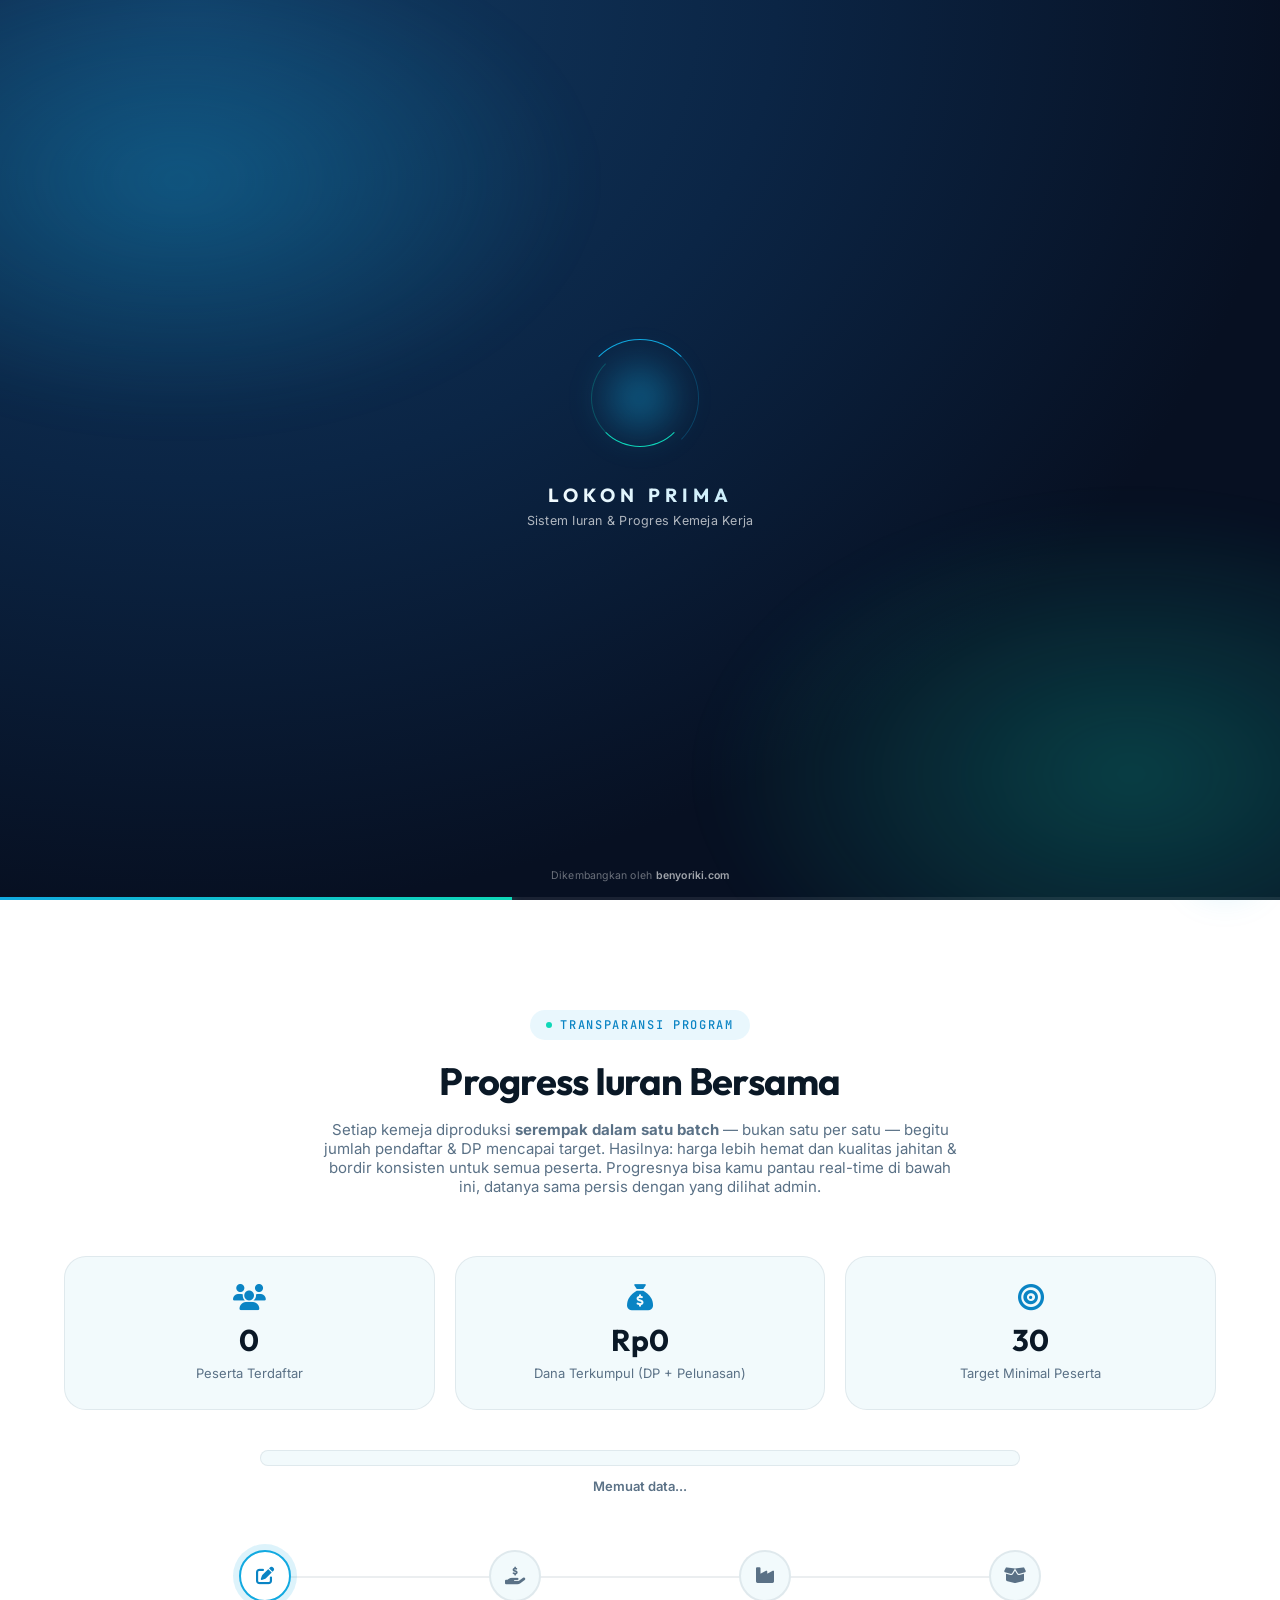
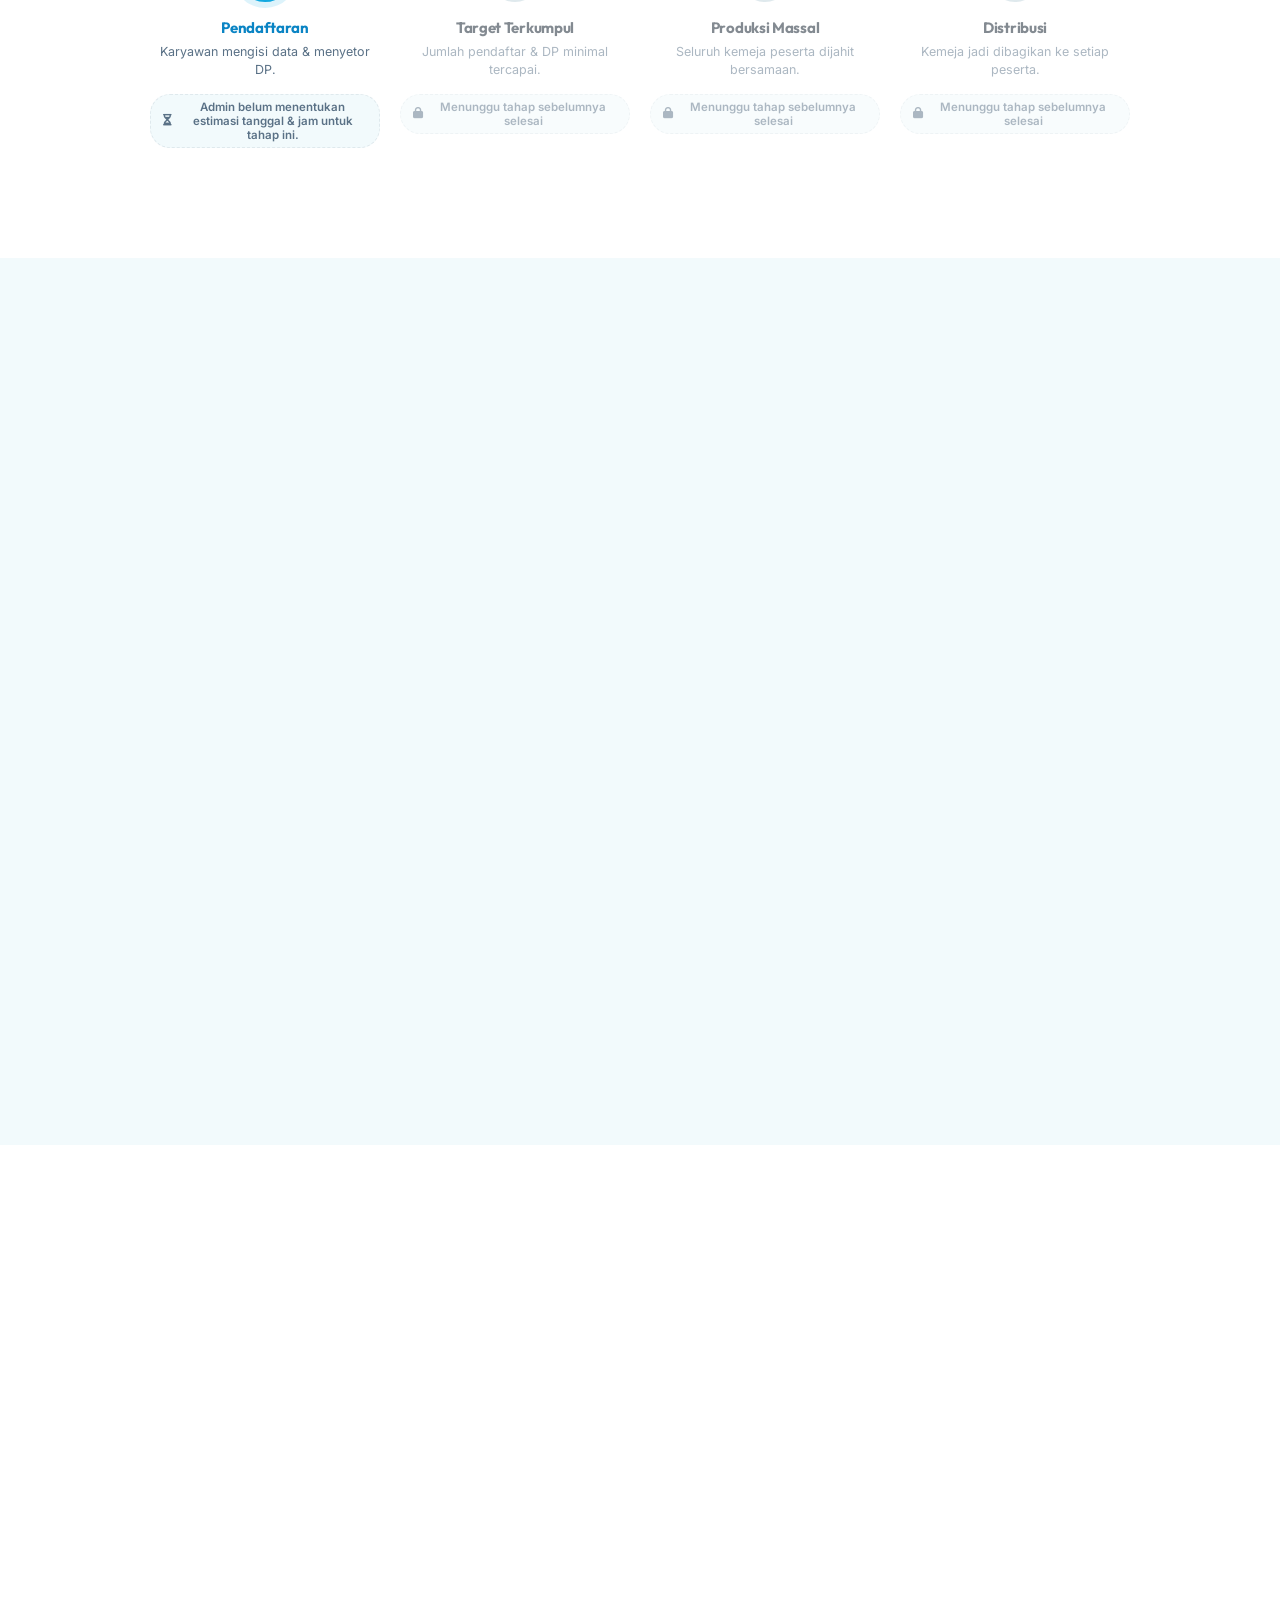
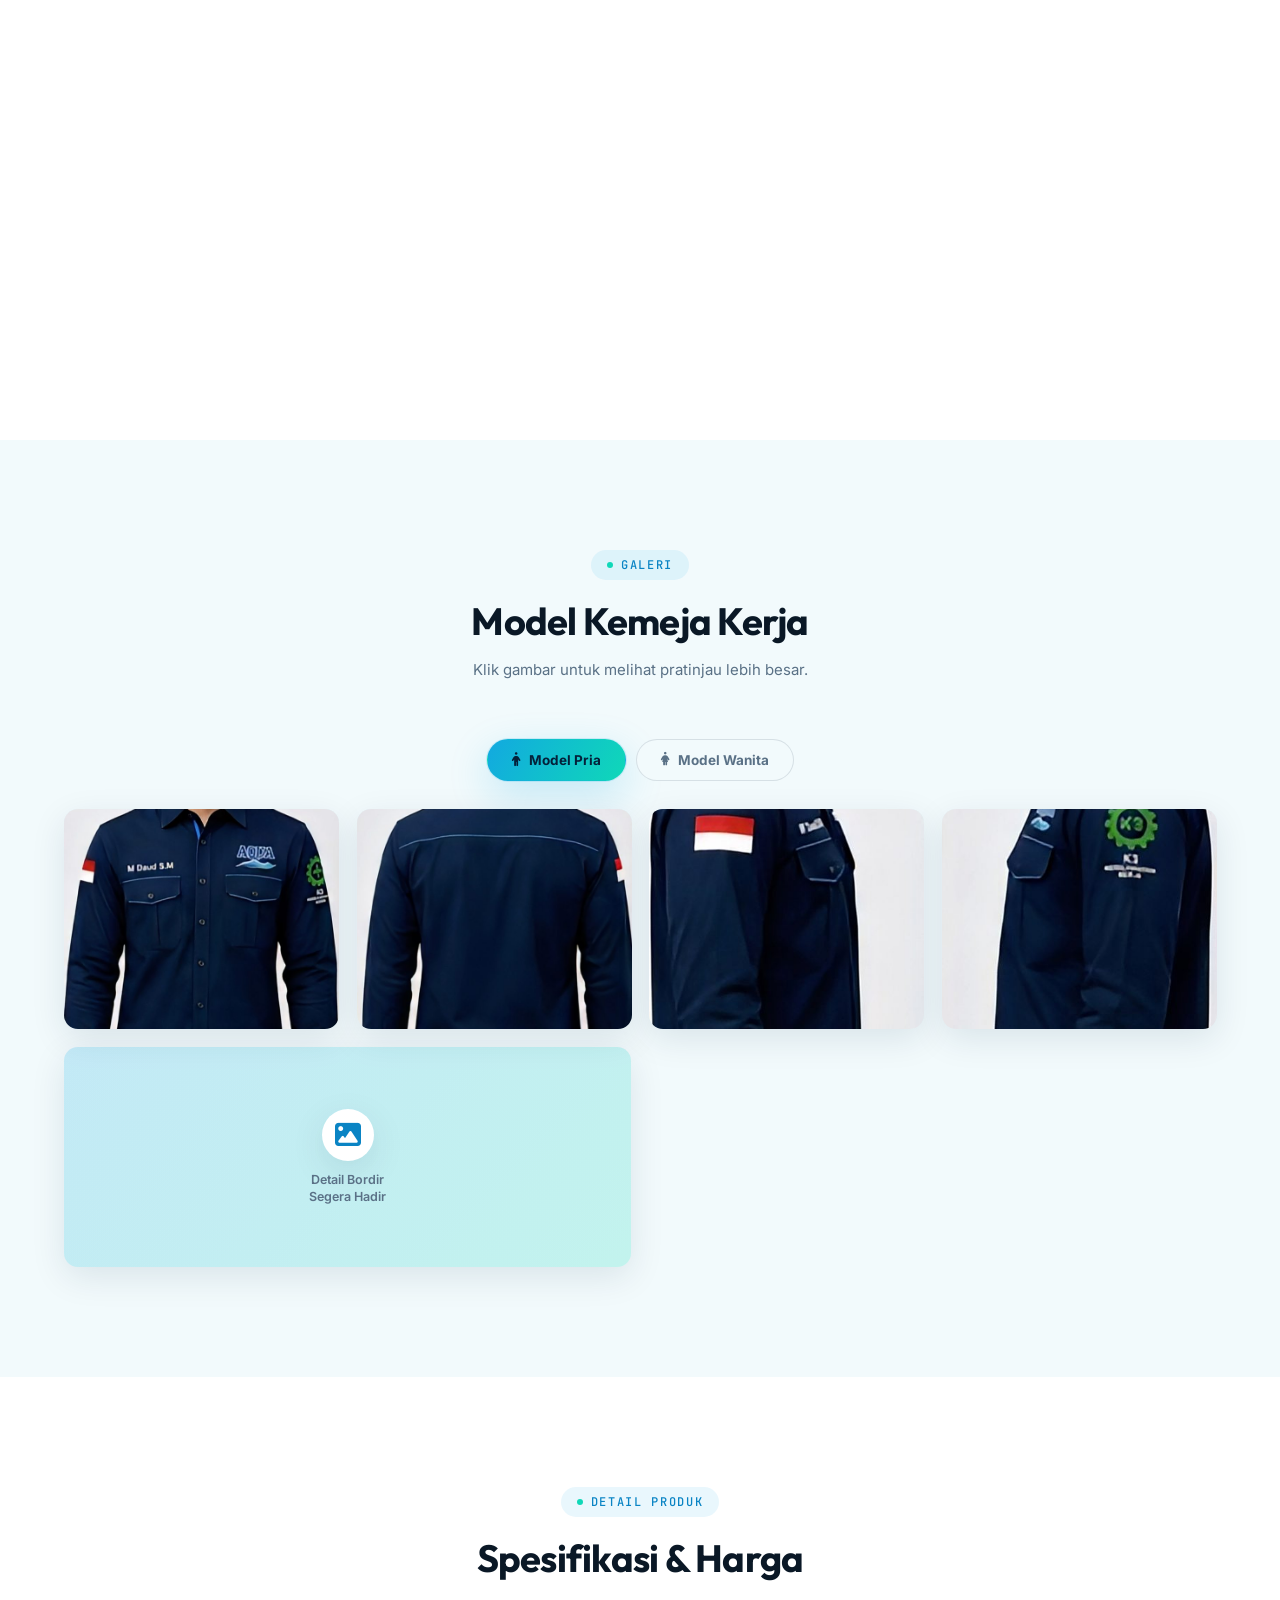
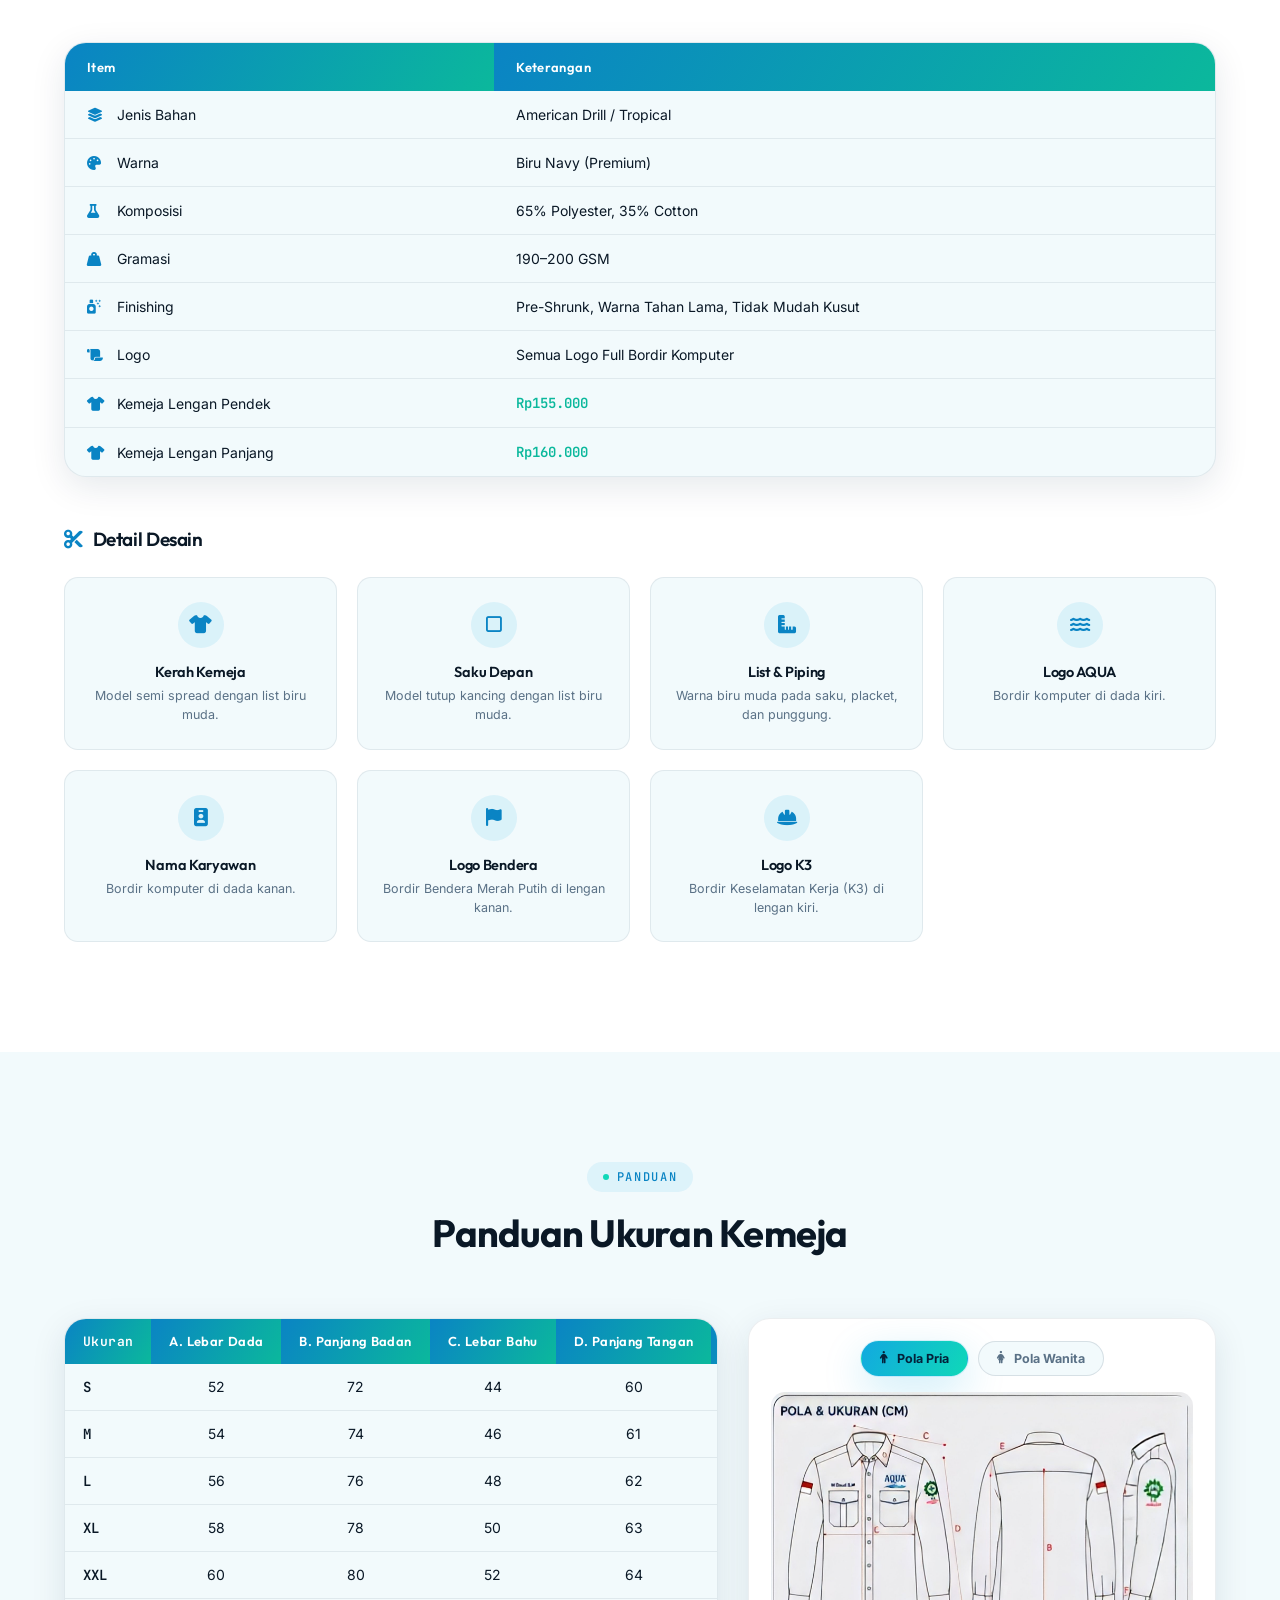
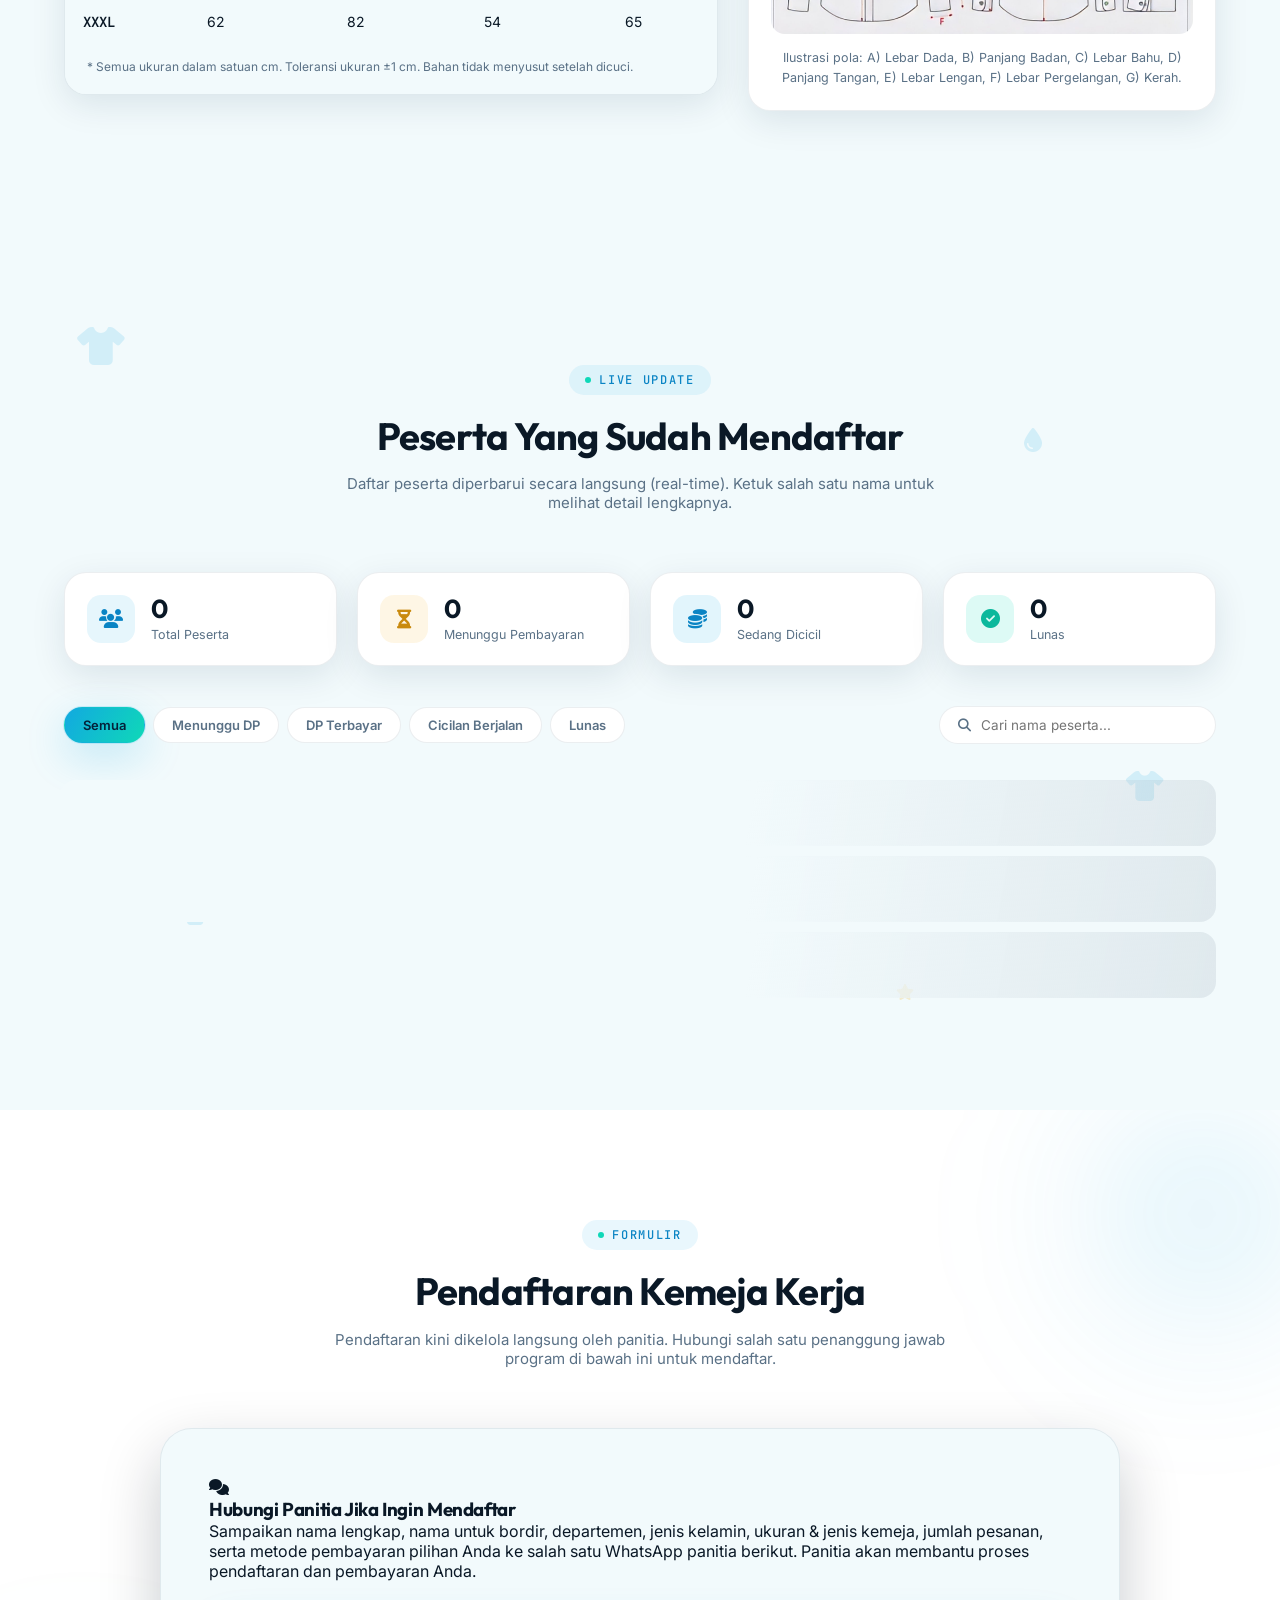
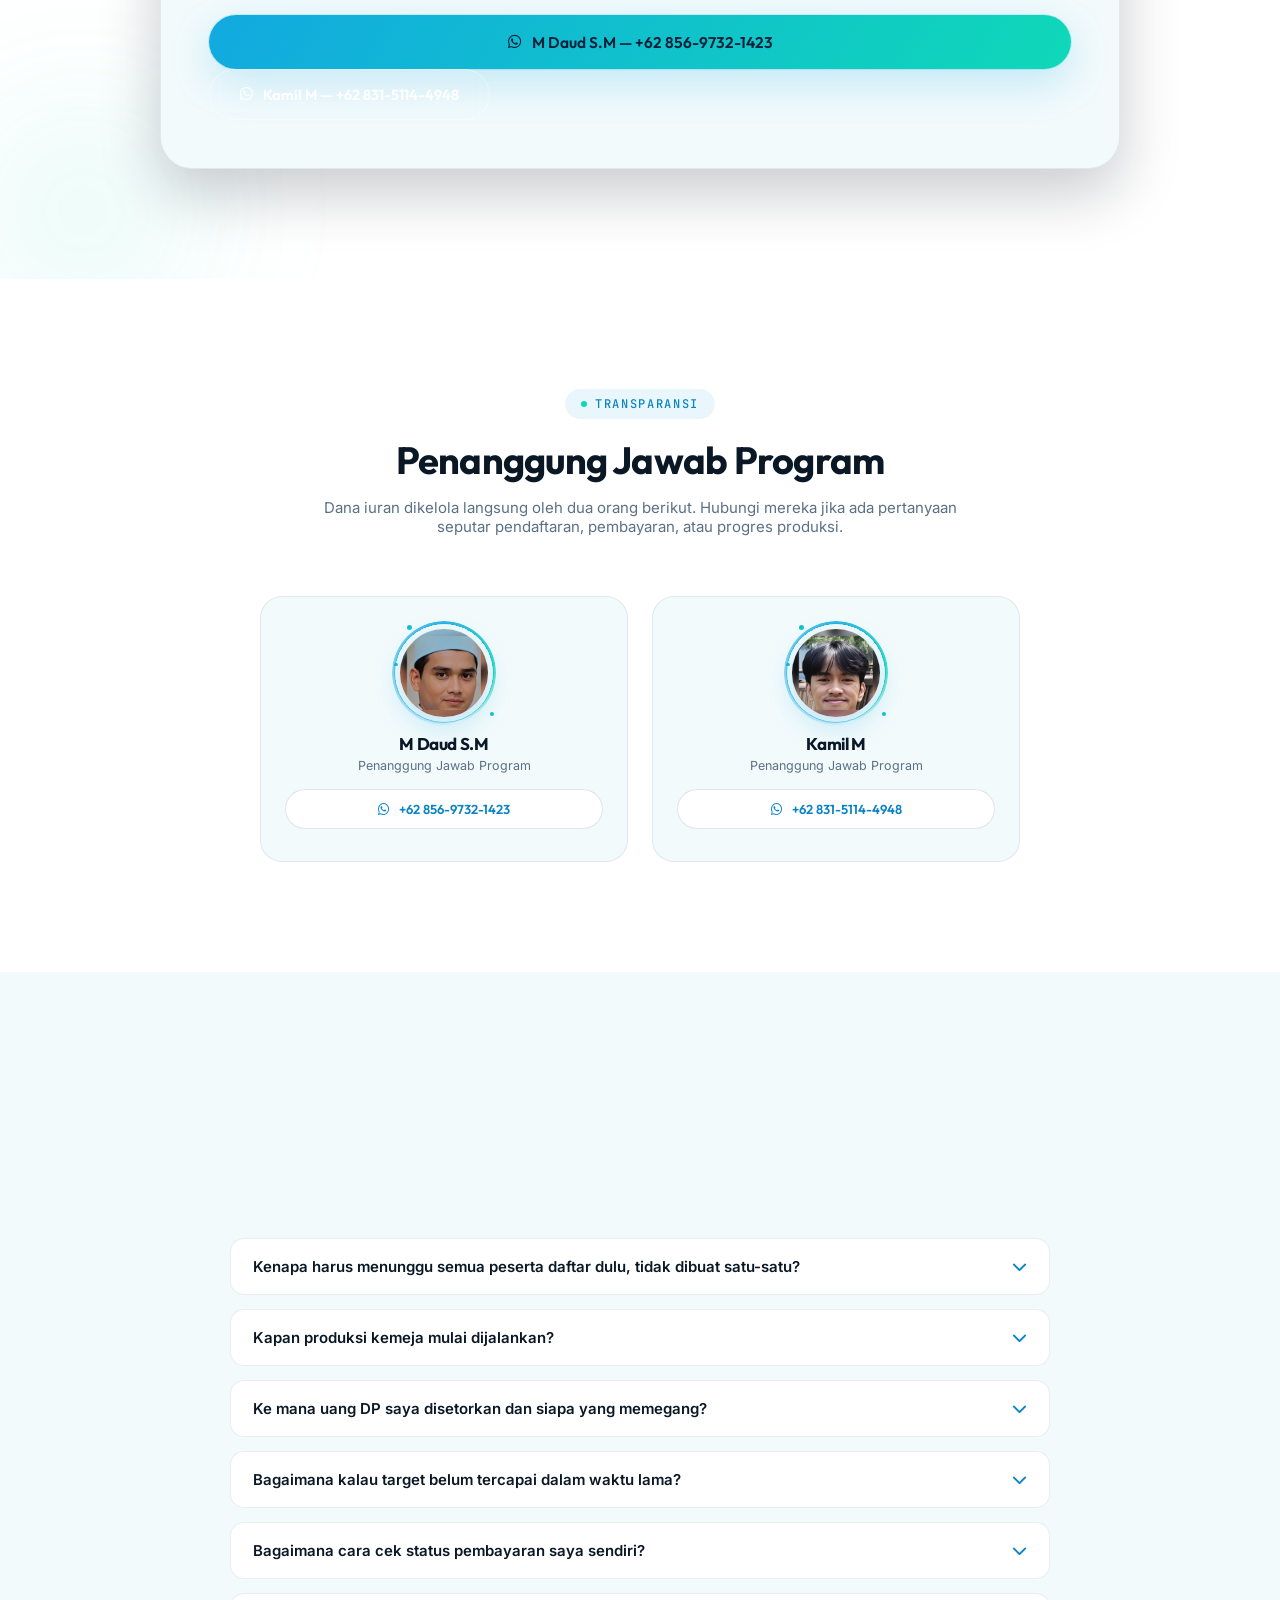
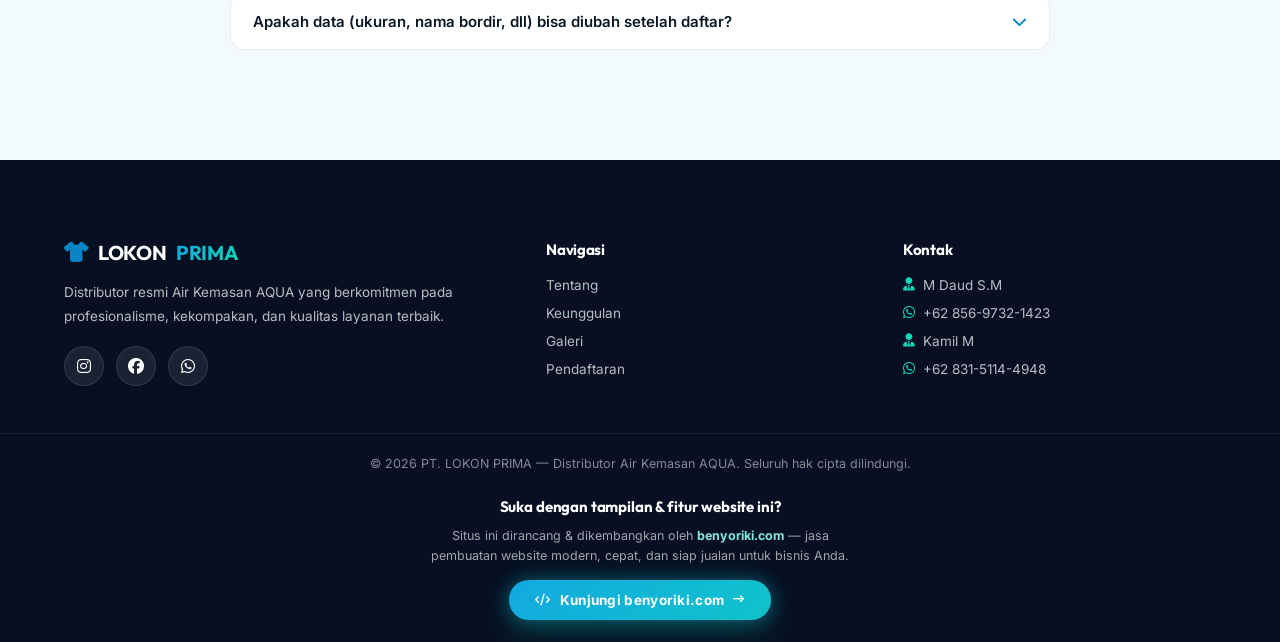
==== index.html @ e1e2b891 "Add files via upload" ====
<!DOCTYPE html>
<html lang="id">
<head>
<meta charset="UTF-8">
<meta name="viewport" content="width=device-width, initial-scale=1.0">

<!-- ===== SEO META ===== -->
<title>Pendaftaran Kemeja Kerja | PT. LOKON PRIMA - Distributor AQUA</title>
<meta name="description" content="Formulir pendaftaran pembuatan kemeja kerja resmi PT. LOKON PRIMA, Distributor Air Kemasan AQUA. Bahan Tropical premium, logo bordir, dan proses cepat.">
<meta name="keywords" content="kemeja kerja, seragam PT LOKON PRIMA, distributor AQUA, pendaftaran seragam">
<meta name="author" content="PT. LOKON PRIMA">

  
<!-- Primary Meta -->
<meta name="title" content="Pendaftaran Kemeja Kerja PT. LOKON PRIMA 2026 | Seragam Resmi Karyawan">
<meta name="description" content="Website resmi pendaftaran pembuatan kemeja kerja PT. LOKON PRIMA Distributor Air Minum AQUA. Lihat desain terbaru, pilihan ukuran, jenis bahan premium, panduan pemesanan, dan daftarkan diri Anda dengan mudah secara online.">

<!-- Open Graph / WhatsApp / Facebook -->
<meta property="og:type" content="website">
<meta property="og:url" content="https://benyoriki.github.io/Kemeja/">
<meta property="og:title" content="👔 Pendaftaran Kemeja Kerja PT. LOKON PRIMA 2026">
<meta property="og:description" content="Daftarkan pembuatan seragam kerja resmi dengan proses cepat, desain modern, bahan berkualitas, dan ukuran yang sesuai untuk seluruh karyawan.">
<meta property="og:image" content="https://benyoriki.github.io/Kemeja/preview.jpeg">
<meta property="og:image:width" content="1200">
<meta property="og:image:height" content="630">

<!-- Twitter / X -->
<meta name="twitter:card" content="summary_large_image">
<meta name="twitter:title" content="👔 Kemeja Kerja PT. LOKON PRIMA 2026">
<meta name="twitter:description" content="Website resmi pendaftaran seragam kerja PT. LOKON PRIMA. Pilih ukuran, lihat desain terbaru, dan lakukan pendaftaran secara online dengan mudah.">
<meta name="twitter:image" content="https://benyoriki.github.io/Kemeja/preview.jpeg">

<!-- SEO -->
<meta name="keywords" content="kemeja kerja, seragam kerja, PT Lokon Prima, distributor AQUA, pendaftaran kemeja, seragam karyawan, ukuran kemeja, bahan kemeja, seragam perusahaan, kemeja kerja 2026">
<meta name="author" content="PT. LOKON PRIMA">
<meta name="theme-color" content="#0F4C81">
<meta name="robots" content="index, follow">

<!-- Icons — favicon.png sekarang 64x64 (dulu 1024x1024, 1.8MB!) dan
     apple-touch-icon.png 180x180 sesuai standar Apple, jadi jauh lebih
     ringan. Baris "assets/favicon.png" lama dihapus karena foldernya
     tidak pernah ada (selalu gagal dimuat / 404 tiap kunjungan). -->
<link rel="icon" href="favicon.png?v=2" type="image/png">
<link rel="apple-touch-icon" href="apple-touch-icon.png?v=2">

<!-- Preconnect lebih awal ke domain lain yang pasti dipakai (Firebase
     realtime data & Font Awesome CDN) supaya koneksinya sudah "siap"
     sebelum benar-benar dibutuhkan skrip, mempercepat data pertama tampil. -->
<link rel="preconnect" href="https://cdnjs.cloudflare.com" crossorigin>
<link rel="preconnect" href="https://firestore.googleapis.com">
<link rel="dns-prefetch" href="https://firebasestorage.googleapis.com">

<!-- Google Fonts: Outfit (display) + Inter (body) + JetBrains Mono (data) -->
<link rel="preconnect" href="https://fonts.googleapis.com">
<link rel="preconnect" href="https://fonts.gstatic.com" crossorigin>
<link href="https://fonts.googleapis.com/css2?family=Outfit:wght@400;500;600;700;800&family=Inter:wght@400;500;600;700&family=JetBrains+Mono:wght@500;600;700&display=swap" rel="stylesheet">

<!-- Font Awesome (dimuat non-blocking supaya tidak menunda render pertama halaman) -->
<link rel="preload" href="https://cdnjs.cloudflare.com/ajax/libs/font-awesome/6.5.1/css/all.min.css" as="style" onload="this.onload=null;this.rel='stylesheet'">
<noscript><link rel="stylesheet" href="https://cdnjs.cloudflare.com/ajax/libs/font-awesome/6.5.1/css/all.min.css"></noscript>

<!-- Stylesheet: style.min.css = fungsi sistem/layout (minified), particles.min.css = efek visual/partikel (minified) -->
<link rel="stylesheet" href="style.min.css?v=24">
<link rel="stylesheet" href="particles.min.css?v=7">
</head>
<body>

<!-- ===================================================== -->
<!-- LOADING SCREEN -->
<!-- ===================================================== -->
<div id="loading-screen">
  <div class="loader-aurora" aria-hidden="true"></div>

  <div class="loader-particles" aria-hidden="true">
    <span class="drop" style="--x:10%; --s:.7;  --t:5.6s; --d:0s"></span>
    <span class="drop" style="--x:24%; --s:1.1; --t:6.8s; --d:.6s"></span>
    <span class="drop" style="--x:38%; --s:.6;  --t:5s;   --d:1.6s"></span>
    <span class="drop" style="--x:52%; --s:.9;  --t:6.2s; --d:.3s"></span>
    <span class="drop" style="--x:66%; --s:.65; --t:5.4s; --d:2.1s"></span>
    <span class="drop" style="--x:80%; --s:1;   --t:6.6s; --d:1s"></span>
    <span class="drop" style="--x:92%; --s:.6;  --t:5.2s; --d:1.9s"></span>
  </div>

  <div class="loader-content">
    <div class="loader-mark">
      <div class="loader-ring loader-ring-a"></div>
      <div class="loader-ring loader-ring-b"></div>
      <div class="loader-glow"></div>
      <svg class="loader-shirt" viewBox="0 0 120 120" fill="none" xmlns="http://www.w3.org/2000/svg" aria-hidden="true">
        <path class="shirt-path" d="M42 12 L60 24 L78 12 L98 32 L86 44 L86 106 L34 106 L34 44 L22 32 Z" stroke="url(#loaderGrad)" stroke-width="4.5" stroke-linejoin="round" stroke-linecap="round"/>
        <defs>
          <linearGradient id="loaderGrad" x1="0" y1="0" x2="120" y2="120" gradientUnits="userSpaceOnUse">
            <stop offset="0" stop-color="#12A9E0"/>
            <stop offset="1" stop-color="#0FD8B8"/>
          </linearGradient>
        </defs>
      </svg>
    </div>

    <p class="loader-word">LOKON PRIMA</p>
    <p class="loader-tagline">Sistem Iuran &amp; Progres Kemeja Kerja</p>

    <div class="loader-status" aria-hidden="true">
      <span style="--sd:0s">Menghubungkan ke server...</span>
      <span style="--sd:2s">Menyinkronkan data peserta real-time...</span>
      <span style="--sd:4s">Menyiapkan progress &amp; dashboard...</span>
      <span style="--sd:6s">Hampir siap, mohon tunggu...</span>
    </div>
  </div>

  <div class="loader-progress" aria-hidden="true"><span></span></div>
  <span class="loader-credit">Dikembangkan oleh <b>benyoriki.com</b></span>
</div>

<!-- Scroll Progress Bar -->
<div id="scroll-progress"></div>

<!-- Site-wide floating orb decoration (2026 refresh) -->
<div id="siteOrbLayer" aria-hidden="true">
  <span class="site-orb site-orb-1"></span>
  <span class="site-orb site-orb-2"></span>
  <span class="site-orb site-orb-3"></span>
</div>

<!-- Ambient cursor glow (desktop only) -->
<div id="cursorGlow" aria-hidden="true"></div>

<!-- ===================================================== -->
<!-- NAVBAR -->
<!-- ===================================================== -->
<header class="navbar" id="navbar">
  <div class="container nav-inner">
    <a href="#home" class="logo" id="brandLogo">
      <i class="fa-solid fa-shirt"></i> LOKON <span>PRIMA</span>
    </a>

    <nav class="nav-links" id="navLinks">
      <div class="nav-links-mobile-head">
        <div class="nav-links-mobile-brand-wrap">
          <span class="nav-links-mobile-brand"><i class="fa-solid fa-shirt"></i> LOKON <b>PRIMA</b></span>
          <a href="https://benyoriki.com/" target="_blank" rel="noopener" class="nav-dev-credit"><i class="fa-solid fa-code"></i> Website Developer benyoriki.com</a>
          <span class="nav-app-version">apk sistem update v.0.5</span>
        </div>
        <button class="nav-close-btn" id="navCloseBtn" aria-label="Tutup menu"><i class="fa-solid fa-xmark"></i></button>
      </div>
      <a href="#home" class="active"><i class="fa-solid fa-house nav-ico"></i>Beranda</a>
      <a href="#progress"><i class="fa-solid fa-chart-line nav-ico"></i>Progress</a>
      <a href="#tentang"><i class="fa-solid fa-circle-info nav-ico"></i>Tentang</a>
      <a href="#keunggulan"><i class="fa-solid fa-star nav-ico"></i>Keunggulan</a>
      <a href="#galeri"><i class="fa-solid fa-images nav-ico"></i>Galeri</a>
      <a href="#spesifikasi"><i class="fa-solid fa-ruler-combined nav-ico"></i>Spesifikasi</a>
      <a href="#ukuran"><i class="fa-solid fa-shirt nav-ico"></i>Ukuran</a>
      <a href="#peserta"><i class="fa-solid fa-users nav-ico"></i>Peserta</a>
      <a href="#faq"><i class="fa-solid fa-circle-question nav-ico"></i>FAQ</a>
      <a href="#daftar" class="nav-cta"><i class="fa-solid fa-pen-to-square"></i> Daftar</a>
    </nav>

    <div class="nav-actions">
      <button id="darkModeToggle" aria-label="Ganti mode gelap/terang">
        <i class="fa-solid fa-moon"></i>
      </button>

      <!-- ===== PROFILE WIDGET (Tamu / Peserta Terdaftar) ===== -->
      <div class="profile-widget" id="profileWidget">
        <button class="profile-btn" id="profileBtn" aria-haspopup="true" aria-expanded="false">
          <span class="profile-avatar" id="profileAvatar"><i class="fa-solid fa-user"></i></span>
          <span class="profile-meta">
            <span class="profile-name" id="profileName">Tamu</span>
            <span class="profile-sub" id="profileSub">Pengunjung</span>
          </span>
          <i class="fa-solid fa-chevron-down profile-caret"></i>
        </button>

        <div class="profile-dropdown" id="profileDropdown">
          <!-- Tampilan TAMU -->
          <div class="profile-guest-view" id="profileGuestView">
            <div class="profile-drop-head">
              <span class="profile-avatar lg"><i class="fa-solid fa-user"></i></span>
              <div>
                <strong>Tamu / Pengunjung</strong>
                <p>Anda belum memiliki akun peserta.</p>
              </div>
            </div>
            <a href="#daftar" class="btn btn-primary btn-sm profile-drop-cta"><i class="fa-solid fa-pen-to-square"></i> Daftar Sekarang</a>
            <button type="button" class="profile-login-link" id="openLoginBtn"><i class="fa-solid fa-right-to-bracket"></i> Sudah daftar? Cek Status Pakai Kode Unik</button>

            <div class="profile-login-form" id="profileLoginForm" style="display:none;">
              <input type="text" id="loginKodeUnik" placeholder="Contoh: LP-20260709-7162" autocomplete="off" style="text-transform:uppercase;">
              <button type="button" class="btn btn-primary btn-sm" id="loginSubmitBtn"><i class="fa-solid fa-magnifying-glass"></i> Cek Status</button>
              <small class="error-msg" id="loginError"></small>
            </div>
          </div>

          <!-- Tampilan PESERTA (sudah login) -->
          <div class="profile-member-view" id="profileMemberView" style="display:none;">
            <div class="profile-drop-head">
              <span class="profile-avatar lg" id="memberAvatarInitial">A</span>
              <div>
                <strong id="memberNameFull">-</strong>
                <p id="memberPhoneFull"><i class="fa-solid fa-key"></i> -</p>
              </div>
            </div>
            <span class="profile-badge"><i class="fa-solid fa-circle-check"></i> Akun Peserta Terverifikasi</span>
            <p class="profile-status-line" id="profileStatusLine"></p>
            <button type="button" class="profile-pay-btn ripple" id="openPayModalBtn" style="display:none;">
              <i class="fa-solid fa-wallet"></i> Bayar Sekarang via Transfer
            </button>
            <button type="button" class="profile-logout-btn" id="logoutBtn"><i class="fa-solid fa-right-from-bracket"></i> Keluar Akun</button>
          </div>
        </div>
      </div>

      <button id="hamburger" aria-label="Buka menu">
        <span></span><span></span><span></span>
      </button>
    </div>
  </div>
</header>

<!-- Backdrop gelap saat menu mobile terbuka -->
<div class="nav-overlay" id="navOverlay"></div>

<!-- ===================================================== -->
<!-- HERO SECTION -->
<!-- ===================================================== -->
<section id="home" class="hero">
  <div class="hero-bg" id="parallaxBg"></div>
  <div class="hero-orb hero-orb-1" aria-hidden="true"></div>
  <div class="hero-orb hero-orb-2" aria-hidden="true"></div>
  <canvas id="particleCanvas" aria-hidden="true"></canvas>
  <div class="hero-twinkle-layer" id="heroTwinkleLayer" aria-hidden="true"></div>
  <div class="hero-overlay"></div>

  <div class="container hero-content">
    <div class="hero-badge fade-up"><i class="fa-solid fa-droplet"></i> Distributor Resmi Air Kemasan AQUA</div>

    <h1 class="hero-title fade-up">Pendaftaran Pembuatan<br><span class="grad-text">Kemeja Kerja</span></h1>

    <p class="hero-sub fade-up">
      <strong>PT. LOKON PRIMA</strong><br>
      Distributor Air Kemasan AQUA
    </p>

    <p class="hero-desc fade-up">
      Satu seragam, satu identitas, satu kebanggaan. Lengkapi data Anda sekarang
      dan wujudkan kemeja kerja bordir premium untuk seluruh tim lapangan.
    </p>

    <div class="hero-actions fade-up">
      <a href="#daftar" class="btn btn-primary ripple magnetic">
        <i class="fa-solid fa-pen-to-square"></i> Daftar Sekarang
      </a>
      <a href="#galeri" class="btn btn-outline ripple magnetic">
        <i class="fa-solid fa-images"></i> Lihat Desain
      </a>
    </div>

    <!-- Counter Stats -->
    <div class="hero-stats fade-up">
      <div class="stat-item">
        <span class="stat-live" id="heroPesertaCount">0</span><span class="stat-plus">+</span>
        <p>Karyawan Terdaftar</p>
      </div>
      <div class="stat-item">
        <span class="counter" data-target="100">0</span><span class="stat-plus">%</span>
        <p>Logo Bordir Premium</p>
      </div>
      <div class="stat-item">
        <span class="counter" data-target="7">0</span>
        <p>Pilihan Ukuran</p>
      </div>
    </div>
  </div>

  <div class="scroll-down">
    <i class="fa-solid fa-chevron-down"></i>
  </div>

  <div class="wave-divider" aria-hidden="true">
    <svg class="wave-svg" viewBox="0 0 2880 90" preserveAspectRatio="none" xmlns="http://www.w3.org/2000/svg">
      <path class="wave-fill" d="M0,32 C240,80 480,0 720,24 C960,48 1200,88 1440,40 C1680,80 1920,0 2160,24 C2400,48 2640,88 2880,40 L2880,90 L0,90 Z"></path>
    </svg>
  </div>
</section>

<!-- ===================================================== -->
<!-- PROGRESS BATCH & TIMELINE -->
<!-- ===================================================== -->
<section id="progress" class="section progress-section">
  <div class="container">
    <div class="section-head fade-up">
      <span class="eyebrow">Transparansi Program</span>
      <h2>Progress Iuran Bersama</h2>
      <p class="section-desc">
        Setiap kemeja diproduksi <b>serempak dalam satu batch</b> — bukan satu per satu —
        begitu jumlah pendaftar & DP mencapai target. Hasilnya: harga lebih hemat dan
        kualitas jahitan & bordir konsisten untuk semua peserta. Progresnya bisa kamu
        pantau real-time di bawah ini, datanya sama persis dengan yang dilihat admin.
      </p>
    </div>

    <div class="progress-stats-grid fade-up">
      <div class="progress-stat-card">
        <i class="fa-solid fa-users"></i>
        <span class="progress-stat-num" id="progressPesertaCount">0</span>
        <p>Peserta Terdaftar</p>
      </div>
      <div class="progress-stat-card">
        <i class="fa-solid fa-sack-dollar"></i>
        <span class="progress-stat-num" id="progressDanaCount">Rp0</span>
        <p>Dana Terkumpul (DP + Pelunasan)</p>
      </div>
      <div class="progress-stat-card">
        <i class="fa-solid fa-bullseye"></i>
        <span class="progress-stat-num" id="progressTargetCount">0</span>
        <p>Target Minimal Peserta</p>
      </div>
    </div>

    <div class="progress-bar-wrap fade-up">
      <div class="progress-bar-track">
        <div class="progress-bar-fill" id="progressBarFill" style="width:0%"></div>
      </div>
      <div class="progress-bar-label" id="progressBarLabel">Memuat data...</div>
    </div>

    <!-- ===== RUNNING TEXT "SUDAH LUNAS" =====
         Teks berjalan (marquee) berisi nama peserta yang sudah Lunas,
         ditempatkan tepat di bawah progress bar supaya peserta yang
         belum bayar langsung melihat bukti sosial ("orang lain sudah
         lunas") persis di titik yang sama saat mereka mengecek progres
         iuran bersama. Animasi murni CSS (transform, GPU-accelerated),
         otomatis disembunyikan kalau belum ada satu pun peserta Lunas. -->
    <div class="lunas-marquee-wrap" id="lunasMarqueeWrap" style="display:none;">
      <span class="lunas-marquee-tag"><i class="fa-solid fa-crown"></i> Sudah Lunas</span>
      <div class="lunas-marquee-mask">
        <div class="lunas-marquee-track" id="lunasMarqueeTrack"></div>
      </div>
    </div>

    <div class="timeline-wrap fade-up" id="timelineWrap">
      <div class="timeline-progress-fill" id="timelineProgressFill" aria-hidden="true"></div>
      <div class="timeline-step" data-step="1">
        <div class="timeline-dot"><i class="fa-solid fa-pen-to-square"></i><i class="fa-solid fa-check timeline-dot-check"></i></div>
        <div class="timeline-content">
          <h4>Pendaftaran</h4>
          <p class="timeline-desc" data-default="Karyawan mengisi data &amp; menyetor DP.">Karyawan mengisi data & menyetor DP.</p>
          <div class="timeline-eta" data-eta-step="1"></div>
        </div>
      </div>
      <div class="timeline-step" data-step="2">
        <div class="timeline-dot"><i class="fa-solid fa-hand-holding-dollar"></i><i class="fa-solid fa-check timeline-dot-check"></i></div>
        <div class="timeline-content">
          <h4>Target Terkumpul</h4>
          <p class="timeline-desc" data-default="Jumlah pendaftar &amp; DP minimal tercapai.">Jumlah pendaftar & DP minimal tercapai.</p>
          <div class="timeline-eta" data-eta-step="2"></div>
        </div>
      </div>
      <div class="timeline-step" data-step="3">
        <div class="timeline-dot"><i class="fa-solid fa-industry"></i><i class="fa-solid fa-check timeline-dot-check"></i></div>
        <div class="timeline-content">
          <h4>Produksi Massal</h4>
          <p class="timeline-desc" data-default="Seluruh kemeja peserta dijahit bersamaan.">Seluruh kemeja peserta dijahit bersamaan.</p>
          <div class="timeline-eta" data-eta-step="3"></div>
        </div>
      </div>
      <div class="timeline-step" data-step="4">
        <div class="timeline-dot"><i class="fa-solid fa-box-open"></i><i class="fa-solid fa-check timeline-dot-check"></i></div>
        <div class="timeline-content">
          <h4>Distribusi</h4>
          <p class="timeline-desc" data-default="Kemeja jadi dibagikan ke setiap peserta.">Kemeja jadi dibagikan ke setiap peserta.</p>
          <div class="timeline-eta" data-eta-step="4"></div>
        </div>
      </div>
    </div>
  </div>
</section>

<!-- ===================================================== -->
<!-- KATA PENGANTAR -->
<!-- ===================================================== -->
<section id="tentang" class="section intro">
  <div class="container">
    <div class="section-head fade-up">
      <span class="eyebrow">Kata Pengantar</span>
      <h2>Satu Kemeja, Satu Kebanggaan Bersama</h2>
    </div>

    <div class="intro-grid">
      <div class="intro-text fade-up">
        <p>
          Kepada seluruh karyawan dan mitra kerja PT. LOKON PRIMA yang kami banggakan,
          seragam kerja bukan sekadar pakaian yang kita kenakan setiap hari. Ia adalah
          cerminan identitas, kekompakan, dan semangat profesionalisme kita sebagai
          satu keluarga besar Distributor Air Kemasan AQUA.
        </p>
        <p>
          Melalui program pendaftaran kemeja kerja ini, kami mengajak Bapak/Ibu dan
          rekan-rekan sekalian untuk turut serta melengkapi diri dengan seragam resmi
          perusahaan. Bukan hanya soal penampilan, seragam ini adalah wujud nyata
          kebersamaan kita dalam melayani pelanggan dengan sebaik-baiknya.
        </p>
        <p>Mari bergabung dan tunjukkan bahwa kita adalah satu tim, satu tujuan, satu LOKON PRIMA.</p>
      </div>

      <div class="intro-points fade-up">
        <div class="point"><i class="fa-solid fa-people-group"></i><span>Meningkatkan kekompakan tim</span></div>
        <div class="point"><i class="fa-solid fa-heart"></i><span>Menambah rasa bangga terhadap perusahaan</span></div>
        <div class="point"><i class="fa-solid fa-user-tie"></i><span>Menunjukkan profesionalisme kerja</span></div>
        <div class="point"><i class="fa-solid fa-shield-halved"></i><span>Menjadi identitas resmi perusahaan</span></div>
        <div class="point"><i class="fa-solid fa-face-smile"></i><span>Nyaman digunakan sepanjang hari kerja</span></div>
      </div>
    </div>
  </div>
</section>

<!-- ===================================================== -->
<!-- KEUNGGULAN -->
<!-- ===================================================== -->
<section id="keunggulan" class="section keunggulan">
  <div class="container">
    <div class="section-head fade-up">
      <span class="eyebrow">Kenapa Memilih Kami</span>
      <h2>Keunggulan Kemeja Kerja LOKON PRIMA</h2>
    </div>

    <div class="card-grid">
      <div class="feature-card tilt-card fade-up">
        <div class="feature-icon"><i class="fa-solid fa-layer-group"></i></div>
        <h3>Bahan American Drill / Tropical</h3>
        <p>Komposisi 65% Polyester, 35% Cotton dengan gramasi 190–200 GSM, adem dan tahan lama.</p>
      </div>
      <div class="feature-card tilt-card fade-up">
        <div class="feature-icon"><i class="fa-solid fa-scroll"></i></div>
        <h3>Logo Full Bordir</h3>
        <p>Logo AQUA, nama karyawan, bendera, dan K3 dibordir komputer rapi dan tidak mudah pudar.</p>
      </div>
      <div class="feature-card tilt-card fade-up">
        <div class="feature-icon"><i class="fa-solid fa-hand-holding-heart"></i></div>
        <h3>Jahitan Berkualitas</h3>
        <p>Dijahit dengan presisi tinggi untuk ketahanan pemakaian jangka panjang.</p>
      </div>
      <div class="feature-card tilt-card fade-up">
        <div class="feature-icon"><i class="fa-solid fa-wind"></i></div>
        <h3>Nyaman Dipakai</h3>
        <p>Sirkulasi udara baik, ringan, dan tidak mengganggu pergerakan kerja.</p>
      </div>
      <div class="feature-card tilt-card fade-up">
        <div class="feature-icon"><i class="fa-solid fa-star"></i></div>
        <h3>Desain Modern</h3>
        <p>Potongan kekinian yang tetap formal dan mencerminkan citra perusahaan.</p>
      </div>
      <div class="feature-card tilt-card fade-up">
        <div class="feature-icon"><i class="fa-solid fa-truck-fast"></i></div>
        <h3>Cocok Aktivitas Lapangan</h3>
        <p>Dirancang tahan banting untuk mobilitas tinggi tim distribusi.</p>
      </div>
    </div>
  </div>
</section>

<!-- ===================================================== -->
<!-- GALERI MODEL KEMEJA -->
<!-- ===================================================== -->
<section id="galeri" class="section galeri">
  <div class="container">
    <div class="section-head fade-up">
      <span class="eyebrow">Galeri</span>
      <h2>Model Kemeja Kerja</h2>
      <p class="section-desc">Klik gambar untuk melihat pratinjau lebih besar.</p>
    </div>

    <div class="galeri-bokeh" aria-hidden="true">
      <span style="--gx:8%;  --gsz:8px;  --gdur:12s; --gdel:0s"></span>
      <span style="--gx:20%; --gsz:5px;  --gdur:15s; --gdel:2s"></span>
      <span style="--gx:35%; --gsz:10px; --gdur:13s; --gdel:4s"></span>
      <span style="--gx:52%; --gsz:6px;  --gdur:16s; --gdel:1s"></span>
      <span style="--gx:68%; --gsz:9px;  --gdur:14s; --gdel:3s"></span>
      <span style="--gx:80%; --gsz:5px;  --gdur:17s; --gdel:5s"></span>
      <span style="--gx:92%; --gsz:8px;  --gdur:13s; --gdel:2.5s"></span>
    </div>

    <div class="galeri-tabs fade-up">
      <button type="button" class="galeri-tab active" data-target="galeriPria"><i class="fa-solid fa-person"></i> Model Pria</button>
      <button type="button" class="galeri-tab" data-target="galeriWanita"><i class="fa-solid fa-person-dress"></i> Model Wanita</button>
    </div>

    <div class="gallery-grid gallery-grid-set active" id="galeriPria">
      <div class="gallery-item tilt-card fade-up img-loading" data-caption="Tampak Depan - Kemeja Navy Lengan Panjang">
        <img src="depan.jpg?v=2" alt="Tampak Depan Kemeja Kerja AQUA - Model Pria" loading="lazy">
        <div class="gallery-placeholder"><i class="fa-solid fa-image"></i><span>Tampak Depan<br>Segera Hadir</span></div>
        <div class="gallery-overlay"><i class="fa-solid fa-magnifying-glass-plus"></i><span>Tampak Depan</span></div>
      </div>
      <div class="gallery-item tilt-card fade-up img-loading" data-caption="Tampak Belakang - List Piping Punggung">
        <img src="belakang.jpg?v=2" alt="Tampak Belakang Kemeja Kerja AQUA - Model Pria" loading="lazy">
        <div class="gallery-placeholder"><i class="fa-solid fa-image"></i><span>Tampak Belakang<br>Segera Hadir</span></div>
        <div class="gallery-overlay"><i class="fa-solid fa-magnifying-glass-plus"></i><span>Tampak Belakang</span></div>
      </div>
      <div class="gallery-item tilt-card fade-up img-loading" data-caption="Tampak Samping Kanan - Logo Bendera & Nama">
        <img src="kanan.jpg?v=2" alt="Tampak Samping Kanan - Model Pria" loading="lazy">
        <div class="gallery-placeholder"><i class="fa-solid fa-image"></i><span>Samping Kanan<br>Segera Hadir</span></div>
        <div class="gallery-overlay"><i class="fa-solid fa-magnifying-glass-plus"></i><span>Samping Kanan</span></div>
      </div>
      <div class="gallery-item tilt-card fade-up img-loading" data-caption="Tampak Samping Kiri - Logo K3">
        <img src="kiri.jpg?v=2" alt="Tampak Samping Kiri - Model Pria" loading="lazy">
        <div class="gallery-placeholder"><i class="fa-solid fa-image"></i><span>Samping Kiri<br>Segera Hadir</span></div>
        <div class="gallery-overlay"><i class="fa-solid fa-magnifying-glass-plus"></i><span>Samping Kiri</span></div>
      </div>
      <div class="gallery-item tilt-card fade-up img-loading" data-caption="Detail Bordir Logo AQUA, Nama, Bendera & K3">
        <img src="bordir.jpg?v=2" alt="Detail Logo Bordir" loading="lazy">
        <div class="gallery-placeholder"><i class="fa-solid fa-image"></i><span>Detail Bordir<br>Segera Hadir</span></div>
        <div class="gallery-overlay"><i class="fa-solid fa-magnifying-glass-plus"></i><span>Detail Bordir</span></div>
      </div>
    </div>

    <!-- PERBAIKAN: grid model wanita baru. File gambar (depan_wanita.png,
         dst) BELUM ada di repo — begitu diupload dengan nama persis di
         bawah, foto asli otomatis tampil menggantikan kartu "Segera
         Hadir" ini tanpa perlu ubah kode apa pun lagi. -->
    <div class="gallery-grid gallery-grid-set" id="galeriWanita">
      <div class="gallery-item tilt-card fade-up img-loading" data-caption="Tampak Depan - Kemeja Model Wanita">
        <img src="depan_wanita.jpg?v=2" alt="Tampak Depan Kemeja Kerja AQUA - Model Wanita" loading="lazy">
        <div class="gallery-placeholder"><i class="fa-solid fa-image"></i><span>Tampak Depan<br>Segera Hadir</span></div>
        <div class="gallery-overlay"><i class="fa-solid fa-magnifying-glass-plus"></i><span>Tampak Depan</span></div>
      </div>
      <div class="gallery-item tilt-card fade-up img-loading" data-caption="Tampak Belakang - Kemeja Model Wanita">
        <img src="belakang_wanita.jpg?v=2" alt="Tampak Belakang Kemeja Kerja AQUA - Model Wanita" loading="lazy">
        <div class="gallery-placeholder"><i class="fa-solid fa-image"></i><span>Tampak Belakang<br>Segera Hadir</span></div>
        <div class="gallery-overlay"><i class="fa-solid fa-magnifying-glass-plus"></i><span>Tampak Belakang</span></div>
      </div>
      <div class="gallery-item tilt-card fade-up img-loading" data-caption="Tampak Samping Kanan - Model Wanita">
        <img src="kanan_wanita.jpg?v=2" alt="Tampak Samping Kanan - Model Wanita" loading="lazy">
        <div class="gallery-placeholder"><i class="fa-solid fa-image"></i><span>Samping Kanan<br>Segera Hadir</span></div>
        <div class="gallery-overlay"><i class="fa-solid fa-magnifying-glass-plus"></i><span>Samping Kanan</span></div>
      </div>
      <div class="gallery-item tilt-card fade-up img-loading" data-caption="Tampak Samping Kiri - Model Wanita">
        <img src="kiri_wanita.jpg?v=2" alt="Tampak Samping Kiri - Model Wanita" loading="lazy">
        <div class="gallery-placeholder"><i class="fa-solid fa-image"></i><span>Samping Kiri<br>Segera Hadir</span></div>
        <div class="gallery-overlay"><i class="fa-solid fa-magnifying-glass-plus"></i><span>Samping Kiri</span></div>
      </div>
      <div class="gallery-item tilt-card fade-up img-loading" data-caption="Detail Bordir - Model Wanita">
        <img src="bordir_wanita.jpg?v=2" alt="Detail Logo Bordir - Model Wanita" loading="lazy">
        <div class="gallery-placeholder"><i class="fa-solid fa-image"></i><span>Detail Bordir<br>Segera Hadir</span></div>
        <div class="gallery-overlay"><i class="fa-solid fa-magnifying-glass-plus"></i><span>Detail Bordir</span></div>
      </div>
    </div>
  </div>
</section>

<!-- Lightbox -->
<div class="lightbox" id="lightbox">
  <button class="lightbox-close" id="lightboxClose" aria-label="Tutup"><i class="fa-solid fa-xmark"></i></button>
  <img src="" alt="" id="lightboxImg">
  <p id="lightboxCaption"></p>
</div>

<!-- ===================================================== -->
<!-- SPESIFIKASI -->
<!-- ===================================================== -->
<section id="spesifikasi" class="section spesifikasi">
  <div class="container">
    <div class="section-head fade-up">
      <span class="eyebrow">Detail Produk</span>
      <h2>Spesifikasi &amp; Harga</h2>
    </div>

    <div class="table-wrap fade-up">
      <table class="modern-table">
        <thead>
          <tr><th>Item</th><th>Keterangan</th></tr>
        </thead>
        <tbody>
          <tr><td><i class="fa-solid fa-layer-group"></i> Jenis Bahan</td><td>American Drill / Tropical</td></tr>
          <tr><td><i class="fa-solid fa-palette"></i> Warna</td><td>Biru Navy (Premium)</td></tr>
          <tr><td><i class="fa-solid fa-flask"></i> Komposisi</td><td>65% Polyester, 35% Cotton</td></tr>
          <tr><td><i class="fa-solid fa-weight-hanging"></i> Gramasi</td><td>190–200 GSM</td></tr>
          <tr><td><i class="fa-solid fa-spray-can-sparkles"></i> Finishing</td><td>Pre-Shrunk, Warna Tahan Lama, Tidak Mudah Kusut</td></tr>
          <tr><td><i class="fa-solid fa-scroll"></i> Logo</td><td>Semua Logo Full Bordir Komputer</td></tr>
          <tr><td><i class="fa-solid fa-shirt"></i> Kemeja Lengan Pendek</td><td class="price">Rp155.000</td></tr>
          <tr><td><i class="fa-solid fa-shirt"></i> Kemeja Lengan Panjang</td><td class="price">Rp160.000</td></tr>
        </tbody>
      </table>
    </div>

    <!-- Detail Desain & Penempatan Bordir -->
    <div class="detail-desain fade-up">
      <h3 class="detail-title"><i class="fa-solid fa-scissors"></i> Detail Desain</h3>
      <div class="detail-grid">
        <div class="detail-item">
          <div class="detail-icon"><i class="fa-solid fa-shirt"></i></div>
          <h4>Kerah Kemeja</h4>
          <p>Model semi spread dengan list biru muda.</p>
        </div>
        <div class="detail-item">
          <div class="detail-icon"><i class="fa-regular fa-square"></i></div>
          <h4>Saku Depan</h4>
          <p>Model tutup kancing dengan list biru muda.</p>
        </div>
        <div class="detail-item">
          <div class="detail-icon"><i class="fa-solid fa-ruler-combined"></i></div>
          <h4>List & Piping</h4>
          <p>Warna biru muda pada saku, placket, dan punggung.</p>
        </div>
        <div class="detail-item">
          <div class="detail-icon"><i class="fa-solid fa-water"></i></div>
          <h4>Logo AQUA</h4>
          <p>Bordir komputer di dada kiri.</p>
        </div>
        <div class="detail-item">
          <div class="detail-icon"><i class="fa-solid fa-id-badge"></i></div>
          <h4>Nama Karyawan</h4>
          <p>Bordir komputer di dada kanan.</p>
        </div>
        <div class="detail-item">
          <div class="detail-icon"><i class="fa-solid fa-flag"></i></div>
          <h4>Logo Bendera</h4>
          <p>Bordir Bendera Merah Putih di lengan kanan.</p>
        </div>
        <div class="detail-item">
          <div class="detail-icon"><i class="fa-solid fa-hard-hat"></i></div>
          <h4>Logo K3</h4>
          <p>Bordir Keselamatan Kerja (K3) di lengan kiri.</p>
        </div>
      </div>
    </div>
  </div>
</section>

<!-- ===================================================== -->
<!-- PANDUAN UKURAN -->
<!-- ===================================================== -->
<section id="ukuran" class="section panduan-ukuran">
  <div class="container">
    <div class="section-head fade-up">
      <span class="eyebrow">Panduan</span>
      <h2>Panduan Ukuran Kemeja</h2>
    </div>

    <div class="ukuran-grid">
      <div class="table-wrap fade-up ukuran-table-wrap">
        <table class="modern-table">
          <thead>
            <tr>
              <th>Ukuran</th>
              <th>A. Lebar Dada</th>
              <th>B. Panjang Badan</th>
              <th>C. Lebar Bahu</th>
              <th>D. Panjang Tangan</th>
              <th>E. Lebar Lengan</th>
              <th>F. Lebar Pergelangan</th>
              <th>G. Kerah</th>
            </tr>
          </thead>
          <tbody>
            <tr><td>S</td><td>52</td><td>72</td><td>44</td><td>60</td><td>20</td><td>11</td><td>40</td></tr>
            <tr><td>M</td><td>54</td><td>74</td><td>46</td><td>61</td><td>21</td><td>11.5</td><td>41</td></tr>
            <tr><td>L</td><td>56</td><td>76</td><td>48</td><td>62</td><td>22</td><td>12</td><td>42</td></tr>
            <tr><td>XL</td><td>58</td><td>78</td><td>50</td><td>63</td><td>23</td><td>12.5</td><td>43</td></tr>
            <tr><td>XXL</td><td>60</td><td>80</td><td>52</td><td>64</td><td>24</td><td>13</td><td>44</td></tr>
            <tr><td>XXXL</td><td>62</td><td>82</td><td>54</td><td>65</td><td>25</td><td>13.5</td><td>45</td></tr>
          </tbody>
        </table>
        <p class="table-note">* Semua ukuran dalam satuan cm. Toleransi ukuran ±1 cm. Bahan tidak menyusut setelah dicuci.</p>
      </div>

      <div class="ukuran-ilustrasi fade-up">
        <div class="galeri-tabs pola-tabs">
          <button type="button" class="galeri-tab active" data-target="polaPria"><i class="fa-solid fa-person"></i> Pola Pria</button>
          <button type="button" class="galeri-tab" data-target="polaWanita"><i class="fa-solid fa-person-dress"></i> Pola Wanita</button>
        </div>
        <div class="pola-set active" id="polaPria">
          <img src="pola.jpg?v=2" alt="Ilustrasi Pola dan Cara Mengukur Badan - Pria" loading="lazy">
        </div>
        <div class="pola-set" id="polaWanita">
          <!-- pola_wanita.png belum diupload — otomatis tampil begitu file
               dengan nama ini ditambahkan ke repo (lihat gallery-placeholder). -->
          <div class="gallery-item img-loading" style="height:280px;">
            <img src="pola_wanita.jpg?v=2" alt="Ilustrasi Pola dan Cara Mengukur Badan - Wanita" loading="lazy">
            <div class="gallery-placeholder"><i class="fa-solid fa-image"></i><span>Ilustrasi Pola Wanita<br>Segera Hadir</span></div>
          </div>
        </div>
        <p>Ilustrasi pola: A) Lebar Dada, B) Panjang Badan, C) Lebar Bahu, D) Panjang Tangan, E) Lebar Lengan, F) Lebar Pergelangan, G) Kerah.</p>
      </div>
    </div>
  </div>
</section>

<!-- ===================================================== -->
<!-- PESERTA TERDAFTAR (LIVE — FIREBASE) -->
<!-- ===================================================== -->
<section id="peserta" class="section peserta-section">
  <div class="peserta-bg" aria-hidden="true">
    <span class="pfloat pfloat-1"><i class="fa-solid fa-shirt"></i></span>
    <span class="pfloat pfloat-2"><i class="fa-solid fa-shirt"></i></span>
    <span class="pfloat pfloat-3"><i class="fa-solid fa-droplet"></i></span>
    <span class="pfloat pfloat-4"><i class="fa-solid fa-shirt"></i></span>
    <span class="pfloat pfloat-5"><i class="fa-solid fa-sparkles"></i></span>
    <span class="pfloat pfloat-6"><i class="fa-solid fa-star"></i></span>
  </div>
  <div class="container">
    <div class="section-head fade-up">
      <span class="eyebrow">Live Update</span>
      <h2>Peserta Yang Sudah Mendaftar</h2>
      <p class="section-desc">Daftar peserta diperbarui secara langsung (real-time). Ketuk salah satu nama untuk melihat detail lengkapnya.</p>
    </div>

    <!-- Ringkasan statistik peserta -->
    <div class="peserta-stats fade-up">
      <div class="pstat-card">
        <div class="pstat-icon"><i class="fa-solid fa-users"></i></div>
        <div><span class="pstat-num" id="statTotal">0</span><p>Total Peserta</p></div>
      </div>
      <div class="pstat-card">
        <div class="pstat-icon pstat-warn"><i class="fa-solid fa-hourglass-half"></i></div>
        <div><span class="pstat-num" id="statMenunggu">0</span><p>Menunggu Pembayaran</p></div>
      </div>
      <div class="pstat-card">
        <div class="pstat-icon pstat-info"><i class="fa-solid fa-coins"></i></div>
        <div><span class="pstat-num" id="statCicilan">0</span><p>Sedang Dicicil</p></div>
      </div>
      <div class="pstat-card">
        <div class="pstat-icon pstat-success"><i class="fa-solid fa-circle-check"></i></div>
        <div><span class="pstat-num" id="statLunas">0</span><p>Lunas</p></div>
      </div>
    </div>

    <!-- Filter & pencarian -->
    <div class="peserta-toolbar fade-up">
      <div class="peserta-filters" id="pesertaFilters">
        <button class="pfilter active" data-filter="semua">Semua</button>
        <button class="pfilter" data-filter="belum_dp">Menunggu DP</button>
        <button class="pfilter" data-filter="dp">DP Terbayar</button>
        <button class="pfilter" data-filter="cicilan">Cicilan Berjalan</button>
        <button class="pfilter" data-filter="lunas">Lunas</button>
      </div>
      <div class="peserta-search">
        <i class="fa-solid fa-magnifying-glass"></i>
        <input type="text" id="pesertaSearch" placeholder="Cari nama peserta...">
      </div>
    </div>

    <!-- =====================================================
         SHOWCASE KHUSUS "SUDAH LUNAS" — kotak & gaya TERPISAH total
         dari daftar peserta biasa di bawahnya (scroll horizontal
         sendiri, geser ke samping). Sengaja dipisah supaya SEBANYAK
         APAPUN peserta yang sudah Lunas, daftar "Peserta Lainnya" di
         bawah tetap penuh terlihat & tidak ikut tertutup/tenggelam.
         ===================================================== -->
    <div class="lunas-showcase" id="lunasShowcase" style="display:none;">
      <span class="lunas-showcase-blob b1" aria-hidden="true"></span>
      <span class="lunas-showcase-blob b2" aria-hidden="true"></span>
      <span class="lunas-showcase-float f1" aria-hidden="true"><i class="fa-solid fa-crown"></i></span>
      <span class="lunas-showcase-float f2" aria-hidden="true"><i class="fa-solid fa-star"></i></span>
      <span class="lunas-showcase-float f3" aria-hidden="true"><i class="fa-solid fa-coins"></i></span>
      <div class="lunas-showcase-head">
        <span class="lunas-showcase-badge"><i class="fa-solid fa-trophy"></i></span>
        <div class="lunas-showcase-head-text">
          <h4>Sudah Lunas <span class="lunas-showcase-emoji">🎉</span></h4>
          <p>Peserta yang telah menyelesaikan pembayaran penuh</p>
        </div>
      </div>
      <div class="lunas-showcase-track" id="lunasShowcaseTrack"></div>
      <p class="lunas-showcase-hint" id="lunasShowcaseHint" style="display:none;"><i class="fa-solid fa-arrow-left-long"></i> Geser untuk lihat semua</p>
    </div>

    <!-- List ringkas peserta LAINNYA (belum Lunas) — tetap rapi walau
         jumlah peserta banyak. Dibungkus kotak dengan tinggi terbatas
         (~8 baris terlihat) supaya halaman TIDAK ikut memanjang ke
         bawah walau peserta terus bertambah — sisanya tinggal digeser
         (scroll) di dalam kotak ini saja. Peserta yang sudah Lunas
         TIDAK lagi muncul di sini — semuanya ada di showcase khusus
         di atas, supaya kedua kelompok benar-benar terpisah rapi. -->
    <div class="peserta-list-wrap" id="pesertaListWrap">
      <div class="peserta-grid" id="pesertaGrid">
        <!-- Skeleton loaders tampil sebelum data Firestore masuk -->
        <div class="peserta-row skeleton"></div>
        <div class="peserta-row skeleton"></div>
        <div class="peserta-row skeleton"></div>
      </div>
    </div>
    <p class="peserta-scroll-hint" id="pesertaScrollHint" style="display:none;"><i class="fa-solid fa-chevron-down"></i> Geser untuk lihat peserta lainnya</p>

    <p class="peserta-empty" id="pesertaEmpty" style="display:none;">
      <i class="fa-solid fa-inbox"></i> Belum ada peserta pada kategori ini.
    </p>
    <div class="peserta-offline" id="pesertaOffline" style="display:none;">
      <p class="peserta-offline-msg"><i class="fa-solid fa-triangle-exclamation"></i> Belum tersambung ke database. Coba muat ulang halaman atau tekan tombol "Coba Sambungkan Ulang".</p>
      <button type="button" class="btn btn-outline-dark peserta-retry-btn" id="pesertaRetryBtn"><i class="fa-solid fa-rotate"></i> Coba Sambungkan Ulang</button>
    </div>
  </div>
</section>

<!-- Modal detail peserta — dibuka saat salah satu baris di list diklik -->
<div class="peserta-modal-overlay" id="pesertaModalOverlay">
  <div class="peserta-modal">
    <button type="button" class="peserta-modal-close" id="pesertaModalClose" aria-label="Tutup"><i class="fa-solid fa-xmark"></i></button>

    <div class="peserta-modal-top">
      <div class="peserta-modal-avatar" id="pmAvatar">-</div>
      <div>
        <h3 id="pmName">-</h3>
        <span id="pmDept">-</span>
      </div>
    </div>

    <div class="peserta-modal-meta">
      <span><i class="fa-solid fa-shirt"></i> <span id="pmJenis">-</span></span>
      <span><i class="fa-solid fa-cubes"></i> <span id="pmJumlah">-</span></span>
    </div>

    <div class="peserta-modal-total" id="pmTotal">Rp0</div>
    <div class="peserta-badge" id="pmBadge"></div>

    <div class="peserta-progress" id="pmProgressWrap" style="display:none;">
      <div class="peserta-progress-bar">
        <div class="peserta-progress-fill" id="pmProgressFill"></div>
      </div>
      <span id="pmProgressText"></span>
    </div>
  </div>
</div>

<!-- ===================================================== -->
<!-- MODAL: BAYAR SEKARANG VIA TRANSFER BANK (untuk Peserta yang sudah login) -->
<!-- ===================================================== -->
<div class="pay-modal-overlay" id="payModalOverlay">
  <div class="pay-modal">
    <button type="button" class="peserta-modal-close" id="payModalClose" aria-label="Tutup"><i class="fa-solid fa-xmark"></i></button>

    <span class="pm-particle pm-p1" aria-hidden="true"><i class="fa-solid fa-coins"></i></span>
    <span class="pm-particle pm-p2" aria-hidden="true"><i class="fa-solid fa-sack-dollar"></i></span>
    <span class="pm-particle pm-p3" aria-hidden="true"><i class="fa-solid fa-money-bill-wave"></i></span>

    <div class="pay-modal-head">
      <span class="pay-modal-icon"><i class="fa-solid fa-wallet"></i></span>
      <h3>Bayar Sekarang</h3>
      <p>Transfer ke rekening resmi panitia, lalu kirim bukti transfer agar segera diverifikasi.</p>
    </div>

    <div class="pay-modal-amount">
      <span id="pmAmountLabel">Jumlah Yang Harus Dibayar</span>
      <b id="pmAmountDue">Rp0</b>
      <small id="pmAmountNote"></small>
    </div>

    <div class="btc-account pm-account">
      <div class="btc-account-info">
        <span class="btc-bank-name"><i class="fa-solid fa-university"></i> BANK BCA</span>
        <span class="btc-account-number" id="pmAccountNumber">0830142452</span>
        <span class="btc-account-holder"><i class="fa-solid fa-user"></i> a.n. KAMIL MUHAMAD NUR</span>
      </div>
      <button type="button" class="btc-copy-btn ripple" id="pmCopyBtn" data-copy-value="0830142452">
        <i class="fa-solid fa-copy"></i> <span>Salin No. Rek</span>
      </button>
    </div>

    <ol class="btc-steps">
      <li>Transfer sesuai nominal di atas ke rekening BCA tersebut.</li>
      <li>Screenshot / foto bukti transfer yang sudah berhasil.</li>
      <li>Tekan tombol di bawah untuk membuka WhatsApp panitia, lalu lampirkan foto bukti transfer pada chat yang terbuka.</li>
    </ol>

    <input type="file" id="pmProofFile" accept="image/*" style="display:none;">

    <button type="button" class="btn btn-primary btn-submit ripple" id="pmSendProofBtn">
      <i class="fa-brands fa-whatsapp"></i> Kirim Bukti Transfer ke Panitia
    </button>
    <small class="hint-msg pm-hint" id="pmProofFileName"><i class="fa-solid fa-circle-info"></i> Anda bisa memilih foto bukti transfer terlebih dahulu (opsional) agar tinggal dilampirkan di WhatsApp yang terbuka.</small>
    <button type="button" class="btc-copy-btn ripple pm-attach-btn" id="pmAttachBtn"><i class="fa-solid fa-paperclip"></i> <span>Pilih Foto Bukti Transfer</span></button>
  </div>
</div>

<!-- ===================================================== -->
<!-- FORMULIR PENDAFTARAN -->
<!-- ===================================================== -->
<section id="daftar" class="section formulir">
  <div class="container">
    <div class="section-head fade-up">
      <span class="eyebrow">Formulir</span>

      <h2>Pendaftaran Kemeja Kerja</h2>
      <p class="section-desc">Pendaftaran kini dikelola langsung oleh panitia. Hubungi salah satu penanggung jawab program di bawah ini untuk mendaftar.</p>
    </div>

    <div class="reg-form fade-up daftar-hubungi-card">
      <div class="daftar-hubungi-icon"><i class="fa-solid fa-comments"></i></div>
      <h3>Hubungi Panitia Jika Ingin Mendaftar</h3>
      <p>Sampaikan nama lengkap, nama untuk bordir, departemen, jenis kelamin, ukuran &amp; jenis kemeja, jumlah pesanan, serta metode pembayaran pilihan Anda ke salah satu WhatsApp panitia berikut. Panitia akan membantu proses pendaftaran dan pembayaran Anda.</p>
      <div class="daftar-hubungi-actions">
        <a href="https://wa.me/6285697321423" target="_blank" rel="noopener" class="btn btn-primary btn-submit ripple">
          <i class="fa-brands fa-whatsapp"></i> M Daud S.M — +62 856-9732-1423
        </a>
        <a href="https://wa.me/6283151144948" target="_blank" rel="noopener" class="btn btn-outline ripple">
          <i class="fa-brands fa-whatsapp"></i> Kamil M — +62 831-5114-4948
        </a>
      </div>
    </div>

    <!-- Form asli disembunyikan (tidak dihapus) agar seluruh fungsi JavaScript
         terkait (hitung total harga, struk, sinkronisasi Firestore, dll di
         script.js) tetap berjalan tanpa error. Formulir ini sekarang hanya
         dipakai lewat dashboard admin > menu "Formulir Pendaftaran". -->
    <form id="regForm" class="reg-form fade-up" novalidate style="display:none;" aria-hidden="true">

      <div class="form-grid">

        <div class="form-group">
          <label for="nama">Nama Lengkap <span class="req">*</span></label>
          <input type="text" id="nama" name="nama" placeholder="Contoh: Muhammad Daud" required minlength="3">
          <small class="error-msg"></small>
        </div>

        <div class="form-group">
          <label for="namaBordir">Nama Yang Akan Dibordir <span class="req">*</span></label>
          <input type="text" id="namaBordir" name="namaBordir" placeholder="Contoh: M DAUD S.M" required minlength="3">
          <small class="error-msg"></small>
        </div>

        <div class="form-group">
          <label for="departemen">Departemen <span class="req">*</span></label>
          <select id="departemen" name="departemen" required>
            <option value="">Pilih Departemen</option>
            <option value="Distribusi">Distribusi</option>
            <option value="Gudang">Gudang</option>
            <option value="Sales & Marketing">Sales & Marketing</option>
            <option value="Driver / Ekspedisi">Driver / Ekspedisi</option>
            <option value="Administrasi">Administrasi</option>
            <option value="Keuangan">Keuangan</option>
            <option value="Lainnya">Lainnya</option>
          </select>
          <small class="error-msg"></small>
        </div>

        <div class="form-group">
          <label for="gender">Jenis Kelamin <span class="req">*</span></label>
          <select id="gender" name="gender" required>
            <option value="">Pilih Jenis Kelamin</option>
            <option value="Laki-laki">Laki-laki</option>
            <option value="Perempuan">Perempuan</option>
          </select>
          <small class="error-msg"></small>
        </div>

        <div class="form-group">
          <label for="ukuranKemeja">Ukuran Kemeja <span class="req">*</span></label>
          <select id="ukuranKemeja" name="ukuranKemeja" required>
            <option value="">Pilih Ukuran</option>
            <option value="S">S</option>
            <option value="M">M</option>
            <option value="L">L</option>
            <option value="XL">XL</option>
            <option value="XXL">XXL</option>
            <option value="XXXL">XXXL</option>
          </select>
          <small class="error-msg"></small>
        </div>

        <div class="form-group full">
          <label>Jenis Kemeja <span class="req">*</span></label>
          <div class="radio-group">
            <label class="radio-card">
              <input type="radio" name="jenisKemeja" value="pendek" data-harga="155000" required>
              <span><i class="fa-solid fa-shirt"></i> Lengan Pendek <b>Rp155.000</b></span>
            </label>
            <label class="radio-card">
              <input type="radio" name="jenisKemeja" value="panjang" data-harga="160000" required>
              <span><i class="fa-solid fa-shirt"></i> Lengan Panjang <b>Rp160.000</b></span>
            </label>
          </div>
          <small class="error-msg" id="jenisKemejaError"></small>
        </div>

        <div class="form-group">
          <label for="jumlah">Jumlah Pesanan <span class="req">*</span></label>
          <input type="number" id="jumlah" name="jumlah" min="1" value="1" required>
          <small class="error-msg"></small>
        </div>

        <div class="form-group">
          <label>Total Harga</label>
          <div id="totalHarga" class="total-harga">Rp0</div>
          <small class="total-fee-note" id="totalFeeNote"></small>
        </div>

        <div class="form-group full">
          <label>Metode Pembayaran <span class="req">*</span></label>
          <div class="radio-group payment-radio-group">
            <label class="radio-card payment-card">
              <input type="radio" name="metodeBayar" value="tunai" checked>
              <span><i class="fa-solid fa-money-bill-wave"></i> Tunai / Lunas Langsung</span>
              <div class="fee-tag fee-tag-free"><i class="fa-solid fa-circle-check"></i> Tanpa Biaya Admin</div>
            </label>
            <label class="radio-card payment-card">
              <input type="radio" name="metodeBayar" value="cicilan">
              <span><i class="fa-solid fa-coins"></i> Bayar 2x (Cicilan)</span>
              <div class="fee-tag fee-tag-paid"><i class="fa-solid fa-plus"></i> Rp5.000 Biaya Admin</div>
            </label>
          </div>
          <small class="hint-msg payment-explainer">
            <i class="fa-solid fa-circle-info"></i>
            <b>Tunai/Lunas</b>: bayar sekaligus, <b>tidak ada biaya tambahan apapun</b>. <b>2x Cicilan</b>: bayar bertahap, dikenakan <b>biaya admin Rp5.000</b> (satu kali saja, bukan per cicilan) untuk pencatatan &amp; pengelolaan tagihan cicilan Anda.
          </small>
        </div>

        <div class="form-group full" id="cicilanOptionWrap" style="display:none;">
          <small class="hint-msg cicilan-detail-hint"><i class="fa-solid fa-circle-info"></i> Rincian cicilan: Pembayaran ke-1 (uang muka) minimal <b>50% dari harga kemeja</b> ditambah <b>Rp5.000 biaya admin</b> dibayar di awal, lalu Pembayaran ke-2 (pelunasan sisa 50% harga kemeja, tanpa biaya tambahan) dibayar saat kemeja siap diambil/diantar.</small>
        </div>

        <div class="form-group full checkbox-group">
          <label class="checkbox-label">
            <input type="checkbox" id="konfirmasi" name="konfirmasi" required>
            <span>Saya menyatakan data yang saya isi sudah benar.</span>
          </label>
          <small class="error-msg" id="konfirmasiError"></small>
        </div>

        <div class="form-group full">
          <small class="hint-msg"><i class="fa-solid fa-circle-info"></i> Setelah menekan tombol kirim, struk JPG berisi <b>Kode Unik</b> akan otomatis terunduh dan WhatsApp akan terbuka ke admin. <b>Simpan struk/kode unik ini baik-baik</b> — dipakai untuk cek status pembayaran lewat ikon profil di pojok kanan atas setelah admin memverifikasi pendaftaran Anda.</small>
        </div>

      </div>

      <button type="submit" class="btn btn-primary btn-submit ripple" id="submitBtn" disabled>
        <i class="fa-solid fa-paper-plane"></i> Kirim Pendaftaran
      </button>

      <!-- ===================================================== -->
      <!-- KARTU TRANSFER BANK — channel pembayaran resmi          -->
      <!-- Baru tampil SETELAH checkbox "Saya menyatakan data..." -->
      <!-- dicentang, dan tampil di BAWAH tombol "Kirim           -->
      <!-- Pendaftaran" (bukan di atasnya).                       -->
      <!-- ===================================================== -->
      <div class="form-group full" id="bankTransferWrap" style="display:none;">
        <div class="bank-transfer-card" id="bankTransferCard">
          <span class="btc-particle btc-p1" aria-hidden="true"><i class="fa-solid fa-coins"></i></span>
          <span class="btc-particle btc-p2" aria-hidden="true"><i class="fa-solid fa-sack-dollar"></i></span>
          <span class="btc-particle btc-p3" aria-hidden="true"><i class="fa-solid fa-coins"></i></span>
          <span class="btc-particle btc-p4" aria-hidden="true"><i class="fa-solid fa-money-bill-wave"></i></span>
          <span class="btc-shimmer" aria-hidden="true"></span>

          <div class="btc-head">
            <span class="btc-bank-icon"><i class="fa-solid fa-building-columns"></i></span>
            <div>
              <b>Pembayaran via Transfer Bank</b>
              <p>Silakan transfer sesuai metode &amp; nominal yang dipilih di atas ke rekening resmi panitia berikut:</p>
            </div>
          </div>

          <div class="btc-account">
            <div class="btc-account-info">
              <span class="btc-bank-name"><i class="fa-solid fa-university"></i> BANK BCA</span>
              <span class="btc-account-number" id="btcAccountNumber">0830142452</span>
              <span class="btc-account-holder"><i class="fa-solid fa-user"></i> a.n. KAMIL MUHAMAD NUR</span>
            </div>
            <button type="button" class="btc-copy-btn ripple" id="btcCopyBtn" data-copy-value="0830142452">
              <i class="fa-solid fa-copy"></i> <span>Salin No. Rek</span>
            </button>
          </div>

          <ol class="btc-steps">
            <li>Transfer sesuai nominal <b>Total Harga</b> di atas ke rekening BCA di atas.</li>
            <li>Screenshot / foto bukti transfer yang sudah berhasil.</li>
            <li>Kirim bukti transfer ke panitia lewat WhatsApp setelah menekan tombol "Kirim Pendaftaran".</li>
          </ol>

          <small class="hint-msg btc-note"><i class="fa-solid fa-shield-halved"></i> Pastikan nama pengirim transfer sesuai data pendaftar agar mudah dicocokkan panitia. Simpan bukti transfer sampai status pembayaran Anda terverifikasi Lunas/DP di menu profil.</small>
        </div>
      </div>
    </form>
  </div>
</section>

<!-- Hidden canvas for receipt generation -->
<canvas id="strukCanvas" width="640" height="900" style="display:none;"></canvas>

<!-- ===================================================== -->
<!-- LOKASI PERUSAHAAN -->
<!-- ===================================================== -->
<!-- ===================================================== -->
<!-- PENANGGUNG JAWAB -->
<!-- ===================================================== -->
<section id="pic" class="section pic-section">
  <div class="container">
    <div class="section-head fade-up">
      <span class="eyebrow">Transparansi</span>
      <h2>Penanggung Jawab Program</h2>
      <p class="section-desc">
        Dana iuran dikelola langsung oleh dua orang berikut. Hubungi mereka jika ada
        pertanyaan seputar pendaftaran, pembayaran, atau progres produksi.
      </p>
    </div>

    <div class="pic-grid fade-up">
      <div class="pic-card">
        <div class="pic-avatar">
          <img src="pic-daud.jpg" alt="Foto M Daud S.M" loading="lazy" decoding="async">
          <span class="pic-spark s1"></span>
          <span class="pic-spark s2"></span>
          <span class="pic-spark s3"></span>
        </div>
        <h4>M Daud S.M</h4>
        <span class="pic-role">Penanggung Jawab Program</span>
        <a href="https://wa.me/6285697321423" target="_blank" rel="noopener" class="btn btn-outline btn-sm pic-wa">
          <i class="fa-brands fa-whatsapp"></i> +62 856-9732-1423
        </a>
      </div>
      <div class="pic-card">
        <div class="pic-avatar">
          <img src="pic-kamil.jpg" alt="Foto Kamil M" loading="lazy" decoding="async">
          <span class="pic-spark s1"></span>
          <span class="pic-spark s2"></span>
          <span class="pic-spark s3"></span>
        </div>
        <h4>Kamil M</h4>
        <span class="pic-role">Penanggung Jawab Program</span>
        <a href="https://wa.me/6283151144948" target="_blank" rel="noopener" class="btn btn-outline btn-sm pic-wa">
          <i class="fa-brands fa-whatsapp"></i> +62 831-5114-4948
        </a>
      </div>
    </div>
  </div>
</section>

<!-- ===================================================== -->
<!-- FAQ -->
<!-- ===================================================== -->
<section id="faq" class="section faq-section">
  <div class="container">
    <div class="section-head fade-up">
      <span class="eyebrow">Pertanyaan Umum</span>
      <h2>FAQ Seputar Program Iuran</h2>
    </div>

    <div class="faq-list fade-up" id="faqList">
      <div class="faq-item">
        <button type="button" class="faq-question">
          Kenapa harus menunggu semua peserta daftar dulu, tidak dibuat satu-satu?
          <i class="fa-solid fa-chevron-down"></i>
        </button>
        <div class="faq-answer">
          <p>Karena kemeja ini dibuat dari dana urunan bersama, produksi dijalankan secara
          <b>serempak</b> untuk seluruh peserta sekaligus dalam satu batch. Ini membuat
          harga per kemeja lebih hemat (harga borongan/grosir) dan kualitas jahitan serta
          bordir lebih konsisten karena dikerjakan oleh penjahit yang sama dalam satu waktu.</p>
        </div>
      </div>

      <div class="faq-item">
        <button type="button" class="faq-question">
          Kapan produksi kemeja mulai dijalankan?
          <i class="fa-solid fa-chevron-down"></i>
        </button>
        <div class="faq-answer">
          <p>Begitu jumlah pendaftar dan total DP yang terkumpul mencapai target minimal —
          bisa dipantau langsung secara real-time di bagian <a href="#progress">Progress Iuran
          Bersama</a> di atas — produksi massal akan langsung dijadwalkan dan diumumkan
          kepada seluruh peserta.</p>
        </div>
      </div>

      <div class="faq-item">
        <button type="button" class="faq-question">
          Ke mana uang DP saya disetorkan dan siapa yang memegang?
          <i class="fa-solid fa-chevron-down"></i>
        </button>
        <div class="faq-answer">
          <p>Dana dikelola langsung oleh dua penanggung jawab program (lihat bagian
          <a href="#pic">Penanggung Jawab</a> di atas), yang bertugas mencatat, mengumpulkan,
          dan mempertanggungjawabkan seluruh transaksi kepada peserta.</p>
        </div>
      </div>

      <div class="faq-item">
        <button type="button" class="faq-question">
          Bagaimana kalau target belum tercapai dalam waktu lama?
          <i class="fa-solid fa-chevron-down"></i>
        </button>
        <div class="faq-answer">
          <p>Dana yang sudah masuk tidak akan digunakan sebelum produksi resmi dimulai.
          Jika target ternyata tidak tercapai, keputusan lanjutan (menunggu lebih lama atau
          pengembalian dana) akan disepakati bersama peserta melalui penanggung jawab program.</p>
        </div>
      </div>

      <div class="faq-item">
        <button type="button" class="faq-question">
          Bagaimana cara cek status pembayaran saya sendiri?
          <i class="fa-solid fa-chevron-down"></i>
        </button>
        <div class="faq-answer">
          <p>Gunakan kode unik yang diberikan setelah mendaftar, lalu klik "Sudah daftar? Cek
          Status" pada menu profil di pojok kanan atas halaman ini.</p>
        </div>
      </div>

      <div class="faq-item">
        <button type="button" class="faq-question">
          Apakah data (ukuran, nama bordir, dll) bisa diubah setelah daftar?
          <i class="fa-solid fa-chevron-down"></i>
        </button>
        <div class="faq-answer">
          <p>Selama status masih "Pendaftaran" atau "Target Terkumpul" (belum masuk tahap
          produksi), silakan hubungi salah satu penanggung jawab untuk mengubah data. Begitu
          produksi massal dimulai, perubahan data tidak dapat dilakukan lagi.</p>
        </div>
      </div>
    </div>
  </div>
</section>

<!-- ===================================================== -->
<!-- FOOTER -->
<!-- ===================================================== -->
<footer class="footer">
  <div class="footer-wave" aria-hidden="true">
    <svg viewBox="0 0 1440 80" preserveAspectRatio="none" xmlns="http://www.w3.org/2000/svg">
      <path class="footer-wave-fill" d="M0,40 C240,0 480,72 720,36 C960,0 1200,64 1440,24 L1440,0 L0,0 Z"></path>
    </svg>
  </div>
  <div class="container footer-grid">
    <div class="footer-about">
      <a href="#home" class="logo"><i class="fa-solid fa-shirt"></i> LOKON <span>PRIMA</span></a>
      <p>Distributor resmi Air Kemasan AQUA yang berkomitmen pada profesionalisme, kekompakan, dan kualitas layanan terbaik.</p>
      <div class="footer-social">
        <a href="#" aria-label="Instagram"><i class="fa-brands fa-instagram"></i></a>
        <a href="#" aria-label="Facebook"><i class="fa-brands fa-facebook"></i></a>
        <a href="https://wa.me/6285697321423" aria-label="WhatsApp" target="_blank" rel="noopener"><i class="fa-brands fa-whatsapp"></i></a>
      </div>
    </div>

    <div class="footer-links">
      <h4>Navigasi</h4>
      <a href="#tentang">Tentang</a>
      <a href="#keunggulan">Keunggulan</a>
      <a href="#galeri">Galeri</a>
      <a href="#daftar">Pendaftaran</a>
    </div>

    <div class="footer-contact">
      <h4>Kontak</h4>
      <p><i class="fa-solid fa-user-tie"></i> M Daud S.M</p>
      <p><i class="fa-brands fa-whatsapp"></i> +62 856-9732-1423</p>
      <p><i class="fa-solid fa-user-tie"></i> Kamil M</p>
      <p><i class="fa-brands fa-whatsapp"></i> +62 831-5114-4948</p>
    </div>
  </div>

<div class="footer-bottom">
    <p>
        &copy; <span id="year"></span> PT. LOKON PRIMA — Distributor Air Kemasan AQUA.
        Seluruh hak cipta dilindungi.
    </p>

    <div class="developer-credit">
        <p class="dev-credit-tagline">Suka dengan tampilan &amp; fitur website ini?</p>
        <span class="dev-credit-desc">Situs ini dirancang &amp; dikembangkan oleh <b>benyoriki.com</b> — jasa pembuatan website modern, cepat, dan siap jualan untuk bisnis Anda.</span>
        <a href="https://benyoriki.com/"
           target="_blank"
           rel="noopener noreferrer"
           class="benyoriki-link">
            <span class="particle"></span>
            <span class="particle"></span>
            <span class="particle"></span>
            <span class="particle"></span>
            <span class="particle"></span>

            <i class="fa-solid fa-code benyoriki-link-ico"></i> Kunjungi benyoriki.com <i class="fa-solid fa-arrow-right-long benyoriki-link-arrow"></i>

            <span class="shine"></span>
        </a>
    </div>
</div>

<!-- ===================================================== -->
<!-- CATUR 3D: TOMBOL MENGAMBANG -->
<!-- ===================================================== -->
<div class="chess-fab-wrap">
  <a href="chess/index.html" id="chessFab" class="chess-fab" aria-label="Main catur 3D — Lokon Chess Arena" target="_blank" rel="noopener noreferrer">
    <span class="chess-fab-circle">
      <i class="fa-solid fa-chess-knight"></i>
      <span class="chess-fab-ping"></span>
      <span class="chess-fab-badge">3D</span>
    </span>
  </a>
  <div class="chess-fab-callout" id="chessFabCallout">Main Catur 3D dulu, yuk! <i class="fa-solid fa-chess-knight"></i></div>
</div>

<!-- ===================================================== -->
<!-- LIVE CHAT: TOMBOL MENGAMBANG -->
<!-- ===================================================== -->
<button id="chatFab" class="chat-fab" aria-label="Buka chat grup peserta">
  <i class="fa-solid fa-comments"></i>
  <span class="chat-fab-badge" id="chatFabBadge" style="display:none;">0</span>
  <span class="chat-fab-ping"></span>
</button>

<!-- ===================================================== -->
<!-- LIVE CHAT: PANEL GRUP (mirip WhatsApp) -->
<!-- ===================================================== -->
<div class="chat-overlay" id="chatOverlay"></div>
<div class="chat-panel" id="chatPanel" role="dialog" aria-label="Grup Chat Peserta">
  <div class="chat-header">
    <button class="chat-close" id="chatClose" aria-label="Tutup chat"><i class="fa-solid fa-arrow-left"></i></button>
    <span class="chat-group-avatar"><i class="fa-solid fa-people-group"></i></span>
    <div class="chat-header-info">
      <strong>Grup Peserta LOKON PRIMA</strong>
      <span id="chatMemberCount"><i class="fa-solid fa-circle-notch fa-spin"></i> memuat anggota...</span>
    </div>
    <button class="chat-sound-toggle" id="chatSoundToggle" type="button" aria-label="Aktifkan/nonaktifkan suara &amp; notifikasi chat" title="Suara &amp; notifikasi chat">
      <i class="fa-solid fa-bell"></i>
    </button>
    <span class="chat-header-live"><span class="dot"></span> LIVE</span>
  </div>

  <!-- Banner pesan yang disematkan admin (muncul otomatis kalau ada) -->
  <div class="chat-pinned-banner" id="chatPinnedBanner" style="display:none;">
    <i class="fa-solid fa-thumbtack"></i>
    <div class="chat-pinned-body">
      <span class="chat-pinned-label">Pesan Disematkan</span>
      <span class="chat-pinned-text" id="chatPinnedText"></span>
    </div>
    <span class="chat-pinned-goto" id="chatPinnedGoto"><i class="fa-solid fa-chevron-right"></i></span>
  </div>

  <div class="chat-body" id="chatBody">
    <div class="chat-body-deco" aria-hidden="true"><span></span><span></span><span></span><span></span><span></span><span></span></div>
    <button type="button" class="chat-load-older" id="chatLoadOlderBtn" style="display:none;">
      <i class="fa-solid fa-rotate-left"></i> Muat pesan lebih lama
    </button>
    <div class="chat-day-sep"><span>Hari ini</span></div>
    <p class="chat-empty" id="chatEmpty" style="display:none;">
      <i class="fa-solid fa-comment-dots"></i> Belum ada percakapan. Jadilah yang pertama menyapa!
    </p>
    <p class="chat-offline" id="chatOffline" style="display:none;">
      <i class="fa-solid fa-triangle-exclamation"></i> Firebase belum dikonfigurasi, chat live tidak tersedia.
    </p>
    <!-- pesan dirender via JS -->
  </div>

  <!-- Tombol melayang "ke pesan terbaru" (muncul saat scroll ke atas) -->
  <button type="button" class="chat-scroll-bottom" id="chatScrollBottomBtn" style="display:none;" aria-label="Ke pesan terbaru">
    <i class="fa-solid fa-arrow-down"></i>
    <span class="chat-scroll-bottom-badge" id="chatScrollBottomBadge" style="display:none;">0</span>
  </button>

  <!-- Indikator "sedang mengetik..." -->
  <div class="chat-typing-indicator" id="chatTypingIndicator" style="display:none;">
    <span class="chat-typing-dots"><i></i><i></i><i></i></span>
    <span id="chatTypingText"></span>
  </div>

  <div class="chat-footer">
    <!-- Bar konteks: sedang membalas pesan / sedang mengedit pesan sendiri -->
    <div class="chat-composer-context" id="chatComposerContext" style="display:none;">
      <span class="chat-context-bar"></span>
      <i class="chat-context-icon fa-solid fa-reply" id="chatContextIcon"></i>
      <div class="chat-context-body">
        <span class="chat-context-label" id="chatContextLabel"></span>
        <span class="chat-context-text" id="chatContextText"></span>
      </div>
      <button type="button" class="chat-context-close" id="chatContextClose" aria-label="Batalkan"><i class="fa-solid fa-xmark"></i></button>
    </div>

    <!-- Untuk PESERTA terverifikasi -->
    <form class="chat-input-row" id="chatForm" style="display:none;">
      <div class="chat-input-wrap">
        <input type="text" id="chatInput" placeholder="Tulis pesan..." maxlength="500" autocomplete="off">
        <div class="chat-mention-list" id="chatMentionList" style="display:none;"></div>
      </div>
      <button type="submit" class="chat-send-btn" id="chatSendBtn" aria-label="Kirim pesan"><i class="fa-solid fa-paper-plane"></i></button>
    </form>

    <!-- Untuk TAMU / pengunjung: hanya bisa lihat -->
    <div class="chat-locked" id="chatLocked">
      <i class="fa-solid fa-lock"></i>
      <span>Hanya <b>peserta terdaftar</b> yang bisa mengirim pesan. Anda sedang melihat sebagai <b>Tamu</b>.</span>
      <a href="#daftar" class="btn btn-primary btn-sm" id="chatDaftarBtn">Daftar untuk Ikut Chat</a>
    </div>
  </div>
</div>

<!-- Popover pilih emoji reaksi — SENGAJA di luar #chatPanel (bukan
     descendant-nya), karena #chatPanel punya CSS "transform" untuk animasi
     buka/tutup. Kalau elemen position:fixed ini dijadikan anak #chatPanel,
     transform pada induknya akan membuat posisi "fixed" jadi relatif ke
     #chatPanel (bukan ke viewport asli) — akibatnya posisi popover meleset
     dari perhitungan getBoundingClientRect() di JS yang berbasis viewport. -->
<div class="chat-reaction-picker" id="chatReactionPicker" style="display:none;"></div>

<!-- Back To Top -->
<button id="backToTop" aria-label="Kembali ke atas"><i class="fa-solid fa-arrow-up"></i></button>

<!-- Toast Notification Container -->
<div id="toastContainer"></div>

<!-- Success Modal -->
<div class="modal-overlay" id="successModal">
  <div class="modal-box">
    <div class="modal-icon"><i class="fa-solid fa-circle-check"></i></div>
    <h3>Pendaftaran Berhasil!</h3>
    <p id="successModalText">Struk pendaftaran sedang diunduh dan WhatsApp akan terbuka otomatis.</p>
    <a class="btn btn-outline-dark" id="waFallbackLink" href="#" target="_blank" rel="noopener" style="display:none; margin-bottom:10px;"><i class="fa-brands fa-whatsapp"></i> Buka WhatsApp ke Admin</a>
    <button class="btn btn-primary" id="closeModal">Tutup</button>
  </div>
</div>

<!-- Submit Loading Overlay -->
<div class="submit-loading" id="submitLoading">
  <div class="spinner"></div>
  <p>Memproses pendaftaran...</p>
</div>

<!-- Confetti burst canvas (muncul singkat saat pendaftaran berhasil) -->
<canvas id="confettiCanvas" class="confetti-canvas" aria-hidden="true"></canvas>

<!-- Firebase (modular v10 via CDN) -->
<script type="module">
(async () => {
  // PERBAIKAN BUG UTAMA (root cause "firebase-config.js gagal dimuat"):
  // Sebelumnya konfigurasi dimuat lewat import("./firebase-config.js")
  // ke FILE TERPISAH. Saat halaman dibuka lewat protokol file:// (mis.
  // preview di dalam aplikasi editor HP, atau index.html dibuka langsung
  // dari penyimpanan tanpa server), browser MEMBLOKIR import modul ke
  // file lain karena dianggap permintaan cross-origin (CORS) — walau
  // filenya ada persis di folder yang sama. Ini bukan bug konfigurasi,
  // tapi batasan browser terhadap file://.
  //
  // Solusi: konfigurasi ditulis LANGSUNG di sini (inline), tidak lagi
  // di-import dari file terpisah, supaya tidak butuh permintaan file
  // tambahan sama sekali. Ini membuatnya tetap berfungsi baik saat
  // dibuka lewat file:// (preview lokal) maupun saat sudah di-hosting
  // di domain sungguhan (https://).
  const firebaseConfig = {
    apiKey: "AIzaSyBg7JYwpE6mUja1j7NBC8Rfq9Snx_HX77w",
    authDomain: "lp-kemeja.firebaseapp.com",
    projectId: "lp-kemeja",
    storageBucket: "lp-kemeja.firebasestorage.app",
    messagingSenderId: "152507973931",
    appId: "1:152507973931:web:fd9fd3fabfe862a9cf856e"
  };
  const FIRESTORE_COLLECTION = "pendaftaran";
  const CHAT_COLLECTION = "chat_pesan";

  // CATATAN KEAMANAN (PERBAIKAN): login admin SEKARANG memakai Firebase
  // Authentication (email/password) yang sesungguhnya, bukan lagi
  // dicocokkan manual di kode (yang sebelumnya bisa dibaca siapa pun
  // lewat "View Source"). Akun admin dibuat & dikelola dari Firebase
  // Console > Authentication > Users — BUKAN dari file ini.
  // Firestore Rules juga bisa memakai `request.auth != null` untuk
  // membatasi siapa yang boleh mengubah/menghapus data (lihat
  // PANDUAN-FIREBASE.md untuk contoh rules terbaru).

  // SDK Firebase (dari CDN Google) dimuat secara terpisah dan dinamis,
  // supaya kalau koneksi lambat/gagal, hanya fitur online (live peserta,
  // chat grup, login admin) yang nonaktif — bukan seluruh website.
  //
  // PERBAIKAN: dibungkus jadi fungsi yang bisa dipanggil ULANG (baik
  // otomatis 3x percobaan, maupun manual lewat tombol "Coba Lagi" di
  // tampilan peserta live / dasbor admin) — supaya koneksi seluler yang
  // lambat/tidak stabil tidak membuat fitur online mati permanen untuk
  // seluruh sesi kunjungan.
  async function loadFirebaseSDK(){
    let db = null, auth = null, mods = null, authMods = null;
    const SDK_VER = "10.12.2";
    for (let attempt = 1; attempt <= 3; attempt++){
      try {
        const [{ initializeApp }, firestoreMod, authModImport] = await Promise.all([
          import(`https://www.gstatic.com/firebasejs/${SDK_VER}/firebase-app.js`),
          import(`https://www.gstatic.com/firebasejs/${SDK_VER}/firebase-firestore.js`),
          import(`https://www.gstatic.com/firebasejs/${SDK_VER}/firebase-auth.js`)
        ]);
        mods = firestoreMod;
        authMods = authModImport;
        const app = initializeApp(firebaseConfig);
        db = mods.getFirestore(app);
        auth = authMods.getAuth(app);
        break;
      } catch (err) {
        console.warn(`SDK Firebase gagal dimuat (percobaan ${attempt}/3):`, err);
        if (attempt < 3) await new Promise(r => setTimeout(r, 1500 * attempt));
      }
    }
    if (!db || !auth){
      console.warn("SDK Firebase tetap gagal setelah 3 percobaan — cek koneksi internet.");
      window.__lokonFirebase = null;
    } else {
      window.__lokonFirebase = {
        db, collection: mods.collection, addDoc: mods.addDoc, onSnapshot: mods.onSnapshot,
        doc: mods.doc, updateDoc: mods.updateDoc, deleteDoc: mods.deleteDoc, serverTimestamp: mods.serverTimestamp,
        query: mods.query, orderBy: mods.orderBy, limit: mods.limit,
        getDocs: mods.getDocs, writeBatch: mods.writeBatch,
        getDoc: mods.getDoc, setDoc: mods.setDoc,
        // --- Firebase Authentication (login admin) ---
        auth,
        signInWithEmailAndPassword: authMods.signInWithEmailAndPassword,
        signOut: authMods.signOut,
        onAuthStateChanged: authMods.onAuthStateChanged,
        FIRESTORE_COLLECTION, CHAT_COLLECTION
      };
    }
    window.dispatchEvent(new CustomEvent("lokon-firebase-ready"));
    return window.__lokonFirebase;
  }

  // Diekspos supaya tombol "Coba Sambungkan Ulang" di halaman (script.js)
  // bisa memicu percobaan baru tanpa perlu reload seluruh halaman.
  window.__lokonRetryFirebase = loadFirebaseSDK;

  await loadFirebaseSDK();
})();
</script>
     
<style>
.catur-flag-wave{
  position:absolute;
  top:-16px;
  left:50%;
  transform:translateX(-50%);
  width:22px;
  height:15px;
  border-radius:1px;
  overflow:hidden;
  box-shadow:0 1px 3px rgba(0,0,0,.25);
  z-index:5;
  pointer-events:none;
  animation:curFlagWave 1.6s ease-in-out infinite;
}
.catur-flag-wave::before,
.catur-flag-wave::after{
  content:"";
  position:absolute;
  left:0;right:0;
  height:50%;
}
.catur-flag-wave::before{ top:0; background:#FF0000; }
.catur-flag-wave::after{ bottom:0; background:#FFFFFF; }

@keyframes curFlagWave{
  0%,100%{ transform:translateX(-50%) skewX(0deg) rotate(0deg); }
  25%{ transform:translateX(-50%) skewX(-6deg) rotate(-2deg); }
  50%{ transform:translateX(-50%) skewX(0deg) rotate(0deg); }
  75%{ transform:translateX(-50%) skewX(6deg) rotate(2deg); }
}
</style>

<script>
document.addEventListener('DOMContentLoaded', function () {
  var chessBtn = document.querySelector('a[href*="chess/index.html"]');
  if (chessBtn) {
    var wrap = chessBtn.parentElement;
    if (getComputedStyle(wrap).position === 'static') {
      wrap.style.position = 'relative';
    }
    var flag = document.createElement('div');
    flag.className = 'catur-flag-wave';
    wrap.appendChild(flag);
  }
});
</script>

<!-- script.js = fungsi sistem inti, particles.js = efek visual/partikel (harus dimuat SETELAH script.js) -->
<script src="script.min.js?v=29" defer></script>
<script src="particles.min.js?v=6" defer></script>
</body>
</html>
---- style.min.css ----
@keyframes feeTagPop{0%{transform:scale(.85);opacity:.4}60%{transform:scale(1.08)}to{transform:scale(1);opacity:1}}@keyframes hintBounce{0%,to{transform:translateY(0);opacity:.55}50%{transform:translateY(4px);opacity:1}}@keyframes lunasMarqueeScroll{0%{transform:translateX(0)}to{transform:translateX(-50%)}}@keyframes lunasShowcaseGlow{0%,to{box-shadow:0 14px 34px rgba(201,138,12,.16),0 0 0 1px rgba(255,255,255,.4) inset}50%{box-shadow:0 16px 40px rgba(201,138,12,.26),0 0 0 1px rgba(255,255,255,.4) inset}}@keyframes lunasBlobFloat{0%,to{transform:translate(0,0) scale(1)}50%{transform:translate(-10px,10px) scale(1.12)}}@keyframes lunasFloatDrift{0%,to{transform:translateY(0) rotate(0)}50%{transform:translateY(-8px) rotate(8deg)}}@keyframes lunasBadgeBounce{0%,to{transform:translateY(0) rotate(0)}50%{transform:translateY(-3px) rotate(-6deg)}}@keyframes lunasEmojiWiggle{0%,to{transform:rotate(0) scale(1)}50%{transform:rotate(14deg) scale(1.15)}}@keyframes lunasHintNudge{0%,to{transform:translateX(0)}50%{transform:translateX(-4px)}}@keyframes lunasShineSweep{0%{transform:translateX(-200%) skewX(-20deg)}55%,to{transform:translateX(300%) skewX(-20deg)}}@keyframes lunasTwinkle{0%,to{opacity:0;transform:scale(.3) rotate(0)}50%{opacity:1;transform:scale(1) rotate(25deg)}}@keyframes lunasCrownBounce{0%,to{transform:translateY(0) rotate(0)}50%{transform:translateY(-2px) rotate(-10deg)}}@keyframes crownBounce{0%,to{transform:translateY(0) rotate(-6deg)}50%{transform:translateY(-2px) rotate(6deg)}}@keyframes lunasSweep{0%{background-position:0 50%}to{background-position:220% 50%}}@keyframes chessCalloutHold{0%,to{opacity:0;transform:translateY(6px) scale(.96)}12%,82%{opacity:1;transform:translateY(0) scale(1)}}@keyframes chessNudge{0%,90%,98%,to{transform:scale(1) rotate(0)}92%{transform:scale(1.18) rotate(-10deg)}94%{transform:scale(.94) rotate(8deg)}96%{transform:scale(1.1) rotate(-5deg)}}@keyframes chessBadgePulse{0%,to{transform:scale(1)}50%{transform:scale(1.16)}}@keyframes chatSpin{to{transform:rotate(360deg)}}@keyframes chatPickerIn{0%{opacity:0;transform:translateY(6px) scale(.9)}to{opacity:1;transform:translateY(0) scale(1)}}@keyframes chatTypingBounce{0%,60%,to{transform:translateY(0);opacity:.5}30%{transform:translateY(-4px);opacity:1}}@keyframes etaPulseDot{0%,to{box-shadow:0 0 0 6px rgba(18,169,224,.14)}50%{box-shadow:0 0 0 11px rgba(18,169,224,.24)}}@keyframes etaSpin{to{transform:rotate(360deg)}}@keyframes etaTick{0%{transform:translateY(-7px) scale(.92);opacity:.35}to{transform:translateY(0) scale(1);opacity:1}}:root{--navy-deep:#071022;--navy:#0B2545;--navy-mid:#0E3A66;--aqua:#12A9E0;--aqua-deep:#0A84C4;--teal:#0FD8B8;--teal-deep:#0BB89C;--foam:#F2FAFC;--white:#FFFFFF;--ink:#0A1826;--ink-soft:#5A7186;--border:rgba(11,37,69,0.12);--line:rgba(11,37,69,0.08);--radius:22px;--radius-sm:14px;--radius-lg:32px;--shadow-soft:0 10px 34px rgba(11,37,69,0.10);--shadow-strong:0 24px 60px rgba(7,16,34,0.22);--shadow-glow:0 0 0 1px rgba(18,169,224,0.15),0 14px 40px rgba(18,169,224,0.22);--gradient-hero:radial-gradient(120% 140% at 15% 0%, #123B63 0%, #0B2545 38%, #071022 72%),linear-gradient(135deg, #071022, #0B2545);--gradient-brand:linear-gradient(120deg, var(--aqua), var(--teal));--gradient-brand-deep:linear-gradient(120deg, var(--aqua-deep), var(--teal-deep));--font-display:'Outfit',sans-serif;--font-body:'Inter',sans-serif;--font-mono:'JetBrains Mono',monospace;--transition:all .35s cubic-bezier(.4,0,.2,1);--transition-spring:all .5s cubic-bezier(.2,.9,.3,1.2);--section-alt:#FFFFFF}[data-theme=dark]{--foam:#081521;--white:#0E2033;--ink:#EAF4FA;--ink-soft:#93AEC0;--border:rgba(255,255,255,0.10);--line:rgba(255,255,255,0.07);--shadow-soft:0 10px 34px rgba(0,0,0,0.35);--shadow-strong:0 24px 60px rgba(0,0,0,0.5);--section-alt:#0E2033}*{margin:0;padding:0;box-sizing:border-box}html{scroll-behavior:smooth}body,button{font-family:var(--font-body)}body,html{overflow-x:hidden}body{background:var(--foam);color:var(--ink);transition:background .4s,color .4s;-webkit-font-smoothing:antialiased}h1,h2,h3,h4{font-family:var(--font-display);letter-spacing:-.02em}img{max-width:100%;display:block}a{text-decoration:none;color:inherit}ul{list-style:none}button{cursor:pointer;border:0;background:0 0}::selection{background:var(--teal);color:#04241d}:focus-visible{outline:2.5px solid var(--aqua);outline-offset:3px;border-radius:6px}.container{width:100%;max-width:1200px;margin:0 auto;padding:0 24px}::-webkit-scrollbar{width:9px}::-webkit-scrollbar-track{background:var(--foam)}::-webkit-scrollbar-thumb{background:var(--gradient-brand);border-radius:10px}#loading-screen{position:fixed;inset:0;z-index:9999;background:var(--gradient-hero);overflow:hidden;transition:opacity .6s,visibility .6s}#loading-screen.hide{opacity:0;visibility:hidden;pointer-events:none}.loader-content{position:relative;text-align:center;color:#fff;z-index:2}#loading-screen,.loader-mark{display:flex;align-items:center;justify-content:center}.loader-mark{position:relative;width:118px;height:118px;margin:0 auto 26px}.loader-glow,.loader-ring{position:absolute;border-radius:50%}.loader-glow{inset:8px;background:radial-gradient(circle,rgba(18,169,224,.45),transparent 70%);filter:blur(14px);animation:2.2s ease-in-out infinite glowPulse}.loader-ring{inset:0;border:1.5px solid transparent}.loader-ring-a{border-top-color:var(--aqua);border-right-color:rgba(18,169,224,.25);animation:2.6s linear infinite spinCw}.loader-ring-b{inset:10px;border-bottom-color:var(--teal);border-left-color:rgba(15,216,184,.25);animation:3.4s linear infinite spinCcw}.loader-shirt{width:56px;height:56px;position:relative;z-index:1;filter:drop-shadow(0 0 10px rgba(18,169,224,.5))}.shirt-path{stroke-dasharray:340;stroke-dashoffset:340;animation:2.4s ease-in-out infinite stitchDraw}.loader-word{letter-spacing:5px;font-weight:700;font-size:19px;font-family:var(--font-display);background:linear-gradient(90deg,#fff,#bee9fa,#fff);-webkit-background-clip:text;background-clip:text;color:transparent;background-size:200%auto;animation:2s linear infinite shimmer;margin-bottom:6px}.loader-tagline{font-size:12.5px;color:rgba(255,255,255,.68);letter-spacing:.02em;margin-bottom:18px}.loader-status{position:relative;height:16px;width:min(86vw,300px);margin:0 auto;font-size:11.5px;color:rgba(255,255,255,.72);letter-spacing:.01em}.loader-status span{position:absolute;inset:0;opacity:0;animation:8s ease-in-out infinite statusCycle;animation-delay:var(--sd, 0s)}.loader-credit,.loader-progress{position:absolute;left:0;right:0;z-index:2}.loader-credit{bottom:18px;text-align:center;font-size:10.5px;color:rgba(255,255,255,.4);letter-spacing:.02em}.loader-credit b{color:rgba(255,255,255,.62);font-weight:600}.loader-progress{bottom:0;height:3px;background:rgba(255,255,255,.08);overflow:hidden}.loader-progress span{position:absolute;top:0;left:0;height:100%;width:40%;background:var(--gradient-brand);box-shadow:0 0 12px rgba(15,216,184,.7);animation:1.5s ease-in-out infinite progressSlide}@media (max-width:600px){.loader-mark{width:96px;height:96px}.loader-shirt{width:46px;height:46px}.loader-particles .drop:nth-child(n+5){display:none}.loader-status{font-size:11px}}@media (prefers-reduced-motion:reduce){.loader-aurora,.loader-glow,.loader-particles .drop,.loader-progress span,.loader-ring,.loader-status span,.loader-word,.shirt-path{animation:none!important}.shirt-path{stroke-dashoffset:0}.loader-status span{opacity:0}.loader-status span:first-child{opacity:1}}#scroll-progress,.logo span{background:var(--gradient-brand)}#scroll-progress{height:3px;width:0%;box-shadow:0 0 12px rgba(15,216,184,.6);transition:width .1s ease-out}.nav-links a,.navbar{transition:var(--transition)}#scroll-progress,.navbar{position:fixed;top:0;left:0;z-index:1200}.navbar{right:0;padding:20px 0}.navbar.scrolled{background:rgba(242,250,252,.72);backdrop-filter:blur(18px) saturate(160%);-webkit-backdrop-filter:blur(18px) saturate(160%);box-shadow:var(--shadow-soft);padding:12px 0;border-bottom:1px solid var(--border)}[data-theme=dark] .navbar.scrolled{background:rgba(8,21,33,.72)}.nav-inner{justify-content:space-between}.logo,.nav-inner,.nav-links{display:flex;align-items:center}.logo{font-family:var(--font-display);font-weight:700;font-size:20px;gap:9px;letter-spacing:-.01em}.hero-badge i,.logo i{color:var(--teal)}.footer .logo,.navbar.scrolled .logo{color:var(--navy)}.footer .logo i,.navbar.scrolled .logo i{color:var(--aqua-deep)}.logo span{-webkit-background-clip:text;background-clip:text;color:transparent}.logo,[data-theme=dark] .navbar.scrolled .logo{color:#fff}.nav-links{gap:32px}.nav-cta::after,.nav-ico,.nav-links-mobile-head,.nav-overlay{display:none}.nav-links a{font-size:14.5px;font-weight:500;color:#fff;position:relative;padding:4px 0}.navbar.scrolled .nav-links a{color:var(--ink)}#hamburger span,.nav-links a::after{height:2px;border-radius:2px;transition:var(--transition)}.nav-links a::after{content:"";position:absolute;left:0;bottom:-2px;width:0}.nav-links a.active::after,.nav-links a:hover::after{width:100%}#darkModeToggle:hover,.nav-cta,.nav-links a::after{background:var(--gradient-brand)}.nav-cta{color:#04213a!important;font-weight:700;padding:10px 24px!important;border-radius:30px;box-shadow:var(--shadow-glow)}.nav-cta:hover{transform:translateY(-2px)}#darkModeToggle,.nav-actions{display:flex;align-items:center}.nav-actions{gap:12px}#darkModeToggle{width:40px;height:40px;border-radius:50%;background:rgba(255,255,255,.12);color:#fff;justify-content:center;transition:var(--transition);border:1px solid rgba(255,255,255,.2)}.navbar.scrolled #darkModeToggle{background:var(--foam);color:var(--aqua-deep);border-color:var(--border)}#darkModeToggle:hover{color:#04213a;transform:rotate(20deg)}#hamburger{display:none;flex-direction:column;gap:5px;width:30px}#hamburger span{background:#fff}.navbar.scrolled #hamburger span{background:var(--ink)}#hamburger.active span:first-child{transform:translateY(7px) rotate(45deg)}#hamburger.active span:nth-child(2){opacity:0}#hamburger.active span:nth-child(3){transform:translateY(-7px) rotate(-45deg)}.hero{position:relative;min-height:100svh;display:flex;align-items:center;justify-content:center;overflow:hidden;color:#fff;text-align:center;padding:150px 0 90px;background:var(--gradient-hero)}.hero-bg{position:absolute;inset:-10%;z-index:0;will-change:transform}.hero-overlay{position:absolute;inset:0;z-index:1;background:linear-gradient(180deg,rgba(7,16,34,.05)0,rgba(7,16,34,.65) 100%)}.hero-content{position:relative;z-index:2;max-width:780px}.hero-badge{display:inline-flex;align-items:center;gap:9px;background:rgba(255,255,255,.1);backdrop-filter:blur(10px);border:1px solid rgba(255,255,255,.25);padding:9px 20px;border-radius:30px;font-size:13px;font-weight:600;margin-bottom:28px;letter-spacing:.02em}.hero-title{font-size:clamp(34px,6vw,62px);font-weight:700;line-height:1.12;margin-bottom:22px;text-shadow:0 4px 30px rgba(0,0,0,.25)}.hero-title::selection{background:var(--teal);color:#04241d}.hero-sub{font-size:19px;font-weight:400;margin-bottom:18px;line-height:1.6}.hero-sub strong{font-family:var(--font-display);font-weight:600}.hero-desc{font-size:16px;max-width:580px;margin:0 auto 38px;color:rgba(255,255,255,.88);line-height:1.75}.hero-actions,.hero-stats{display:flex;justify-content:center;flex-wrap:wrap}.hero-actions{gap:16px;margin-bottom:64px}.hero-stats{gap:56px}.stat-item{text-align:center}.stat-item .counter,.stat-item .stat-live,.stat-item .stat-plus{font-family:var(--font-display);font-size:34px;font-weight:700;color:#fff}.stat-item .stat-plus{background:var(--gradient-brand);-webkit-background-clip:text;background-clip:text;color:transparent}.stat-item p{font-size:13px;color:rgba(255,255,255,.8);margin-top:6px}.scroll-down{position:absolute;bottom:32px;left:50%;transform:translateX(-50%);animation:1.8s infinite bounceDown;z-index:2;font-size:18px;opacity:.85}.wave-divider{position:absolute;left:0;right:0;bottom:-1px;z-index:2;line-height:0;overflow:hidden;pointer-events:none}.wave-svg{width:200%;height:auto;display:block;animation:22s linear infinite waveDrift;will-change:transform}.wave-fill{fill:var(--foam)}.btn{display:inline-flex;align-items:center;gap:10px;font-family:var(--font-display);font-weight:600;font-size:14.5px;padding:15px 30px;border-radius:50px;position:relative;overflow:hidden;transition:var(--transition-spring);isolation:isolate}.btn-primary{background:var(--gradient-brand);color:#04213a;box-shadow:var(--shadow-glow)}.btn-primary:hover{transform:translateY(-3px) scale(1.02);box-shadow:0 20px 46px rgba(18,169,224,.34)}.btn-outline{background:rgba(255,255,255,.06);color:#fff;border:1.5px solid rgba(255,255,255,.4);backdrop-filter:blur(8px)}.btn-outline:hover{background:rgba(255,255,255,.16);transform:translateY(-3px)}.section{padding:110px 0;position:relative}.section-head{text-align:center;max-width:640px;margin:0 auto 60px}.eyebrow{display:inline-flex;align-items:center;gap:8px;font-family:var(--font-mono);font-size:12px;font-weight:500;letter-spacing:.14em;text-transform:uppercase;color:var(--aqua-deep);background:rgba(18,169,224,.09);padding:7px 16px;border-radius:30px;margin-bottom:18px}.eyebrow::before{content:"";width:6px;height:6px;border-radius:50%;background:var(--teal)}.section-head h2{font-size:clamp(26px,4vw,38px);font-weight:700;line-height:1.25}.section-desc{margin-top:14px;color:var(--ink-soft);font-size:15px}.fade-up{opacity:0;transform:translateY(34px);transition:opacity .75s cubic-bezier(.2,.7,.3,1),transform .75s cubic-bezier(.2,.7,.3,1)}.fade-up.show{opacity:1;transform:translateY(0)}.intro{background:var(--foam)}.intro-grid{display:grid;grid-template-columns:1.2fr 1fr;gap:60px;align-items:start}.intro-text p{color:var(--ink-soft);font-size:15.5px;line-height:1.85;margin-bottom:18px}.intro-points{display:flex;flex-direction:column;gap:16px}.point,.point i{display:flex;align-items:center}.point{gap:16px;border:1px solid var(--line);border-radius:var(--radius-sm);padding:18px 20px;box-shadow:var(--shadow-soft);transition:var(--transition-spring)}.point:hover{transform:translateX(6px);border-color:rgba(18,169,224,.3)}.point i{width:42px;height:42px;min-width:42px;border-radius:12px 12px 12px 4px;background:var(--gradient-brand);color:#fff;justify-content:center;font-size:16px}.point span{font-size:14.5px;font-weight:500}.keunggulan,.point{background:var(--white)}[data-theme=dark] .keunggulan{background:var(--foam)}.card-grid{display:grid;grid-template-columns:repeat(3,1fr);gap:26px}.feature-card{background:var(--foam);border:1px solid var(--line);border-radius:var(--radius);padding:34px 28px;transition:var(--transition-spring);position:relative;overflow:hidden}[data-theme=dark] .feature-card{background:var(--white)}.feature-card::before{content:"";position:absolute;inset:0;opacity:0;transition:opacity .4s;background:radial-gradient(120px 120px at var(--mx,50%) var(--my,0),rgba(18,169,224,.14),transparent 70%)}.feature-card:hover::before,.gallery-item img.img-loaded{opacity:1}.feature-card:hover{transform:translateY(-8px);box-shadow:var(--shadow-strong);border-color:rgba(18,169,224,.3)}.feature-icon{width:56px;height:56px;border-radius:16px 16px 16px 4px;background:var(--gradient-brand);color:#fff;font-size:22px;display:flex;align-items:center;justify-content:center;margin-bottom:20px;box-shadow:0 10px 24px rgba(18,169,224,.28)}.feature-card h3{font-size:17px;font-weight:600;margin-bottom:10px}.feature-card p{font-size:14px;color:var(--ink-soft);line-height:1.65}.galeri{background:var(--foam);position:relative;overflow:hidden}.galeri .container{position:relative;z-index:1}.gallery-grid{display:grid;grid-template-columns:repeat(4,1fr);grid-auto-rows:220px;gap:18px}.galeri-tabs{display:flex;justify-content:center;gap:10px;margin-bottom:28px;flex-wrap:wrap}.galeri-tab{display:inline-flex;align-items:center;gap:9px;font-size:13.5px;font-weight:700;padding:12px 24px;border-radius:30px;background:var(--foam);color:var(--ink-soft);border:1.5px solid var(--border);transition:var(--transition)}[data-theme=dark] .galeri-tab{background:var(--white)}.galeri-tab:hover{border-color:var(--aqua);color:var(--aqua-deep);transform:translateY(-2px)}.galeri-tab.active{background:var(--gradient-brand);color:#04213a;border-color:transparent;box-shadow:var(--shadow-glow)}.gallery-grid-set{display:none}.gallery-grid-set.active{display:grid}.gallery-item{position:relative;border-radius:var(--radius-sm);overflow:hidden;cursor:pointer;box-shadow:var(--shadow-soft);background:linear-gradient(135deg,rgba(18,169,224,.08),rgba(15,216,184,.08));transition:transform .5s cubic-bezier(.2,.7,.3,1),box-shadow .5s;transform-style:preserve-3d;will-change:transform}.gallery-item:nth-child(5){grid-column:span 2}.gallery-item img{width:100%;height:100%;object-fit:cover;transition:transform .6s cubic-bezier(.2,.7,.3,1),filter .6s;opacity:0}.gallery-item:hover img{transform:scale(1.09)}.gallery-item:hover{box-shadow:0 22px 45px rgba(18,169,224,.28)}.gallery-item::before{content:"";position:absolute;inset:0;z-index:2;pointer-events:none;background:linear-gradient(115deg,transparent 40%,rgba(255,255,255,.35) 50%,transparent 60%);background-size:250% 250%;background-position:200%0;opacity:0;transition:opacity .3s}.gallery-item:hover::before{opacity:1;animation:1.1s forwards galleryShine}.gallery-item.img-loading::after{content:"";position:absolute;inset:0;z-index:1;background:linear-gradient(90deg,rgba(255,255,255,.04) 25%,rgba(255,255,255,.12) 37%,rgba(255,255,255,.04) 63%);background-size:400% 100%;animation:1.4s ease-in-out infinite skeletonShimmer}.gallery-item.img-error img{display:none}.gallery-overlay,.gallery-placeholder{position:absolute;inset:0;flex-direction:column;align-items:center}.gallery-placeholder{display:none;z-index:1;justify-content:center;gap:10px;text-align:center;padding:18px;background:linear-gradient(135deg,rgba(18,169,224,.14),rgba(15,216,184,.14))}.gallery-item.img-error .gallery-placeholder{display:flex}.gallery-placeholder i{font-size:26px;color:var(--aqua-deep);width:52px;height:52px;border-radius:50%;background:var(--white);display:flex;align-items:center;justify-content:center;box-shadow:var(--shadow-soft)}.gallery-placeholder span{font-size:12.5px;font-weight:600;color:var(--ink-soft);line-height:1.4}.gallery-overlay{z-index:3;background:linear-gradient(0deg,rgba(7,16,34,.82),transparent 55%);display:flex;justify-content:flex-end;gap:6px;padding-bottom:20px;color:#fff;opacity:0;transition:var(--transition)}.gallery-item:hover .gallery-overlay{opacity:1}.gallery-overlay i{font-size:20px;color:var(--teal)}.gallery-overlay span,.modern-table th{font-size:13px;font-weight:600}@media (prefers-reduced-motion:reduce){.wave-svg{animation:none}.galeri-bokeh,.gallery-item.img-loading::after,.gallery-item::before{animation:none!important}*{animation-duration:0s!important;animation-iteration-count:1!important;transition-duration:0s!important;scroll-behavior:auto!important}}.lightbox,.lightbox-close{display:flex;align-items:center;justify-content:center;transition:var(--transition)}.lightbox{position:fixed;inset:0;z-index:4000;background:rgba(4,10,20,.92);flex-direction:column;gap:16px;opacity:0;visibility:hidden;padding:24px}.lightbox.active{opacity:1;visibility:visible}.lightbox img{max-width:min(88vw,640px);max-height:70vh;border-radius:var(--radius-sm);box-shadow:var(--shadow-strong);transform:scale(.9);transition:transform .38s cubic-bezier(.2,.8,.25,1)}.lightbox.active img,.modal-overlay.active .modal-box{transform:scale(1)}.lightbox p{color:#fff;font-size:14px}.lightbox-close{position:absolute;top:24px;right:24px;width:44px;height:44px;border-radius:50%;background:rgba(255,255,255,.1);color:#fff;font-size:18px}.lightbox-close:hover{background:var(--gradient-brand);color:#04213a;transform:rotate(90deg)}.spesifikasi{background:var(--white)}.table-wrap,[data-theme=dark] .spesifikasi{background:var(--foam)}.table-wrap{border:1px solid var(--line);border-radius:var(--radius);overflow:hidden;box-shadow:var(--shadow-soft);margin-bottom:50px}[data-theme=dark] .detail-item,[data-theme=dark] .table-wrap{background:var(--white)}.modern-table{width:100%;border-collapse:collapse}.modern-table th{background:var(--gradient-brand-deep);color:#fff;text-align:left;font-family:var(--font-display);letter-spacing:.03em;padding:16px 22px}.modern-table td{padding:15px 22px;border-bottom:1px solid var(--line);font-size:14px}.modern-table tbody tr:last-child td{border-bottom:none}.modern-table tbody tr{transition:var(--transition)}.modern-table tbody tr:hover{background:rgba(18,169,224,.06)}.modern-table td i{margin-right:10px;width:16px}.modern-table td.price{font-family:var(--font-mono);font-weight:600;color:var(--teal-deep)}.detail-desain{margin-top:10px}.detail-title{font-size:19px;font-weight:600;margin-bottom:26px;display:flex;align-items:center;gap:10px;font-family:var(--font-display)}.detail-title i,.modern-table td i{color:var(--aqua-deep)}.detail-grid{display:grid;grid-template-columns:repeat(4,1fr);gap:20px}.detail-item{background:var(--foam);border:1px solid var(--line);border-radius:var(--radius-sm);padding:24px 20px;transition:var(--transition-spring);text-align:center}.detail-item:hover{transform:translateY(-6px);border-color:rgba(18,169,224,.3);box-shadow:var(--shadow-soft)}.detail-icon{width:46px;height:46px;margin:0 auto 14px;border-radius:50%;background:rgba(18,169,224,.1);color:var(--aqua-deep);display:flex;align-items:center;justify-content:center;font-size:18px}.detail-item h4{font-size:14.5px;margin-bottom:6px;font-weight:600}.detail-item p{font-size:12.5px;color:var(--ink-soft);line-height:1.5}.panduan-ukuran{background:var(--foam)}.ukuran-table-wrap{overflow-x:auto;-webkit-overflow-scrolling:touch}.ukuran-table-wrap .modern-table{min-width:760px}.ukuran-table-wrap .modern-table td,.ukuran-table-wrap .modern-table th{text-align:center;white-space:nowrap;padding:14px 18px}.ukuran-table-wrap .modern-table td:first-child,.ukuran-table-wrap .modern-table th:first-child{text-align:left;font-weight:600;font-family:var(--font-mono)}.table-note{font-size:12px;color:var(--ink-soft);padding:14px 22px 20px}.ukuran-grid{display:grid;grid-template-columns:1.4fr 1fr;gap:30px;align-items:start}.ukuran-ilustrasi{background:var(--white);border-radius:var(--radius);padding:22px;box-shadow:var(--shadow-soft);border:1px solid var(--line);text-align:center}.ukuran-ilustrasi img{border-radius:var(--radius-sm);margin-bottom:14px}.ukuran-ilustrasi p{font-size:12.5px;color:var(--ink-soft);line-height:1.6}.pola-tabs{margin-bottom:16px}.pola-tabs .galeri-tab{padding:9px 18px;font-size:12.5px}.pola-set{display:none}.pola-set.active{display:block}.pola-set .gallery-item{border-radius:var(--radius-sm);margin-bottom:14px}.formulir{background:var(--white);position:relative;overflow:hidden}.reg-form,[data-theme=dark] .formulir{background:var(--foam)}.reg-form{border-radius:var(--radius-lg);padding:48px;box-shadow:var(--shadow-strong);border:1px solid var(--line);max-width:960px;margin:0 auto;position:relative}[data-theme=dark] .reg-form{background:var(--white)}.form-grid{display:grid;grid-template-columns:1fr 1fr;gap:22px}.form-group{display:flex;flex-direction:column;gap:8px}.form-group.full{grid-column:1/-1}.form-group label{font-size:13.5px;font-weight:600;color:var(--ink)}.req{color:#ef5a6f}.form-group input[type=number],.form-group input[type=tel],.form-group input[type=text],.form-group select,.form-group textarea{padding:14px 16px;border-radius:var(--radius-sm);border:1.5px solid var(--border);background:var(--white);color:var(--ink);font-family:var(--font-body);font-size:14px;transition:var(--transition)}[data-theme=dark] .form-group input,[data-theme=dark] .form-group select,[data-theme=dark] .form-group textarea{background:var(--foam)}.form-group textarea{resize:vertical;min-height:60px}.form-group input:focus,.form-group select:focus,.form-group textarea:focus{outline:0;border-color:var(--aqua);background:var(--white);box-shadow:0 0 0 4px rgba(18,169,224,.14)}.form-group input.invalid,.form-group select.invalid,.form-group textarea.invalid{border-color:#ef5a6f;animation:.4s shake}.error-msg{color:#ef5a6f;font-size:12px;min-height:14px;font-weight:500;opacity:0;transform:translateY(-4px);transition:var(--transition)}.error-msg.show{opacity:1;transform:translateY(0)}.radio-group{display:flex;gap:16px;flex-wrap:wrap}.radio-card{flex:1;min-width:200px;position:relative;border:1.5px solid var(--border);border-radius:var(--radius-sm);padding:17px 18px;cursor:pointer;transition:var(--transition);background:var(--white)}[data-theme=dark] .radio-card{background:var(--foam)}.radio-card input{position:absolute;opacity:0}.radio-card span{display:flex;align-items:center;justify-content:space-between;gap:10px;font-size:14px;font-weight:500}.radio-card b{font-family:var(--font-mono);color:var(--teal-deep)}.radio-card:has(input:checked){border-color:var(--aqua);background:rgba(18,169,224,.08);box-shadow:0 0 0 4px rgba(18,169,224,.12)}.total-harga{padding:14px 16px;border-radius:var(--radius-sm);background:var(--gradient-brand);color:#04213a;font-family:var(--font-mono);font-weight:700;font-size:17px;text-align:center}.checkbox-group{margin-top:6px}.checkbox-label{display:flex;align-items:center;gap:12px;cursor:pointer;font-size:14px}.checkbox-label input{width:20px;height:20px;min-width:20px;accent-color:var(--aqua)}.btn-submit{width:100%;justify-content:center;margin-top:34px;padding:17px;font-size:15.5px}.btn-submit:disabled{opacity:.45;cursor:not-allowed;box-shadow:none;transform:none!important}.modal-overlay,.submit-loading{position:fixed;inset:0;z-index:3000;background:rgba(4,10,20,.68);backdrop-filter:blur(4px);display:flex;align-items:center;justify-content:center;opacity:0;visibility:hidden;transition:var(--transition)}#backToTop.show,.modal-overlay.active,.submit-loading.active{opacity:1;visibility:visible}.modal-box{background:var(--white);padding:46px;border-radius:var(--radius);margin:20px;text-align:center;max-width:400px;box-shadow:var(--shadow-strong);transform:scale(.85);transition:var(--transition-spring)}.modal-icon{font-size:58px;background:var(--gradient-brand);-webkit-background-clip:text;background-clip:text;color:transparent;margin-bottom:16px}.modal-box h3{font-size:21px;margin-bottom:10px;font-weight:700}.modal-box p{color:var(--ink-soft);font-size:14px;margin-bottom:26px;line-height:1.6}.submit-loading .spinner{width:58px;height:58px;border-radius:50%;border:4px solid rgba(255,255,255,.25);border-top-color:var(--teal);animation:.8s linear infinite spin;margin:0 auto 16px}.submit-loading p{color:#fff;font-weight:500}#toastContainer{position:fixed;bottom:26px;left:50%;transform:translateX(-50%);z-index:3500;flex-direction:column;gap:10px;width:100%;padding:0 16px}#toastContainer,.footer-social a,.toast{display:flex;align-items:center}.toast{background:var(--navy);color:#fff;padding:15px 26px;border-radius:50px;font-size:13.5px;font-weight:500;box-shadow:var(--shadow-strong);gap:10px;max-width:92vw;animation:.35s toastIn,.35s 2.6s forwards toastOut}.toast.error{background:#c93838}.footer-social a:hover,.toast.success{background:var(--gradient-brand);color:#04213a}.footer{background:var(--navy-deep);color:#fff;padding-top:80px;position:relative;overflow:hidden}.footer-wave{position:absolute;top:0;left:0;width:100%;transform:translateY(-99%);line-height:0;pointer-events:none}.footer-wave svg{width:100%;height:70px;display:block}.footer-wave-fill{fill:var(--section-alt)}.footer-grid{display:grid;grid-template-columns:1.4fr 1fr 1fr;gap:44px;padding-bottom:44px;position:relative;z-index:1}.footer .logo{color:#fff;margin-bottom:16px}.footer-about p{font-size:13.5px;color:rgba(255,255,255,.72);line-height:1.75;margin-bottom:18px}.footer-social{display:flex;gap:12px}.footer-social a{width:40px;height:40px;border-radius:50%;background:rgba(255,255,255,.08);justify-content:center;transition:var(--transition-spring);border:1px solid rgba(255,255,255,.1)}.footer-social a:hover{transform:translateY(-4px)}.footer-contact h4,.footer-links h4{font-size:15px;margin-bottom:18px;font-family:var(--font-display)}.footer-links a{display:block;transition:var(--transition)}.footer-links a:hover{color:var(--teal);padding-left:5px}#backToTop,.footer-contact p{display:flex;align-items:center}.footer-contact p,.footer-links a{font-size:13.5px;color:rgba(255,255,255,.72);margin-bottom:12px}.footer-contact p{gap:8px}.footer-contact i{color:var(--teal)}.footer-bottom,.map-placeholder{text-align:center;font-size:12.5px}.map-placeholder{margin-top:14px;background:rgba(255,255,255,.06);border-radius:var(--radius-sm);padding:28px;color:rgba(255,255,255,.55);border:1px dashed rgba(255,255,255,.15)}.map-placeholder i{font-size:24px;display:block;margin-bottom:8px;color:var(--aqua)}.footer-bottom{border-top:1px solid rgba(255,255,255,.08);padding:22px 0;color:rgba(255,255,255,.5);position:relative;z-index:1}#backToTop{position:fixed;bottom:100px;right:26px;z-index:480;width:50px;height:50px;border-radius:50%;background:var(--gradient-brand);color:#04213a;font-size:17px;justify-content:center;box-shadow:var(--shadow-glow);opacity:0;visibility:hidden;transform:translateY(15px) scale(.8);transition:var(--transition-spring)}#backToTop.show{transform:translateY(0) scale(1)}#backToTop:hover{transform:translateY(-5px) scale(1.06)}@media (max-width:960px){.intro-grid,.ukuran-grid{grid-template-columns:1fr}.card-grid,.gallery-grid{grid-template-columns:repeat(2,1fr)}.gallery-grid{grid-auto-rows:200px}.gallery-item:nth-child(5){grid-column:span 2}.detail-grid{grid-template-columns:repeat(2,1fr)}.footer-grid{grid-template-columns:1fr 1fr}.footer-about{grid-column:1/-1}.section{padding:90px 0}}@media (max-width:760px){.nav-links,.nav-overlay{position:fixed;z-index:1150}.nav-links{top:0;right:-100%;height:100svh;width:82%;max-width:340px;background:var(--white);flex-direction:column;align-items:stretch;justify-content:flex-start;gap:2px;transition:var(--transition-spring);box-shadow:-10px 0 40px rgba(7,16,34,.25);overflow-y:auto;padding-bottom:28px}.nav-links.open{right:0}.nav-overlay{display:block;inset:0;background:rgba(7,16,34,.55);backdrop-filter:blur(2px);opacity:0;visibility:hidden;transition:var(--transition)}.nav-overlay.active{opacity:1;visibility:visible}.nav-links-mobile-head{display:flex;align-items:center;justify-content:space-between;padding:22px 22px 18px;border-bottom:1px solid var(--line);margin-bottom:12px;position:sticky;top:0;background:var(--white);z-index:2}.nav-links-mobile-brand-wrap{display:flex;flex-direction:column;gap:4px}.nav-links-mobile-brand{font-family:var(--font-display);font-weight:700;font-size:16.5px;color:var(--navy);display:flex;align-items:center;gap:8px;letter-spacing:-.01em}.nav-links-mobile-brand i{color:var(--aqua-deep);font-size:15px}.nav-dev-credit,.nav-links-mobile-brand b{font-weight:700;background:var(--gradient-brand)}.nav-links-mobile-brand b{-webkit-background-clip:text;background-clip:text;color:transparent}.nav-dev-credit{display:inline-flex;align-items:center;gap:6px;width:fit-content;font-size:11px;color:#fff!important;padding:5px 12px 5px 10px;border-radius:20px;text-decoration:none;box-shadow:0 4px 14px rgba(18,169,224,.28);transition:var(--transition)}.nav-dev-credit i{font-size:10px}.nav-dev-credit:hover{transform:translateY(-1px);box-shadow:0 6px 18px rgba(18,169,224,.4)}.nav-app-version{font-size:10px;font-weight:500;color:var(--ink-soft);letter-spacing:.02em}.nav-close-btn,.nav-ico{align-items:center;justify-content:center;flex-shrink:0}.nav-close-btn{width:36px;height:36px;border-radius:50%;color:var(--ink-soft);display:flex;font-size:14px;transition:var(--transition)}.nav-close-btn:hover{background:var(--line);color:var(--ink);transform:rotate(90deg)}.nav-links a{color:var(--ink)!important;font-size:15.5px;font-weight:600;padding:14px 24px;display:flex;align-items:center;gap:14px;position:relative;border-radius:0}.nav-links a::after{display:none}.nav-close-btn,.nav-links a:hover{background:var(--foam)}.nav-links a.active{color:var(--aqua-deep)!important;background:rgba(18,169,224,.08)}.nav-links a.active::before{content:"";position:absolute;left:0;top:8px;bottom:8px;width:4px;background:var(--gradient-brand);border-radius:0 4px 4px 0}.nav-ico{display:inline-flex;width:22px;font-size:15px}.nav-ico,.nav-links a.active .nav-ico{color:var(--aqua-deep)}.nav-links .nav-cta{margin:16px 22px 0;justify-content:center;padding:15px 20px!important;color:#04213a!important;box-shadow:var(--shadow-glow)}.nav-links .nav-cta:hover{transform:translateY(-2px)}body.nav-open-lock{overflow:hidden}#hamburger{display:flex}.card-grid,.form-grid{grid-template-columns:1fr}.gallery-grid{grid-template-columns:1fr 1fr;grid-auto-rows:160px}.gallery-item:nth-child(5){grid-column:span 2}.detail-grid{grid-template-columns:1fr 1fr}.hero-stats{gap:30px}.hero-actions{flex-direction:column;align-items:stretch}.hero-actions .btn{justify-content:center}.reg-form{padding:30px 20px}.footer-grid{grid-template-columns:1fr;text-align:center}.footer-contact p,.footer-social{justify-content:center}.point:hover{transform:none}}@media (max-width:480px){.gallery-grid{grid-template-columns:1fr;grid-auto-rows:220px}.gallery-item:nth-child(5){grid-column:span 1}.detail-grid{grid-template-columns:1fr}.section{padding:70px 0}.hero{padding:130px 0 60px}.stat-item .counter,.stat-item .stat-live,.stat-item .stat-plus{font-size:28px}}.developer-credit{margin-top:26px;display:flex;flex-direction:column;justify-content:center;align-items:center;gap:10px;text-align:center;font-size:14px;color:var(--ink-soft)}.dev-credit-tagline{font-family:var(--font-display);font-weight:700;font-size:15px;color:var(--white);letter-spacing:-.01em;margin:0}.dev-credit-desc{max-width:440px;font-size:12.5px;line-height:1.6;color:rgba(255,255,255,.62)}.dev-credit-desc b{color:var(--teal-light,#7fe8d8);font-weight:700}.benyoriki-link{position:relative;display:inline-flex;align-items:center;justify-content:center;gap:9px;margin-top:4px;padding:12px 26px;border-radius:40px;overflow:hidden;font-weight:700;font-size:13.5px;letter-spacing:.3px;color:#fff;background:linear-gradient(135deg,#12a9e0,#0fd8b8);background-size:180% 180%;box-shadow:0 0 18px rgba(18,169,224,.35),0 8px 30px rgba(15,216,184,.28);transition:.45s cubic-bezier(.2,.8,.2,1);animation:6s infinite gradFlow}.benyoriki-link-ico{font-size:12px;opacity:.9}.benyoriki-link-arrow{font-size:11px;transition:transform .35s cubic-bezier(.2,.8,.2,1)}.benyoriki-link:hover{transform:translateY(-4px) scale(1.05);box-shadow:0 0 25px rgba(18,169,224,.6),0 15px 40px rgba(15,216,184,.45)}.benyoriki-link:hover .benyoriki-link-arrow{transform:translateX(4px)}.benyoriki-link::before{content:"";position:absolute;inset:-2px;border-radius:40px;padding:2px;background:linear-gradient(90deg,#12a9e0,#0fd8b8,#fff,#12a9e0);background-size:300% 100%;animation:5s linear infinite borderFlow;-webkit-mask:linear-gradient(#fff 0 0) content-box,linear-gradient(#fff 0 0);-webkit-mask-composite:xor;mask-composite:exclude}.shine{position:absolute;top:0;left:-120%;width:50%;height:100%;transform:skewX(-25deg);background:rgba(255,255,255,.45)}.benyoriki-link:hover .shine{animation:.9s shineMove}.particle{position:absolute;width:6px;height:6px;border-radius:50%;background:#fff;opacity:0;box-shadow:0 0 10px #fff}.benyoriki-link:hover .particle{opacity:1}.particle:first-child{left:18%;animation:2s infinite floatParticle}.particle:nth-child(2){left:35%;animation:1.6s .2s infinite floatParticle}.particle:nth-child(3){left:55%;animation:2.3s .4s infinite floatParticle}.particle:nth-child(4){left:72%;animation:1.8s .6s infinite floatParticle}.particle:nth-child(5){left:88%;animation:2.1s .3s infinite floatParticle}.lokasi-section{background:var(--section-alt)}.lokasi-grid{display:grid;grid-template-columns:.9fr 1.1fr;gap:56px;align-items:center}.lokasi-info h2{font-size:clamp(26px,4vw,38px);font-weight:700;line-height:1.25;margin:16px 0 14px}.lokasi-desc{margin:0 0 30px;max-width:480px;line-height:1.75;color:var(--ink-soft)}.lokasi-detail-list{list-style:none;display:flex;flex-direction:column;gap:18px;margin-bottom:34px}.lokasi-detail-list li{display:flex;align-items:flex-start;gap:14px}.lokasi-detail-list strong{display:block;font-family:var(--font-display);font-size:15px;color:var(--ink);margin-bottom:2px}.lokasi-detail-list span{font-size:13.5px;color:var(--ink-soft)}.lokasi-detail-ico{flex:none;width:44px;height:44px;border-radius:14px;display:flex;align-items:center;justify-content:center;background:rgba(18,169,224,.1);color:var(--aqua-deep);font-size:16px}.lokasi-actions{display:flex;flex-wrap:wrap;gap:14px}.map-card-frame{position:relative;padding:3px;border-radius:calc(var(--radius-lg) + 4px);background:linear-gradient(120deg,var(--aqua),var(--teal),var(--aqua-deep));box-shadow:var(--shadow-strong);transition:box-shadow .5s}.map-card-frame:hover{box-shadow:0 30px 70px rgba(18,169,224,.25),0 0 35px rgba(15,216,184,.2)}.map-card iframe,.map-live-badge{position:absolute;pointer-events:none}.map-live-badge{top:14px;left:14px;z-index:4;display:inline-flex;align-items:center;gap:8px;padding:7px 14px;border-radius:999px;background:rgba(7,16,34,.55);backdrop-filter:blur(8px);-webkit-backdrop-filter:blur(8px);color:#fff;font-size:11.5px;font-weight:700;letter-spacing:.3px;border:1px solid rgba(255,255,255,.18)}.map-live-dot{width:7px;height:7px;border-radius:50%;background:#2ee6a6;flex-shrink:0;box-shadow:0 0 0 rgba(46,230,166,.7);animation:1.8s ease-in-out infinite mapLiveDotGlow}.map-card{position:relative;display:block;overflow:hidden;border-radius:var(--radius-lg);aspect-ratio:4/3.1;transition:.5s}.map-card:hover{box-shadow:inset 0 0 0 2px rgba(18,169,224,.25)}.map-card iframe{inset:0;width:100%;height:100%;border:0;filter:saturate(1.05);transition:1.2s}.map-card:hover iframe{transform:scale(1.04)}.map-overlay{position:absolute;inset:0;display:flex;align-items:flex-end;justify-content:center;padding:25px;background:linear-gradient(to top,rgba(7,16,34,.7),rgba(7,16,34,0) 55%)}.map-button{padding:14px 28px;border-radius:40px;background:var(--gradient-brand);color:#04213a;font-weight:700;letter-spacing:.4px;display:inline-flex;align-items:center;gap:10px;box-shadow:0 10px 25px rgba(18,169,224,.35);transition:.4s}.map-card:hover .map-button{transform:scale(1.08)}@media (max-width:900px){.lokasi-grid{grid-template-columns:1fr;gap:38px}.lokasi-info{text-align:center}.lokasi-desc{margin-left:auto;margin-right:auto}.lokasi-detail-list li{text-align:left}.lokasi-actions{justify-content:center}.map-card{aspect-ratio:4/3.4}}@media (max-width:520px){.map-card{aspect-ratio:1/1.05;border-radius:var(--radius)}.map-card-frame{border-radius:calc(var(--radius) + 4px)}.lokasi-actions{flex-direction:column}.lokasi-actions .btn{width:100%;justify-content:center}}.hint-msg{display:block;font-size:12px;color:var(--ink-soft);line-height:1.6;margin-top:4px}.payment-radio-group{align-items:stretch}.payment-card{display:flex;flex-direction:column;gap:10px}.fee-tag{display:inline-flex;align-items:center;gap:6px;width:fit-content;padding:5px 11px;border-radius:999px;font-size:11px;font-weight:700;font-family:var(--font-mono);letter-spacing:.2px}.fee-tag-free{background:rgba(15,216,184,.14);color:var(--teal-deep);border:1px solid rgba(15,216,184,.35)}.fee-tag-paid{background:rgba(242,201,76,.16);color:#9a6b00;border:1px solid rgba(242,201,76,.45)}[data-theme=dark] .fee-tag-paid{color:#f2c94c}.payment-card:has(input:checked) .fee-tag{animation:.35s feeTagPop}.cicilan-detail-hint,.payment-explainer{border-radius:var(--radius-sm);padding:12px 14px}.payment-explainer{background:rgba(18,169,224,.06);border:1px dashed rgba(18,169,224,.3);margin-top:12px}.cicilan-detail-hint{background:rgba(242,201,76,.08);border:1px dashed rgba(242,201,76,.4)}.total-fee-note{display:block;font-size:11.5px;color:var(--ink-soft);text-align:center;margin-top:8px;line-height:1.5}.total-fee-note b{color:var(--aqua-deep)}.peserta-section{background:var(--foam);position:relative;overflow:hidden}[data-theme=dark] .peserta-section{background:var(--white)}.peserta-bg{position:absolute;inset:0;z-index:0;pointer-events:none}.pfloat{position:absolute;color:rgba(18,169,224,.14);font-size:38px;animation:14s ease-in-out infinite pfloatDrift}[data-theme=dark] .pfloat{color:rgba(15,216,184,.1)}.pfloat-1{top:8%;left:6%;animation-duration:16s}.pfloat-2{top:60%;left:88%;font-size:30px;animation-duration:12s;animation-delay:-3s}.pfloat-3{top:20%;left:80%;font-size:24px;animation-duration:10s;animation-delay:-6s}.pfloat-4{top:75%;left:14%;font-size:26px;animation-duration:18s;animation-delay:-2s}.pfloat-5{top:36%;left:48%;font-size:18px;color:rgba(240,180,41,.28);animation-duration:9s;animation-delay:-4s}.pfloat-6{top:85%;left:70%;font-size:16px;color:rgba(240,180,41,.22);animation-duration:11s;animation-delay:-7s}@media (prefers-reduced-motion:reduce){.pfloat{animation:none}}.peserta-stats{display:grid;grid-template-columns:repeat(4,1fr);gap:20px;margin-bottom:40px;position:relative;z-index:1}.pstat-card,.pstat-icon{display:flex;align-items:center}.pstat-card{background:var(--white);border:1px solid var(--line);border-radius:var(--radius);padding:22px;gap:16px;box-shadow:var(--shadow-soft);transition:var(--transition-spring)}[data-theme=dark] .pstat-card{background:var(--foam)}.pstat-card:hover{transform:translateY(-5px);box-shadow:var(--shadow-strong)}.pstat-icon{width:48px;height:48px;min-width:48px;border-radius:14px;background:rgba(18,169,224,.1);color:var(--aqua-deep);justify-content:center;font-size:19px}.pstat-icon.pstat-warn{background:rgba(240,180,41,.12);color:#c98a0e}.pstat-icon.pstat-info{background:rgba(18,169,224,.12);color:var(--aqua-deep)}.pstat-icon.pstat-success{background:rgba(15,216,184,.14);color:var(--teal-deep)}.pstat-num{font-family:var(--font-display);font-size:26px;font-weight:700;display:block;line-height:1}.pstat-card p{font-size:12.5px;color:var(--ink-soft);margin-top:5px}.peserta-toolbar{display:flex;align-items:center;justify-content:space-between;gap:16px;flex-wrap:wrap;margin-bottom:34px;position:relative;z-index:1}.peserta-filters{display:flex;gap:8px;flex-wrap:wrap}.peserta-search,.pfilter{background:var(--white);border:1px solid var(--line);border-radius:30px}.pfilter{padding:9px 18px;font-size:13px;font-weight:600;color:var(--ink-soft);transition:var(--transition)}[data-theme=dark] .pfilter{background:var(--foam)}.pfilter:hover{border-color:rgba(18,169,224,.4);color:var(--ink)}.pfilter.active{background:var(--gradient-brand);color:#04213a;border-color:transparent;box-shadow:var(--shadow-glow)}.peserta-search{display:flex;align-items:center;gap:10px;padding:10px 18px;min-width:220px}[data-theme=dark] .peserta-row,[data-theme=dark] .peserta-search{background:var(--foam)}.peserta-search i{color:var(--ink-soft);font-size:13px}.peserta-search input{border:0;outline:0;background:0 0;font-family:var(--font-body);font-size:13.5px;color:var(--ink);width:100%}.admin-btn{display:none}.peserta-list-wrap{position:relative;max-height:600px;overflow-y:auto;overflow-x:hidden;padding:2px 6px 2px 2px;margin:0-6px;scroll-behavior:smooth;scrollbar-width:thin;scrollbar-color:var(--aqua-deep) transparent}.peserta-list-wrap::-webkit-scrollbar{width:6px}.peserta-list-wrap::-webkit-scrollbar-track{background:0 0}.peserta-list-wrap::-webkit-scrollbar-thumb{background:linear-gradient(180deg,#12a9e0,#0fd8b8);border-radius:10px}.peserta-scroll-hint{display:flex;align-items:center;justify-content:center;gap:7px;font-size:12.5px;color:var(--ink-soft);margin:12px 0 0;font-weight:600;animation:1.6s ease-in-out infinite hintBounce}.peserta-grid,.peserta-row{display:flex;position:relative}.peserta-grid{flex-direction:column;gap:10px;z-index:1}.peserta-row{width:100%;align-items:center;gap:14px;background:var(--white);border:1px solid var(--line);border-radius:16px;padding:12px 16px;text-align:left;cursor:pointer;font-family:var(--font-body);transition:var(--transition),box-shadow .35s ease,border-color .35s ease}.peserta-row:hover{transform:translateX(4px) scale(1.012);border-color:rgba(18,169,224,.4);box-shadow:0 10px 24px rgba(18,169,224,.14)}.peserta-row-enter{opacity:0;transform:translateY(20px) scale(.95)}.peserta-row-enter.show{opacity:1;transform:translateY(0) scale(1);transition:opacity .55s cubic-bezier(.2,.8,.3,1),transform .55s cubic-bezier(.2,.8,.3,1),box-shadow .35s,border-color .35s}@media (prefers-reduced-motion:reduce){.peserta-scroll-hint{animation:none}.peserta-row-enter{opacity:1;transform:none;transition:none}}.lunas-marquee-wrap{position:relative;display:flex;align-items:center;gap:12px;margin-bottom:18px;padding:9px 9px 9px 4px;border-radius:999px;background:linear-gradient(90deg,#fff7e3 0,#ffefc7 55%,#fff7e3 100%);border:1.5px solid rgba(240,180,41,.4);box-shadow:0 8px 22px rgba(201,138,12,.14)}[data-theme=dark] .lunas-marquee-wrap{background:linear-gradient(90deg,#2a2107 0,#3a2c08 55%,#2a2107 100%);border-color:rgba(240,180,41,.3);box-shadow:0 8px 22px rgba(0,0,0,.3)}.lunas-marquee-tag,.lunas-showcase-head-text h4{font-weight:800;display:flex;align-items:center;gap:6px}.lunas-marquee-tag{flex:0 0 auto;font-size:12.5px;color:#8a6410;white-space:nowrap;background:#fff;border:1px solid rgba(240,180,41,.55);border-radius:999px;padding:7px 13px;box-shadow:0 2px 8px rgba(201,138,12,.16);z-index:1}[data-theme=dark] .lunas-marquee-tag{color:#f0c24a;background:#241c06;border-color:rgba(240,180,41,.4)}.lunas-marquee-tag i,[data-theme=dark] .lunas-showcase-head-text h4{color:#f0c24a}.lunas-marquee-mask{flex:1 1 auto;min-width:0;overflow:hidden;-webkit-mask-image:linear-gradient(90deg,transparent 0,#000 24px,#000 calc(100% - 24px),transparent 100%);mask-image:linear-gradient(90deg,transparent 0,#000 24px,#000 calc(100% - 24px),transparent 100%)}.lunas-marquee-track{display:flex;align-items:center;gap:26px;width:max-content;animation:linear infinite lunasMarqueeScroll;animation-duration:var(--lunas-marquee-duration, 22s)}.lunas-marquee-wrap:hover .lunas-marquee-track{animation-play-state:paused}.lunas-marquee-item{flex:0 0 auto;display:flex;align-items:center;gap:8px;font-size:13px;font-weight:700;color:#7a5b10;white-space:nowrap}[data-theme=dark] .lunas-marquee-item{color:#e8c978}.lunas-marquee-item .lmi-avatar{flex:0 0 auto;width:22px;height:22px;border-radius:50%;display:flex;align-items:center;justify-content:center;font-size:9.5px;font-weight:800;color:#fff;background:linear-gradient(135deg,#f0c24a,#c98a0c)}.lunas-marquee-item .lmi-dept{font-weight:500;color:#9a7418;opacity:.85}[data-theme=dark] .lunas-marquee-item .lmi-dept,[data-theme=dark] .lunas-showcase-head-text p{color:#c9a050}.lunas-marquee-item i{color:#2fae66;font-size:12px}.lunas-marquee-dot{flex:0 0 auto;width:4px;height:4px;border-radius:50%;background:rgba(201,138,12,.4)}@media (max-width:640px){.lunas-marquee-wrap{padding:7px 7px 7px 4px;gap:8px}.lunas-marquee-tag{font-size:11px;padding:6px 10px}.lunas-marquee-item{font-size:12px;gap:6px}}@media (prefers-reduced-motion:reduce){.lunas-marquee-track{animation:none}.lunas-marquee-mask{overflow-x:auto;-webkit-overflow-scrolling:touch}}.lunas-showcase{position:relative;overflow:hidden;border-radius:24px;padding:20px 0 18px;margin-bottom:18px;background:linear-gradient(135deg,#fff7e3 0,#ffefc7 45%,#fff7e3 100%);border:1.5px solid rgba(240,180,41,.4);box-shadow:0 14px 34px rgba(201,138,12,.16),0 0 0 1px rgba(255,255,255,.4) inset;animation:4s ease-in-out infinite lunasShowcaseGlow}[data-theme=dark] .lunas-showcase{background:linear-gradient(135deg,#2a2107 0,#3a2c08 45%,#2a2107 100%);border-color:rgba(240,180,41,.3);box-shadow:0 14px 34px rgba(0,0,0,.35),0 0 0 1px rgba(255,255,255,.04) inset}.lunas-showcase-blob{position:absolute;border-radius:50%;pointer-events:none;z-index:0;background:radial-gradient(circle,rgba(255,214,90,.55),transparent 70%);filter:blur(2px)}.lunas-showcase-blob.b1{width:160px;height:160px;top:-60px;right:-40px;animation:7s ease-in-out infinite lunasBlobFloat}.lunas-showcase-blob.b2{width:120px;height:120px;bottom:-50px;left:-30px;animation:8s ease-in-out infinite reverse lunasBlobFloat}@media (prefers-reduced-motion:reduce){.lunas-showcase,.lunas-showcase-blob{animation:none}}.lunas-showcase-float{position:absolute;color:rgba(201,138,12,.28);pointer-events:none;z-index:0;animation:6s ease-in-out infinite lunasFloatDrift}[data-theme=dark] .lunas-showcase-float{color:rgba(240,180,41,.22)}.lunas-showcase-float.f1{font-size:22px;top:14px;right:18%;animation-delay:0s}.lunas-showcase-float.f2{font-size:14px;top:70%;right:8%;animation-delay:1.4s}.lunas-showcase-float.f3{font-size:16px;top:40%;left:6%;animation-delay:.7s}@media (prefers-reduced-motion:reduce){.lunas-showcase-float{animation:none}}.lunas-showcase-head{position:relative;z-index:1;display:flex;align-items:center;gap:12px;padding:0 20px 16px}.lunas-showcase-badge{flex-shrink:0;width:46px;height:46px;border-radius:50%;display:flex;align-items:center;justify-content:center;background:linear-gradient(135deg,#ffe9a8,#f0b429);color:#7a4e00;font-size:19px;box-shadow:0 6px 16px rgba(201,138,12,.35);animation:2.4s ease-in-out infinite lunasBadgeBounce}@media (prefers-reduced-motion:reduce){.lunas-showcase-badge{animation:none}}.lunas-showcase-head-text h4{font-family:var(--font-body);font-size:17px;color:#8a5a00;margin:0 0 2px}.lunas-showcase-emoji{display:inline-block;animation:1.8s ease-in-out infinite lunasEmojiWiggle}.lunas-showcase-head-text p{font-size:12.5px;color:#9a7418;margin:0}.lunas-showcase-track{position:relative;z-index:1;display:flex;gap:14px;overflow-x:auto;overflow-y:hidden;padding:2px 20px 8px;scroll-snap-type:x proximity;-webkit-overflow-scrolling:touch}.lunas-showcase-track::-webkit-scrollbar{height:5px}.lunas-showcase-track::-webkit-scrollbar-track{background:0 0}.lunas-showcase-track::-webkit-scrollbar-thumb{background:rgba(201,138,12,.4);border-radius:10px}.lunas-card,.lunas-showcase-hint{position:relative;display:flex;align-items:center;text-align:center}.lunas-showcase-hint{z-index:1;font-size:11.5px;font-weight:600;color:#9a7418;margin:6px 0 0;justify-content:center;gap:6px}[data-theme=dark] .lunas-showcase-hint{color:#c9a050}.lunas-showcase-hint i{animation:1.6s ease-in-out infinite lunasHintNudge}.lunas-card{flex:0 0 148px;scroll-snap-align:start;overflow:hidden;flex-direction:column;background:linear-gradient(160deg,#fffdf6,#fff3d2 85%);border:1.5px solid rgba(240,180,41,.55);border-radius:20px;padding:18px 12px 14px;cursor:pointer;font-family:var(--font-body);box-shadow:0 6px 18px rgba(201,138,12,.18);transition:transform .25s,box-shadow .25s}[data-theme=dark] .lunas-card{background:linear-gradient(160deg,#362a0b,#2a2107 85%);border-color:rgba(240,180,41,.4)}.lunas-card:hover{transform:translateY(-4px) scale(1.03);box-shadow:0 12px 26px rgba(201,138,12,.3)}.lunas-card:active{transform:translateY(-1px) scale(1.01)}.lunas-card-enter{opacity:0;transform:translateY(16px) scale(.85)}.lunas-card-enter.show{opacity:1;transform:translateY(0) scale(1);transition:opacity .6s cubic-bezier(.34,1.56,.64,1),transform .6s cubic-bezier(.34,1.56,.64,1)}.lunas-card-shine{position:absolute;inset:0;overflow:hidden;pointer-events:none;z-index:0;border-radius:20px}.lunas-card-shine::after{content:"";position:absolute;top:0;left:0;width:55%;height:100%;background:linear-gradient(120deg,transparent,rgba(255,255,255,.75),transparent);transform:translateX(-200%) skewX(-20deg);animation:3.6s ease-in-out infinite lunasShineSweep}@media (prefers-reduced-motion:reduce){.lunas-showcase-emoji,.lunas-showcase-hint i{animation:none}.lunas-card-enter{opacity:1;transform:none;transition:none}.lunas-card-shine::after{animation:none;display:none}}.lunas-card-sparkle{position:absolute;color:#f0b429;font-size:8px;pointer-events:none;z-index:1;animation:2.4s ease-in-out infinite lunasTwinkle;filter:drop-shadow(0 0 3px rgba(240,180,41,.85))}.lunas-card-sparkle.lcs1{top:8px;left:10px;animation-delay:0s}.lunas-card-sparkle.lcs2{top:14px;right:10px;font-size:6px;animation-delay:.8s}.lunas-card-sparkle.lcs3{bottom:34px;right:14px;animation-delay:1.5s}@media (prefers-reduced-motion:reduce){.lunas-card-sparkle{animation:none;display:none}}.lunas-card-flag{position:absolute;top:8px;left:8px;z-index:2;font-size:9px;font-weight:800;letter-spacing:.04em;text-transform:uppercase;padding:3px 7px;border-radius:999px;color:#fff}.lunas-card-flag-new{background:#ef5a6f}.lunas-card-flag-edit{background:#6c63ff}.lunas-card-avatar-wrap{position:relative;z-index:1;margin-bottom:10px}.lunas-card-avatar,.lunas-card-crown{border-radius:50%;display:flex;align-items:center;justify-content:center}.lunas-card-avatar{width:54px;height:54px;background:var(--gradient-brand);color:#04213a;font-weight:800;font-size:17px;font-family:var(--font-mono);box-shadow:0 4px 10px rgba(0,0,0,.12)}.lunas-card-crown{position:absolute;top:-9px;right:-7px;width:24px;height:24px;background:linear-gradient(135deg,#ffe9a8,#f0b429);color:#7a4e00;font-size:11px;box-shadow:0 3px 8px rgba(201,138,12,.4);animation:2s ease-in-out infinite lunasCrownBounce}@media (prefers-reduced-motion:reduce){.lunas-card-crown{animation:none}}.lunas-card-name{position:relative;z-index:1;font-weight:800;font-size:13.5px;color:var(--ink);line-height:1.25;display:-webkit-box;-webkit-line-clamp:2;-webkit-box-orient:vertical;overflow:hidden;margin-bottom:2px}.lunas-card-dept{position:relative;z-index:1;font-size:11px;color:#9a7418;margin-bottom:10px}[data-theme=dark] .lunas-card-dept{color:#c9a050}.lunas-card-tag{position:relative;z-index:1;display:inline-flex;align-items:center;gap:5px;font-size:10.5px;font-weight:800;color:#fff;background:linear-gradient(120deg,#f0b429,#e0961f);padding:5px 11px;border-radius:999px;box-shadow:0 3px 8px rgba(201,138,12,.3)}@media (max-width:400px){.lunas-showcase-head{padding:0 14px 12px;gap:10px}.lunas-showcase-track{padding:2px 14px 8px;gap:10px}.lunas-card{flex-basis:132px;padding:15px 10px 12px}.lunas-card-avatar{width:48px;height:48px;font-size:15px}}.peserta-row-avatar-wrap{position:relative;flex-shrink:0}.peserta-crown,.peserta-row-avatar{border-radius:50%;display:flex;align-items:center;justify-content:center}.peserta-row-avatar{width:42px;height:42px;min-width:42px;background:var(--gradient-brand);color:#04213a;font-weight:700;font-size:13.5px;font-family:var(--font-display)}.peserta-crown{position:absolute;top:-7px;right:-6px;width:19px;height:19px;background:linear-gradient(135deg,#ffd65a,#f0b429 55%,#c97a00);color:#5a3d00;font-size:10px;box-shadow:0 0 0 2px var(--white),0 2px 6px rgba(201,122,0,.5);animation:2.4s ease-in-out infinite crownBounce}[data-theme=dark] .peserta-crown{box-shadow:0 0 0 2px var(--foam),0 2px 6px rgba(201,122,0,.5)}@media (prefers-reduced-motion:reduce){.peserta-crown{animation:none}}.peserta-row-info{flex:1;min-width:0;display:flex;flex-direction:column;gap:2px}.peserta-row-dept,.peserta-row-name{white-space:nowrap;overflow:hidden;text-overflow:ellipsis}.peserta-row-name{font-size:14.5px;font-weight:600;color:var(--ink);display:flex;align-items:center;gap:8px}.peserta-row-dept{font-size:12px;color:var(--ink-soft)}.peserta-row-new{flex-shrink:0;font-size:9.5px;font-weight:700;letter-spacing:.03em;text-transform:uppercase;background:linear-gradient(120deg,#ff6b6b,#ff9472);color:#fff;padding:2px 8px;border-radius:20px;animation:1.8s ease-in-out infinite newPulse}.peserta-row-badge,.peserta-row-edited{flex-shrink:0;display:inline-flex;align-items:center}.peserta-row-edited{font-size:9.5px;font-weight:700;letter-spacing:.03em;text-transform:uppercase;background:linear-gradient(120deg,#8a5cf6,#3e7cff);color:#fff;padding:2px 8px;border-radius:20px;gap:4px;animation:1.8s ease-in-out infinite newPulse}.peserta-row-badge{gap:6px;padding:6px 12px;border-radius:30px;font-size:11.5px;font-weight:600;white-space:nowrap}.peserta-row-chevron{flex-shrink:0;color:var(--ink-soft);font-size:12px}.badge-warn{background:rgba(240,180,41,.14);color:#c98a0e}.badge-info{background:rgba(18,169,224,.14);color:var(--aqua-deep)}.badge-success{background:linear-gradient(120deg,#ffe9a8,#f0b429 45%,#ffd65a);background-size:220% 100%;color:#5a3d00;font-weight:800;animation:2.4s ease-in-out infinite lunasGlow,3s linear infinite lunasSweep}@media (prefers-reduced-motion:reduce){.badge-success{animation:none}}.peserta-badge{display:inline-flex;align-items:center;gap:7px;padding:7px 14px;border-radius:30px;font-size:12px;font-weight:600}.peserta-progress{margin-top:14px}.peserta-progress-bar{width:100%;height:7px;border-radius:10px;background:var(--line);overflow:hidden;margin-bottom:8px}.peserta-progress-fill{height:100%;border-radius:10px;background:var(--gradient-brand);transition:width .8s cubic-bezier(.2,.7,.3,1)}.peserta-progress span{font-size:11.5px;color:var(--ink-soft)}.peserta-row.skeleton{height:66px;background:linear-gradient(100deg,var(--foam) 30%,var(--line) 50%,var(--foam) 70%);background-size:200% 100%;animation:1.5s ease-in-out infinite skeletonShimmer;opacity:1;transform:none;border-color:transparent}@media (max-width:560px){.peserta-row-badge{padding:8px}.lunas-showcase-float.f2,.peserta-row-badge b,.peserta-row-dept{display:none}.peserta-list-wrap{max-height:520px}}.peserta-modal-overlay{position:fixed;inset:0;z-index:4500;background:rgba(4,10,20,.55);backdrop-filter:blur(4px);-webkit-backdrop-filter:blur(4px);display:flex;align-items:center;justify-content:center;padding:20px;opacity:0;visibility:hidden;transition:var(--transition)}.peserta-modal-overlay.active{opacity:1;visibility:visible}.peserta-modal{background:var(--white);border-radius:var(--radius-lg);padding:30px 26px;max-width:420px;width:100%;box-shadow:var(--shadow-strong);position:relative;transform:translateY(16px) scale(.97);transition:var(--transition-spring)}.peserta-modal-overlay.active .peserta-modal{transform:translateY(0) scale(1)}.peserta-modal-close{position:absolute;top:16px;right:16px;width:36px;height:36px;border-radius:50%;background:var(--foam);color:var(--ink-soft);border:1px solid var(--line);display:flex;align-items:center;justify-content:center;transition:var(--transition)}.peserta-modal-close:hover{background:var(--gradient-brand);color:#04213a;border-color:transparent;transform:rotate(90deg)}.peserta-modal-top{display:flex;align-items:center;gap:16px;margin-bottom:22px;padding-right:30px}.peserta-modal-avatar{width:58px;height:58px;min-width:58px;border-radius:50%;background:var(--gradient-brand);color:#04213a;font-weight:700;font-size:18px;font-family:var(--font-display);display:flex;align-items:center;justify-content:center;box-shadow:0 8px 20px rgba(18,169,224,.3)}.peserta-modal-top h3{font-size:17.5px;margin-bottom:2px}.peserta-modal-top span{font-size:13px;color:var(--ink-soft)}.peserta-modal-meta{display:flex;flex-direction:column;gap:9px;margin-bottom:16px}.peserta-modal-meta span{font-size:13.5px;color:var(--ink-soft);display:flex;align-items:center;gap:10px}.peserta-modal-meta i{color:var(--aqua-deep);width:16px}.peserta-modal-total{font-family:var(--font-mono);font-weight:700;font-size:21px;color:var(--teal-deep);margin-bottom:14px}body.peserta-modal-lock{overflow:hidden}@media (max-width:520px){.peserta-modal{padding:26px 20px}}.peserta-empty,.peserta-offline{text-align:center;color:var(--ink-soft);font-size:14px;padding:40px 0}.peserta-offline{color:#c98a0e}.peserta-offline code{background:rgba(18,169,224,.1);padding:2px 8px;border-radius:6px;font-family:var(--font-mono)}.peserta-retry-btn{margin-top:16px;display:inline-flex;align-items:center;gap:8px;font-size:13px;padding:11px 20px}.profile-status-line{font-size:12px;color:var(--ink-soft);margin:2px 0 12px;padding:8px 12px;background:var(--foam);border-radius:10px;text-align:center}@media (max-width:900px){.peserta-stats{grid-template-columns:repeat(2,1fr)}.peserta-toolbar{flex-direction:column;align-items:stretch}.peserta-search{width:100%}}.admin-overlay{position:fixed;inset:0;z-index:5000;background:rgba(4,10,20,.72);backdrop-filter:blur(6px);display:flex;align-items:center;justify-content:center;padding:20px;opacity:0;visibility:hidden;transition:var(--transition)}.admin-overlay.active{opacity:1;visibility:visible}.admin-box{background:var(--white);border-radius:var(--radius-lg);padding:38px;max-width:560px;width:100%;max-height:82vh;overflow-y:auto;box-shadow:var(--shadow-strong);position:relative;transform:scale(.92) translateY(10px);transition:var(--transition-spring)}.admin-overlay.active .admin-box{transform:scale(1) translateY(0)}[data-theme=dark] .admin-box{background:var(--foam)}.admin-box:not(.addpeserta-box){--foam:#0C1D33;--white:#132C49;--ink:#EAF3FB;--ink-soft:#8FA6C0;--line:rgba(255,255,255,.09);--border:rgba(255,255,255,.16);background:radial-gradient(120% 140%at 100%0,rgba(15,216,184,.16),transparent 55%),radial-gradient(110% 130%at 0 100%,rgba(18,169,224,.2),transparent 60%),linear-gradient(160deg,#102944 0,#071022 100%);color:var(--ink);border:1px solid rgba(255,255,255,.07)}.admin-box:not(.addpeserta-box)::before{content:"";position:absolute;inset:0;pointer-events:none;border-radius:inherit;background-image:linear-gradient(rgba(255,255,255,.045) 1px,transparent 1px),linear-gradient(90deg,rgba(255,255,255,.045) 1px,transparent 1px);background-size:28px 28px;-webkit-mask-image:radial-gradient(ellipse 80% 60%at 100%0,#000,transparent 72%);mask-image:radial-gradient(ellipse 80% 60%at 100%0,#000,transparent 72%)}.admin-box:not(.addpeserta-box)>*{position:relative;z-index:1}.admin-overlay.admin-dash-mode{padding:12px;align-items:flex-start}.admin-overlay.admin-dash-mode .admin-box{max-width:1160px;max-height:96vh;padding:26px 26px 34px;margin-top:2vh}@media (max-width:640px){.admin-overlay.admin-dash-mode .admin-box{padding:18px 14px 24px;border-radius:22px}}.admin-close,.admin-icon::after{position:absolute;border-radius:50%}.admin-close{top:18px;right:18px;width:38px;height:38px;background:rgba(255,255,255,.08);display:flex;align-items:center;justify-content:center;color:var(--ink-soft);transition:var(--transition);z-index:2;border:1px solid var(--border)}.admin-close:hover{background:var(--gradient-brand);color:#04213a;transform:rotate(90deg);border-color:transparent}.admin-login{text-align:center;padding:20px 0 6px}.admin-login-eyebrow{display:inline-flex;align-items:center;gap:7px;font-family:var(--font-mono);font-size:11px;font-weight:700;letter-spacing:1.5px;color:var(--teal);background:rgba(15,216,184,.1);border:1px solid rgba(15,216,184,.28);padding:6px 14px;border-radius:20px;margin-bottom:20px}.admin-login-eyebrow .dot{width:6px;height:6px;border-radius:50%;background:var(--teal);box-shadow:0 0 8px var(--teal);animation:1.6s ease-in-out infinite livePulse}.admin-icon{width:72px;height:72px;margin:0 auto 20px;border-radius:50%;background:var(--gradient-brand);color:#04213a;font-size:28px;display:flex;align-items:center;justify-content:center;box-shadow:0 0 0 1px rgba(18,169,224,.25),0 0 0 8px rgba(18,169,224,.08),0 16px 40px rgba(18,169,224,.35);position:relative}.admin-icon::after{content:"";inset:-10px;border:1.5px solid rgba(15,216,184,.35);animation:10s linear infinite spinCw}.admin-login h3{font-size:21px;margin-bottom:9px;color:var(--ink)}.admin-login p{font-size:13.5px;color:var(--ink-soft);margin-bottom:26px;line-height:1.55}.admin-field{text-align:left;margin-bottom:16px}.admin-field label{display:block;font-size:12px;font-weight:700;color:var(--ink-soft);margin-bottom:8px;letter-spacing:.3px;text-transform:uppercase}.admin-field label span{font-family:var(--font-mono);color:var(--aqua);font-weight:700}.admin-input-wrap{position:relative;display:flex;align-items:center;background:rgba(255,255,255,.05);border:1.5px solid var(--border);border-radius:16px;transition:var(--transition)}.admin-input-wrap:focus-within{border-color:var(--aqua);background:rgba(18,169,224,.08);box-shadow:0 0 0 4px rgba(18,169,224,.12)}.admin-input-wrap>i:first-child{padding-left:16px;color:var(--ink-soft);font-size:14px}.admin-input-wrap input{flex:1;width:100%;padding:13px 14px;border:0;background:0 0;outline:0;font-size:14px;font-family:var(--font-body);color:var(--ink)}.admin-input-wrap input::placeholder{color:rgba(143,166,192,.55)}.admin-pass-toggle{padding:0 14px;color:var(--ink-soft);transition:var(--transition)}.admin-pass-toggle:hover{color:var(--aqua)}.admin-login input{width:100%;padding:13px 16px;border-radius:16px;border:1.5px solid var(--border);background:rgba(255,255,255,.05);font-size:14px;font-family:var(--font-body);color:var(--ink)}.admin-login input:focus,.profile-login-form input:focus{outline:0;border-color:var(--aqua)}.admin-passcode-wrap{position:relative}.admin-captcha-equation,.admin-captcha-row{display:flex;gap:10px;align-items:center}.admin-captcha-equation{gap:6px;font-family:var(--font-mono);font-weight:700;font-size:15px;color:var(--ink);background:rgba(255,255,255,.05);border:1.5px solid var(--border);border-radius:16px;padding:0 16px;height:48px;white-space:nowrap}.adash-header-left p,.admin-captcha-equation .eq-sign{color:var(--ink-soft)}.admin-captcha-equation .eq-mark{color:var(--aqua)}.admin-captcha-row input{flex:1;min-width:0;text-align:center;font-family:var(--font-mono);letter-spacing:normal}.admin-captcha-refresh{width:48px;height:48px;min-width:48px;border-radius:14px;background:rgba(18,169,224,.12);color:var(--aqua);border:1px solid var(--border);display:flex;align-items:center;justify-content:center;transition:var(--transition)}.admin-captcha-refresh:hover{background:var(--gradient-brand);color:#04213a;transform:rotate(180deg);border-color:transparent}.admin-error{display:block;color:#ff8095;font-size:12.5px;margin:2px 0 14px;min-height:16px;text-align:left}.admin-login-actions{display:flex;gap:12px}.admin-login-actions .btn{flex:1;justify-content:center;padding:13px 20px}.admin-login-trust{display:flex;align-items:center;justify-content:center;gap:8px;margin-top:22px;font-size:11.5px;color:var(--ink-soft);padding-top:18px;border-top:1px dashed var(--line)}.admin-login-trust i{color:var(--teal)}.btn-outline-dark{background:0 0;color:var(--ink-soft);border:1.5px solid var(--border)}.btn-outline-dark:hover{background:var(--line);color:var(--ink);transform:translateY(-2px)}.admin-panel{display:none}.adash-header{display:flex;align-items:center;justify-content:space-between;gap:16px;flex-wrap:wrap;margin:-26px -26px 22px;padding:18px 26px;border-bottom:1px solid rgba(255,255,255,.08);background:linear-gradient(180deg,#0e2440 0,#0b1d35 100%);position:sticky;top:-26px;z-index:20;backdrop-filter:blur(16px);box-shadow:0 14px 26px -10px rgba(2,8,18,.55)}@media (max-width:640px){.adash-header{margin:-18px -14px 16px;padding:14px;top:-18px}}.adash-header-left{display:flex;align-items:center;gap:14px}.adash-logo-badge{width:50px;height:50px;min-width:50px;border-radius:16px;background:var(--gradient-brand);color:#04213a;font-size:20px;display:flex;align-items:center;justify-content:center;box-shadow:0 0 0 1px rgba(18,169,224,.2),0 0 0 6px rgba(18,169,224,.08),var(--shadow-glow)}.adash-header-left h3{font-size:18px;margin:0 0 4px;color:var(--ink)}.adash-live-pill{display:inline-flex;align-items:center;gap:6px;font-family:var(--font-mono);font-size:9.5px;font-weight:700;letter-spacing:1px;color:var(--teal);background:rgba(15,216,184,.12);border:1px solid rgba(15,216,184,.3);padding:3px 10px 3px 8px;border-radius:20px}.adash-live-pill .dot{width:5px;height:5px;border-radius:50%;background:var(--teal);box-shadow:0 0 6px var(--teal);animation:1.6s ease-in-out infinite livePulse}.adash-header-left p{font-size:12px;font-family:var(--font-mono);margin:0}.adash-header-left h3,.adash-header-right{display:flex;align-items:center;gap:10px;flex-wrap:wrap}.adash-header-right{justify-content:flex-end}.adash-btn-group{display:flex;align-items:center;gap:8px}.adash-btn-divider{width:1px;align-self:stretch;min-height:26px;background:rgba(255,255,255,.12);margin:0 2px}@media (max-width:560px){.adash-btn-divider{display:none}.adash-header-right{gap:8px}}.adash-danger-btn,.adash-icon-btn,.adash-logout-btn{align-items:center;height:42px;border-radius:14px;flex-shrink:0;transition:var(--transition)}.adash-icon-btn{width:42px;min-width:42px;background:var(--foam);border:1px solid var(--line);color:var(--ink-soft);display:flex;justify-content:center}[data-theme=dark] .adash-icon-btn{background:var(--white)}.adash-icon-btn:hover{background:var(--gradient-brand);color:#04213a;transform:translateY(-2px) rotate(8deg);border-color:transparent}.adash-danger-btn,.adash-logout-btn{display:inline-flex;gap:8px;font-size:13px;font-weight:700;padding:0 18px;white-space:nowrap}.adash-danger-btn{background:rgba(239,90,111,.16);color:#ff8fa0;border:1px solid rgba(239,90,111,.35)}.adash-danger-btn:hover{background:#ef5a6f;color:#fff;transform:translateY(-2px);box-shadow:0 10px 24px rgba(239,90,111,.32);border-color:transparent}.adash-danger-btn i{font-size:13px}.adash-logout-btn{background:rgba(255,255,255,.06);color:var(--ink-soft);border:1px solid var(--border)}.adash-logout-btn:hover{background:rgba(255,255,255,.12);color:var(--ink);transform:translateY(-2px);border-color:rgba(255,255,255,.24)}@media (max-width:400px){.adash-danger-btn,.adash-logout-btn{padding:0 14px;font-size:12.5px}}.confirm-overlay{position:fixed;inset:0;z-index:10050;background:rgba(7,16,34,.6);backdrop-filter:blur(6px);display:flex;align-items:center;justify-content:center;padding:20px;opacity:0;visibility:hidden;transition:opacity .3s,visibility .3s}.confirm-overlay.active{opacity:1;visibility:visible}.confirm-box{background:var(--white);border-radius:var(--radius);padding:32px 28px;max-width:400px;width:100%;text-align:center;box-shadow:var(--shadow-strong);transform:translateY(16px) scale(.97);transition:transform .35s cubic-bezier(.2,.8,.3,1)}.confirm-overlay.active .confirm-box{transform:translateY(0) scale(1)}[data-theme=dark] .confirm-box{background:var(--foam)}.confirm-actions,.confirm-icon{display:flex;justify-content:center}.confirm-icon{width:64px;height:64px;margin:0 auto 18px;border-radius:50%;background:rgba(239,90,111,.12);color:#ef5a6f;align-items:center;font-size:26px}.confirm-box h3{font-size:19px;margin-bottom:10px}.confirm-box p{font-size:14px;color:var(--ink-soft);line-height:1.6;margin-bottom:24px}.confirm-actions{gap:12px}.confirm-actions .btn{flex:1;justify-content:center}.btn-danger{background:#ef5a6f;color:#fff}.btn-danger:hover{background:#e13c53;transform:translateY(-2px);box-shadow:0 12px 26px rgba(239,90,111,.35)}.adash-add-btn{display:inline-flex;align-items:center;gap:8px;font-size:13px;font-weight:700;padding:11px 18px;border-radius:14px;background:var(--gradient-brand);color:#04213a;transition:var(--transition);box-shadow:var(--shadow-glow)}.adash-add-btn:hover{transform:translateY(-2px);filter:brightness(1.05)}.agc-message{font-size:14px;color:var(--ink-soft);line-height:1.7;margin-bottom:18px;text-align:left}.agc-message b,.pay-modal .btc-steps b{color:var(--ink)}.agc-message .agc-diff-row{display:flex;gap:6px;flex-wrap:wrap;padding:6px 0;border-bottom:1px dashed rgba(120,120,120,.25)}.agc-message .agc-diff-row:last-child{border-bottom:none}.agc-message .agc-diff-label{font-weight:700;min-width:110px;color:var(--ink)}.agc-message .agc-arrow{color:#ef5a6f;font-weight:700}.agc-status-select{width:100%;padding:11px 14px;border-radius:12px;border:1.5px solid rgba(120,120,120,.3);font-size:14px;font-weight:600;margin-top:10px;background:var(--white);color:var(--ink)}[data-theme=dark] .agc-status-select{background:var(--foam);color:var(--ink)}.agc-dp-input-wrap{margin-top:12px}.agc-dp-input-wrap label{display:block;font-size:12.5px;font-weight:700;color:var(--ink);margin-bottom:6px}.agc-dp-input{width:100%;padding:12px 14px;border-radius:12px;border:1.5px solid rgba(120,120,120,.3);font-size:16px;font-weight:700;background:var(--white);color:var(--ink);font-family:var(--font-body);transition:border-color .2s,box-shadow .2s}.agc-dp-input:focus{outline:0;border-color:var(--blue-1,#12a9e0);box-shadow:0 0 0 3px rgba(18,169,224,.15)}[data-theme=dark] .agc-dp-input{background:var(--foam);color:var(--ink)}.agc-dp-hint{display:block;margin-top:8px;font-size:12.5px;color:var(--ink-soft);line-height:1.6}.agc-dp-hint b{color:#c98a0e}.history-box{max-width:640px;width:100%;text-align:left;max-height:88vh;overflow-y:auto}.admin-history-list{display:flex;flex-direction:column;gap:10px}.admin-history-item{border:1px solid rgba(120,120,120,.2);border-radius:14px;padding:13px 15px;background:rgba(120,120,120,.04)}.admin-history-top{display:flex;align-items:center;justify-content:space-between;gap:10px;flex-wrap:wrap;margin-bottom:6px}.admin-history-admin{font-weight:700;font-size:13.5px;display:flex;align-items:center;gap:6px}.admin-history-admin i{color:#3e7cff}.admin-history-time{font-size:12px;color:var(--ink-soft);white-space:nowrap}.admin-history-aksi{display:inline-flex;align-items:center;gap:6px;font-size:11.5px;font-weight:800;padding:3px 10px;border-radius:20px;text-transform:uppercase;letter-spacing:.03em;margin-bottom:6px}.admin-history-aksi.aksi-hapus{background:rgba(239,90,111,.14);color:#ef5a6f}.admin-history-aksi.aksi-edit{background:rgba(62,124,255,.14);color:#3e7cff}.admin-history-aksi.aksi-status{background:rgba(46,190,140,.14);color:#1e9e6e}.admin-history-aksi.aksi-chat{background:rgba(255,170,40,.16);color:#c97a00}.admin-history-detail{font-size:13px;color:var(--ink-soft);line-height:1.6}.addpeserta-box{max-width:680px}.addpeserta-title{font-size:18px;margin-bottom:8px;display:flex;align-items:center;gap:9px}.addpeserta-title i,.chat-msg.other .chat-msg-text a{color:var(--aqua-deep)}.addpeserta-desc{font-size:13px;color:var(--ink-soft);margin-bottom:20px}.addpeserta-form .form-group{margin-bottom:16px}.adash-stats{display:grid;grid-template-columns:repeat(auto-fit,minmax(150px,1fr));gap:14px;margin-bottom:22px}.adash-stat,.adash-stat-icon{display:flex;align-items:center}.adash-stat{gap:12px;border:1px solid var(--line);border-radius:18px;padding:16px;transition:var(--transition);position:relative;overflow:hidden}.adash-stat::before{content:"";position:absolute;top:0;left:0;right:0;height:2px;background:var(--gradient-brand);opacity:.7}.adash-stat,[data-theme=dark] .adash-stat{background:rgba(255,255,255,.04)}.adash-stat:hover{transform:translateY(-4px);box-shadow:0 16px 34px rgba(0,0,0,.35);border-color:rgba(18,169,224,.3)}.adash-stat-icon{width:44px;height:44px;min-width:44px;border-radius:13px;justify-content:center;font-size:17px}.adash-stat-icon.ic-blue{background:rgba(18,169,224,.16);color:var(--aqua)}.adash-stat-icon.ic-green{background:rgba(15,216,184,.18);color:var(--teal)}.adash-stat-icon.ic-amber{background:rgba(240,180,41,.18);color:#f0b429}.adash-stat-icon.ic-purple{background:rgba(155,110,240,.2);color:#b79bff}.adash-stat-icon.ic-teal{background:rgba(15,216,184,.18);color:var(--teal)}.adash-stat-txt span{font-family:var(--font-mono);font-size:19px;font-weight:700;color:var(--ink);display:block;line-height:1.2}.adash-stat-txt p{font-size:11.5px;color:var(--ink-soft);margin-top:2px}.adash-toolbar{display:flex;flex-direction:column;gap:12px;margin-bottom:20px;position:sticky;top:78px;z-index:10;background:var(--foam);padding:10px 0;margin-top:-2px}@media (min-width:860px){.adash-toolbar{flex-direction:row;align-items:center;top:86px}.adash-search{flex:0 0 300px}.adash-filters{flex:1;justify-content:flex-end}}.adash-search{display:flex;align-items:center;gap:10px;background:rgba(255,255,255,.04);border:1.5px solid var(--border);border-radius:16px;padding:12px 16px;transition:var(--transition)}.adash-search:focus-within{border-color:var(--aqua);box-shadow:0 0 0 4px rgba(18,169,224,.12)}[data-theme=dark] .adash-chip,[data-theme=dark] .adash-search{background:rgba(255,255,255,.04)}.adash-search i,.pay-modal .btc-steps li{color:var(--ink-soft)}.adash-search input{border:0;background:0 0;outline:0;font-size:13.5px;width:100%;font-family:var(--font-body);color:var(--ink)}.adash-search input::placeholder{color:var(--ink-soft);opacity:.7}.adash-filters{display:flex;gap:8px;flex-wrap:wrap}.adash-chip{font-size:12px;font-weight:600;padding:9px 15px;border-radius:20px;background:rgba(255,255,255,.04);color:var(--ink-soft);border:1px solid var(--line);transition:var(--transition)}.adash-chip:hover{border-color:var(--aqua);color:var(--aqua)}.adash-chip.active{background:var(--gradient-brand);color:#04213a;border-color:transparent;box-shadow:0 8px 20px rgba(18,169,224,.35)}.adash-empty{text-align:center;padding:50px 20px;color:var(--ink-soft);font-size:13.5px}.adash-empty i{font-size:30px;display:block;margin-bottom:12px;color:var(--aqua)}.admin-list{display:grid;grid-template-columns:1fr;gap:12px;max-height:58vh;overflow-y:auto;padding-right:4px}@media (min-width:860px){.admin-list{grid-template-columns:repeat(2,1fr);align-items:start}}@media (min-width:1300px){.admin-overlay.admin-dash-mode .admin-box{max-width:1420px}.admin-list{grid-template-columns:repeat(3,1fr)}}.admin-row{border:1px solid var(--line);border-radius:18px;padding:16px 18px;transition:var(--transition);position:relative}.admin-row,[data-theme=dark] .admin-row{background:rgba(255,255,255,.035)}.admin-row:hover{border-color:rgba(18,169,224,.35);background:rgba(18,169,224,.045)}.admin-row-top{display:flex;align-items:flex-start;justify-content:space-between;gap:12px;flex-wrap:wrap}.admin-row-id{display:flex;align-items:center;gap:12px;min-width:0}.admin-row-avatar{width:42px;height:42px;min-width:42px;border-radius:12px;background:var(--gradient-brand);color:#04213a;font-weight:700;font-size:13.5px;display:flex;align-items:center;justify-content:center;box-shadow:0 0 0 3px rgba(18,169,224,.1)}.admin-row-head{min-width:0}.admin-row-head strong{font-size:14.5px;display:block;color:var(--ink);overflow:hidden;text-overflow:ellipsis;white-space:nowrap}.admin-row-head span{font-size:11.5px;color:var(--ink-soft)}.admin-row-badge{font-size:11px;font-weight:700;padding:5px 12px;border-radius:20px;display:inline-flex;align-items:center;gap:5px;white-space:nowrap}.admin-row-meta{display:flex;flex-wrap:wrap;align-items:center;gap:7px 10px;margin:13px 0;font-size:12px;color:var(--ink-soft)}.admin-row-meta span:not(.admin-code-chip){display:inline-flex;align-items:center;gap:6px}.admin-row-meta i{color:var(--aqua);width:14px;text-align:center}.admin-code-chip,.admin-row-total{font-family:var(--font-mono);font-weight:700}.admin-code-chip{display:inline-flex;align-items:center;gap:5px;font-size:11px;color:var(--aqua);background:rgba(18,169,224,.1);border:1px solid rgba(18,169,224,.25);padding:4px 10px;border-radius:8px;letter-spacing:.3px}.admin-row-total{color:var(--ink);font-size:13px;margin-left:auto}.admin-row-progress{margin:10px 0 12px}.admin-row-progress-bar{height:6px;border-radius:6px;background:var(--line);overflow:hidden}.admin-row-progress-fill{height:100%;background:var(--gradient-brand);border-radius:6px;transition:width .4s}.admin-row-progress span{font-size:11px;color:var(--ink-soft);display:block;margin-top:5px}.admin-row-sisa{display:inline-flex!important;align-items:center;gap:6px;background:rgba(240,180,41,.14);color:#b9790c;border:1px solid rgba(240,180,41,.4);border-radius:999px;padding:5px 12px;font-size:12px!important;font-weight:600;margin-top:8px!important}.admin-row-sisa i{font-size:11px}.admin-row-sisa b{font-family:var(--font-mono);font-weight:800}[data-theme=dark] .admin-row-sisa{background:rgba(240,180,41,.16);color:#f0c24a;border-color:rgba(240,180,41,.35)}.admin-row-actions{display:flex;align-items:center;justify-content:space-between;gap:10px;flex-wrap:wrap;margin-top:14px;padding-top:14px;border-top:1px dashed var(--line)}.admin-row-actions-primary{display:flex;gap:8px;flex-wrap:wrap}.admin-row-actions-icons{display:flex;gap:7px;margin-left:auto}.admin-action-btn{font-size:12px;font-weight:600;padding:9px 14px;border-radius:20px;background:rgba(18,169,224,.14);color:var(--aqua);display:inline-flex;align-items:center;gap:6px;transition:var(--transition);border:1px solid rgba(18,169,224,.2)}.admin-action-btn:hover{border-color:transparent;transform:translateY(-1px)}.admin-action-lunas{background:rgba(15,216,184,.16);color:var(--teal);border-color:rgba(15,216,184,.25)}.admin-action-btn:hover,.admin-action-lunas:hover{background:var(--gradient-brand);color:#04213a}.admin-action-ubahstatus{background:rgba(155,120,255,.14);color:#8a5cf6;border-color:rgba(155,120,255,.25)}.admin-action-ubahstatus:hover{background:#8a5cf6;color:#fff;border-color:transparent}.admin-done,.admin-icon-action{display:inline-flex;align-items:center}.admin-icon-action{width:36px;height:36px;min-width:36px;border-radius:11px;justify-content:center;font-size:13.5px;background:rgba(255,255,255,.05);color:var(--ink-soft);border:1px solid var(--border);transition:var(--transition)}.admin-icon-action:hover{transform:translateY(-2px)}.admin-icon-action.wa{color:#3ddc7a}.admin-icon-action.wa:hover{background:#25d366;color:#fff;border-color:transparent}.admin-icon-action.edit{color:#f0b429}.admin-icon-action.edit:hover{background:#ffb11b;color:#3a2900;border-color:transparent}.admin-icon-action.hapus{color:#ff6b6b}.admin-icon-action.hapus:hover{background:#ef4444;color:#fff;border-color:transparent}.admin-done{font-size:12px;color:var(--teal-deep);font-weight:600;gap:6px}.profile-widget{position:relative}.profile-avatar,.profile-btn{display:flex;align-items:center}.profile-btn{gap:9px;padding:6px 14px 6px 6px;border-radius:30px;background:rgba(255,255,255,.12);border:1px solid rgba(255,255,255,.22);transition:var(--transition);color:#fff;max-width:210px}.navbar.scrolled .profile-btn{background:var(--foam);border-color:var(--border);color:var(--ink)}.profile-btn:hover{background:rgba(255,255,255,.2)}.navbar.scrolled .profile-btn:hover{background:var(--line)}.profile-avatar{width:32px;height:32px;border-radius:50%;flex-shrink:0;justify-content:center;background:var(--gradient-brand);color:#04213a;font-size:14px;font-weight:700;font-family:var(--font-display)}.profile-avatar.lg{width:48px;height:48px;font-size:18px}.profile-meta{display:flex;flex-direction:column;text-align:left;line-height:1.25;overflow:hidden}.profile-name,.profile-sub{white-space:nowrap;overflow:hidden;text-overflow:ellipsis;max-width:130px}.profile-name{font-size:13px;font-weight:700}.profile-sub{font-size:10.5px;opacity:.75}.profile-caret{font-size:10px;opacity:.7;transition:var(--transition)}.faq-item.open .faq-question i,.profile-widget.open .profile-caret{transform:rotate(180deg)}.profile-dropdown{position:absolute;top:calc(100% + 14px);right:0;width:290px;background:var(--white);border-radius:var(--radius-sm);border:1px solid var(--border);box-shadow:var(--shadow-strong);padding:20px;z-index:250;opacity:0;visibility:hidden;transform:translateY(-10px) scale(.97);transition:var(--transition-spring)}.profile-widget.open .profile-dropdown{opacity:1;visibility:visible;transform:translateY(0) scale(1)}.profile-drop-head{display:flex;align-items:center;gap:12px;margin-bottom:14px}.profile-drop-head strong{font-size:14.5px;display:block;color:var(--ink)}.profile-drop-head p{font-size:12px;color:var(--ink-soft);margin-top:2px}.profile-drop-cta{width:100%;justify-content:center;padding:12px 18px!important;font-size:13.5px!important;margin-bottom:10px}.profile-login-link{width:100%;text-align:center;font-size:12.5px;color:var(--aqua-deep);font-weight:600;padding:8px;border-radius:10px;display:flex;align-items:center;justify-content:center;gap:6px}.profile-login-link:hover{background:var(--line)}.profile-login-form{margin-top:12px;display:flex;flex-direction:column;gap:8px}.profile-login-form input{width:100%;padding:11px 14px;border-radius:10px;border:1.5px solid var(--border);background:var(--foam);color:var(--ink);font-family:var(--font-body);font-size:13.5px}.profile-login-form .btn-sm{width:100%;justify-content:center}.btn-sm{padding:11px 18px;font-size:13px}.profile-badge,.profile-logout-btn{font-weight:600;align-items:center;gap:6px}.profile-badge{display:inline-flex;font-size:11.5px;color:var(--teal-deep);background:rgba(15,216,184,.12);padding:6px 12px;border-radius:20px;margin-bottom:14px}.profile-logout-btn{width:100%;text-align:center;font-size:12.5px;color:#e23e57;padding:10px;border-radius:10px;background:rgba(226,62,87,.08);display:flex;justify-content:center;transition:var(--transition)}.profile-logout-btn:hover{background:rgba(226,62,87,.16)}@media (max-width:520px){.profile-meta{display:none}.profile-btn{padding:6px}.profile-dropdown{width:260px;right:-40px}}.chess-fab-wrap{position:fixed;right:24px;bottom:100px;z-index:500;perspective:700px}.chess-fab,.chess-fab-circle{position:relative;align-items:center}.chess-fab{display:inline-flex;text-decoration:none}.chess-fab-circle{width:62px;height:62px;border-radius:50%;flex-shrink:0;background:linear-gradient(135deg,#9b5cff,#17e6e6,#f2c14e);background-size:220% 220%;color:#fff;font-size:25px;display:flex;justify-content:center;box-shadow:0 0 26px rgba(155,92,255,.5),0 0 0 6px rgba(155,92,255,.12),inset -4px -6px 10px rgba(0,0,0,.22),inset 4px 5px 8px rgba(255,255,255,.55);text-shadow:0 1px 3px rgba(0,0,0,.35);transition:var(--transition-spring);animation:3.6s ease-in-out .3s infinite fabFloat,8s infinite gradFlow,20s ease-in-out infinite chessNudge}.chess-fab-circle::before{content:"";position:absolute;top:7px;left:9px;width:20px;height:14px;border-radius:50%;background:radial-gradient(closest-side,rgba(255,255,255,.85),transparent);pointer-events:none}.chess-fab:hover .chess-fab-circle{animation:8s infinite gradFlow;transform:translateY(-6px) scale(1.1) rotateY(18deg);box-shadow:0 0 32px rgba(155,92,255,.65),0 0 0 9px rgba(155,92,255,.18),inset -4px -6px 10px rgba(0,0,0,.22),inset 4px 5px 8px rgba(255,255,255,.55)}.chess-fab-ping{position:absolute;inset:0;border-radius:50%;background:#9b5cff;opacity:.55;animation:2.4s ease-out .4s infinite chatPing;z-index:-1}.chess-fab-circle::after{inset:-10px;z-index:-1;border:1.5px solid rgba(155,92,255,.4);animation:2.4s ease-out 1.2s infinite chatPing}.chess-fab-badge{position:absolute;top:-6px;right:-6px;min-width:25px;height:22px;padding:0 6px;border-radius:20px;background:#f2c14e;color:#3a2900;font-family:var(--font-mono);font-size:10.5px;font-weight:800;letter-spacing:.02em;display:flex;align-items:center;justify-content:center;border:2.5px solid var(--foam);box-shadow:0 2px 8px rgba(0,0,0,.3),0 0 12px rgba(242,193,78,.75);animation:2.4s ease-in-out infinite chessBadgePulse;z-index:2}[data-theme=dark] .chess-fab-badge{border-color:var(--white)}.chess-fab-callout{position:absolute;right:0;bottom:calc(100% + 12px);width:max-content;max-width:180px;white-space:normal;text-align:left;line-height:1.4;background:var(--white);color:var(--ink);font-size:12.5px;font-weight:600;padding:9px 13px;border-radius:14px 14px 14px 4px;box-shadow:var(--shadow-strong);border:1px solid var(--border);opacity:0;visibility:hidden;transform:translateY(6px) scale(.96);pointer-events:none}.chess-fab-callout i{color:#9b5cff;margin-left:3px}.chess-fab-callout.show{visibility:visible;animation:5s cubic-bezier(.2,.8,.3,1) forwards chessCalloutHold}@media (max-width:640px){.chess-fab-wrap{right:16px;bottom:80px}.chess-fab-circle{width:54px;height:54px;font-size:21px}.chess-fab-badge{min-width:21px;height:19px;font-size:9px}.chess-fab-callout{font-size:12px;max-width:150px}}@media (prefers-reduced-motion:reduce){.chess-fab-badge,.chess-fab-circle{animation:none}.chess-fab-callout.show{animation:none;opacity:1;visibility:visible;transform:none}}.chat-fab{position:fixed;right:24px;bottom:24px;z-index:500;width:62px;height:62px;border-radius:50%;background:var(--gradient-brand);background-size:220% 220%;color:#04213a;font-size:24px;display:flex;align-items:center;justify-content:center;box-shadow:var(--shadow-glow),0 0 0 6px rgba(18,169,224,.1);transition:var(--transition-spring);animation:3.6s ease-in-out infinite fabFloat,8s infinite gradFlow}.chat-fab:hover{transform:translateY(-6px) scale(1.08);box-shadow:var(--shadow-glow),0 0 0 9px rgba(18,169,224,.16)}.chat-fab.hide{transform:scale(0);opacity:0;pointer-events:none}.chat-fab-badge,.chat-fab-ping{position:absolute;border-radius:50%}.chat-fab-badge{top:-4px;right:-4px;min-width:22px;height:22px;padding:0 5px;background:#e23e57;color:#fff;font-size:11px;font-weight:700;display:flex;align-items:center;justify-content:center;border:2px solid var(--foam);animation:.35s cubic-bezier(.3,1.4,.4,1) badgePop}.chat-fab-ping{inset:0;background:var(--teal);opacity:.55;animation:2.4s ease-out infinite chatPing;z-index:-1}.chat-fab::after,.chat-group-avatar::after,.chess-fab-circle::after{content:"";position:absolute;border-radius:50%}.chat-fab::after{inset:-10px;z-index:-1;border:1.5px solid rgba(18,169,224,.35);animation:2.4s ease-out .8s infinite chatPing}.chat-overlay,.chat-panel{position:fixed;opacity:0;visibility:hidden}.chat-overlay{inset:0;background:rgba(7,16,34,.55);backdrop-filter:blur(5px);z-index:5998;transition:var(--transition)}.chat-overlay.active{opacity:1;visibility:visible}.chat-panel{right:24px;bottom:24px;z-index:5999;width:400px;max-width:calc(100vw - 32px);height:min(660px,calc(100vh - 48px));background:rgba(242,250,252,.88);backdrop-filter:blur(26px) saturate(160%);border-radius:26px;overflow:hidden;box-shadow:var(--shadow-strong),0 0 0 1px rgba(255,255,255,.5) inset;display:flex;flex-direction:column;transform:translateY(30px) scale(.94);filter:blur(6px);transition:transform .5s cubic-bezier(.2,.85,.25,1),opacity .4s,visibility .4s,filter .4s}[data-theme=dark] .chat-panel{background:rgba(8,21,33,.86);box-shadow:var(--shadow-strong),0 0 0 1px rgba(255,255,255,.06) inset}.chat-panel.active{transform:translateY(0) scale(1);opacity:1;visibility:visible;filter:blur(0)}.chat-close,.chat-group-avatar,.chat-header{display:flex;align-items:center;flex-shrink:0}.chat-header{background:var(--gradient-brand-deep);background-size:200% 200%;color:#fff;padding:16px 18px;gap:10px;box-shadow:0 2px 10px rgba(0,0,0,.12);position:relative;z-index:2;animation:9s infinite gradFlow}.chat-close,.chat-group-avatar{border-radius:50%;justify-content:center}.chat-close{color:#fff;font-size:15px;width:32px;height:32px;background:rgba(255,255,255,.14);transition:var(--transition)}.chat-close:hover{background:rgba(255,255,255,.28);transform:translateX(-2px)}.chat-group-avatar{position:relative;width:42px;height:42px;background:rgba(255,255,255,.18);font-size:18px}.chat-group-avatar::after{inset:-4px;border:1.5px solid rgba(255,255,255,.5);animation:2.6s ease-out infinite chatPing}.chat-header-info{flex:1;min-width:0;display:flex;flex-direction:column;overflow:hidden}.chat-header-info span,.chat-header-info strong{white-space:nowrap;overflow:hidden;text-overflow:ellipsis}.chat-header-info strong{font-size:14.5px;font-family:var(--font-display)}.chat-header-info span{font-size:11.5px;opacity:.85;display:flex;align-items:center;gap:5px}.chat-header-live,.chat-sound-toggle{flex-shrink:0;background:rgba(255,255,255,.15);display:flex;align-items:center}.chat-header-live{font-size:10px;font-weight:700;gap:5px;padding:5px 9px;border-radius:20px;letter-spacing:.5px}.chat-sound-toggle{width:34px;height:34px;border-radius:50%;border:0;cursor:pointer;color:#fff;font-size:14px;justify-content:center;transition:background .2s,transform .15s}.chat-sound-toggle:hover{background:rgba(255,255,255,.26)}.chat-sound-toggle:active{transform:scale(.92)}.chat-sound-toggle.muted{color:rgba(255,255,255,.55)}.chat-header-live .dot{width:7px;height:7px;border-radius:50%;background:#3cf281;animation:1.6s ease-in-out infinite livePulse;flex-shrink:0}.chat-body{flex:1;overflow-y:auto;overflow-x:hidden;padding:18px;display:flex;flex-direction:column;gap:4px;position:relative;background-image:radial-gradient(circle at 15% 20%,rgba(18,169,224,.06)0,transparent 45%),radial-gradient(circle at 85% 80%,rgba(15,216,184,.07)0,transparent 45%)}[data-theme=dark] .chat-body{background-color:rgba(7,16,34,.35)}.chat-body::-webkit-scrollbar{width:6px}.chat-body::-webkit-scrollbar-track{background:0 0}.chat-body::-webkit-scrollbar-thumb{background:rgba(18,169,224,.3);border-radius:10px}.chat-body::-webkit-scrollbar-thumb:hover{background:rgba(18,169,224,.5)}.chat-empty,.chat-offline{text-align:center;color:var(--ink-soft);font-size:13px;margin:auto;padding:30px 10px;position:relative;z-index:1}.chat-empty i,.chat-offline i{display:block;font-size:26px;margin-bottom:10px;opacity:.6}.chat-msg{max-width:78%;padding:9px 13px 7px;border-radius:16px;margin-bottom:2px;font-size:13.5px;line-height:1.44;position:relative;z-index:1;word-wrap:break-word;box-shadow:0 1px 6px rgba(0,0,0,.06);animation:.32s cubic-bezier(.2,.85,.3,1) chatMsgIn}.chat-msg.mine{align-self:flex-end;background:var(--gradient-brand);color:#04213a;border-bottom-right-radius:4px;padding-right:34px}.chat-input-row input,.chat-msg.other{background:var(--white);color:var(--ink)}.chat-msg.other{align-self:flex-start;border-bottom-left-radius:4px}.chat-msg .chat-msg-name{font-size:11.5px;font-weight:700;margin-bottom:2px;display:block}.chat-msg.mine .chat-msg-name{display:none}.chat-msg-text{display:block;white-space:pre-wrap}.chat-msg .chat-msg-time{font-size:9.5px;opacity:.6;display:block;text-align:right;margin-top:3px;font-variant-numeric:tabular-nums}.chat-msg-del{position:absolute;top:8px;right:8px;width:20px;height:20px;border-radius:50%;display:flex;align-items:center;justify-content:center;font-size:10px;background:rgba(4,33,58,.12);color:#04213a;opacity:.55;transition:opacity .2s,background .2s}.chat-msg-del:hover{opacity:1;background:rgba(4,33,58,.22)}@media (hover:none){.chat-msg-del{opacity:.7}}.chat-footer{flex-shrink:0;border-top:1px solid var(--line);background:rgba(255,255,255,.6);backdrop-filter:blur(14px)}[data-theme=dark] .chat-footer{background:rgba(14,32,51,.6)}.chat-input-row{display:flex;align-items:center;gap:10px;padding:12px 14px}.chat-input-row input{flex:1;padding:12px 16px;border-radius:24px;border:1.5px solid var(--border);font-family:var(--font-body);font-size:13.5px;transition:var(--transition)}.chat-input-row input:focus{outline:0;border-color:var(--aqua);box-shadow:0 0 0 4px rgba(18,169,224,.14)}.chat-locked,.chat-send-btn{display:flex;align-items:center}.chat-send-btn{width:42px;height:42px;border-radius:50%;flex-shrink:0;background:var(--gradient-brand);color:#04213a;justify-content:center;font-size:15px;transition:var(--transition-spring)}.chat-send-btn:hover{transform:scale(1.1) rotate(-8deg);box-shadow:0 6px 18px rgba(18,169,224,.4)}.chat-send-btn:active{transform:scale(.92)}.chat-locked{padding:14px 16px;flex-direction:column;gap:8px;text-align:center;font-size:12px;color:var(--ink-soft)}.chat-locked i{font-size:18px;color:var(--aqua-deep)}.chat-locked .btn-sm{margin-top:2px}.chat-msg-text a{color:inherit;text-decoration:underline;text-underline-offset:2px;word-break:break-all}.chat-day-sep{text-align:center;margin:6px 0 14px;position:relative;z-index:1}.chat-day-sep span,.chat-load-older{background:var(--white);color:var(--ink-soft);font-size:11px;font-weight:600;padding:5px 14px;border-radius:20px;box-shadow:0 2px 8px rgba(0,0,0,.06)}.chat-load-older{align-self:center;margin:2px auto 14px;padding:8px 16px;color:var(--aqua-deep);font-size:11.5px;font-weight:700;box-shadow:0 2px 8px rgba(0,0,0,.07);display:flex;align-items:center;gap:6px;transition:var(--transition);position:relative;z-index:1}.chat-load-older:hover{background:var(--aqua);color:#fff}.chat-load-older.loading i{animation:.7s linear infinite chatSpin}.chat-pinned-banner{display:flex;align-items:center;gap:10px;padding:9px 16px;flex-shrink:0;background:linear-gradient(90deg,rgba(240,180,41,.16),rgba(240,180,41,.06));border-bottom:1px solid var(--line);cursor:pointer}.chat-pinned-banner>i.fa-thumbtack{color:#d89b0b;font-size:14px;transform:rotate(20deg);flex-shrink:0}.chat-pinned-body{flex:1;min-width:0;display:flex;flex-direction:column;gap:1px}.chat-pinned-label{font-size:9.5px;font-weight:800;color:#b4790a;text-transform:uppercase;letter-spacing:.04em}.chat-pinned-text{font-size:12px;color:var(--ink-soft);white-space:nowrap;overflow:hidden;text-overflow:ellipsis;display:block}.chat-pinned-goto{color:var(--ink-soft);font-size:11px;flex-shrink:0}.chat-msg.pinned-highlight{box-shadow:0 0 0 2px #f0b429,0 1px 6px rgba(0,0,0,.06)}.chat-msg-quote{display:flex;gap:6px;padding:6px 8px;border-radius:9px;margin-bottom:5px;cursor:pointer;background:rgba(4,33,58,.08);border-left:3px solid rgba(4,33,58,.35)}.chat-msg.other .chat-msg-quote{background:rgba(18,169,224,.08);border-left-color:var(--aqua)}.chat-msg-quote-body{min-width:0;flex:1;display:flex;flex-direction:column}.chat-msg-quote-name{font-size:10.5px;font-weight:800;opacity:.85}.chat-msg-quote-text{font-size:11px;opacity:.75;white-space:nowrap;overflow:hidden;text-overflow:ellipsis}.chat-mention-tag{font-weight:800;text-decoration:none}.chat-msg.other .chat-mention-tag,.timeline-step.is-active .timeline-content h4{color:var(--aqua-deep)}.chat-msg-text .chat-mention-tag.mention-me{background:rgba(240,180,41,.28);padding:0 4px;border-radius:5px}.chat-msg-edited{font-size:9px;opacity:.6;font-style:italic;margin-right:3px}.chat-msg .chat-msg-time{display:flex;align-items:center;justify-content:flex-end;gap:4px}.chat-msg-tick{font-size:10px;opacity:.65}.chat-msg-actions{position:absolute;top:-30px;right:4px;display:flex;gap:3px;padding:3px;background:var(--white);border-radius:14px;box-shadow:0 4px 14px rgba(0,0,0,.14);opacity:0;transform:translateY(4px) scale(.92);pointer-events:none;transition:opacity .15s,transform .15s;z-index:5}.chat-msg.other .chat-msg-actions{left:4px;right:auto}.chat-msg.actions-open .chat-msg-actions,.chat-msg:hover .chat-msg-actions{opacity:1;transform:translateY(0) scale(1);pointer-events:auto}.chat-msg-action-btn{width:26px;height:26px;border-radius:50%;display:flex;align-items:center;justify-content:center;font-size:11px;color:var(--ink);transition:background .15s,transform .15s}.chat-msg-action-btn:hover{background:var(--line);transform:scale(1.12)}@media (hover:none){.chat-msg-actions{opacity:1;transform:none;pointer-events:auto;position:static;box-shadow:none;background:0 0;margin-top:4px;justify-content:flex-end}}.chat-msg-reactions{display:flex;flex-wrap:wrap;gap:4px;margin-top:5px}.chat-reaction-chip{display:flex;align-items:center;gap:3px;padding:2px 7px;border-radius:12px;background:rgba(255,255,255,.75);color:var(--ink);font-size:11px;font-weight:700;box-shadow:0 1px 4px rgba(0,0,0,.08);transition:transform .12s,background .12s}.chat-msg.mine .chat-reaction-chip{background:rgba(4,33,58,.14)}.chat-reaction-chip:hover{transform:scale(1.08)}.chat-reaction-chip.mine-reacted{box-shadow:0 0 0 1.5px var(--aqua-deep)}.chat-reaction-picker{position:fixed;z-index:400;display:flex;gap:2px;padding:6px 8px;border-radius:24px;background:var(--white);box-shadow:0 8px 24px rgba(0,0,0,.2);animation:.16s chatPickerIn}.chat-reaction-picker button{font-size:19px;padding:3px 5px;border-radius:50%;transition:transform .12s;line-height:1}.chat-reaction-picker button:hover{transform:scale(1.35) translateY(-3px)}.chat-scroll-bottom,.chat-scroll-bottom-badge{position:absolute;display:flex;align-items:center;justify-content:center}.chat-scroll-bottom{right:16px;bottom:96px;width:38px;height:38px;border-radius:50%;background:var(--white);color:var(--aqua-deep);box-shadow:0 4px 14px rgba(0,0,0,.16);font-size:14px;z-index:6;transition:var(--transition-spring)}.chat-scroll-bottom:hover{transform:scale(1.1)}.chat-scroll-bottom-badge{top:-4px;right:-4px;min-width:16px;height:16px;padding:0 4px;border-radius:9px;background:#ff5a5f;color:#fff;font-size:9px;font-weight:800}.chat-typing-indicator{display:flex;align-items:center;gap:7px;padding:6px 16px 0;font-size:11px;color:var(--ink-soft)}.chat-typing-dots{display:inline-flex;gap:3px;padding:5px 9px;border-radius:12px;background:var(--line)}.chat-typing-dots i{width:5px;height:5px;border-radius:50%;background:var(--ink-soft);display:block;animation:1.1s ease-in-out infinite chatTypingBounce}.chat-typing-dots i:nth-child(2){animation-delay:.15s}.chat-typing-dots i:nth-child(3){animation-delay:.3s}.chat-composer-context{display:flex;align-items:center;gap:9px;padding:8px 14px;margin:8px 14px 0;background:var(--line);border-radius:12px;position:relative;overflow:hidden}.chat-context-bar{position:absolute;left:0;top:0;bottom:0;width:3px;background:var(--aqua)}.chat-context-icon{color:var(--aqua-deep);font-size:13px;flex-shrink:0;margin-left:4px}.chat-composer-context.editing .chat-context-bar{background:#f0b429}.chat-composer-context.editing .chat-context-icon{color:#b4790a}.chat-context-body{min-width:0;flex:1;display:flex;flex-direction:column}.chat-context-label{font-size:10.5px;font-weight:800;color:var(--ink)}.chat-context-text{font-size:11.5px;color:var(--ink-soft);white-space:nowrap;overflow:hidden;text-overflow:ellipsis}.chat-context-close{color:var(--ink-soft);font-size:12px;flex-shrink:0;padding:4px}.chat-input-wrap{position:relative;flex:1}.chat-input-wrap input{width:100%}.chat-mention-list{position:absolute;left:0;right:0;bottom:calc(100% + 8px);max-height:180px;overflow-y:auto;background:var(--white);border-radius:14px;box-shadow:0 8px 22px rgba(0,0,0,.16);padding:6px}.chat-mention-item{display:flex;align-items:center;gap:8px;padding:8px 10px;border-radius:9px;font-size:12.5px;font-weight:600}.chat-mention-item.active,.chat-mention-item:hover{background:var(--line)}.chat-mention-item .chat-mention-dot{width:8px;height:8px;border-radius:50%;flex-shrink:0}.chat-msg-action-btn.pin-active{color:#d89b0b}@media (max-width:520px){body.chat-open-lock{overflow:hidden;height:100svh}.chat-panel{top:0;right:0;bottom:0;left:0;width:100vw;height:100svh;max-width:100vw;border-radius:0}.chat-header{padding-top:max(16px,env(safe-area-inset-top))}.chat-footer{padding-bottom:max(0px,env(safe-area-inset-bottom))}.chat-close{display:flex;align-items:center;justify-content:center;width:32px;height:32px}.chat-fab{right:16px;bottom:16px;width:54px;height:54px;font-size:21px}#backToTop{right:16px;bottom:82px;width:44px;height:44px;font-size:15px}}.progress-section{background:var(--section-alt)}.progress-stats-grid{display:grid;grid-template-columns:repeat(3,1fr);gap:20px;margin-bottom:40px}.progress-stat-card{background:var(--foam);border:1px solid var(--line);border-radius:var(--radius);padding:28px 20px;text-align:center;transition:var(--transition)}.progress-stat-card:hover{transform:translateY(-4px);box-shadow:var(--shadow-soft)}.progress-stat-card i{font-size:26px;color:var(--aqua-deep);margin-bottom:10px;display:inline-block}.progress-stat-num{display:block;font-family:var(--font-display);font-size:30px;font-weight:700;color:var(--ink)}.progress-stat-card p{font-size:13px;color:var(--ink-soft);margin-top:6px}.progress-bar-wrap{max-width:760px;margin:0 auto 56px}.progress-bar-track{width:100%;height:16px;border-radius:20px;background:var(--foam);border:1px solid var(--line);overflow:hidden}.progress-bar-fill{height:100%;width:0%;border-radius:20px;background:var(--gradient-brand);transition:width 1s cubic-bezier(.4,0,.2,1)}.progress-bar-label{text-align:center;margin-top:12px;font-size:13px;color:var(--ink-soft);font-weight:600}.timeline-wrap{display:grid;grid-template-columns:repeat(4,1fr);gap:0;max-width:1000px;margin:0 auto;position:relative}.timeline-wrap::before{content:"";position:absolute;top:26px;left:12%;right:12%;height:2px;background:var(--line);z-index:0}.timeline-step{position:relative;z-index:1;text-align:center;padding:0 10px}.timeline-dot,.timeline-dot .timeline-dot-check{display:flex;align-items:center;justify-content:center;transition:var(--transition)}.timeline-dot{width:52px;height:52px;border-radius:50%;background:var(--foam);border:2px solid var(--line);margin:0 auto 16px;font-size:18px;color:var(--ink-soft)}.timeline-step.is-done .timeline-dot{background:var(--gradient-brand);border-color:transparent;color:#fff}.timeline-step.is-active .timeline-dot{background:var(--white);border-color:var(--aqua);color:var(--aqua-deep);box-shadow:0 0 0 6px rgba(18,169,224,.14);animation:2.2s ease-in-out infinite etaPulseDot}.timeline-content h4{font-size:15px;margin-bottom:6px;color:var(--ink)}.timeline-content p{font-size:12.5px;color:var(--ink-soft);line-height:1.5}.timeline-badge{display:inline-block;font-size:10.5px;font-weight:700;letter-spacing:.03em;text-transform:uppercase;padding:3px 10px;border-radius:20px;background:var(--gradient-brand);color:#fff;margin-bottom:8px}@media (max-width:820px){.progress-stats-grid,.timeline-wrap{grid-template-columns:1fr}.timeline-wrap{gap:28px;text-align:left}.timeline-progress-fill,.timeline-wrap::before{display:none}.timeline-step{display:flex;align-items:flex-start;gap:16px;text-align:left;padding:0}.timeline-dot{margin:0;flex-shrink:0}}.timeline-progress-fill{position:absolute;top:26px;left:12%;height:2px;width:0%;z-index:0;border-radius:2px;background:var(--gradient-brand);box-shadow:0 0 12px rgba(18,169,224,.55);transition:width 1.1s cubic-bezier(.4,0,.2,1)}.timeline-dot{position:relative}.timeline-dot .timeline-dot-check{position:absolute;inset:0;opacity:0;transform:scale(.4)}.timeline-dot>i:first-child{transition:var(--transition)}.timeline-step.is-done .timeline-dot>i:first-child{opacity:0;transform:scale(.4)}.timeline-step.is-done .timeline-dot .timeline-dot-check{opacity:1;transform:scale(1)}.timeline-step.is-locked .timeline-content{opacity:.5}.timeline-eta{margin-top:14px}.eta-badge-done{font-weight:700}.eta-badge-done,.eta-badge-locked{display:inline-flex;align-items:center;gap:6px;font-size:11.5px;padding:5px 12px;border-radius:20px}.eta-badge-done{color:#0bb89c;background:rgba(15,216,184,.14)}.eta-badge-locked{color:var(--ink-soft);background:var(--foam);border:1px dashed var(--line);font-weight:600}.eta-note,.eta-overdue{border-radius:10px;text-align:left}.eta-note{margin-top:8px;font-size:12px;color:var(--ink-soft);line-height:1.55;background:var(--foam);border:1px solid var(--line);padding:9px 11px}.eta-note i{color:var(--aqua-deep)}.eta-overdue{font-size:11.5px;color:#b9860a;background:rgba(255,193,7,.14);border:1px solid rgba(255,193,7,.35);padding:8px 10px;margin-top:10px;line-height:1.5}.eta-note i,.eta-overdue i{margin-right:4px}.eta-countdown{position:relative;margin-top:10px;padding:16px 10px 13px;border-radius:16px;background:var(--white);border:1px solid var(--line);overflow:hidden;text-align:center;box-shadow:var(--shadow-soft)}.eta-countdown::before{content:"";position:absolute;inset:-60%;z-index:0;background:conic-gradient(from 0deg,transparent 0 280deg,var(--aqua) 320deg,var(--teal) 345deg,transparent 360deg);animation:4.5s linear infinite etaSpin;opacity:.6}.eta-countdown::after{content:"";position:absolute;inset:2px;z-index:0;border-radius:14px}.eta-countdown-inner{position:relative;z-index:1}.eta-label{display:block;font-size:10px;font-weight:700;letter-spacing:.06em;text-transform:uppercase;color:var(--aqua-deep);margin-bottom:10px}.eta-digits{display:flex;justify-content:center;align-items:flex-start;gap:5px}.eta-unit{display:flex;flex-direction:column;align-items:center;min-width:38px}.eta-unit-value{font-family:var(--font-mono);font-size:18px;font-weight:700;color:var(--ink);background:var(--foam);border:1px solid var(--line);border-radius:8px;padding:5px 0;width:100%;transform:translateY(0);opacity:1}.eta-unit-value.tick{animation:.45s cubic-bezier(.4,0,.2,1) etaTick}.eta-unit-label{font-size:8.5px;color:var(--ink-soft);margin-top:4px;text-transform:uppercase;letter-spacing:.04em}.eta-sep{font-family:var(--font-mono);font-size:18px;font-weight:700;color:var(--ink-soft);margin-top:5px}@media (max-width:480px){.eta-unit{min-width:32px}.eta-unit-value{font-size:15px}}.eta-countdown::after,[data-theme=dark] .eta-countdown::after{background:var(--white)}.faq-section{background:var(--foam)}.faq-list{max-width:820px;margin:0 auto;display:flex;flex-direction:column;gap:14px}.faq-item{background:var(--white);border:1px solid var(--line);border-radius:var(--radius-sm);overflow:hidden;transition:var(--transition)}.faq-question{width:100%;text-align:left;padding:18px 22px;background:0 0;border:0;cursor:pointer;display:flex;align-items:center;justify-content:space-between;gap:12px;font-family:var(--font-body);font-size:15px;font-weight:600;color:var(--ink)}.faq-question i{color:var(--aqua-deep);transition:transform .3s;flex-shrink:0}.faq-answer{max-height:0;overflow:hidden;transition:max-height .35s}.faq-answer p{padding:0 22px 20px;font-size:13.5px;color:var(--ink-soft);line-height:1.7}.faq-item.open .faq-answer{max-height:400px}.pic-section{background:var(--section-alt)}.pic-grid{display:grid;grid-template-columns:repeat(2,1fr);gap:24px;max-width:760px;margin:0 auto}.pic-card{background:var(--foam);border:1px solid var(--line);border-radius:var(--radius);padding:32px 24px;text-align:center;transition:var(--transition)}.pic-card:hover{transform:translateY(-4px);box-shadow:var(--shadow-soft)}.pic-avatar,.pic-avatar img{border-radius:50%;position:relative}.pic-avatar{width:88px;height:88px;margin:0 auto 16px;box-shadow:0 10px 26px rgba(18,169,224,.22);animation:3.6s ease-in-out infinite picAvatarBreathe;cursor:zoom-in}.pic-avatar img{width:100%;height:100%;object-fit:cover;display:block;z-index:2}.pic-avatar::before{content:"";inset:-6px;border:1.5px solid var(--aqua);opacity:.5;pointer-events:none;z-index:1;animation:3.6s ease-out infinite picRingPulse}.pic-avatar::after,.pic-avatar::before,.pic-spark{position:absolute;border-radius:50%}.pic-avatar::after{content:"";inset:-8px;z-index:0;background:conic-gradient(from 0deg,var(--aqua),var(--teal),transparent 45%,var(--aqua));-webkit-mask:radial-gradient(farthest-side,transparent calc(100% - 3px),#000 calc(100% - 3px));mask:radial-gradient(farthest-side,transparent calc(100% - 3px),#000 calc(100% - 3px));animation:6s linear infinite picRingSpin;opacity:.85}.pic-spark{width:5px;height:5px;background:var(--gradient-brand);pointer-events:none;animation:3.4s ease-in-out infinite picSparkFloat}.pic-spark.s1{top:-4px;left:8%;animation-delay:0s}.pic-spark.s2{bottom:2%;right:-6px;width:4px;height:4px;animation-delay:1.1s}.pic-spark.s3{top:38%;left:-6px;width:3.5px;height:3.5px;animation-delay:2.2s}.pic-card h4{font-size:17px;margin-bottom:4px;color:var(--ink)}.pic-role{display:block;font-size:12.5px;color:var(--ink-soft);margin-bottom:16px}.pic-wa{width:100%;justify-content:center;background:var(--white);color:var(--aqua-deep);font-weight:600;border:1.5px solid var(--border)}.pic-wa:hover{background:var(--gradient-brand);color:#fff;border-color:transparent;transform:translateY(-2px)}@media (prefers-reduced-motion:reduce){.pic-avatar,.pic-avatar::after,.pic-avatar::before,.pic-spark{animation:none}}@media (max-width:600px){.pic-grid{grid-template-columns:1fr}}.bank-transfer-card{position:relative;overflow:hidden;border-radius:var(--radius);padding:24px 22px;background:linear-gradient(145deg,var(--navy-deep)0,var(--navy) 55%,var(--navy-mid) 100%);border:1px solid rgba(18,169,224,.25);box-shadow:var(--shadow-strong);isolation:isolate}.btc-head{position:relative;z-index:2;display:flex;align-items:flex-start;gap:14px;margin-bottom:18px}.btc-account,.btc-bank-icon{display:flex;align-items:center}.btc-bank-icon{flex:none;width:46px;height:46px;border-radius:14px;background:var(--gradient-brand);color:#04213a;font-size:19px;justify-content:center;box-shadow:0 8px 22px rgba(18,169,224,.35)}.btc-head b{color:#fff;font-family:var(--font-display);font-size:16px;display:block;margin-bottom:4px}.btc-head p,.btc-steps li,.pay-modal-head p{font-size:13px;line-height:1.55}.btc-head p{color:rgba(234,244,250,.72);margin:0}.btc-account{position:relative;z-index:2;justify-content:space-between;gap:14px;flex-wrap:wrap;background:rgba(255,255,255,.06);border:1px solid rgba(255,255,255,.14);border-radius:16px;padding:16px 18px;margin-bottom:18px;backdrop-filter:blur(6px)}.btc-account-info{display:flex;flex-direction:column;gap:6px}.btc-bank-name{font-family:var(--font-mono);font-size:11.5px;font-weight:700;letter-spacing:.06em;color:var(--teal);display:flex;align-items:center;gap:7px}.btc-account-number{font-family:var(--font-mono);font-weight:800;font-size:23px;letter-spacing:.03em;color:#fff}.btc-account-holder{font-size:12.5px;color:rgba(234,244,250,.78);display:flex;align-items:center;gap:7px}.btc-copy-btn{flex:none;display:inline-flex;align-items:center;gap:8px;padding:11px 18px;border-radius:12px;border:0;cursor:pointer;background:var(--gradient-brand);color:#04213a;font-weight:700;font-size:13px;font-family:var(--font-body);transition:var(--transition);box-shadow:0 8px 20px rgba(18,169,224,.3)}.btc-copy-btn:hover{transform:translateY(-2px);box-shadow:0 12px 26px rgba(18,169,224,.4)}.btc-copy-btn.copied{background:linear-gradient(120deg,#0fd8b8,#0bb89c)}.btc-note,.btc-steps{position:relative;z-index:2}.btc-steps{margin:0 0 14px 20px;padding:0;display:flex;flex-direction:column;gap:7px}.btc-steps li{color:rgba(234,244,250,.82)}.btc-steps b{color:#fff}.btc-note{color:rgba(234,244,250,.6)!important}.btc-note i{color:var(--teal)}[data-theme=dark] .bank-transfer-card{border-color:rgba(18,169,224,.35)}@media (max-width:560px){.btc-account{flex-direction:column;align-items:stretch}.btc-copy-btn{justify-content:center}.btc-account-number{font-size:20px}.btc-particle{display:none}}.pay-modal-overlay,.profile-pay-btn{display:flex;align-items:center;justify-content:center;transition:var(--transition)}.profile-pay-btn{width:100%;gap:9px;padding:12px 16px;margin:12px 0 10px;border:0;border-radius:12px;cursor:pointer;background:var(--gradient-brand);color:#04213a;font-weight:700;font-size:13.5px;font-family:var(--font-body);box-shadow:0 8px 22px rgba(18,169,224,.32)}.profile-pay-btn:hover{transform:translateY(-2px);box-shadow:0 12px 28px rgba(18,169,224,.42)}.pay-modal-overlay{position:fixed;inset:0;z-index:4600;background:rgba(4,10,20,.6);backdrop-filter:blur(4px);-webkit-backdrop-filter:blur(4px);padding:20px;opacity:0;visibility:hidden}.pay-modal-overlay.active{opacity:1;visibility:visible}.pay-modal{position:relative;overflow:hidden;isolation:isolate;background:var(--white);border-radius:var(--radius-lg);padding:32px 26px;max-width:440px;width:100%;box-shadow:var(--shadow-strong);transform:translateY(16px) scale(.97);transition:var(--transition-spring);max-height:90vh;overflow-y:auto}.pay-modal-overlay.active .pay-modal{transform:translateY(0) scale(1)}.pay-modal-head{position:relative;z-index:2;text-align:center;margin-bottom:20px}.pay-modal-icon{width:56px;height:56px;margin:0 auto 12px;border-radius:16px;background:var(--gradient-brand);color:#04213a;font-size:22px;display:flex;align-items:center;justify-content:center;box-shadow:0 10px 24px rgba(18,169,224,.32)}.pay-modal-head h3{font-size:19px;margin-bottom:6px}.pay-modal-head p{color:var(--ink-soft);max-width:320px;margin:0 auto}.pay-modal-amount{position:relative;z-index:2;text-align:center;margin-bottom:18px;background:var(--foam);border:1px solid var(--line);border-radius:16px;padding:16px}.pay-modal-amount small,.pay-modal-amount span{display:block;font-size:11.5px;color:var(--ink-soft)}.pay-modal-amount span{font-family:var(--font-mono);letter-spacing:.05em;margin-bottom:4px}.pay-modal-amount b{display:block;font-family:var(--font-display);font-size:28px;color:var(--teal-deep)}.pay-modal-amount small{margin-top:4px}.pay-modal .btc-account.pm-account{background:linear-gradient(145deg,var(--navy-deep),var(--navy));border:1px solid rgba(18,169,224,.25)}.pay-modal .btc-steps{margin-left:18px}.pm-hint{display:block;text-align:center;margin:10px 0}.pm-attach-btn{width:100%;justify-content:center;background:var(--foam);color:var(--aqua-deep);box-shadow:none;border:1.5px solid var(--border)}.pm-attach-btn:hover{background:var(--gradient-brand);color:#04213a;border-color:transparent}body.pay-modal-lock{overflow:hidden}@media (max-width:520px){.pay-modal{padding:26px 18px}.pay-modal-amount b{font-size:24px}.pm-particle{display:none}}
---- particles.min.css ----
@keyframes auroraDrift{0%{transform:translate3d(0,0,0) scale(1) rotate(0)}to{transform:translate3d(2%,-3%,0) scale(1.12) rotate(6deg)}}@keyframes dropRise{0%{transform:translateY(0) rotate(45deg) scale(1);opacity:0}12%{opacity:.85}85%{opacity:.4}to{transform:translateY(-115vh) rotate(45deg) scale(.7);opacity:0}}@keyframes glowPulse{0%,to{opacity:.55;transform:scale(.92)}50%{opacity:1;transform:scale(1.08)}}@keyframes spinCw{to{transform:rotate(360deg)}}@keyframes spinCcw{to{transform:rotate(-360deg)}}@keyframes stitchDraw{0%{stroke-dashoffset:340}55%,85%{stroke-dashoffset:0}to{stroke-dashoffset:-340}}@keyframes shimmer{to{background-position:-200%center}}@keyframes dotBlink{0%,80%,to{opacity:.25;transform:scale(.8)}40%{opacity:1;transform:scale(1.15)}}@keyframes progressSlide{0%{left:-40%}to{left:100%}}@keyframes statusCycle{0%,4%{opacity:0;transform:translateY(6px)}19%,9%{opacity:1;transform:translateY(0)}24%,to{opacity:0;transform:translateY(-6px)}}@keyframes waveDrift{0%{transform:translateX(0)}to{transform:translateX(-50%)}}@keyframes orbFloat1{0%,to{transform:translate(0,0) scale(1)}50%{transform:translate(40px,50px) scale(1.15)}}@keyframes orbFloat2{0%,to{transform:translate(0,0) scale(1)}50%{transform:translate(-50px,-30px) scale(1.1)}}@keyframes gradFlow{to{background-position:-200%center}}@keyframes bounceDown{0%,to{transform:translate(-50%,0)}50%{transform:translate(-50%,10px)}}@keyframes rippleAnim{to{transform:scale(2.6);opacity:0}}@keyframes bokehRise{0%{transform:translateY(0) scale(.7);opacity:0}10%{opacity:.65}85%{opacity:.35}to{transform:translateY(-620px) scale(1.15);opacity:0}}@keyframes galleryShine{0%{background-position:200%0}to{background-position:-50%0}}@keyframes shake{0%,to{transform:translateX(0)}25%{transform:translateX(-6px)}75%{transform:translateX(6px)}}@keyframes spin{to{transform:rotate(360deg)}}@keyframes toastIn{0%{opacity:0;transform:translateY(20px)}to{opacity:1;transform:translateY(0)}}@keyframes toastOut{to{opacity:0;transform:translateY(20px)}}@keyframes borderFlow{to{background-position:300%0}}@keyframes shineMove{to{left:170%}}@keyframes floatParticle{0%{transform:translateY(15px) scale(.4);opacity:0}20%{opacity:1}to{transform:translateY(-30px) scale(1.2);opacity:0}}@keyframes mapGlow{0%{transform:rotate(0)}to{transform:rotate(360deg)}}@keyframes mapFrameFlow{to{background-position:-300%center}}@keyframes mapRadarPing{0%{transform:translate(-50%,-50%) scale(.3);opacity:.55}to{transform:translate(-50%,-50%) scale(1);opacity:0}}@keyframes mapLiveDotGlow{0%,to{box-shadow:0 0 0 0 rgba(46,230,166,.55)}50%{box-shadow:0 0 0 6px transparent}}@keyframes mapCornerBreathe{0%,to{opacity:.55}50%{opacity:1}}@keyframes pfloatDrift{0%,to{transform:translateY(0) rotate(0)}50%{transform:translateY(-30px) rotate(12deg)}}@keyframes newPulse{0%,to{opacity:1}50%{opacity:.72}}@keyframes picAvatarBreathe{0%,to{transform:scale(1)}50%{transform:scale(1.04)}}@keyframes picRingPulse{0%{transform:scale(1);opacity:.5}to{transform:scale(1.18);opacity:0}}@keyframes picSparkFloat{0%,to{transform:translateY(0) scale(.8);opacity:0}50%{transform:translateY(-9px) scale(1.15);opacity:1}}@keyframes picRingSpin{to{transform:rotate(360deg)}}@keyframes lunasGlow{0%,to{box-shadow:0 0 0 transparent}50%{box-shadow:0 0 16px rgba(15,216,184,.35)}}@keyframes skeletonShimmer{to{background-position:-200%0}}@keyframes chatPing{0%{transform:scale(1);opacity:.5}to{transform:scale(1.6);opacity:0}}@keyframes livePulse{0%,to{opacity:1}50%{opacity:.35}}@keyframes flagShimmer{to{background-position:-200%center}}@keyframes rowFlashPop{0%{box-shadow:0 0 0 0 rgba(15,216,184,.45),var(--shadow-soft);background:rgba(15,216,184,.14)}60%{box-shadow:0 0 0 10px transparent,var(--shadow-soft)}to{box-shadow:0 0 0 0 transparent;background:var(--white)}}@keyframes scrollHintBounce{0%,to{transform:translateY(0);opacity:.85}50%{transform:translateY(4px);opacity:1}}@keyframes particleDrift{0%{transform:translate3d(0,0,0) scale(1);opacity:0}10%{opacity:.8}90%{opacity:.5}to{transform:translate3d(var(--pdx,20px),var(--pdy,-120px),0) scale(.6);opacity:0}}@keyframes fabFloat{0%,to{transform:translateY(0)}50%{transform:translateY(-6px)}}@keyframes badgePop{0%{transform:scale(0)}60%{transform:scale(1.25)}to{transform:scale(1)}}@keyframes chatMsgIn{0%{opacity:0;transform:translateY(10px) scale(.96)}to{opacity:1;transform:translateY(0) scale(1)}}@keyframes chatBubbleFloat{0%{transform:translateY(0) translateX(0);opacity:0}10%{opacity:.5}90%{opacity:.4}to{transform:translateY(-260px) translateX(14px);opacity:0}}@keyframes siteOrbDrift1{0%,to{transform:translate(0,0) scale(1)}50%{transform:translate(60px,80px) scale(1.15)}}@keyframes siteOrbDrift2{0%,to{transform:translate(0,0) scale(1)}50%{transform:translate(-70px,-50px) scale(1.1)}}@keyframes siteOrbDrift3{0%,to{transform:translate(0,0) scale(1)}50%{transform:translate(50px,-60px) scale(1.2)}}@keyframes twinkleBlink{0%,to{opacity:.15;transform:scale(.7)}50%{opacity:1;transform:scale(1)}}@keyframes btnShineSweep{0%{left:-60%}35%,to{left:130%}}@keyframes feeSparklePop{0%{transform:translate(0,0) scale(.4);opacity:1}to{transform:translate(var(--sx,20px),var(--sy,-20px)) scale(0);opacity:0}}@keyframes btcShimmerSweep{0%{background-position:140%0}55%,to{background-position:-60%0}}@keyframes btcFloat{0%,to{transform:translateY(0) rotate(0);opacity:.55}50%{transform:translateY(-14px) rotate(8deg);opacity:1}}@keyframes payBtnPulse{0%,to{box-shadow:0 8px 22px rgba(18,169,224,.32)}50%{box-shadow:0 8px 26px rgba(15,216,184,.5)}}.loader-aurora{position:absolute;inset:-10%;background:radial-gradient(38% 32%at 20% 25%,rgba(18,169,224,.3),transparent 70%),radial-gradient(40% 36%at 82% 80%,rgba(15,216,184,.24),transparent 70%);filter:blur(20px);animation:11s ease-in-out infinite alternate auroraDrift;will-change:transform}.loader-particles{position:absolute;inset:0;pointer-events:none}.hero-orb,.loader-particles .drop{position:absolute;will-change:transform,opacity}.loader-particles .drop{left:var(--x);bottom:-40px;width:calc(10px*var(--s));height:calc(10px*var(--s));background:linear-gradient(140deg,var(--aqua),var(--teal));border-radius:50% 50% 50%0;transform:rotate(45deg);opacity:0;animation:dropRise var(--t) ease-in var(--d) infinite}#particleCanvas{position:absolute;inset:0;width:100%;height:100%;z-index:1;opacity:.9}.hero-orb{z-index:0;border-radius:50%;filter:blur(60px);pointer-events:none}.hero-orb-1{width:420px;height:420px;top:-8%;left:-6%;background:radial-gradient(circle,rgba(15,216,184,.38),transparent 70%);animation:16s ease-in-out infinite orbFloat1}.hero-orb-2{width:480px;height:480px;bottom:-14%;right:-8%;background:radial-gradient(circle,rgba(18,169,224,.32),transparent 70%);animation:20s ease-in-out infinite orbFloat2}.grad-text{background:linear-gradient(100deg,#12a9e0 0,#0fd8b8 45%,#bee9fa 70%,#12a9e0 100%);background-size:200%auto;-webkit-background-clip:text;background-clip:text;color:transparent;animation:6s linear infinite gradFlow}#cursorGlow,.ripple-circle{border-radius:50%;pointer-events:none}#cursorGlow{position:fixed;top:0;left:0;width:460px;height:460px;background:radial-gradient(circle,rgba(18,169,224,.14),rgba(15,216,184,.05) 45%,transparent 70%);transform:translate(-50%,-50%);opacity:0;transition:opacity .4s;will-change:transform;z-index:5}#cursorGlow,[data-theme=dark] #cursorGlow{mix-blend-mode:screen}#cursorGlow.active{opacity:1}.ripple-circle{position:absolute;transform:scale(0);background:rgba(255,255,255,.5);animation:.65s ease-out rippleAnim;z-index:-1}.card-grid .feature-card.fade-up{transition-delay:calc(var(--stagger-i, 0)*90ms)}.card-grid .feature-card:first-child{--stagger-i:0}.card-grid .feature-card:nth-child(2){--stagger-i:1}.card-grid .feature-card:nth-child(3){--stagger-i:2}.card-grid .feature-card:nth-child(4){--stagger-i:3}.card-grid .feature-card:nth-child(5){--stagger-i:4}.card-grid .feature-card:nth-child(6){--stagger-i:5}.gallery-grid .fade-up:first-child,.pola-set .fade-up:first-child{transition-delay:0s}.gallery-grid .fade-up:nth-child(2),.pola-set .fade-up:nth-child(2){transition-delay:80ms}.gallery-grid .fade-up:nth-child(3){transition-delay:160ms}.gallery-grid .fade-up:nth-child(4){transition-delay:240ms}.gallery-grid .fade-up:nth-child(5){transition-delay:320ms}.gallery-grid .fade-up:nth-child(6){transition-delay:.4s}.galeri-bokeh{inset:0;z-index:0;overflow:hidden}.galeri-bokeh span{position:absolute;bottom:-40px;left:var(--gx,10%);width:var(--gsz,10px);height:var(--gsz,10px);border-radius:50%;background:radial-gradient(circle at 30% 30%,rgba(18,169,224,.55),rgba(15,216,184,.05) 70%);filter:blur(.5px);opacity:0;animation:bokehRise var(--gdur,14s) ease-in var(--gdel,0s) infinite}.formulir::after,.formulir::before{content:"";position:absolute;z-index:0;border-radius:50%;filter:blur(70px);pointer-events:none;will-change:transform,opacity}.formulir::before{width:360px;height:360px;top:-10%;right:-8%;background:radial-gradient(circle,rgba(18,169,224,.16),transparent 70%);animation:18s ease-in-out infinite orbFloat1}.formulir::after{width:320px;height:320px;bottom:-12%;left:-6%;background:radial-gradient(circle,rgba(15,216,184,.14),transparent 70%);animation:22s ease-in-out infinite orbFloat2}.formulir .container{position:relative;z-index:1}.galeri-bokeh,.map-corners,.map-glow{position:absolute;pointer-events:none}.map-glow{inset:-40px;background:radial-gradient(circle,rgba(18,169,224,.14),transparent 65%);z-index:0}.map-corners{inset:14px;z-index:2}.map-corner{position:absolute;width:22px;height:22px;border:2.5px solid rgba(255,255,255,.85);opacity:.85}.map-corner.tl{top:0;left:0;border-right:none;border-bottom:none;border-radius:6px 0 0}.map-corner.tr{top:0;right:0;border-left:none;border-bottom:none;border-radius:0 6px 0 0}.map-corner.bl{bottom:0;left:0;border-right:none;border-top:none;border-radius:0 0 0 6px}.map-corner.br{bottom:0;right:0;border-left:none;border-top:none;border-radius:0 0 6px}.map-radar{position:absolute;top:38%;left:50%;z-index:1;pointer-events:none;width:0;height:0}.radar-ring{position:absolute;top:0;left:0;width:70px;height:70px;border-radius:50%;background:radial-gradient(circle,rgba(18,169,224,.4),rgba(15,216,184,.12) 60%,transparent 72%);transform:translate(-50%,-50%) scale(.3);animation:2.6s cubic-bezier(.2,.7,.3,1) infinite mapRadarPing;will-change:transform,opacity}.radar-ring:nth-child(n+2){display:none}.chat-body-deco span,.radar-dot{position:absolute;border-radius:50%}.radar-dot{top:0;left:0;width:16px;height:16px;background:radial-gradient(circle at 35% 30%,#ff6a5c,#ff3b30);box-shadow:0 0 0 4px rgba(255,59,48,.18),0 3px 10px rgba(0,0,0,.35);transform:translate(-50%,-50%)}@media (prefers-reduced-motion:reduce){.map-live-dot,.radar-ring{animation:none}}.confetti-canvas{position:fixed;inset:0;z-index:10100;pointer-events:none;width:100%;height:100%}.chat-body-deco{position:absolute;inset:0;overflow:hidden;pointer-events:none;z-index:0}.chat-body-deco span{bottom:-40px;background:radial-gradient(circle at 30% 30%,rgba(18,169,224,.5),rgba(15,216,184,.12) 70%);animation:linear infinite chatBubbleFloat}[data-theme=dark] .chat-body-deco span{background:radial-gradient(circle at 30% 30%,rgba(18,169,224,.35),rgba(15,216,184,.08) 70%)}.chat-body-deco span:first-child{left:8%;width:16px;height:16px;animation-duration:13s;animation-delay:0s}.chat-body-deco span:nth-child(2){left:22%;width:10px;height:10px;animation-duration:9s;animation-delay:2s}.chat-body-deco span:nth-child(3){left:45%;width:20px;height:20px;animation-duration:16s;animation-delay:1s}.chat-body-deco span:nth-child(4){left:64%;width:12px;height:12px;animation-duration:11s;animation-delay:3.5s}.chat-body-deco span:nth-child(5){left:80%;width:15px;height:15px;animation-duration:14s;animation-delay:.5s}.chat-body-deco span:nth-child(6){left:92%;width:9px;height:9px;animation-duration:10s;animation-delay:4.5s}#siteOrbLayer{position:fixed;inset:0;z-index:-1;overflow:hidden;pointer-events:none}.site-orb{position:absolute;border-radius:50%;filter:blur(70px);opacity:.5;will-change:transform}.site-orb-1{width:360px;height:360px;top:8%;left:-8%;background:radial-gradient(circle,rgba(18,169,224,.22),transparent 70%);animation:26s ease-in-out infinite siteOrbDrift1}.site-orb-2{width:300px;height:300px;top:55%;right:-6%;background:radial-gradient(circle,rgba(15,216,184,.2),transparent 70%);animation:22s ease-in-out infinite siteOrbDrift2}.site-orb-3{width:260px;height:260px;bottom:2%;left:20%;background:radial-gradient(circle,rgba(242,201,76,.14),transparent 70%);animation:30s ease-in-out infinite siteOrbDrift3}[data-theme=dark] .site-orb{opacity:.32}@media (prefers-reduced-motion:reduce){.site-orb{animation:none}}@media (max-width:640px){#siteOrbLayer{display:none}}.hero-twinkle-layer{position:absolute;inset:0;z-index:1;overflow:hidden;pointer-events:none}.twinkle-star{position:absolute;border-radius:50%;background:#eafbff;box-shadow:0 0 6px 1px rgba(234,251,255,.9);animation:ease-in-out infinite twinkleBlink}.tilt-card{transform-style:preserve-3d;transition:transform .25s cubic-bezier(.2,.8,.2,1)}.btn-primary,.payment-card{position:relative;overflow:hidden}.btn-primary::after{content:"";position:absolute;top:0;left:-60%;width:40%;height:100%;background:linear-gradient(100deg,transparent,rgba(255,255,255,.35),transparent);transform:skewX(-20deg);animation:4.2s ease-in-out infinite btnShineSweep;pointer-events:none}.payment-card{overflow:visible}.fee-sparkle{top:-6px;right:-6px;width:8px;height:8px;border-radius:50%;background:var(--teal,#0fd8b8);animation:.55s ease-out forwards feeSparklePop}.btc-particle,.btc-shimmer,.fee-sparkle{position:absolute;pointer-events:none}.btc-shimmer{inset:0;z-index:0;background:linear-gradient(100deg,transparent 30%,rgba(18,169,224,.16) 48%,rgba(15,216,184,.2) 52%,transparent 70%);background-size:220% 100%;animation:5.5s ease-in-out infinite btcShimmerSweep}.btc-particle{z-index:1;color:rgba(15,216,184,.28);font-size:22px;animation:7s ease-in-out infinite btcFloat}.btc-p1{top:10%;left:6%;font-size:26px;animation-delay:0s}.btc-p2{top:60%;left:88%;font-size:20px;animation-delay:1.4s;color:rgba(18,169,224,.3)}.btc-p3{top:78%;left:14%;font-size:18px;animation-delay:2.6s}.btc-p4{top:14%;left:90%;font-size:24px;animation-delay:3.6s;color:rgba(18,169,224,.26)}.pm-particle{position:absolute;z-index:0;pointer-events:none;color:rgba(18,169,224,.12);font-size:34px;animation:7s ease-in-out infinite btcFloat}.pm-p1{top:6%;left:-2%;animation-delay:0s}.pm-p2{bottom:8%;right:-4%;font-size:28px;animation-delay:1.6s;color:rgba(15,216,184,.14)}.pm-p3{top:44%;right:4%;font-size:20px;animation-delay:3s}.profile-pay-btn{animation:2.6s ease-in-out infinite payBtnPulse}@media (prefers-reduced-motion:reduce){.btn-primary::after{animation:none;display:none}.btc-particle,.btc-shimmer,.pm-particle,.profile-pay-btn{animation:none}}@media (max-width:560px){.btc-particle{display:none}}@media (max-width:520px){.pm-particle{display:none}}
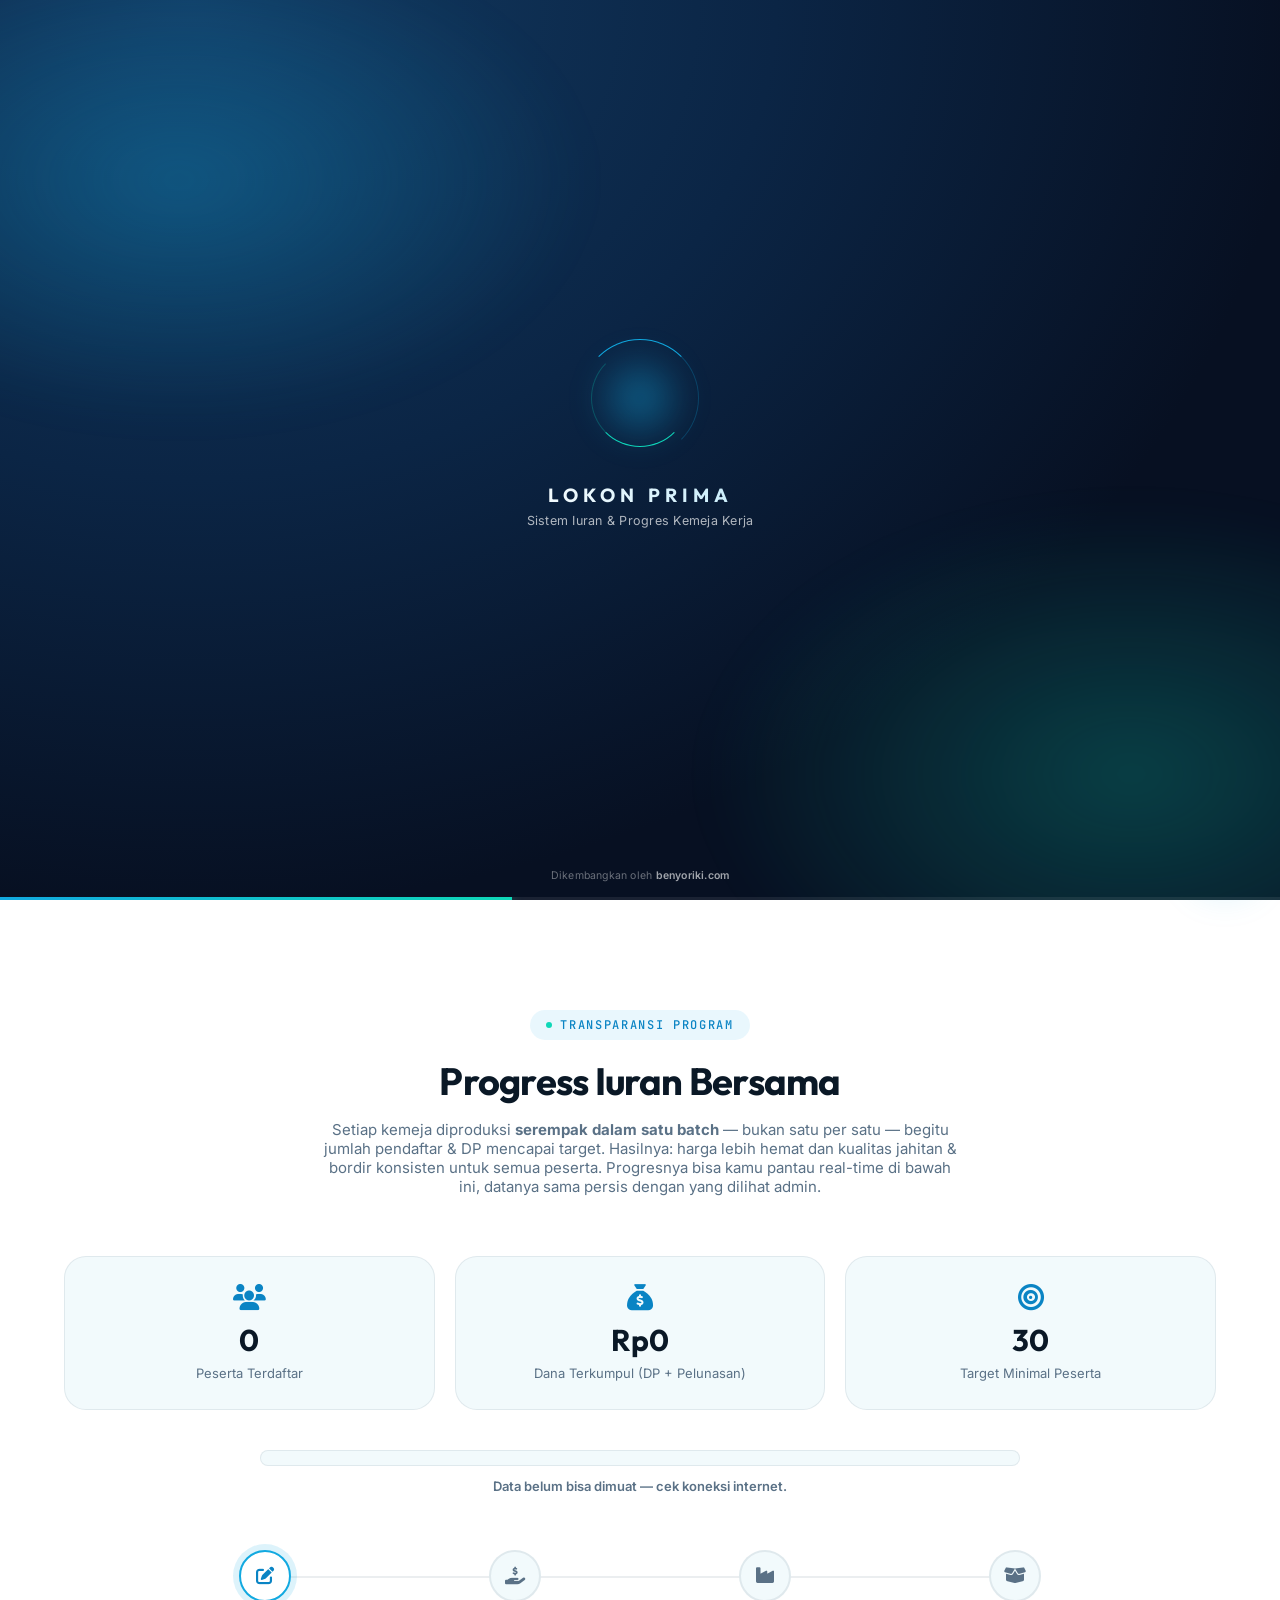
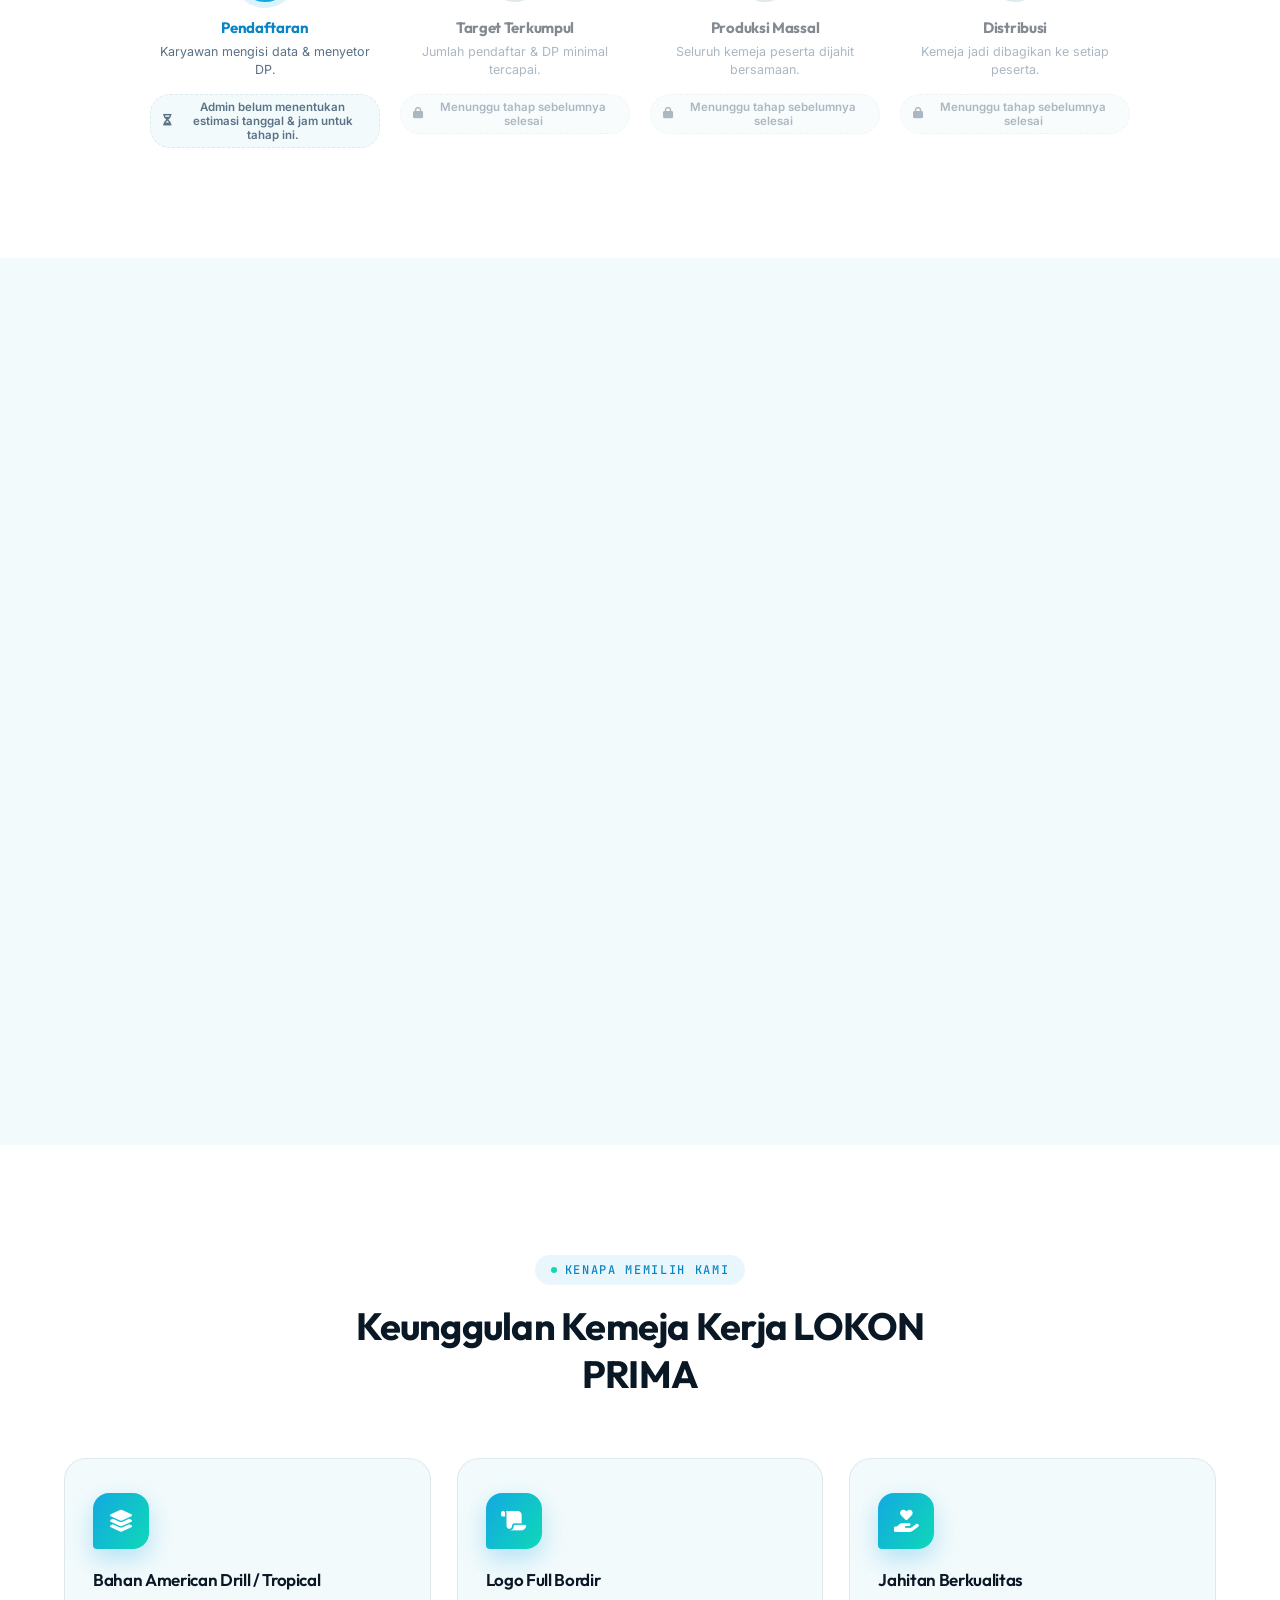
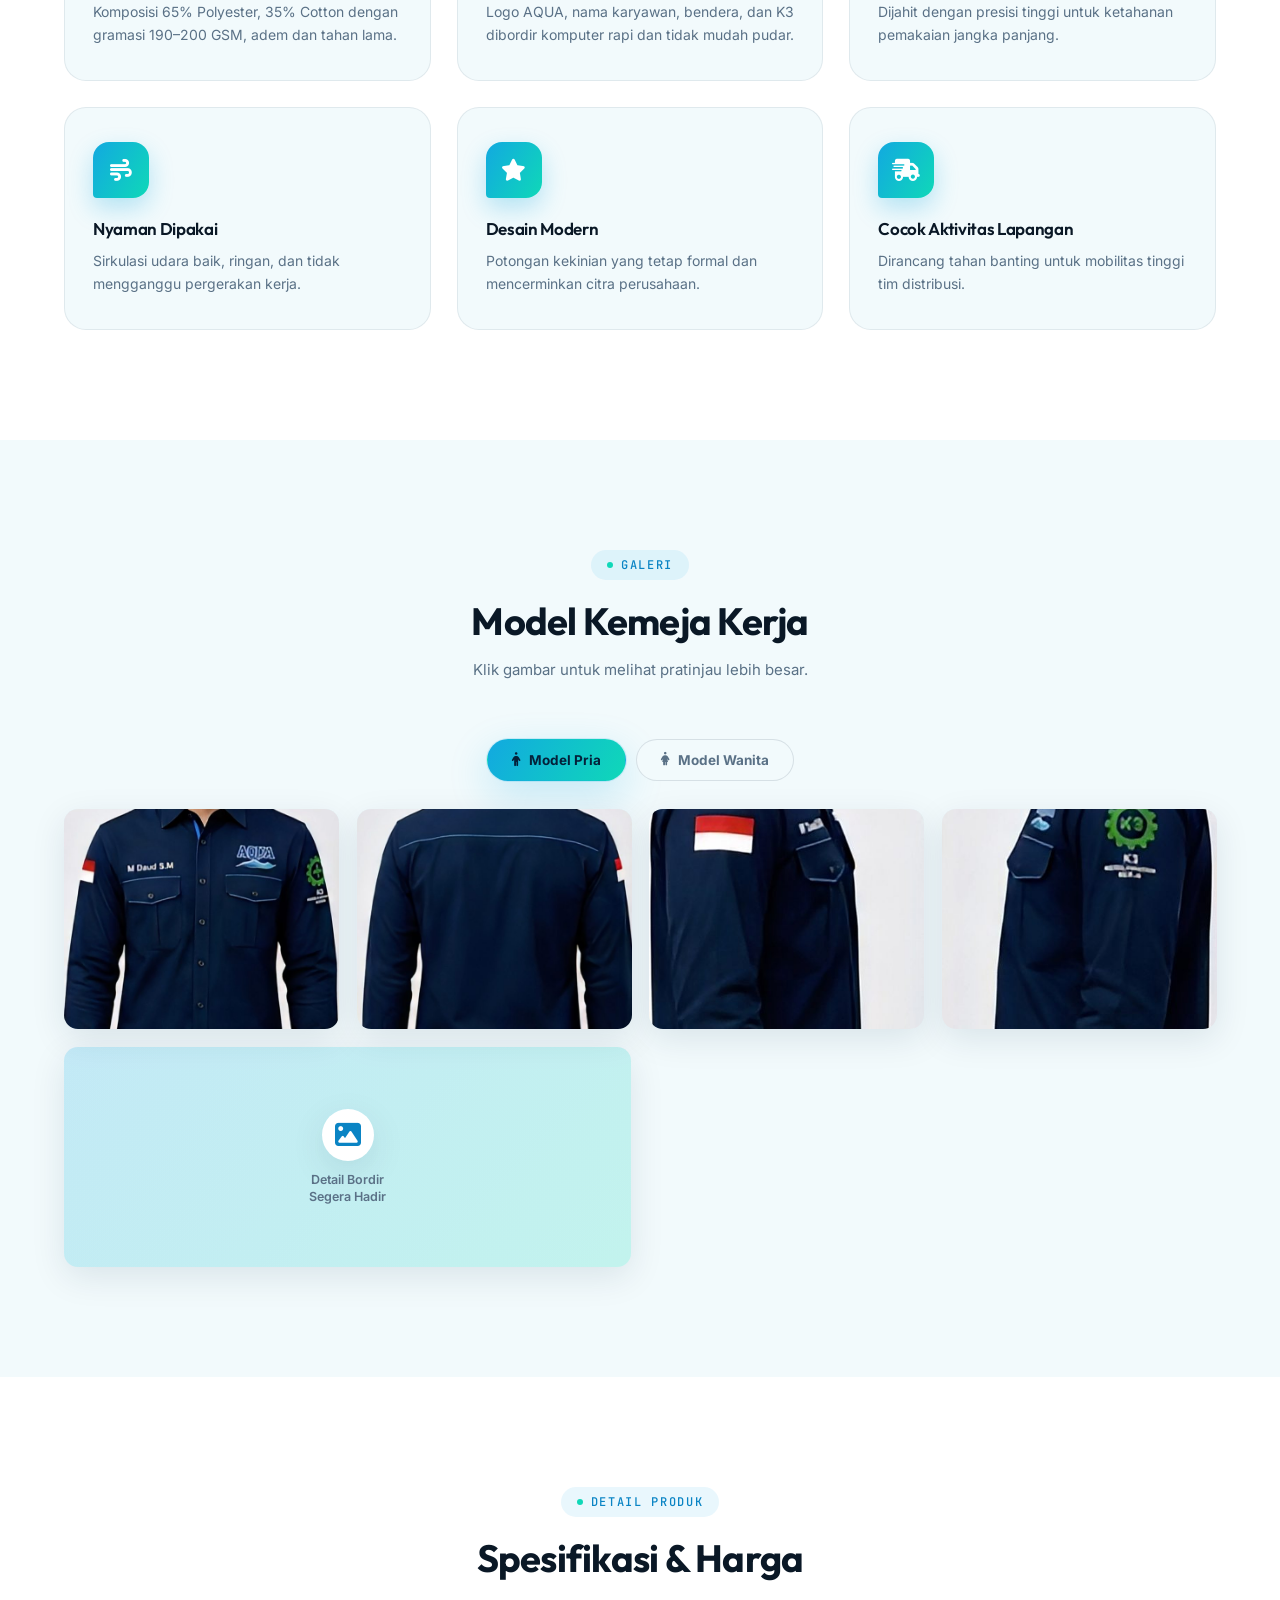
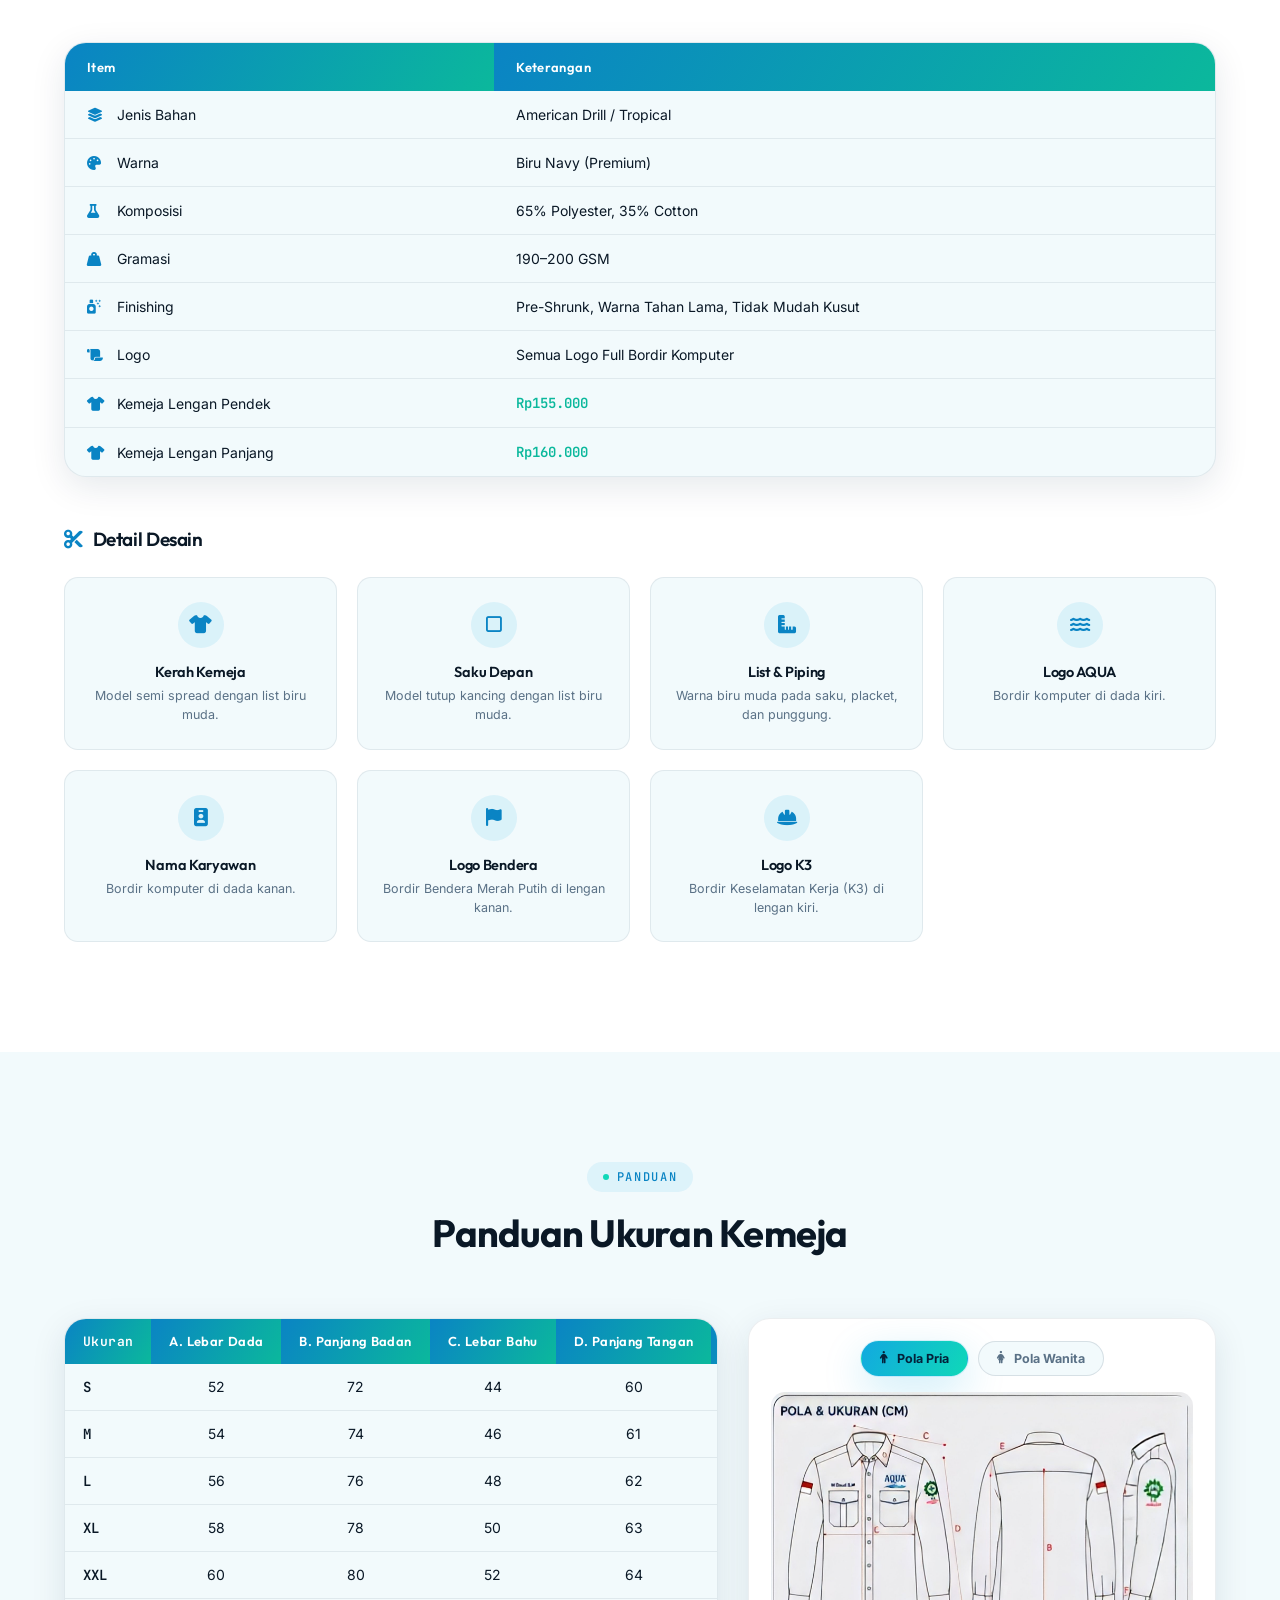
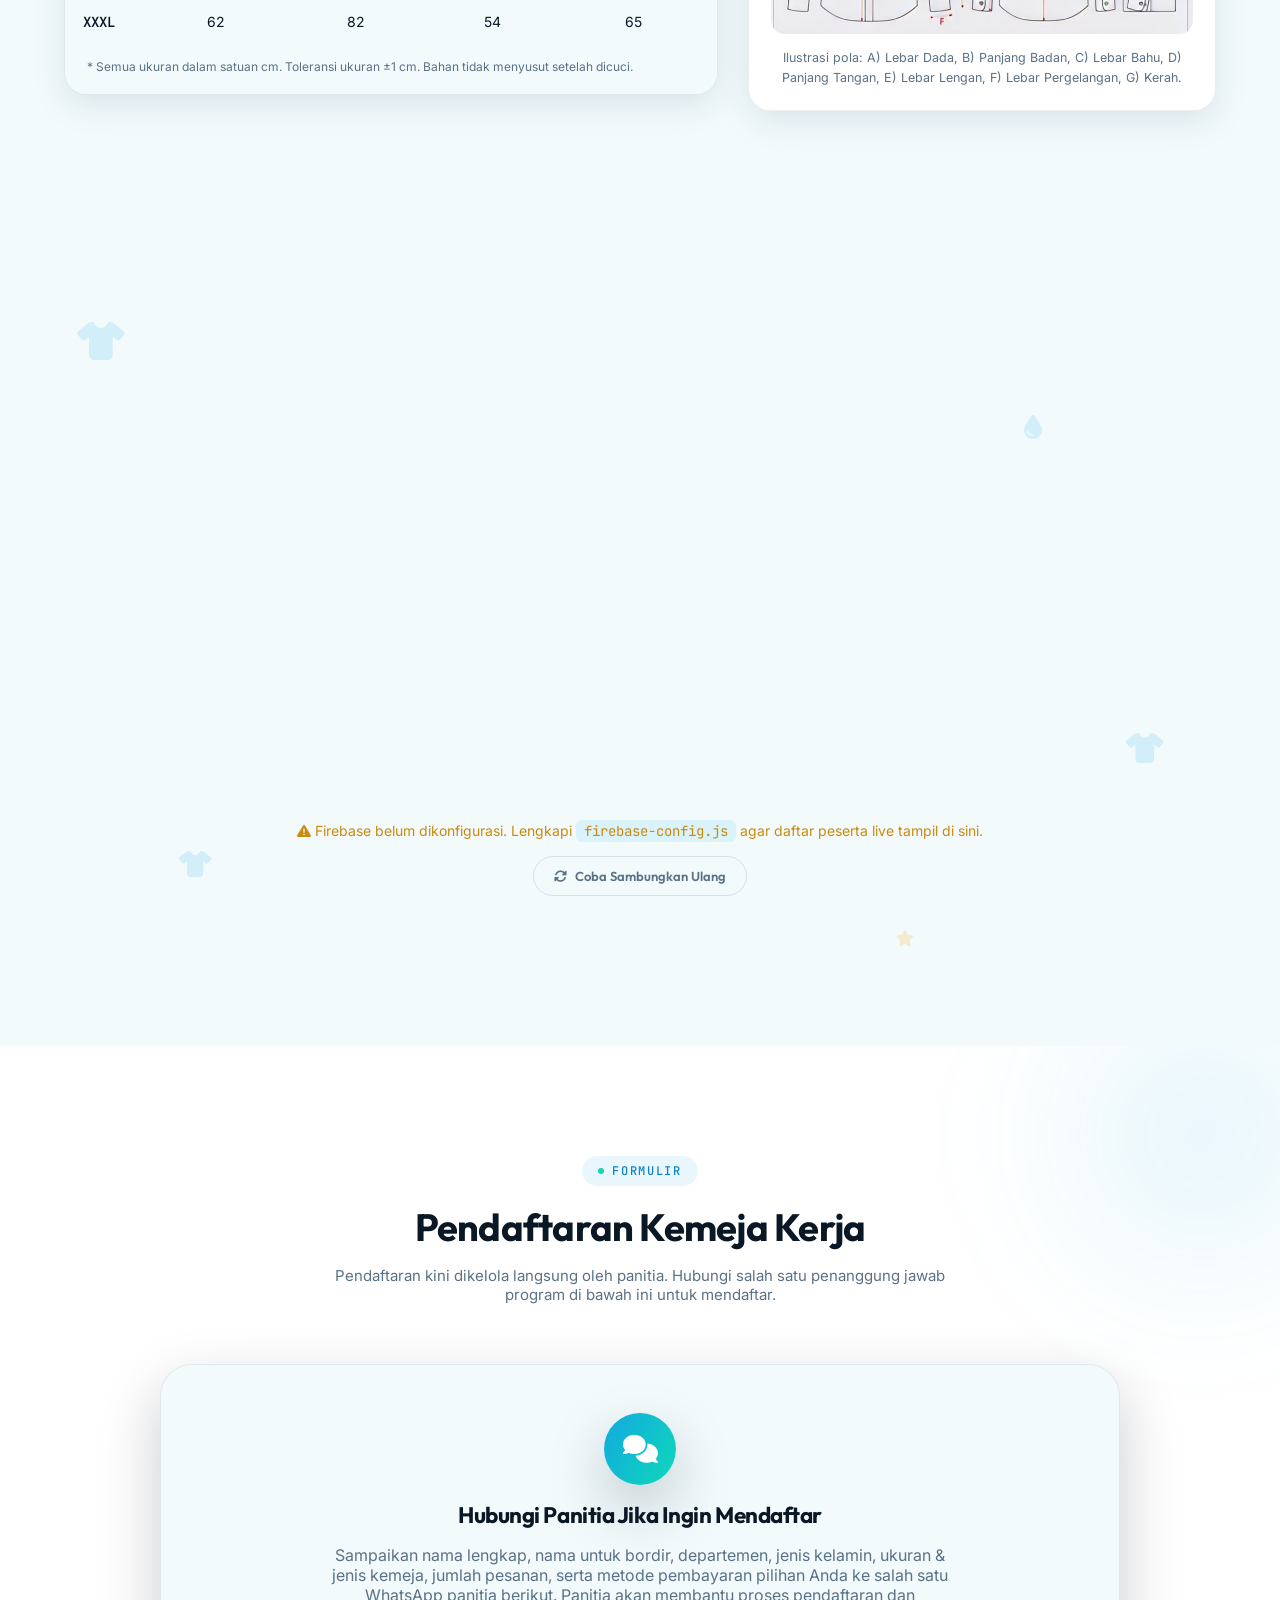
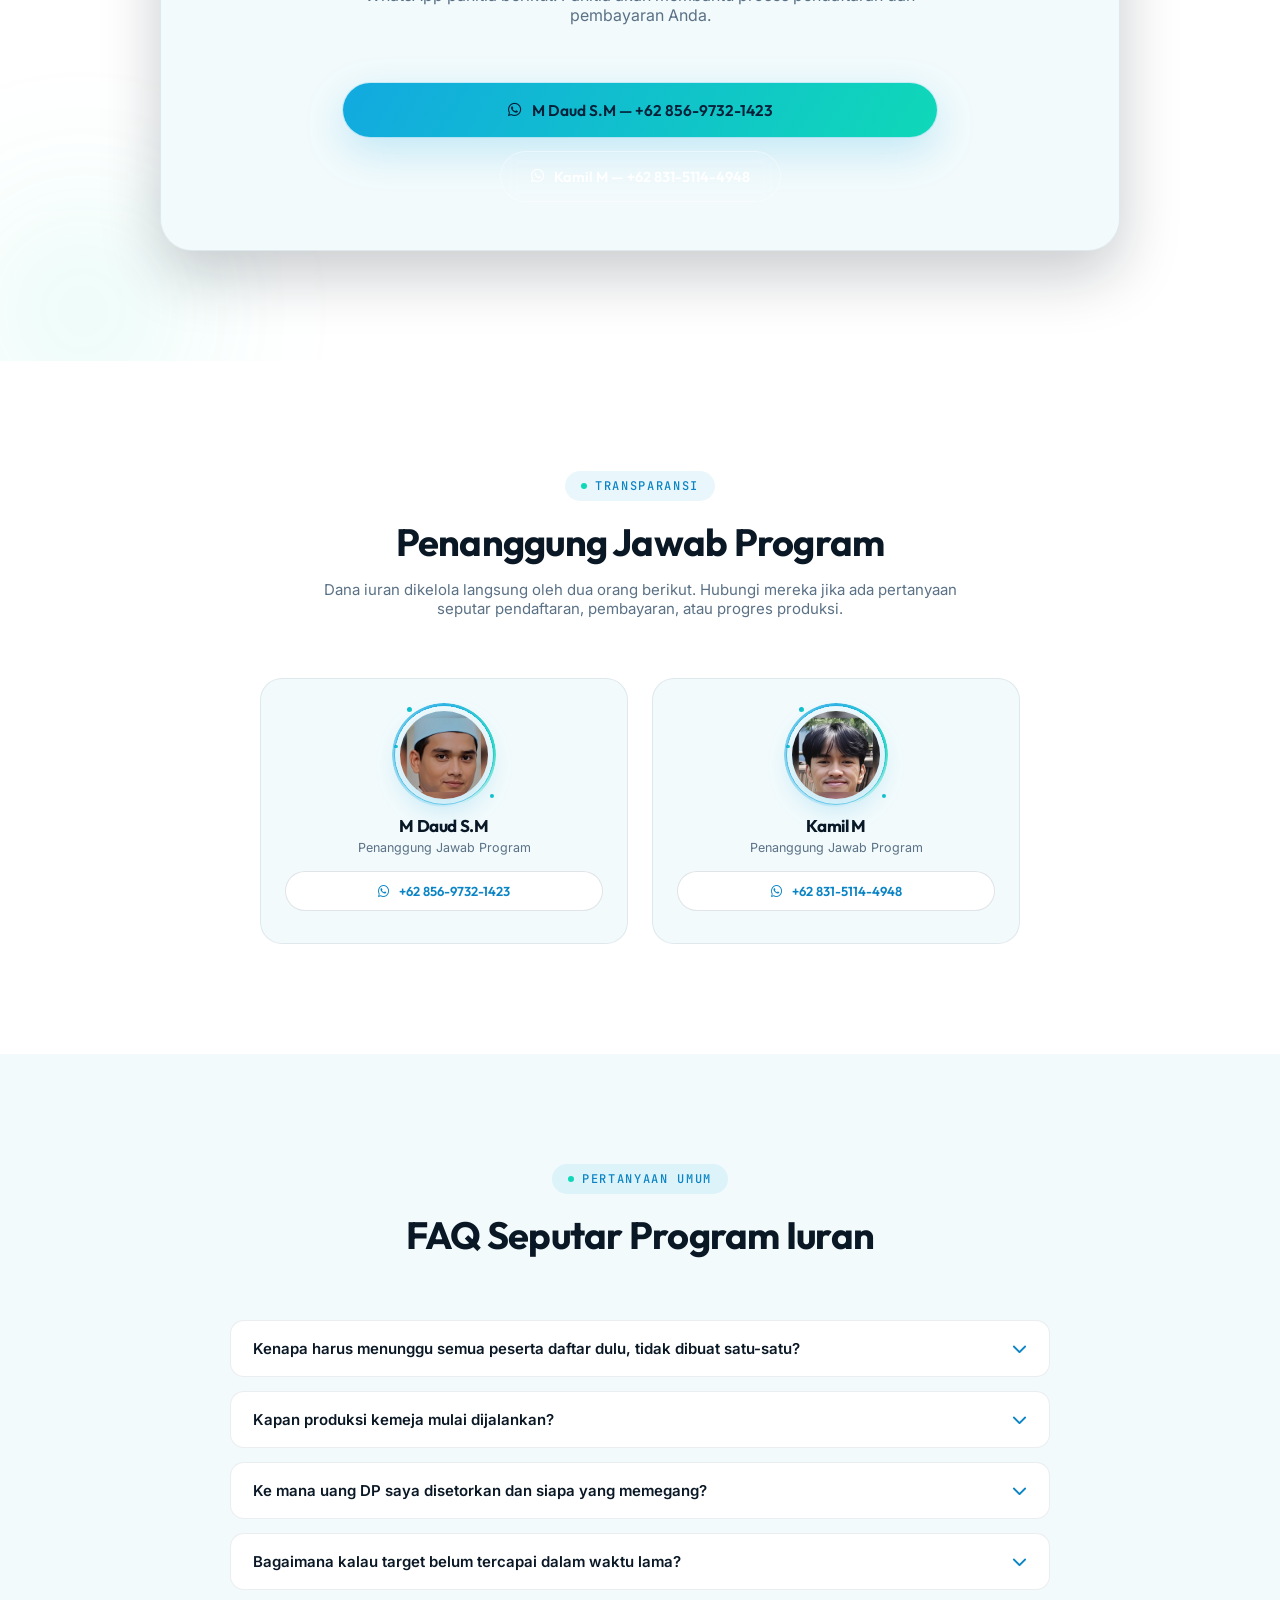
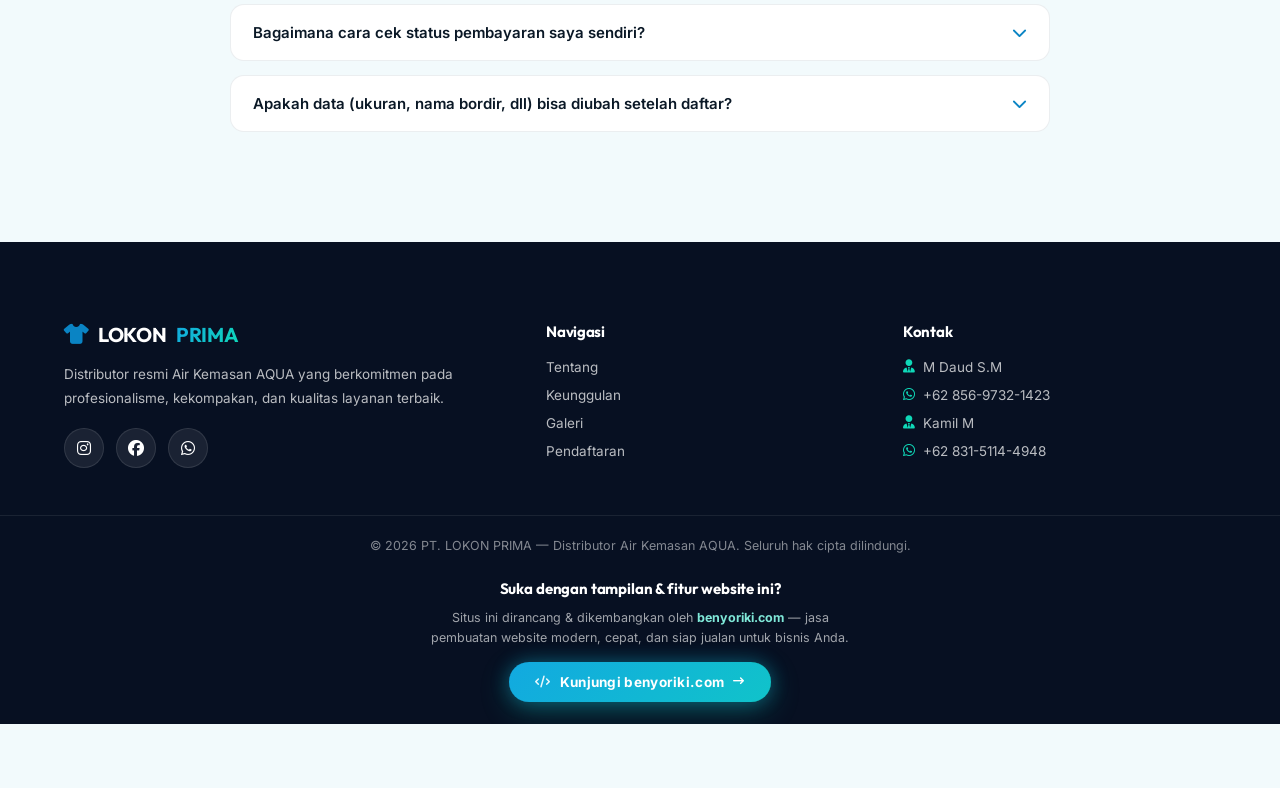
==== commit a2d9f702: "Add files via upload" ====
--- a/index.html
+++ b/index.html
@@ -60,7 +60,7 @@
 <noscript><link rel="stylesheet" href="https://cdnjs.cloudflare.com/ajax/libs/font-awesome/6.5.1/css/all.min.css"></noscript>
 
 <!-- Stylesheet: style.min.css = fungsi sistem/layout (minified), particles.min.css = efek visual/partikel (minified) -->
-<link rel="stylesheet" href="style.min.css?v=24">
+<link rel="stylesheet" href="style.min.css?v=25">
 <link rel="stylesheet" href="particles.min.css?v=7">
 </head>
 <body>
@@ -993,17 +993,17 @@
             <label class="radio-card payment-card">
               <input type="radio" name="metodeBayar" value="cicilan">
               <span><i class="fa-solid fa-coins"></i> Bayar 2x (Cicilan)</span>
-              <div class="fee-tag fee-tag-paid"><i class="fa-solid fa-plus"></i> Rp5.000 Biaya Admin</div>
+              <div class="fee-tag fee-tag-free"><i class="fa-solid fa-circle-check"></i> Tanpa Biaya Admin</div>
             </label>
           </div>
           <small class="hint-msg payment-explainer">
             <i class="fa-solid fa-circle-info"></i>
-            <b>Tunai/Lunas</b>: bayar sekaligus, <b>tidak ada biaya tambahan apapun</b>. <b>2x Cicilan</b>: bayar bertahap, dikenakan <b>biaya admin Rp5.000</b> (satu kali saja, bukan per cicilan) untuk pencatatan &amp; pengelolaan tagihan cicilan Anda.
+            <b>Tunai/Lunas</b>: bayar sekaligus. <b>2x Cicilan</b>: bayar bertahap. Kedua metode <b>sama-sama tidak dikenakan biaya tambahan apapun</b>.
           </small>
         </div>
 
         <div class="form-group full" id="cicilanOptionWrap" style="display:none;">
-          <small class="hint-msg cicilan-detail-hint"><i class="fa-solid fa-circle-info"></i> Rincian cicilan: Pembayaran ke-1 (uang muka) minimal <b>50% dari harga kemeja</b> ditambah <b>Rp5.000 biaya admin</b> dibayar di awal, lalu Pembayaran ke-2 (pelunasan sisa 50% harga kemeja, tanpa biaya tambahan) dibayar saat kemeja siap diambil/diantar.</small>
+          <small class="hint-msg cicilan-detail-hint"><i class="fa-solid fa-circle-info"></i> Rincian cicilan: Pembayaran ke-1 (uang muka) minimal <b>50% dari harga kemeja</b> dibayar di awal, lalu Pembayaran ke-2 (pelunasan sisa 50% harga kemeja) dibayar saat kemeja siap diambil/diantar. Tidak ada biaya tambahan apapun.</small>
         </div>
 
         <div class="form-group full checkbox-group">
@@ -1559,7 +1559,7 @@
 </script>
 
 <!-- script.js = fungsi sistem inti, particles.js = efek visual/partikel (harus dimuat SETELAH script.js) -->
-<script src="script.min.js?v=29" defer></script>
+<script src="script.min.js?v=30" defer></script>
 <script src="particles.min.js?v=6" defer></script>
 </body>
 </html>
--- a/style.min.css
+++ b/style.min.css
@@ -1 +1 @@
-@keyframes feeTagPop{0%{transform:scale(.85);opacity:.4}60%{transform:scale(1.08)}to{transform:scale(1);opacity:1}}@keyframes hintBounce{0%,to{transform:translateY(0);opacity:.55}50%{transform:translateY(4px);opacity:1}}@keyframes lunasMarqueeScroll{0%{transform:translateX(0)}to{transform:translateX(-50%)}}@keyframes lunasShowcaseGlow{0%,to{box-shadow:0 14px 34px rgba(201,138,12,.16),0 0 0 1px rgba(255,255,255,.4) inset}50%{box-shadow:0 16px 40px rgba(201,138,12,.26),0 0 0 1px rgba(255,255,255,.4) inset}}@keyframes lunasBlobFloat{0%,to{transform:translate(0,0) scale(1)}50%{transform:translate(-10px,10px) scale(1.12)}}@keyframes lunasFloatDrift{0%,to{transform:translateY(0) rotate(0)}50%{transform:translateY(-8px) rotate(8deg)}}@keyframes lunasBadgeBounce{0%,to{transform:translateY(0) rotate(0)}50%{transform:translateY(-3px) rotate(-6deg)}}@keyframes lunasEmojiWiggle{0%,to{transform:rotate(0) scale(1)}50%{transform:rotate(14deg) scale(1.15)}}@keyframes lunasHintNudge{0%,to{transform:translateX(0)}50%{transform:translateX(-4px)}}@keyframes lunasShineSweep{0%{transform:translateX(-200%) skewX(-20deg)}55%,to{transform:translateX(300%) skewX(-20deg)}}@keyframes lunasTwinkle{0%,to{opacity:0;transform:scale(.3) rotate(0)}50%{opacity:1;transform:scale(1) rotate(25deg)}}@keyframes lunasCrownBounce{0%,to{transform:translateY(0) rotate(0)}50%{transform:translateY(-2px) rotate(-10deg)}}@keyframes crownBounce{0%,to{transform:translateY(0) rotate(-6deg)}50%{transform:translateY(-2px) rotate(6deg)}}@keyframes lunasSweep{0%{background-position:0 50%}to{background-position:220% 50%}}@keyframes chessCalloutHold{0%,to{opacity:0;transform:translateY(6px) scale(.96)}12%,82%{opacity:1;transform:translateY(0) scale(1)}}@keyframes chessNudge{0%,90%,98%,to{transform:scale(1) rotate(0)}92%{transform:scale(1.18) rotate(-10deg)}94%{transform:scale(.94) rotate(8deg)}96%{transform:scale(1.1) rotate(-5deg)}}@keyframes chessBadgePulse{0%,to{transform:scale(1)}50%{transform:scale(1.16)}}@keyframes chatSpin{to{transform:rotate(360deg)}}@keyframes chatPickerIn{0%{opacity:0;transform:translateY(6px) scale(.9)}to{opacity:1;transform:translateY(0) scale(1)}}@keyframes chatTypingBounce{0%,60%,to{transform:translateY(0);opacity:.5}30%{transform:translateY(-4px);opacity:1}}@keyframes etaPulseDot{0%,to{box-shadow:0 0 0 6px rgba(18,169,224,.14)}50%{box-shadow:0 0 0 11px rgba(18,169,224,.24)}}@keyframes etaSpin{to{transform:rotate(360deg)}}@keyframes etaTick{0%{transform:translateY(-7px) scale(.92);opacity:.35}to{transform:translateY(0) scale(1);opacity:1}}:root{--navy-deep:#071022;--navy:#0B2545;--navy-mid:#0E3A66;--aqua:#12A9E0;--aqua-deep:#0A84C4;--teal:#0FD8B8;--teal-deep:#0BB89C;--foam:#F2FAFC;--white:#FFFFFF;--ink:#0A1826;--ink-soft:#5A7186;--border:rgba(11,37,69,0.12);--line:rgba(11,37,69,0.08);--radius:22px;--radius-sm:14px;--radius-lg:32px;--shadow-soft:0 10px 34px rgba(11,37,69,0.10);--shadow-strong:0 24px 60px rgba(7,16,34,0.22);--shadow-glow:0 0 0 1px rgba(18,169,224,0.15),0 14px 40px rgba(18,169,224,0.22);--gradient-hero:radial-gradient(120% 140% at 15% 0%, #123B63 0%, #0B2545 38%, #071022 72%),linear-gradient(135deg, #071022, #0B2545);--gradient-brand:linear-gradient(120deg, var(--aqua), var(--teal));--gradient-brand-deep:linear-gradient(120deg, var(--aqua-deep), var(--teal-deep));--font-display:'Outfit',sans-serif;--font-body:'Inter',sans-serif;--font-mono:'JetBrains Mono',monospace;--transition:all .35s cubic-bezier(.4,0,.2,1);--transition-spring:all .5s cubic-bezier(.2,.9,.3,1.2);--section-alt:#FFFFFF}[data-theme=dark]{--foam:#081521;--white:#0E2033;--ink:#EAF4FA;--ink-soft:#93AEC0;--border:rgba(255,255,255,0.10);--line:rgba(255,255,255,0.07);--shadow-soft:0 10px 34px rgba(0,0,0,0.35);--shadow-strong:0 24px 60px rgba(0,0,0,0.5);--section-alt:#0E2033}*{margin:0;padding:0;box-sizing:border-box}html{scroll-behavior:smooth}body,button{font-family:var(--font-body)}body,html{overflow-x:hidden}body{background:var(--foam);color:var(--ink);transition:background .4s,color .4s;-webkit-font-smoothing:antialiased}h1,h2,h3,h4{font-family:var(--font-display);letter-spacing:-.02em}img{max-width:100%;display:block}a{text-decoration:none;color:inherit}ul{list-style:none}button{cursor:pointer;border:0;background:0 0}::selection{background:var(--teal);color:#04241d}:focus-visible{outline:2.5px solid var(--aqua);outline-offset:3px;border-radius:6px}.container{width:100%;max-width:1200px;margin:0 auto;padding:0 24px}::-webkit-scrollbar{width:9px}::-webkit-scrollbar-track{background:var(--foam)}::-webkit-scrollbar-thumb{background:var(--gradient-brand);border-radius:10px}#loading-screen{position:fixed;inset:0;z-index:9999;background:var(--gradient-hero);overflow:hidden;transition:opacity .6s,visibility .6s}#loading-screen.hide{opacity:0;visibility:hidden;pointer-events:none}.loader-content{position:relative;text-align:center;color:#fff;z-index:2}#loading-screen,.loader-mark{display:flex;align-items:center;justify-content:center}.loader-mark{position:relative;width:118px;height:118px;margin:0 auto 26px}.loader-glow,.loader-ring{position:absolute;border-radius:50%}.loader-glow{inset:8px;background:radial-gradient(circle,rgba(18,169,224,.45),transparent 70%);filter:blur(14px);animation:2.2s ease-in-out infinite glowPulse}.loader-ring{inset:0;border:1.5px solid transparent}.loader-ring-a{border-top-color:var(--aqua);border-right-color:rgba(18,169,224,.25);animation:2.6s linear infinite spinCw}.loader-ring-b{inset:10px;border-bottom-color:var(--teal);border-left-color:rgba(15,216,184,.25);animation:3.4s linear infinite spinCcw}.loader-shirt{width:56px;height:56px;position:relative;z-index:1;filter:drop-shadow(0 0 10px rgba(18,169,224,.5))}.shirt-path{stroke-dasharray:340;stroke-dashoffset:340;animation:2.4s ease-in-out infinite stitchDraw}.loader-word{letter-spacing:5px;font-weight:700;font-size:19px;font-family:var(--font-display);background:linear-gradient(90deg,#fff,#bee9fa,#fff);-webkit-background-clip:text;background-clip:text;color:transparent;background-size:200%auto;animation:2s linear infinite shimmer;margin-bottom:6px}.loader-tagline{font-size:12.5px;color:rgba(255,255,255,.68);letter-spacing:.02em;margin-bottom:18px}.loader-status{position:relative;height:16px;width:min(86vw,300px);margin:0 auto;font-size:11.5px;color:rgba(255,255,255,.72);letter-spacing:.01em}.loader-status span{position:absolute;inset:0;opacity:0;animation:8s ease-in-out infinite statusCycle;animation-delay:var(--sd, 0s)}.loader-credit,.loader-progress{position:absolute;left:0;right:0;z-index:2}.loader-credit{bottom:18px;text-align:center;font-size:10.5px;color:rgba(255,255,255,.4);letter-spacing:.02em}.loader-credit b{color:rgba(255,255,255,.62);font-weight:600}.loader-progress{bottom:0;height:3px;background:rgba(255,255,255,.08);overflow:hidden}.loader-progress span{position:absolute;top:0;left:0;height:100%;width:40%;background:var(--gradient-brand);box-shadow:0 0 12px rgba(15,216,184,.7);animation:1.5s ease-in-out infinite progressSlide}@media (max-width:600px){.loader-mark{width:96px;height:96px}.loader-shirt{width:46px;height:46px}.loader-particles .drop:nth-child(n+5){display:none}.loader-status{font-size:11px}}@media (prefers-reduced-motion:reduce){.loader-aurora,.loader-glow,.loader-particles .drop,.loader-progress span,.loader-ring,.loader-status span,.loader-word,.shirt-path{animation:none!important}.shirt-path{stroke-dashoffset:0}.loader-status span{opacity:0}.loader-status span:first-child{opacity:1}}#scroll-progress,.logo span{background:var(--gradient-brand)}#scroll-progress{height:3px;width:0%;box-shadow:0 0 12px rgba(15,216,184,.6);transition:width .1s ease-out}.nav-links a,.navbar{transition:var(--transition)}#scroll-progress,.navbar{position:fixed;top:0;left:0;z-index:1200}.navbar{right:0;padding:20px 0}.navbar.scrolled{background:rgba(242,250,252,.72);backdrop-filter:blur(18px) saturate(160%);-webkit-backdrop-filter:blur(18px) saturate(160%);box-shadow:var(--shadow-soft);padding:12px 0;border-bottom:1px solid var(--border)}[data-theme=dark] .navbar.scrolled{background:rgba(8,21,33,.72)}.nav-inner{justify-content:space-between}.logo,.nav-inner,.nav-links{display:flex;align-items:center}.logo{font-family:var(--font-display);font-weight:700;font-size:20px;gap:9px;letter-spacing:-.01em}.hero-badge i,.logo i{color:var(--teal)}.footer .logo,.navbar.scrolled .logo{color:var(--navy)}.footer .logo i,.navbar.scrolled .logo i{color:var(--aqua-deep)}.logo span{-webkit-background-clip:text;background-clip:text;color:transparent}.logo,[data-theme=dark] .navbar.scrolled .logo{color:#fff}.nav-links{gap:32px}.nav-cta::after,.nav-ico,.nav-links-mobile-head,.nav-overlay{display:none}.nav-links a{font-size:14.5px;font-weight:500;color:#fff;position:relative;padding:4px 0}.navbar.scrolled .nav-links a{color:var(--ink)}#hamburger span,.nav-links a::after{height:2px;border-radius:2px;transition:var(--transition)}.nav-links a::after{content:"";position:absolute;left:0;bottom:-2px;width:0}.nav-links a.active::after,.nav-links a:hover::after{width:100%}#darkModeToggle:hover,.nav-cta,.nav-links a::after{background:var(--gradient-brand)}.nav-cta{color:#04213a!important;font-weight:700;padding:10px 24px!important;border-radius:30px;box-shadow:var(--shadow-glow)}.nav-cta:hover{transform:translateY(-2px)}#darkModeToggle,.nav-actions{display:flex;align-items:center}.nav-actions{gap:12px}#darkModeToggle{width:40px;height:40px;border-radius:50%;background:rgba(255,255,255,.12);color:#fff;justify-content:center;transition:var(--transition);border:1px solid rgba(255,255,255,.2)}.navbar.scrolled #darkModeToggle{background:var(--foam);color:var(--aqua-deep);border-color:var(--border)}#darkModeToggle:hover{color:#04213a;transform:rotate(20deg)}#hamburger{display:none;flex-direction:column;gap:5px;width:30px}#hamburger span{background:#fff}.navbar.scrolled #hamburger span{background:var(--ink)}#hamburger.active span:first-child{transform:translateY(7px) rotate(45deg)}#hamburger.active span:nth-child(2){opacity:0}#hamburger.active span:nth-child(3){transform:translateY(-7px) rotate(-45deg)}.hero{position:relative;min-height:100svh;display:flex;align-items:center;justify-content:center;overflow:hidden;color:#fff;text-align:center;padding:150px 0 90px;background:var(--gradient-hero)}.hero-bg{position:absolute;inset:-10%;z-index:0;will-change:transform}.hero-overlay{position:absolute;inset:0;z-index:1;background:linear-gradient(180deg,rgba(7,16,34,.05)0,rgba(7,16,34,.65) 100%)}.hero-content{position:relative;z-index:2;max-width:780px}.hero-badge{display:inline-flex;align-items:center;gap:9px;background:rgba(255,255,255,.1);backdrop-filter:blur(10px);border:1px solid rgba(255,255,255,.25);padding:9px 20px;border-radius:30px;font-size:13px;font-weight:600;margin-bottom:28px;letter-spacing:.02em}.hero-title{font-size:clamp(34px,6vw,62px);font-weight:700;line-height:1.12;margin-bottom:22px;text-shadow:0 4px 30px rgba(0,0,0,.25)}.hero-title::selection{background:var(--teal);color:#04241d}.hero-sub{font-size:19px;font-weight:400;margin-bottom:18px;line-height:1.6}.hero-sub strong{font-family:var(--font-display);font-weight:600}.hero-desc{font-size:16px;max-width:580px;margin:0 auto 38px;color:rgba(255,255,255,.88);line-height:1.75}.hero-actions,.hero-stats{display:flex;justify-content:center;flex-wrap:wrap}.hero-actions{gap:16px;margin-bottom:64px}.hero-stats{gap:56px}.stat-item{text-align:center}.stat-item .counter,.stat-item .stat-live,.stat-item .stat-plus{font-family:var(--font-display);font-size:34px;font-weight:700;color:#fff}.stat-item .stat-plus{background:var(--gradient-brand);-webkit-background-clip:text;background-clip:text;color:transparent}.stat-item p{font-size:13px;color:rgba(255,255,255,.8);margin-top:6px}.scroll-down{position:absolute;bottom:32px;left:50%;transform:translateX(-50%);animation:1.8s infinite bounceDown;z-index:2;font-size:18px;opacity:.85}.wave-divider{position:absolute;left:0;right:0;bottom:-1px;z-index:2;line-height:0;overflow:hidden;pointer-events:none}.wave-svg{width:200%;height:auto;display:block;animation:22s linear infinite waveDrift;will-change:transform}.wave-fill{fill:var(--foam)}.btn{display:inline-flex;align-items:center;gap:10px;font-family:var(--font-display);font-weight:600;font-size:14.5px;padding:15px 30px;border-radius:50px;position:relative;overflow:hidden;transition:var(--transition-spring);isolation:isolate}.btn-primary{background:var(--gradient-brand);color:#04213a;box-shadow:var(--shadow-glow)}.btn-primary:hover{transform:translateY(-3px) scale(1.02);box-shadow:0 20px 46px rgba(18,169,224,.34)}.btn-outline{background:rgba(255,255,255,.06);color:#fff;border:1.5px solid rgba(255,255,255,.4);backdrop-filter:blur(8px)}.btn-outline:hover{background:rgba(255,255,255,.16);transform:translateY(-3px)}.section{padding:110px 0;position:relative}.section-head{text-align:center;max-width:640px;margin:0 auto 60px}.eyebrow{display:inline-flex;align-items:center;gap:8px;font-family:var(--font-mono);font-size:12px;font-weight:500;letter-spacing:.14em;text-transform:uppercase;color:var(--aqua-deep);background:rgba(18,169,224,.09);padding:7px 16px;border-radius:30px;margin-bottom:18px}.eyebrow::before{content:"";width:6px;height:6px;border-radius:50%;background:var(--teal)}.section-head h2{font-size:clamp(26px,4vw,38px);font-weight:700;line-height:1.25}.section-desc{margin-top:14px;color:var(--ink-soft);font-size:15px}.fade-up{opacity:0;transform:translateY(34px);transition:opacity .75s cubic-bezier(.2,.7,.3,1),transform .75s cubic-bezier(.2,.7,.3,1)}.fade-up.show{opacity:1;transform:translateY(0)}.intro{background:var(--foam)}.intro-grid{display:grid;grid-template-columns:1.2fr 1fr;gap:60px;align-items:start}.intro-text p{color:var(--ink-soft);font-size:15.5px;line-height:1.85;margin-bottom:18px}.intro-points{display:flex;flex-direction:column;gap:16px}.point,.point i{display:flex;align-items:center}.point{gap:16px;border:1px solid var(--line);border-radius:var(--radius-sm);padding:18px 20px;box-shadow:var(--shadow-soft);transition:var(--transition-spring)}.point:hover{transform:translateX(6px);border-color:rgba(18,169,224,.3)}.point i{width:42px;height:42px;min-width:42px;border-radius:12px 12px 12px 4px;background:var(--gradient-brand);color:#fff;justify-content:center;font-size:16px}.point span{font-size:14.5px;font-weight:500}.keunggulan,.point{background:var(--white)}[data-theme=dark] .keunggulan{background:var(--foam)}.card-grid{display:grid;grid-template-columns:repeat(3,1fr);gap:26px}.feature-card{background:var(--foam);border:1px solid var(--line);border-radius:var(--radius);padding:34px 28px;transition:var(--transition-spring);position:relative;overflow:hidden}[data-theme=dark] .feature-card{background:var(--white)}.feature-card::before{content:"";position:absolute;inset:0;opacity:0;transition:opacity .4s;background:radial-gradient(120px 120px at var(--mx,50%) var(--my,0),rgba(18,169,224,.14),transparent 70%)}.feature-card:hover::before,.gallery-item img.img-loaded{opacity:1}.feature-card:hover{transform:translateY(-8px);box-shadow:var(--shadow-strong);border-color:rgba(18,169,224,.3)}.feature-icon{width:56px;height:56px;border-radius:16px 16px 16px 4px;background:var(--gradient-brand);color:#fff;font-size:22px;display:flex;align-items:center;justify-content:center;margin-bottom:20px;box-shadow:0 10px 24px rgba(18,169,224,.28)}.feature-card h3{font-size:17px;font-weight:600;margin-bottom:10px}.feature-card p{font-size:14px;color:var(--ink-soft);line-height:1.65}.galeri{background:var(--foam);position:relative;overflow:hidden}.galeri .container{position:relative;z-index:1}.gallery-grid{display:grid;grid-template-columns:repeat(4,1fr);grid-auto-rows:220px;gap:18px}.galeri-tabs{display:flex;justify-content:center;gap:10px;margin-bottom:28px;flex-wrap:wrap}.galeri-tab{display:inline-flex;align-items:center;gap:9px;font-size:13.5px;font-weight:700;padding:12px 24px;border-radius:30px;background:var(--foam);color:var(--ink-soft);border:1.5px solid var(--border);transition:var(--transition)}[data-theme=dark] .galeri-tab{background:var(--white)}.galeri-tab:hover{border-color:var(--aqua);color:var(--aqua-deep);transform:translateY(-2px)}.galeri-tab.active{background:var(--gradient-brand);color:#04213a;border-color:transparent;box-shadow:var(--shadow-glow)}.gallery-grid-set{display:none}.gallery-grid-set.active{display:grid}.gallery-item{position:relative;border-radius:var(--radius-sm);overflow:hidden;cursor:pointer;box-shadow:var(--shadow-soft);background:linear-gradient(135deg,rgba(18,169,224,.08),rgba(15,216,184,.08));transition:transform .5s cubic-bezier(.2,.7,.3,1),box-shadow .5s;transform-style:preserve-3d;will-change:transform}.gallery-item:nth-child(5){grid-column:span 2}.gallery-item img{width:100%;height:100%;object-fit:cover;transition:transform .6s cubic-bezier(.2,.7,.3,1),filter .6s;opacity:0}.gallery-item:hover img{transform:scale(1.09)}.gallery-item:hover{box-shadow:0 22px 45px rgba(18,169,224,.28)}.gallery-item::before{content:"";position:absolute;inset:0;z-index:2;pointer-events:none;background:linear-gradient(115deg,transparent 40%,rgba(255,255,255,.35) 50%,transparent 60%);background-size:250% 250%;background-position:200%0;opacity:0;transition:opacity .3s}.gallery-item:hover::before{opacity:1;animation:1.1s forwards galleryShine}.gallery-item.img-loading::after{content:"";position:absolute;inset:0;z-index:1;background:linear-gradient(90deg,rgba(255,255,255,.04) 25%,rgba(255,255,255,.12) 37%,rgba(255,255,255,.04) 63%);background-size:400% 100%;animation:1.4s ease-in-out infinite skeletonShimmer}.gallery-item.img-error img{display:none}.gallery-overlay,.gallery-placeholder{position:absolute;inset:0;flex-direction:column;align-items:center}.gallery-placeholder{display:none;z-index:1;justify-content:center;gap:10px;text-align:center;padding:18px;background:linear-gradient(135deg,rgba(18,169,224,.14),rgba(15,216,184,.14))}.gallery-item.img-error .gallery-placeholder{display:flex}.gallery-placeholder i{font-size:26px;color:var(--aqua-deep);width:52px;height:52px;border-radius:50%;background:var(--white);display:flex;align-items:center;justify-content:center;box-shadow:var(--shadow-soft)}.gallery-placeholder span{font-size:12.5px;font-weight:600;color:var(--ink-soft);line-height:1.4}.gallery-overlay{z-index:3;background:linear-gradient(0deg,rgba(7,16,34,.82),transparent 55%);display:flex;justify-content:flex-end;gap:6px;padding-bottom:20px;color:#fff;opacity:0;transition:var(--transition)}.gallery-item:hover .gallery-overlay{opacity:1}.gallery-overlay i{font-size:20px;color:var(--teal)}.gallery-overlay span,.modern-table th{font-size:13px;font-weight:600}@media (prefers-reduced-motion:reduce){.wave-svg{animation:none}.galeri-bokeh,.gallery-item.img-loading::after,.gallery-item::before{animation:none!important}*{animation-duration:0s!important;animation-iteration-count:1!important;transition-duration:0s!important;scroll-behavior:auto!important}}.lightbox,.lightbox-close{display:flex;align-items:center;justify-content:center;transition:var(--transition)}.lightbox{position:fixed;inset:0;z-index:4000;background:rgba(4,10,20,.92);flex-direction:column;gap:16px;opacity:0;visibility:hidden;padding:24px}.lightbox.active{opacity:1;visibility:visible}.lightbox img{max-width:min(88vw,640px);max-height:70vh;border-radius:var(--radius-sm);box-shadow:var(--shadow-strong);transform:scale(.9);transition:transform .38s cubic-bezier(.2,.8,.25,1)}.lightbox.active img,.modal-overlay.active .modal-box{transform:scale(1)}.lightbox p{color:#fff;font-size:14px}.lightbox-close{position:absolute;top:24px;right:24px;width:44px;height:44px;border-radius:50%;background:rgba(255,255,255,.1);color:#fff;font-size:18px}.lightbox-close:hover{background:var(--gradient-brand);color:#04213a;transform:rotate(90deg)}.spesifikasi{background:var(--white)}.table-wrap,[data-theme=dark] .spesifikasi{background:var(--foam)}.table-wrap{border:1px solid var(--line);border-radius:var(--radius);overflow:hidden;box-shadow:var(--shadow-soft);margin-bottom:50px}[data-theme=dark] .detail-item,[data-theme=dark] .table-wrap{background:var(--white)}.modern-table{width:100%;border-collapse:collapse}.modern-table th{background:var(--gradient-brand-deep);color:#fff;text-align:left;font-family:var(--font-display);letter-spacing:.03em;padding:16px 22px}.modern-table td{padding:15px 22px;border-bottom:1px solid var(--line);font-size:14px}.modern-table tbody tr:last-child td{border-bottom:none}.modern-table tbody tr{transition:var(--transition)}.modern-table tbody tr:hover{background:rgba(18,169,224,.06)}.modern-table td i{margin-right:10px;width:16px}.modern-table td.price{font-family:var(--font-mono);font-weight:600;color:var(--teal-deep)}.detail-desain{margin-top:10px}.detail-title{font-size:19px;font-weight:600;margin-bottom:26px;display:flex;align-items:center;gap:10px;font-family:var(--font-display)}.detail-title i,.modern-table td i{color:var(--aqua-deep)}.detail-grid{display:grid;grid-template-columns:repeat(4,1fr);gap:20px}.detail-item{background:var(--foam);border:1px solid var(--line);border-radius:var(--radius-sm);padding:24px 20px;transition:var(--transition-spring);text-align:center}.detail-item:hover{transform:translateY(-6px);border-color:rgba(18,169,224,.3);box-shadow:var(--shadow-soft)}.detail-icon{width:46px;height:46px;margin:0 auto 14px;border-radius:50%;background:rgba(18,169,224,.1);color:var(--aqua-deep);display:flex;align-items:center;justify-content:center;font-size:18px}.detail-item h4{font-size:14.5px;margin-bottom:6px;font-weight:600}.detail-item p{font-size:12.5px;color:var(--ink-soft);line-height:1.5}.panduan-ukuran{background:var(--foam)}.ukuran-table-wrap{overflow-x:auto;-webkit-overflow-scrolling:touch}.ukuran-table-wrap .modern-table{min-width:760px}.ukuran-table-wrap .modern-table td,.ukuran-table-wrap .modern-table th{text-align:center;white-space:nowrap;padding:14px 18px}.ukuran-table-wrap .modern-table td:first-child,.ukuran-table-wrap .modern-table th:first-child{text-align:left;font-weight:600;font-family:var(--font-mono)}.table-note{font-size:12px;color:var(--ink-soft);padding:14px 22px 20px}.ukuran-grid{display:grid;grid-template-columns:1.4fr 1fr;gap:30px;align-items:start}.ukuran-ilustrasi{background:var(--white);border-radius:var(--radius);padding:22px;box-shadow:var(--shadow-soft);border:1px solid var(--line);text-align:center}.ukuran-ilustrasi img{border-radius:var(--radius-sm);margin-bottom:14px}.ukuran-ilustrasi p{font-size:12.5px;color:var(--ink-soft);line-height:1.6}.pola-tabs{margin-bottom:16px}.pola-tabs .galeri-tab{padding:9px 18px;font-size:12.5px}.pola-set{display:none}.pola-set.active{display:block}.pola-set .gallery-item{border-radius:var(--radius-sm);margin-bottom:14px}.formulir{background:var(--white);position:relative;overflow:hidden}.reg-form,[data-theme=dark] .formulir{background:var(--foam)}.reg-form{border-radius:var(--radius-lg);padding:48px;box-shadow:var(--shadow-strong);border:1px solid var(--line);max-width:960px;margin:0 auto;position:relative}[data-theme=dark] .reg-form{background:var(--white)}.form-grid{display:grid;grid-template-columns:1fr 1fr;gap:22px}.form-group{display:flex;flex-direction:column;gap:8px}.form-group.full{grid-column:1/-1}.form-group label{font-size:13.5px;font-weight:600;color:var(--ink)}.req{color:#ef5a6f}.form-group input[type=number],.form-group input[type=tel],.form-group input[type=text],.form-group select,.form-group textarea{padding:14px 16px;border-radius:var(--radius-sm);border:1.5px solid var(--border);background:var(--white);color:var(--ink);font-family:var(--font-body);font-size:14px;transition:var(--transition)}[data-theme=dark] .form-group input,[data-theme=dark] .form-group select,[data-theme=dark] .form-group textarea{background:var(--foam)}.form-group textarea{resize:vertical;min-height:60px}.form-group input:focus,.form-group select:focus,.form-group textarea:focus{outline:0;border-color:var(--aqua);background:var(--white);box-shadow:0 0 0 4px rgba(18,169,224,.14)}.form-group input.invalid,.form-group select.invalid,.form-group textarea.invalid{border-color:#ef5a6f;animation:.4s shake}.error-msg{color:#ef5a6f;font-size:12px;min-height:14px;font-weight:500;opacity:0;transform:translateY(-4px);transition:var(--transition)}.error-msg.show{opacity:1;transform:translateY(0)}.radio-group{display:flex;gap:16px;flex-wrap:wrap}.radio-card{flex:1;min-width:200px;position:relative;border:1.5px solid var(--border);border-radius:var(--radius-sm);padding:17px 18px;cursor:pointer;transition:var(--transition);background:var(--white)}[data-theme=dark] .radio-card{background:var(--foam)}.radio-card input{position:absolute;opacity:0}.radio-card span{display:flex;align-items:center;justify-content:space-between;gap:10px;font-size:14px;font-weight:500}.radio-card b{font-family:var(--font-mono);color:var(--teal-deep)}.radio-card:has(input:checked){border-color:var(--aqua);background:rgba(18,169,224,.08);box-shadow:0 0 0 4px rgba(18,169,224,.12)}.total-harga{padding:14px 16px;border-radius:var(--radius-sm);background:var(--gradient-brand);color:#04213a;font-family:var(--font-mono);font-weight:700;font-size:17px;text-align:center}.checkbox-group{margin-top:6px}.checkbox-label{display:flex;align-items:center;gap:12px;cursor:pointer;font-size:14px}.checkbox-label input{width:20px;height:20px;min-width:20px;accent-color:var(--aqua)}.btn-submit{width:100%;justify-content:center;margin-top:34px;padding:17px;font-size:15.5px}.btn-submit:disabled{opacity:.45;cursor:not-allowed;box-shadow:none;transform:none!important}.modal-overlay,.submit-loading{position:fixed;inset:0;z-index:3000;background:rgba(4,10,20,.68);backdrop-filter:blur(4px);display:flex;align-items:center;justify-content:center;opacity:0;visibility:hidden;transition:var(--transition)}#backToTop.show,.modal-overlay.active,.submit-loading.active{opacity:1;visibility:visible}.modal-box{background:var(--white);padding:46px;border-radius:var(--radius);margin:20px;text-align:center;max-width:400px;box-shadow:var(--shadow-strong);transform:scale(.85);transition:var(--transition-spring)}.modal-icon{font-size:58px;background:var(--gradient-brand);-webkit-background-clip:text;background-clip:text;color:transparent;margin-bottom:16px}.modal-box h3{font-size:21px;margin-bottom:10px;font-weight:700}.modal-box p{color:var(--ink-soft);font-size:14px;margin-bottom:26px;line-height:1.6}.submit-loading .spinner{width:58px;height:58px;border-radius:50%;border:4px solid rgba(255,255,255,.25);border-top-color:var(--teal);animation:.8s linear infinite spin;margin:0 auto 16px}.submit-loading p{color:#fff;font-weight:500}#toastContainer{position:fixed;bottom:26px;left:50%;transform:translateX(-50%);z-index:3500;flex-direction:column;gap:10px;width:100%;padding:0 16px}#toastContainer,.footer-social a,.toast{display:flex;align-items:center}.toast{background:var(--navy);color:#fff;padding:15px 26px;border-radius:50px;font-size:13.5px;font-weight:500;box-shadow:var(--shadow-strong);gap:10px;max-width:92vw;animation:.35s toastIn,.35s 2.6s forwards toastOut}.toast.error{background:#c93838}.footer-social a:hover,.toast.success{background:var(--gradient-brand);color:#04213a}.footer{background:var(--navy-deep);color:#fff;padding-top:80px;position:relative;overflow:hidden}.footer-wave{position:absolute;top:0;left:0;width:100%;transform:translateY(-99%);line-height:0;pointer-events:none}.footer-wave svg{width:100%;height:70px;display:block}.footer-wave-fill{fill:var(--section-alt)}.footer-grid{display:grid;grid-template-columns:1.4fr 1fr 1fr;gap:44px;padding-bottom:44px;position:relative;z-index:1}.footer .logo{color:#fff;margin-bottom:16px}.footer-about p{font-size:13.5px;color:rgba(255,255,255,.72);line-height:1.75;margin-bottom:18px}.footer-social{display:flex;gap:12px}.footer-social a{width:40px;height:40px;border-radius:50%;background:rgba(255,255,255,.08);justify-content:center;transition:var(--transition-spring);border:1px solid rgba(255,255,255,.1)}.footer-social a:hover{transform:translateY(-4px)}.footer-contact h4,.footer-links h4{font-size:15px;margin-bottom:18px;font-family:var(--font-display)}.footer-links a{display:block;transition:var(--transition)}.footer-links a:hover{color:var(--teal);padding-left:5px}#backToTop,.footer-contact p{display:flex;align-items:center}.footer-contact p,.footer-links a{font-size:13.5px;color:rgba(255,255,255,.72);margin-bottom:12px}.footer-contact p{gap:8px}.footer-contact i{color:var(--teal)}.footer-bottom,.map-placeholder{text-align:center;font-size:12.5px}.map-placeholder{margin-top:14px;background:rgba(255,255,255,.06);border-radius:var(--radius-sm);padding:28px;color:rgba(255,255,255,.55);border:1px dashed rgba(255,255,255,.15)}.map-placeholder i{font-size:24px;display:block;margin-bottom:8px;color:var(--aqua)}.footer-bottom{border-top:1px solid rgba(255,255,255,.08);padding:22px 0;color:rgba(255,255,255,.5);position:relative;z-index:1}#backToTop{position:fixed;bottom:100px;right:26px;z-index:480;width:50px;height:50px;border-radius:50%;background:var(--gradient-brand);color:#04213a;font-size:17px;justify-content:center;box-shadow:var(--shadow-glow);opacity:0;visibility:hidden;transform:translateY(15px) scale(.8);transition:var(--transition-spring)}#backToTop.show{transform:translateY(0) scale(1)}#backToTop:hover{transform:translateY(-5px) scale(1.06)}@media (max-width:960px){.intro-grid,.ukuran-grid{grid-template-columns:1fr}.card-grid,.gallery-grid{grid-template-columns:repeat(2,1fr)}.gallery-grid{grid-auto-rows:200px}.gallery-item:nth-child(5){grid-column:span 2}.detail-grid{grid-template-columns:repeat(2,1fr)}.footer-grid{grid-template-columns:1fr 1fr}.footer-about{grid-column:1/-1}.section{padding:90px 0}}@media (max-width:760px){.nav-links,.nav-overlay{position:fixed;z-index:1150}.nav-links{top:0;right:-100%;height:100svh;width:82%;max-width:340px;background:var(--white);flex-direction:column;align-items:stretch;justify-content:flex-start;gap:2px;transition:var(--transition-spring);box-shadow:-10px 0 40px rgba(7,16,34,.25);overflow-y:auto;padding-bottom:28px}.nav-links.open{right:0}.nav-overlay{display:block;inset:0;background:rgba(7,16,34,.55);backdrop-filter:blur(2px);opacity:0;visibility:hidden;transition:var(--transition)}.nav-overlay.active{opacity:1;visibility:visible}.nav-links-mobile-head{display:flex;align-items:center;justify-content:space-between;padding:22px 22px 18px;border-bottom:1px solid var(--line);margin-bottom:12px;position:sticky;top:0;background:var(--white);z-index:2}.nav-links-mobile-brand-wrap{display:flex;flex-direction:column;gap:4px}.nav-links-mobile-brand{font-family:var(--font-display);font-weight:700;font-size:16.5px;color:var(--navy);display:flex;align-items:center;gap:8px;letter-spacing:-.01em}.nav-links-mobile-brand i{color:var(--aqua-deep);font-size:15px}.nav-dev-credit,.nav-links-mobile-brand b{font-weight:700;background:var(--gradient-brand)}.nav-links-mobile-brand b{-webkit-background-clip:text;background-clip:text;color:transparent}.nav-dev-credit{display:inline-flex;align-items:center;gap:6px;width:fit-content;font-size:11px;color:#fff!important;padding:5px 12px 5px 10px;border-radius:20px;text-decoration:none;box-shadow:0 4px 14px rgba(18,169,224,.28);transition:var(--transition)}.nav-dev-credit i{font-size:10px}.nav-dev-credit:hover{transform:translateY(-1px);box-shadow:0 6px 18px rgba(18,169,224,.4)}.nav-app-version{font-size:10px;font-weight:500;color:var(--ink-soft);letter-spacing:.02em}.nav-close-btn,.nav-ico{align-items:center;justify-content:center;flex-shrink:0}.nav-close-btn{width:36px;height:36px;border-radius:50%;color:var(--ink-soft);display:flex;font-size:14px;transition:var(--transition)}.nav-close-btn:hover{background:var(--line);color:var(--ink);transform:rotate(90deg)}.nav-links a{color:var(--ink)!important;font-size:15.5px;font-weight:600;padding:14px 24px;display:flex;align-items:center;gap:14px;position:relative;border-radius:0}.nav-links a::after{display:none}.nav-close-btn,.nav-links a:hover{background:var(--foam)}.nav-links a.active{color:var(--aqua-deep)!important;background:rgba(18,169,224,.08)}.nav-links a.active::before{content:"";position:absolute;left:0;top:8px;bottom:8px;width:4px;background:var(--gradient-brand);border-radius:0 4px 4px 0}.nav-ico{display:inline-flex;width:22px;font-size:15px}.nav-ico,.nav-links a.active .nav-ico{color:var(--aqua-deep)}.nav-links .nav-cta{margin:16px 22px 0;justify-content:center;padding:15px 20px!important;color:#04213a!important;box-shadow:var(--shadow-glow)}.nav-links .nav-cta:hover{transform:translateY(-2px)}body.nav-open-lock{overflow:hidden}#hamburger{display:flex}.card-grid,.form-grid{grid-template-columns:1fr}.gallery-grid{grid-template-columns:1fr 1fr;grid-auto-rows:160px}.gallery-item:nth-child(5){grid-column:span 2}.detail-grid{grid-template-columns:1fr 1fr}.hero-stats{gap:30px}.hero-actions{flex-direction:column;align-items:stretch}.hero-actions .btn{justify-content:center}.reg-form{padding:30px 20px}.footer-grid{grid-template-columns:1fr;text-align:center}.footer-contact p,.footer-social{justify-content:center}.point:hover{transform:none}}@media (max-width:480px){.gallery-grid{grid-template-columns:1fr;grid-auto-rows:220px}.gallery-item:nth-child(5){grid-column:span 1}.detail-grid{grid-template-columns:1fr}.section{padding:70px 0}.hero{padding:130px 0 60px}.stat-item .counter,.stat-item .stat-live,.stat-item .stat-plus{font-size:28px}}.developer-credit{margin-top:26px;display:flex;flex-direction:column;justify-content:center;align-items:center;gap:10px;text-align:center;font-size:14px;color:var(--ink-soft)}.dev-credit-tagline{font-family:var(--font-display);font-weight:700;font-size:15px;color:var(--white);letter-spacing:-.01em;margin:0}.dev-credit-desc{max-width:440px;font-size:12.5px;line-height:1.6;color:rgba(255,255,255,.62)}.dev-credit-desc b{color:var(--teal-light,#7fe8d8);font-weight:700}.benyoriki-link{position:relative;display:inline-flex;align-items:center;justify-content:center;gap:9px;margin-top:4px;padding:12px 26px;border-radius:40px;overflow:hidden;font-weight:700;font-size:13.5px;letter-spacing:.3px;color:#fff;background:linear-gradient(135deg,#12a9e0,#0fd8b8);background-size:180% 180%;box-shadow:0 0 18px rgba(18,169,224,.35),0 8px 30px rgba(15,216,184,.28);transition:.45s cubic-bezier(.2,.8,.2,1);animation:6s infinite gradFlow}.benyoriki-link-ico{font-size:12px;opacity:.9}.benyoriki-link-arrow{font-size:11px;transition:transform .35s cubic-bezier(.2,.8,.2,1)}.benyoriki-link:hover{transform:translateY(-4px) scale(1.05);box-shadow:0 0 25px rgba(18,169,224,.6),0 15px 40px rgba(15,216,184,.45)}.benyoriki-link:hover .benyoriki-link-arrow{transform:translateX(4px)}.benyoriki-link::before{content:"";position:absolute;inset:-2px;border-radius:40px;padding:2px;background:linear-gradient(90deg,#12a9e0,#0fd8b8,#fff,#12a9e0);background-size:300% 100%;animation:5s linear infinite borderFlow;-webkit-mask:linear-gradient(#fff 0 0) content-box,linear-gradient(#fff 0 0);-webkit-mask-composite:xor;mask-composite:exclude}.shine{position:absolute;top:0;left:-120%;width:50%;height:100%;transform:skewX(-25deg);background:rgba(255,255,255,.45)}.benyoriki-link:hover .shine{animation:.9s shineMove}.particle{position:absolute;width:6px;height:6px;border-radius:50%;background:#fff;opacity:0;box-shadow:0 0 10px #fff}.benyoriki-link:hover .particle{opacity:1}.particle:first-child{left:18%;animation:2s infinite floatParticle}.particle:nth-child(2){left:35%;animation:1.6s .2s infinite floatParticle}.particle:nth-child(3){left:55%;animation:2.3s .4s infinite floatParticle}.particle:nth-child(4){left:72%;animation:1.8s .6s infinite floatParticle}.particle:nth-child(5){left:88%;animation:2.1s .3s infinite floatParticle}.lokasi-section{background:var(--section-alt)}.lokasi-grid{display:grid;grid-template-columns:.9fr 1.1fr;gap:56px;align-items:center}.lokasi-info h2{font-size:clamp(26px,4vw,38px);font-weight:700;line-height:1.25;margin:16px 0 14px}.lokasi-desc{margin:0 0 30px;max-width:480px;line-height:1.75;color:var(--ink-soft)}.lokasi-detail-list{list-style:none;display:flex;flex-direction:column;gap:18px;margin-bottom:34px}.lokasi-detail-list li{display:flex;align-items:flex-start;gap:14px}.lokasi-detail-list strong{display:block;font-family:var(--font-display);font-size:15px;color:var(--ink);margin-bottom:2px}.lokasi-detail-list span{font-size:13.5px;color:var(--ink-soft)}.lokasi-detail-ico{flex:none;width:44px;height:44px;border-radius:14px;display:flex;align-items:center;justify-content:center;background:rgba(18,169,224,.1);color:var(--aqua-deep);font-size:16px}.lokasi-actions{display:flex;flex-wrap:wrap;gap:14px}.map-card-frame{position:relative;padding:3px;border-radius:calc(var(--radius-lg) + 4px);background:linear-gradient(120deg,var(--aqua),var(--teal),var(--aqua-deep));box-shadow:var(--shadow-strong);transition:box-shadow .5s}.map-card-frame:hover{box-shadow:0 30px 70px rgba(18,169,224,.25),0 0 35px rgba(15,216,184,.2)}.map-card iframe,.map-live-badge{position:absolute;pointer-events:none}.map-live-badge{top:14px;left:14px;z-index:4;display:inline-flex;align-items:center;gap:8px;padding:7px 14px;border-radius:999px;background:rgba(7,16,34,.55);backdrop-filter:blur(8px);-webkit-backdrop-filter:blur(8px);color:#fff;font-size:11.5px;font-weight:700;letter-spacing:.3px;border:1px solid rgba(255,255,255,.18)}.map-live-dot{width:7px;height:7px;border-radius:50%;background:#2ee6a6;flex-shrink:0;box-shadow:0 0 0 rgba(46,230,166,.7);animation:1.8s ease-in-out infinite mapLiveDotGlow}.map-card{position:relative;display:block;overflow:hidden;border-radius:var(--radius-lg);aspect-ratio:4/3.1;transition:.5s}.map-card:hover{box-shadow:inset 0 0 0 2px rgba(18,169,224,.25)}.map-card iframe{inset:0;width:100%;height:100%;border:0;filter:saturate(1.05);transition:1.2s}.map-card:hover iframe{transform:scale(1.04)}.map-overlay{position:absolute;inset:0;display:flex;align-items:flex-end;justify-content:center;padding:25px;background:linear-gradient(to top,rgba(7,16,34,.7),rgba(7,16,34,0) 55%)}.map-button{padding:14px 28px;border-radius:40px;background:var(--gradient-brand);color:#04213a;font-weight:700;letter-spacing:.4px;display:inline-flex;align-items:center;gap:10px;box-shadow:0 10px 25px rgba(18,169,224,.35);transition:.4s}.map-card:hover .map-button{transform:scale(1.08)}@media (max-width:900px){.lokasi-grid{grid-template-columns:1fr;gap:38px}.lokasi-info{text-align:center}.lokasi-desc{margin-left:auto;margin-right:auto}.lokasi-detail-list li{text-align:left}.lokasi-actions{justify-content:center}.map-card{aspect-ratio:4/3.4}}@media (max-width:520px){.map-card{aspect-ratio:1/1.05;border-radius:var(--radius)}.map-card-frame{border-radius:calc(var(--radius) + 4px)}.lokasi-actions{flex-direction:column}.lokasi-actions .btn{width:100%;justify-content:center}}.hint-msg{display:block;font-size:12px;color:var(--ink-soft);line-height:1.6;margin-top:4px}.payment-radio-group{align-items:stretch}.payment-card{display:flex;flex-direction:column;gap:10px}.fee-tag{display:inline-flex;align-items:center;gap:6px;width:fit-content;padding:5px 11px;border-radius:999px;font-size:11px;font-weight:700;font-family:var(--font-mono);letter-spacing:.2px}.fee-tag-free{background:rgba(15,216,184,.14);color:var(--teal-deep);border:1px solid rgba(15,216,184,.35)}.fee-tag-paid{background:rgba(242,201,76,.16);color:#9a6b00;border:1px solid rgba(242,201,76,.45)}[data-theme=dark] .fee-tag-paid{color:#f2c94c}.payment-card:has(input:checked) .fee-tag{animation:.35s feeTagPop}.cicilan-detail-hint,.payment-explainer{border-radius:var(--radius-sm);padding:12px 14px}.payment-explainer{background:rgba(18,169,224,.06);border:1px dashed rgba(18,169,224,.3);margin-top:12px}.cicilan-detail-hint{background:rgba(242,201,76,.08);border:1px dashed rgba(242,201,76,.4)}.total-fee-note{display:block;font-size:11.5px;color:var(--ink-soft);text-align:center;margin-top:8px;line-height:1.5}.total-fee-note b{color:var(--aqua-deep)}.peserta-section{background:var(--foam);position:relative;overflow:hidden}[data-theme=dark] .peserta-section{background:var(--white)}.peserta-bg{position:absolute;inset:0;z-index:0;pointer-events:none}.pfloat{position:absolute;color:rgba(18,169,224,.14);font-size:38px;animation:14s ease-in-out infinite pfloatDrift}[data-theme=dark] .pfloat{color:rgba(15,216,184,.1)}.pfloat-1{top:8%;left:6%;animation-duration:16s}.pfloat-2{top:60%;left:88%;font-size:30px;animation-duration:12s;animation-delay:-3s}.pfloat-3{top:20%;left:80%;font-size:24px;animation-duration:10s;animation-delay:-6s}.pfloat-4{top:75%;left:14%;font-size:26px;animation-duration:18s;animation-delay:-2s}.pfloat-5{top:36%;left:48%;font-size:18px;color:rgba(240,180,41,.28);animation-duration:9s;animation-delay:-4s}.pfloat-6{top:85%;left:70%;font-size:16px;color:rgba(240,180,41,.22);animation-duration:11s;animation-delay:-7s}@media (prefers-reduced-motion:reduce){.pfloat{animation:none}}.peserta-stats{display:grid;grid-template-columns:repeat(4,1fr);gap:20px;margin-bottom:40px;position:relative;z-index:1}.pstat-card,.pstat-icon{display:flex;align-items:center}.pstat-card{background:var(--white);border:1px solid var(--line);border-radius:var(--radius);padding:22px;gap:16px;box-shadow:var(--shadow-soft);transition:var(--transition-spring)}[data-theme=dark] .pstat-card{background:var(--foam)}.pstat-card:hover{transform:translateY(-5px);box-shadow:var(--shadow-strong)}.pstat-icon{width:48px;height:48px;min-width:48px;border-radius:14px;background:rgba(18,169,224,.1);color:var(--aqua-deep);justify-content:center;font-size:19px}.pstat-icon.pstat-warn{background:rgba(240,180,41,.12);color:#c98a0e}.pstat-icon.pstat-info{background:rgba(18,169,224,.12);color:var(--aqua-deep)}.pstat-icon.pstat-success{background:rgba(15,216,184,.14);color:var(--teal-deep)}.pstat-num{font-family:var(--font-display);font-size:26px;font-weight:700;display:block;line-height:1}.pstat-card p{font-size:12.5px;color:var(--ink-soft);margin-top:5px}.peserta-toolbar{display:flex;align-items:center;justify-content:space-between;gap:16px;flex-wrap:wrap;margin-bottom:34px;position:relative;z-index:1}.peserta-filters{display:flex;gap:8px;flex-wrap:wrap}.peserta-search,.pfilter{background:var(--white);border:1px solid var(--line);border-radius:30px}.pfilter{padding:9px 18px;font-size:13px;font-weight:600;color:var(--ink-soft);transition:var(--transition)}[data-theme=dark] .pfilter{background:var(--foam)}.pfilter:hover{border-color:rgba(18,169,224,.4);color:var(--ink)}.pfilter.active{background:var(--gradient-brand);color:#04213a;border-color:transparent;box-shadow:var(--shadow-glow)}.peserta-search{display:flex;align-items:center;gap:10px;padding:10px 18px;min-width:220px}[data-theme=dark] .peserta-row,[data-theme=dark] .peserta-search{background:var(--foam)}.peserta-search i{color:var(--ink-soft);font-size:13px}.peserta-search input{border:0;outline:0;background:0 0;font-family:var(--font-body);font-size:13.5px;color:var(--ink);width:100%}.admin-btn{display:none}.peserta-list-wrap{position:relative;max-height:600px;overflow-y:auto;overflow-x:hidden;padding:2px 6px 2px 2px;margin:0-6px;scroll-behavior:smooth;scrollbar-width:thin;scrollbar-color:var(--aqua-deep) transparent}.peserta-list-wrap::-webkit-scrollbar{width:6px}.peserta-list-wrap::-webkit-scrollbar-track{background:0 0}.peserta-list-wrap::-webkit-scrollbar-thumb{background:linear-gradient(180deg,#12a9e0,#0fd8b8);border-radius:10px}.peserta-scroll-hint{display:flex;align-items:center;justify-content:center;gap:7px;font-size:12.5px;color:var(--ink-soft);margin:12px 0 0;font-weight:600;animation:1.6s ease-in-out infinite hintBounce}.peserta-grid,.peserta-row{display:flex;position:relative}.peserta-grid{flex-direction:column;gap:10px;z-index:1}.peserta-row{width:100%;align-items:center;gap:14px;background:var(--white);border:1px solid var(--line);border-radius:16px;padding:12px 16px;text-align:left;cursor:pointer;font-family:var(--font-body);transition:var(--transition),box-shadow .35s ease,border-color .35s ease}.peserta-row:hover{transform:translateX(4px) scale(1.012);border-color:rgba(18,169,224,.4);box-shadow:0 10px 24px rgba(18,169,224,.14)}.peserta-row-enter{opacity:0;transform:translateY(20px) scale(.95)}.peserta-row-enter.show{opacity:1;transform:translateY(0) scale(1);transition:opacity .55s cubic-bezier(.2,.8,.3,1),transform .55s cubic-bezier(.2,.8,.3,1),box-shadow .35s,border-color .35s}@media (prefers-reduced-motion:reduce){.peserta-scroll-hint{animation:none}.peserta-row-enter{opacity:1;transform:none;transition:none}}.lunas-marquee-wrap{position:relative;display:flex;align-items:center;gap:12px;margin-bottom:18px;padding:9px 9px 9px 4px;border-radius:999px;background:linear-gradient(90deg,#fff7e3 0,#ffefc7 55%,#fff7e3 100%);border:1.5px solid rgba(240,180,41,.4);box-shadow:0 8px 22px rgba(201,138,12,.14)}[data-theme=dark] .lunas-marquee-wrap{background:linear-gradient(90deg,#2a2107 0,#3a2c08 55%,#2a2107 100%);border-color:rgba(240,180,41,.3);box-shadow:0 8px 22px rgba(0,0,0,.3)}.lunas-marquee-tag,.lunas-showcase-head-text h4{font-weight:800;display:flex;align-items:center;gap:6px}.lunas-marquee-tag{flex:0 0 auto;font-size:12.5px;color:#8a6410;white-space:nowrap;background:#fff;border:1px solid rgba(240,180,41,.55);border-radius:999px;padding:7px 13px;box-shadow:0 2px 8px rgba(201,138,12,.16);z-index:1}[data-theme=dark] .lunas-marquee-tag{color:#f0c24a;background:#241c06;border-color:rgba(240,180,41,.4)}.lunas-marquee-tag i,[data-theme=dark] .lunas-showcase-head-text h4{color:#f0c24a}.lunas-marquee-mask{flex:1 1 auto;min-width:0;overflow:hidden;-webkit-mask-image:linear-gradient(90deg,transparent 0,#000 24px,#000 calc(100% - 24px),transparent 100%);mask-image:linear-gradient(90deg,transparent 0,#000 24px,#000 calc(100% - 24px),transparent 100%)}.lunas-marquee-track{display:flex;align-items:center;gap:26px;width:max-content;animation:linear infinite lunasMarqueeScroll;animation-duration:var(--lunas-marquee-duration, 22s)}.lunas-marquee-wrap:hover .lunas-marquee-track{animation-play-state:paused}.lunas-marquee-item{flex:0 0 auto;display:flex;align-items:center;gap:8px;font-size:13px;font-weight:700;color:#7a5b10;white-space:nowrap}[data-theme=dark] .lunas-marquee-item{color:#e8c978}.lunas-marquee-item .lmi-avatar{flex:0 0 auto;width:22px;height:22px;border-radius:50%;display:flex;align-items:center;justify-content:center;font-size:9.5px;font-weight:800;color:#fff;background:linear-gradient(135deg,#f0c24a,#c98a0c)}.lunas-marquee-item .lmi-dept{font-weight:500;color:#9a7418;opacity:.85}[data-theme=dark] .lunas-marquee-item .lmi-dept,[data-theme=dark] .lunas-showcase-head-text p{color:#c9a050}.lunas-marquee-item i{color:#2fae66;font-size:12px}.lunas-marquee-dot{flex:0 0 auto;width:4px;height:4px;border-radius:50%;background:rgba(201,138,12,.4)}@media (max-width:640px){.lunas-marquee-wrap{padding:7px 7px 7px 4px;gap:8px}.lunas-marquee-tag{font-size:11px;padding:6px 10px}.lunas-marquee-item{font-size:12px;gap:6px}}@media (prefers-reduced-motion:reduce){.lunas-marquee-track{animation:none}.lunas-marquee-mask{overflow-x:auto;-webkit-overflow-scrolling:touch}}.lunas-showcase{position:relative;overflow:hidden;border-radius:24px;padding:20px 0 18px;margin-bottom:18px;background:linear-gradient(135deg,#fff7e3 0,#ffefc7 45%,#fff7e3 100%);border:1.5px solid rgba(240,180,41,.4);box-shadow:0 14px 34px rgba(201,138,12,.16),0 0 0 1px rgba(255,255,255,.4) inset;animation:4s ease-in-out infinite lunasShowcaseGlow}[data-theme=dark] .lunas-showcase{background:linear-gradient(135deg,#2a2107 0,#3a2c08 45%,#2a2107 100%);border-color:rgba(240,180,41,.3);box-shadow:0 14px 34px rgba(0,0,0,.35),0 0 0 1px rgba(255,255,255,.04) inset}.lunas-showcase-blob{position:absolute;border-radius:50%;pointer-events:none;z-index:0;background:radial-gradient(circle,rgba(255,214,90,.55),transparent 70%);filter:blur(2px)}.lunas-showcase-blob.b1{width:160px;height:160px;top:-60px;right:-40px;animation:7s ease-in-out infinite lunasBlobFloat}.lunas-showcase-blob.b2{width:120px;height:120px;bottom:-50px;left:-30px;animation:8s ease-in-out infinite reverse lunasBlobFloat}@media (prefers-reduced-motion:reduce){.lunas-showcase,.lunas-showcase-blob{animation:none}}.lunas-showcase-float{position:absolute;color:rgba(201,138,12,.28);pointer-events:none;z-index:0;animation:6s ease-in-out infinite lunasFloatDrift}[data-theme=dark] .lunas-showcase-float{color:rgba(240,180,41,.22)}.lunas-showcase-float.f1{font-size:22px;top:14px;right:18%;animation-delay:0s}.lunas-showcase-float.f2{font-size:14px;top:70%;right:8%;animation-delay:1.4s}.lunas-showcase-float.f3{font-size:16px;top:40%;left:6%;animation-delay:.7s}@media (prefers-reduced-motion:reduce){.lunas-showcase-float{animation:none}}.lunas-showcase-head{position:relative;z-index:1;display:flex;align-items:center;gap:12px;padding:0 20px 16px}.lunas-showcase-badge{flex-shrink:0;width:46px;height:46px;border-radius:50%;display:flex;align-items:center;justify-content:center;background:linear-gradient(135deg,#ffe9a8,#f0b429);color:#7a4e00;font-size:19px;box-shadow:0 6px 16px rgba(201,138,12,.35);animation:2.4s ease-in-out infinite lunasBadgeBounce}@media (prefers-reduced-motion:reduce){.lunas-showcase-badge{animation:none}}.lunas-showcase-head-text h4{font-family:var(--font-body);font-size:17px;color:#8a5a00;margin:0 0 2px}.lunas-showcase-emoji{display:inline-block;animation:1.8s ease-in-out infinite lunasEmojiWiggle}.lunas-showcase-head-text p{font-size:12.5px;color:#9a7418;margin:0}.lunas-showcase-track{position:relative;z-index:1;display:flex;gap:14px;overflow-x:auto;overflow-y:hidden;padding:2px 20px 8px;scroll-snap-type:x proximity;-webkit-overflow-scrolling:touch}.lunas-showcase-track::-webkit-scrollbar{height:5px}.lunas-showcase-track::-webkit-scrollbar-track{background:0 0}.lunas-showcase-track::-webkit-scrollbar-thumb{background:rgba(201,138,12,.4);border-radius:10px}.lunas-card,.lunas-showcase-hint{position:relative;display:flex;align-items:center;text-align:center}.lunas-showcase-hint{z-index:1;font-size:11.5px;font-weight:600;color:#9a7418;margin:6px 0 0;justify-content:center;gap:6px}[data-theme=dark] .lunas-showcase-hint{color:#c9a050}.lunas-showcase-hint i{animation:1.6s ease-in-out infinite lunasHintNudge}.lunas-card{flex:0 0 148px;scroll-snap-align:start;overflow:hidden;flex-direction:column;background:linear-gradient(160deg,#fffdf6,#fff3d2 85%);border:1.5px solid rgba(240,180,41,.55);border-radius:20px;padding:18px 12px 14px;cursor:pointer;font-family:var(--font-body);box-shadow:0 6px 18px rgba(201,138,12,.18);transition:transform .25s,box-shadow .25s}[data-theme=dark] .lunas-card{background:linear-gradient(160deg,#362a0b,#2a2107 85%);border-color:rgba(240,180,41,.4)}.lunas-card:hover{transform:translateY(-4px) scale(1.03);box-shadow:0 12px 26px rgba(201,138,12,.3)}.lunas-card:active{transform:translateY(-1px) scale(1.01)}.lunas-card-enter{opacity:0;transform:translateY(16px) scale(.85)}.lunas-card-enter.show{opacity:1;transform:translateY(0) scale(1);transition:opacity .6s cubic-bezier(.34,1.56,.64,1),transform .6s cubic-bezier(.34,1.56,.64,1)}.lunas-card-shine{position:absolute;inset:0;overflow:hidden;pointer-events:none;z-index:0;border-radius:20px}.lunas-card-shine::after{content:"";position:absolute;top:0;left:0;width:55%;height:100%;background:linear-gradient(120deg,transparent,rgba(255,255,255,.75),transparent);transform:translateX(-200%) skewX(-20deg);animation:3.6s ease-in-out infinite lunasShineSweep}@media (prefers-reduced-motion:reduce){.lunas-showcase-emoji,.lunas-showcase-hint i{animation:none}.lunas-card-enter{opacity:1;transform:none;transition:none}.lunas-card-shine::after{animation:none;display:none}}.lunas-card-sparkle{position:absolute;color:#f0b429;font-size:8px;pointer-events:none;z-index:1;animation:2.4s ease-in-out infinite lunasTwinkle;filter:drop-shadow(0 0 3px rgba(240,180,41,.85))}.lunas-card-sparkle.lcs1{top:8px;left:10px;animation-delay:0s}.lunas-card-sparkle.lcs2{top:14px;right:10px;font-size:6px;animation-delay:.8s}.lunas-card-sparkle.lcs3{bottom:34px;right:14px;animation-delay:1.5s}@media (prefers-reduced-motion:reduce){.lunas-card-sparkle{animation:none;display:none}}.lunas-card-flag{position:absolute;top:8px;left:8px;z-index:2;font-size:9px;font-weight:800;letter-spacing:.04em;text-transform:uppercase;padding:3px 7px;border-radius:999px;color:#fff}.lunas-card-flag-new{background:#ef5a6f}.lunas-card-flag-edit{background:#6c63ff}.lunas-card-avatar-wrap{position:relative;z-index:1;margin-bottom:10px}.lunas-card-avatar,.lunas-card-crown{border-radius:50%;display:flex;align-items:center;justify-content:center}.lunas-card-avatar{width:54px;height:54px;background:var(--gradient-brand);color:#04213a;font-weight:800;font-size:17px;font-family:var(--font-mono);box-shadow:0 4px 10px rgba(0,0,0,.12)}.lunas-card-crown{position:absolute;top:-9px;right:-7px;width:24px;height:24px;background:linear-gradient(135deg,#ffe9a8,#f0b429);color:#7a4e00;font-size:11px;box-shadow:0 3px 8px rgba(201,138,12,.4);animation:2s ease-in-out infinite lunasCrownBounce}@media (prefers-reduced-motion:reduce){.lunas-card-crown{animation:none}}.lunas-card-name{position:relative;z-index:1;font-weight:800;font-size:13.5px;color:var(--ink);line-height:1.25;display:-webkit-box;-webkit-line-clamp:2;-webkit-box-orient:vertical;overflow:hidden;margin-bottom:2px}.lunas-card-dept{position:relative;z-index:1;font-size:11px;color:#9a7418;margin-bottom:10px}[data-theme=dark] .lunas-card-dept{color:#c9a050}.lunas-card-tag{position:relative;z-index:1;display:inline-flex;align-items:center;gap:5px;font-size:10.5px;font-weight:800;color:#fff;background:linear-gradient(120deg,#f0b429,#e0961f);padding:5px 11px;border-radius:999px;box-shadow:0 3px 8px rgba(201,138,12,.3)}@media (max-width:400px){.lunas-showcase-head{padding:0 14px 12px;gap:10px}.lunas-showcase-track{padding:2px 14px 8px;gap:10px}.lunas-card{flex-basis:132px;padding:15px 10px 12px}.lunas-card-avatar{width:48px;height:48px;font-size:15px}}.peserta-row-avatar-wrap{position:relative;flex-shrink:0}.peserta-crown,.peserta-row-avatar{border-radius:50%;display:flex;align-items:center;justify-content:center}.peserta-row-avatar{width:42px;height:42px;min-width:42px;background:var(--gradient-brand);color:#04213a;font-weight:700;font-size:13.5px;font-family:var(--font-display)}.peserta-crown{position:absolute;top:-7px;right:-6px;width:19px;height:19px;background:linear-gradient(135deg,#ffd65a,#f0b429 55%,#c97a00);color:#5a3d00;font-size:10px;box-shadow:0 0 0 2px var(--white),0 2px 6px rgba(201,122,0,.5);animation:2.4s ease-in-out infinite crownBounce}[data-theme=dark] .peserta-crown{box-shadow:0 0 0 2px var(--foam),0 2px 6px rgba(201,122,0,.5)}@media (prefers-reduced-motion:reduce){.peserta-crown{animation:none}}.peserta-row-info{flex:1;min-width:0;display:flex;flex-direction:column;gap:2px}.peserta-row-dept,.peserta-row-name{white-space:nowrap;overflow:hidden;text-overflow:ellipsis}.peserta-row-name{font-size:14.5px;font-weight:600;color:var(--ink);display:flex;align-items:center;gap:8px}.peserta-row-dept{font-size:12px;color:var(--ink-soft)}.peserta-row-new{flex-shrink:0;font-size:9.5px;font-weight:700;letter-spacing:.03em;text-transform:uppercase;background:linear-gradient(120deg,#ff6b6b,#ff9472);color:#fff;padding:2px 8px;border-radius:20px;animation:1.8s ease-in-out infinite newPulse}.peserta-row-badge,.peserta-row-edited{flex-shrink:0;display:inline-flex;align-items:center}.peserta-row-edited{font-size:9.5px;font-weight:700;letter-spacing:.03em;text-transform:uppercase;background:linear-gradient(120deg,#8a5cf6,#3e7cff);color:#fff;padding:2px 8px;border-radius:20px;gap:4px;animation:1.8s ease-in-out infinite newPulse}.peserta-row-badge{gap:6px;padding:6px 12px;border-radius:30px;font-size:11.5px;font-weight:600;white-space:nowrap}.peserta-row-chevron{flex-shrink:0;color:var(--ink-soft);font-size:12px}.badge-warn{background:rgba(240,180,41,.14);color:#c98a0e}.badge-info{background:rgba(18,169,224,.14);color:var(--aqua-deep)}.badge-success{background:linear-gradient(120deg,#ffe9a8,#f0b429 45%,#ffd65a);background-size:220% 100%;color:#5a3d00;font-weight:800;animation:2.4s ease-in-out infinite lunasGlow,3s linear infinite lunasSweep}@media (prefers-reduced-motion:reduce){.badge-success{animation:none}}.peserta-badge{display:inline-flex;align-items:center;gap:7px;padding:7px 14px;border-radius:30px;font-size:12px;font-weight:600}.peserta-progress{margin-top:14px}.peserta-progress-bar{width:100%;height:7px;border-radius:10px;background:var(--line);overflow:hidden;margin-bottom:8px}.peserta-progress-fill{height:100%;border-radius:10px;background:var(--gradient-brand);transition:width .8s cubic-bezier(.2,.7,.3,1)}.peserta-progress span{font-size:11.5px;color:var(--ink-soft)}.peserta-row.skeleton{height:66px;background:linear-gradient(100deg,var(--foam) 30%,var(--line) 50%,var(--foam) 70%);background-size:200% 100%;animation:1.5s ease-in-out infinite skeletonShimmer;opacity:1;transform:none;border-color:transparent}@media (max-width:560px){.peserta-row-badge{padding:8px}.lunas-showcase-float.f2,.peserta-row-badge b,.peserta-row-dept{display:none}.peserta-list-wrap{max-height:520px}}.peserta-modal-overlay{position:fixed;inset:0;z-index:4500;background:rgba(4,10,20,.55);backdrop-filter:blur(4px);-webkit-backdrop-filter:blur(4px);display:flex;align-items:center;justify-content:center;padding:20px;opacity:0;visibility:hidden;transition:var(--transition)}.peserta-modal-overlay.active{opacity:1;visibility:visible}.peserta-modal{background:var(--white);border-radius:var(--radius-lg);padding:30px 26px;max-width:420px;width:100%;box-shadow:var(--shadow-strong);position:relative;transform:translateY(16px) scale(.97);transition:var(--transition-spring)}.peserta-modal-overlay.active .peserta-modal{transform:translateY(0) scale(1)}.peserta-modal-close{position:absolute;top:16px;right:16px;width:36px;height:36px;border-radius:50%;background:var(--foam);color:var(--ink-soft);border:1px solid var(--line);display:flex;align-items:center;justify-content:center;transition:var(--transition)}.peserta-modal-close:hover{background:var(--gradient-brand);color:#04213a;border-color:transparent;transform:rotate(90deg)}.peserta-modal-top{display:flex;align-items:center;gap:16px;margin-bottom:22px;padding-right:30px}.peserta-modal-avatar{width:58px;height:58px;min-width:58px;border-radius:50%;background:var(--gradient-brand);color:#04213a;font-weight:700;font-size:18px;font-family:var(--font-display);display:flex;align-items:center;justify-content:center;box-shadow:0 8px 20px rgba(18,169,224,.3)}.peserta-modal-top h3{font-size:17.5px;margin-bottom:2px}.peserta-modal-top span{font-size:13px;color:var(--ink-soft)}.peserta-modal-meta{display:flex;flex-direction:column;gap:9px;margin-bottom:16px}.peserta-modal-meta span{font-size:13.5px;color:var(--ink-soft);display:flex;align-items:center;gap:10px}.peserta-modal-meta i{color:var(--aqua-deep);width:16px}.peserta-modal-total{font-family:var(--font-mono);font-weight:700;font-size:21px;color:var(--teal-deep);margin-bottom:14px}body.peserta-modal-lock{overflow:hidden}@media (max-width:520px){.peserta-modal{padding:26px 20px}}.peserta-empty,.peserta-offline{text-align:center;color:var(--ink-soft);font-size:14px;padding:40px 0}.peserta-offline{color:#c98a0e}.peserta-offline code{background:rgba(18,169,224,.1);padding:2px 8px;border-radius:6px;font-family:var(--font-mono)}.peserta-retry-btn{margin-top:16px;display:inline-flex;align-items:center;gap:8px;font-size:13px;padding:11px 20px}.profile-status-line{font-size:12px;color:var(--ink-soft);margin:2px 0 12px;padding:8px 12px;background:var(--foam);border-radius:10px;text-align:center}@media (max-width:900px){.peserta-stats{grid-template-columns:repeat(2,1fr)}.peserta-toolbar{flex-direction:column;align-items:stretch}.peserta-search{width:100%}}.admin-overlay{position:fixed;inset:0;z-index:5000;background:rgba(4,10,20,.72);backdrop-filter:blur(6px);display:flex;align-items:center;justify-content:center;padding:20px;opacity:0;visibility:hidden;transition:var(--transition)}.admin-overlay.active{opacity:1;visibility:visible}.admin-box{background:var(--white);border-radius:var(--radius-lg);padding:38px;max-width:560px;width:100%;max-height:82vh;overflow-y:auto;box-shadow:var(--shadow-strong);position:relative;transform:scale(.92) translateY(10px);transition:var(--transition-spring)}.admin-overlay.active .admin-box{transform:scale(1) translateY(0)}[data-theme=dark] .admin-box{background:var(--foam)}.admin-box:not(.addpeserta-box){--foam:#0C1D33;--white:#132C49;--ink:#EAF3FB;--ink-soft:#8FA6C0;--line:rgba(255,255,255,.09);--border:rgba(255,255,255,.16);background:radial-gradient(120% 140%at 100%0,rgba(15,216,184,.16),transparent 55%),radial-gradient(110% 130%at 0 100%,rgba(18,169,224,.2),transparent 60%),linear-gradient(160deg,#102944 0,#071022 100%);color:var(--ink);border:1px solid rgba(255,255,255,.07)}.admin-box:not(.addpeserta-box)::before{content:"";position:absolute;inset:0;pointer-events:none;border-radius:inherit;background-image:linear-gradient(rgba(255,255,255,.045) 1px,transparent 1px),linear-gradient(90deg,rgba(255,255,255,.045) 1px,transparent 1px);background-size:28px 28px;-webkit-mask-image:radial-gradient(ellipse 80% 60%at 100%0,#000,transparent 72%);mask-image:radial-gradient(ellipse 80% 60%at 100%0,#000,transparent 72%)}.admin-box:not(.addpeserta-box)>*{position:relative;z-index:1}.admin-overlay.admin-dash-mode{padding:12px;align-items:flex-start}.admin-overlay.admin-dash-mode .admin-box{max-width:1160px;max-height:96vh;padding:26px 26px 34px;margin-top:2vh}@media (max-width:640px){.admin-overlay.admin-dash-mode .admin-box{padding:18px 14px 24px;border-radius:22px}}.admin-close,.admin-icon::after{position:absolute;border-radius:50%}.admin-close{top:18px;right:18px;width:38px;height:38px;background:rgba(255,255,255,.08);display:flex;align-items:center;justify-content:center;color:var(--ink-soft);transition:var(--transition);z-index:2;border:1px solid var(--border)}.admin-close:hover{background:var(--gradient-brand);color:#04213a;transform:rotate(90deg);border-color:transparent}.admin-login{text-align:center;padding:20px 0 6px}.admin-login-eyebrow{display:inline-flex;align-items:center;gap:7px;font-family:var(--font-mono);font-size:11px;font-weight:700;letter-spacing:1.5px;color:var(--teal);background:rgba(15,216,184,.1);border:1px solid rgba(15,216,184,.28);padding:6px 14px;border-radius:20px;margin-bottom:20px}.admin-login-eyebrow .dot{width:6px;height:6px;border-radius:50%;background:var(--teal);box-shadow:0 0 8px var(--teal);animation:1.6s ease-in-out infinite livePulse}.admin-icon{width:72px;height:72px;margin:0 auto 20px;border-radius:50%;background:var(--gradient-brand);color:#04213a;font-size:28px;display:flex;align-items:center;justify-content:center;box-shadow:0 0 0 1px rgba(18,169,224,.25),0 0 0 8px rgba(18,169,224,.08),0 16px 40px rgba(18,169,224,.35);position:relative}.admin-icon::after{content:"";inset:-10px;border:1.5px solid rgba(15,216,184,.35);animation:10s linear infinite spinCw}.admin-login h3{font-size:21px;margin-bottom:9px;color:var(--ink)}.admin-login p{font-size:13.5px;color:var(--ink-soft);margin-bottom:26px;line-height:1.55}.admin-field{text-align:left;margin-bottom:16px}.admin-field label{display:block;font-size:12px;font-weight:700;color:var(--ink-soft);margin-bottom:8px;letter-spacing:.3px;text-transform:uppercase}.admin-field label span{font-family:var(--font-mono);color:var(--aqua);font-weight:700}.admin-input-wrap{position:relative;display:flex;align-items:center;background:rgba(255,255,255,.05);border:1.5px solid var(--border);border-radius:16px;transition:var(--transition)}.admin-input-wrap:focus-within{border-color:var(--aqua);background:rgba(18,169,224,.08);box-shadow:0 0 0 4px rgba(18,169,224,.12)}.admin-input-wrap>i:first-child{padding-left:16px;color:var(--ink-soft);font-size:14px}.admin-input-wrap input{flex:1;width:100%;padding:13px 14px;border:0;background:0 0;outline:0;font-size:14px;font-family:var(--font-body);color:var(--ink)}.admin-input-wrap input::placeholder{color:rgba(143,166,192,.55)}.admin-pass-toggle{padding:0 14px;color:var(--ink-soft);transition:var(--transition)}.admin-pass-toggle:hover{color:var(--aqua)}.admin-login input{width:100%;padding:13px 16px;border-radius:16px;border:1.5px solid var(--border);background:rgba(255,255,255,.05);font-size:14px;font-family:var(--font-body);color:var(--ink)}.admin-login input:focus,.profile-login-form input:focus{outline:0;border-color:var(--aqua)}.admin-passcode-wrap{position:relative}.admin-captcha-equation,.admin-captcha-row{display:flex;gap:10px;align-items:center}.admin-captcha-equation{gap:6px;font-family:var(--font-mono);font-weight:700;font-size:15px;color:var(--ink);background:rgba(255,255,255,.05);border:1.5px solid var(--border);border-radius:16px;padding:0 16px;height:48px;white-space:nowrap}.adash-header-left p,.admin-captcha-equation .eq-sign{color:var(--ink-soft)}.admin-captcha-equation .eq-mark{color:var(--aqua)}.admin-captcha-row input{flex:1;min-width:0;text-align:center;font-family:var(--font-mono);letter-spacing:normal}.admin-captcha-refresh{width:48px;height:48px;min-width:48px;border-radius:14px;background:rgba(18,169,224,.12);color:var(--aqua);border:1px solid var(--border);display:flex;align-items:center;justify-content:center;transition:var(--transition)}.admin-captcha-refresh:hover{background:var(--gradient-brand);color:#04213a;transform:rotate(180deg);border-color:transparent}.admin-error{display:block;color:#ff8095;font-size:12.5px;margin:2px 0 14px;min-height:16px;text-align:left}.admin-login-actions{display:flex;gap:12px}.admin-login-actions .btn{flex:1;justify-content:center;padding:13px 20px}.admin-login-trust{display:flex;align-items:center;justify-content:center;gap:8px;margin-top:22px;font-size:11.5px;color:var(--ink-soft);padding-top:18px;border-top:1px dashed var(--line)}.admin-login-trust i{color:var(--teal)}.btn-outline-dark{background:0 0;color:var(--ink-soft);border:1.5px solid var(--border)}.btn-outline-dark:hover{background:var(--line);color:var(--ink);transform:translateY(-2px)}.admin-panel{display:none}.adash-header{display:flex;align-items:center;justify-content:space-between;gap:16px;flex-wrap:wrap;margin:-26px -26px 22px;padding:18px 26px;border-bottom:1px solid rgba(255,255,255,.08);background:linear-gradient(180deg,#0e2440 0,#0b1d35 100%);position:sticky;top:-26px;z-index:20;backdrop-filter:blur(16px);box-shadow:0 14px 26px -10px rgba(2,8,18,.55)}@media (max-width:640px){.adash-header{margin:-18px -14px 16px;padding:14px;top:-18px}}.adash-header-left{display:flex;align-items:center;gap:14px}.adash-logo-badge{width:50px;height:50px;min-width:50px;border-radius:16px;background:var(--gradient-brand);color:#04213a;font-size:20px;display:flex;align-items:center;justify-content:center;box-shadow:0 0 0 1px rgba(18,169,224,.2),0 0 0 6px rgba(18,169,224,.08),var(--shadow-glow)}.adash-header-left h3{font-size:18px;margin:0 0 4px;color:var(--ink)}.adash-live-pill{display:inline-flex;align-items:center;gap:6px;font-family:var(--font-mono);font-size:9.5px;font-weight:700;letter-spacing:1px;color:var(--teal);background:rgba(15,216,184,.12);border:1px solid rgba(15,216,184,.3);padding:3px 10px 3px 8px;border-radius:20px}.adash-live-pill .dot{width:5px;height:5px;border-radius:50%;background:var(--teal);box-shadow:0 0 6px var(--teal);animation:1.6s ease-in-out infinite livePulse}.adash-header-left p{font-size:12px;font-family:var(--font-mono);margin:0}.adash-header-left h3,.adash-header-right{display:flex;align-items:center;gap:10px;flex-wrap:wrap}.adash-header-right{justify-content:flex-end}.adash-btn-group{display:flex;align-items:center;gap:8px}.adash-btn-divider{width:1px;align-self:stretch;min-height:26px;background:rgba(255,255,255,.12);margin:0 2px}@media (max-width:560px){.adash-btn-divider{display:none}.adash-header-right{gap:8px}}.adash-danger-btn,.adash-icon-btn,.adash-logout-btn{align-items:center;height:42px;border-radius:14px;flex-shrink:0;transition:var(--transition)}.adash-icon-btn{width:42px;min-width:42px;background:var(--foam);border:1px solid var(--line);color:var(--ink-soft);display:flex;justify-content:center}[data-theme=dark] .adash-icon-btn{background:var(--white)}.adash-icon-btn:hover{background:var(--gradient-brand);color:#04213a;transform:translateY(-2px) rotate(8deg);border-color:transparent}.adash-danger-btn,.adash-logout-btn{display:inline-flex;gap:8px;font-size:13px;font-weight:700;padding:0 18px;white-space:nowrap}.adash-danger-btn{background:rgba(239,90,111,.16);color:#ff8fa0;border:1px solid rgba(239,90,111,.35)}.adash-danger-btn:hover{background:#ef5a6f;color:#fff;transform:translateY(-2px);box-shadow:0 10px 24px rgba(239,90,111,.32);border-color:transparent}.adash-danger-btn i{font-size:13px}.adash-logout-btn{background:rgba(255,255,255,.06);color:var(--ink-soft);border:1px solid var(--border)}.adash-logout-btn:hover{background:rgba(255,255,255,.12);color:var(--ink);transform:translateY(-2px);border-color:rgba(255,255,255,.24)}@media (max-width:400px){.adash-danger-btn,.adash-logout-btn{padding:0 14px;font-size:12.5px}}.confirm-overlay{position:fixed;inset:0;z-index:10050;background:rgba(7,16,34,.6);backdrop-filter:blur(6px);display:flex;align-items:center;justify-content:center;padding:20px;opacity:0;visibility:hidden;transition:opacity .3s,visibility .3s}.confirm-overlay.active{opacity:1;visibility:visible}.confirm-box{background:var(--white);border-radius:var(--radius);padding:32px 28px;max-width:400px;width:100%;text-align:center;box-shadow:var(--shadow-strong);transform:translateY(16px) scale(.97);transition:transform .35s cubic-bezier(.2,.8,.3,1)}.confirm-overlay.active .confirm-box{transform:translateY(0) scale(1)}[data-theme=dark] .confirm-box{background:var(--foam)}.confirm-actions,.confirm-icon{display:flex;justify-content:center}.confirm-icon{width:64px;height:64px;margin:0 auto 18px;border-radius:50%;background:rgba(239,90,111,.12);color:#ef5a6f;align-items:center;font-size:26px}.confirm-box h3{font-size:19px;margin-bottom:10px}.confirm-box p{font-size:14px;color:var(--ink-soft);line-height:1.6;margin-bottom:24px}.confirm-actions{gap:12px}.confirm-actions .btn{flex:1;justify-content:center}.btn-danger{background:#ef5a6f;color:#fff}.btn-danger:hover{background:#e13c53;transform:translateY(-2px);box-shadow:0 12px 26px rgba(239,90,111,.35)}.adash-add-btn{display:inline-flex;align-items:center;gap:8px;font-size:13px;font-weight:700;padding:11px 18px;border-radius:14px;background:var(--gradient-brand);color:#04213a;transition:var(--transition);box-shadow:var(--shadow-glow)}.adash-add-btn:hover{transform:translateY(-2px);filter:brightness(1.05)}.agc-message{font-size:14px;color:var(--ink-soft);line-height:1.7;margin-bottom:18px;text-align:left}.agc-message b,.pay-modal .btc-steps b{color:var(--ink)}.agc-message .agc-diff-row{display:flex;gap:6px;flex-wrap:wrap;padding:6px 0;border-bottom:1px dashed rgba(120,120,120,.25)}.agc-message .agc-diff-row:last-child{border-bottom:none}.agc-message .agc-diff-label{font-weight:700;min-width:110px;color:var(--ink)}.agc-message .agc-arrow{color:#ef5a6f;font-weight:700}.agc-status-select{width:100%;padding:11px 14px;border-radius:12px;border:1.5px solid rgba(120,120,120,.3);font-size:14px;font-weight:600;margin-top:10px;background:var(--white);color:var(--ink)}[data-theme=dark] .agc-status-select{background:var(--foam);color:var(--ink)}.agc-dp-input-wrap{margin-top:12px}.agc-dp-input-wrap label{display:block;font-size:12.5px;font-weight:700;color:var(--ink);margin-bottom:6px}.agc-dp-input{width:100%;padding:12px 14px;border-radius:12px;border:1.5px solid rgba(120,120,120,.3);font-size:16px;font-weight:700;background:var(--white);color:var(--ink);font-family:var(--font-body);transition:border-color .2s,box-shadow .2s}.agc-dp-input:focus{outline:0;border-color:var(--blue-1,#12a9e0);box-shadow:0 0 0 3px rgba(18,169,224,.15)}[data-theme=dark] .agc-dp-input{background:var(--foam);color:var(--ink)}.agc-dp-hint{display:block;margin-top:8px;font-size:12.5px;color:var(--ink-soft);line-height:1.6}.agc-dp-hint b{color:#c98a0e}.history-box{max-width:640px;width:100%;text-align:left;max-height:88vh;overflow-y:auto}.admin-history-list{display:flex;flex-direction:column;gap:10px}.admin-history-item{border:1px solid rgba(120,120,120,.2);border-radius:14px;padding:13px 15px;background:rgba(120,120,120,.04)}.admin-history-top{display:flex;align-items:center;justify-content:space-between;gap:10px;flex-wrap:wrap;margin-bottom:6px}.admin-history-admin{font-weight:700;font-size:13.5px;display:flex;align-items:center;gap:6px}.admin-history-admin i{color:#3e7cff}.admin-history-time{font-size:12px;color:var(--ink-soft);white-space:nowrap}.admin-history-aksi{display:inline-flex;align-items:center;gap:6px;font-size:11.5px;font-weight:800;padding:3px 10px;border-radius:20px;text-transform:uppercase;letter-spacing:.03em;margin-bottom:6px}.admin-history-aksi.aksi-hapus{background:rgba(239,90,111,.14);color:#ef5a6f}.admin-history-aksi.aksi-edit{background:rgba(62,124,255,.14);color:#3e7cff}.admin-history-aksi.aksi-status{background:rgba(46,190,140,.14);color:#1e9e6e}.admin-history-aksi.aksi-chat{background:rgba(255,170,40,.16);color:#c97a00}.admin-history-detail{font-size:13px;color:var(--ink-soft);line-height:1.6}.addpeserta-box{max-width:680px}.addpeserta-title{font-size:18px;margin-bottom:8px;display:flex;align-items:center;gap:9px}.addpeserta-title i,.chat-msg.other .chat-msg-text a{color:var(--aqua-deep)}.addpeserta-desc{font-size:13px;color:var(--ink-soft);margin-bottom:20px}.addpeserta-form .form-group{margin-bottom:16px}.adash-stats{display:grid;grid-template-columns:repeat(auto-fit,minmax(150px,1fr));gap:14px;margin-bottom:22px}.adash-stat,.adash-stat-icon{display:flex;align-items:center}.adash-stat{gap:12px;border:1px solid var(--line);border-radius:18px;padding:16px;transition:var(--transition);position:relative;overflow:hidden}.adash-stat::before{content:"";position:absolute;top:0;left:0;right:0;height:2px;background:var(--gradient-brand);opacity:.7}.adash-stat,[data-theme=dark] .adash-stat{background:rgba(255,255,255,.04)}.adash-stat:hover{transform:translateY(-4px);box-shadow:0 16px 34px rgba(0,0,0,.35);border-color:rgba(18,169,224,.3)}.adash-stat-icon{width:44px;height:44px;min-width:44px;border-radius:13px;justify-content:center;font-size:17px}.adash-stat-icon.ic-blue{background:rgba(18,169,224,.16);color:var(--aqua)}.adash-stat-icon.ic-green{background:rgba(15,216,184,.18);color:var(--teal)}.adash-stat-icon.ic-amber{background:rgba(240,180,41,.18);color:#f0b429}.adash-stat-icon.ic-purple{background:rgba(155,110,240,.2);color:#b79bff}.adash-stat-icon.ic-teal{background:rgba(15,216,184,.18);color:var(--teal)}.adash-stat-txt span{font-family:var(--font-mono);font-size:19px;font-weight:700;color:var(--ink);display:block;line-height:1.2}.adash-stat-txt p{font-size:11.5px;color:var(--ink-soft);margin-top:2px}.adash-toolbar{display:flex;flex-direction:column;gap:12px;margin-bottom:20px;position:sticky;top:78px;z-index:10;background:var(--foam);padding:10px 0;margin-top:-2px}@media (min-width:860px){.adash-toolbar{flex-direction:row;align-items:center;top:86px}.adash-search{flex:0 0 300px}.adash-filters{flex:1;justify-content:flex-end}}.adash-search{display:flex;align-items:center;gap:10px;background:rgba(255,255,255,.04);border:1.5px solid var(--border);border-radius:16px;padding:12px 16px;transition:var(--transition)}.adash-search:focus-within{border-color:var(--aqua);box-shadow:0 0 0 4px rgba(18,169,224,.12)}[data-theme=dark] .adash-chip,[data-theme=dark] .adash-search{background:rgba(255,255,255,.04)}.adash-search i,.pay-modal .btc-steps li{color:var(--ink-soft)}.adash-search input{border:0;background:0 0;outline:0;font-size:13.5px;width:100%;font-family:var(--font-body);color:var(--ink)}.adash-search input::placeholder{color:var(--ink-soft);opacity:.7}.adash-filters{display:flex;gap:8px;flex-wrap:wrap}.adash-chip{font-size:12px;font-weight:600;padding:9px 15px;border-radius:20px;background:rgba(255,255,255,.04);color:var(--ink-soft);border:1px solid var(--line);transition:var(--transition)}.adash-chip:hover{border-color:var(--aqua);color:var(--aqua)}.adash-chip.active{background:var(--gradient-brand);color:#04213a;border-color:transparent;box-shadow:0 8px 20px rgba(18,169,224,.35)}.adash-empty{text-align:center;padding:50px 20px;color:var(--ink-soft);font-size:13.5px}.adash-empty i{font-size:30px;display:block;margin-bottom:12px;color:var(--aqua)}.admin-list{display:grid;grid-template-columns:1fr;gap:12px;max-height:58vh;overflow-y:auto;padding-right:4px}@media (min-width:860px){.admin-list{grid-template-columns:repeat(2,1fr);align-items:start}}@media (min-width:1300px){.admin-overlay.admin-dash-mode .admin-box{max-width:1420px}.admin-list{grid-template-columns:repeat(3,1fr)}}.admin-row{border:1px solid var(--line);border-radius:18px;padding:16px 18px;transition:var(--transition);position:relative}.admin-row,[data-theme=dark] .admin-row{background:rgba(255,255,255,.035)}.admin-row:hover{border-color:rgba(18,169,224,.35);background:rgba(18,169,224,.045)}.admin-row-top{display:flex;align-items:flex-start;justify-content:space-between;gap:12px;flex-wrap:wrap}.admin-row-id{display:flex;align-items:center;gap:12px;min-width:0}.admin-row-avatar{width:42px;height:42px;min-width:42px;border-radius:12px;background:var(--gradient-brand);color:#04213a;font-weight:700;font-size:13.5px;display:flex;align-items:center;justify-content:center;box-shadow:0 0 0 3px rgba(18,169,224,.1)}.admin-row-head{min-width:0}.admin-row-head strong{font-size:14.5px;display:block;color:var(--ink);overflow:hidden;text-overflow:ellipsis;white-space:nowrap}.admin-row-head span{font-size:11.5px;color:var(--ink-soft)}.admin-row-badge{font-size:11px;font-weight:700;padding:5px 12px;border-radius:20px;display:inline-flex;align-items:center;gap:5px;white-space:nowrap}.admin-row-meta{display:flex;flex-wrap:wrap;align-items:center;gap:7px 10px;margin:13px 0;font-size:12px;color:var(--ink-soft)}.admin-row-meta span:not(.admin-code-chip){display:inline-flex;align-items:center;gap:6px}.admin-row-meta i{color:var(--aqua);width:14px;text-align:center}.admin-code-chip,.admin-row-total{font-family:var(--font-mono);font-weight:700}.admin-code-chip{display:inline-flex;align-items:center;gap:5px;font-size:11px;color:var(--aqua);background:rgba(18,169,224,.1);border:1px solid rgba(18,169,224,.25);padding:4px 10px;border-radius:8px;letter-spacing:.3px}.admin-row-total{color:var(--ink);font-size:13px;margin-left:auto}.admin-row-progress{margin:10px 0 12px}.admin-row-progress-bar{height:6px;border-radius:6px;background:var(--line);overflow:hidden}.admin-row-progress-fill{height:100%;background:var(--gradient-brand);border-radius:6px;transition:width .4s}.admin-row-progress span{font-size:11px;color:var(--ink-soft);display:block;margin-top:5px}.admin-row-sisa{display:inline-flex!important;align-items:center;gap:6px;background:rgba(240,180,41,.14);color:#b9790c;border:1px solid rgba(240,180,41,.4);border-radius:999px;padding:5px 12px;font-size:12px!important;font-weight:600;margin-top:8px!important}.admin-row-sisa i{font-size:11px}.admin-row-sisa b{font-family:var(--font-mono);font-weight:800}[data-theme=dark] .admin-row-sisa{background:rgba(240,180,41,.16);color:#f0c24a;border-color:rgba(240,180,41,.35)}.admin-row-actions{display:flex;align-items:center;justify-content:space-between;gap:10px;flex-wrap:wrap;margin-top:14px;padding-top:14px;border-top:1px dashed var(--line)}.admin-row-actions-primary{display:flex;gap:8px;flex-wrap:wrap}.admin-row-actions-icons{display:flex;gap:7px;margin-left:auto}.admin-action-btn{font-size:12px;font-weight:600;padding:9px 14px;border-radius:20px;background:rgba(18,169,224,.14);color:var(--aqua);display:inline-flex;align-items:center;gap:6px;transition:var(--transition);border:1px solid rgba(18,169,224,.2)}.admin-action-btn:hover{border-color:transparent;transform:translateY(-1px)}.admin-action-lunas{background:rgba(15,216,184,.16);color:var(--teal);border-color:rgba(15,216,184,.25)}.admin-action-btn:hover,.admin-action-lunas:hover{background:var(--gradient-brand);color:#04213a}.admin-action-ubahstatus{background:rgba(155,120,255,.14);color:#8a5cf6;border-color:rgba(155,120,255,.25)}.admin-action-ubahstatus:hover{background:#8a5cf6;color:#fff;border-color:transparent}.admin-done,.admin-icon-action{display:inline-flex;align-items:center}.admin-icon-action{width:36px;height:36px;min-width:36px;border-radius:11px;justify-content:center;font-size:13.5px;background:rgba(255,255,255,.05);color:var(--ink-soft);border:1px solid var(--border);transition:var(--transition)}.admin-icon-action:hover{transform:translateY(-2px)}.admin-icon-action.wa{color:#3ddc7a}.admin-icon-action.wa:hover{background:#25d366;color:#fff;border-color:transparent}.admin-icon-action.edit{color:#f0b429}.admin-icon-action.edit:hover{background:#ffb11b;color:#3a2900;border-color:transparent}.admin-icon-action.hapus{color:#ff6b6b}.admin-icon-action.hapus:hover{background:#ef4444;color:#fff;border-color:transparent}.admin-done{font-size:12px;color:var(--teal-deep);font-weight:600;gap:6px}.profile-widget{position:relative}.profile-avatar,.profile-btn{display:flex;align-items:center}.profile-btn{gap:9px;padding:6px 14px 6px 6px;border-radius:30px;background:rgba(255,255,255,.12);border:1px solid rgba(255,255,255,.22);transition:var(--transition);color:#fff;max-width:210px}.navbar.scrolled .profile-btn{background:var(--foam);border-color:var(--border);color:var(--ink)}.profile-btn:hover{background:rgba(255,255,255,.2)}.navbar.scrolled .profile-btn:hover{background:var(--line)}.profile-avatar{width:32px;height:32px;border-radius:50%;flex-shrink:0;justify-content:center;background:var(--gradient-brand);color:#04213a;font-size:14px;font-weight:700;font-family:var(--font-display)}.profile-avatar.lg{width:48px;height:48px;font-size:18px}.profile-meta{display:flex;flex-direction:column;text-align:left;line-height:1.25;overflow:hidden}.profile-name,.profile-sub{white-space:nowrap;overflow:hidden;text-overflow:ellipsis;max-width:130px}.profile-name{font-size:13px;font-weight:700}.profile-sub{font-size:10.5px;opacity:.75}.profile-caret{font-size:10px;opacity:.7;transition:var(--transition)}.faq-item.open .faq-question i,.profile-widget.open .profile-caret{transform:rotate(180deg)}.profile-dropdown{position:absolute;top:calc(100% + 14px);right:0;width:290px;background:var(--white);border-radius:var(--radius-sm);border:1px solid var(--border);box-shadow:var(--shadow-strong);padding:20px;z-index:250;opacity:0;visibility:hidden;transform:translateY(-10px) scale(.97);transition:var(--transition-spring)}.profile-widget.open .profile-dropdown{opacity:1;visibility:visible;transform:translateY(0) scale(1)}.profile-drop-head{display:flex;align-items:center;gap:12px;margin-bottom:14px}.profile-drop-head strong{font-size:14.5px;display:block;color:var(--ink)}.profile-drop-head p{font-size:12px;color:var(--ink-soft);margin-top:2px}.profile-drop-cta{width:100%;justify-content:center;padding:12px 18px!important;font-size:13.5px!important;margin-bottom:10px}.profile-login-link{width:100%;text-align:center;font-size:12.5px;color:var(--aqua-deep);font-weight:600;padding:8px;border-radius:10px;display:flex;align-items:center;justify-content:center;gap:6px}.profile-login-link:hover{background:var(--line)}.profile-login-form{margin-top:12px;display:flex;flex-direction:column;gap:8px}.profile-login-form input{width:100%;padding:11px 14px;border-radius:10px;border:1.5px solid var(--border);background:var(--foam);color:var(--ink);font-family:var(--font-body);font-size:13.5px}.profile-login-form .btn-sm{width:100%;justify-content:center}.btn-sm{padding:11px 18px;font-size:13px}.profile-badge,.profile-logout-btn{font-weight:600;align-items:center;gap:6px}.profile-badge{display:inline-flex;font-size:11.5px;color:var(--teal-deep);background:rgba(15,216,184,.12);padding:6px 12px;border-radius:20px;margin-bottom:14px}.profile-logout-btn{width:100%;text-align:center;font-size:12.5px;color:#e23e57;padding:10px;border-radius:10px;background:rgba(226,62,87,.08);display:flex;justify-content:center;transition:var(--transition)}.profile-logout-btn:hover{background:rgba(226,62,87,.16)}@media (max-width:520px){.profile-meta{display:none}.profile-btn{padding:6px}.profile-dropdown{width:260px;right:-40px}}.chess-fab-wrap{position:fixed;right:24px;bottom:100px;z-index:500;perspective:700px}.chess-fab,.chess-fab-circle{position:relative;align-items:center}.chess-fab{display:inline-flex;text-decoration:none}.chess-fab-circle{width:62px;height:62px;border-radius:50%;flex-shrink:0;background:linear-gradient(135deg,#9b5cff,#17e6e6,#f2c14e);background-size:220% 220%;color:#fff;font-size:25px;display:flex;justify-content:center;box-shadow:0 0 26px rgba(155,92,255,.5),0 0 0 6px rgba(155,92,255,.12),inset -4px -6px 10px rgba(0,0,0,.22),inset 4px 5px 8px rgba(255,255,255,.55);text-shadow:0 1px 3px rgba(0,0,0,.35);transition:var(--transition-spring);animation:3.6s ease-in-out .3s infinite fabFloat,8s infinite gradFlow,20s ease-in-out infinite chessNudge}.chess-fab-circle::before{content:"";position:absolute;top:7px;left:9px;width:20px;height:14px;border-radius:50%;background:radial-gradient(closest-side,rgba(255,255,255,.85),transparent);pointer-events:none}.chess-fab:hover .chess-fab-circle{animation:8s infinite gradFlow;transform:translateY(-6px) scale(1.1) rotateY(18deg);box-shadow:0 0 32px rgba(155,92,255,.65),0 0 0 9px rgba(155,92,255,.18),inset -4px -6px 10px rgba(0,0,0,.22),inset 4px 5px 8px rgba(255,255,255,.55)}.chess-fab-ping{position:absolute;inset:0;border-radius:50%;background:#9b5cff;opacity:.55;animation:2.4s ease-out .4s infinite chatPing;z-index:-1}.chess-fab-circle::after{inset:-10px;z-index:-1;border:1.5px solid rgba(155,92,255,.4);animation:2.4s ease-out 1.2s infinite chatPing}.chess-fab-badge{position:absolute;top:-6px;right:-6px;min-width:25px;height:22px;padding:0 6px;border-radius:20px;background:#f2c14e;color:#3a2900;font-family:var(--font-mono);font-size:10.5px;font-weight:800;letter-spacing:.02em;display:flex;align-items:center;justify-content:center;border:2.5px solid var(--foam);box-shadow:0 2px 8px rgba(0,0,0,.3),0 0 12px rgba(242,193,78,.75);animation:2.4s ease-in-out infinite chessBadgePulse;z-index:2}[data-theme=dark] .chess-fab-badge{border-color:var(--white)}.chess-fab-callout{position:absolute;right:0;bottom:calc(100% + 12px);width:max-content;max-width:180px;white-space:normal;text-align:left;line-height:1.4;background:var(--white);color:var(--ink);font-size:12.5px;font-weight:600;padding:9px 13px;border-radius:14px 14px 14px 4px;box-shadow:var(--shadow-strong);border:1px solid var(--border);opacity:0;visibility:hidden;transform:translateY(6px) scale(.96);pointer-events:none}.chess-fab-callout i{color:#9b5cff;margin-left:3px}.chess-fab-callout.show{visibility:visible;animation:5s cubic-bezier(.2,.8,.3,1) forwards chessCalloutHold}@media (max-width:640px){.chess-fab-wrap{right:16px;bottom:80px}.chess-fab-circle{width:54px;height:54px;font-size:21px}.chess-fab-badge{min-width:21px;height:19px;font-size:9px}.chess-fab-callout{font-size:12px;max-width:150px}}@media (prefers-reduced-motion:reduce){.chess-fab-badge,.chess-fab-circle{animation:none}.chess-fab-callout.show{animation:none;opacity:1;visibility:visible;transform:none}}.chat-fab{position:fixed;right:24px;bottom:24px;z-index:500;width:62px;height:62px;border-radius:50%;background:var(--gradient-brand);background-size:220% 220%;color:#04213a;font-size:24px;display:flex;align-items:center;justify-content:center;box-shadow:var(--shadow-glow),0 0 0 6px rgba(18,169,224,.1);transition:var(--transition-spring);animation:3.6s ease-in-out infinite fabFloat,8s infinite gradFlow}.chat-fab:hover{transform:translateY(-6px) scale(1.08);box-shadow:var(--shadow-glow),0 0 0 9px rgba(18,169,224,.16)}.chat-fab.hide{transform:scale(0);opacity:0;pointer-events:none}.chat-fab-badge,.chat-fab-ping{position:absolute;border-radius:50%}.chat-fab-badge{top:-4px;right:-4px;min-width:22px;height:22px;padding:0 5px;background:#e23e57;color:#fff;font-size:11px;font-weight:700;display:flex;align-items:center;justify-content:center;border:2px solid var(--foam);animation:.35s cubic-bezier(.3,1.4,.4,1) badgePop}.chat-fab-ping{inset:0;background:var(--teal);opacity:.55;animation:2.4s ease-out infinite chatPing;z-index:-1}.chat-fab::after,.chat-group-avatar::after,.chess-fab-circle::after{content:"";position:absolute;border-radius:50%}.chat-fab::after{inset:-10px;z-index:-1;border:1.5px solid rgba(18,169,224,.35);animation:2.4s ease-out .8s infinite chatPing}.chat-overlay,.chat-panel{position:fixed;opacity:0;visibility:hidden}.chat-overlay{inset:0;background:rgba(7,16,34,.55);backdrop-filter:blur(5px);z-index:5998;transition:var(--transition)}.chat-overlay.active{opacity:1;visibility:visible}.chat-panel{right:24px;bottom:24px;z-index:5999;width:400px;max-width:calc(100vw - 32px);height:min(660px,calc(100vh - 48px));background:rgba(242,250,252,.88);backdrop-filter:blur(26px) saturate(160%);border-radius:26px;overflow:hidden;box-shadow:var(--shadow-strong),0 0 0 1px rgba(255,255,255,.5) inset;display:flex;flex-direction:column;transform:translateY(30px) scale(.94);filter:blur(6px);transition:transform .5s cubic-bezier(.2,.85,.25,1),opacity .4s,visibility .4s,filter .4s}[data-theme=dark] .chat-panel{background:rgba(8,21,33,.86);box-shadow:var(--shadow-strong),0 0 0 1px rgba(255,255,255,.06) inset}.chat-panel.active{transform:translateY(0) scale(1);opacity:1;visibility:visible;filter:blur(0)}.chat-close,.chat-group-avatar,.chat-header{display:flex;align-items:center;flex-shrink:0}.chat-header{background:var(--gradient-brand-deep);background-size:200% 200%;color:#fff;padding:16px 18px;gap:10px;box-shadow:0 2px 10px rgba(0,0,0,.12);position:relative;z-index:2;animation:9s infinite gradFlow}.chat-close,.chat-group-avatar{border-radius:50%;justify-content:center}.chat-close{color:#fff;font-size:15px;width:32px;height:32px;background:rgba(255,255,255,.14);transition:var(--transition)}.chat-close:hover{background:rgba(255,255,255,.28);transform:translateX(-2px)}.chat-group-avatar{position:relative;width:42px;height:42px;background:rgba(255,255,255,.18);font-size:18px}.chat-group-avatar::after{inset:-4px;border:1.5px solid rgba(255,255,255,.5);animation:2.6s ease-out infinite chatPing}.chat-header-info{flex:1;min-width:0;display:flex;flex-direction:column;overflow:hidden}.chat-header-info span,.chat-header-info strong{white-space:nowrap;overflow:hidden;text-overflow:ellipsis}.chat-header-info strong{font-size:14.5px;font-family:var(--font-display)}.chat-header-info span{font-size:11.5px;opacity:.85;display:flex;align-items:center;gap:5px}.chat-header-live,.chat-sound-toggle{flex-shrink:0;background:rgba(255,255,255,.15);display:flex;align-items:center}.chat-header-live{font-size:10px;font-weight:700;gap:5px;padding:5px 9px;border-radius:20px;letter-spacing:.5px}.chat-sound-toggle{width:34px;height:34px;border-radius:50%;border:0;cursor:pointer;color:#fff;font-size:14px;justify-content:center;transition:background .2s,transform .15s}.chat-sound-toggle:hover{background:rgba(255,255,255,.26)}.chat-sound-toggle:active{transform:scale(.92)}.chat-sound-toggle.muted{color:rgba(255,255,255,.55)}.chat-header-live .dot{width:7px;height:7px;border-radius:50%;background:#3cf281;animation:1.6s ease-in-out infinite livePulse;flex-shrink:0}.chat-body{flex:1;overflow-y:auto;overflow-x:hidden;padding:18px;display:flex;flex-direction:column;gap:4px;position:relative;background-image:radial-gradient(circle at 15% 20%,rgba(18,169,224,.06)0,transparent 45%),radial-gradient(circle at 85% 80%,rgba(15,216,184,.07)0,transparent 45%)}[data-theme=dark] .chat-body{background-color:rgba(7,16,34,.35)}.chat-body::-webkit-scrollbar{width:6px}.chat-body::-webkit-scrollbar-track{background:0 0}.chat-body::-webkit-scrollbar-thumb{background:rgba(18,169,224,.3);border-radius:10px}.chat-body::-webkit-scrollbar-thumb:hover{background:rgba(18,169,224,.5)}.chat-empty,.chat-offline{text-align:center;color:var(--ink-soft);font-size:13px;margin:auto;padding:30px 10px;position:relative;z-index:1}.chat-empty i,.chat-offline i{display:block;font-size:26px;margin-bottom:10px;opacity:.6}.chat-msg{max-width:78%;padding:9px 13px 7px;border-radius:16px;margin-bottom:2px;font-size:13.5px;line-height:1.44;position:relative;z-index:1;word-wrap:break-word;box-shadow:0 1px 6px rgba(0,0,0,.06);animation:.32s cubic-bezier(.2,.85,.3,1) chatMsgIn}.chat-msg.mine{align-self:flex-end;background:var(--gradient-brand);color:#04213a;border-bottom-right-radius:4px;padding-right:34px}.chat-input-row input,.chat-msg.other{background:var(--white);color:var(--ink)}.chat-msg.other{align-self:flex-start;border-bottom-left-radius:4px}.chat-msg .chat-msg-name{font-size:11.5px;font-weight:700;margin-bottom:2px;display:block}.chat-msg.mine .chat-msg-name{display:none}.chat-msg-text{display:block;white-space:pre-wrap}.chat-msg .chat-msg-time{font-size:9.5px;opacity:.6;display:block;text-align:right;margin-top:3px;font-variant-numeric:tabular-nums}.chat-msg-del{position:absolute;top:8px;right:8px;width:20px;height:20px;border-radius:50%;display:flex;align-items:center;justify-content:center;font-size:10px;background:rgba(4,33,58,.12);color:#04213a;opacity:.55;transition:opacity .2s,background .2s}.chat-msg-del:hover{opacity:1;background:rgba(4,33,58,.22)}@media (hover:none){.chat-msg-del{opacity:.7}}.chat-footer{flex-shrink:0;border-top:1px solid var(--line);background:rgba(255,255,255,.6);backdrop-filter:blur(14px)}[data-theme=dark] .chat-footer{background:rgba(14,32,51,.6)}.chat-input-row{display:flex;align-items:center;gap:10px;padding:12px 14px}.chat-input-row input{flex:1;padding:12px 16px;border-radius:24px;border:1.5px solid var(--border);font-family:var(--font-body);font-size:13.5px;transition:var(--transition)}.chat-input-row input:focus{outline:0;border-color:var(--aqua);box-shadow:0 0 0 4px rgba(18,169,224,.14)}.chat-locked,.chat-send-btn{display:flex;align-items:center}.chat-send-btn{width:42px;height:42px;border-radius:50%;flex-shrink:0;background:var(--gradient-brand);color:#04213a;justify-content:center;font-size:15px;transition:var(--transition-spring)}.chat-send-btn:hover{transform:scale(1.1) rotate(-8deg);box-shadow:0 6px 18px rgba(18,169,224,.4)}.chat-send-btn:active{transform:scale(.92)}.chat-locked{padding:14px 16px;flex-direction:column;gap:8px;text-align:center;font-size:12px;color:var(--ink-soft)}.chat-locked i{font-size:18px;color:var(--aqua-deep)}.chat-locked .btn-sm{margin-top:2px}.chat-msg-text a{color:inherit;text-decoration:underline;text-underline-offset:2px;word-break:break-all}.chat-day-sep{text-align:center;margin:6px 0 14px;position:relative;z-index:1}.chat-day-sep span,.chat-load-older{background:var(--white);color:var(--ink-soft);font-size:11px;font-weight:600;padding:5px 14px;border-radius:20px;box-shadow:0 2px 8px rgba(0,0,0,.06)}.chat-load-older{align-self:center;margin:2px auto 14px;padding:8px 16px;color:var(--aqua-deep);font-size:11.5px;font-weight:700;box-shadow:0 2px 8px rgba(0,0,0,.07);display:flex;align-items:center;gap:6px;transition:var(--transition);position:relative;z-index:1}.chat-load-older:hover{background:var(--aqua);color:#fff}.chat-load-older.loading i{animation:.7s linear infinite chatSpin}.chat-pinned-banner{display:flex;align-items:center;gap:10px;padding:9px 16px;flex-shrink:0;background:linear-gradient(90deg,rgba(240,180,41,.16),rgba(240,180,41,.06));border-bottom:1px solid var(--line);cursor:pointer}.chat-pinned-banner>i.fa-thumbtack{color:#d89b0b;font-size:14px;transform:rotate(20deg);flex-shrink:0}.chat-pinned-body{flex:1;min-width:0;display:flex;flex-direction:column;gap:1px}.chat-pinned-label{font-size:9.5px;font-weight:800;color:#b4790a;text-transform:uppercase;letter-spacing:.04em}.chat-pinned-text{font-size:12px;color:var(--ink-soft);white-space:nowrap;overflow:hidden;text-overflow:ellipsis;display:block}.chat-pinned-goto{color:var(--ink-soft);font-size:11px;flex-shrink:0}.chat-msg.pinned-highlight{box-shadow:0 0 0 2px #f0b429,0 1px 6px rgba(0,0,0,.06)}.chat-msg-quote{display:flex;gap:6px;padding:6px 8px;border-radius:9px;margin-bottom:5px;cursor:pointer;background:rgba(4,33,58,.08);border-left:3px solid rgba(4,33,58,.35)}.chat-msg.other .chat-msg-quote{background:rgba(18,169,224,.08);border-left-color:var(--aqua)}.chat-msg-quote-body{min-width:0;flex:1;display:flex;flex-direction:column}.chat-msg-quote-name{font-size:10.5px;font-weight:800;opacity:.85}.chat-msg-quote-text{font-size:11px;opacity:.75;white-space:nowrap;overflow:hidden;text-overflow:ellipsis}.chat-mention-tag{font-weight:800;text-decoration:none}.chat-msg.other .chat-mention-tag,.timeline-step.is-active .timeline-content h4{color:var(--aqua-deep)}.chat-msg-text .chat-mention-tag.mention-me{background:rgba(240,180,41,.28);padding:0 4px;border-radius:5px}.chat-msg-edited{font-size:9px;opacity:.6;font-style:italic;margin-right:3px}.chat-msg .chat-msg-time{display:flex;align-items:center;justify-content:flex-end;gap:4px}.chat-msg-tick{font-size:10px;opacity:.65}.chat-msg-actions{position:absolute;top:-30px;right:4px;display:flex;gap:3px;padding:3px;background:var(--white);border-radius:14px;box-shadow:0 4px 14px rgba(0,0,0,.14);opacity:0;transform:translateY(4px) scale(.92);pointer-events:none;transition:opacity .15s,transform .15s;z-index:5}.chat-msg.other .chat-msg-actions{left:4px;right:auto}.chat-msg.actions-open .chat-msg-actions,.chat-msg:hover .chat-msg-actions{opacity:1;transform:translateY(0) scale(1);pointer-events:auto}.chat-msg-action-btn{width:26px;height:26px;border-radius:50%;display:flex;align-items:center;justify-content:center;font-size:11px;color:var(--ink);transition:background .15s,transform .15s}.chat-msg-action-btn:hover{background:var(--line);transform:scale(1.12)}@media (hover:none){.chat-msg-actions{opacity:1;transform:none;pointer-events:auto;position:static;box-shadow:none;background:0 0;margin-top:4px;justify-content:flex-end}}.chat-msg-reactions{display:flex;flex-wrap:wrap;gap:4px;margin-top:5px}.chat-reaction-chip{display:flex;align-items:center;gap:3px;padding:2px 7px;border-radius:12px;background:rgba(255,255,255,.75);color:var(--ink);font-size:11px;font-weight:700;box-shadow:0 1px 4px rgba(0,0,0,.08);transition:transform .12s,background .12s}.chat-msg.mine .chat-reaction-chip{background:rgba(4,33,58,.14)}.chat-reaction-chip:hover{transform:scale(1.08)}.chat-reaction-chip.mine-reacted{box-shadow:0 0 0 1.5px var(--aqua-deep)}.chat-reaction-picker{position:fixed;z-index:400;display:flex;gap:2px;padding:6px 8px;border-radius:24px;background:var(--white);box-shadow:0 8px 24px rgba(0,0,0,.2);animation:.16s chatPickerIn}.chat-reaction-picker button{font-size:19px;padding:3px 5px;border-radius:50%;transition:transform .12s;line-height:1}.chat-reaction-picker button:hover{transform:scale(1.35) translateY(-3px)}.chat-scroll-bottom,.chat-scroll-bottom-badge{position:absolute;display:flex;align-items:center;justify-content:center}.chat-scroll-bottom{right:16px;bottom:96px;width:38px;height:38px;border-radius:50%;background:var(--white);color:var(--aqua-deep);box-shadow:0 4px 14px rgba(0,0,0,.16);font-size:14px;z-index:6;transition:var(--transition-spring)}.chat-scroll-bottom:hover{transform:scale(1.1)}.chat-scroll-bottom-badge{top:-4px;right:-4px;min-width:16px;height:16px;padding:0 4px;border-radius:9px;background:#ff5a5f;color:#fff;font-size:9px;font-weight:800}.chat-typing-indicator{display:flex;align-items:center;gap:7px;padding:6px 16px 0;font-size:11px;color:var(--ink-soft)}.chat-typing-dots{display:inline-flex;gap:3px;padding:5px 9px;border-radius:12px;background:var(--line)}.chat-typing-dots i{width:5px;height:5px;border-radius:50%;background:var(--ink-soft);display:block;animation:1.1s ease-in-out infinite chatTypingBounce}.chat-typing-dots i:nth-child(2){animation-delay:.15s}.chat-typing-dots i:nth-child(3){animation-delay:.3s}.chat-composer-context{display:flex;align-items:center;gap:9px;padding:8px 14px;margin:8px 14px 0;background:var(--line);border-radius:12px;position:relative;overflow:hidden}.chat-context-bar{position:absolute;left:0;top:0;bottom:0;width:3px;background:var(--aqua)}.chat-context-icon{color:var(--aqua-deep);font-size:13px;flex-shrink:0;margin-left:4px}.chat-composer-context.editing .chat-context-bar{background:#f0b429}.chat-composer-context.editing .chat-context-icon{color:#b4790a}.chat-context-body{min-width:0;flex:1;display:flex;flex-direction:column}.chat-context-label{font-size:10.5px;font-weight:800;color:var(--ink)}.chat-context-text{font-size:11.5px;color:var(--ink-soft);white-space:nowrap;overflow:hidden;text-overflow:ellipsis}.chat-context-close{color:var(--ink-soft);font-size:12px;flex-shrink:0;padding:4px}.chat-input-wrap{position:relative;flex:1}.chat-input-wrap input{width:100%}.chat-mention-list{position:absolute;left:0;right:0;bottom:calc(100% + 8px);max-height:180px;overflow-y:auto;background:var(--white);border-radius:14px;box-shadow:0 8px 22px rgba(0,0,0,.16);padding:6px}.chat-mention-item{display:flex;align-items:center;gap:8px;padding:8px 10px;border-radius:9px;font-size:12.5px;font-weight:600}.chat-mention-item.active,.chat-mention-item:hover{background:var(--line)}.chat-mention-item .chat-mention-dot{width:8px;height:8px;border-radius:50%;flex-shrink:0}.chat-msg-action-btn.pin-active{color:#d89b0b}@media (max-width:520px){body.chat-open-lock{overflow:hidden;height:100svh}.chat-panel{top:0;right:0;bottom:0;left:0;width:100vw;height:100svh;max-width:100vw;border-radius:0}.chat-header{padding-top:max(16px,env(safe-area-inset-top))}.chat-footer{padding-bottom:max(0px,env(safe-area-inset-bottom))}.chat-close{display:flex;align-items:center;justify-content:center;width:32px;height:32px}.chat-fab{right:16px;bottom:16px;width:54px;height:54px;font-size:21px}#backToTop{right:16px;bottom:82px;width:44px;height:44px;font-size:15px}}.progress-section{background:var(--section-alt)}.progress-stats-grid{display:grid;grid-template-columns:repeat(3,1fr);gap:20px;margin-bottom:40px}.progress-stat-card{background:var(--foam);border:1px solid var(--line);border-radius:var(--radius);padding:28px 20px;text-align:center;transition:var(--transition)}.progress-stat-card:hover{transform:translateY(-4px);box-shadow:var(--shadow-soft)}.progress-stat-card i{font-size:26px;color:var(--aqua-deep);margin-bottom:10px;display:inline-block}.progress-stat-num{display:block;font-family:var(--font-display);font-size:30px;font-weight:700;color:var(--ink)}.progress-stat-card p{font-size:13px;color:var(--ink-soft);margin-top:6px}.progress-bar-wrap{max-width:760px;margin:0 auto 56px}.progress-bar-track{width:100%;height:16px;border-radius:20px;background:var(--foam);border:1px solid var(--line);overflow:hidden}.progress-bar-fill{height:100%;width:0%;border-radius:20px;background:var(--gradient-brand);transition:width 1s cubic-bezier(.4,0,.2,1)}.progress-bar-label{text-align:center;margin-top:12px;font-size:13px;color:var(--ink-soft);font-weight:600}.timeline-wrap{display:grid;grid-template-columns:repeat(4,1fr);gap:0;max-width:1000px;margin:0 auto;position:relative}.timeline-wrap::before{content:"";position:absolute;top:26px;left:12%;right:12%;height:2px;background:var(--line);z-index:0}.timeline-step{position:relative;z-index:1;text-align:center;padding:0 10px}.timeline-dot,.timeline-dot .timeline-dot-check{display:flex;align-items:center;justify-content:center;transition:var(--transition)}.timeline-dot{width:52px;height:52px;border-radius:50%;background:var(--foam);border:2px solid var(--line);margin:0 auto 16px;font-size:18px;color:var(--ink-soft)}.timeline-step.is-done .timeline-dot{background:var(--gradient-brand);border-color:transparent;color:#fff}.timeline-step.is-active .timeline-dot{background:var(--white);border-color:var(--aqua);color:var(--aqua-deep);box-shadow:0 0 0 6px rgba(18,169,224,.14);animation:2.2s ease-in-out infinite etaPulseDot}.timeline-content h4{font-size:15px;margin-bottom:6px;color:var(--ink)}.timeline-content p{font-size:12.5px;color:var(--ink-soft);line-height:1.5}.timeline-badge{display:inline-block;font-size:10.5px;font-weight:700;letter-spacing:.03em;text-transform:uppercase;padding:3px 10px;border-radius:20px;background:var(--gradient-brand);color:#fff;margin-bottom:8px}@media (max-width:820px){.progress-stats-grid,.timeline-wrap{grid-template-columns:1fr}.timeline-wrap{gap:28px;text-align:left}.timeline-progress-fill,.timeline-wrap::before{display:none}.timeline-step{display:flex;align-items:flex-start;gap:16px;text-align:left;padding:0}.timeline-dot{margin:0;flex-shrink:0}}.timeline-progress-fill{position:absolute;top:26px;left:12%;height:2px;width:0%;z-index:0;border-radius:2px;background:var(--gradient-brand);box-shadow:0 0 12px rgba(18,169,224,.55);transition:width 1.1s cubic-bezier(.4,0,.2,1)}.timeline-dot{position:relative}.timeline-dot .timeline-dot-check{position:absolute;inset:0;opacity:0;transform:scale(.4)}.timeline-dot>i:first-child{transition:var(--transition)}.timeline-step.is-done .timeline-dot>i:first-child{opacity:0;transform:scale(.4)}.timeline-step.is-done .timeline-dot .timeline-dot-check{opacity:1;transform:scale(1)}.timeline-step.is-locked .timeline-content{opacity:.5}.timeline-eta{margin-top:14px}.eta-badge-done{font-weight:700}.eta-badge-done,.eta-badge-locked{display:inline-flex;align-items:center;gap:6px;font-size:11.5px;padding:5px 12px;border-radius:20px}.eta-badge-done{color:#0bb89c;background:rgba(15,216,184,.14)}.eta-badge-locked{color:var(--ink-soft);background:var(--foam);border:1px dashed var(--line);font-weight:600}.eta-note,.eta-overdue{border-radius:10px;text-align:left}.eta-note{margin-top:8px;font-size:12px;color:var(--ink-soft);line-height:1.55;background:var(--foam);border:1px solid var(--line);padding:9px 11px}.eta-note i{color:var(--aqua-deep)}.eta-overdue{font-size:11.5px;color:#b9860a;background:rgba(255,193,7,.14);border:1px solid rgba(255,193,7,.35);padding:8px 10px;margin-top:10px;line-height:1.5}.eta-note i,.eta-overdue i{margin-right:4px}.eta-countdown{position:relative;margin-top:10px;padding:16px 10px 13px;border-radius:16px;background:var(--white);border:1px solid var(--line);overflow:hidden;text-align:center;box-shadow:var(--shadow-soft)}.eta-countdown::before{content:"";position:absolute;inset:-60%;z-index:0;background:conic-gradient(from 0deg,transparent 0 280deg,var(--aqua) 320deg,var(--teal) 345deg,transparent 360deg);animation:4.5s linear infinite etaSpin;opacity:.6}.eta-countdown::after{content:"";position:absolute;inset:2px;z-index:0;border-radius:14px}.eta-countdown-inner{position:relative;z-index:1}.eta-label{display:block;font-size:10px;font-weight:700;letter-spacing:.06em;text-transform:uppercase;color:var(--aqua-deep);margin-bottom:10px}.eta-digits{display:flex;justify-content:center;align-items:flex-start;gap:5px}.eta-unit{display:flex;flex-direction:column;align-items:center;min-width:38px}.eta-unit-value{font-family:var(--font-mono);font-size:18px;font-weight:700;color:var(--ink);background:var(--foam);border:1px solid var(--line);border-radius:8px;padding:5px 0;width:100%;transform:translateY(0);opacity:1}.eta-unit-value.tick{animation:.45s cubic-bezier(.4,0,.2,1) etaTick}.eta-unit-label{font-size:8.5px;color:var(--ink-soft);margin-top:4px;text-transform:uppercase;letter-spacing:.04em}.eta-sep{font-family:var(--font-mono);font-size:18px;font-weight:700;color:var(--ink-soft);margin-top:5px}@media (max-width:480px){.eta-unit{min-width:32px}.eta-unit-value{font-size:15px}}.eta-countdown::after,[data-theme=dark] .eta-countdown::after{background:var(--white)}.faq-section{background:var(--foam)}.faq-list{max-width:820px;margin:0 auto;display:flex;flex-direction:column;gap:14px}.faq-item{background:var(--white);border:1px solid var(--line);border-radius:var(--radius-sm);overflow:hidden;transition:var(--transition)}.faq-question{width:100%;text-align:left;padding:18px 22px;background:0 0;border:0;cursor:pointer;display:flex;align-items:center;justify-content:space-between;gap:12px;font-family:var(--font-body);font-size:15px;font-weight:600;color:var(--ink)}.faq-question i{color:var(--aqua-deep);transition:transform .3s;flex-shrink:0}.faq-answer{max-height:0;overflow:hidden;transition:max-height .35s}.faq-answer p{padding:0 22px 20px;font-size:13.5px;color:var(--ink-soft);line-height:1.7}.faq-item.open .faq-answer{max-height:400px}.pic-section{background:var(--section-alt)}.pic-grid{display:grid;grid-template-columns:repeat(2,1fr);gap:24px;max-width:760px;margin:0 auto}.pic-card{background:var(--foam);border:1px solid var(--line);border-radius:var(--radius);padding:32px 24px;text-align:center;transition:var(--transition)}.pic-card:hover{transform:translateY(-4px);box-shadow:var(--shadow-soft)}.pic-avatar,.pic-avatar img{border-radius:50%;position:relative}.pic-avatar{width:88px;height:88px;margin:0 auto 16px;box-shadow:0 10px 26px rgba(18,169,224,.22);animation:3.6s ease-in-out infinite picAvatarBreathe;cursor:zoom-in}.pic-avatar img{width:100%;height:100%;object-fit:cover;display:block;z-index:2}.pic-avatar::before{content:"";inset:-6px;border:1.5px solid var(--aqua);opacity:.5;pointer-events:none;z-index:1;animation:3.6s ease-out infinite picRingPulse}.pic-avatar::after,.pic-avatar::before,.pic-spark{position:absolute;border-radius:50%}.pic-avatar::after{content:"";inset:-8px;z-index:0;background:conic-gradient(from 0deg,var(--aqua),var(--teal),transparent 45%,var(--aqua));-webkit-mask:radial-gradient(farthest-side,transparent calc(100% - 3px),#000 calc(100% - 3px));mask:radial-gradient(farthest-side,transparent calc(100% - 3px),#000 calc(100% - 3px));animation:6s linear infinite picRingSpin;opacity:.85}.pic-spark{width:5px;height:5px;background:var(--gradient-brand);pointer-events:none;animation:3.4s ease-in-out infinite picSparkFloat}.pic-spark.s1{top:-4px;left:8%;animation-delay:0s}.pic-spark.s2{bottom:2%;right:-6px;width:4px;height:4px;animation-delay:1.1s}.pic-spark.s3{top:38%;left:-6px;width:3.5px;height:3.5px;animation-delay:2.2s}.pic-card h4{font-size:17px;margin-bottom:4px;color:var(--ink)}.pic-role{display:block;font-size:12.5px;color:var(--ink-soft);margin-bottom:16px}.pic-wa{width:100%;justify-content:center;background:var(--white);color:var(--aqua-deep);font-weight:600;border:1.5px solid var(--border)}.pic-wa:hover{background:var(--gradient-brand);color:#fff;border-color:transparent;transform:translateY(-2px)}@media (prefers-reduced-motion:reduce){.pic-avatar,.pic-avatar::after,.pic-avatar::before,.pic-spark{animation:none}}@media (max-width:600px){.pic-grid{grid-template-columns:1fr}}.bank-transfer-card{position:relative;overflow:hidden;border-radius:var(--radius);padding:24px 22px;background:linear-gradient(145deg,var(--navy-deep)0,var(--navy) 55%,var(--navy-mid) 100%);border:1px solid rgba(18,169,224,.25);box-shadow:var(--shadow-strong);isolation:isolate}.btc-head{position:relative;z-index:2;display:flex;align-items:flex-start;gap:14px;margin-bottom:18px}.btc-account,.btc-bank-icon{display:flex;align-items:center}.btc-bank-icon{flex:none;width:46px;height:46px;border-radius:14px;background:var(--gradient-brand);color:#04213a;font-size:19px;justify-content:center;box-shadow:0 8px 22px rgba(18,169,224,.35)}.btc-head b{color:#fff;font-family:var(--font-display);font-size:16px;display:block;margin-bottom:4px}.btc-head p,.btc-steps li,.pay-modal-head p{font-size:13px;line-height:1.55}.btc-head p{color:rgba(234,244,250,.72);margin:0}.btc-account{position:relative;z-index:2;justify-content:space-between;gap:14px;flex-wrap:wrap;background:rgba(255,255,255,.06);border:1px solid rgba(255,255,255,.14);border-radius:16px;padding:16px 18px;margin-bottom:18px;backdrop-filter:blur(6px)}.btc-account-info{display:flex;flex-direction:column;gap:6px}.btc-bank-name{font-family:var(--font-mono);font-size:11.5px;font-weight:700;letter-spacing:.06em;color:var(--teal);display:flex;align-items:center;gap:7px}.btc-account-number{font-family:var(--font-mono);font-weight:800;font-size:23px;letter-spacing:.03em;color:#fff}.btc-account-holder{font-size:12.5px;color:rgba(234,244,250,.78);display:flex;align-items:center;gap:7px}.btc-copy-btn{flex:none;display:inline-flex;align-items:center;gap:8px;padding:11px 18px;border-radius:12px;border:0;cursor:pointer;background:var(--gradient-brand);color:#04213a;font-weight:700;font-size:13px;font-family:var(--font-body);transition:var(--transition);box-shadow:0 8px 20px rgba(18,169,224,.3)}.btc-copy-btn:hover{transform:translateY(-2px);box-shadow:0 12px 26px rgba(18,169,224,.4)}.btc-copy-btn.copied{background:linear-gradient(120deg,#0fd8b8,#0bb89c)}.btc-note,.btc-steps{position:relative;z-index:2}.btc-steps{margin:0 0 14px 20px;padding:0;display:flex;flex-direction:column;gap:7px}.btc-steps li{color:rgba(234,244,250,.82)}.btc-steps b{color:#fff}.btc-note{color:rgba(234,244,250,.6)!important}.btc-note i{color:var(--teal)}[data-theme=dark] .bank-transfer-card{border-color:rgba(18,169,224,.35)}@media (max-width:560px){.btc-account{flex-direction:column;align-items:stretch}.btc-copy-btn{justify-content:center}.btc-account-number{font-size:20px}.btc-particle{display:none}}.pay-modal-overlay,.profile-pay-btn{display:flex;align-items:center;justify-content:center;transition:var(--transition)}.profile-pay-btn{width:100%;gap:9px;padding:12px 16px;margin:12px 0 10px;border:0;border-radius:12px;cursor:pointer;background:var(--gradient-brand);color:#04213a;font-weight:700;font-size:13.5px;font-family:var(--font-body);box-shadow:0 8px 22px rgba(18,169,224,.32)}.profile-pay-btn:hover{transform:translateY(-2px);box-shadow:0 12px 28px rgba(18,169,224,.42)}.pay-modal-overlay{position:fixed;inset:0;z-index:4600;background:rgba(4,10,20,.6);backdrop-filter:blur(4px);-webkit-backdrop-filter:blur(4px);padding:20px;opacity:0;visibility:hidden}.pay-modal-overlay.active{opacity:1;visibility:visible}.pay-modal{position:relative;overflow:hidden;isolation:isolate;background:var(--white);border-radius:var(--radius-lg);padding:32px 26px;max-width:440px;width:100%;box-shadow:var(--shadow-strong);transform:translateY(16px) scale(.97);transition:var(--transition-spring);max-height:90vh;overflow-y:auto}.pay-modal-overlay.active .pay-modal{transform:translateY(0) scale(1)}.pay-modal-head{position:relative;z-index:2;text-align:center;margin-bottom:20px}.pay-modal-icon{width:56px;height:56px;margin:0 auto 12px;border-radius:16px;background:var(--gradient-brand);color:#04213a;font-size:22px;display:flex;align-items:center;justify-content:center;box-shadow:0 10px 24px rgba(18,169,224,.32)}.pay-modal-head h3{font-size:19px;margin-bottom:6px}.pay-modal-head p{color:var(--ink-soft);max-width:320px;margin:0 auto}.pay-modal-amount{position:relative;z-index:2;text-align:center;margin-bottom:18px;background:var(--foam);border:1px solid var(--line);border-radius:16px;padding:16px}.pay-modal-amount small,.pay-modal-amount span{display:block;font-size:11.5px;color:var(--ink-soft)}.pay-modal-amount span{font-family:var(--font-mono);letter-spacing:.05em;margin-bottom:4px}.pay-modal-amount b{display:block;font-family:var(--font-display);font-size:28px;color:var(--teal-deep)}.pay-modal-amount small{margin-top:4px}.pay-modal .btc-account.pm-account{background:linear-gradient(145deg,var(--navy-deep),var(--navy));border:1px solid rgba(18,169,224,.25)}.pay-modal .btc-steps{margin-left:18px}.pm-hint{display:block;text-align:center;margin:10px 0}.pm-attach-btn{width:100%;justify-content:center;background:var(--foam);color:var(--aqua-deep);box-shadow:none;border:1.5px solid var(--border)}.pm-attach-btn:hover{background:var(--gradient-brand);color:#04213a;border-color:transparent}body.pay-modal-lock{overflow:hidden}@media (max-width:520px){.pay-modal{padding:26px 18px}.pay-modal-amount b{font-size:24px}.pm-particle{display:none}}+:root{--navy-deep:#071022;--navy:#0B2545;--navy-mid:#0E3A66;--aqua:#12A9E0;--aqua-deep:#0A84C4;--teal:#0FD8B8;--teal-deep:#0BB89C;--foam:#F2FAFC;--white:#FFFFFF;--ink:#0A1826;--ink-soft:#5A7186;--border:rgba(11,37,69,0.12);--line:rgba(11,37,69,0.08);--radius:22px;--radius-sm:14px;--radius-lg:32px;--shadow-soft:0 10px 34px rgba(11,37,69,0.10);--shadow-strong:0 24px 60px rgba(7,16,34,0.22);--shadow-glow:0 0 0 1px rgba(18,169,224,0.15),0 14px 40px rgba(18,169,224,0.22);--gradient-hero:radial-gradient(120% 140% at 15% 0%, #123B63 0%, #0B2545 38%, #071022 72%),linear-gradient(135deg, #071022, #0B2545);--gradient-brand:linear-gradient(120deg, var(--aqua), var(--teal));--gradient-brand-deep:linear-gradient(120deg, var(--aqua-deep), var(--teal-deep));--font-display:'Outfit',sans-serif;--font-body:'Inter',sans-serif;--font-mono:'JetBrains Mono',monospace;--transition:all .35s cubic-bezier(.4,0,.2,1);--transition-spring:all .5s cubic-bezier(.2,.9,.3,1.2);--section-alt:#FFFFFF}[data-theme=dark]{--foam:#081521;--white:#0E2033;--ink:#EAF4FA;--ink-soft:#93AEC0;--border:rgba(255,255,255,0.10);--line:rgba(255,255,255,0.07);--shadow-soft:0 10px 34px rgba(0,0,0,0.35);--shadow-strong:0 24px 60px rgba(0,0,0,0.5);--section-alt:#0E2033}*{margin:0;padding:0;box-sizing:border-box}html{scroll-behavior:smooth}body,html{overflow-x:hidden}body{font-family:var(--font-body);background:var(--foam);color:var(--ink);transition:background .4s ease,color .4s ease;-webkit-font-smoothing:antialiased}h1,h2,h3,h4{font-family:var(--font-display);letter-spacing:-.02em}img{max-width:100%;display:block}a{text-decoration:none;color:inherit}ul{list-style:none}button{font-family:var(--font-body);cursor:pointer;border:none;background:0 0}::selection{background:var(--teal);color:#04241d}:focus-visible{outline:2.5px solid var(--aqua);outline-offset:3px;border-radius:6px}.container{width:100%;max-width:1200px;margin:0 auto;padding:0 24px}::-webkit-scrollbar{width:9px}::-webkit-scrollbar-track{background:var(--foam)}::-webkit-scrollbar-thumb{background:var(--gradient-brand);border-radius:10px}#loading-screen{position:fixed;inset:0;z-index:9999;background:var(--gradient-hero);display:flex;align-items:center;justify-content:center;overflow:hidden;transition:opacity .6s ease,visibility .6s ease}#loading-screen.hide{opacity:0;visibility:hidden;pointer-events:none}.loader-content{position:relative;text-align:center;color:#fff;z-index:2}.loader-mark{position:relative;width:118px;height:118px;margin:0 auto 26px;display:flex;align-items:center;justify-content:center}.loader-glow{position:absolute;inset:8px;border-radius:50%;background:radial-gradient(circle,rgba(18,169,224,.45),transparent 70%);filter:blur(14px);animation:glowPulse 2.2s ease-in-out infinite}.loader-ring{position:absolute;inset:0;border-radius:50%;border:1.5px solid transparent}.loader-ring-a{border-top-color:var(--aqua);border-right-color:rgba(18,169,224,.25);animation:spinCw 2.6s linear infinite}.loader-ring-b{inset:10px;border-bottom-color:var(--teal);border-left-color:rgba(15,216,184,.25);animation:spinCcw 3.4s linear infinite}.loader-shirt{width:56px;height:56px;position:relative;z-index:1;filter:drop-shadow(0 0 10px rgba(18,169,224,.5))}.shirt-path{stroke-dasharray:340;stroke-dashoffset:340;animation:stitchDraw 2.4s ease-in-out infinite}.loader-word{letter-spacing:5px;font-weight:700;font-size:19px;font-family:var(--font-display);background:linear-gradient(90deg,#fff,#bee9fa,#fff);-webkit-background-clip:text;background-clip:text;color:transparent;background-size:200% auto;animation:shimmer 2s linear infinite;margin-bottom:6px}.loader-tagline{font-size:12.5px;color:rgba(255,255,255,.68);letter-spacing:.02em;margin-bottom:18px}.loader-status{position:relative;height:16px;width:min(86vw,300px);margin:0 auto;font-size:11.5px;color:rgba(255,255,255,.72);letter-spacing:.01em}.loader-status span{position:absolute;inset:0;opacity:0;animation:statusCycle 8s ease-in-out infinite;animation-delay:var(--sd, 0s)}.loader-credit{position:absolute;left:0;right:0;bottom:18px;text-align:center;font-size:10.5px;color:rgba(255,255,255,.4);letter-spacing:.02em;z-index:2}.loader-credit b{color:rgba(255,255,255,.62);font-weight:600}.loader-progress{position:absolute;left:0;right:0;bottom:0;height:3px;background:rgba(255,255,255,.08);overflow:hidden;z-index:2}.loader-progress span{position:absolute;top:0;left:0;height:100%;width:40%;background:var(--gradient-brand);box-shadow:0 0 12px rgba(15,216,184,.7);animation:progressSlide 1.5s ease-in-out infinite}@media (max-width:600px){.loader-mark{width:96px;height:96px}.loader-shirt{width:46px;height:46px}.loader-particles .drop:nth-child(n+5){display:none}.loader-status{font-size:11px}}@media (prefers-reduced-motion:reduce){.loader-aurora,.loader-glow,.loader-particles .drop,.loader-progress span,.loader-ring,.loader-status span,.loader-word,.shirt-path{animation:none!important}.shirt-path{stroke-dashoffset:0}.loader-status span{opacity:0}.loader-status span:first-child{opacity:1}}#scroll-progress{position:fixed;top:0;left:0;height:3px;width:0%;background:var(--gradient-brand);z-index:1200;box-shadow:0 0 12px rgba(15,216,184,.6);transition:width .1s ease-out}.navbar{position:fixed;top:0;left:0;right:0;z-index:1200;padding:20px 0;transition:var(--transition)}.navbar.scrolled{background:rgba(242,250,252,.72);backdrop-filter:blur(18px) saturate(160%);-webkit-backdrop-filter:blur(18px) saturate(160%);box-shadow:var(--shadow-soft);padding:12px 0;border-bottom:1px solid var(--border)}[data-theme=dark] .navbar.scrolled{background:rgba(8,21,33,.72)}.nav-inner{display:flex;align-items:center;justify-content:space-between}.logo{font-family:var(--font-display);font-weight:700;font-size:20px;color:#fff;display:flex;align-items:center;gap:9px;letter-spacing:-.01em}.logo i{color:var(--teal)}.footer .logo,.navbar.scrolled .logo{color:var(--navy)}.footer .logo i,.navbar.scrolled .logo i{color:var(--aqua-deep)}.logo span{background:var(--gradient-brand);-webkit-background-clip:text;background-clip:text;color:transparent}[data-theme=dark] .navbar.scrolled .logo{color:#fff}.nav-links{display:flex;align-items:center;gap:32px}.nav-links-mobile-head{display:none}.nav-ico{display:none}.nav-overlay{display:none}.nav-links a{font-size:14.5px;font-weight:500;color:#fff;position:relative;padding:4px 0;transition:var(--transition)}.navbar.scrolled .nav-links a{color:var(--ink)}.nav-links a::after{content:'';position:absolute;left:0;bottom:-2px;width:0;height:2px;background:var(--gradient-brand);border-radius:2px;transition:var(--transition)}.nav-links a.active::after,.nav-links a:hover::after{width:100%}.nav-cta{background:var(--gradient-brand);color:#04213a!important;font-weight:700;padding:10px 24px!important;border-radius:30px;box-shadow:var(--shadow-glow)}.nav-cta:hover{transform:translateY(-2px)}.nav-cta::after{display:none}.nav-actions{display:flex;align-items:center;gap:12px}#darkModeToggle{width:40px;height:40px;border-radius:50%;background:rgba(255,255,255,.12);color:#fff;display:flex;align-items:center;justify-content:center;transition:var(--transition);border:1px solid rgba(255,255,255,.2)}.navbar.scrolled #darkModeToggle{background:var(--foam);color:var(--aqua-deep);border-color:var(--border)}#darkModeToggle:hover{background:var(--gradient-brand);color:#04213a;transform:rotate(20deg)}#hamburger{display:none;flex-direction:column;gap:5px;width:30px}#hamburger span{height:2px;background:#fff;border-radius:2px;transition:var(--transition)}.navbar.scrolled #hamburger span{background:var(--ink)}#hamburger.active span:first-child{transform:translateY(7px) rotate(45deg)}#hamburger.active span:nth-child(2){opacity:0}#hamburger.active span:nth-child(3){transform:translateY(-7px) rotate(-45deg)}.hero{position:relative;min-height:100svh;display:flex;align-items:center;justify-content:center;overflow:hidden;color:#fff;text-align:center;padding:150px 0 90px;background:var(--gradient-hero)}.hero-bg{position:absolute;inset:-10%;z-index:0;will-change:transform}.hero-overlay{position:absolute;inset:0;z-index:1;background:linear-gradient(180deg,rgba(7,16,34,.05) 0,rgba(7,16,34,.65) 100%)}.hero-content{position:relative;z-index:2;max-width:780px}.hero-badge{display:inline-flex;align-items:center;gap:9px;background:rgba(255,255,255,.1);backdrop-filter:blur(10px);border:1px solid rgba(255,255,255,.25);padding:9px 20px;border-radius:30px;font-size:13px;font-weight:600;margin-bottom:28px;letter-spacing:.02em}.hero-badge i{color:var(--teal)}.hero-title{font-size:clamp(34px, 6vw, 62px);font-weight:700;line-height:1.12;margin-bottom:22px;text-shadow:0 4px 30px rgba(0,0,0,.25)}.hero-title::selection{background:var(--teal);color:#04241d}.hero-sub{font-size:19px;font-weight:400;margin-bottom:18px;line-height:1.6}.hero-sub strong{font-family:var(--font-display);font-weight:600}.hero-desc{font-size:16px;max-width:580px;margin:0 auto 38px;color:rgba(255,255,255,.88);line-height:1.75}.hero-actions{display:flex;gap:16px;justify-content:center;flex-wrap:wrap;margin-bottom:64px}.hero-stats{display:flex;justify-content:center;gap:56px;flex-wrap:wrap}.stat-item{text-align:center}.stat-item .counter,.stat-item .stat-live,.stat-item .stat-plus{font-family:var(--font-display);font-size:34px;font-weight:700;color:#fff}.stat-item .stat-plus{background:var(--gradient-brand);-webkit-background-clip:text;background-clip:text;color:transparent}.stat-item p{font-size:13px;color:rgba(255,255,255,.8);margin-top:6px}.scroll-down{position:absolute;bottom:32px;left:50%;transform:translateX(-50%);animation:bounceDown 1.8s infinite;z-index:2;font-size:18px;opacity:.85}.wave-divider{position:absolute;left:0;right:0;bottom:-1px;z-index:2;line-height:0;overflow:hidden;pointer-events:none}.wave-svg{width:200%;height:auto;display:block;animation:waveDrift 22s linear infinite;will-change:transform}.wave-fill{fill:var(--foam)}@media (prefers-reduced-motion:reduce){.wave-svg{animation:none}}.btn{display:inline-flex;align-items:center;gap:10px;font-family:var(--font-display);font-weight:600;font-size:14.5px;padding:15px 30px;border-radius:50px;position:relative;overflow:hidden;transition:var(--transition-spring);isolation:isolate}.btn-primary{background:var(--gradient-brand);color:#04213a;box-shadow:var(--shadow-glow)}.btn-primary:hover{transform:translateY(-3px) scale(1.02);box-shadow:0 20px 46px rgba(18,169,224,.34)}.btn-outline{background:rgba(255,255,255,.06);color:#fff;border:1.5px solid rgba(255,255,255,.4);backdrop-filter:blur(8px)}.btn-outline:hover{background:rgba(255,255,255,.16);transform:translateY(-3px)}.section{padding:110px 0;position:relative}.section-head{text-align:center;max-width:640px;margin:0 auto 60px}.eyebrow{display:inline-flex;align-items:center;gap:8px;font-family:var(--font-mono);font-size:12px;font-weight:500;letter-spacing:.14em;text-transform:uppercase;color:var(--aqua-deep);background:rgba(18,169,224,.09);padding:7px 16px;border-radius:30px;margin-bottom:18px}.eyebrow::before{content:'';width:6px;height:6px;border-radius:50%;background:var(--teal)}.section-head h2{font-size:clamp(26px,4vw,38px);font-weight:700;line-height:1.25}.section-desc{margin-top:14px;color:var(--ink-soft);font-size:15px}.fade-up{opacity:0;transform:translateY(34px);transition:opacity .75s cubic-bezier(.2,.7,.3,1),transform .75s cubic-bezier(.2,.7,.3,1)}.fade-up.show{opacity:1;transform:translateY(0)}.intro{background:var(--foam)}.intro-grid{display:grid;grid-template-columns:1.2fr 1fr;gap:60px;align-items:start}.intro-text p{color:var(--ink-soft);font-size:15.5px;line-height:1.85;margin-bottom:18px}.intro-points{display:flex;flex-direction:column;gap:16px}.point{display:flex;align-items:center;gap:16px;background:var(--white);border:1px solid var(--line);border-radius:var(--radius-sm);padding:18px 20px;box-shadow:var(--shadow-soft);transition:var(--transition-spring)}.point:hover{transform:translateX(6px);border-color:rgba(18,169,224,.3)}.point i{width:42px;height:42px;min-width:42px;border-radius:12px 12px 12px 4px;background:var(--gradient-brand);color:#fff;display:flex;align-items:center;justify-content:center;font-size:16px}.point span{font-size:14.5px;font-weight:500}.keunggulan{background:var(--white)}[data-theme=dark] .keunggulan{background:var(--foam)}.card-grid{display:grid;grid-template-columns:repeat(3,1fr);gap:26px}.feature-card{background:var(--foam);border:1px solid var(--line);border-radius:var(--radius);padding:34px 28px;transition:var(--transition-spring);position:relative;overflow:hidden}[data-theme=dark] .feature-card{background:var(--white)}.feature-card::before{content:'';position:absolute;inset:0;opacity:0;transition:opacity .4s ease;background:radial-gradient(120px 120px at var(--mx,50%) var(--my,0),rgba(18,169,224,.14),transparent 70%)}.feature-card:hover::before{opacity:1}.feature-card:hover{transform:translateY(-8px);box-shadow:var(--shadow-strong);border-color:rgba(18,169,224,.3)}.feature-icon{width:56px;height:56px;border-radius:16px 16px 16px 4px;background:var(--gradient-brand);color:#fff;font-size:22px;display:flex;align-items:center;justify-content:center;margin-bottom:20px;box-shadow:0 10px 24px rgba(18,169,224,.28)}.feature-card h3{font-size:17px;font-weight:600;margin-bottom:10px}.feature-card p{font-size:14px;color:var(--ink-soft);line-height:1.65}.galeri{background:var(--foam);position:relative;overflow:hidden}.galeri .container{position:relative;z-index:1}.gallery-grid{display:grid;grid-template-columns:repeat(4,1fr);grid-auto-rows:220px;gap:18px}.galeri-tabs{display:flex;justify-content:center;gap:10px;margin-bottom:28px;flex-wrap:wrap}.galeri-tab{display:inline-flex;align-items:center;gap:9px;font-size:13.5px;font-weight:700;padding:12px 24px;border-radius:30px;background:var(--foam);color:var(--ink-soft);border:1.5px solid var(--border);transition:var(--transition)}[data-theme=dark] .galeri-tab{background:var(--white)}.galeri-tab:hover{border-color:var(--aqua);color:var(--aqua-deep);transform:translateY(-2px)}.galeri-tab.active{background:var(--gradient-brand);color:#04213a;border-color:transparent;box-shadow:var(--shadow-glow)}.gallery-grid-set{display:none}.gallery-grid-set.active{display:grid}.gallery-item{position:relative;border-radius:var(--radius-sm);overflow:hidden;cursor:pointer;box-shadow:var(--shadow-soft);background:linear-gradient(135deg,rgba(18,169,224,.08),rgba(15,216,184,.08));transition:transform .5s cubic-bezier(.2,.7,.3,1),box-shadow .5s ease;transform-style:preserve-3d;will-change:transform}.gallery-item:nth-child(5){grid-column:span 2}.gallery-item img{width:100%;height:100%;object-fit:cover;transition:transform .6s cubic-bezier(.2,.7,.3,1),filter .6s ease;opacity:0}.gallery-item img.img-loaded{opacity:1}.gallery-item:hover img{transform:scale(1.09)}.gallery-item:hover{box-shadow:0 22px 45px rgba(18,169,224,.28)}.gallery-item::before{content:"";position:absolute;inset:0;z-index:2;pointer-events:none;background:linear-gradient(115deg,transparent 40%,rgba(255,255,255,.35) 50%,transparent 60%);background-size:250% 250%;background-position:200% 0;opacity:0;transition:opacity .3s ease}.gallery-item:hover::before{opacity:1;animation:galleryShine 1.1s ease forwards}.gallery-item.img-loading::after{content:"";position:absolute;inset:0;z-index:1;background:linear-gradient(90deg,rgba(255,255,255,.04) 25%,rgba(255,255,255,.12) 37%,rgba(255,255,255,.04) 63%);background-size:400% 100%;animation:skeletonShimmer 1.4s ease-in-out infinite}.gallery-item.img-error img{display:none}.gallery-placeholder{display:none;position:absolute;inset:0;z-index:1;flex-direction:column;align-items:center;justify-content:center;gap:10px;text-align:center;padding:18px;background:linear-gradient(135deg,rgba(18,169,224,.14),rgba(15,216,184,.14))}.gallery-item.img-error .gallery-placeholder{display:flex}.gallery-placeholder i{font-size:26px;color:var(--aqua-deep);width:52px;height:52px;border-radius:50%;background:var(--white);display:flex;align-items:center;justify-content:center;box-shadow:var(--shadow-soft)}.gallery-placeholder span{font-size:12.5px;font-weight:600;color:var(--ink-soft);line-height:1.4}.gallery-overlay{position:absolute;inset:0;z-index:3;background:linear-gradient(0deg,rgba(7,16,34,.82),transparent 55%);display:flex;flex-direction:column;align-items:center;justify-content:flex-end;gap:6px;padding-bottom:20px;color:#fff;opacity:0;transition:var(--transition)}.gallery-item:hover .gallery-overlay{opacity:1}.gallery-overlay i{font-size:20px;color:var(--teal)}.gallery-overlay span{font-size:13px;font-weight:600}@media (prefers-reduced-motion:reduce){.galeri-bokeh,.gallery-item.img-loading::after,.gallery-item::before{animation:none!important}}.lightbox{position:fixed;inset:0;z-index:4000;background:rgba(4,10,20,.92);display:flex;flex-direction:column;align-items:center;justify-content:center;gap:16px;opacity:0;visibility:hidden;transition:var(--transition);padding:24px}.lightbox.active{opacity:1;visibility:visible}.lightbox img{max-width:min(88vw,640px);max-height:70vh;border-radius:var(--radius-sm);box-shadow:var(--shadow-strong);transform:scale(.9);transition:transform .38s cubic-bezier(.2,.8,.25,1)}.lightbox.active img{transform:scale(1)}.lightbox p{color:#fff;font-size:14px}.lightbox-close{position:absolute;top:24px;right:24px;width:44px;height:44px;border-radius:50%;background:rgba(255,255,255,.1);color:#fff;font-size:18px;display:flex;align-items:center;justify-content:center;transition:var(--transition)}.lightbox-close:hover{background:var(--gradient-brand);color:#04213a;transform:rotate(90deg)}.spesifikasi{background:var(--white)}[data-theme=dark] .spesifikasi{background:var(--foam)}.table-wrap{background:var(--foam);border:1px solid var(--line);border-radius:var(--radius);overflow:hidden;box-shadow:var(--shadow-soft);margin-bottom:50px}[data-theme=dark] .table-wrap{background:var(--white)}.modern-table{width:100%;border-collapse:collapse}.modern-table th{background:var(--gradient-brand-deep);color:#fff;text-align:left;font-family:var(--font-display);font-size:13px;font-weight:600;letter-spacing:.03em;padding:16px 22px}.modern-table td{padding:15px 22px;border-bottom:1px solid var(--line);font-size:14px}.modern-table tbody tr:last-child td{border-bottom:none}.modern-table tbody tr{transition:var(--transition)}.modern-table tbody tr:hover{background:rgba(18,169,224,.06)}.modern-table td i{color:var(--aqua-deep);margin-right:10px;width:16px}.modern-table td.price{font-family:var(--font-mono);font-weight:600;color:var(--teal-deep)}.detail-desain{margin-top:10px}.detail-title{font-size:19px;font-weight:600;margin-bottom:26px;display:flex;align-items:center;gap:10px;font-family:var(--font-display)}.detail-title i{color:var(--aqua-deep)}.detail-grid{display:grid;grid-template-columns:repeat(4,1fr);gap:20px}.detail-item{background:var(--foam);border:1px solid var(--line);border-radius:var(--radius-sm);padding:24px 20px;transition:var(--transition-spring);text-align:center}[data-theme=dark] .detail-item{background:var(--white)}.detail-item:hover{transform:translateY(-6px);border-color:rgba(18,169,224,.3);box-shadow:var(--shadow-soft)}.detail-icon{width:46px;height:46px;margin:0 auto 14px;border-radius:50%;background:rgba(18,169,224,.1);color:var(--aqua-deep);display:flex;align-items:center;justify-content:center;font-size:18px}.detail-item h4{font-size:14.5px;margin-bottom:6px;font-weight:600}.detail-item p{font-size:12.5px;color:var(--ink-soft);line-height:1.5}.panduan-ukuran{background:var(--foam)}.ukuran-table-wrap{overflow-x:auto;-webkit-overflow-scrolling:touch}.ukuran-table-wrap .modern-table{min-width:760px}.ukuran-table-wrap .modern-table td,.ukuran-table-wrap .modern-table th{text-align:center;white-space:nowrap;padding:14px 18px}.ukuran-table-wrap .modern-table td:first-child,.ukuran-table-wrap .modern-table th:first-child{text-align:left;font-weight:600;font-family:var(--font-mono)}.table-note{font-size:12px;color:var(--ink-soft);padding:14px 22px 20px}.ukuran-grid{display:grid;grid-template-columns:1.4fr 1fr;gap:30px;align-items:start}.ukuran-ilustrasi{background:var(--white);border-radius:var(--radius);padding:22px;box-shadow:var(--shadow-soft);border:1px solid var(--line);text-align:center}.ukuran-ilustrasi img{border-radius:var(--radius-sm);margin-bottom:14px}.ukuran-ilustrasi p{font-size:12.5px;color:var(--ink-soft);line-height:1.6}.pola-tabs{margin-bottom:16px}.pola-tabs .galeri-tab{padding:9px 18px;font-size:12.5px}.pola-set{display:none}.pola-set.active{display:block}.pola-set .gallery-item{border-radius:var(--radius-sm);margin-bottom:14px}.formulir{background:var(--white);position:relative;overflow:hidden}[data-theme=dark] .formulir{background:var(--foam)}.reg-form{background:var(--foam);border-radius:var(--radius-lg);padding:48px;box-shadow:var(--shadow-strong);border:1px solid var(--line);max-width:960px;margin:0 auto;position:relative}[data-theme=dark] .reg-form{background:var(--white)}.daftar-hubungi-card{text-align:center;display:flex;flex-direction:column;align-items:center;gap:16px}.daftar-hubungi-icon{width:72px;height:72px;border-radius:50%;display:flex;align-items:center;justify-content:center;background:var(--gradient-brand);color:#fff;font-size:28px;box-shadow:var(--shadow-strong)}.daftar-hubungi-card h3{font-size:1.4rem;margin:0;font-family:var(--font-display);color:var(--ink)}.daftar-hubungi-card p{color:var(--ink-soft);max-width:640px;margin:0 auto}.daftar-hubungi-actions{display:flex;flex-wrap:wrap;gap:14px;justify-content:center;margin-top:8px}@media (max-width:576px){.daftar-hubungi-actions{flex-direction:column;width:100%}.daftar-hubungi-actions .btn{width:100%;justify-content:center}}.form-grid{display:grid;grid-template-columns:1fr 1fr;gap:22px}.form-group{display:flex;flex-direction:column;gap:8px}.form-group.full{grid-column:1/-1}.form-group label{font-size:13.5px;font-weight:600;color:var(--ink)}.req{color:#ef5a6f}.form-group input[type=number],.form-group input[type=tel],.form-group input[type=text],.form-group select,.form-group textarea{padding:14px 16px;border-radius:var(--radius-sm);border:1.5px solid var(--border);background:var(--white);color:var(--ink);font-family:var(--font-body);font-size:14px;transition:var(--transition)}[data-theme=dark] .form-group input,[data-theme=dark] .form-group select,[data-theme=dark] .form-group textarea{background:var(--foam)}.form-group textarea{resize:vertical;min-height:60px}.form-group input:focus,.form-group select:focus,.form-group textarea:focus{outline:0;border-color:var(--aqua);background:var(--white);box-shadow:0 0 0 4px rgba(18,169,224,.14)}.form-group input.invalid,.form-group select.invalid,.form-group textarea.invalid{border-color:#ef5a6f;animation:shake .4s ease}.error-msg{color:#ef5a6f;font-size:12px;min-height:14px;font-weight:500;opacity:0;transform:translateY(-4px);transition:var(--transition)}.error-msg.show{opacity:1;transform:translateY(0)}.radio-group{display:flex;gap:16px;flex-wrap:wrap}.radio-card{flex:1;min-width:200px;position:relative;border:1.5px solid var(--border);border-radius:var(--radius-sm);padding:17px 18px;cursor:pointer;transition:var(--transition);background:var(--white)}[data-theme=dark] .radio-card{background:var(--foam)}.radio-card input{position:absolute;opacity:0}.radio-card span{display:flex;align-items:center;justify-content:space-between;gap:10px;font-size:14px;font-weight:500}.radio-card b{font-family:var(--font-mono);color:var(--teal-deep)}.radio-card:has(input:checked){border-color:var(--aqua);background:rgba(18,169,224,.08);box-shadow:0 0 0 4px rgba(18,169,224,.12)}.total-harga{padding:14px 16px;border-radius:var(--radius-sm);background:var(--gradient-brand);color:#04213a;font-family:var(--font-mono);font-weight:700;font-size:17px;text-align:center}.checkbox-group{margin-top:6px}.checkbox-label{display:flex;align-items:center;gap:12px;cursor:pointer;font-size:14px}.checkbox-label input{width:20px;height:20px;min-width:20px;accent-color:var(--aqua)}.btn-submit{width:100%;justify-content:center;margin-top:34px;padding:17px;font-size:15.5px}.btn-submit:disabled{opacity:.45;cursor:not-allowed;box-shadow:none;transform:none!important}.modal-overlay,.submit-loading{position:fixed;inset:0;z-index:3000;background:rgba(4,10,20,.68);backdrop-filter:blur(4px);display:flex;align-items:center;justify-content:center;opacity:0;visibility:hidden;transition:var(--transition)}.modal-overlay.active,.submit-loading.active{opacity:1;visibility:visible}.modal-box{background:var(--white);padding:46px;border-radius:var(--radius);margin:20px;text-align:center;max-width:400px;box-shadow:var(--shadow-strong);transform:scale(.85);transition:var(--transition-spring)}.modal-overlay.active .modal-box{transform:scale(1)}.modal-icon{font-size:58px;background:var(--gradient-brand);-webkit-background-clip:text;background-clip:text;color:transparent;margin-bottom:16px}.modal-box h3{font-size:21px;margin-bottom:10px;font-weight:700}.modal-box p{color:var(--ink-soft);font-size:14px;margin-bottom:26px;line-height:1.6}.submit-loading .spinner{width:58px;height:58px;border-radius:50%;border:4px solid rgba(255,255,255,.25);border-top-color:var(--teal);animation:spin .8s linear infinite;margin:0 auto 16px}.submit-loading p{color:#fff;font-weight:500}#toastContainer{position:fixed;bottom:26px;left:50%;transform:translateX(-50%);z-index:3500;display:flex;flex-direction:column;gap:10px;align-items:center;width:100%;padding:0 16px}.toast{background:var(--navy);color:#fff;padding:15px 26px;border-radius:50px;font-size:13.5px;font-weight:500;box-shadow:var(--shadow-strong);display:flex;align-items:center;gap:10px;max-width:92vw;animation:toastIn .35s ease,toastOut .35s ease 2.6s forwards}.toast.error{background:#c93838}.toast.success{background:var(--gradient-brand);color:#04213a}.footer{background:var(--navy-deep);color:#fff;padding-top:80px;position:relative;overflow:hidden}.footer-wave{position:absolute;top:0;left:0;width:100%;transform:translateY(-99%);line-height:0;pointer-events:none}.footer-wave svg{width:100%;height:70px;display:block}.footer-wave-fill{fill:var(--section-alt)}.footer-grid{display:grid;grid-template-columns:1.4fr 1fr 1fr;gap:44px;padding-bottom:44px;position:relative;z-index:1}.footer .logo{color:#fff;margin-bottom:16px}.footer-about p{font-size:13.5px;color:rgba(255,255,255,.72);line-height:1.75;margin-bottom:18px}.footer-social{display:flex;gap:12px}.footer-social a{width:40px;height:40px;border-radius:50%;background:rgba(255,255,255,.08);display:flex;align-items:center;justify-content:center;transition:var(--transition-spring);border:1px solid rgba(255,255,255,.1)}.footer-social a:hover{background:var(--gradient-brand);color:#04213a;transform:translateY(-4px)}.footer-contact h4,.footer-links h4{font-size:15px;margin-bottom:18px;font-family:var(--font-display)}.footer-links a{display:block;font-size:13.5px;color:rgba(255,255,255,.72);margin-bottom:12px;transition:var(--transition)}.footer-links a:hover{color:var(--teal);padding-left:5px}.footer-contact p{font-size:13.5px;color:rgba(255,255,255,.72);margin-bottom:12px;display:flex;align-items:center;gap:8px}.footer-contact i{color:var(--teal)}.map-placeholder{margin-top:14px;background:rgba(255,255,255,.06);border-radius:var(--radius-sm);padding:28px;text-align:center;font-size:12.5px;color:rgba(255,255,255,.55);border:1px dashed rgba(255,255,255,.15)}.map-placeholder i{font-size:24px;display:block;margin-bottom:8px;color:var(--aqua)}.footer-bottom{border-top:1px solid rgba(255,255,255,.08);padding:22px 0;text-align:center;font-size:12.5px;color:rgba(255,255,255,.5);position:relative;z-index:1}#backToTop{position:fixed;bottom:100px;right:26px;z-index:480;width:50px;height:50px;border-radius:50%;background:var(--gradient-brand);color:#04213a;font-size:17px;display:flex;align-items:center;justify-content:center;box-shadow:var(--shadow-glow);opacity:0;visibility:hidden;transform:translateY(15px) scale(.8);transition:var(--transition-spring)}#backToTop.show{opacity:1;visibility:visible;transform:translateY(0) scale(1)}#backToTop:hover{transform:translateY(-5px) scale(1.06)}@media (max-width:960px){.intro-grid,.ukuran-grid{grid-template-columns:1fr}.card-grid{grid-template-columns:repeat(2,1fr)}.gallery-grid{grid-template-columns:repeat(2,1fr);grid-auto-rows:200px}.gallery-item:nth-child(5){grid-column:span 2}.detail-grid{grid-template-columns:repeat(2,1fr)}.footer-grid{grid-template-columns:1fr 1fr}.footer-about{grid-column:1/-1}.section{padding:90px 0}}@media (max-width:760px){.nav-links{position:fixed;top:0;right:-100%;height:100svh;width:82%;max-width:340px;background:var(--white);flex-direction:column;align-items:stretch;justify-content:flex-start;gap:2px;transition:var(--transition-spring);box-shadow:-10px 0 40px rgba(7,16,34,.25);z-index:1150;overflow-y:auto;padding-bottom:28px}.nav-links.open{right:0}.nav-overlay{display:block;position:fixed;inset:0;background:rgba(7,16,34,.55);backdrop-filter:blur(2px);z-index:1150;opacity:0;visibility:hidden;transition:var(--transition)}.nav-overlay.active{opacity:1;visibility:visible}.nav-links-mobile-head{display:flex;align-items:center;justify-content:space-between;padding:22px 22px 18px;border-bottom:1px solid var(--line);margin-bottom:12px;position:sticky;top:0;background:var(--white);z-index:2}.nav-links-mobile-brand-wrap{display:flex;flex-direction:column;gap:4px}.nav-links-mobile-brand{font-family:var(--font-display);font-weight:700;font-size:16.5px;color:var(--navy);display:flex;align-items:center;gap:8px;letter-spacing:-.01em}.nav-links-mobile-brand i{color:var(--aqua-deep);font-size:15px}.nav-links-mobile-brand b{font-weight:700;background:var(--gradient-brand);-webkit-background-clip:text;background-clip:text;color:transparent}.nav-dev-credit{display:inline-flex;align-items:center;gap:6px;width:fit-content;font-size:11px;font-weight:700;color:#fff!important;background:var(--gradient-brand);padding:5px 12px 5px 10px;border-radius:20px;text-decoration:none;box-shadow:0 4px 14px rgba(18,169,224,.28);transition:var(--transition)}.nav-dev-credit i{font-size:10px}.nav-dev-credit:hover{transform:translateY(-1px);box-shadow:0 6px 18px rgba(18,169,224,.4)}.nav-app-version{font-size:10px;font-weight:500;color:var(--ink-soft);letter-spacing:.02em}.nav-close-btn{width:36px;height:36px;border-radius:50%;background:var(--foam);color:var(--ink-soft);display:flex;align-items:center;justify-content:center;font-size:14px;transition:var(--transition);flex-shrink:0}.nav-close-btn:hover{background:var(--line);color:var(--ink);transform:rotate(90deg)}.nav-links a{color:var(--ink)!important;font-size:15.5px;font-weight:600;padding:14px 24px;display:flex;align-items:center;gap:14px;position:relative;border-radius:0}.nav-links a::after{display:none}.nav-links a:hover{background:var(--foam)}.nav-links a.active{color:var(--aqua-deep)!important;background:rgba(18,169,224,.08)}.nav-links a.active::before{content:'';position:absolute;left:0;top:8px;bottom:8px;width:4px;background:var(--gradient-brand);border-radius:0 4px 4px 0}.nav-ico{display:inline-flex;align-items:center;justify-content:center;width:22px;font-size:15px;color:var(--aqua-deep);flex-shrink:0}.nav-links a.active .nav-ico{color:var(--aqua-deep)}.nav-links .nav-cta{margin:16px 22px 0;justify-content:center;padding:15px 20px!important;color:#04213a!important;box-shadow:var(--shadow-glow)}.nav-links .nav-cta:hover{transform:translateY(-2px)}body.nav-open-lock{overflow:hidden}#hamburger{display:flex}.form-grid{grid-template-columns:1fr}.card-grid{grid-template-columns:1fr}.gallery-grid{grid-template-columns:1fr 1fr;grid-auto-rows:160px}.gallery-item:nth-child(5){grid-column:span 2}.detail-grid{grid-template-columns:1fr 1fr}.hero-stats{gap:30px}.hero-actions{flex-direction:column;align-items:stretch}.hero-actions .btn{justify-content:center}.reg-form{padding:30px 20px}.footer-grid{grid-template-columns:1fr;text-align:center}.footer-social{justify-content:center}.footer-contact p{justify-content:center}.point:hover{transform:none}}@media (max-width:480px){.gallery-grid{grid-template-columns:1fr;grid-auto-rows:220px}.gallery-item:nth-child(5){grid-column:span 1}.detail-grid{grid-template-columns:1fr}.section{padding:70px 0}.hero{padding:130px 0 60px}.stat-item .counter,.stat-item .stat-live,.stat-item .stat-plus{font-size:28px}}@media (prefers-reduced-motion:reduce){*{animation-duration:0s!important;animation-iteration-count:1!important;transition-duration:0s!important;scroll-behavior:auto!important}}.developer-credit{margin-top:26px;display:flex;flex-direction:column;justify-content:center;align-items:center;gap:10px;text-align:center;font-size:14px;color:var(--ink-soft)}.dev-credit-tagline{font-family:var(--font-display);font-weight:700;font-size:15px;color:var(--white);letter-spacing:-.01em;margin:0}.dev-credit-desc{max-width:440px;font-size:12.5px;line-height:1.6;color:rgba(255,255,255,.62)}.dev-credit-desc b{color:var(--teal-light,#7fe8d8);font-weight:700}.benyoriki-link{position:relative;display:inline-flex;align-items:center;justify-content:center;gap:9px;margin-top:4px;padding:12px 26px;border-radius:40px;overflow:hidden;font-weight:700;font-size:13.5px;letter-spacing:.3px;color:#fff;background:linear-gradient(135deg,#12a9e0,#0fd8b8);background-size:180% 180%;box-shadow:0 0 18px rgba(18,169,224,.35),0 8px 30px rgba(15,216,184,.28);transition:.45s cubic-bezier(.2,.8,.2,1);animation:gradFlow 6s ease infinite}.benyoriki-link-ico{font-size:12px;opacity:.9}.benyoriki-link-arrow{font-size:11px;transition:transform .35s cubic-bezier(.2,.8,.2,1)}.benyoriki-link:hover{transform:translateY(-4px) scale(1.05);box-shadow:0 0 25px rgba(18,169,224,.6),0 15px 40px rgba(15,216,184,.45)}.benyoriki-link:hover .benyoriki-link-arrow{transform:translateX(4px)}.benyoriki-link::before{content:"";position:absolute;inset:-2px;border-radius:40px;padding:2px;background:linear-gradient(90deg,#12a9e0,#0fd8b8,#fff,#12a9e0);background-size:300% 100%;animation:borderFlow 5s linear infinite;-webkit-mask:linear-gradient(#fff 0 0) content-box,linear-gradient(#fff 0 0);-webkit-mask-composite:xor;mask-composite:exclude}.shine{position:absolute;top:0;left:-120%;width:50%;height:100%;transform:skewX(-25deg);background:rgba(255,255,255,.45)}.benyoriki-link:hover .shine{animation:shineMove .9s ease}.particle{position:absolute;width:6px;height:6px;border-radius:50%;background:#fff;opacity:0;box-shadow:0 0 10px #fff}.benyoriki-link:hover .particle{opacity:1}.particle:first-child{left:18%;animation:floatParticle 2s infinite}.particle:nth-child(2){left:35%;animation:floatParticle 1.6s .2s infinite}.particle:nth-child(3){left:55%;animation:floatParticle 2.3s .4s infinite}.particle:nth-child(4){left:72%;animation:floatParticle 1.8s .6s infinite}.particle:nth-child(5){left:88%;animation:floatParticle 2.1s .3s infinite}.lokasi-section{background:var(--section-alt)}.lokasi-grid{display:grid;grid-template-columns:0.9fr 1.1fr;gap:56px;align-items:center}.lokasi-info h2{font-size:clamp(26px,4vw,38px);font-weight:700;line-height:1.25;margin:16px 0 14px}.lokasi-desc{margin:0 0 30px;max-width:480px;line-height:1.75;color:var(--ink-soft)}.lokasi-detail-list{list-style:none;display:flex;flex-direction:column;gap:18px;margin-bottom:34px}.lokasi-detail-list li{display:flex;align-items:flex-start;gap:14px}.lokasi-detail-list strong{display:block;font-family:var(--font-display);font-size:15px;color:var(--ink);margin-bottom:2px}.lokasi-detail-list span{font-size:13.5px;color:var(--ink-soft)}.lokasi-detail-ico{flex:none;width:44px;height:44px;border-radius:14px;display:flex;align-items:center;justify-content:center;background:rgba(18,169,224,.1);color:var(--aqua-deep);font-size:16px}.lokasi-actions{display:flex;flex-wrap:wrap;gap:14px}.map-card-frame{position:relative;padding:3px;border-radius:calc(var(--radius-lg) + 4px);background:linear-gradient(120deg,var(--aqua),var(--teal),var(--aqua-deep));box-shadow:var(--shadow-strong);transition:box-shadow .5s ease}.map-card-frame:hover{box-shadow:0 30px 70px rgba(18,169,224,.25),0 0 35px rgba(15,216,184,.2)}.map-live-badge{position:absolute;top:14px;left:14px;z-index:4;display:inline-flex;align-items:center;gap:8px;padding:7px 14px;border-radius:999px;background:rgba(7,16,34,.55);backdrop-filter:blur(8px);-webkit-backdrop-filter:blur(8px);color:#fff;font-size:11.5px;font-weight:700;letter-spacing:.3px;border:1px solid rgba(255,255,255,.18);pointer-events:none}.map-live-dot{width:7px;height:7px;border-radius:50%;background:#2ee6a6;flex-shrink:0;box-shadow:0 0 0 rgba(46,230,166,.7);animation:mapLiveDotGlow 1.8s ease-in-out infinite}.map-card{position:relative;display:block;overflow:hidden;border-radius:var(--radius-lg);aspect-ratio:4/3.1;transition:.5s ease}.map-card:hover{box-shadow:inset 0 0 0 2px rgba(18,169,224,.25)}.map-card iframe{position:absolute;inset:0;width:100%;height:100%;border:none;filter:saturate(1.05);transition:1.2s ease;pointer-events:none}.map-card:hover iframe{transform:scale(1.04)}.map-overlay{position:absolute;inset:0;display:flex;align-items:flex-end;justify-content:center;padding:25px;background:linear-gradient(to top,rgba(7,16,34,.7),rgba(7,16,34,0) 55%)}.map-button{padding:14px 28px;border-radius:40px;background:var(--gradient-brand);color:#04213a;font-weight:700;letter-spacing:.4px;display:inline-flex;align-items:center;gap:10px;box-shadow:0 10px 25px rgba(18,169,224,.35);transition:.4s}.map-card:hover .map-button{transform:scale(1.08)}@media (max-width:900px){.lokasi-grid{grid-template-columns:1fr;gap:38px}.lokasi-info{text-align:center}.lokasi-desc{margin-left:auto;margin-right:auto}.lokasi-detail-list li{text-align:left}.lokasi-actions{justify-content:center}.map-card{aspect-ratio:4/3.4}}@media (max-width:520px){.map-card{aspect-ratio:1/1.05;border-radius:var(--radius)}.map-card-frame{border-radius:calc(var(--radius) + 4px)}.lokasi-actions{flex-direction:column}.lokasi-actions .btn{width:100%;justify-content:center}}.hint-msg{display:block;font-size:12px;color:var(--ink-soft);line-height:1.6;margin-top:4px}.payment-radio-group{align-items:stretch}.payment-card{display:flex;flex-direction:column;gap:10px}.fee-tag{display:inline-flex;align-items:center;gap:6px;width:fit-content;padding:5px 11px;border-radius:999px;font-size:11px;font-weight:700;font-family:var(--font-mono);letter-spacing:.2px}.fee-tag-free{background:rgba(15,216,184,.14);color:var(--teal-deep);border:1px solid rgba(15,216,184,.35)}.fee-tag-paid{background:rgba(242,201,76,.16);color:#9a6b00;border:1px solid rgba(242,201,76,.45)}[data-theme=dark] .fee-tag-paid{color:#f2c94c}.payment-card:has(input:checked) .fee-tag{animation:feeTagPop .35s ease}@keyframes feeTagPop{0%{transform:scale(.85);opacity:.4}60%{transform:scale(1.08)}100%{transform:scale(1);opacity:1}}.payment-explainer{background:rgba(18,169,224,.06);border:1px dashed rgba(18,169,224,.3);border-radius:var(--radius-sm);padding:12px 14px;margin-top:12px}.cicilan-detail-hint{background:rgba(242,201,76,.08);border:1px dashed rgba(242,201,76,.4);border-radius:var(--radius-sm);padding:12px 14px}.total-fee-note{display:block;font-size:11.5px;color:var(--ink-soft);text-align:center;margin-top:8px;line-height:1.5}.total-fee-note b{color:var(--aqua-deep)}.peserta-section{background:var(--foam);position:relative;overflow:hidden}[data-theme=dark] .peserta-section{background:var(--white)}.peserta-bg{position:absolute;inset:0;z-index:0;pointer-events:none}.pfloat{position:absolute;color:rgba(18,169,224,.14);font-size:38px;animation:pfloatDrift 14s ease-in-out infinite}[data-theme=dark] .pfloat{color:rgba(15,216,184,.1)}.pfloat-1{top:8%;left:6%;animation-duration:16s}.pfloat-2{top:60%;left:88%;font-size:30px;animation-duration:12s;animation-delay:-3s}.pfloat-3{top:20%;left:80%;font-size:24px;animation-duration:10s;animation-delay:-6s}.pfloat-4{top:75%;left:14%;font-size:26px;animation-duration:18s;animation-delay:-2s}.pfloat-5{top:36%;left:48%;font-size:18px;color:rgba(240,180,41,.28);animation-duration:9s;animation-delay:-4s}.pfloat-6{top:85%;left:70%;font-size:16px;color:rgba(240,180,41,.22);animation-duration:11s;animation-delay:-7s}@media (prefers-reduced-motion:reduce){.pfloat{animation:none}}.peserta-stats{display:grid;grid-template-columns:repeat(4,1fr);gap:20px;margin-bottom:40px;position:relative;z-index:1}.pstat-card{background:var(--white);border:1px solid var(--line);border-radius:var(--radius);padding:22px;display:flex;align-items:center;gap:16px;box-shadow:var(--shadow-soft);transition:var(--transition-spring)}[data-theme=dark] .pstat-card{background:var(--foam)}.pstat-card:hover{transform:translateY(-5px);box-shadow:var(--shadow-strong)}.pstat-icon{width:48px;height:48px;min-width:48px;border-radius:14px;background:rgba(18,169,224,.1);color:var(--aqua-deep);display:flex;align-items:center;justify-content:center;font-size:19px}.pstat-icon.pstat-warn{background:rgba(240,180,41,.12);color:#c98a0e}.pstat-icon.pstat-info{background:rgba(18,169,224,.12);color:var(--aqua-deep)}.pstat-icon.pstat-success{background:rgba(15,216,184,.14);color:var(--teal-deep)}.pstat-num{font-family:var(--font-display);font-size:26px;font-weight:700;display:block;line-height:1}.pstat-card p{font-size:12.5px;color:var(--ink-soft);margin-top:5px}.peserta-toolbar{display:flex;align-items:center;justify-content:space-between;gap:16px;flex-wrap:wrap;margin-bottom:34px;position:relative;z-index:1}.peserta-filters{display:flex;gap:8px;flex-wrap:wrap}.pfilter{padding:9px 18px;border-radius:30px;font-size:13px;font-weight:600;background:var(--white);border:1px solid var(--line);color:var(--ink-soft);transition:var(--transition)}[data-theme=dark] .pfilter{background:var(--foam)}.pfilter:hover{border-color:rgba(18,169,224,.4);color:var(--ink)}.pfilter.active{background:var(--gradient-brand);color:#04213a;border-color:transparent;box-shadow:var(--shadow-glow)}.peserta-search{display:flex;align-items:center;gap:10px;background:var(--white);border:1px solid var(--line);border-radius:30px;padding:10px 18px;min-width:220px}[data-theme=dark] .peserta-search{background:var(--foam)}.peserta-search i{color:var(--ink-soft);font-size:13px}.peserta-search input{border:none;outline:0;background:0 0;font-family:var(--font-body);font-size:13.5px;color:var(--ink);width:100%}.admin-btn{display:none}.peserta-list-wrap{position:relative;max-height:600px;overflow-y:auto;overflow-x:hidden;padding:2px 6px 2px 2px;margin:0 -6px;scroll-behavior:smooth;scrollbar-width:thin;scrollbar-color:var(--aqua-deep) transparent}.peserta-list-wrap::-webkit-scrollbar{width:6px}.peserta-list-wrap::-webkit-scrollbar-track{background:0 0}.peserta-list-wrap::-webkit-scrollbar-thumb{background:linear-gradient(180deg,#12a9e0,#0fd8b8);border-radius:10px}.peserta-scroll-hint{display:flex;align-items:center;justify-content:center;gap:7px;font-size:12.5px;color:var(--ink-soft);margin:12px 0 0;font-weight:600;animation:hintBounce 1.6s ease-in-out infinite}@keyframes hintBounce{0%,100%{transform:translateY(0);opacity:.55}50%{transform:translateY(4px);opacity:1}}@media (prefers-reduced-motion:reduce){.peserta-scroll-hint{animation:none}}.peserta-grid{display:flex;flex-direction:column;gap:10px;position:relative;z-index:1}.peserta-row{width:100%;display:flex;align-items:center;gap:14px;position:relative;background:var(--white);border:1px solid var(--line);border-radius:16px;padding:12px 16px;text-align:left;cursor:pointer;font-family:var(--font-body);transition:var(--transition),box-shadow .35s ease,border-color .35s ease}[data-theme=dark] .peserta-row{background:var(--foam)}.peserta-row:hover{transform:translateX(4px) scale(1.012);border-color:rgba(18,169,224,.4);box-shadow:0 10px 24px rgba(18,169,224,.14)}.peserta-row-enter{opacity:0;transform:translateY(20px) scale(.95)}.peserta-row-enter.show{opacity:1;transform:translateY(0) scale(1);transition:opacity .55s cubic-bezier(.2,.8,.3,1),transform .55s cubic-bezier(.2,.8,.3,1),box-shadow .35s ease,border-color .35s ease}@media (prefers-reduced-motion:reduce){.peserta-row-enter{opacity:1;transform:none;transition:none}}.lunas-marquee-wrap{position:relative;display:flex;align-items:center;gap:12px;margin-bottom:18px;padding:9px 9px 9px 4px;border-radius:999px;background:linear-gradient(90deg,#fff7e3 0,#ffefc7 55%,#fff7e3 100%);border:1.5px solid rgba(240,180,41,.4);box-shadow:0 8px 22px rgba(201,138,12,.14)}[data-theme=dark] .lunas-marquee-wrap{background:linear-gradient(90deg,#2a2107 0,#3a2c08 55%,#2a2107 100%);border-color:rgba(240,180,41,.3);box-shadow:0 8px 22px rgba(0,0,0,.3)}.lunas-marquee-tag{flex:0 0 auto;display:flex;align-items:center;gap:6px;font-size:12.5px;font-weight:800;color:#8a6410;white-space:nowrap;background:#fff;border:1px solid rgba(240,180,41,.55);border-radius:999px;padding:7px 13px;box-shadow:0 2px 8px rgba(201,138,12,.16);z-index:1}[data-theme=dark] .lunas-marquee-tag{color:#f0c24a;background:#241c06;border-color:rgba(240,180,41,.4)}.lunas-marquee-tag i{color:#f0c24a}.lunas-marquee-mask{flex:1 1 auto;min-width:0;overflow:hidden;-webkit-mask-image:linear-gradient(90deg,transparent 0,#000 24px,#000 calc(100% - 24px),transparent 100%);mask-image:linear-gradient(90deg,transparent 0,#000 24px,#000 calc(100% - 24px),transparent 100%)}.lunas-marquee-track{display:flex;align-items:center;gap:26px;width:max-content;animation:lunasMarqueeScroll linear infinite;animation-duration:var(--lunas-marquee-duration, 22s)}.lunas-marquee-wrap:hover .lunas-marquee-track{animation-play-state:paused}@keyframes lunasMarqueeScroll{from{transform:translateX(0)}to{transform:translateX(-50%)}}.lunas-marquee-item{flex:0 0 auto;display:flex;align-items:center;gap:8px;font-size:13px;font-weight:700;color:#7a5b10;white-space:nowrap}[data-theme=dark] .lunas-marquee-item{color:#e8c978}.lunas-marquee-item .lmi-avatar{flex:0 0 auto;width:22px;height:22px;border-radius:50%;display:flex;align-items:center;justify-content:center;font-size:9.5px;font-weight:800;color:#fff;background:linear-gradient(135deg,#f0c24a,#c98a0c)}.lunas-marquee-item .lmi-dept{font-weight:500;color:#9a7418;opacity:.85}[data-theme=dark] .lunas-marquee-item .lmi-dept{color:#c9a050}.lunas-marquee-item i{color:#2fae66;font-size:12px}.lunas-marquee-dot{flex:0 0 auto;width:4px;height:4px;border-radius:50%;background:rgba(201,138,12,.4)}@media (max-width:640px){.lunas-marquee-wrap{padding:7px 7px 7px 4px;gap:8px}.lunas-marquee-tag{font-size:11px;padding:6px 10px}.lunas-marquee-item{font-size:12px;gap:6px}}@media (prefers-reduced-motion:reduce){.lunas-marquee-track{animation:none}.lunas-marquee-mask{overflow-x:auto;-webkit-overflow-scrolling:touch}}.lunas-showcase{position:relative;overflow:hidden;border-radius:24px;padding:20px 0 18px;margin-bottom:18px;background:linear-gradient(135deg,#fff7e3 0,#ffefc7 45%,#fff7e3 100%);border:1.5px solid rgba(240,180,41,.4);box-shadow:0 14px 34px rgba(201,138,12,.16),0 0 0 1px rgba(255,255,255,.4) inset;animation:lunasShowcaseGlow 4s ease-in-out infinite}[data-theme=dark] .lunas-showcase{background:linear-gradient(135deg,#2a2107 0,#3a2c08 45%,#2a2107 100%);border-color:rgba(240,180,41,.3);box-shadow:0 14px 34px rgba(0,0,0,.35),0 0 0 1px rgba(255,255,255,.04) inset}@keyframes lunasShowcaseGlow{0%,100%{box-shadow:0 14px 34px rgba(201,138,12,.16),0 0 0 1px rgba(255,255,255,.4) inset}50%{box-shadow:0 16px 40px rgba(201,138,12,.26),0 0 0 1px rgba(255,255,255,.4) inset}}@media (prefers-reduced-motion:reduce){.lunas-showcase{animation:none}}.lunas-showcase-blob{position:absolute;border-radius:50%;pointer-events:none;z-index:0;background:radial-gradient(circle,rgba(255,214,90,.55),transparent 70%);filter:blur(2px)}.lunas-showcase-blob.b1{width:160px;height:160px;top:-60px;right:-40px;animation:lunasBlobFloat 7s ease-in-out infinite}.lunas-showcase-blob.b2{width:120px;height:120px;bottom:-50px;left:-30px;animation:lunasBlobFloat 8s ease-in-out infinite reverse}@keyframes lunasBlobFloat{0%,100%{transform:translate(0,0) scale(1)}50%{transform:translate(-10px,10px) scale(1.12)}}@media (prefers-reduced-motion:reduce){.lunas-showcase-blob{animation:none}}.lunas-showcase-float{position:absolute;color:rgba(201,138,12,.28);pointer-events:none;z-index:0;animation:lunasFloatDrift 6s ease-in-out infinite}[data-theme=dark] .lunas-showcase-float{color:rgba(240,180,41,.22)}.lunas-showcase-float.f1{font-size:22px;top:14px;right:18%;animation-delay:0s}.lunas-showcase-float.f2{font-size:14px;top:70%;right:8%;animation-delay:1.4s}.lunas-showcase-float.f3{font-size:16px;top:40%;left:6%;animation-delay:.7s}@keyframes lunasFloatDrift{0%,100%{transform:translateY(0) rotate(0)}50%{transform:translateY(-8px) rotate(8deg)}}@media (max-width:560px){.lunas-showcase-float.f2{display:none}}@media (prefers-reduced-motion:reduce){.lunas-showcase-float{animation:none}}.lunas-showcase-head{position:relative;z-index:1;display:flex;align-items:center;gap:12px;padding:0 20px 16px}.lunas-showcase-badge{flex-shrink:0;width:46px;height:46px;border-radius:50%;display:flex;align-items:center;justify-content:center;background:linear-gradient(135deg,#ffe9a8,#f0b429);color:#7a4e00;font-size:19px;box-shadow:0 6px 16px rgba(201,138,12,.35);animation:lunasBadgeBounce 2.4s ease-in-out infinite}@keyframes lunasBadgeBounce{0%,100%{transform:translateY(0) rotate(0)}50%{transform:translateY(-3px) rotate(-6deg)}}@media (prefers-reduced-motion:reduce){.lunas-showcase-badge{animation:none}}.lunas-showcase-head-text h4{font-family:var(--font-body);font-size:17px;font-weight:800;color:#8a5a00;margin:0 0 2px;display:flex;align-items:center;gap:6px}[data-theme=dark] .lunas-showcase-head-text h4{color:#f0c24a}.lunas-showcase-emoji{display:inline-block;animation:lunasEmojiWiggle 1.8s ease-in-out infinite}@keyframes lunasEmojiWiggle{0%,100%{transform:rotate(0) scale(1)}50%{transform:rotate(14deg) scale(1.15)}}@media (prefers-reduced-motion:reduce){.lunas-showcase-emoji{animation:none}}.lunas-showcase-head-text p{font-size:12.5px;color:#9a7418;margin:0}[data-theme=dark] .lunas-showcase-head-text p{color:#c9a050}.lunas-showcase-track{position:relative;z-index:1;display:flex;gap:14px;overflow-x:auto;overflow-y:hidden;padding:2px 20px 8px;scroll-snap-type:x proximity;-webkit-overflow-scrolling:touch}.lunas-showcase-track::-webkit-scrollbar{height:5px}.lunas-showcase-track::-webkit-scrollbar-track{background:0 0}.lunas-showcase-track::-webkit-scrollbar-thumb{background:rgba(201,138,12,.4);border-radius:10px}.lunas-showcase-hint{position:relative;z-index:1;text-align:center;font-size:11.5px;font-weight:600;color:#9a7418;margin:6px 0 0;display:flex;align-items:center;justify-content:center;gap:6px}[data-theme=dark] .lunas-showcase-hint{color:#c9a050}.lunas-showcase-hint i{animation:lunasHintNudge 1.6s ease-in-out infinite}@keyframes lunasHintNudge{0%,100%{transform:translateX(0)}50%{transform:translateX(-4px)}}@media (prefers-reduced-motion:reduce){.lunas-showcase-hint i{animation:none}}.lunas-card{position:relative;flex:0 0 148px;scroll-snap-align:start;overflow:hidden;display:flex;flex-direction:column;align-items:center;text-align:center;background:linear-gradient(160deg,#fffdf6,#fff3d2 85%);border:1.5px solid rgba(240,180,41,.55);border-radius:20px;padding:18px 12px 14px;cursor:pointer;font-family:var(--font-body);box-shadow:0 6px 18px rgba(201,138,12,.18);transition:transform .25s ease,box-shadow .25s ease}[data-theme=dark] .lunas-card{background:linear-gradient(160deg,#362a0b,#2a2107 85%);border-color:rgba(240,180,41,.4)}.lunas-card:hover{transform:translateY(-4px) scale(1.03);box-shadow:0 12px 26px rgba(201,138,12,.3)}.lunas-card:active{transform:translateY(-1px) scale(1.01)}.lunas-card-enter{opacity:0;transform:translateY(16px) scale(.85)}.lunas-card-enter.show{opacity:1;transform:translateY(0) scale(1);transition:opacity .6s cubic-bezier(.34,1.56,.64,1),transform .6s cubic-bezier(.34,1.56,.64,1)}@media (prefers-reduced-motion:reduce){.lunas-card-enter{opacity:1;transform:none;transition:none}}.lunas-card-shine{position:absolute;inset:0;overflow:hidden;pointer-events:none;z-index:0;border-radius:20px}.lunas-card-shine::after{content:'';position:absolute;top:0;left:0;width:55%;height:100%;background:linear-gradient(120deg,transparent,rgba(255,255,255,.75),transparent);transform:translateX(-200%) skewX(-20deg);animation:lunasShineSweep 3.6s ease-in-out infinite}@keyframes lunasShineSweep{0%{transform:translateX(-200%) skewX(-20deg)}100%,55%{transform:translateX(300%) skewX(-20deg)}}@media (prefers-reduced-motion:reduce){.lunas-card-shine::after{animation:none;display:none}}.lunas-card-sparkle{position:absolute;color:#f0b429;font-size:8px;pointer-events:none;z-index:1;animation:lunasTwinkle 2.4s ease-in-out infinite;filter:drop-shadow(0 0 3px rgba(240,180,41,.85))}.lunas-card-sparkle.lcs1{top:8px;left:10px;animation-delay:0s}.lunas-card-sparkle.lcs2{top:14px;right:10px;font-size:6px;animation-delay:.8s}.lunas-card-sparkle.lcs3{bottom:34px;right:14px;animation-delay:1.5s}@keyframes lunasTwinkle{0%,100%{opacity:0;transform:scale(.3) rotate(0)}50%{opacity:1;transform:scale(1) rotate(25deg)}}@media (prefers-reduced-motion:reduce){.lunas-card-sparkle{animation:none;display:none}}.lunas-card-flag{position:absolute;top:8px;left:8px;z-index:2;font-size:9px;font-weight:800;letter-spacing:.04em;text-transform:uppercase;padding:3px 7px;border-radius:999px;color:#fff}.lunas-card-flag-new{background:#ef5a6f}.lunas-card-flag-edit{background:#6c63ff}.lunas-card-avatar-wrap{position:relative;z-index:1;margin-bottom:10px}.lunas-card-avatar{width:54px;height:54px;border-radius:50%;display:flex;align-items:center;justify-content:center;background:var(--gradient-brand);color:#04213a;font-weight:800;font-size:17px;font-family:var(--font-mono);box-shadow:0 4px 10px rgba(0,0,0,.12)}.lunas-card-crown{position:absolute;top:-9px;right:-7px;width:24px;height:24px;border-radius:50%;background:linear-gradient(135deg,#ffe9a8,#f0b429);color:#7a4e00;font-size:11px;display:flex;align-items:center;justify-content:center;box-shadow:0 3px 8px rgba(201,138,12,.4);animation:lunasCrownBounce 2s ease-in-out infinite}@keyframes lunasCrownBounce{0%,100%{transform:translateY(0) rotate(0)}50%{transform:translateY(-2px) rotate(-10deg)}}@media (prefers-reduced-motion:reduce){.lunas-card-crown{animation:none}}.lunas-card-name{position:relative;z-index:1;font-weight:800;font-size:13.5px;color:var(--ink);line-height:1.25;display:-webkit-box;-webkit-line-clamp:2;-webkit-box-orient:vertical;overflow:hidden;margin-bottom:2px}.lunas-card-dept{position:relative;z-index:1;font-size:11px;color:#9a7418;margin-bottom:10px}[data-theme=dark] .lunas-card-dept{color:#c9a050}.lunas-card-tag{position:relative;z-index:1;display:inline-flex;align-items:center;gap:5px;font-size:10.5px;font-weight:800;color:#fff;background:linear-gradient(120deg,#f0b429,#e0961f);padding:5px 11px;border-radius:999px;box-shadow:0 3px 8px rgba(201,138,12,.3)}@media (max-width:400px){.lunas-showcase-head{padding:0 14px 12px;gap:10px}.lunas-showcase-track{padding:2px 14px 8px;gap:10px}.lunas-card{flex-basis:132px;padding:15px 10px 12px}.lunas-card-avatar{width:48px;height:48px;font-size:15px}}.peserta-row-avatar-wrap{position:relative;flex-shrink:0}.peserta-row-avatar{width:42px;height:42px;min-width:42px;border-radius:50%;background:var(--gradient-brand);color:#04213a;font-weight:700;font-size:13.5px;display:flex;align-items:center;justify-content:center;font-family:var(--font-display)}.peserta-crown{position:absolute;top:-7px;right:-6px;width:19px;height:19px;border-radius:50%;background:linear-gradient(135deg,#ffd65a,#f0b429 55%,#c97a00);color:#5a3d00;display:flex;align-items:center;justify-content:center;font-size:10px;box-shadow:0 0 0 2px var(--white),0 2px 6px rgba(201,122,0,.5);animation:crownBounce 2.4s ease-in-out infinite}[data-theme=dark] .peserta-crown{box-shadow:0 0 0 2px var(--foam),0 2px 6px rgba(201,122,0,.5)}@keyframes crownBounce{0%,100%{transform:translateY(0) rotate(-6deg)}50%{transform:translateY(-2px) rotate(6deg)}}@media (prefers-reduced-motion:reduce){.peserta-crown{animation:none}}.peserta-row-info{flex:1;min-width:0;display:flex;flex-direction:column;gap:2px}.peserta-row-name{font-size:14.5px;font-weight:600;color:var(--ink);white-space:nowrap;overflow:hidden;text-overflow:ellipsis;display:flex;align-items:center;gap:8px}.peserta-row-dept{font-size:12px;color:var(--ink-soft);white-space:nowrap;overflow:hidden;text-overflow:ellipsis}.peserta-row-new{flex-shrink:0;font-size:9.5px;font-weight:700;letter-spacing:.03em;text-transform:uppercase;background:linear-gradient(120deg,#ff6b6b,#ff9472);color:#fff;padding:2px 8px;border-radius:20px;animation:newPulse 1.8s ease-in-out infinite}.peserta-row-edited{flex-shrink:0;font-size:9.5px;font-weight:700;letter-spacing:.03em;text-transform:uppercase;background:linear-gradient(120deg,#8a5cf6,#3e7cff);color:#fff;padding:2px 8px;border-radius:20px;display:inline-flex;align-items:center;gap:4px;animation:newPulse 1.8s ease-in-out infinite}.peserta-row-badge{flex-shrink:0;display:inline-flex;align-items:center;gap:6px;padding:6px 12px;border-radius:30px;font-size:11.5px;font-weight:600;white-space:nowrap}.peserta-row-chevron{flex-shrink:0;color:var(--ink-soft);font-size:12px}.badge-warn{background:rgba(240,180,41,.14);color:#c98a0e}.badge-info{background:rgba(18,169,224,.14);color:var(--aqua-deep)}.badge-success{background:linear-gradient(120deg,#ffe9a8,#f0b429 45%,#ffd65a);background-size:220% 100%;color:#5a3d00;font-weight:800;animation:lunasGlow 2.4s ease-in-out infinite,lunasSweep 3s linear infinite}@keyframes lunasSweep{0%{background-position:0 50%}100%{background-position:220% 50%}}@media (prefers-reduced-motion:reduce){.badge-success{animation:none}}.peserta-badge{display:inline-flex;align-items:center;gap:7px;padding:7px 14px;border-radius:30px;font-size:12px;font-weight:600}.peserta-progress{margin-top:14px}.peserta-progress-bar{width:100%;height:7px;border-radius:10px;background:var(--line);overflow:hidden;margin-bottom:8px}.peserta-progress-fill{height:100%;border-radius:10px;background:var(--gradient-brand);transition:width .8s cubic-bezier(.2,.7,.3,1)}.peserta-progress span{font-size:11.5px;color:var(--ink-soft)}.peserta-row.skeleton{height:66px;background:linear-gradient(100deg,var(--foam) 30%,var(--line) 50%,var(--foam) 70%);background-size:200% 100%;animation:skeletonShimmer 1.5s ease-in-out infinite;opacity:1;transform:none;border-color:transparent}@media (max-width:560px){.peserta-row-badge b{display:none}.peserta-row-badge{padding:8px}.peserta-row-dept{display:none}.peserta-list-wrap{max-height:520px}}.peserta-modal-overlay{position:fixed;inset:0;z-index:4500;background:rgba(4,10,20,.55);backdrop-filter:blur(4px);-webkit-backdrop-filter:blur(4px);display:flex;align-items:center;justify-content:center;padding:20px;opacity:0;visibility:hidden;transition:var(--transition)}.peserta-modal-overlay.active{opacity:1;visibility:visible}.peserta-modal{background:var(--white);border-radius:var(--radius-lg);padding:30px 26px;max-width:420px;width:100%;box-shadow:var(--shadow-strong);position:relative;transform:translateY(16px) scale(.97);transition:var(--transition-spring)}.peserta-modal-overlay.active .peserta-modal{transform:translateY(0) scale(1)}.peserta-modal-close{position:absolute;top:16px;right:16px;width:36px;height:36px;border-radius:50%;background:var(--foam);color:var(--ink-soft);border:1px solid var(--line);display:flex;align-items:center;justify-content:center;transition:var(--transition)}.peserta-modal-close:hover{background:var(--gradient-brand);color:#04213a;border-color:transparent;transform:rotate(90deg)}.peserta-modal-top{display:flex;align-items:center;gap:16px;margin-bottom:22px;padding-right:30px}.peserta-modal-avatar{width:58px;height:58px;min-width:58px;border-radius:50%;background:var(--gradient-brand);color:#04213a;font-weight:700;font-size:18px;font-family:var(--font-display);display:flex;align-items:center;justify-content:center;box-shadow:0 8px 20px rgba(18,169,224,.3)}.peserta-modal-top h3{font-size:17.5px;margin-bottom:2px}.peserta-modal-top span{font-size:13px;color:var(--ink-soft)}.peserta-modal-meta{display:flex;flex-direction:column;gap:9px;margin-bottom:16px}.peserta-modal-meta span{font-size:13.5px;color:var(--ink-soft);display:flex;align-items:center;gap:10px}.peserta-modal-meta i{color:var(--aqua-deep);width:16px}.peserta-modal-total{font-family:var(--font-mono);font-weight:700;font-size:21px;color:var(--teal-deep);margin-bottom:14px}body.peserta-modal-lock{overflow:hidden}@media (max-width:520px){.peserta-modal{padding:26px 20px}}.peserta-empty,.peserta-offline{text-align:center;color:var(--ink-soft);font-size:14px;padding:40px 0}.peserta-offline{color:#c98a0e}.peserta-offline code{background:rgba(18,169,224,.1);padding:2px 8px;border-radius:6px;font-family:var(--font-mono)}.peserta-retry-btn{margin-top:16px;display:inline-flex;align-items:center;gap:8px;font-size:13px;padding:11px 20px}.profile-status-line{font-size:12px;color:var(--ink-soft);margin:2px 0 12px;padding:8px 12px;background:var(--foam);border-radius:10px;text-align:center}@media (max-width:900px){.peserta-stats{grid-template-columns:repeat(2,1fr)}.peserta-toolbar{flex-direction:column;align-items:stretch}.peserta-search{width:100%}}.admin-overlay{position:fixed;inset:0;z-index:5000;background:rgba(4,10,20,.72);backdrop-filter:blur(6px);display:flex;align-items:center;justify-content:center;padding:20px;opacity:0;visibility:hidden;transition:var(--transition)}.admin-overlay.active{opacity:1;visibility:visible}.admin-box{background:var(--white);border-radius:var(--radius-lg);padding:38px;max-width:560px;width:100%;max-height:82vh;overflow-y:auto;box-shadow:var(--shadow-strong);position:relative;transform:scale(.92) translateY(10px);transition:var(--transition-spring)}.admin-overlay.active .admin-box{transform:scale(1) translateY(0)}[data-theme=dark] .admin-box{background:var(--foam)}.admin-box:not(.addpeserta-box){--foam:#0C1D33;--white:#132C49;--ink:#EAF3FB;--ink-soft:#8FA6C0;--line:rgba(255,255,255,.09);--border:rgba(255,255,255,.16);background:radial-gradient(120% 140% at 100% 0,rgba(15,216,184,.16),transparent 55%),radial-gradient(110% 130% at 0 100%,rgba(18,169,224,.2),transparent 60%),linear-gradient(160deg,#102944 0,#071022 100%);color:var(--ink);border:1px solid rgba(255,255,255,.07)}.admin-box:not(.addpeserta-box)::before{content:'';position:absolute;inset:0;pointer-events:none;border-radius:inherit;background-image:linear-gradient(rgba(255,255,255,.045) 1px,transparent 1px),linear-gradient(90deg,rgba(255,255,255,.045) 1px,transparent 1px);background-size:28px 28px;-webkit-mask-image:radial-gradient(ellipse 80% 60% at 100% 0%,black,transparent 72%);mask-image:radial-gradient(ellipse 80% 60% at 100% 0%,black,transparent 72%)}.admin-box:not(.addpeserta-box)>*{position:relative;z-index:1}.admin-overlay.admin-dash-mode{padding:12px;align-items:flex-start}.admin-overlay.admin-dash-mode .admin-box{max-width:1160px;max-height:96vh;padding:26px 26px 34px;margin-top:2vh}@media (min-width:1300px){.admin-overlay.admin-dash-mode .admin-box{max-width:1420px}}@media (max-width:640px){.admin-overlay.admin-dash-mode .admin-box{padding:18px 14px 24px;border-radius:22px}}.admin-close{position:absolute;top:18px;right:18px;width:38px;height:38px;border-radius:50%;background:rgba(255,255,255,.08);display:flex;align-items:center;justify-content:center;color:var(--ink-soft);transition:var(--transition);z-index:2;border:1px solid var(--border)}.admin-close:hover{background:var(--gradient-brand);color:#04213a;transform:rotate(90deg);border-color:transparent}.admin-login{text-align:center;padding:20px 0 6px}.admin-login-eyebrow{display:inline-flex;align-items:center;gap:7px;font-family:var(--font-mono);font-size:11px;font-weight:700;letter-spacing:1.5px;color:var(--teal);background:rgba(15,216,184,.1);border:1px solid rgba(15,216,184,.28);padding:6px 14px;border-radius:20px;margin-bottom:20px}.admin-login-eyebrow .dot{width:6px;height:6px;border-radius:50%;background:var(--teal);box-shadow:0 0 8px var(--teal);animation:livePulse 1.6s ease-in-out infinite}.admin-icon{width:72px;height:72px;margin:0 auto 20px;border-radius:50%;background:var(--gradient-brand);color:#04213a;font-size:28px;display:flex;align-items:center;justify-content:center;box-shadow:0 0 0 1px rgba(18,169,224,.25),0 0 0 8px rgba(18,169,224,.08),0 16px 40px rgba(18,169,224,.35);position:relative}.admin-icon::after{content:'';position:absolute;inset:-10px;border-radius:50%;border:1.5px solid rgba(15,216,184,.35);animation:spinCw 10s linear infinite}.admin-login h3{font-size:21px;margin-bottom:9px;color:var(--ink)}.admin-login p{font-size:13.5px;color:var(--ink-soft);margin-bottom:26px;line-height:1.55}.admin-field{text-align:left;margin-bottom:16px}.admin-field label{display:block;font-size:12px;font-weight:700;color:var(--ink-soft);margin-bottom:8px;letter-spacing:.3px;text-transform:uppercase}.admin-field label span{font-family:var(--font-mono);color:var(--aqua);font-weight:700}.admin-input-wrap{position:relative;display:flex;align-items:center;background:rgba(255,255,255,.05);border:1.5px solid var(--border);border-radius:16px;transition:var(--transition)}.admin-input-wrap:focus-within{border-color:var(--aqua);background:rgba(18,169,224,.08);box-shadow:0 0 0 4px rgba(18,169,224,.12)}.admin-input-wrap>i:first-child{padding-left:16px;color:var(--ink-soft);font-size:14px}.admin-input-wrap input{flex:1;width:100%;padding:13px 14px;border:none;background:0 0;outline:0;font-size:14px;font-family:var(--font-body);color:var(--ink)}.admin-input-wrap input::placeholder{color:rgba(143,166,192,.55)}.admin-pass-toggle{padding:0 14px;color:var(--ink-soft);transition:var(--transition)}.admin-pass-toggle:hover{color:var(--aqua)}.admin-login input{width:100%;padding:13px 16px;border-radius:16px;border:1.5px solid var(--border);background:rgba(255,255,255,.05);font-size:14px;font-family:var(--font-body);color:var(--ink)}.admin-login input:focus{outline:0;border-color:var(--aqua)}.admin-passcode-wrap{position:relative}.admin-captcha-row{display:flex;gap:10px;align-items:center}.admin-captcha-equation{display:flex;align-items:center;gap:6px;font-family:var(--font-mono);font-weight:700;font-size:15px;color:var(--ink);background:rgba(255,255,255,.05);border:1.5px solid var(--border);border-radius:16px;padding:0 16px;height:48px;white-space:nowrap}.admin-captcha-equation .eq-sign{color:var(--ink-soft)}.admin-captcha-equation .eq-mark{color:var(--aqua)}.admin-captcha-row input{flex:1;min-width:0;text-align:center;font-family:var(--font-mono);letter-spacing:normal}.admin-captcha-refresh{width:48px;height:48px;min-width:48px;border-radius:14px;background:rgba(18,169,224,.12);color:var(--aqua);border:1px solid var(--border);display:flex;align-items:center;justify-content:center;transition:var(--transition)}.admin-captcha-refresh:hover{background:var(--gradient-brand);color:#04213a;transform:rotate(180deg);border-color:transparent}.admin-error{display:block;color:#ff8095;font-size:12.5px;margin:2px 0 14px;min-height:16px;text-align:left}.admin-login-actions{display:flex;gap:12px}.admin-login-actions .btn{flex:1;justify-content:center;padding:13px 20px}.admin-login-trust{display:flex;align-items:center;justify-content:center;gap:8px;margin-top:22px;font-size:11.5px;color:var(--ink-soft);padding-top:18px;border-top:1px dashed var(--line)}.admin-login-trust i{color:var(--teal)}.btn-outline-dark{background:0 0;color:var(--ink-soft);border:1.5px solid var(--border)}.btn-outline-dark:hover{background:var(--line);color:var(--ink);transform:translateY(-2px)}.admin-panel{display:none}.adash-header{display:flex;align-items:center;justify-content:space-between;gap:16px;flex-wrap:wrap;margin:-26px -26px 22px;padding:18px 26px;border-bottom:1px solid rgba(255,255,255,.08);background:linear-gradient(180deg,#0e2440 0,#0b1d35 100%);position:sticky;top:-26px;z-index:20;backdrop-filter:blur(16px);box-shadow:0 14px 26px -10px rgba(2,8,18,.55)}@media (max-width:640px){.adash-header{margin:-18px -14px 16px;padding:14px 14px;top:-18px}}.adash-header-left{display:flex;align-items:center;gap:14px}.adash-logo-badge{width:50px;height:50px;min-width:50px;border-radius:16px;background:var(--gradient-brand);color:#04213a;font-size:20px;display:flex;align-items:center;justify-content:center;box-shadow:0 0 0 1px rgba(18,169,224,.2),0 0 0 6px rgba(18,169,224,.08),var(--shadow-glow)}.adash-header-left h3{font-size:18px;margin:0 0 4px;display:flex;align-items:center;gap:10px;flex-wrap:wrap;color:var(--ink)}.adash-live-pill{display:inline-flex;align-items:center;gap:6px;font-family:var(--font-mono);font-size:9.5px;font-weight:700;letter-spacing:1px;color:var(--teal);background:rgba(15,216,184,.12);border:1px solid rgba(15,216,184,.3);padding:3px 10px 3px 8px;border-radius:20px}.adash-live-pill .dot{width:5px;height:5px;border-radius:50%;background:var(--teal);box-shadow:0 0 6px var(--teal);animation:livePulse 1.6s ease-in-out infinite}.adash-header-left p{font-size:12px;color:var(--ink-soft);font-family:var(--font-mono);margin:0}.adash-header-right{display:flex;align-items:center;gap:10px;flex-wrap:wrap;justify-content:flex-end}.adash-btn-group{display:flex;align-items:center;gap:8px}.adash-btn-divider{width:1px;align-self:stretch;min-height:26px;background:rgba(255,255,255,.12);margin:0 2px}@media (max-width:560px){.adash-btn-divider{display:none}.adash-header-right{gap:8px}}.adash-icon-btn{width:42px;height:42px;min-width:42px;flex-shrink:0;border-radius:14px;background:var(--foam);border:1px solid var(--line);color:var(--ink-soft);display:flex;align-items:center;justify-content:center;transition:var(--transition)}[data-theme=dark] .adash-icon-btn{background:var(--white)}.adash-icon-btn:hover{background:var(--gradient-brand);color:#04213a;transform:translateY(-2px) rotate(8deg);border-color:transparent}.adash-danger-btn,.adash-logout-btn{display:inline-flex;align-items:center;gap:8px;font-size:13px;font-weight:700;padding:0 18px;height:42px;border-radius:14px;white-space:nowrap;flex-shrink:0;transition:var(--transition)}.adash-danger-btn{background:rgba(239,90,111,.16);color:#ff8fa0;border:1px solid rgba(239,90,111,.35)}.adash-danger-btn:hover{background:#ef5a6f;color:#fff;transform:translateY(-2px);box-shadow:0 10px 24px rgba(239,90,111,.32);border-color:transparent}.adash-danger-btn i{font-size:13px}.adash-logout-btn{background:rgba(255,255,255,.06);color:var(--ink-soft);border:1px solid var(--border)}.adash-logout-btn:hover{background:rgba(255,255,255,.12);color:var(--ink);transform:translateY(-2px);border-color:rgba(255,255,255,.24)}@media (max-width:400px){.adash-danger-btn,.adash-logout-btn{padding:0 14px;font-size:12.5px}}.confirm-overlay{position:fixed;inset:0;z-index:10050;background:rgba(7,16,34,.6);backdrop-filter:blur(6px);display:flex;align-items:center;justify-content:center;padding:20px;opacity:0;visibility:hidden;transition:opacity .3s ease,visibility .3s ease}.confirm-overlay.active{opacity:1;visibility:visible}.confirm-box{background:var(--white);border-radius:var(--radius);padding:32px 28px;max-width:400px;width:100%;text-align:center;box-shadow:var(--shadow-strong);transform:translateY(16px) scale(.97);transition:transform .35s cubic-bezier(.2,.8,.3,1)}.confirm-overlay.active .confirm-box{transform:translateY(0) scale(1)}[data-theme=dark] .confirm-box{background:var(--foam)}.confirm-icon{width:64px;height:64px;margin:0 auto 18px;border-radius:50%;background:rgba(239,90,111,.12);color:#ef5a6f;display:flex;align-items:center;justify-content:center;font-size:26px}.confirm-box h3{font-size:19px;margin-bottom:10px}.confirm-box p{font-size:14px;color:var(--ink-soft);line-height:1.6;margin-bottom:24px}.confirm-actions{display:flex;gap:12px;justify-content:center}.confirm-actions .btn{flex:1;justify-content:center}.btn-danger{background:#ef5a6f;color:#fff}.btn-danger:hover{background:#e13c53;transform:translateY(-2px);box-shadow:0 12px 26px rgba(239,90,111,.35)}.adash-add-btn{display:inline-flex;align-items:center;gap:8px;font-size:13px;font-weight:700;padding:11px 18px;border-radius:14px;background:var(--gradient-brand);color:#04213a;transition:var(--transition);box-shadow:var(--shadow-glow)}.adash-add-btn:hover{transform:translateY(-2px);filter:brightness(1.05)}.agc-message{font-size:14px;color:var(--ink-soft);line-height:1.7;margin-bottom:18px;text-align:left}.agc-message b{color:var(--ink)}.agc-message .agc-diff-row{display:flex;gap:6px;flex-wrap:wrap;padding:6px 0;border-bottom:1px dashed rgba(120,120,120,.25)}.agc-message .agc-diff-row:last-child{border-bottom:none}.agc-message .agc-diff-label{font-weight:700;min-width:110px;color:var(--ink)}.agc-message .agc-arrow{color:#ef5a6f;font-weight:700}.agc-status-select{width:100%;padding:11px 14px;border-radius:12px;border:1.5px solid rgba(120,120,120,.3);font-size:14px;font-weight:600;margin-top:10px;background:var(--white);color:var(--ink)}[data-theme=dark] .agc-status-select{background:var(--foam);color:var(--ink)}.agc-dp-input-wrap{margin-top:12px}.agc-dp-input-wrap label{display:block;font-size:12.5px;font-weight:700;color:var(--ink);margin-bottom:6px}.agc-dp-input{width:100%;padding:12px 14px;border-radius:12px;border:1.5px solid rgba(120,120,120,.3);font-size:16px;font-weight:700;background:var(--white);color:var(--ink);font-family:var(--font-body);transition:border-color .2s ease,box-shadow .2s ease}.agc-dp-input:focus{outline:0;border-color:var(--blue-1,#12a9e0);box-shadow:0 0 0 3px rgba(18,169,224,.15)}[data-theme=dark] .agc-dp-input{background:var(--foam);color:var(--ink)}.agc-dp-hint{display:block;margin-top:8px;font-size:12.5px;color:var(--ink-soft);line-height:1.6}.agc-dp-hint b{color:#c98a0e}.history-box{max-width:640px;width:100%;text-align:left;max-height:88vh;overflow-y:auto}.admin-history-list{display:flex;flex-direction:column;gap:10px}.admin-history-item{border:1px solid rgba(120,120,120,.2);border-radius:14px;padding:13px 15px;background:rgba(120,120,120,.04)}.admin-history-top{display:flex;align-items:center;justify-content:space-between;gap:10px;flex-wrap:wrap;margin-bottom:6px}.admin-history-admin{font-weight:700;font-size:13.5px;display:flex;align-items:center;gap:6px}.admin-history-admin i{color:#3e7cff}.admin-history-time{font-size:12px;color:var(--ink-soft);white-space:nowrap}.admin-history-aksi{display:inline-flex;align-items:center;gap:6px;font-size:11.5px;font-weight:800;padding:3px 10px;border-radius:20px;text-transform:uppercase;letter-spacing:.03em;margin-bottom:6px}.admin-history-aksi.aksi-hapus{background:rgba(239,90,111,.14);color:#ef5a6f}.admin-history-aksi.aksi-edit{background:rgba(62,124,255,.14);color:#3e7cff}.admin-history-aksi.aksi-status{background:rgba(46,190,140,.14);color:#1e9e6e}.admin-history-aksi.aksi-chat{background:rgba(255,170,40,.16);color:#c97a00}.admin-history-detail{font-size:13px;color:var(--ink-soft);line-height:1.6}.addpeserta-box{max-width:680px}.addpeserta-title{font-size:18px;margin-bottom:8px;display:flex;align-items:center;gap:9px}.addpeserta-title i{color:var(--aqua-deep)}.addpeserta-desc{font-size:13px;color:var(--ink-soft);margin-bottom:20px}.addpeserta-form .form-group{margin-bottom:16px}.adash-stats{display:grid;grid-template-columns:repeat(auto-fit,minmax(150px,1fr));gap:14px;margin-bottom:22px}.adash-stat{display:flex;align-items:center;gap:12px;background:rgba(255,255,255,.04);border:1px solid var(--line);border-radius:18px;padding:16px;transition:var(--transition);position:relative;overflow:hidden}.adash-stat::before{content:'';position:absolute;top:0;left:0;right:0;height:2px;background:var(--gradient-brand);opacity:.7}[data-theme=dark] .adash-stat{background:rgba(255,255,255,.04)}.adash-stat:hover{transform:translateY(-4px);box-shadow:0 16px 34px rgba(0,0,0,.35);border-color:rgba(18,169,224,.3)}.adash-stat-icon{width:44px;height:44px;min-width:44px;border-radius:13px;display:flex;align-items:center;justify-content:center;font-size:17px}.adash-stat-icon.ic-blue{background:rgba(18,169,224,.16);color:var(--aqua)}.adash-stat-icon.ic-green{background:rgba(15,216,184,.18);color:var(--teal)}.adash-stat-icon.ic-amber{background:rgba(240,180,41,.18);color:#f0b429}.adash-stat-icon.ic-purple{background:rgba(155,110,240,.2);color:#b79bff}.adash-stat-icon.ic-teal{background:rgba(15,216,184,.18);color:var(--teal)}.adash-stat-txt span{font-family:var(--font-mono);font-size:19px;font-weight:700;color:var(--ink);display:block;line-height:1.2}.adash-stat-txt p{font-size:11.5px;color:var(--ink-soft);margin-top:2px}.adash-toolbar{display:flex;flex-direction:column;gap:12px;margin-bottom:20px;position:sticky;top:78px;z-index:10;background:var(--foam);padding:10px 0;margin-top:-2px}@media (min-width:860px){.adash-toolbar{flex-direction:row;align-items:center;top:86px}.adash-search{flex:0 0 300px}.adash-filters{flex:1;justify-content:flex-end}}.adash-search{display:flex;align-items:center;gap:10px;background:rgba(255,255,255,.04);border:1.5px solid var(--border);border-radius:16px;padding:12px 16px;transition:var(--transition)}.adash-search:focus-within{border-color:var(--aqua);box-shadow:0 0 0 4px rgba(18,169,224,.12)}[data-theme=dark] .adash-search{background:rgba(255,255,255,.04)}.adash-search i{color:var(--ink-soft)}.adash-search input{border:none;background:0 0;outline:0;font-size:13.5px;width:100%;font-family:var(--font-body);color:var(--ink)}.adash-search input::placeholder{color:var(--ink-soft);opacity:.7}.adash-filters{display:flex;gap:8px;flex-wrap:wrap}.adash-chip{font-size:12px;font-weight:600;padding:9px 15px;border-radius:20px;background:rgba(255,255,255,.04);color:var(--ink-soft);border:1px solid var(--line);transition:var(--transition)}[data-theme=dark] .adash-chip{background:rgba(255,255,255,.04)}.adash-chip:hover{border-color:var(--aqua);color:var(--aqua)}.adash-chip.active{background:var(--gradient-brand);color:#04213a;border-color:transparent;box-shadow:0 8px 20px rgba(18,169,224,.35)}.adash-empty{text-align:center;padding:50px 20px;color:var(--ink-soft);font-size:13.5px}.adash-empty i{font-size:30px;display:block;margin-bottom:12px;color:var(--aqua)}.admin-list{display:grid;grid-template-columns:1fr;gap:12px;max-height:58vh;overflow-y:auto;padding-right:4px}@media (min-width:860px){.admin-list{grid-template-columns:repeat(2,1fr);align-items:start}}@media (min-width:1300px){.admin-list{grid-template-columns:repeat(3,1fr)}}.admin-row{background:rgba(255,255,255,.035);border:1px solid var(--line);border-radius:18px;padding:16px 18px;transition:var(--transition);position:relative}[data-theme=dark] .admin-row{background:rgba(255,255,255,.035)}.admin-row:hover{border-color:rgba(18,169,224,.35);background:rgba(18,169,224,.045)}.admin-row-top{display:flex;align-items:flex-start;justify-content:space-between;gap:12px;flex-wrap:wrap}.admin-row-id{display:flex;align-items:center;gap:12px;min-width:0}.admin-row-avatar{width:42px;height:42px;min-width:42px;border-radius:12px;background:var(--gradient-brand);color:#04213a;font-weight:700;font-size:13.5px;display:flex;align-items:center;justify-content:center;box-shadow:0 0 0 3px rgba(18,169,224,.1)}.admin-row-head{min-width:0}.admin-row-head strong{font-size:14.5px;display:block;color:var(--ink);overflow:hidden;text-overflow:ellipsis;white-space:nowrap}.admin-row-head span{font-size:11.5px;color:var(--ink-soft)}.admin-row-badge{font-size:11px;font-weight:700;padding:5px 12px;border-radius:20px;display:inline-flex;align-items:center;gap:5px;white-space:nowrap}.admin-row-meta{display:flex;flex-wrap:wrap;align-items:center;gap:7px 10px;margin:13px 0;font-size:12px;color:var(--ink-soft)}.admin-row-meta span:not(.admin-code-chip){display:inline-flex;align-items:center;gap:6px}.admin-row-meta i{color:var(--aqua);width:14px;text-align:center}.admin-code-chip{display:inline-flex;align-items:center;gap:5px;font-family:var(--font-mono);font-size:11px;font-weight:700;color:var(--aqua);background:rgba(18,169,224,.1);border:1px solid rgba(18,169,224,.25);padding:4px 10px;border-radius:8px;letter-spacing:.3px}.admin-row-total{font-family:var(--font-mono);font-weight:700;color:var(--ink);font-size:13px;margin-left:auto}.admin-row-progress{margin:10px 0 12px}.admin-row-progress-bar{height:6px;border-radius:6px;background:var(--line);overflow:hidden}.admin-row-progress-fill{height:100%;background:var(--gradient-brand);border-radius:6px;transition:width .4s ease}.admin-row-progress span{font-size:11px;color:var(--ink-soft);display:block;margin-top:5px}.admin-row-sisa{display:inline-flex!important;align-items:center;gap:6px;background:rgba(240,180,41,.14);color:#b9790c;border:1px solid rgba(240,180,41,.4);border-radius:999px;padding:5px 12px;font-size:12px!important;font-weight:600;margin-top:8px!important}.admin-row-sisa i{font-size:11px}.admin-row-sisa b{font-family:var(--font-mono);font-weight:800}[data-theme=dark] .admin-row-sisa{background:rgba(240,180,41,.16);color:#f0c24a;border-color:rgba(240,180,41,.35)}.admin-row-actions{display:flex;align-items:center;justify-content:space-between;gap:10px;flex-wrap:wrap;margin-top:14px;padding-top:14px;border-top:1px dashed var(--line)}.admin-row-actions-primary{display:flex;gap:8px;flex-wrap:wrap}.admin-row-actions-icons{display:flex;gap:7px;margin-left:auto}.admin-action-btn{font-size:12px;font-weight:600;padding:9px 14px;border-radius:20px;background:rgba(18,169,224,.14);color:var(--aqua);display:inline-flex;align-items:center;gap:6px;transition:var(--transition);border:1px solid rgba(18,169,224,.2)}.admin-action-btn:hover{background:var(--gradient-brand);color:#04213a;border-color:transparent;transform:translateY(-1px)}.admin-action-lunas{background:rgba(15,216,184,.16);color:var(--teal);border-color:rgba(15,216,184,.25)}.admin-action-lunas:hover{background:var(--gradient-brand);color:#04213a}.admin-action-ubahstatus{background:rgba(155,120,255,.14);color:#8a5cf6;border-color:rgba(155,120,255,.25)}.admin-action-ubahstatus:hover{background:#8a5cf6;color:#fff;border-color:transparent}.admin-icon-action{width:36px;height:36px;min-width:36px;border-radius:11px;display:inline-flex;align-items:center;justify-content:center;font-size:13.5px;background:rgba(255,255,255,.05);color:var(--ink-soft);border:1px solid var(--border);transition:var(--transition)}.admin-icon-action:hover{transform:translateY(-2px)}.admin-icon-action.wa{color:#3ddc7a}.admin-icon-action.wa:hover{background:#25d366;color:#fff;border-color:transparent}.admin-icon-action.edit{color:#f0b429}.admin-icon-action.edit:hover{background:#ffb11b;color:#3a2900;border-color:transparent}.admin-icon-action.hapus{color:#ff6b6b}.admin-icon-action.hapus:hover{background:#ef4444;color:#fff;border-color:transparent}.admin-done{font-size:12px;color:var(--teal-deep);font-weight:600;display:inline-flex;align-items:center;gap:6px}.profile-widget{position:relative}.profile-btn{display:flex;align-items:center;gap:9px;padding:6px 14px 6px 6px;border-radius:30px;background:rgba(255,255,255,.12);border:1px solid rgba(255,255,255,.22);transition:var(--transition);color:#fff;max-width:210px}.navbar.scrolled .profile-btn{background:var(--foam);border-color:var(--border);color:var(--ink)}.profile-btn:hover{background:rgba(255,255,255,.2)}.navbar.scrolled .profile-btn:hover{background:var(--line)}.profile-avatar{width:32px;height:32px;border-radius:50%;flex-shrink:0;display:flex;align-items:center;justify-content:center;background:var(--gradient-brand);color:#04213a;font-size:14px;font-weight:700;font-family:var(--font-display)}.profile-avatar.lg{width:48px;height:48px;font-size:18px}.profile-meta{display:flex;flex-direction:column;text-align:left;line-height:1.25;overflow:hidden}.profile-name{font-size:13px;font-weight:700;white-space:nowrap;overflow:hidden;text-overflow:ellipsis;max-width:130px}.profile-sub{font-size:10.5px;opacity:.75;white-space:nowrap;overflow:hidden;text-overflow:ellipsis;max-width:130px}.profile-caret{font-size:10px;opacity:.7;transition:var(--transition)}.profile-widget.open .profile-caret{transform:rotate(180deg)}.profile-dropdown{position:absolute;top:calc(100% + 14px);right:0;width:290px;background:var(--white);border-radius:var(--radius-sm);border:1px solid var(--border);box-shadow:var(--shadow-strong);padding:20px;z-index:250;opacity:0;visibility:hidden;transform:translateY(-10px) scale(.97);transition:var(--transition-spring)}.profile-widget.open .profile-dropdown{opacity:1;visibility:visible;transform:translateY(0) scale(1)}.profile-drop-head{display:flex;align-items:center;gap:12px;margin-bottom:14px}.profile-drop-head strong{font-size:14.5px;display:block;color:var(--ink)}.profile-drop-head p{font-size:12px;color:var(--ink-soft);margin-top:2px}.profile-drop-cta{width:100%;justify-content:center;padding:12px 18px!important;font-size:13.5px!important;margin-bottom:10px}.profile-login-link{width:100%;text-align:center;font-size:12.5px;color:var(--aqua-deep);font-weight:600;padding:8px;border-radius:10px;display:flex;align-items:center;justify-content:center;gap:6px}.profile-login-link:hover{background:var(--line)}.profile-login-form{margin-top:12px;display:flex;flex-direction:column;gap:8px}.profile-login-form input{width:100%;padding:11px 14px;border-radius:10px;border:1.5px solid var(--border);background:var(--foam);color:var(--ink);font-family:var(--font-body);font-size:13.5px}.profile-login-form input:focus{outline:0;border-color:var(--aqua)}.profile-login-form .btn-sm{width:100%;justify-content:center}.btn-sm{padding:11px 18px;font-size:13px}.profile-badge{display:inline-flex;align-items:center;gap:6px;font-size:11.5px;font-weight:600;color:var(--teal-deep);background:rgba(15,216,184,.12);padding:6px 12px;border-radius:20px;margin-bottom:14px}.profile-logout-btn{width:100%;text-align:center;font-size:12.5px;font-weight:600;color:#e23e57;padding:10px;border-radius:10px;background:rgba(226,62,87,.08);display:flex;align-items:center;justify-content:center;gap:6px;transition:var(--transition)}.profile-logout-btn:hover{background:rgba(226,62,87,.16)}@media (max-width:520px){.profile-meta{display:none}.profile-btn{padding:6px}.profile-dropdown{width:260px;right:-40px}}.chess-fab-wrap{position:fixed;right:24px;bottom:100px;z-index:500;perspective:700px}.chess-fab{position:relative;display:inline-flex;align-items:center;text-decoration:none}.chess-fab-circle{position:relative;width:62px;height:62px;border-radius:50%;flex-shrink:0;background:linear-gradient(135deg,#9b5cff,#17e6e6,#f2c14e);background-size:220% 220%;color:#fff;font-size:25px;display:flex;align-items:center;justify-content:center;box-shadow:0 0 26px rgba(155,92,255,.5),0 0 0 6px rgba(155,92,255,.12),inset -4px -6px 10px rgba(0,0,0,.22),inset 4px 5px 8px rgba(255,255,255,.55);text-shadow:0 1px 3px rgba(0,0,0,.35);transition:var(--transition-spring);animation:fabFloat 3.6s ease-in-out infinite .3s,gradFlow 8s ease infinite,chessNudge 20s ease-in-out infinite}.chess-fab-circle::before{content:'';position:absolute;top:7px;left:9px;width:20px;height:14px;border-radius:50%;background:radial-gradient(closest-side,rgba(255,255,255,.85),transparent);pointer-events:none}.chess-fab:hover .chess-fab-circle{animation:gradFlow 8s ease infinite;transform:translateY(-6px) scale(1.1) rotateY(18deg);box-shadow:0 0 32px rgba(155,92,255,.65),0 0 0 9px rgba(155,92,255,.18),inset -4px -6px 10px rgba(0,0,0,.22),inset 4px 5px 8px rgba(255,255,255,.55)}.chess-fab-ping{position:absolute;inset:0;border-radius:50%;background:#9b5cff;opacity:.55;animation:chatPing 2.4s ease-out .4s infinite;z-index:-1}.chess-fab-circle::after{content:'';position:absolute;inset:-10px;border-radius:50%;z-index:-1;border:1.5px solid rgba(155,92,255,.4);animation:chatPing 2.4s ease-out 1.2s infinite}.chess-fab-badge{position:absolute;top:-6px;right:-6px;min-width:25px;height:22px;padding:0 6px;border-radius:20px;background:#f2c14e;color:#3a2900;font-family:var(--font-mono);font-size:10.5px;font-weight:800;letter-spacing:.02em;display:flex;align-items:center;justify-content:center;border:2.5px solid var(--foam);box-shadow:0 2px 8px rgba(0,0,0,.3),0 0 12px rgba(242,193,78,.75);animation:chessBadgePulse 2.4s ease-in-out infinite;z-index:2}[data-theme=dark] .chess-fab-badge{border-color:var(--white)}.chess-fab-callout{position:absolute;right:0;bottom:calc(100% + 12px);width:max-content;max-width:180px;white-space:normal;text-align:left;line-height:1.4;background:var(--white);color:var(--ink);font-size:12.5px;font-weight:600;padding:9px 13px;border-radius:14px 14px 14px 4px;box-shadow:var(--shadow-strong);border:1px solid var(--border);opacity:0;visibility:hidden;transform:translateY(6px) scale(.96);pointer-events:none}.chess-fab-callout i{color:#9b5cff;margin-left:3px}.chess-fab-callout.show{visibility:visible;animation:chessCalloutHold 5s cubic-bezier(.2,.8,.3,1) forwards}@keyframes chessCalloutHold{0%{opacity:0;transform:translateY(6px) scale(.96)}12%,82%{opacity:1;transform:translateY(0) scale(1)}100%{opacity:0;transform:translateY(6px) scale(.96)}}@keyframes chessNudge{0%,100%,90%{transform:scale(1) rotate(0)}92%{transform:scale(1.18) rotate(-10deg)}94%{transform:scale(.94) rotate(8deg)}96%{transform:scale(1.1) rotate(-5deg)}98%{transform:scale(1) rotate(0)}}@keyframes chessBadgePulse{0%,100%{transform:scale(1)}50%{transform:scale(1.16)}}@media (max-width:640px){.chess-fab-wrap{right:16px;bottom:80px}.chess-fab-circle{width:54px;height:54px;font-size:21px}.chess-fab-badge{min-width:21px;height:19px;font-size:9px}.chess-fab-callout{font-size:12px;max-width:150px}}@media (prefers-reduced-motion:reduce){.chess-fab-circle{animation:none}.chess-fab-badge{animation:none}.chess-fab-callout.show{animation:none;opacity:1;visibility:visible;transform:none}}.chat-fab{position:fixed;right:24px;bottom:24px;z-index:500;width:62px;height:62px;border-radius:50%;background:var(--gradient-brand);background-size:220% 220%;color:#04213a;font-size:24px;display:flex;align-items:center;justify-content:center;box-shadow:var(--shadow-glow),0 0 0 6px rgba(18,169,224,.1);transition:var(--transition-spring);animation:fabFloat 3.6s ease-in-out infinite,gradFlow 8s ease infinite}.chat-fab:hover{transform:translateY(-6px) scale(1.08);box-shadow:var(--shadow-glow),0 0 0 9px rgba(18,169,224,.16)}.chat-fab.hide{transform:scale(0);opacity:0;pointer-events:none}.chat-fab-badge{position:absolute;top:-4px;right:-4px;min-width:22px;height:22px;padding:0 5px;border-radius:50%;background:#e23e57;color:#fff;font-size:11px;font-weight:700;display:flex;align-items:center;justify-content:center;border:2px solid var(--foam);animation:badgePop .35s cubic-bezier(.3,1.4,.4,1)}.chat-fab-ping{position:absolute;inset:0;border-radius:50%;background:var(--teal);opacity:.55;animation:chatPing 2.4s ease-out infinite;z-index:-1}.chat-fab::after{content:'';position:absolute;inset:-10px;border-radius:50%;z-index:-1;border:1.5px solid rgba(18,169,224,.35);animation:chatPing 2.4s ease-out .8s infinite}.chat-overlay{position:fixed;inset:0;background:rgba(7,16,34,.55);backdrop-filter:blur(5px);z-index:5998;opacity:0;visibility:hidden;transition:var(--transition)}.chat-overlay.active{opacity:1;visibility:visible}.chat-panel{position:fixed;right:24px;bottom:24px;z-index:5999;width:400px;max-width:calc(100vw - 32px);height:min(660px,calc(100vh - 48px));background:rgba(242,250,252,.88);backdrop-filter:blur(26px) saturate(160%);border-radius:26px;overflow:hidden;box-shadow:var(--shadow-strong),0 0 0 1px rgba(255,255,255,.5) inset;display:flex;flex-direction:column;transform:translateY(30px) scale(.94);opacity:0;visibility:hidden;filter:blur(6px);transition:transform .5s cubic-bezier(.2,.85,.25,1),opacity .4s ease,visibility .4s ease,filter .4s ease}[data-theme=dark] .chat-panel{background:rgba(8,21,33,.86);box-shadow:var(--shadow-strong),0 0 0 1px rgba(255,255,255,.06) inset}.chat-panel.active{transform:translateY(0) scale(1);opacity:1;visibility:visible;filter:blur(0)}.chat-header{background:var(--gradient-brand-deep);background-size:200% 200%;color:#fff;padding:16px 18px;display:flex;align-items:center;gap:10px;flex-shrink:0;box-shadow:0 2px 10px rgba(0,0,0,.12);position:relative;z-index:2;animation:gradFlow 9s ease infinite}.chat-close{color:#fff;font-size:15px;flex-shrink:0;width:32px;height:32px;border-radius:50%;display:flex;align-items:center;justify-content:center;background:rgba(255,255,255,.14);transition:var(--transition)}.chat-close:hover{background:rgba(255,255,255,.28);transform:translateX(-2px)}.chat-group-avatar{position:relative;width:42px;height:42px;border-radius:50%;background:rgba(255,255,255,.18);display:flex;align-items:center;justify-content:center;font-size:18px;flex-shrink:0}.chat-group-avatar::after{content:'';position:absolute;inset:-4px;border-radius:50%;border:1.5px solid rgba(255,255,255,.5);animation:chatPing 2.6s ease-out infinite}.chat-header-info{flex:1;min-width:0;display:flex;flex-direction:column;overflow:hidden}.chat-header-info strong{font-size:14.5px;font-family:var(--font-display);white-space:nowrap;overflow:hidden;text-overflow:ellipsis}.chat-header-info span{font-size:11.5px;opacity:.85;display:flex;align-items:center;gap:5px;white-space:nowrap;overflow:hidden;text-overflow:ellipsis}.chat-header-live{font-size:10px;font-weight:700;display:flex;align-items:center;gap:5px;background:rgba(255,255,255,.15);padding:5px 9px;border-radius:20px;letter-spacing:.5px;flex-shrink:0}.chat-sound-toggle{flex-shrink:0;width:34px;height:34px;border-radius:50%;border:none;cursor:pointer;background:rgba(255,255,255,.15);color:#fff;font-size:14px;display:flex;align-items:center;justify-content:center;transition:background .2s ease,transform .15s ease}.chat-sound-toggle:hover{background:rgba(255,255,255,.26)}.chat-sound-toggle:active{transform:scale(.92)}.chat-sound-toggle.muted{color:rgba(255,255,255,.55)}.chat-header-live .dot{width:7px;height:7px;border-radius:50%;background:#3cf281;animation:livePulse 1.6s ease-in-out infinite;flex-shrink:0}.chat-body{flex:1;overflow-y:auto;overflow-x:hidden;padding:18px;display:flex;flex-direction:column;gap:4px;position:relative;background-image:radial-gradient(circle at 15% 20%,rgba(18,169,224,.06) 0,transparent 45%),radial-gradient(circle at 85% 80%,rgba(15,216,184,.07) 0,transparent 45%)}[data-theme=dark] .chat-body{background-color:rgba(7,16,34,.35)}.chat-body::-webkit-scrollbar{width:6px}.chat-body::-webkit-scrollbar-track{background:0 0}.chat-body::-webkit-scrollbar-thumb{background:rgba(18,169,224,.3);border-radius:10px}.chat-body::-webkit-scrollbar-thumb:hover{background:rgba(18,169,224,.5)}.chat-day-sep{text-align:center;margin:6px 0 14px;position:relative;z-index:1}.chat-day-sep span{background:var(--white);color:var(--ink-soft);font-size:11px;font-weight:600;padding:5px 14px;border-radius:20px;box-shadow:0 2px 8px rgba(0,0,0,.06)}.chat-empty,.chat-offline{text-align:center;color:var(--ink-soft);font-size:13px;margin:auto;padding:30px 10px;position:relative;z-index:1}.chat-empty i,.chat-offline i{display:block;font-size:26px;margin-bottom:10px;opacity:.6}.chat-msg{max-width:78%;padding:9px 13px 7px;border-radius:16px;margin-bottom:2px;font-size:13.5px;line-height:1.44;position:relative;z-index:1;word-wrap:break-word;box-shadow:0 1px 6px rgba(0,0,0,.06);animation:chatMsgIn .32s cubic-bezier(.2,.85,.3,1)}.chat-msg.mine{align-self:flex-end;background:var(--gradient-brand);color:#04213a;border-bottom-right-radius:4px;padding-right:34px}.chat-msg.other{align-self:flex-start;background:var(--white);color:var(--ink);border-bottom-left-radius:4px}.chat-msg .chat-msg-name{font-size:11.5px;font-weight:700;margin-bottom:2px;display:block}.chat-msg.mine .chat-msg-name{display:none}.chat-msg-text{display:block;white-space:pre-wrap}.chat-msg .chat-msg-time{font-size:9.5px;opacity:.6;display:block;text-align:right;margin-top:3px;font-variant-numeric:tabular-nums}.chat-msg-del{position:absolute;top:8px;right:8px;width:20px;height:20px;border-radius:50%;display:flex;align-items:center;justify-content:center;font-size:10px;background:rgba(4,33,58,.12);color:#04213a;opacity:.55;transition:opacity .2s ease,background .2s ease}.chat-msg-del:hover{opacity:1;background:rgba(4,33,58,.22)}@media (hover:none){.chat-msg-del{opacity:.7}}.chat-footer{flex-shrink:0;border-top:1px solid var(--line);background:rgba(255,255,255,.6);backdrop-filter:blur(14px)}[data-theme=dark] .chat-footer{background:rgba(14,32,51,.6)}.chat-input-row{display:flex;align-items:center;gap:10px;padding:12px 14px}.chat-input-row input{flex:1;padding:12px 16px;border-radius:24px;border:1.5px solid var(--border);background:var(--white);color:var(--ink);font-family:var(--font-body);font-size:13.5px;transition:var(--transition)}.chat-input-row input:focus{outline:0;border-color:var(--aqua);box-shadow:0 0 0 4px rgba(18,169,224,.14)}.chat-send-btn{width:42px;height:42px;border-radius:50%;flex-shrink:0;background:var(--gradient-brand);color:#04213a;display:flex;align-items:center;justify-content:center;font-size:15px;transition:var(--transition-spring)}.chat-send-btn:hover{transform:scale(1.1) rotate(-8deg);box-shadow:0 6px 18px rgba(18,169,224,.4)}.chat-send-btn:active{transform:scale(.92)}.chat-locked{padding:14px 16px;display:flex;flex-direction:column;align-items:center;gap:8px;text-align:center;font-size:12px;color:var(--ink-soft)}.chat-locked i{font-size:18px;color:var(--aqua-deep)}.chat-locked .btn-sm{margin-top:2px}.chat-msg-text a{color:inherit;text-decoration:underline;text-underline-offset:2px;word-break:break-all}.chat-msg.other .chat-msg-text a{color:var(--aqua-deep)}.chat-day-sep{text-align:center;margin:6px 0 14px;position:relative;z-index:1}.chat-day-sep span{background:var(--white);color:var(--ink-soft);font-size:11px;font-weight:600;padding:5px 14px;border-radius:20px;box-shadow:0 2px 8px rgba(0,0,0,.06)}.chat-load-older{align-self:center;margin:2px auto 14px;padding:8px 16px;border-radius:20px;background:var(--white);color:var(--aqua-deep);font-size:11.5px;font-weight:700;box-shadow:0 2px 8px rgba(0,0,0,.07);display:flex;align-items:center;gap:6px;transition:var(--transition);position:relative;z-index:1}.chat-load-older:hover{background:var(--aqua);color:#fff}.chat-load-older.loading i{animation:chatSpin .7s linear infinite}@keyframes chatSpin{to{transform:rotate(360deg)}}.chat-pinned-banner{display:flex;align-items:center;gap:10px;padding:9px 16px;flex-shrink:0;background:linear-gradient(90deg,rgba(240,180,41,.16),rgba(240,180,41,.06));border-bottom:1px solid var(--line);cursor:pointer}.chat-pinned-banner>i.fa-thumbtack{color:#d89b0b;font-size:14px;transform:rotate(20deg);flex-shrink:0}.chat-pinned-body{flex:1;min-width:0;display:flex;flex-direction:column;gap:1px}.chat-pinned-label{font-size:9.5px;font-weight:800;color:#b4790a;text-transform:uppercase;letter-spacing:.04em}.chat-pinned-text{font-size:12px;color:var(--ink-soft);white-space:nowrap;overflow:hidden;text-overflow:ellipsis;display:block}.chat-pinned-goto{color:var(--ink-soft);font-size:11px;flex-shrink:0}.chat-msg.pinned-highlight{box-shadow:0 0 0 2px #f0b429,0 1px 6px rgba(0,0,0,.06)}.chat-msg-quote{display:flex;gap:6px;padding:6px 8px;border-radius:9px;margin-bottom:5px;cursor:pointer;background:rgba(4,33,58,.08);border-left:3px solid rgba(4,33,58,.35)}.chat-msg.other .chat-msg-quote{background:rgba(18,169,224,.08);border-left-color:var(--aqua)}.chat-msg-quote-body{min-width:0;flex:1;display:flex;flex-direction:column}.chat-msg-quote-name{font-size:10.5px;font-weight:800;opacity:.85}.chat-msg-quote-text{font-size:11px;opacity:.75;white-space:nowrap;overflow:hidden;text-overflow:ellipsis}.chat-mention-tag{font-weight:800;text-decoration:none}.chat-msg.other .chat-mention-tag{color:var(--aqua-deep)}.chat-msg-text .chat-mention-tag.mention-me{background:rgba(240,180,41,.28);padding:0 4px;border-radius:5px}.chat-msg-edited{font-size:9px;opacity:.6;font-style:italic;margin-right:3px}.chat-msg .chat-msg-time{display:flex;align-items:center;justify-content:flex-end;gap:4px}.chat-msg-tick{font-size:10px;opacity:.65}.chat-msg-actions{position:absolute;top:-30px;right:4px;display:flex;gap:3px;padding:3px;background:var(--white);border-radius:14px;box-shadow:0 4px 14px rgba(0,0,0,.14);opacity:0;transform:translateY(4px) scale(.92);pointer-events:none;transition:opacity .15s ease,transform .15s ease;z-index:5}.chat-msg.other .chat-msg-actions{left:4px;right:auto}.chat-msg.actions-open .chat-msg-actions,.chat-msg:hover .chat-msg-actions{opacity:1;transform:translateY(0) scale(1);pointer-events:auto}.chat-msg-action-btn{width:26px;height:26px;border-radius:50%;display:flex;align-items:center;justify-content:center;font-size:11px;color:var(--ink);transition:background .15s ease,transform .15s ease}.chat-msg-action-btn:hover{background:var(--line);transform:scale(1.12)}@media (hover:none){.chat-msg-actions{opacity:1;transform:none;pointer-events:auto;position:static;box-shadow:none;background:0 0;margin-top:4px;justify-content:flex-end}}.chat-msg-reactions{display:flex;flex-wrap:wrap;gap:4px;margin-top:5px}.chat-reaction-chip{display:flex;align-items:center;gap:3px;padding:2px 7px;border-radius:12px;background:rgba(255,255,255,.75);color:var(--ink);font-size:11px;font-weight:700;box-shadow:0 1px 4px rgba(0,0,0,.08);transition:transform .12s ease,background .12s ease}.chat-msg.mine .chat-reaction-chip{background:rgba(4,33,58,.14)}.chat-reaction-chip:hover{transform:scale(1.08)}.chat-reaction-chip.mine-reacted{box-shadow:0 0 0 1.5px var(--aqua-deep)}.chat-reaction-picker{position:fixed;z-index:400;display:flex;gap:2px;padding:6px 8px;border-radius:24px;background:var(--white);box-shadow:0 8px 24px rgba(0,0,0,.2);animation:chatPickerIn .16s ease}@keyframes chatPickerIn{from{opacity:0;transform:translateY(6px) scale(.9)}to{opacity:1;transform:translateY(0) scale(1)}}.chat-reaction-picker button{font-size:19px;padding:3px 5px;border-radius:50%;transition:transform .12s ease;line-height:1}.chat-reaction-picker button:hover{transform:scale(1.35) translateY(-3px)}.chat-scroll-bottom{position:absolute;right:16px;bottom:96px;width:38px;height:38px;border-radius:50%;background:var(--white);color:var(--aqua-deep);box-shadow:0 4px 14px rgba(0,0,0,.16);display:flex;align-items:center;justify-content:center;font-size:14px;z-index:6;transition:var(--transition-spring)}.chat-scroll-bottom:hover{transform:scale(1.1)}.chat-scroll-bottom-badge{position:absolute;top:-4px;right:-4px;min-width:16px;height:16px;padding:0 4px;border-radius:9px;background:#ff5a5f;color:#fff;font-size:9px;font-weight:800;display:flex;align-items:center;justify-content:center}.chat-typing-indicator{display:flex;align-items:center;gap:7px;padding:6px 16px 0;font-size:11px;color:var(--ink-soft)}.chat-typing-dots{display:inline-flex;gap:3px;padding:5px 9px;border-radius:12px;background:var(--line)}.chat-typing-dots i{width:5px;height:5px;border-radius:50%;background:var(--ink-soft);display:block;animation:chatTypingBounce 1.1s ease-in-out infinite}.chat-typing-dots i:nth-child(2){animation-delay:.15s}.chat-typing-dots i:nth-child(3){animation-delay:.3s}@keyframes chatTypingBounce{0%,100%,60%{transform:translateY(0);opacity:.5}30%{transform:translateY(-4px);opacity:1}}.chat-composer-context{display:flex;align-items:center;gap:9px;padding:8px 14px;margin:8px 14px 0;background:var(--line);border-radius:12px;position:relative;overflow:hidden}.chat-context-bar{position:absolute;left:0;top:0;bottom:0;width:3px;background:var(--aqua)}.chat-context-icon{color:var(--aqua-deep);font-size:13px;flex-shrink:0;margin-left:4px}.chat-composer-context.editing .chat-context-bar{background:#f0b429}.chat-composer-context.editing .chat-context-icon{color:#b4790a}.chat-context-body{min-width:0;flex:1;display:flex;flex-direction:column}.chat-context-label{font-size:10.5px;font-weight:800;color:var(--ink)}.chat-context-text{font-size:11.5px;color:var(--ink-soft);white-space:nowrap;overflow:hidden;text-overflow:ellipsis}.chat-context-close{color:var(--ink-soft);font-size:12px;flex-shrink:0;padding:4px}.chat-input-wrap{position:relative;flex:1}.chat-input-wrap input{width:100%}.chat-mention-list{position:absolute;left:0;right:0;bottom:calc(100% + 8px);max-height:180px;overflow-y:auto;background:var(--white);border-radius:14px;box-shadow:0 8px 22px rgba(0,0,0,.16);padding:6px}.chat-mention-item{display:flex;align-items:center;gap:8px;padding:8px 10px;border-radius:9px;font-size:12.5px;font-weight:600}.chat-mention-item.active,.chat-mention-item:hover{background:var(--line)}.chat-mention-item .chat-mention-dot{width:8px;height:8px;border-radius:50%;flex-shrink:0}.chat-msg-action-btn.pin-active{color:#d89b0b}@media (max-width:520px){body.chat-open-lock{overflow:hidden;height:100svh}.chat-panel{top:0;right:0;bottom:0;left:0;width:100vw;height:100svh;max-width:100vw;border-radius:0}.chat-header{padding-top:max(16px,env(safe-area-inset-top))}.chat-footer{padding-bottom:max(0px,env(safe-area-inset-bottom))}.chat-close{display:flex;align-items:center;justify-content:center;width:32px;height:32px}.chat-fab{right:16px;bottom:16px;width:54px;height:54px;font-size:21px}#backToTop{right:16px;bottom:82px;width:44px;height:44px;font-size:15px}}.progress-section{background:var(--section-alt)}.progress-stats-grid{display:grid;grid-template-columns:repeat(3,1fr);gap:20px;margin-bottom:40px}.progress-stat-card{background:var(--foam);border:1px solid var(--line);border-radius:var(--radius);padding:28px 20px;text-align:center;transition:var(--transition)}.progress-stat-card:hover{transform:translateY(-4px);box-shadow:var(--shadow-soft)}.progress-stat-card i{font-size:26px;color:var(--aqua-deep);margin-bottom:10px;display:inline-block}.progress-stat-num{display:block;font-family:var(--font-display);font-size:30px;font-weight:700;color:var(--ink)}.progress-stat-card p{font-size:13px;color:var(--ink-soft);margin-top:6px}.progress-bar-wrap{max-width:760px;margin:0 auto 56px}.progress-bar-track{width:100%;height:16px;border-radius:20px;background:var(--foam);border:1px solid var(--line);overflow:hidden}.progress-bar-fill{height:100%;width:0%;border-radius:20px;background:var(--gradient-brand);transition:width 1s cubic-bezier(.4,0,.2,1)}.progress-bar-label{text-align:center;margin-top:12px;font-size:13px;color:var(--ink-soft);font-weight:600}.timeline-wrap{display:grid;grid-template-columns:repeat(4,1fr);gap:0;max-width:1000px;margin:0 auto;position:relative}.timeline-wrap::before{content:'';position:absolute;top:26px;left:12%;right:12%;height:2px;background:var(--line);z-index:0}.timeline-step{position:relative;z-index:1;text-align:center;padding:0 10px}.timeline-dot{width:52px;height:52px;border-radius:50%;background:var(--foam);border:2px solid var(--line);display:flex;align-items:center;justify-content:center;margin:0 auto 16px;font-size:18px;color:var(--ink-soft);transition:var(--transition)}.timeline-step.is-done .timeline-dot{background:var(--gradient-brand);border-color:transparent;color:#fff}.timeline-step.is-active .timeline-dot{background:var(--white);border-color:var(--aqua);color:var(--aqua-deep);box-shadow:0 0 0 6px rgba(18,169,224,.14)}.timeline-content h4{font-size:15px;margin-bottom:6px;color:var(--ink)}.timeline-content p{font-size:12.5px;color:var(--ink-soft);line-height:1.5}.timeline-step.is-active .timeline-content h4{color:var(--aqua-deep)}.timeline-badge{display:inline-block;font-size:10.5px;font-weight:700;letter-spacing:.03em;text-transform:uppercase;padding:3px 10px;border-radius:20px;background:var(--gradient-brand);color:#fff;margin-bottom:8px}@media (max-width:820px){.progress-stats-grid{grid-template-columns:1fr}.timeline-wrap{grid-template-columns:1fr;gap:28px;text-align:left}.timeline-wrap::before{display:none}.timeline-progress-fill{display:none}.timeline-step{display:flex;align-items:flex-start;gap:16px;text-align:left;padding:0}.timeline-dot{margin:0;flex-shrink:0}}.timeline-progress-fill{position:absolute;top:26px;left:12%;height:2px;width:0%;z-index:0;border-radius:2px;background:var(--gradient-brand);box-shadow:0 0 12px rgba(18,169,224,.55);transition:width 1.1s cubic-bezier(.4,0,.2,1)}.timeline-dot{position:relative}.timeline-dot .timeline-dot-check{position:absolute;inset:0;display:flex;align-items:center;justify-content:center;opacity:0;transform:scale(.4);transition:var(--transition)}.timeline-dot>i:first-child{transition:var(--transition)}.timeline-step.is-done .timeline-dot>i:first-child{opacity:0;transform:scale(.4)}.timeline-step.is-done .timeline-dot .timeline-dot-check{opacity:1;transform:scale(1)}.timeline-step.is-active .timeline-dot{animation:etaPulseDot 2.2s ease-in-out infinite}@keyframes etaPulseDot{0%,100%{box-shadow:0 0 0 6px rgba(18,169,224,.14)}50%{box-shadow:0 0 0 11px rgba(18,169,224,.24)}}.timeline-step.is-locked .timeline-content{opacity:.5}.timeline-eta{margin-top:14px}.eta-badge-done,.eta-badge-locked{display:inline-flex;align-items:center;gap:6px;font-size:11.5px;font-weight:700;padding:5px 12px;border-radius:20px}.eta-badge-done{color:#0bb89c;background:rgba(15,216,184,.14)}.eta-badge-locked{color:var(--ink-soft);background:var(--foam);border:1px dashed var(--line);font-weight:600}.eta-note{margin-top:8px;font-size:12px;color:var(--ink-soft);line-height:1.55;text-align:left;background:var(--foam);border:1px solid var(--line);border-radius:10px;padding:9px 11px}.eta-note i{color:var(--aqua-deep);margin-right:4px}.eta-overdue{font-size:11.5px;color:#b9860a;background:rgba(255,193,7,.14);border:1px solid rgba(255,193,7,.35);border-radius:10px;padding:8px 10px;margin-top:10px;text-align:left;line-height:1.5}.eta-overdue i{margin-right:4px}.eta-countdown{position:relative;margin-top:10px;padding:16px 10px 13px;border-radius:16px;background:var(--white);border:1px solid var(--line);overflow:hidden;text-align:center;box-shadow:var(--shadow-soft)}.eta-countdown::before{content:'';position:absolute;inset:-60%;z-index:0;background:conic-gradient(from 0deg,transparent 0 280deg,var(--aqua) 320deg,var(--teal) 345deg,transparent 360deg);animation:etaSpin 4.5s linear infinite;opacity:.6}.eta-countdown::after{content:'';position:absolute;inset:2px;z-index:0;border-radius:14px;background:var(--white)}@keyframes etaSpin{to{transform:rotate(360deg)}}.eta-countdown-inner{position:relative;z-index:1}.eta-label{display:block;font-size:10px;font-weight:700;letter-spacing:.06em;text-transform:uppercase;color:var(--aqua-deep);margin-bottom:10px}.eta-digits{display:flex;justify-content:center;align-items:flex-start;gap:5px}.eta-unit{display:flex;flex-direction:column;align-items:center;min-width:38px}.eta-unit-value{font-family:var(--font-mono);font-size:18px;font-weight:700;color:var(--ink);background:var(--foam);border:1px solid var(--line);border-radius:8px;padding:5px 0;width:100%;transform:translateY(0);opacity:1}.eta-unit-value.tick{animation:etaTick .45s cubic-bezier(.4,0,.2,1)}@keyframes etaTick{0%{transform:translateY(-7px) scale(.92);opacity:.35}100%{transform:translateY(0) scale(1);opacity:1}}.eta-unit-label{font-size:8.5px;color:var(--ink-soft);margin-top:4px;text-transform:uppercase;letter-spacing:.04em}.eta-sep{font-family:var(--font-mono);font-size:18px;font-weight:700;color:var(--ink-soft);margin-top:5px}@media (max-width:480px){.eta-unit{min-width:32px}.eta-unit-value{font-size:15px}}[data-theme=dark] .eta-countdown::after{background:var(--white)}.faq-section{background:var(--foam)}.faq-list{max-width:820px;margin:0 auto;display:flex;flex-direction:column;gap:14px}.faq-item{background:var(--white);border:1px solid var(--line);border-radius:var(--radius-sm);overflow:hidden;transition:var(--transition)}.faq-question{width:100%;text-align:left;padding:18px 22px;background:0 0;border:none;cursor:pointer;display:flex;align-items:center;justify-content:space-between;gap:12px;font-family:var(--font-body);font-size:15px;font-weight:600;color:var(--ink)}.faq-question i{color:var(--aqua-deep);transition:transform .3s ease;flex-shrink:0}.faq-item.open .faq-question i{transform:rotate(180deg)}.faq-answer{max-height:0;overflow:hidden;transition:max-height .35s ease}.faq-answer p{padding:0 22px 20px;font-size:13.5px;color:var(--ink-soft);line-height:1.7}.faq-item.open .faq-answer{max-height:400px}.pic-section{background:var(--section-alt)}.pic-grid{display:grid;grid-template-columns:repeat(2,1fr);gap:24px;max-width:760px;margin:0 auto}.pic-card{background:var(--foam);border:1px solid var(--line);border-radius:var(--radius);padding:32px 24px;text-align:center;transition:var(--transition)}.pic-card:hover{transform:translateY(-4px);box-shadow:var(--shadow-soft)}.pic-avatar{position:relative;width:88px;height:88px;border-radius:50%;margin:0 auto 16px;box-shadow:0 10px 26px rgba(18,169,224,.22);animation:picAvatarBreathe 3.6s ease-in-out infinite;cursor:zoom-in}.pic-avatar img{width:100%;height:100%;object-fit:cover;display:block;border-radius:50%;position:relative;z-index:2}.pic-avatar::before{content:'';position:absolute;inset:-6px;border-radius:50%;border:1.5px solid var(--aqua);opacity:.5;pointer-events:none;z-index:1;animation:picRingPulse 3.6s ease-out infinite}.pic-avatar::after{content:'';position:absolute;inset:-8px;border-radius:50%;z-index:0;background:conic-gradient(from 0deg,var(--aqua),var(--teal),transparent 45%,var(--aqua));-webkit-mask:radial-gradient(farthest-side,transparent calc(100% - 3px),#000 calc(100% - 3px));mask:radial-gradient(farthest-side,transparent calc(100% - 3px),#000 calc(100% - 3px));animation:picRingSpin 6s linear infinite;opacity:.85}.pic-spark{position:absolute;width:5px;height:5px;border-radius:50%;background:var(--gradient-brand);pointer-events:none;animation:picSparkFloat 3.4s ease-in-out infinite}.pic-spark.s1{top:-4px;left:8%;animation-delay:0s}.pic-spark.s2{bottom:2%;right:-6px;width:4px;height:4px;animation-delay:1.1s}.pic-spark.s3{top:38%;left:-6px;width:3.5px;height:3.5px;animation-delay:2.2s}.pic-card h4{font-size:17px;margin-bottom:4px;color:var(--ink)}.pic-role{display:block;font-size:12.5px;color:var(--ink-soft);margin-bottom:16px}.pic-wa{width:100%;justify-content:center;background:var(--white);color:var(--aqua-deep);font-weight:600;border:1.5px solid var(--border)}.pic-wa:hover{background:var(--gradient-brand);color:#fff;border-color:transparent;transform:translateY(-2px)}@media (prefers-reduced-motion:reduce){.pic-avatar,.pic-avatar::after,.pic-avatar::before,.pic-spark{animation:none}}@media (max-width:600px){.pic-grid{grid-template-columns:1fr}}.bank-transfer-card{position:relative;overflow:hidden;border-radius:var(--radius);padding:24px 22px;background:linear-gradient(145deg,var(--navy-deep) 0,var(--navy) 55%,var(--navy-mid) 100%);border:1px solid rgba(18,169,224,.25);box-shadow:var(--shadow-strong);isolation:isolate}.btc-head{position:relative;z-index:2;display:flex;align-items:flex-start;gap:14px;margin-bottom:18px}.btc-bank-icon{flex:none;width:46px;height:46px;border-radius:14px;background:var(--gradient-brand);color:#04213a;font-size:19px;display:flex;align-items:center;justify-content:center;box-shadow:0 8px 22px rgba(18,169,224,.35)}.btc-head b{color:#fff;font-family:var(--font-display);font-size:16px;display:block;margin-bottom:4px}.btc-head p{color:rgba(234,244,250,.72);font-size:13px;line-height:1.55;margin:0}.btc-account{position:relative;z-index:2;display:flex;align-items:center;justify-content:space-between;gap:14px;flex-wrap:wrap;background:rgba(255,255,255,.06);border:1px solid rgba(255,255,255,.14);border-radius:16px;padding:16px 18px;margin-bottom:18px;backdrop-filter:blur(6px)}.btc-account-info{display:flex;flex-direction:column;gap:6px}.btc-bank-name{font-family:var(--font-mono);font-size:11.5px;font-weight:700;letter-spacing:.06em;color:var(--teal);display:flex;align-items:center;gap:7px}.btc-account-number{font-family:var(--font-mono);font-weight:800;font-size:23px;letter-spacing:.03em;color:#fff}.btc-account-holder{font-size:12.5px;color:rgba(234,244,250,.78);display:flex;align-items:center;gap:7px}.btc-copy-btn{flex:none;display:inline-flex;align-items:center;gap:8px;padding:11px 18px;border-radius:12px;border:none;cursor:pointer;background:var(--gradient-brand);color:#04213a;font-weight:700;font-size:13px;font-family:var(--font-body);transition:var(--transition);box-shadow:0 8px 20px rgba(18,169,224,.3)}.btc-copy-btn:hover{transform:translateY(-2px);box-shadow:0 12px 26px rgba(18,169,224,.4)}.btc-copy-btn.copied{background:linear-gradient(120deg,#0fd8b8,#0bb89c)}.btc-steps{position:relative;z-index:2;margin:0 0 14px 20px;padding:0;display:flex;flex-direction:column;gap:7px}.btc-steps li{color:rgba(234,244,250,.82);font-size:13px;line-height:1.55}.btc-steps b{color:#fff}.btc-note{position:relative;z-index:2;color:rgba(234,244,250,.6)!important}.btc-note i{color:var(--teal)}[data-theme=dark] .bank-transfer-card{border-color:rgba(18,169,224,.35)}@media (max-width:560px){.btc-account{flex-direction:column;align-items:stretch}.btc-copy-btn{justify-content:center}.btc-account-number{font-size:20px}.btc-particle{display:none}}.profile-pay-btn{width:100%;display:flex;align-items:center;justify-content:center;gap:9px;padding:12px 16px;margin:12px 0 10px;border:none;border-radius:12px;cursor:pointer;background:var(--gradient-brand);color:#04213a;font-weight:700;font-size:13.5px;font-family:var(--font-body);transition:var(--transition);box-shadow:0 8px 22px rgba(18,169,224,.32)}.profile-pay-btn:hover{transform:translateY(-2px);box-shadow:0 12px 28px rgba(18,169,224,.42)}.pay-modal-overlay{position:fixed;inset:0;z-index:4600;background:rgba(4,10,20,.6);backdrop-filter:blur(4px);-webkit-backdrop-filter:blur(4px);display:flex;align-items:center;justify-content:center;padding:20px;opacity:0;visibility:hidden;transition:var(--transition)}.pay-modal-overlay.active{opacity:1;visibility:visible}.pay-modal{position:relative;overflow:hidden;isolation:isolate;background:var(--white);border-radius:var(--radius-lg);padding:32px 26px;max-width:440px;width:100%;box-shadow:var(--shadow-strong);transform:translateY(16px) scale(.97);transition:var(--transition-spring);max-height:90vh;overflow-y:auto}.pay-modal-overlay.active .pay-modal{transform:translateY(0) scale(1)}.pay-modal-head{position:relative;z-index:2;text-align:center;margin-bottom:20px}.pay-modal-icon{width:56px;height:56px;margin:0 auto 12px;border-radius:16px;background:var(--gradient-brand);color:#04213a;font-size:22px;display:flex;align-items:center;justify-content:center;box-shadow:0 10px 24px rgba(18,169,224,.32)}.pay-modal-head h3{font-size:19px;margin-bottom:6px}.pay-modal-head p{font-size:13px;color:var(--ink-soft);line-height:1.55;max-width:320px;margin:0 auto}.pay-modal-amount{position:relative;z-index:2;text-align:center;margin-bottom:18px;background:var(--foam);border:1px solid var(--line);border-radius:16px;padding:16px}.pay-modal-amount span{display:block;font-size:11.5px;font-family:var(--font-mono);color:var(--ink-soft);letter-spacing:.05em;margin-bottom:4px}.pay-modal-amount b{display:block;font-family:var(--font-display);font-size:28px;color:var(--teal-deep)}.pay-modal-amount small{display:block;font-size:11.5px;color:var(--ink-soft);margin-top:4px}.pay-modal .btc-account.pm-account{background:linear-gradient(145deg,var(--navy-deep),var(--navy));border:1px solid rgba(18,169,224,.25)}.pay-modal .btc-steps{margin-left:18px}.pay-modal .btc-steps li{color:var(--ink-soft)}.pay-modal .btc-steps b{color:var(--ink)}.pm-hint{display:block;text-align:center;margin:10px 0}.pm-attach-btn{width:100%;justify-content:center;background:var(--foam);color:var(--aqua-deep);box-shadow:none;border:1.5px solid var(--border)}.pm-attach-btn:hover{background:var(--gradient-brand);color:#04213a;border-color:transparent}body.pay-modal-lock{overflow:hidden}@media (max-width:520px){.pay-modal{padding:26px 18px}.pay-modal-amount b{font-size:24px}.pm-particle{display:none}}
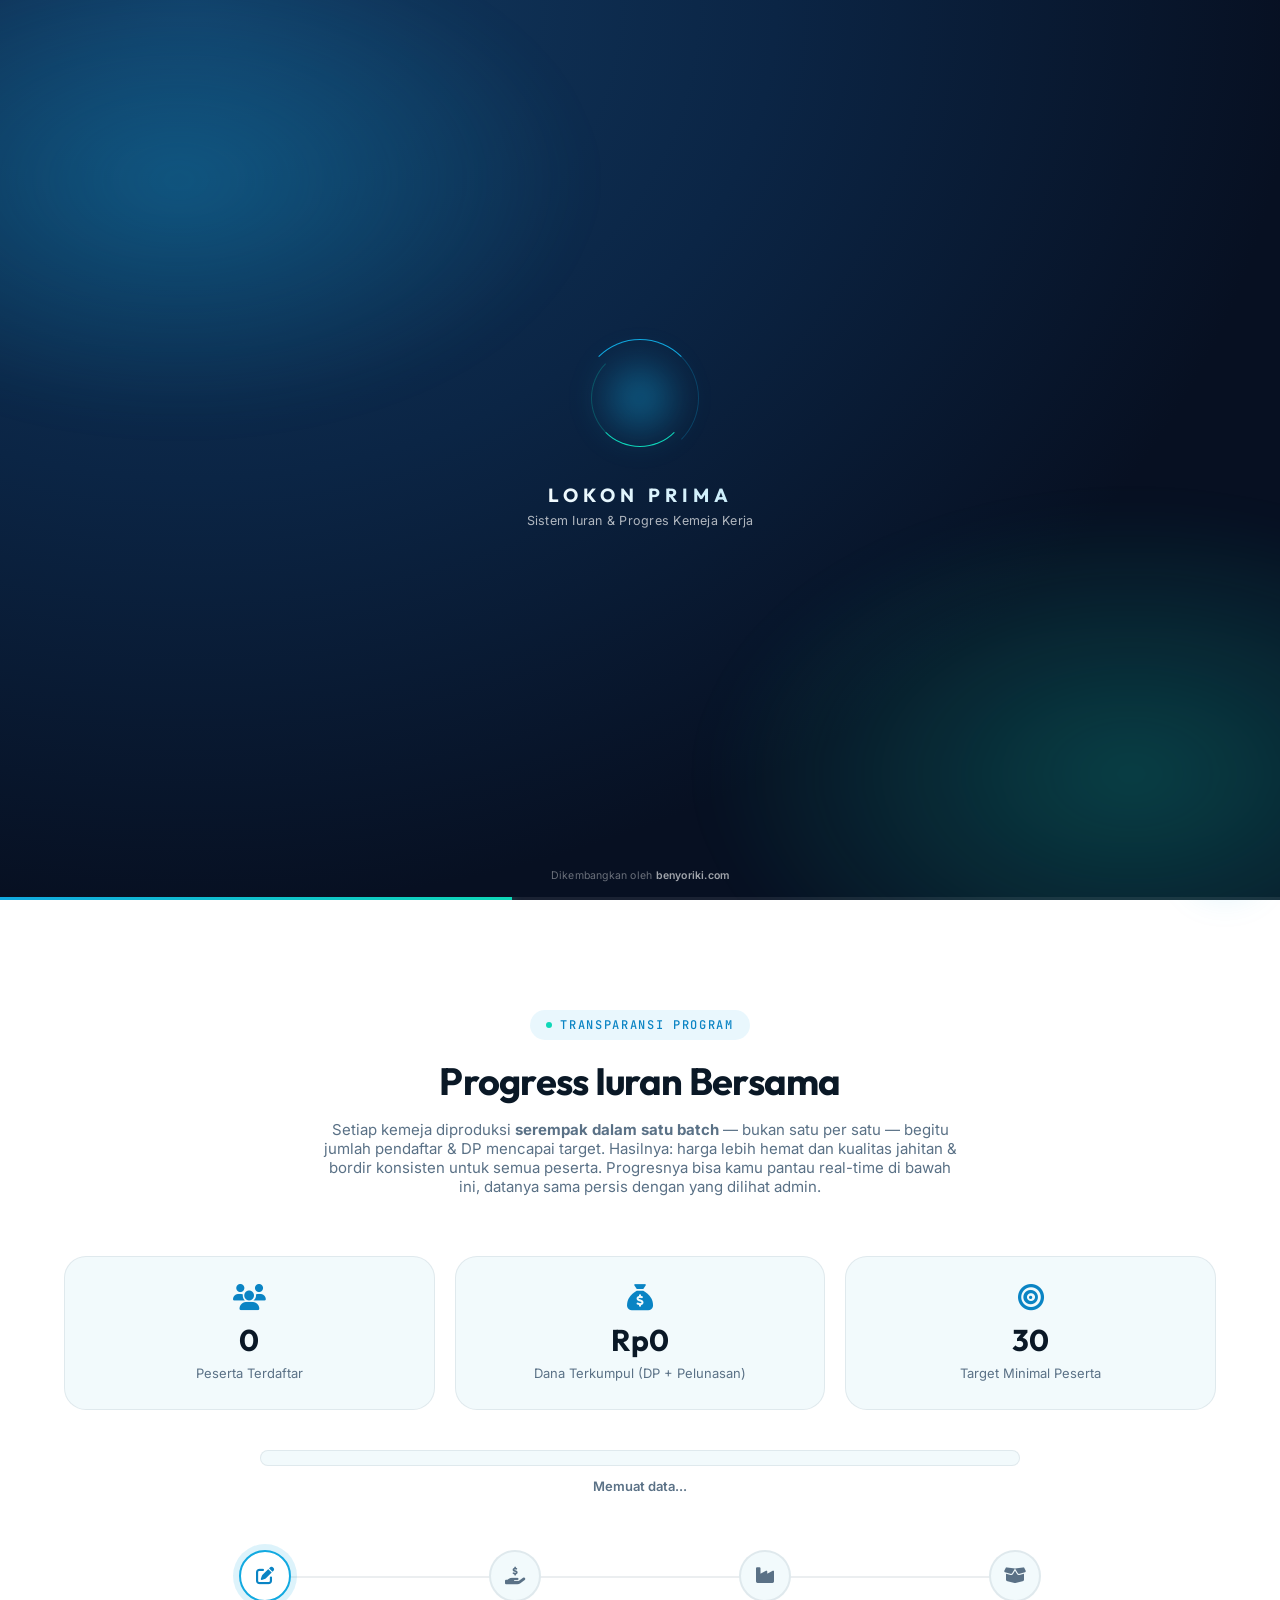
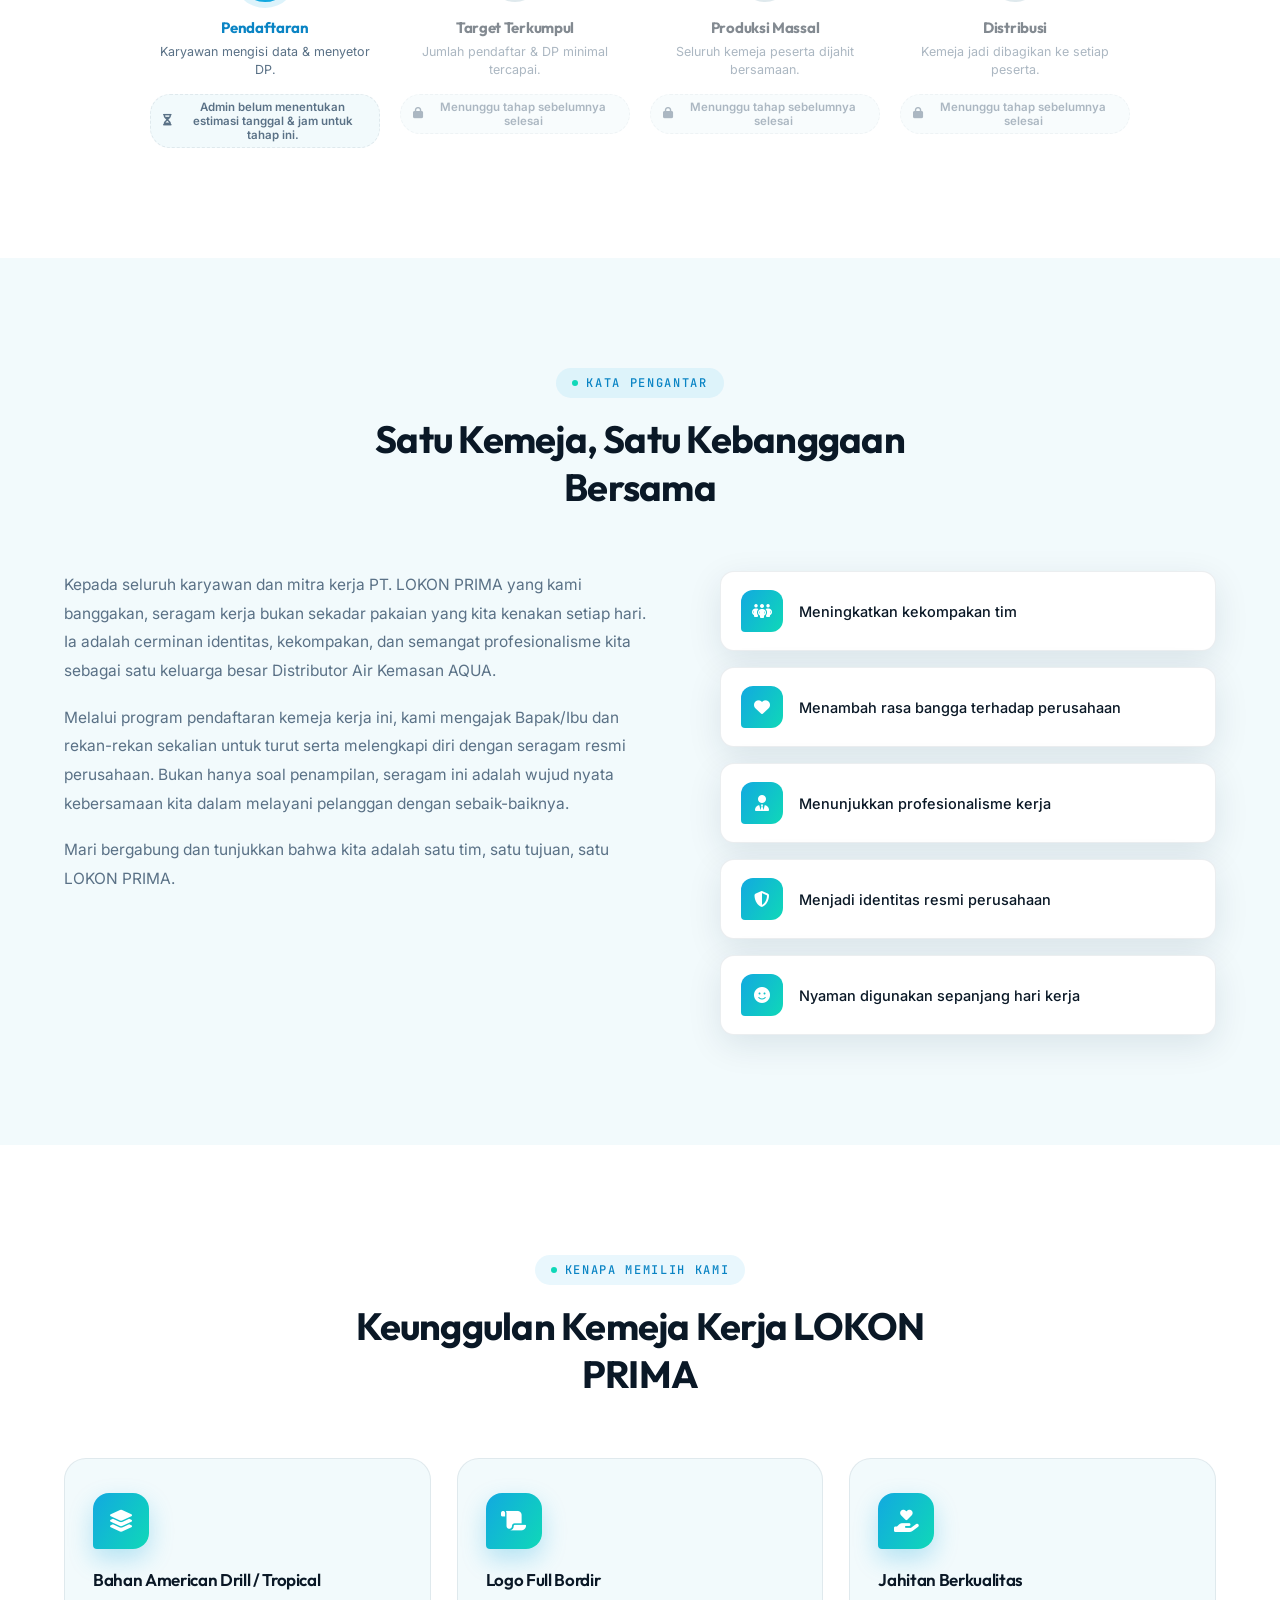
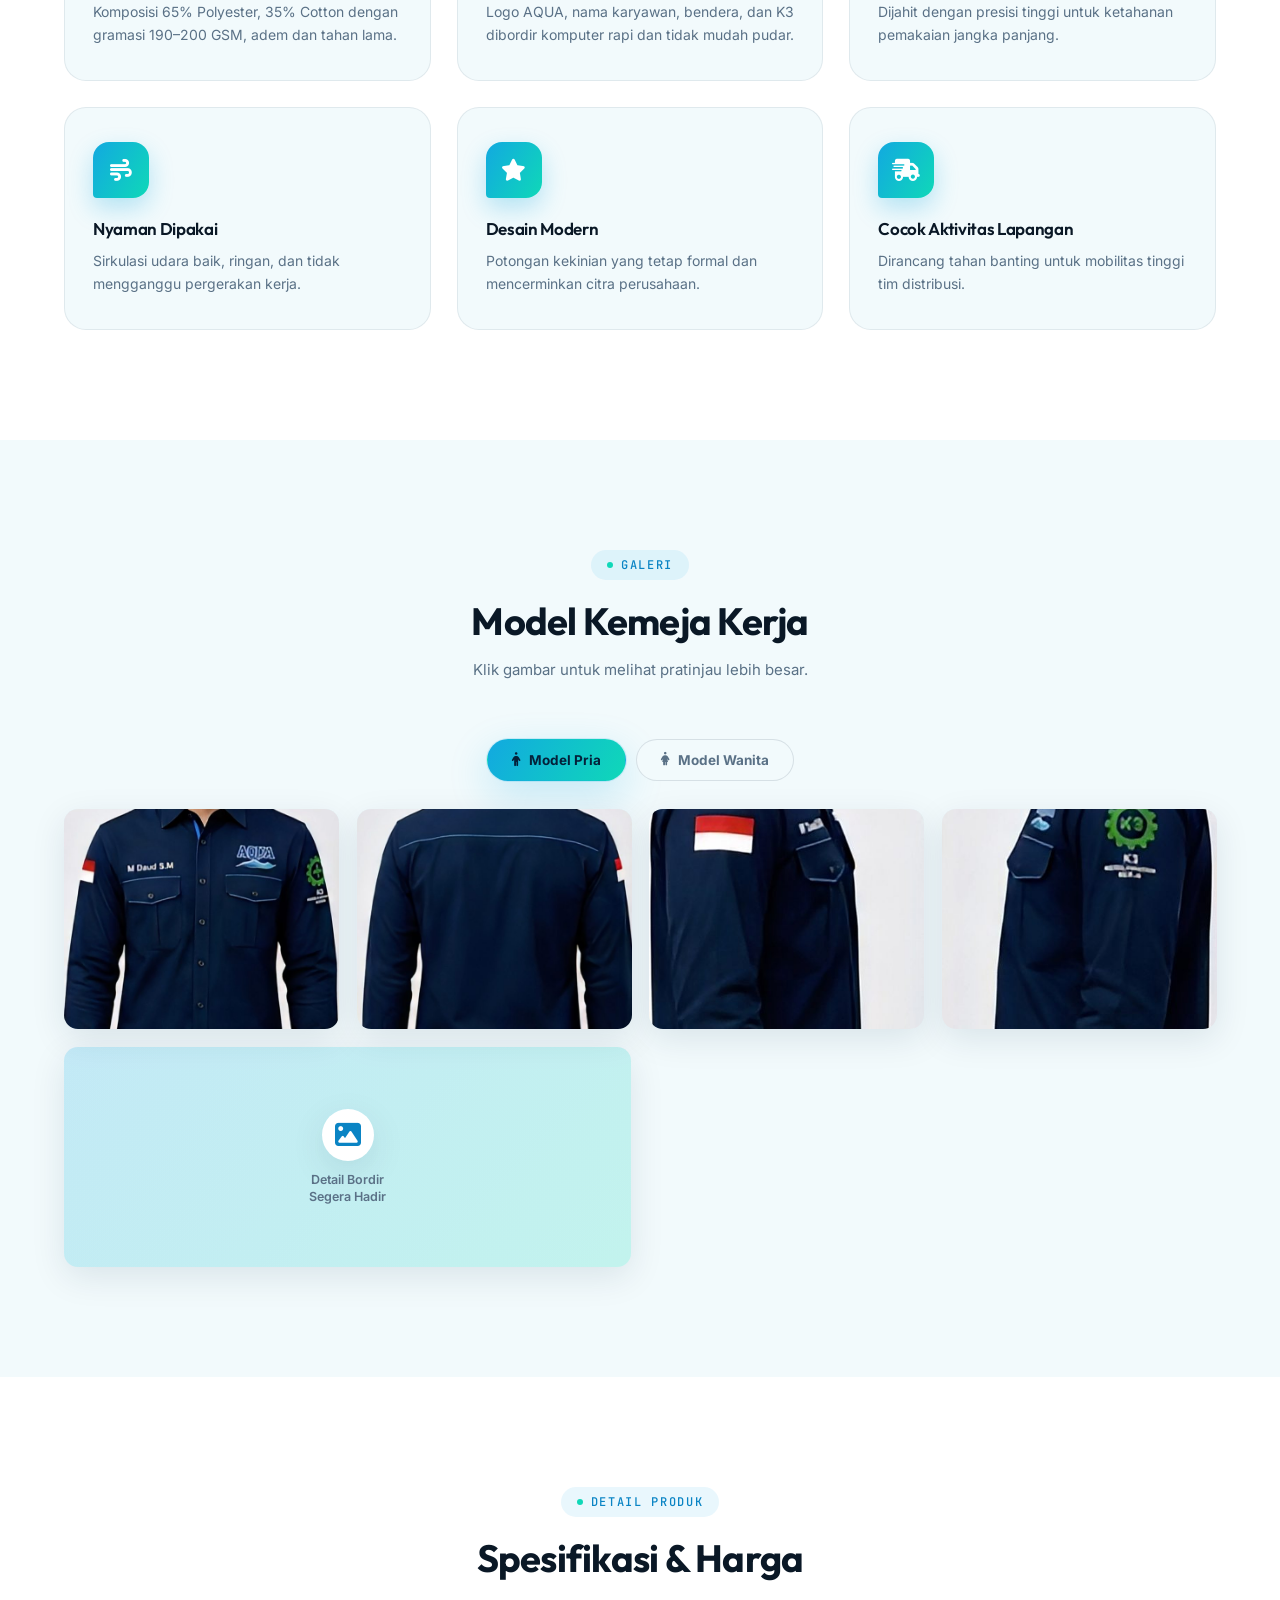
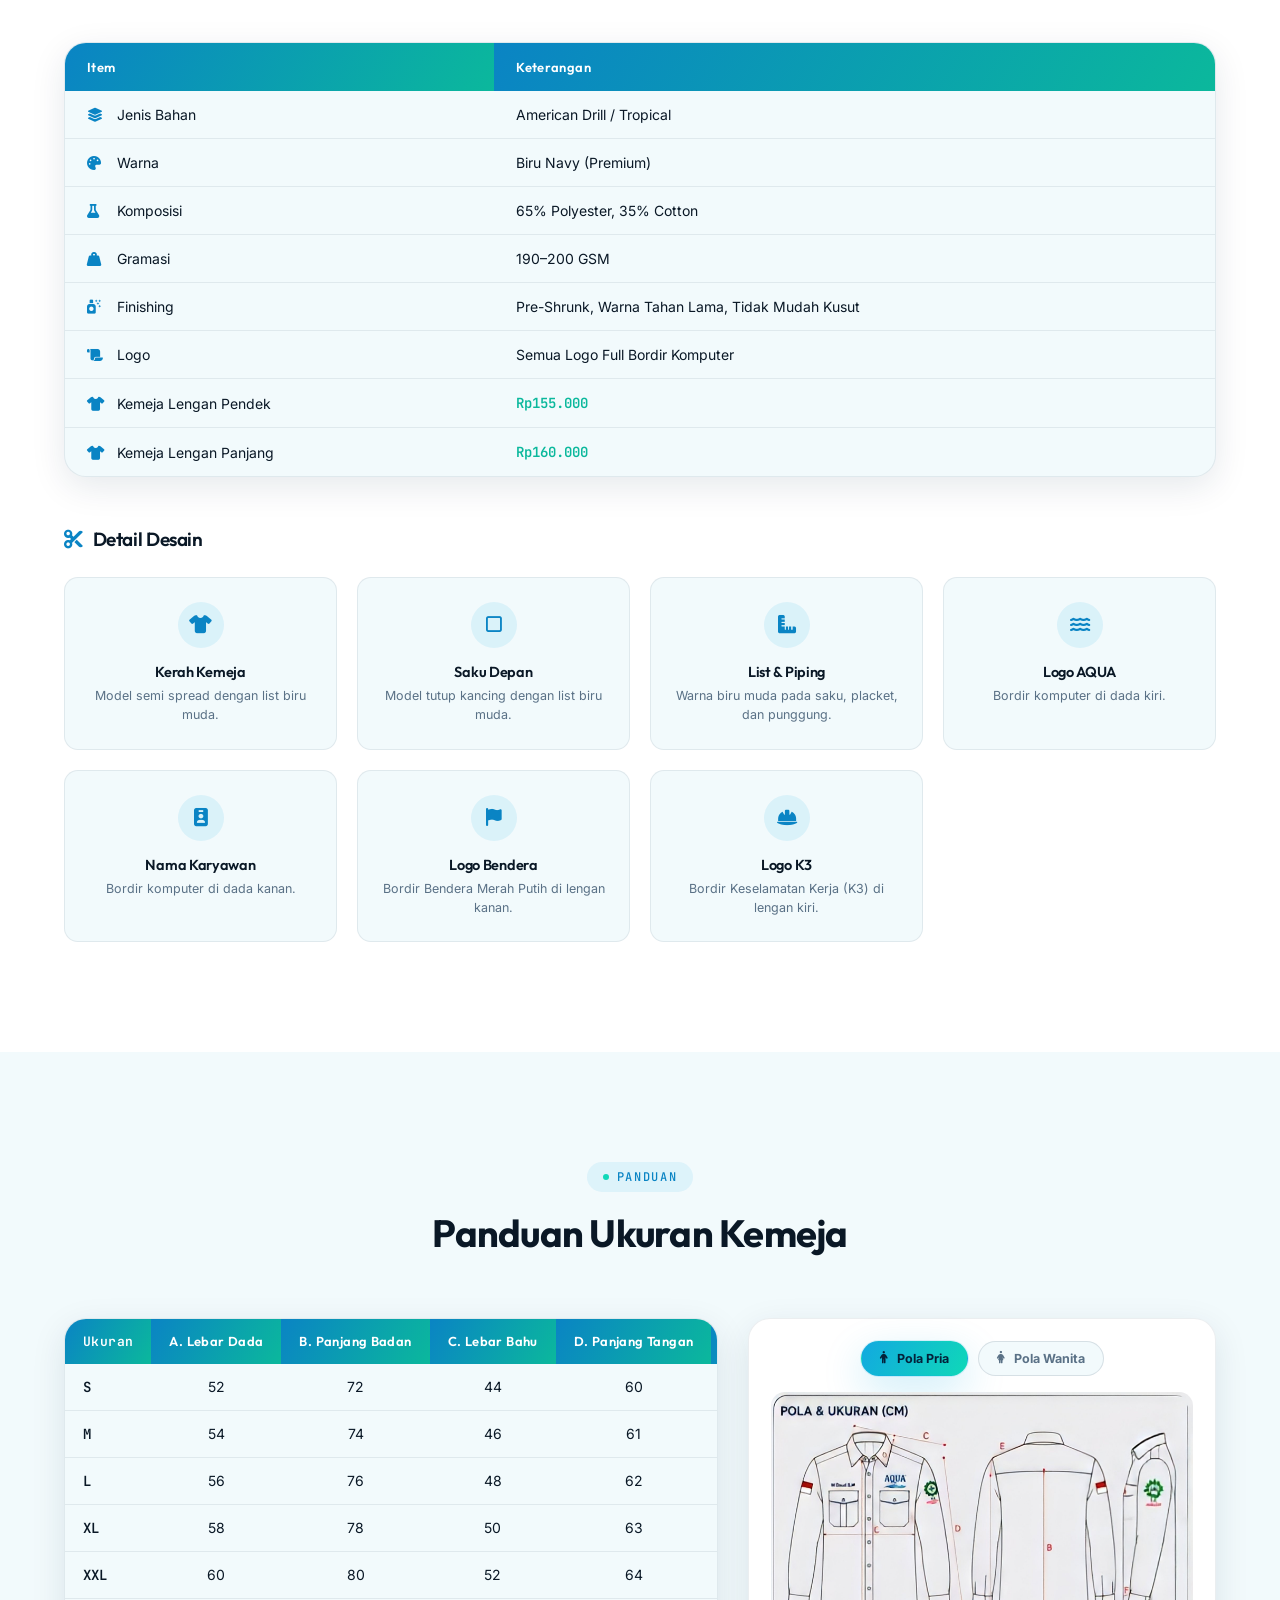
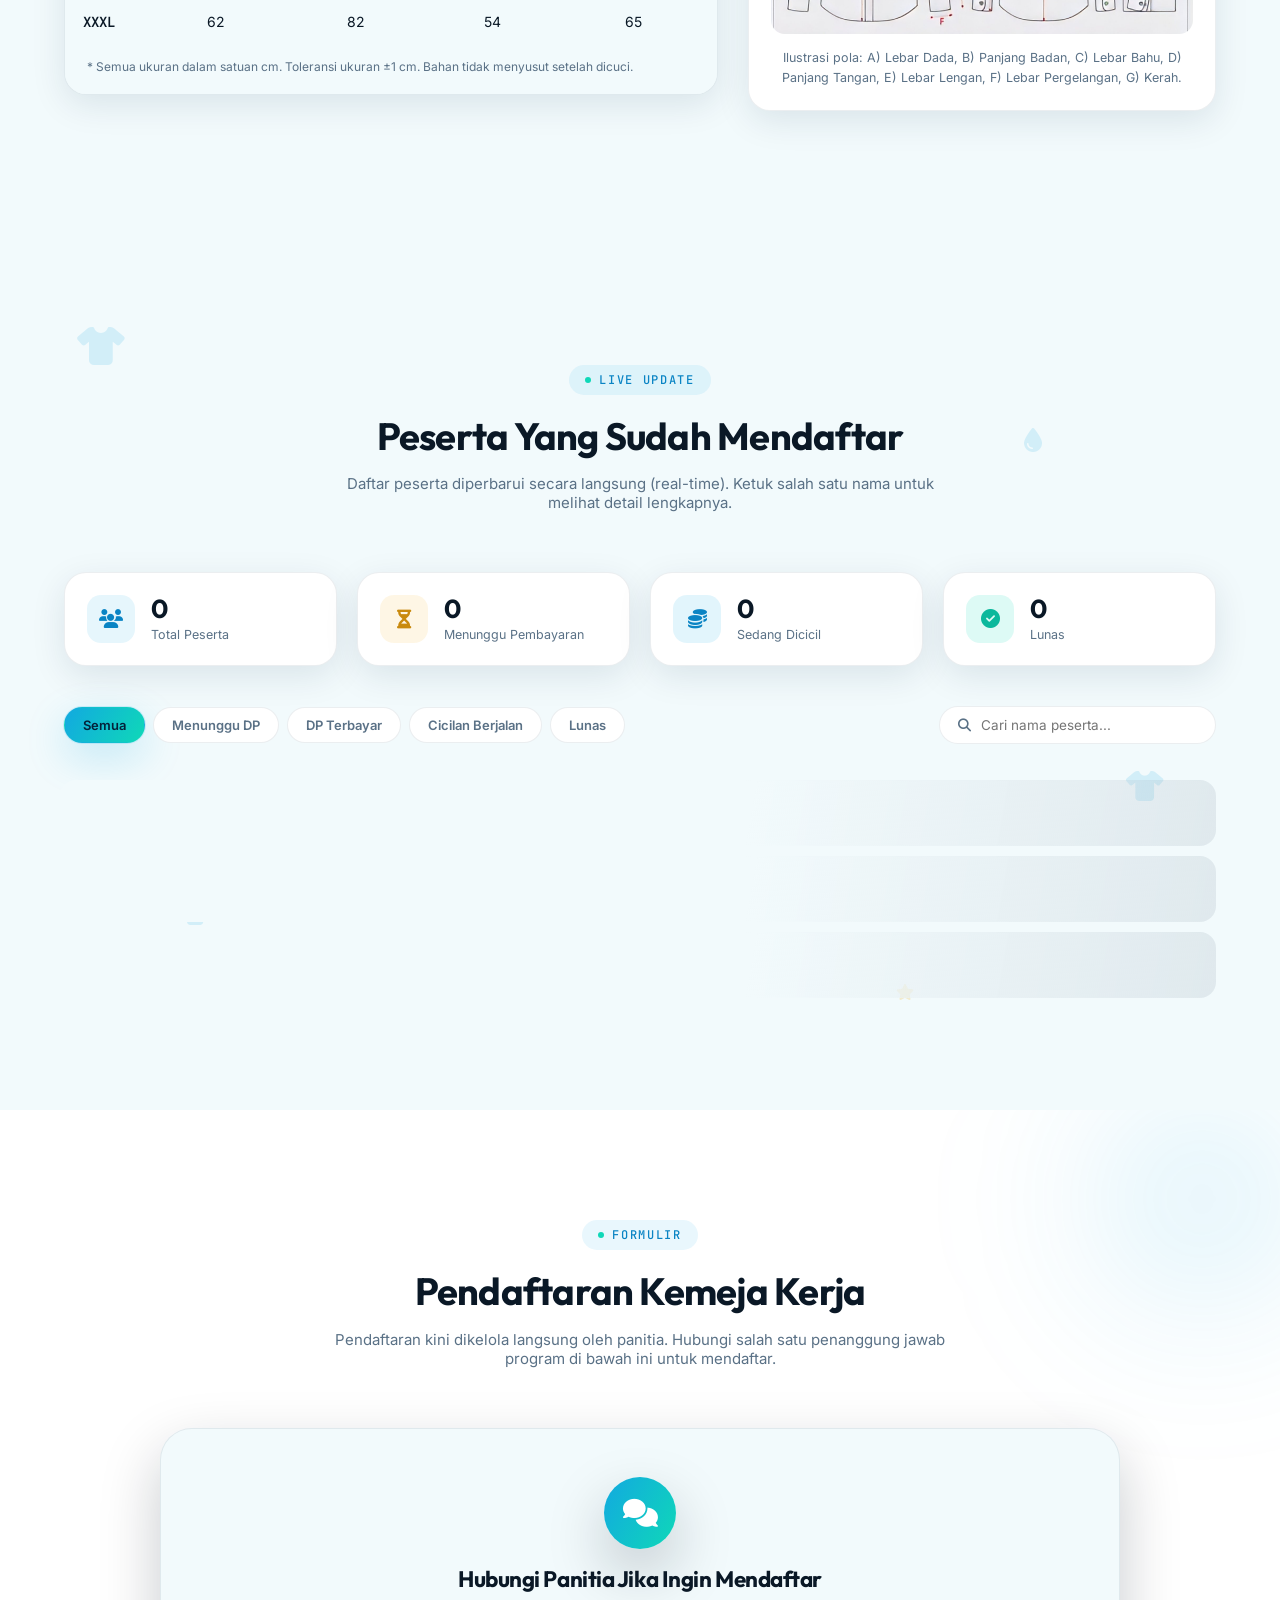
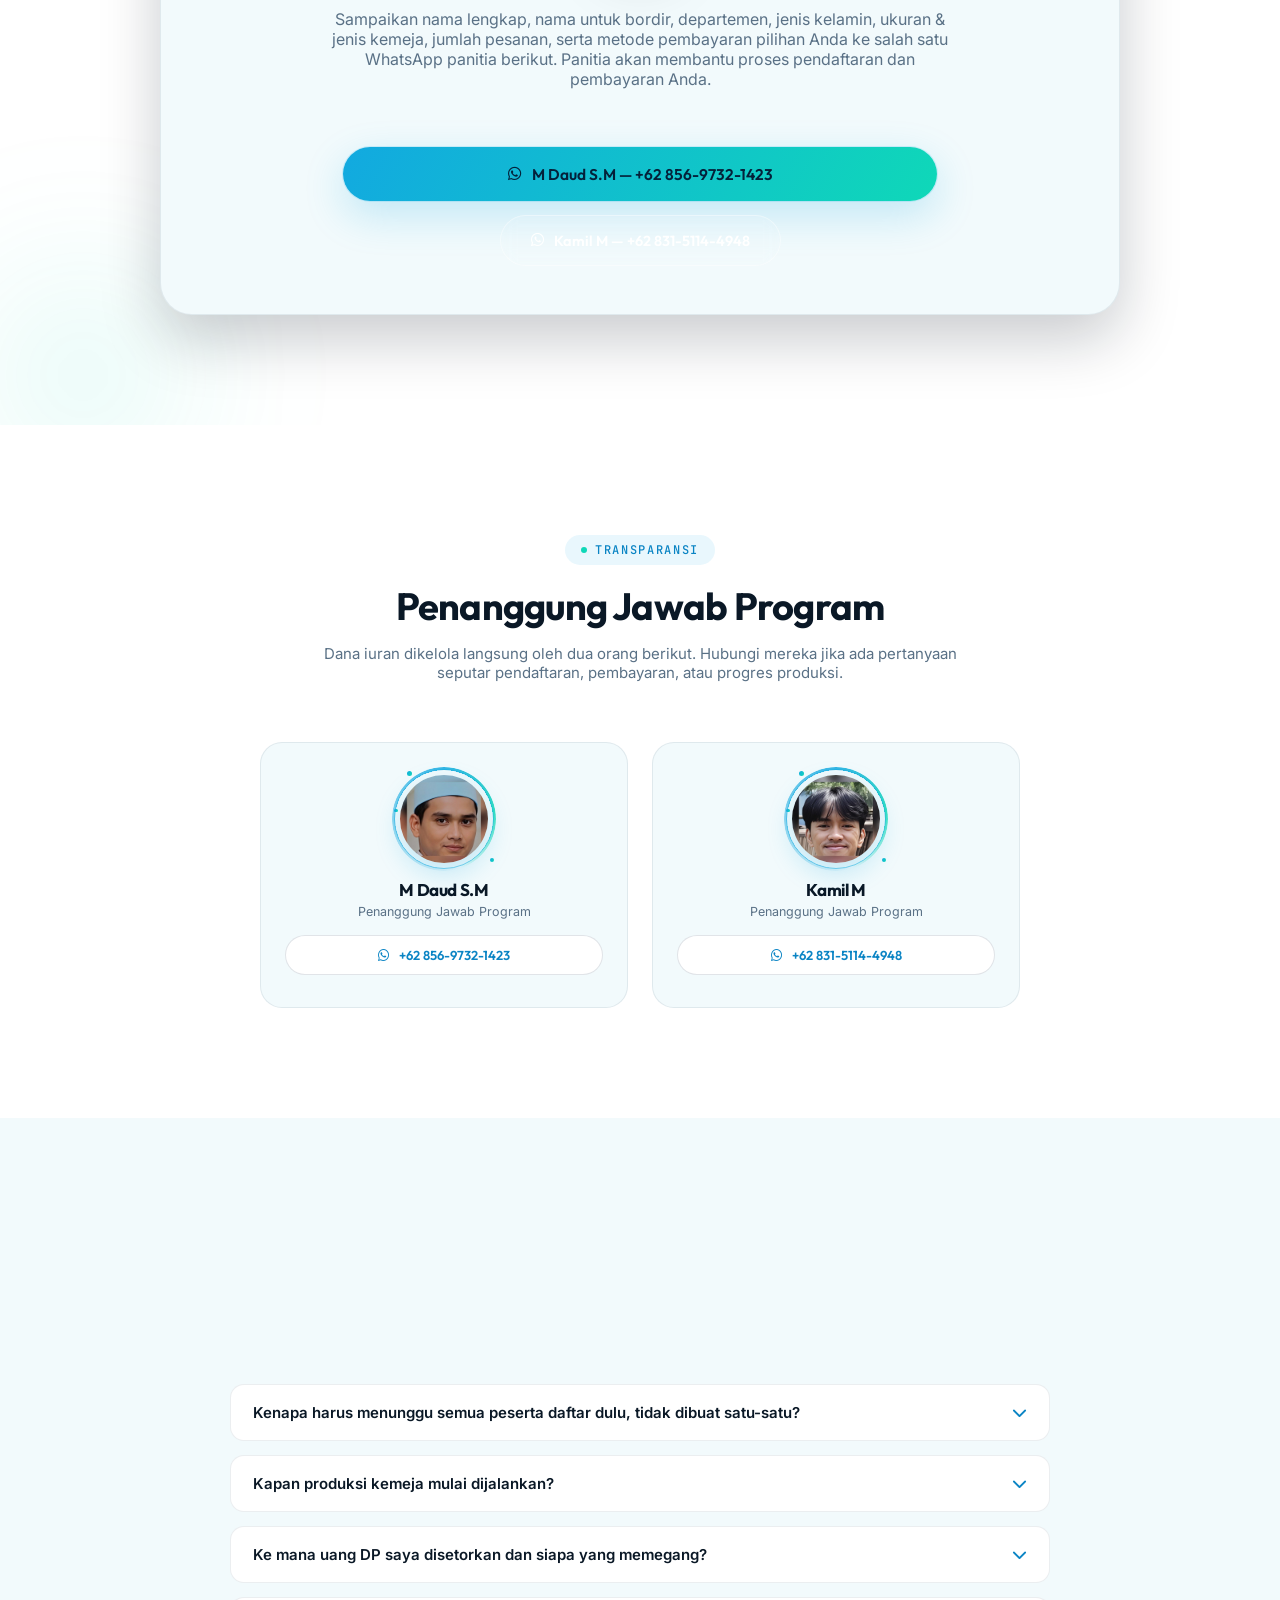
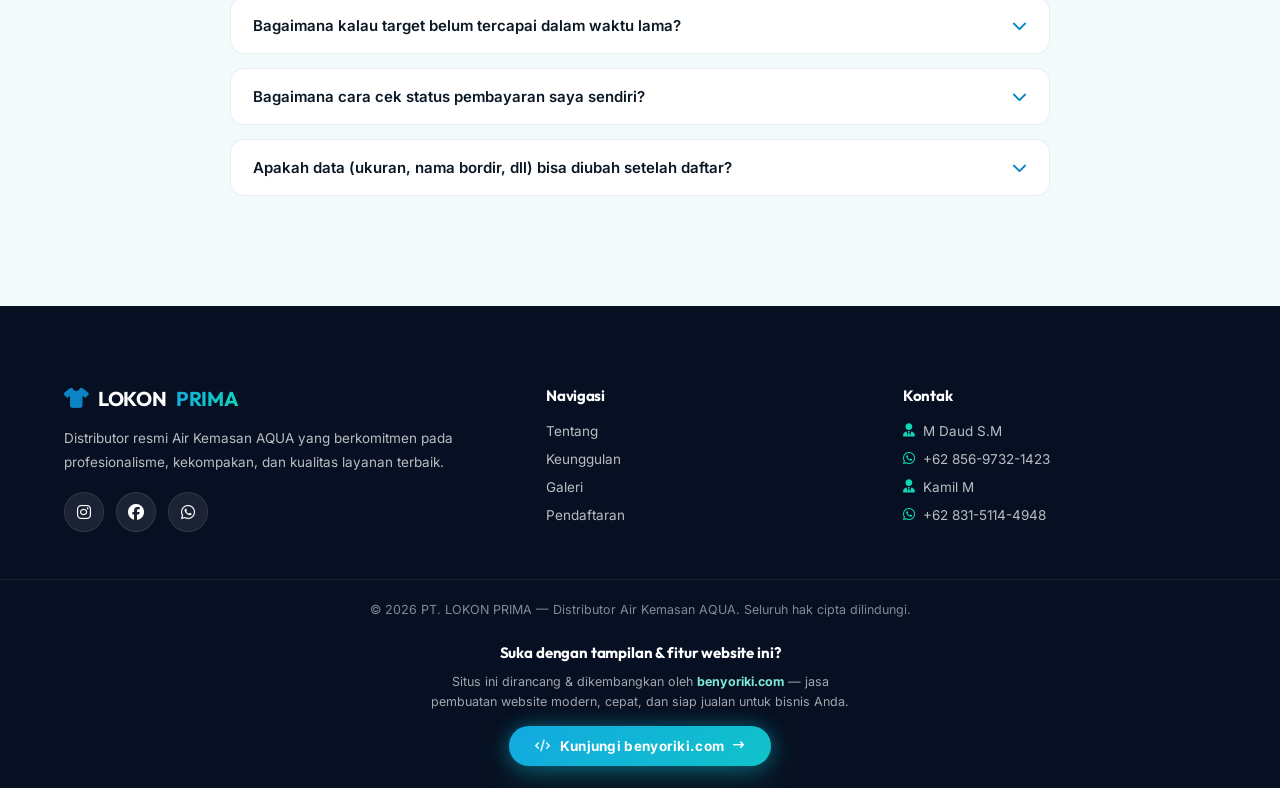
==== commit 6ba8a423: "Add files via upload" ====
--- a/index.html
+++ b/index.html
@@ -20,7 +20,7 @@
 <meta property="og:url" content="https://benyoriki.github.io/Kemeja/">
 <meta property="og:title" content="👔 Pendaftaran Kemeja Kerja PT. LOKON PRIMA 2026">
 <meta property="og:description" content="Daftarkan pembuatan seragam kerja resmi dengan proses cepat, desain modern, bahan berkualitas, dan ukuran yang sesuai untuk seluruh karyawan.">
-<meta property="og:image" content="https://benyoriki.github.io/Kemeja/preview.jpeg">
+<meta property="og:image" content="https://benyoriki.github.io/Kemeja/preview-v2.jpeg">
 <meta property="og:image:width" content="1200">
 <meta property="og:image:height" content="630">
 
@@ -28,7 +28,7 @@
 <meta name="twitter:card" content="summary_large_image">
 <meta name="twitter:title" content="👔 Kemeja Kerja PT. LOKON PRIMA 2026">
 <meta name="twitter:description" content="Website resmi pendaftaran seragam kerja PT. LOKON PRIMA. Pilih ukuran, lihat desain terbaru, dan lakukan pendaftaran secara online dengan mudah.">
-<meta name="twitter:image" content="https://benyoriki.github.io/Kemeja/preview.jpeg">
+<meta name="twitter:image" content="https://benyoriki.github.io/Kemeja/preview-v2.jpeg">
 
 <!-- SEO -->
 <meta name="keywords" content="kemeja kerja, seragam kerja, PT Lokon Prima, distributor AQUA, pendaftaran kemeja, seragam karyawan, ukuran kemeja, bahan kemeja, seragam perusahaan, kemeja kerja 2026">
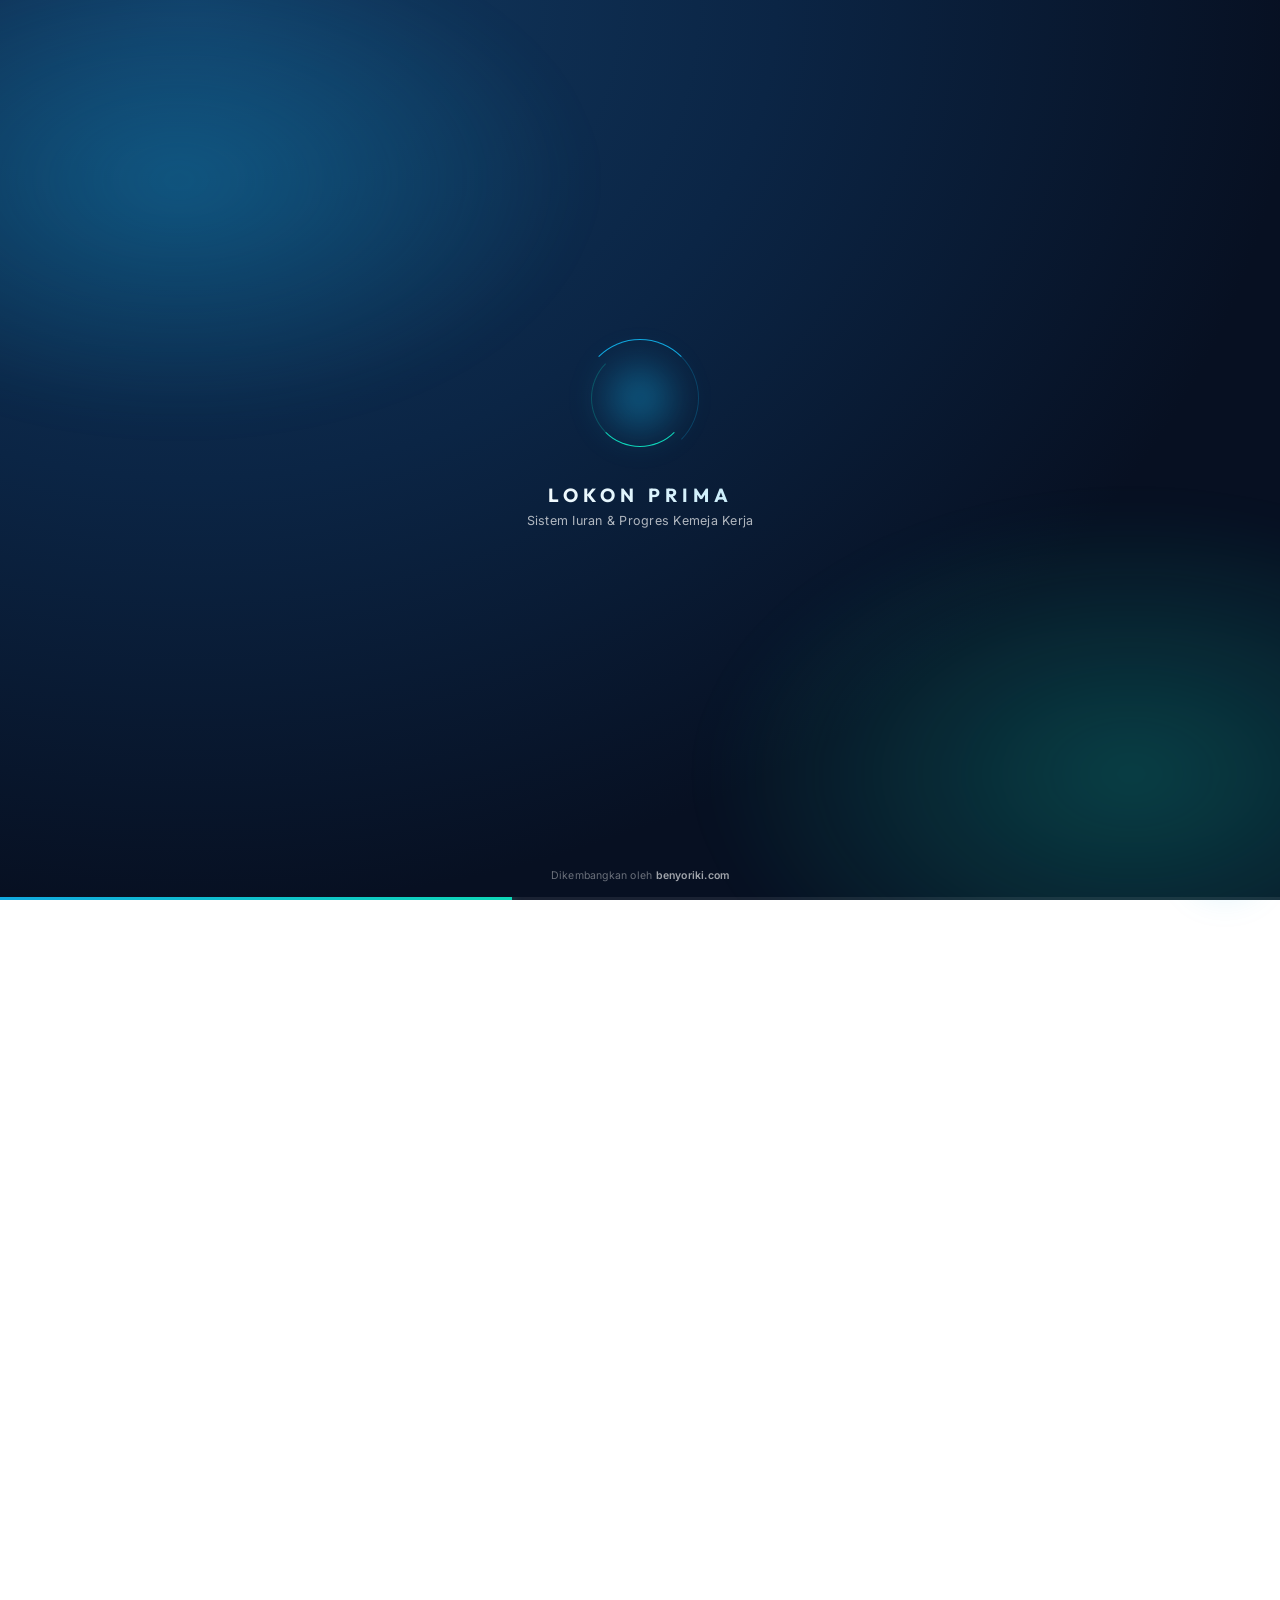
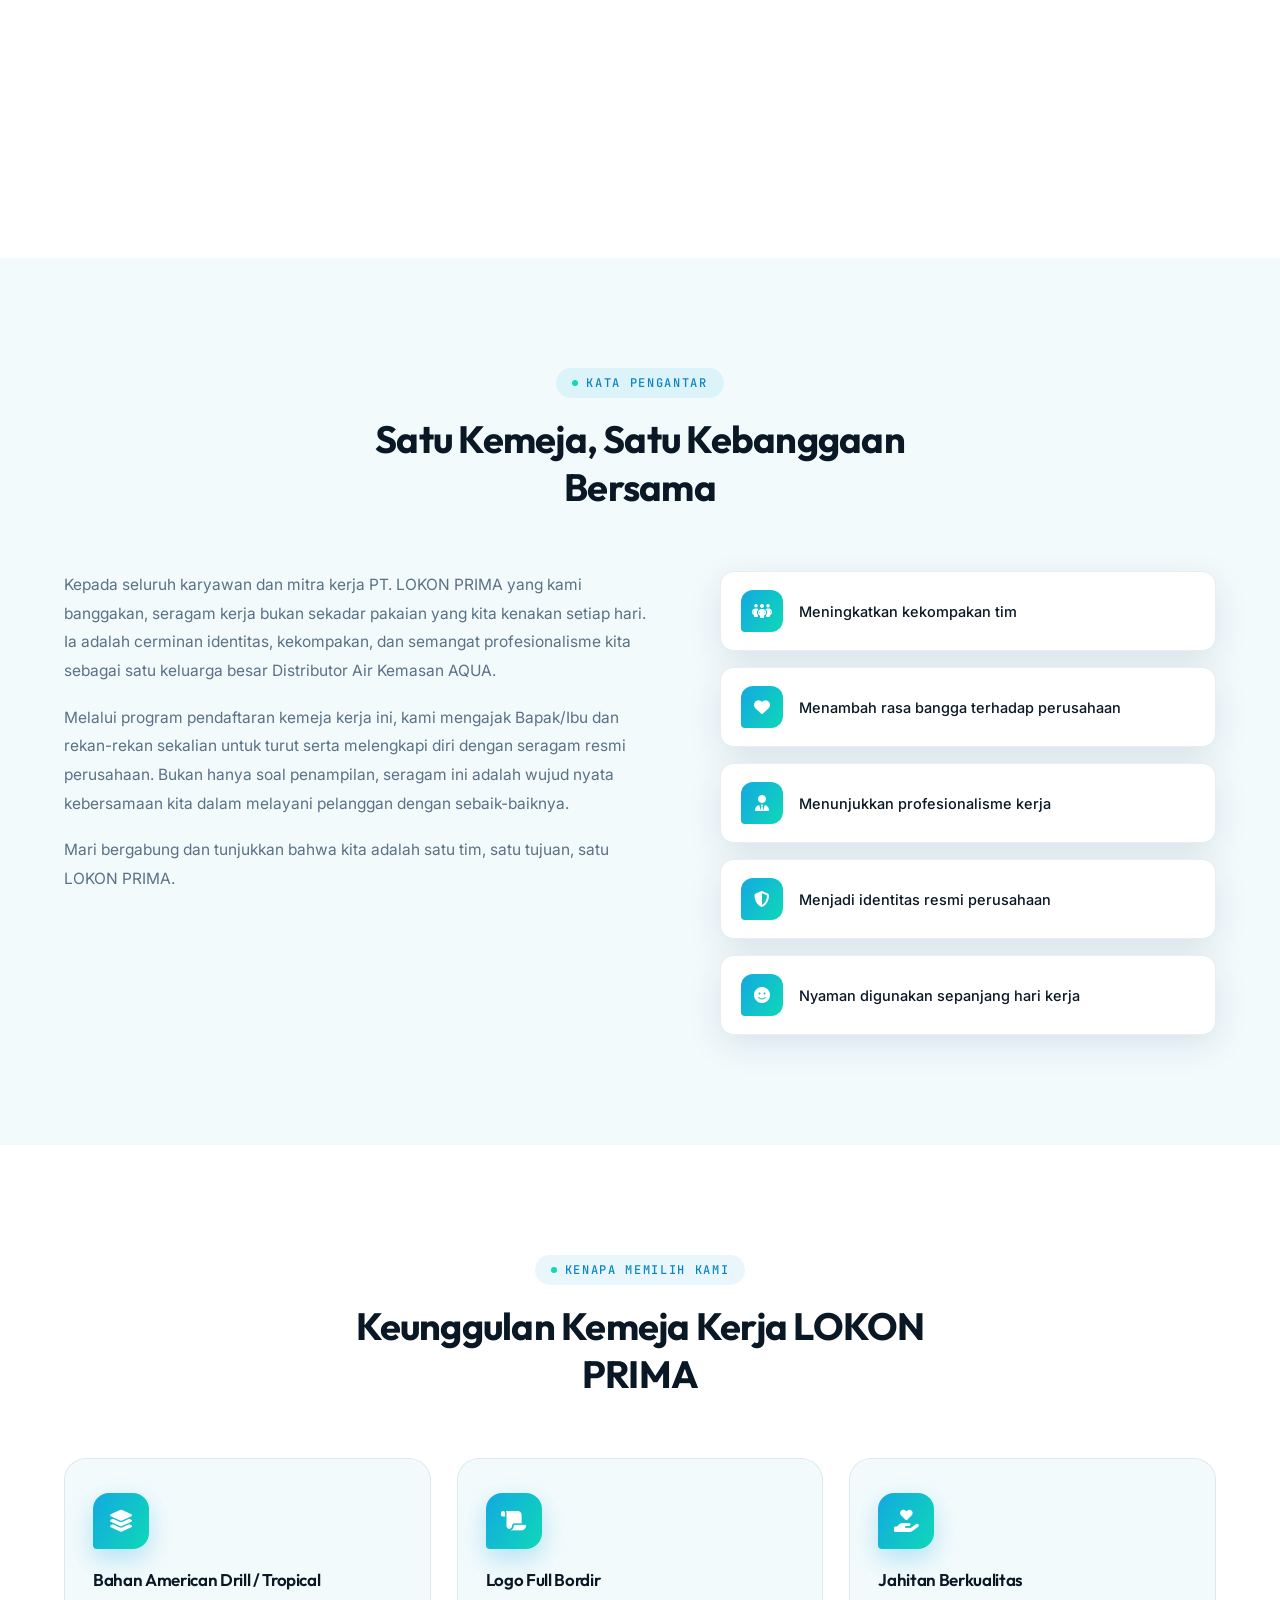
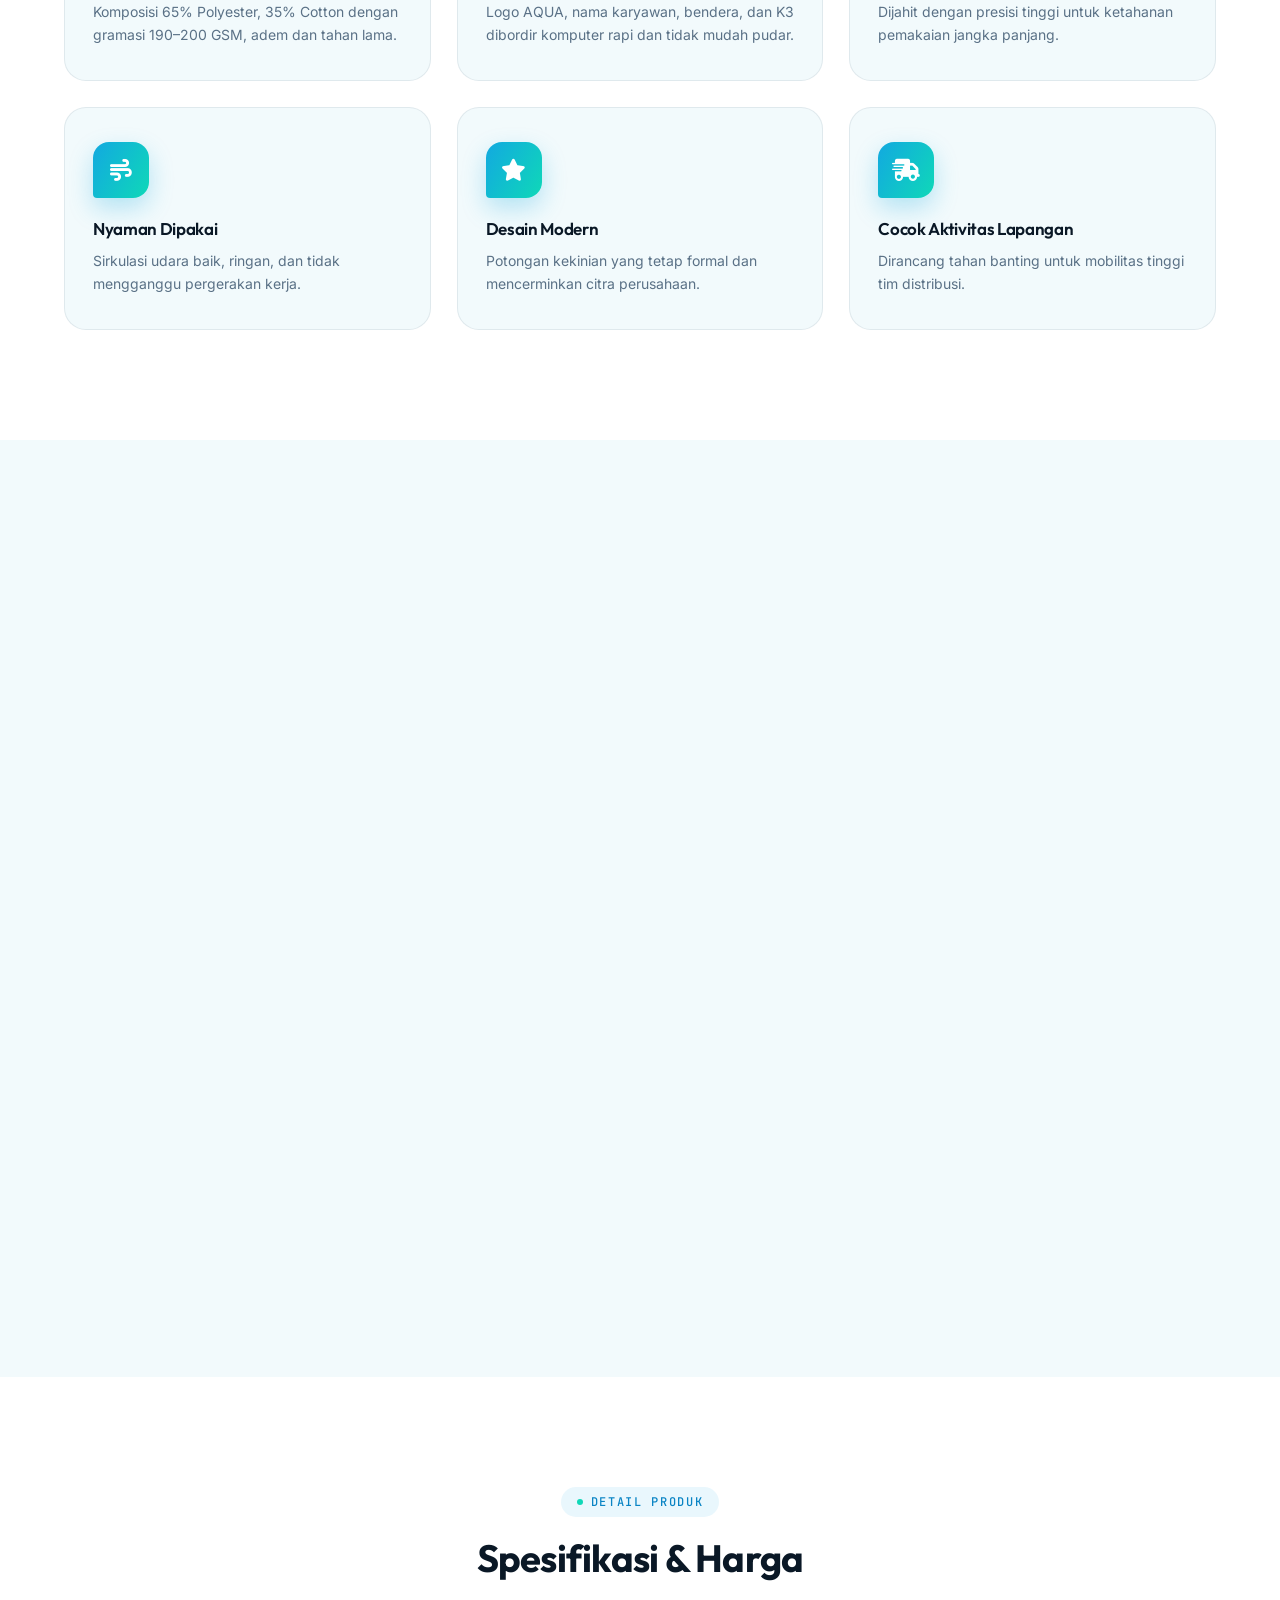
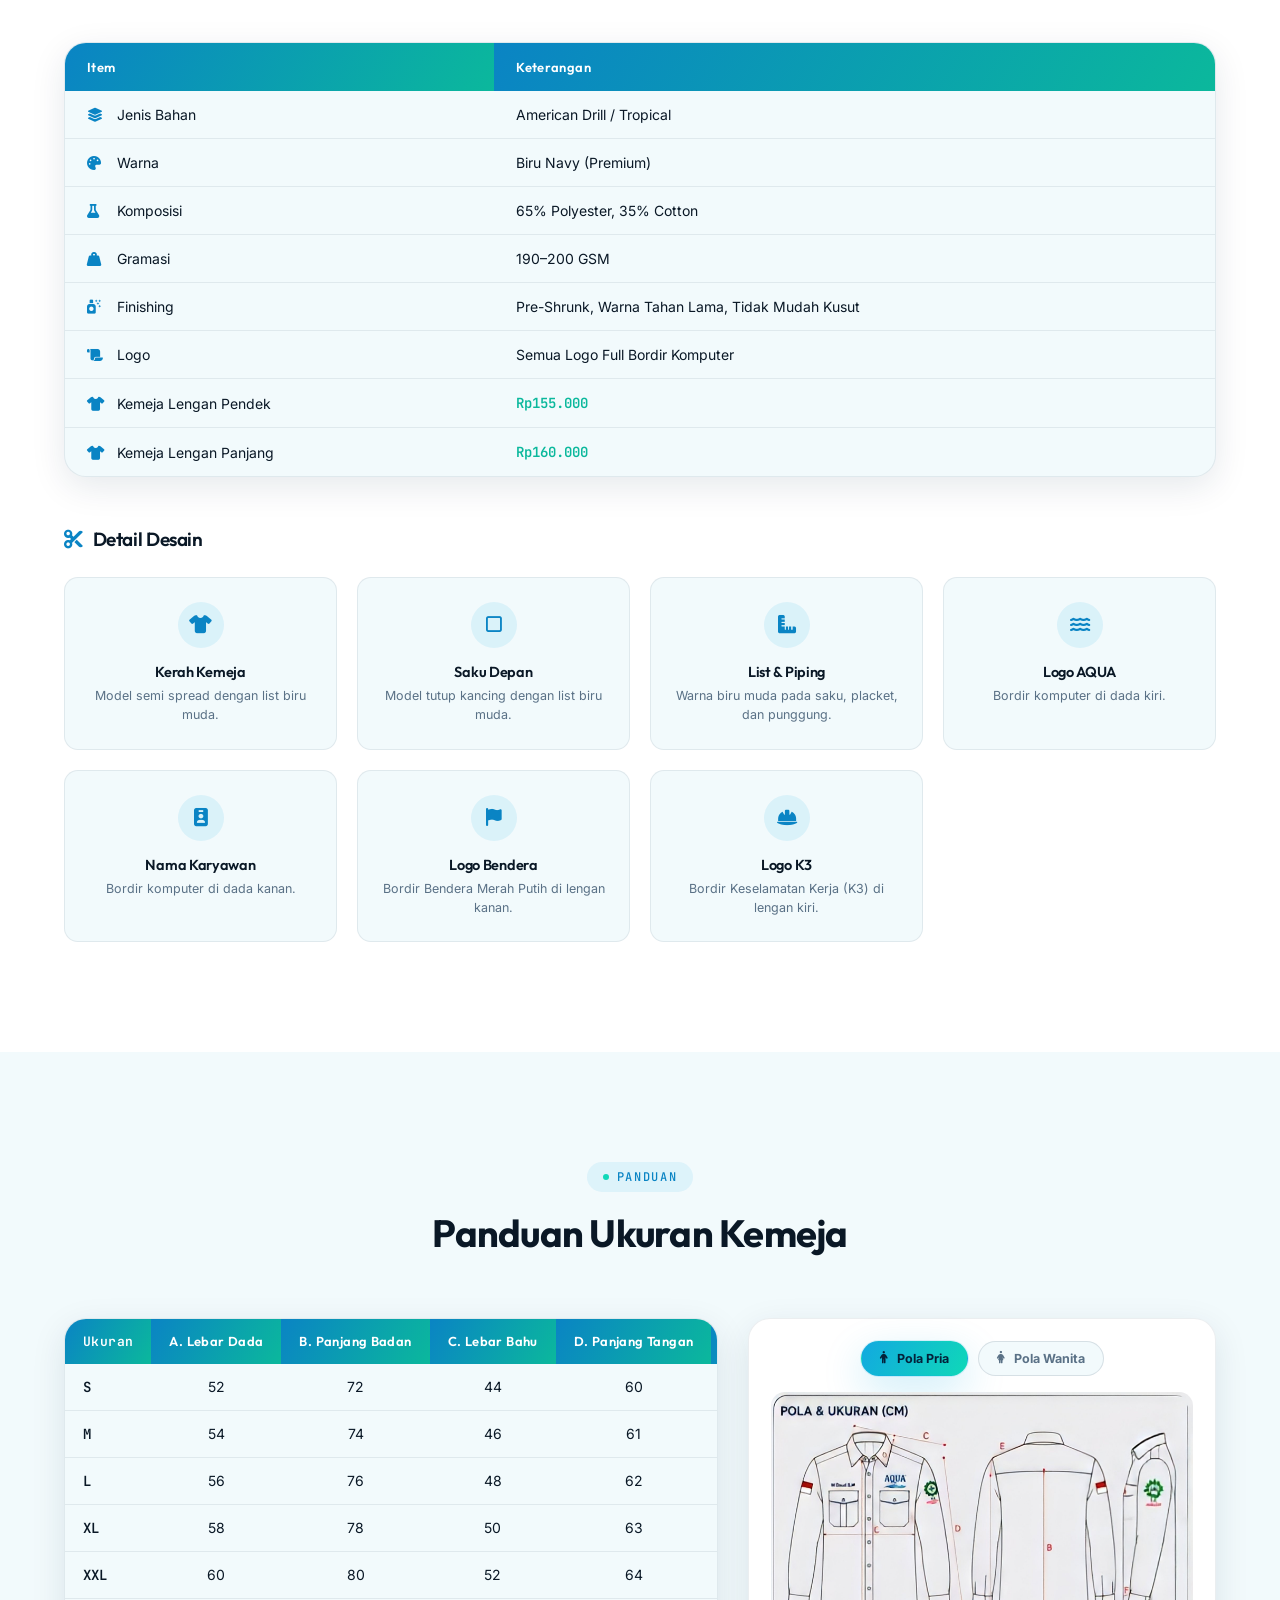
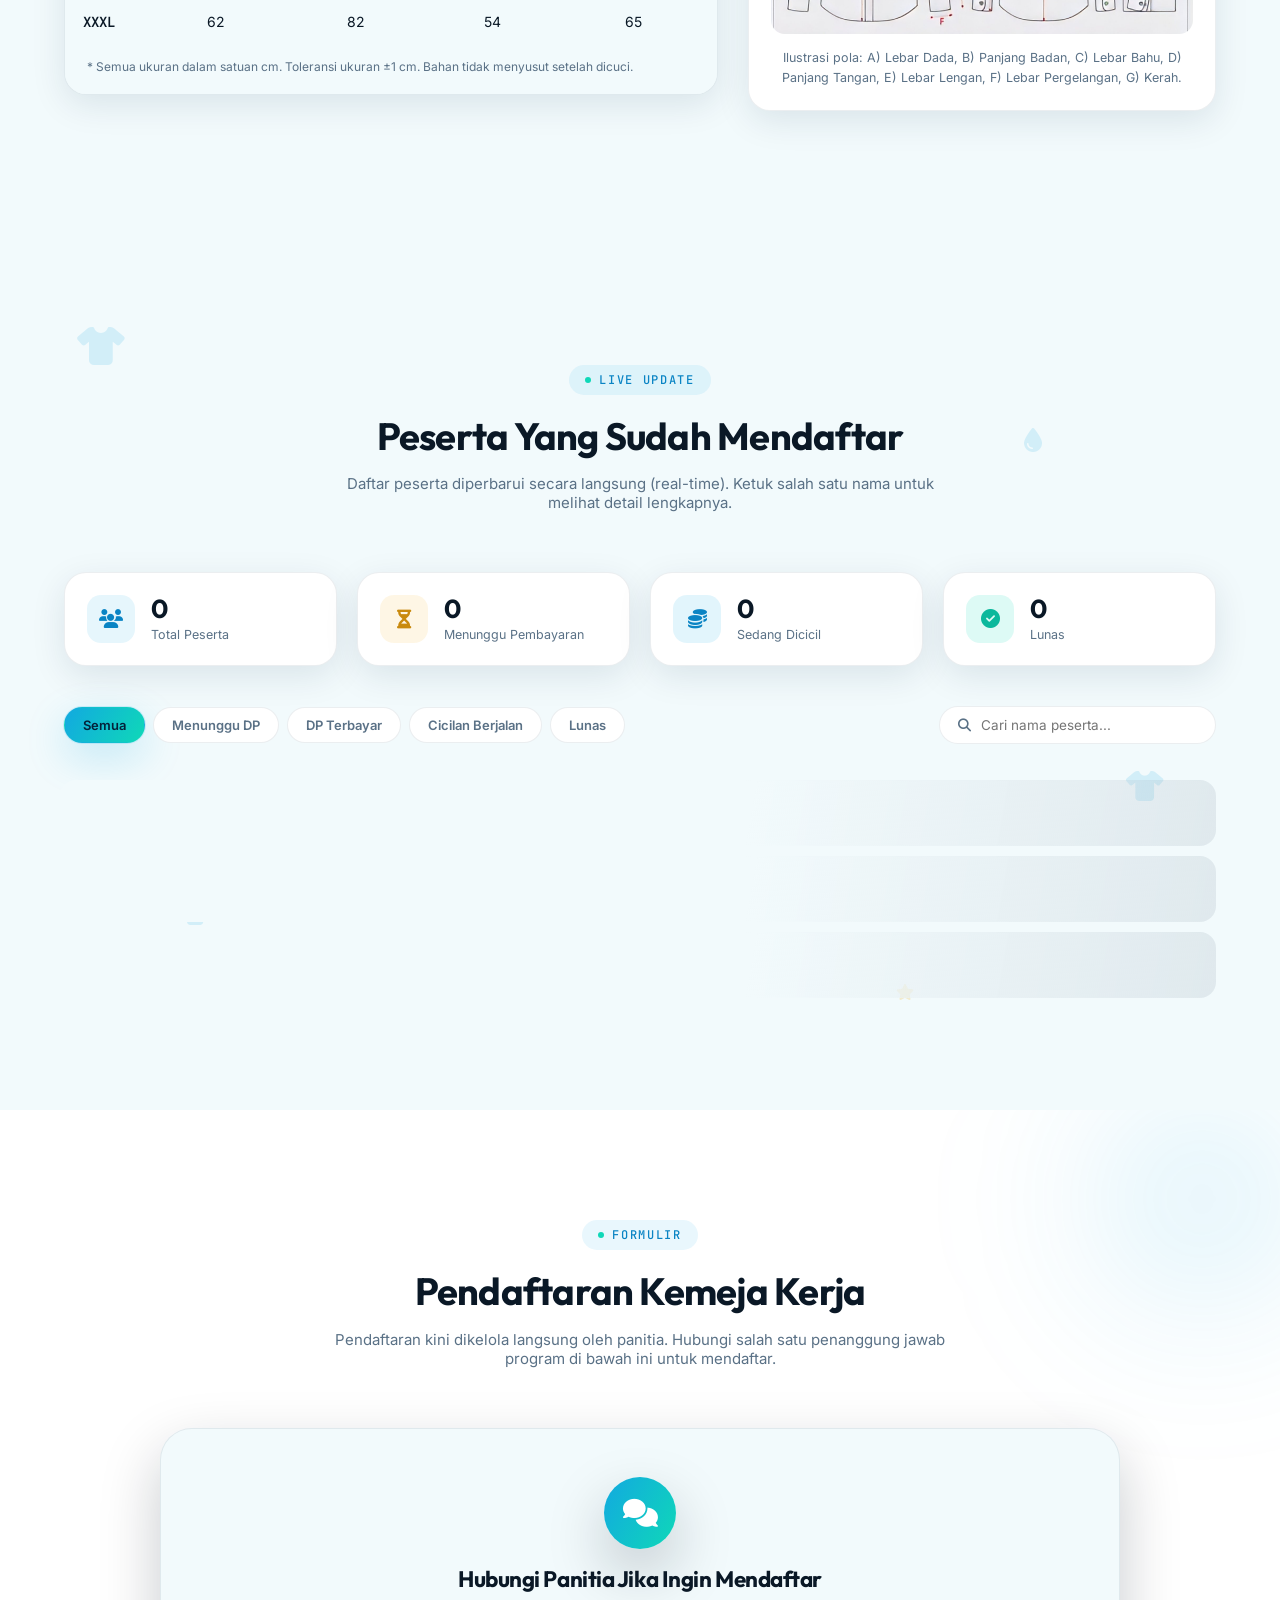
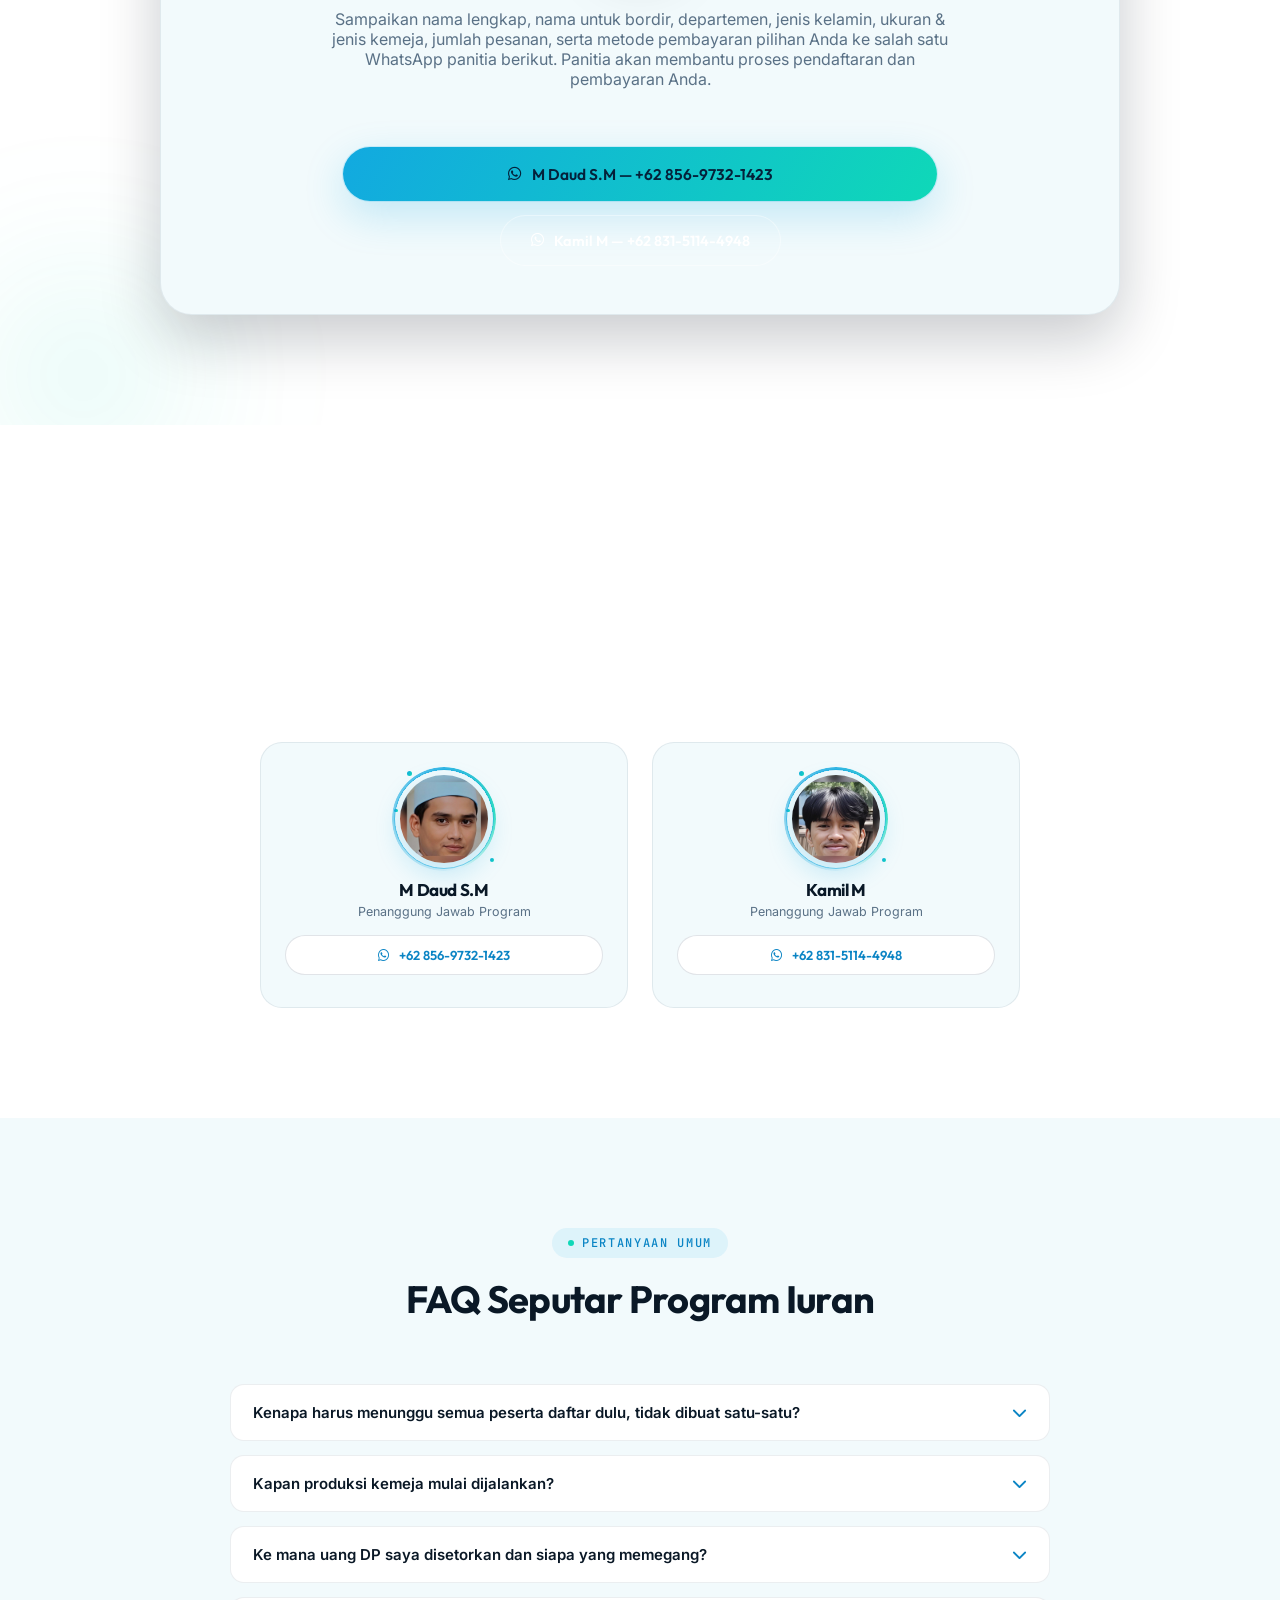
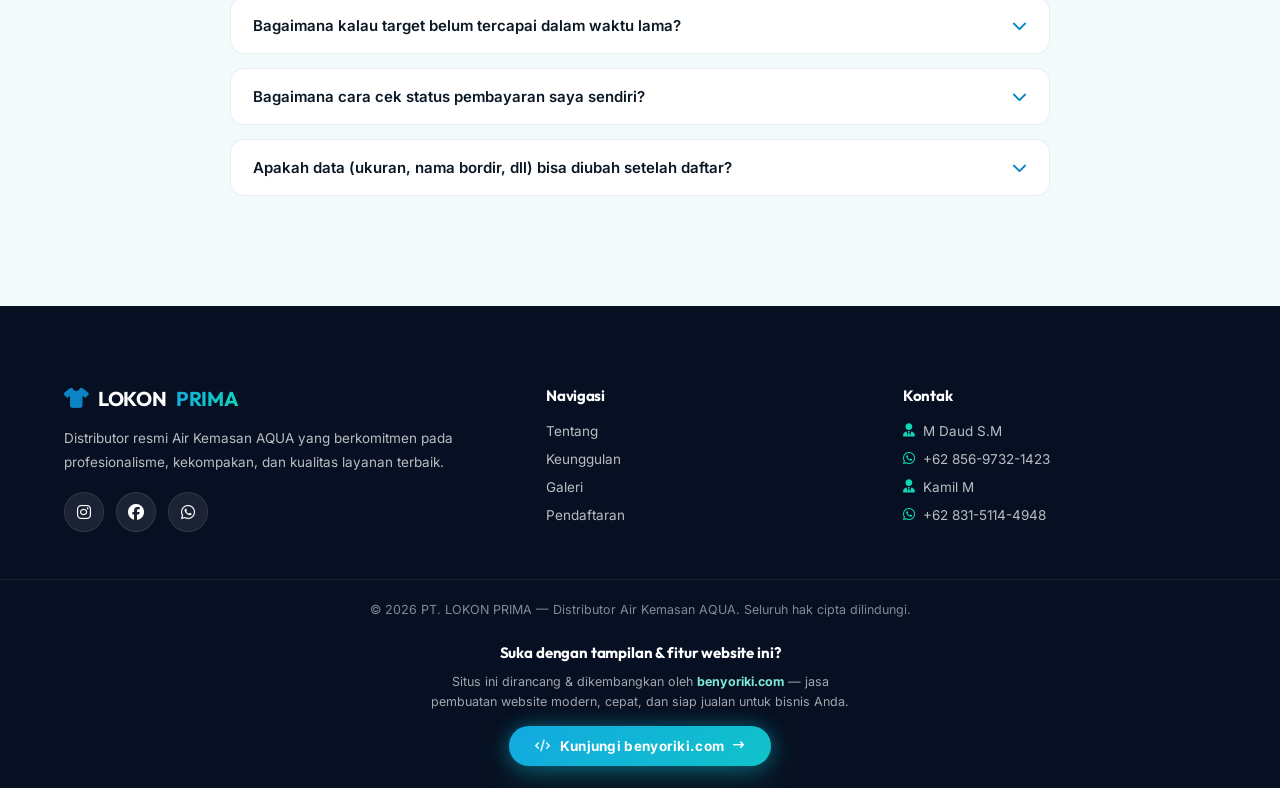
==== commit 2d5661cd: "Add files via upload" ====
--- a/index.html
+++ b/index.html
@@ -5,34 +5,35 @@
 <meta name="viewport" content="width=device-width, initial-scale=1.0">
 
 <!-- ===== SEO META ===== -->
-<title>Pendaftaran Kemeja Kerja | PT. LOKON PRIMA - Distributor AQUA</title>
-<meta name="description" content="Formulir pendaftaran pembuatan kemeja kerja resmi PT. LOKON PRIMA, Distributor Air Kemasan AQUA. Bahan Tropical premium, logo bordir, dan proses cepat.">
-<meta name="keywords" content="kemeja kerja, seragam PT LOKON PRIMA, distributor AQUA, pendaftaran seragam">
+<title>Part02 Selesai | Kemeja Kerja PT. LOKON PRIMA - Distributor AQUA</title>
+<meta name="title" content="✅ Part02 Selesai – Kemeja Kerja PT. LOKON PRIMA 2026">
+<meta name="description" content="Terima kasih! Pendaftaran & produksi Part02 sudah selesai. Part03 segera hadir – pantau terus website resmi kami.">
+<meta name="keywords" content="kemeja kerja, seragam PT LOKON PRIMA, distributor AQUA, pendaftaran kemeja kerja Part02, Part03 coming soon, seragam karyawan 2026">
 <meta name="author" content="PT. LOKON PRIMA">
-
-  
-<!-- Primary Meta -->
-<meta name="title" content="Pendaftaran Kemeja Kerja PT. LOKON PRIMA 2026 | Seragam Resmi Karyawan">
-<meta name="description" content="Website resmi pendaftaran pembuatan kemeja kerja PT. LOKON PRIMA Distributor Air Minum AQUA. Lihat desain terbaru, pilihan ukuran, jenis bahan premium, panduan pemesanan, dan daftarkan diri Anda dengan mudah secara online.">
-
-<!-- Open Graph / WhatsApp / Facebook -->
+<link rel="canonical" href="https://benyoriki.github.io/Kemeja/">
+
+<!-- Open Graph / WhatsApp / Facebook (gambar 1200x628, absolut, < 300 KB) -->
 <meta property="og:type" content="website">
+<meta property="og:site_name" content="PT. LOKON PRIMA">
+<meta property="og:locale" content="id_ID">
 <meta property="og:url" content="https://benyoriki.github.io/Kemeja/">
-<meta property="og:title" content="👔 Pendaftaran Kemeja Kerja PT. LOKON PRIMA 2026">
-<meta property="og:description" content="Daftarkan pembuatan seragam kerja resmi dengan proses cepat, desain modern, bahan berkualitas, dan ukuran yang sesuai untuk seluruh karyawan.">
-<meta property="og:image" content="https://benyoriki.github.io/Kemeja/preview-v2.jpeg">
+<meta property="og:title" content="✅ Part02 Selesai – Kemeja Kerja PT. LOKON PRIMA 2026">
+<meta property="og:description" content="Terima kasih! Pendaftaran & produksi Part02 sudah selesai. Part03 segera hadir – pantau terus website resmi kami.">
+<meta property="og:image" content="https://benyoriki.github.io/Kemeja/preview-part03.jpg">
+<meta property="og:image:secure_url" content="https://benyoriki.github.io/Kemeja/preview-part03.jpg">
+<meta property="og:image:type" content="image/jpeg">
 <meta property="og:image:width" content="1200">
-<meta property="og:image:height" content="630">
+<meta property="og:image:height" content="628">
+<meta property="og:image:alt" content="Part02 Selesai - Pendaftaran Kemeja Kerja 2026 PT. LOKON PRIMA. Part03 Coming Soon.">
 
 <!-- Twitter / X -->
 <meta name="twitter:card" content="summary_large_image">
-<meta name="twitter:title" content="👔 Kemeja Kerja PT. LOKON PRIMA 2026">
-<meta name="twitter:description" content="Website resmi pendaftaran seragam kerja PT. LOKON PRIMA. Pilih ukuran, lihat desain terbaru, dan lakukan pendaftaran secara online dengan mudah.">
-<meta name="twitter:image" content="https://benyoriki.github.io/Kemeja/preview-v2.jpeg">
+<meta name="twitter:title" content="✅ Part02 Selesai – Kemeja Kerja PT. LOKON PRIMA 2026">
+<meta name="twitter:description" content="Terima kasih! Pendaftaran & produksi Part02 sudah selesai. Part03 segera hadir – pantau terus website resmi kami.">
+<meta name="twitter:image" content="https://benyoriki.github.io/Kemeja/preview-part03.jpg">
 
 <!-- SEO -->
-<meta name="keywords" content="kemeja kerja, seragam kerja, PT Lokon Prima, distributor AQUA, pendaftaran kemeja, seragam karyawan, ukuran kemeja, bahan kemeja, seragam perusahaan, kemeja kerja 2026">
-<meta name="author" content="PT. LOKON PRIMA">
+<meta name="robots" content="index, follow">
 <meta name="theme-color" content="#0F4C81">
 <meta name="robots" content="index, follow">
 
@@ -62,6 +63,7 @@
 <!-- Stylesheet: style.min.css = fungsi sistem/layout (minified), particles.min.css = efek visual/partikel (minified) -->
 <link rel="stylesheet" href="style.min.css?v=25">
 <link rel="stylesheet" href="particles.min.css?v=7">
+<link rel="stylesheet" href="p3-glass.css?v=6">
 </head>
 <body>
 
@@ -1558,6 +1560,35 @@
 });
 </script>
 
+<!-- ===== PART 03 : COMING SOON (panel kaca, setengah layar) ===== -->
+<aside id="p3Glass" role="dialog" aria-label="Part 03 segera hadir" aria-hidden="true">
+  <img class="p3-bg" src="p3-teaser.jpg" alt="" width="480" height="720">
+  <div class="p3-shade"></div>
+  <div class="p3-sheen"></div>
+  <button type="button" class="p3-close" aria-label="Tutup">&times;</button>
+  <div class="p3-body">
+    <span class="p3-badge"><i></i>PART 03 &bull; COMING SOON</span>
+    <p class="p3-done">Pendaftaran selesai &bull; Produksi selesai</p>
+    <h2 class="p3-title">Satu kejutan lagi,<br><span>sedang kami siapkan.</span></h2>
+    <p class="p3-sub">Terima kasih atas kepercayaan Anda. Kemeja kerja kebanggaan LOKON PRIMA sudah rampung. <span class="p3-long">Kini kami menyiapkan sesuatu yang lebih tangguh untuk menemani langkah Anda. </span>Tebak apa yang tersembunyi di balik kaca ini?</p>
+    <ul class="p3-steps">
+      <li class="p3-merge"><span class="p3-ic">&#10003;</span><b>Part 01 &amp; 02</b> Daftar &amp; Produksi<em>SELESAI</em></li>
+      <li class="p3-full"><span class="p3-ic">&#10003;</span><b>Part 01</b> Pendaftaran<em>SELESAI</em></li>
+      <li class="p3-full"><span class="p3-ic">&#10003;</span><b>Part 02</b> Produksi Kemeja<em>SELESAI</em></li>
+      <li class="p3-next"><span class="p3-ic">?</span><b>Part 03</b> Segera dibuka<em>COMING SOON</em></li>
+    </ul>
+    <div class="p3-count" id="p3Count">
+      <div><strong>00</strong><small>Hari</small></div><div><strong>00</strong><small>Jam</small></div><div><strong>00</strong><small>Menit</small></div><div><strong>00</strong><small>Detik</small></div>
+    </div>
+    <div class="p3-actions">
+      <button type="button" class="p3-btn p3-ok">Lihat Website</button>
+      <p class="p3-note">Pantau terus website ini untuk pengumuman berikutnya.</p>
+    </div>
+  </div>
+</aside>
+<button type="button" id="p3Pill" aria-label="Buka info Part 03"><i></i>Part 03 &bull; Segera Hadir</button>
+<script src="p3-glass.js?v=1" defer></script>
+
 <!-- script.js = fungsi sistem inti, particles.js = efek visual/partikel (harus dimuat SETELAH script.js) -->
 <script src="script.min.js?v=30" defer></script>
 <script src="particles.min.js?v=6" defer></script>
--- a/style.min.css
+++ b/style.min.css
@@ -1 +1,2 @@
-:root{--navy-deep:#071022;--navy:#0B2545;--navy-mid:#0E3A66;--aqua:#12A9E0;--aqua-deep:#0A84C4;--teal:#0FD8B8;--teal-deep:#0BB89C;--foam:#F2FAFC;--white:#FFFFFF;--ink:#0A1826;--ink-soft:#5A7186;--border:rgba(11,37,69,0.12);--line:rgba(11,37,69,0.08);--radius:22px;--radius-sm:14px;--radius-lg:32px;--shadow-soft:0 10px 34px rgba(11,37,69,0.10);--shadow-strong:0 24px 60px rgba(7,16,34,0.22);--shadow-glow:0 0 0 1px rgba(18,169,224,0.15),0 14px 40px rgba(18,169,224,0.22);--gradient-hero:radial-gradient(120% 140% at 15% 0%, #123B63 0%, #0B2545 38%, #071022 72%),linear-gradient(135deg, #071022, #0B2545);--gradient-brand:linear-gradient(120deg, var(--aqua), var(--teal));--gradient-brand-deep:linear-gradient(120deg, var(--aqua-deep), var(--teal-deep));--font-display:'Outfit',sans-serif;--font-body:'Inter',sans-serif;--font-mono:'JetBrains Mono',monospace;--transition:all .35s cubic-bezier(.4,0,.2,1);--transition-spring:all .5s cubic-bezier(.2,.9,.3,1.2);--section-alt:#FFFFFF}[data-theme=dark]{--foam:#081521;--white:#0E2033;--ink:#EAF4FA;--ink-soft:#93AEC0;--border:rgba(255,255,255,0.10);--line:rgba(255,255,255,0.07);--shadow-soft:0 10px 34px rgba(0,0,0,0.35);--shadow-strong:0 24px 60px rgba(0,0,0,0.5);--section-alt:#0E2033}*{margin:0;padding:0;box-sizing:border-box}html{scroll-behavior:smooth}body,html{overflow-x:hidden}body{font-family:var(--font-body);background:var(--foam);color:var(--ink);transition:background .4s ease,color .4s ease;-webkit-font-smoothing:antialiased}h1,h2,h3,h4{font-family:var(--font-display);letter-spacing:-.02em}img{max-width:100%;display:block}a{text-decoration:none;color:inherit}ul{list-style:none}button{font-family:var(--font-body);cursor:pointer;border:none;background:0 0}::selection{background:var(--teal);color:#04241d}:focus-visible{outline:2.5px solid var(--aqua);outline-offset:3px;border-radius:6px}.container{width:100%;max-width:1200px;margin:0 auto;padding:0 24px}::-webkit-scrollbar{width:9px}::-webkit-scrollbar-track{background:var(--foam)}::-webkit-scrollbar-thumb{background:var(--gradient-brand);border-radius:10px}#loading-screen{position:fixed;inset:0;z-index:9999;background:var(--gradient-hero);display:flex;align-items:center;justify-content:center;overflow:hidden;transition:opacity .6s ease,visibility .6s ease}#loading-screen.hide{opacity:0;visibility:hidden;pointer-events:none}.loader-content{position:relative;text-align:center;color:#fff;z-index:2}.loader-mark{position:relative;width:118px;height:118px;margin:0 auto 26px;display:flex;align-items:center;justify-content:center}.loader-glow{position:absolute;inset:8px;border-radius:50%;background:radial-gradient(circle,rgba(18,169,224,.45),transparent 70%);filter:blur(14px);animation:glowPulse 2.2s ease-in-out infinite}.loader-ring{position:absolute;inset:0;border-radius:50%;border:1.5px solid transparent}.loader-ring-a{border-top-color:var(--aqua);border-right-color:rgba(18,169,224,.25);animation:spinCw 2.6s linear infinite}.loader-ring-b{inset:10px;border-bottom-color:var(--teal);border-left-color:rgba(15,216,184,.25);animation:spinCcw 3.4s linear infinite}.loader-shirt{width:56px;height:56px;position:relative;z-index:1;filter:drop-shadow(0 0 10px rgba(18,169,224,.5))}.shirt-path{stroke-dasharray:340;stroke-dashoffset:340;animation:stitchDraw 2.4s ease-in-out infinite}.loader-word{letter-spacing:5px;font-weight:700;font-size:19px;font-family:var(--font-display);background:linear-gradient(90deg,#fff,#bee9fa,#fff);-webkit-background-clip:text;background-clip:text;color:transparent;background-size:200% auto;animation:shimmer 2s linear infinite;margin-bottom:6px}.loader-tagline{font-size:12.5px;color:rgba(255,255,255,.68);letter-spacing:.02em;margin-bottom:18px}.loader-status{position:relative;height:16px;width:min(86vw,300px);margin:0 auto;font-size:11.5px;color:rgba(255,255,255,.72);letter-spacing:.01em}.loader-status span{position:absolute;inset:0;opacity:0;animation:statusCycle 8s ease-in-out infinite;animation-delay:var(--sd, 0s)}.loader-credit{position:absolute;left:0;right:0;bottom:18px;text-align:center;font-size:10.5px;color:rgba(255,255,255,.4);letter-spacing:.02em;z-index:2}.loader-credit b{color:rgba(255,255,255,.62);font-weight:600}.loader-progress{position:absolute;left:0;right:0;bottom:0;height:3px;background:rgba(255,255,255,.08);overflow:hidden;z-index:2}.loader-progress span{position:absolute;top:0;left:0;height:100%;width:40%;background:var(--gradient-brand);box-shadow:0 0 12px rgba(15,216,184,.7);animation:progressSlide 1.5s ease-in-out infinite}@media (max-width:600px){.loader-mark{width:96px;height:96px}.loader-shirt{width:46px;height:46px}.loader-particles .drop:nth-child(n+5){display:none}.loader-status{font-size:11px}}@media (prefers-reduced-motion:reduce){.loader-aurora,.loader-glow,.loader-particles .drop,.loader-progress span,.loader-ring,.loader-status span,.loader-word,.shirt-path{animation:none!important}.shirt-path{stroke-dashoffset:0}.loader-status span{opacity:0}.loader-status span:first-child{opacity:1}}#scroll-progress{position:fixed;top:0;left:0;height:3px;width:0%;background:var(--gradient-brand);z-index:1200;box-shadow:0 0 12px rgba(15,216,184,.6);transition:width .1s ease-out}.navbar{position:fixed;top:0;left:0;right:0;z-index:1200;padding:20px 0;transition:var(--transition)}.navbar.scrolled{background:rgba(242,250,252,.72);backdrop-filter:blur(18px) saturate(160%);-webkit-backdrop-filter:blur(18px) saturate(160%);box-shadow:var(--shadow-soft);padding:12px 0;border-bottom:1px solid var(--border)}[data-theme=dark] .navbar.scrolled{background:rgba(8,21,33,.72)}.nav-inner{display:flex;align-items:center;justify-content:space-between}.logo{font-family:var(--font-display);font-weight:700;font-size:20px;color:#fff;display:flex;align-items:center;gap:9px;letter-spacing:-.01em}.logo i{color:var(--teal)}.footer .logo,.navbar.scrolled .logo{color:var(--navy)}.footer .logo i,.navbar.scrolled .logo i{color:var(--aqua-deep)}.logo span{background:var(--gradient-brand);-webkit-background-clip:text;background-clip:text;color:transparent}[data-theme=dark] .navbar.scrolled .logo{color:#fff}.nav-links{display:flex;align-items:center;gap:32px}.nav-links-mobile-head{display:none}.nav-ico{display:none}.nav-overlay{display:none}.nav-links a{font-size:14.5px;font-weight:500;color:#fff;position:relative;padding:4px 0;transition:var(--transition)}.navbar.scrolled .nav-links a{color:var(--ink)}.nav-links a::after{content:'';position:absolute;left:0;bottom:-2px;width:0;height:2px;background:var(--gradient-brand);border-radius:2px;transition:var(--transition)}.nav-links a.active::after,.nav-links a:hover::after{width:100%}.nav-cta{background:var(--gradient-brand);color:#04213a!important;font-weight:700;padding:10px 24px!important;border-radius:30px;box-shadow:var(--shadow-glow)}.nav-cta:hover{transform:translateY(-2px)}.nav-cta::after{display:none}.nav-actions{display:flex;align-items:center;gap:12px}#darkModeToggle{width:40px;height:40px;border-radius:50%;background:rgba(255,255,255,.12);color:#fff;display:flex;align-items:center;justify-content:center;transition:var(--transition);border:1px solid rgba(255,255,255,.2)}.navbar.scrolled #darkModeToggle{background:var(--foam);color:var(--aqua-deep);border-color:var(--border)}#darkModeToggle:hover{background:var(--gradient-brand);color:#04213a;transform:rotate(20deg)}#hamburger{display:none;flex-direction:column;gap:5px;width:30px}#hamburger span{height:2px;background:#fff;border-radius:2px;transition:var(--transition)}.navbar.scrolled #hamburger span{background:var(--ink)}#hamburger.active span:first-child{transform:translateY(7px) rotate(45deg)}#hamburger.active span:nth-child(2){opacity:0}#hamburger.active span:nth-child(3){transform:translateY(-7px) rotate(-45deg)}.hero{position:relative;min-height:100svh;display:flex;align-items:center;justify-content:center;overflow:hidden;color:#fff;text-align:center;padding:150px 0 90px;background:var(--gradient-hero)}.hero-bg{position:absolute;inset:-10%;z-index:0;will-change:transform}.hero-overlay{position:absolute;inset:0;z-index:1;background:linear-gradient(180deg,rgba(7,16,34,.05) 0,rgba(7,16,34,.65) 100%)}.hero-content{position:relative;z-index:2;max-width:780px}.hero-badge{display:inline-flex;align-items:center;gap:9px;background:rgba(255,255,255,.1);backdrop-filter:blur(10px);border:1px solid rgba(255,255,255,.25);padding:9px 20px;border-radius:30px;font-size:13px;font-weight:600;margin-bottom:28px;letter-spacing:.02em}.hero-badge i{color:var(--teal)}.hero-title{font-size:clamp(34px, 6vw, 62px);font-weight:700;line-height:1.12;margin-bottom:22px;text-shadow:0 4px 30px rgba(0,0,0,.25)}.hero-title::selection{background:var(--teal);color:#04241d}.hero-sub{font-size:19px;font-weight:400;margin-bottom:18px;line-height:1.6}.hero-sub strong{font-family:var(--font-display);font-weight:600}.hero-desc{font-size:16px;max-width:580px;margin:0 auto 38px;color:rgba(255,255,255,.88);line-height:1.75}.hero-actions{display:flex;gap:16px;justify-content:center;flex-wrap:wrap;margin-bottom:64px}.hero-stats{display:flex;justify-content:center;gap:56px;flex-wrap:wrap}.stat-item{text-align:center}.stat-item .counter,.stat-item .stat-live,.stat-item .stat-plus{font-family:var(--font-display);font-size:34px;font-weight:700;color:#fff}.stat-item .stat-plus{background:var(--gradient-brand);-webkit-background-clip:text;background-clip:text;color:transparent}.stat-item p{font-size:13px;color:rgba(255,255,255,.8);margin-top:6px}.scroll-down{position:absolute;bottom:32px;left:50%;transform:translateX(-50%);animation:bounceDown 1.8s infinite;z-index:2;font-size:18px;opacity:.85}.wave-divider{position:absolute;left:0;right:0;bottom:-1px;z-index:2;line-height:0;overflow:hidden;pointer-events:none}.wave-svg{width:200%;height:auto;display:block;animation:waveDrift 22s linear infinite;will-change:transform}.wave-fill{fill:var(--foam)}@media (prefers-reduced-motion:reduce){.wave-svg{animation:none}}.btn{display:inline-flex;align-items:center;gap:10px;font-family:var(--font-display);font-weight:600;font-size:14.5px;padding:15px 30px;border-radius:50px;position:relative;overflow:hidden;transition:var(--transition-spring);isolation:isolate}.btn-primary{background:var(--gradient-brand);color:#04213a;box-shadow:var(--shadow-glow)}.btn-primary:hover{transform:translateY(-3px) scale(1.02);box-shadow:0 20px 46px rgba(18,169,224,.34)}.btn-outline{background:rgba(255,255,255,.06);color:#fff;border:1.5px solid rgba(255,255,255,.4);backdrop-filter:blur(8px)}.btn-outline:hover{background:rgba(255,255,255,.16);transform:translateY(-3px)}.section{padding:110px 0;position:relative}.section-head{text-align:center;max-width:640px;margin:0 auto 60px}.eyebrow{display:inline-flex;align-items:center;gap:8px;font-family:var(--font-mono);font-size:12px;font-weight:500;letter-spacing:.14em;text-transform:uppercase;color:var(--aqua-deep);background:rgba(18,169,224,.09);padding:7px 16px;border-radius:30px;margin-bottom:18px}.eyebrow::before{content:'';width:6px;height:6px;border-radius:50%;background:var(--teal)}.section-head h2{font-size:clamp(26px,4vw,38px);font-weight:700;line-height:1.25}.section-desc{margin-top:14px;color:var(--ink-soft);font-size:15px}.fade-up{opacity:0;transform:translateY(34px);transition:opacity .75s cubic-bezier(.2,.7,.3,1),transform .75s cubic-bezier(.2,.7,.3,1)}.fade-up.show{opacity:1;transform:translateY(0)}.intro{background:var(--foam)}.intro-grid{display:grid;grid-template-columns:1.2fr 1fr;gap:60px;align-items:start}.intro-text p{color:var(--ink-soft);font-size:15.5px;line-height:1.85;margin-bottom:18px}.intro-points{display:flex;flex-direction:column;gap:16px}.point{display:flex;align-items:center;gap:16px;background:var(--white);border:1px solid var(--line);border-radius:var(--radius-sm);padding:18px 20px;box-shadow:var(--shadow-soft);transition:var(--transition-spring)}.point:hover{transform:translateX(6px);border-color:rgba(18,169,224,.3)}.point i{width:42px;height:42px;min-width:42px;border-radius:12px 12px 12px 4px;background:var(--gradient-brand);color:#fff;display:flex;align-items:center;justify-content:center;font-size:16px}.point span{font-size:14.5px;font-weight:500}.keunggulan{background:var(--white)}[data-theme=dark] .keunggulan{background:var(--foam)}.card-grid{display:grid;grid-template-columns:repeat(3,1fr);gap:26px}.feature-card{background:var(--foam);border:1px solid var(--line);border-radius:var(--radius);padding:34px 28px;transition:var(--transition-spring);position:relative;overflow:hidden}[data-theme=dark] .feature-card{background:var(--white)}.feature-card::before{content:'';position:absolute;inset:0;opacity:0;transition:opacity .4s ease;background:radial-gradient(120px 120px at var(--mx,50%) var(--my,0),rgba(18,169,224,.14),transparent 70%)}.feature-card:hover::before{opacity:1}.feature-card:hover{transform:translateY(-8px);box-shadow:var(--shadow-strong);border-color:rgba(18,169,224,.3)}.feature-icon{width:56px;height:56px;border-radius:16px 16px 16px 4px;background:var(--gradient-brand);color:#fff;font-size:22px;display:flex;align-items:center;justify-content:center;margin-bottom:20px;box-shadow:0 10px 24px rgba(18,169,224,.28)}.feature-card h3{font-size:17px;font-weight:600;margin-bottom:10px}.feature-card p{font-size:14px;color:var(--ink-soft);line-height:1.65}.galeri{background:var(--foam);position:relative;overflow:hidden}.galeri .container{position:relative;z-index:1}.gallery-grid{display:grid;grid-template-columns:repeat(4,1fr);grid-auto-rows:220px;gap:18px}.galeri-tabs{display:flex;justify-content:center;gap:10px;margin-bottom:28px;flex-wrap:wrap}.galeri-tab{display:inline-flex;align-items:center;gap:9px;font-size:13.5px;font-weight:700;padding:12px 24px;border-radius:30px;background:var(--foam);color:var(--ink-soft);border:1.5px solid var(--border);transition:var(--transition)}[data-theme=dark] .galeri-tab{background:var(--white)}.galeri-tab:hover{border-color:var(--aqua);color:var(--aqua-deep);transform:translateY(-2px)}.galeri-tab.active{background:var(--gradient-brand);color:#04213a;border-color:transparent;box-shadow:var(--shadow-glow)}.gallery-grid-set{display:none}.gallery-grid-set.active{display:grid}.gallery-item{position:relative;border-radius:var(--radius-sm);overflow:hidden;cursor:pointer;box-shadow:var(--shadow-soft);background:linear-gradient(135deg,rgba(18,169,224,.08),rgba(15,216,184,.08));transition:transform .5s cubic-bezier(.2,.7,.3,1),box-shadow .5s ease;transform-style:preserve-3d;will-change:transform}.gallery-item:nth-child(5){grid-column:span 2}.gallery-item img{width:100%;height:100%;object-fit:cover;transition:transform .6s cubic-bezier(.2,.7,.3,1),filter .6s ease;opacity:0}.gallery-item img.img-loaded{opacity:1}.gallery-item:hover img{transform:scale(1.09)}.gallery-item:hover{box-shadow:0 22px 45px rgba(18,169,224,.28)}.gallery-item::before{content:"";position:absolute;inset:0;z-index:2;pointer-events:none;background:linear-gradient(115deg,transparent 40%,rgba(255,255,255,.35) 50%,transparent 60%);background-size:250% 250%;background-position:200% 0;opacity:0;transition:opacity .3s ease}.gallery-item:hover::before{opacity:1;animation:galleryShine 1.1s ease forwards}.gallery-item.img-loading::after{content:"";position:absolute;inset:0;z-index:1;background:linear-gradient(90deg,rgba(255,255,255,.04) 25%,rgba(255,255,255,.12) 37%,rgba(255,255,255,.04) 63%);background-size:400% 100%;animation:skeletonShimmer 1.4s ease-in-out infinite}.gallery-item.img-error img{display:none}.gallery-placeholder{display:none;position:absolute;inset:0;z-index:1;flex-direction:column;align-items:center;justify-content:center;gap:10px;text-align:center;padding:18px;background:linear-gradient(135deg,rgba(18,169,224,.14),rgba(15,216,184,.14))}.gallery-item.img-error .gallery-placeholder{display:flex}.gallery-placeholder i{font-size:26px;color:var(--aqua-deep);width:52px;height:52px;border-radius:50%;background:var(--white);display:flex;align-items:center;justify-content:center;box-shadow:var(--shadow-soft)}.gallery-placeholder span{font-size:12.5px;font-weight:600;color:var(--ink-soft);line-height:1.4}.gallery-overlay{position:absolute;inset:0;z-index:3;background:linear-gradient(0deg,rgba(7,16,34,.82),transparent 55%);display:flex;flex-direction:column;align-items:center;justify-content:flex-end;gap:6px;padding-bottom:20px;color:#fff;opacity:0;transition:var(--transition)}.gallery-item:hover .gallery-overlay{opacity:1}.gallery-overlay i{font-size:20px;color:var(--teal)}.gallery-overlay span{font-size:13px;font-weight:600}@media (prefers-reduced-motion:reduce){.galeri-bokeh,.gallery-item.img-loading::after,.gallery-item::before{animation:none!important}}.lightbox{position:fixed;inset:0;z-index:4000;background:rgba(4,10,20,.92);display:flex;flex-direction:column;align-items:center;justify-content:center;gap:16px;opacity:0;visibility:hidden;transition:var(--transition);padding:24px}.lightbox.active{opacity:1;visibility:visible}.lightbox img{max-width:min(88vw,640px);max-height:70vh;border-radius:var(--radius-sm);box-shadow:var(--shadow-strong);transform:scale(.9);transition:transform .38s cubic-bezier(.2,.8,.25,1)}.lightbox.active img{transform:scale(1)}.lightbox p{color:#fff;font-size:14px}.lightbox-close{position:absolute;top:24px;right:24px;width:44px;height:44px;border-radius:50%;background:rgba(255,255,255,.1);color:#fff;font-size:18px;display:flex;align-items:center;justify-content:center;transition:var(--transition)}.lightbox-close:hover{background:var(--gradient-brand);color:#04213a;transform:rotate(90deg)}.spesifikasi{background:var(--white)}[data-theme=dark] .spesifikasi{background:var(--foam)}.table-wrap{background:var(--foam);border:1px solid var(--line);border-radius:var(--radius);overflow:hidden;box-shadow:var(--shadow-soft);margin-bottom:50px}[data-theme=dark] .table-wrap{background:var(--white)}.modern-table{width:100%;border-collapse:collapse}.modern-table th{background:var(--gradient-brand-deep);color:#fff;text-align:left;font-family:var(--font-display);font-size:13px;font-weight:600;letter-spacing:.03em;padding:16px 22px}.modern-table td{padding:15px 22px;border-bottom:1px solid var(--line);font-size:14px}.modern-table tbody tr:last-child td{border-bottom:none}.modern-table tbody tr{transition:var(--transition)}.modern-table tbody tr:hover{background:rgba(18,169,224,.06)}.modern-table td i{color:var(--aqua-deep);margin-right:10px;width:16px}.modern-table td.price{font-family:var(--font-mono);font-weight:600;color:var(--teal-deep)}.detail-desain{margin-top:10px}.detail-title{font-size:19px;font-weight:600;margin-bottom:26px;display:flex;align-items:center;gap:10px;font-family:var(--font-display)}.detail-title i{color:var(--aqua-deep)}.detail-grid{display:grid;grid-template-columns:repeat(4,1fr);gap:20px}.detail-item{background:var(--foam);border:1px solid var(--line);border-radius:var(--radius-sm);padding:24px 20px;transition:var(--transition-spring);text-align:center}[data-theme=dark] .detail-item{background:var(--white)}.detail-item:hover{transform:translateY(-6px);border-color:rgba(18,169,224,.3);box-shadow:var(--shadow-soft)}.detail-icon{width:46px;height:46px;margin:0 auto 14px;border-radius:50%;background:rgba(18,169,224,.1);color:var(--aqua-deep);display:flex;align-items:center;justify-content:center;font-size:18px}.detail-item h4{font-size:14.5px;margin-bottom:6px;font-weight:600}.detail-item p{font-size:12.5px;color:var(--ink-soft);line-height:1.5}.panduan-ukuran{background:var(--foam)}.ukuran-table-wrap{overflow-x:auto;-webkit-overflow-scrolling:touch}.ukuran-table-wrap .modern-table{min-width:760px}.ukuran-table-wrap .modern-table td,.ukuran-table-wrap .modern-table th{text-align:center;white-space:nowrap;padding:14px 18px}.ukuran-table-wrap .modern-table td:first-child,.ukuran-table-wrap .modern-table th:first-child{text-align:left;font-weight:600;font-family:var(--font-mono)}.table-note{font-size:12px;color:var(--ink-soft);padding:14px 22px 20px}.ukuran-grid{display:grid;grid-template-columns:1.4fr 1fr;gap:30px;align-items:start}.ukuran-ilustrasi{background:var(--white);border-radius:var(--radius);padding:22px;box-shadow:var(--shadow-soft);border:1px solid var(--line);text-align:center}.ukuran-ilustrasi img{border-radius:var(--radius-sm);margin-bottom:14px}.ukuran-ilustrasi p{font-size:12.5px;color:var(--ink-soft);line-height:1.6}.pola-tabs{margin-bottom:16px}.pola-tabs .galeri-tab{padding:9px 18px;font-size:12.5px}.pola-set{display:none}.pola-set.active{display:block}.pola-set .gallery-item{border-radius:var(--radius-sm);margin-bottom:14px}.formulir{background:var(--white);position:relative;overflow:hidden}[data-theme=dark] .formulir{background:var(--foam)}.reg-form{background:var(--foam);border-radius:var(--radius-lg);padding:48px;box-shadow:var(--shadow-strong);border:1px solid var(--line);max-width:960px;margin:0 auto;position:relative}[data-theme=dark] .reg-form{background:var(--white)}.daftar-hubungi-card{text-align:center;display:flex;flex-direction:column;align-items:center;gap:16px}.daftar-hubungi-icon{width:72px;height:72px;border-radius:50%;display:flex;align-items:center;justify-content:center;background:var(--gradient-brand);color:#fff;font-size:28px;box-shadow:var(--shadow-strong)}.daftar-hubungi-card h3{font-size:1.4rem;margin:0;font-family:var(--font-display);color:var(--ink)}.daftar-hubungi-card p{color:var(--ink-soft);max-width:640px;margin:0 auto}.daftar-hubungi-actions{display:flex;flex-wrap:wrap;gap:14px;justify-content:center;margin-top:8px}@media (max-width:576px){.daftar-hubungi-actions{flex-direction:column;width:100%}.daftar-hubungi-actions .btn{width:100%;justify-content:center}}.form-grid{display:grid;grid-template-columns:1fr 1fr;gap:22px}.form-group{display:flex;flex-direction:column;gap:8px}.form-group.full{grid-column:1/-1}.form-group label{font-size:13.5px;font-weight:600;color:var(--ink)}.req{color:#ef5a6f}.form-group input[type=number],.form-group input[type=tel],.form-group input[type=text],.form-group select,.form-group textarea{padding:14px 16px;border-radius:var(--radius-sm);border:1.5px solid var(--border);background:var(--white);color:var(--ink);font-family:var(--font-body);font-size:14px;transition:var(--transition)}[data-theme=dark] .form-group input,[data-theme=dark] .form-group select,[data-theme=dark] .form-group textarea{background:var(--foam)}.form-group textarea{resize:vertical;min-height:60px}.form-group input:focus,.form-group select:focus,.form-group textarea:focus{outline:0;border-color:var(--aqua);background:var(--white);box-shadow:0 0 0 4px rgba(18,169,224,.14)}.form-group input.invalid,.form-group select.invalid,.form-group textarea.invalid{border-color:#ef5a6f;animation:shake .4s ease}.error-msg{color:#ef5a6f;font-size:12px;min-height:14px;font-weight:500;opacity:0;transform:translateY(-4px);transition:var(--transition)}.error-msg.show{opacity:1;transform:translateY(0)}.radio-group{display:flex;gap:16px;flex-wrap:wrap}.radio-card{flex:1;min-width:200px;position:relative;border:1.5px solid var(--border);border-radius:var(--radius-sm);padding:17px 18px;cursor:pointer;transition:var(--transition);background:var(--white)}[data-theme=dark] .radio-card{background:var(--foam)}.radio-card input{position:absolute;opacity:0}.radio-card span{display:flex;align-items:center;justify-content:space-between;gap:10px;font-size:14px;font-weight:500}.radio-card b{font-family:var(--font-mono);color:var(--teal-deep)}.radio-card:has(input:checked){border-color:var(--aqua);background:rgba(18,169,224,.08);box-shadow:0 0 0 4px rgba(18,169,224,.12)}.total-harga{padding:14px 16px;border-radius:var(--radius-sm);background:var(--gradient-brand);color:#04213a;font-family:var(--font-mono);font-weight:700;font-size:17px;text-align:center}.checkbox-group{margin-top:6px}.checkbox-label{display:flex;align-items:center;gap:12px;cursor:pointer;font-size:14px}.checkbox-label input{width:20px;height:20px;min-width:20px;accent-color:var(--aqua)}.btn-submit{width:100%;justify-content:center;margin-top:34px;padding:17px;font-size:15.5px}.btn-submit:disabled{opacity:.45;cursor:not-allowed;box-shadow:none;transform:none!important}.modal-overlay,.submit-loading{position:fixed;inset:0;z-index:3000;background:rgba(4,10,20,.68);backdrop-filter:blur(4px);display:flex;align-items:center;justify-content:center;opacity:0;visibility:hidden;transition:var(--transition)}.modal-overlay.active,.submit-loading.active{opacity:1;visibility:visible}.modal-box{background:var(--white);padding:46px;border-radius:var(--radius);margin:20px;text-align:center;max-width:400px;box-shadow:var(--shadow-strong);transform:scale(.85);transition:var(--transition-spring)}.modal-overlay.active .modal-box{transform:scale(1)}.modal-icon{font-size:58px;background:var(--gradient-brand);-webkit-background-clip:text;background-clip:text;color:transparent;margin-bottom:16px}.modal-box h3{font-size:21px;margin-bottom:10px;font-weight:700}.modal-box p{color:var(--ink-soft);font-size:14px;margin-bottom:26px;line-height:1.6}.submit-loading .spinner{width:58px;height:58px;border-radius:50%;border:4px solid rgba(255,255,255,.25);border-top-color:var(--teal);animation:spin .8s linear infinite;margin:0 auto 16px}.submit-loading p{color:#fff;font-weight:500}#toastContainer{position:fixed;bottom:26px;left:50%;transform:translateX(-50%);z-index:3500;display:flex;flex-direction:column;gap:10px;align-items:center;width:100%;padding:0 16px}.toast{background:var(--navy);color:#fff;padding:15px 26px;border-radius:50px;font-size:13.5px;font-weight:500;box-shadow:var(--shadow-strong);display:flex;align-items:center;gap:10px;max-width:92vw;animation:toastIn .35s ease,toastOut .35s ease 2.6s forwards}.toast.error{background:#c93838}.toast.success{background:var(--gradient-brand);color:#04213a}.footer{background:var(--navy-deep);color:#fff;padding-top:80px;position:relative;overflow:hidden}.footer-wave{position:absolute;top:0;left:0;width:100%;transform:translateY(-99%);line-height:0;pointer-events:none}.footer-wave svg{width:100%;height:70px;display:block}.footer-wave-fill{fill:var(--section-alt)}.footer-grid{display:grid;grid-template-columns:1.4fr 1fr 1fr;gap:44px;padding-bottom:44px;position:relative;z-index:1}.footer .logo{color:#fff;margin-bottom:16px}.footer-about p{font-size:13.5px;color:rgba(255,255,255,.72);line-height:1.75;margin-bottom:18px}.footer-social{display:flex;gap:12px}.footer-social a{width:40px;height:40px;border-radius:50%;background:rgba(255,255,255,.08);display:flex;align-items:center;justify-content:center;transition:var(--transition-spring);border:1px solid rgba(255,255,255,.1)}.footer-social a:hover{background:var(--gradient-brand);color:#04213a;transform:translateY(-4px)}.footer-contact h4,.footer-links h4{font-size:15px;margin-bottom:18px;font-family:var(--font-display)}.footer-links a{display:block;font-size:13.5px;color:rgba(255,255,255,.72);margin-bottom:12px;transition:var(--transition)}.footer-links a:hover{color:var(--teal);padding-left:5px}.footer-contact p{font-size:13.5px;color:rgba(255,255,255,.72);margin-bottom:12px;display:flex;align-items:center;gap:8px}.footer-contact i{color:var(--teal)}.map-placeholder{margin-top:14px;background:rgba(255,255,255,.06);border-radius:var(--radius-sm);padding:28px;text-align:center;font-size:12.5px;color:rgba(255,255,255,.55);border:1px dashed rgba(255,255,255,.15)}.map-placeholder i{font-size:24px;display:block;margin-bottom:8px;color:var(--aqua)}.footer-bottom{border-top:1px solid rgba(255,255,255,.08);padding:22px 0;text-align:center;font-size:12.5px;color:rgba(255,255,255,.5);position:relative;z-index:1}#backToTop{position:fixed;bottom:100px;right:26px;z-index:480;width:50px;height:50px;border-radius:50%;background:var(--gradient-brand);color:#04213a;font-size:17px;display:flex;align-items:center;justify-content:center;box-shadow:var(--shadow-glow);opacity:0;visibility:hidden;transform:translateY(15px) scale(.8);transition:var(--transition-spring)}#backToTop.show{opacity:1;visibility:visible;transform:translateY(0) scale(1)}#backToTop:hover{transform:translateY(-5px) scale(1.06)}@media (max-width:960px){.intro-grid,.ukuran-grid{grid-template-columns:1fr}.card-grid{grid-template-columns:repeat(2,1fr)}.gallery-grid{grid-template-columns:repeat(2,1fr);grid-auto-rows:200px}.gallery-item:nth-child(5){grid-column:span 2}.detail-grid{grid-template-columns:repeat(2,1fr)}.footer-grid{grid-template-columns:1fr 1fr}.footer-about{grid-column:1/-1}.section{padding:90px 0}}@media (max-width:760px){.nav-links{position:fixed;top:0;right:-100%;height:100svh;width:82%;max-width:340px;background:var(--white);flex-direction:column;align-items:stretch;justify-content:flex-start;gap:2px;transition:var(--transition-spring);box-shadow:-10px 0 40px rgba(7,16,34,.25);z-index:1150;overflow-y:auto;padding-bottom:28px}.nav-links.open{right:0}.nav-overlay{display:block;position:fixed;inset:0;background:rgba(7,16,34,.55);backdrop-filter:blur(2px);z-index:1150;opacity:0;visibility:hidden;transition:var(--transition)}.nav-overlay.active{opacity:1;visibility:visible}.nav-links-mobile-head{display:flex;align-items:center;justify-content:space-between;padding:22px 22px 18px;border-bottom:1px solid var(--line);margin-bottom:12px;position:sticky;top:0;background:var(--white);z-index:2}.nav-links-mobile-brand-wrap{display:flex;flex-direction:column;gap:4px}.nav-links-mobile-brand{font-family:var(--font-display);font-weight:700;font-size:16.5px;color:var(--navy);display:flex;align-items:center;gap:8px;letter-spacing:-.01em}.nav-links-mobile-brand i{color:var(--aqua-deep);font-size:15px}.nav-links-mobile-brand b{font-weight:700;background:var(--gradient-brand);-webkit-background-clip:text;background-clip:text;color:transparent}.nav-dev-credit{display:inline-flex;align-items:center;gap:6px;width:fit-content;font-size:11px;font-weight:700;color:#fff!important;background:var(--gradient-brand);padding:5px 12px 5px 10px;border-radius:20px;text-decoration:none;box-shadow:0 4px 14px rgba(18,169,224,.28);transition:var(--transition)}.nav-dev-credit i{font-size:10px}.nav-dev-credit:hover{transform:translateY(-1px);box-shadow:0 6px 18px rgba(18,169,224,.4)}.nav-app-version{font-size:10px;font-weight:500;color:var(--ink-soft);letter-spacing:.02em}.nav-close-btn{width:36px;height:36px;border-radius:50%;background:var(--foam);color:var(--ink-soft);display:flex;align-items:center;justify-content:center;font-size:14px;transition:var(--transition);flex-shrink:0}.nav-close-btn:hover{background:var(--line);color:var(--ink);transform:rotate(90deg)}.nav-links a{color:var(--ink)!important;font-size:15.5px;font-weight:600;padding:14px 24px;display:flex;align-items:center;gap:14px;position:relative;border-radius:0}.nav-links a::after{display:none}.nav-links a:hover{background:var(--foam)}.nav-links a.active{color:var(--aqua-deep)!important;background:rgba(18,169,224,.08)}.nav-links a.active::before{content:'';position:absolute;left:0;top:8px;bottom:8px;width:4px;background:var(--gradient-brand);border-radius:0 4px 4px 0}.nav-ico{display:inline-flex;align-items:center;justify-content:center;width:22px;font-size:15px;color:var(--aqua-deep);flex-shrink:0}.nav-links a.active .nav-ico{color:var(--aqua-deep)}.nav-links .nav-cta{margin:16px 22px 0;justify-content:center;padding:15px 20px!important;color:#04213a!important;box-shadow:var(--shadow-glow)}.nav-links .nav-cta:hover{transform:translateY(-2px)}body.nav-open-lock{overflow:hidden}#hamburger{display:flex}.form-grid{grid-template-columns:1fr}.card-grid{grid-template-columns:1fr}.gallery-grid{grid-template-columns:1fr 1fr;grid-auto-rows:160px}.gallery-item:nth-child(5){grid-column:span 2}.detail-grid{grid-template-columns:1fr 1fr}.hero-stats{gap:30px}.hero-actions{flex-direction:column;align-items:stretch}.hero-actions .btn{justify-content:center}.reg-form{padding:30px 20px}.footer-grid{grid-template-columns:1fr;text-align:center}.footer-social{justify-content:center}.footer-contact p{justify-content:center}.point:hover{transform:none}}@media (max-width:480px){.gallery-grid{grid-template-columns:1fr;grid-auto-rows:220px}.gallery-item:nth-child(5){grid-column:span 1}.detail-grid{grid-template-columns:1fr}.section{padding:70px 0}.hero{padding:130px 0 60px}.stat-item .counter,.stat-item .stat-live,.stat-item .stat-plus{font-size:28px}}@media (prefers-reduced-motion:reduce){*{animation-duration:0s!important;animation-iteration-count:1!important;transition-duration:0s!important;scroll-behavior:auto!important}}.developer-credit{margin-top:26px;display:flex;flex-direction:column;justify-content:center;align-items:center;gap:10px;text-align:center;font-size:14px;color:var(--ink-soft)}.dev-credit-tagline{font-family:var(--font-display);font-weight:700;font-size:15px;color:var(--white);letter-spacing:-.01em;margin:0}.dev-credit-desc{max-width:440px;font-size:12.5px;line-height:1.6;color:rgba(255,255,255,.62)}.dev-credit-desc b{color:var(--teal-light,#7fe8d8);font-weight:700}.benyoriki-link{position:relative;display:inline-flex;align-items:center;justify-content:center;gap:9px;margin-top:4px;padding:12px 26px;border-radius:40px;overflow:hidden;font-weight:700;font-size:13.5px;letter-spacing:.3px;color:#fff;background:linear-gradient(135deg,#12a9e0,#0fd8b8);background-size:180% 180%;box-shadow:0 0 18px rgba(18,169,224,.35),0 8px 30px rgba(15,216,184,.28);transition:.45s cubic-bezier(.2,.8,.2,1);animation:gradFlow 6s ease infinite}.benyoriki-link-ico{font-size:12px;opacity:.9}.benyoriki-link-arrow{font-size:11px;transition:transform .35s cubic-bezier(.2,.8,.2,1)}.benyoriki-link:hover{transform:translateY(-4px) scale(1.05);box-shadow:0 0 25px rgba(18,169,224,.6),0 15px 40px rgba(15,216,184,.45)}.benyoriki-link:hover .benyoriki-link-arrow{transform:translateX(4px)}.benyoriki-link::before{content:"";position:absolute;inset:-2px;border-radius:40px;padding:2px;background:linear-gradient(90deg,#12a9e0,#0fd8b8,#fff,#12a9e0);background-size:300% 100%;animation:borderFlow 5s linear infinite;-webkit-mask:linear-gradient(#fff 0 0) content-box,linear-gradient(#fff 0 0);-webkit-mask-composite:xor;mask-composite:exclude}.shine{position:absolute;top:0;left:-120%;width:50%;height:100%;transform:skewX(-25deg);background:rgba(255,255,255,.45)}.benyoriki-link:hover .shine{animation:shineMove .9s ease}.particle{position:absolute;width:6px;height:6px;border-radius:50%;background:#fff;opacity:0;box-shadow:0 0 10px #fff}.benyoriki-link:hover .particle{opacity:1}.particle:first-child{left:18%;animation:floatParticle 2s infinite}.particle:nth-child(2){left:35%;animation:floatParticle 1.6s .2s infinite}.particle:nth-child(3){left:55%;animation:floatParticle 2.3s .4s infinite}.particle:nth-child(4){left:72%;animation:floatParticle 1.8s .6s infinite}.particle:nth-child(5){left:88%;animation:floatParticle 2.1s .3s infinite}.lokasi-section{background:var(--section-alt)}.lokasi-grid{display:grid;grid-template-columns:0.9fr 1.1fr;gap:56px;align-items:center}.lokasi-info h2{font-size:clamp(26px,4vw,38px);font-weight:700;line-height:1.25;margin:16px 0 14px}.lokasi-desc{margin:0 0 30px;max-width:480px;line-height:1.75;color:var(--ink-soft)}.lokasi-detail-list{list-style:none;display:flex;flex-direction:column;gap:18px;margin-bottom:34px}.lokasi-detail-list li{display:flex;align-items:flex-start;gap:14px}.lokasi-detail-list strong{display:block;font-family:var(--font-display);font-size:15px;color:var(--ink);margin-bottom:2px}.lokasi-detail-list span{font-size:13.5px;color:var(--ink-soft)}.lokasi-detail-ico{flex:none;width:44px;height:44px;border-radius:14px;display:flex;align-items:center;justify-content:center;background:rgba(18,169,224,.1);color:var(--aqua-deep);font-size:16px}.lokasi-actions{display:flex;flex-wrap:wrap;gap:14px}.map-card-frame{position:relative;padding:3px;border-radius:calc(var(--radius-lg) + 4px);background:linear-gradient(120deg,var(--aqua),var(--teal),var(--aqua-deep));box-shadow:var(--shadow-strong);transition:box-shadow .5s ease}.map-card-frame:hover{box-shadow:0 30px 70px rgba(18,169,224,.25),0 0 35px rgba(15,216,184,.2)}.map-live-badge{position:absolute;top:14px;left:14px;z-index:4;display:inline-flex;align-items:center;gap:8px;padding:7px 14px;border-radius:999px;background:rgba(7,16,34,.55);backdrop-filter:blur(8px);-webkit-backdrop-filter:blur(8px);color:#fff;font-size:11.5px;font-weight:700;letter-spacing:.3px;border:1px solid rgba(255,255,255,.18);pointer-events:none}.map-live-dot{width:7px;height:7px;border-radius:50%;background:#2ee6a6;flex-shrink:0;box-shadow:0 0 0 rgba(46,230,166,.7);animation:mapLiveDotGlow 1.8s ease-in-out infinite}.map-card{position:relative;display:block;overflow:hidden;border-radius:var(--radius-lg);aspect-ratio:4/3.1;transition:.5s ease}.map-card:hover{box-shadow:inset 0 0 0 2px rgba(18,169,224,.25)}.map-card iframe{position:absolute;inset:0;width:100%;height:100%;border:none;filter:saturate(1.05);transition:1.2s ease;pointer-events:none}.map-card:hover iframe{transform:scale(1.04)}.map-overlay{position:absolute;inset:0;display:flex;align-items:flex-end;justify-content:center;padding:25px;background:linear-gradient(to top,rgba(7,16,34,.7),rgba(7,16,34,0) 55%)}.map-button{padding:14px 28px;border-radius:40px;background:var(--gradient-brand);color:#04213a;font-weight:700;letter-spacing:.4px;display:inline-flex;align-items:center;gap:10px;box-shadow:0 10px 25px rgba(18,169,224,.35);transition:.4s}.map-card:hover .map-button{transform:scale(1.08)}@media (max-width:900px){.lokasi-grid{grid-template-columns:1fr;gap:38px}.lokasi-info{text-align:center}.lokasi-desc{margin-left:auto;margin-right:auto}.lokasi-detail-list li{text-align:left}.lokasi-actions{justify-content:center}.map-card{aspect-ratio:4/3.4}}@media (max-width:520px){.map-card{aspect-ratio:1/1.05;border-radius:var(--radius)}.map-card-frame{border-radius:calc(var(--radius) + 4px)}.lokasi-actions{flex-direction:column}.lokasi-actions .btn{width:100%;justify-content:center}}.hint-msg{display:block;font-size:12px;color:var(--ink-soft);line-height:1.6;margin-top:4px}.payment-radio-group{align-items:stretch}.payment-card{display:flex;flex-direction:column;gap:10px}.fee-tag{display:inline-flex;align-items:center;gap:6px;width:fit-content;padding:5px 11px;border-radius:999px;font-size:11px;font-weight:700;font-family:var(--font-mono);letter-spacing:.2px}.fee-tag-free{background:rgba(15,216,184,.14);color:var(--teal-deep);border:1px solid rgba(15,216,184,.35)}.fee-tag-paid{background:rgba(242,201,76,.16);color:#9a6b00;border:1px solid rgba(242,201,76,.45)}[data-theme=dark] .fee-tag-paid{color:#f2c94c}.payment-card:has(input:checked) .fee-tag{animation:feeTagPop .35s ease}@keyframes feeTagPop{0%{transform:scale(.85);opacity:.4}60%{transform:scale(1.08)}100%{transform:scale(1);opacity:1}}.payment-explainer{background:rgba(18,169,224,.06);border:1px dashed rgba(18,169,224,.3);border-radius:var(--radius-sm);padding:12px 14px;margin-top:12px}.cicilan-detail-hint{background:rgba(242,201,76,.08);border:1px dashed rgba(242,201,76,.4);border-radius:var(--radius-sm);padding:12px 14px}.total-fee-note{display:block;font-size:11.5px;color:var(--ink-soft);text-align:center;margin-top:8px;line-height:1.5}.total-fee-note b{color:var(--aqua-deep)}.peserta-section{background:var(--foam);position:relative;overflow:hidden}[data-theme=dark] .peserta-section{background:var(--white)}.peserta-bg{position:absolute;inset:0;z-index:0;pointer-events:none}.pfloat{position:absolute;color:rgba(18,169,224,.14);font-size:38px;animation:pfloatDrift 14s ease-in-out infinite}[data-theme=dark] .pfloat{color:rgba(15,216,184,.1)}.pfloat-1{top:8%;left:6%;animation-duration:16s}.pfloat-2{top:60%;left:88%;font-size:30px;animation-duration:12s;animation-delay:-3s}.pfloat-3{top:20%;left:80%;font-size:24px;animation-duration:10s;animation-delay:-6s}.pfloat-4{top:75%;left:14%;font-size:26px;animation-duration:18s;animation-delay:-2s}.pfloat-5{top:36%;left:48%;font-size:18px;color:rgba(240,180,41,.28);animation-duration:9s;animation-delay:-4s}.pfloat-6{top:85%;left:70%;font-size:16px;color:rgba(240,180,41,.22);animation-duration:11s;animation-delay:-7s}@media (prefers-reduced-motion:reduce){.pfloat{animation:none}}.peserta-stats{display:grid;grid-template-columns:repeat(4,1fr);gap:20px;margin-bottom:40px;position:relative;z-index:1}.pstat-card{background:var(--white);border:1px solid var(--line);border-radius:var(--radius);padding:22px;display:flex;align-items:center;gap:16px;box-shadow:var(--shadow-soft);transition:var(--transition-spring)}[data-theme=dark] .pstat-card{background:var(--foam)}.pstat-card:hover{transform:translateY(-5px);box-shadow:var(--shadow-strong)}.pstat-icon{width:48px;height:48px;min-width:48px;border-radius:14px;background:rgba(18,169,224,.1);color:var(--aqua-deep);display:flex;align-items:center;justify-content:center;font-size:19px}.pstat-icon.pstat-warn{background:rgba(240,180,41,.12);color:#c98a0e}.pstat-icon.pstat-info{background:rgba(18,169,224,.12);color:var(--aqua-deep)}.pstat-icon.pstat-success{background:rgba(15,216,184,.14);color:var(--teal-deep)}.pstat-num{font-family:var(--font-display);font-size:26px;font-weight:700;display:block;line-height:1}.pstat-card p{font-size:12.5px;color:var(--ink-soft);margin-top:5px}.peserta-toolbar{display:flex;align-items:center;justify-content:space-between;gap:16px;flex-wrap:wrap;margin-bottom:34px;position:relative;z-index:1}.peserta-filters{display:flex;gap:8px;flex-wrap:wrap}.pfilter{padding:9px 18px;border-radius:30px;font-size:13px;font-weight:600;background:var(--white);border:1px solid var(--line);color:var(--ink-soft);transition:var(--transition)}[data-theme=dark] .pfilter{background:var(--foam)}.pfilter:hover{border-color:rgba(18,169,224,.4);color:var(--ink)}.pfilter.active{background:var(--gradient-brand);color:#04213a;border-color:transparent;box-shadow:var(--shadow-glow)}.peserta-search{display:flex;align-items:center;gap:10px;background:var(--white);border:1px solid var(--line);border-radius:30px;padding:10px 18px;min-width:220px}[data-theme=dark] .peserta-search{background:var(--foam)}.peserta-search i{color:var(--ink-soft);font-size:13px}.peserta-search input{border:none;outline:0;background:0 0;font-family:var(--font-body);font-size:13.5px;color:var(--ink);width:100%}.admin-btn{display:none}.peserta-list-wrap{position:relative;max-height:600px;overflow-y:auto;overflow-x:hidden;padding:2px 6px 2px 2px;margin:0 -6px;scroll-behavior:smooth;scrollbar-width:thin;scrollbar-color:var(--aqua-deep) transparent}.peserta-list-wrap::-webkit-scrollbar{width:6px}.peserta-list-wrap::-webkit-scrollbar-track{background:0 0}.peserta-list-wrap::-webkit-scrollbar-thumb{background:linear-gradient(180deg,#12a9e0,#0fd8b8);border-radius:10px}.peserta-scroll-hint{display:flex;align-items:center;justify-content:center;gap:7px;font-size:12.5px;color:var(--ink-soft);margin:12px 0 0;font-weight:600;animation:hintBounce 1.6s ease-in-out infinite}@keyframes hintBounce{0%,100%{transform:translateY(0);opacity:.55}50%{transform:translateY(4px);opacity:1}}@media (prefers-reduced-motion:reduce){.peserta-scroll-hint{animation:none}}.peserta-grid{display:flex;flex-direction:column;gap:10px;position:relative;z-index:1}.peserta-row{width:100%;display:flex;align-items:center;gap:14px;position:relative;background:var(--white);border:1px solid var(--line);border-radius:16px;padding:12px 16px;text-align:left;cursor:pointer;font-family:var(--font-body);transition:var(--transition),box-shadow .35s ease,border-color .35s ease}[data-theme=dark] .peserta-row{background:var(--foam)}.peserta-row:hover{transform:translateX(4px) scale(1.012);border-color:rgba(18,169,224,.4);box-shadow:0 10px 24px rgba(18,169,224,.14)}.peserta-row-enter{opacity:0;transform:translateY(20px) scale(.95)}.peserta-row-enter.show{opacity:1;transform:translateY(0) scale(1);transition:opacity .55s cubic-bezier(.2,.8,.3,1),transform .55s cubic-bezier(.2,.8,.3,1),box-shadow .35s ease,border-color .35s ease}@media (prefers-reduced-motion:reduce){.peserta-row-enter{opacity:1;transform:none;transition:none}}.lunas-marquee-wrap{position:relative;display:flex;align-items:center;gap:12px;margin-bottom:18px;padding:9px 9px 9px 4px;border-radius:999px;background:linear-gradient(90deg,#fff7e3 0,#ffefc7 55%,#fff7e3 100%);border:1.5px solid rgba(240,180,41,.4);box-shadow:0 8px 22px rgba(201,138,12,.14)}[data-theme=dark] .lunas-marquee-wrap{background:linear-gradient(90deg,#2a2107 0,#3a2c08 55%,#2a2107 100%);border-color:rgba(240,180,41,.3);box-shadow:0 8px 22px rgba(0,0,0,.3)}.lunas-marquee-tag{flex:0 0 auto;display:flex;align-items:center;gap:6px;font-size:12.5px;font-weight:800;color:#8a6410;white-space:nowrap;background:#fff;border:1px solid rgba(240,180,41,.55);border-radius:999px;padding:7px 13px;box-shadow:0 2px 8px rgba(201,138,12,.16);z-index:1}[data-theme=dark] .lunas-marquee-tag{color:#f0c24a;background:#241c06;border-color:rgba(240,180,41,.4)}.lunas-marquee-tag i{color:#f0c24a}.lunas-marquee-mask{flex:1 1 auto;min-width:0;overflow:hidden;-webkit-mask-image:linear-gradient(90deg,transparent 0,#000 24px,#000 calc(100% - 24px),transparent 100%);mask-image:linear-gradient(90deg,transparent 0,#000 24px,#000 calc(100% - 24px),transparent 100%)}.lunas-marquee-track{display:flex;align-items:center;gap:26px;width:max-content;animation:lunasMarqueeScroll linear infinite;animation-duration:var(--lunas-marquee-duration, 22s)}.lunas-marquee-wrap:hover .lunas-marquee-track{animation-play-state:paused}@keyframes lunasMarqueeScroll{from{transform:translateX(0)}to{transform:translateX(-50%)}}.lunas-marquee-item{flex:0 0 auto;display:flex;align-items:center;gap:8px;font-size:13px;font-weight:700;color:#7a5b10;white-space:nowrap}[data-theme=dark] .lunas-marquee-item{color:#e8c978}.lunas-marquee-item .lmi-avatar{flex:0 0 auto;width:22px;height:22px;border-radius:50%;display:flex;align-items:center;justify-content:center;font-size:9.5px;font-weight:800;color:#fff;background:linear-gradient(135deg,#f0c24a,#c98a0c)}.lunas-marquee-item .lmi-dept{font-weight:500;color:#9a7418;opacity:.85}[data-theme=dark] .lunas-marquee-item .lmi-dept{color:#c9a050}.lunas-marquee-item i{color:#2fae66;font-size:12px}.lunas-marquee-dot{flex:0 0 auto;width:4px;height:4px;border-radius:50%;background:rgba(201,138,12,.4)}@media (max-width:640px){.lunas-marquee-wrap{padding:7px 7px 7px 4px;gap:8px}.lunas-marquee-tag{font-size:11px;padding:6px 10px}.lunas-marquee-item{font-size:12px;gap:6px}}@media (prefers-reduced-motion:reduce){.lunas-marquee-track{animation:none}.lunas-marquee-mask{overflow-x:auto;-webkit-overflow-scrolling:touch}}.lunas-showcase{position:relative;overflow:hidden;border-radius:24px;padding:20px 0 18px;margin-bottom:18px;background:linear-gradient(135deg,#fff7e3 0,#ffefc7 45%,#fff7e3 100%);border:1.5px solid rgba(240,180,41,.4);box-shadow:0 14px 34px rgba(201,138,12,.16),0 0 0 1px rgba(255,255,255,.4) inset;animation:lunasShowcaseGlow 4s ease-in-out infinite}[data-theme=dark] .lunas-showcase{background:linear-gradient(135deg,#2a2107 0,#3a2c08 45%,#2a2107 100%);border-color:rgba(240,180,41,.3);box-shadow:0 14px 34px rgba(0,0,0,.35),0 0 0 1px rgba(255,255,255,.04) inset}@keyframes lunasShowcaseGlow{0%,100%{box-shadow:0 14px 34px rgba(201,138,12,.16),0 0 0 1px rgba(255,255,255,.4) inset}50%{box-shadow:0 16px 40px rgba(201,138,12,.26),0 0 0 1px rgba(255,255,255,.4) inset}}@media (prefers-reduced-motion:reduce){.lunas-showcase{animation:none}}.lunas-showcase-blob{position:absolute;border-radius:50%;pointer-events:none;z-index:0;background:radial-gradient(circle,rgba(255,214,90,.55),transparent 70%);filter:blur(2px)}.lunas-showcase-blob.b1{width:160px;height:160px;top:-60px;right:-40px;animation:lunasBlobFloat 7s ease-in-out infinite}.lunas-showcase-blob.b2{width:120px;height:120px;bottom:-50px;left:-30px;animation:lunasBlobFloat 8s ease-in-out infinite reverse}@keyframes lunasBlobFloat{0%,100%{transform:translate(0,0) scale(1)}50%{transform:translate(-10px,10px) scale(1.12)}}@media (prefers-reduced-motion:reduce){.lunas-showcase-blob{animation:none}}.lunas-showcase-float{position:absolute;color:rgba(201,138,12,.28);pointer-events:none;z-index:0;animation:lunasFloatDrift 6s ease-in-out infinite}[data-theme=dark] .lunas-showcase-float{color:rgba(240,180,41,.22)}.lunas-showcase-float.f1{font-size:22px;top:14px;right:18%;animation-delay:0s}.lunas-showcase-float.f2{font-size:14px;top:70%;right:8%;animation-delay:1.4s}.lunas-showcase-float.f3{font-size:16px;top:40%;left:6%;animation-delay:.7s}@keyframes lunasFloatDrift{0%,100%{transform:translateY(0) rotate(0)}50%{transform:translateY(-8px) rotate(8deg)}}@media (max-width:560px){.lunas-showcase-float.f2{display:none}}@media (prefers-reduced-motion:reduce){.lunas-showcase-float{animation:none}}.lunas-showcase-head{position:relative;z-index:1;display:flex;align-items:center;gap:12px;padding:0 20px 16px}.lunas-showcase-badge{flex-shrink:0;width:46px;height:46px;border-radius:50%;display:flex;align-items:center;justify-content:center;background:linear-gradient(135deg,#ffe9a8,#f0b429);color:#7a4e00;font-size:19px;box-shadow:0 6px 16px rgba(201,138,12,.35);animation:lunasBadgeBounce 2.4s ease-in-out infinite}@keyframes lunasBadgeBounce{0%,100%{transform:translateY(0) rotate(0)}50%{transform:translateY(-3px) rotate(-6deg)}}@media (prefers-reduced-motion:reduce){.lunas-showcase-badge{animation:none}}.lunas-showcase-head-text h4{font-family:var(--font-body);font-size:17px;font-weight:800;color:#8a5a00;margin:0 0 2px;display:flex;align-items:center;gap:6px}[data-theme=dark] .lunas-showcase-head-text h4{color:#f0c24a}.lunas-showcase-emoji{display:inline-block;animation:lunasEmojiWiggle 1.8s ease-in-out infinite}@keyframes lunasEmojiWiggle{0%,100%{transform:rotate(0) scale(1)}50%{transform:rotate(14deg) scale(1.15)}}@media (prefers-reduced-motion:reduce){.lunas-showcase-emoji{animation:none}}.lunas-showcase-head-text p{font-size:12.5px;color:#9a7418;margin:0}[data-theme=dark] .lunas-showcase-head-text p{color:#c9a050}.lunas-showcase-track{position:relative;z-index:1;display:flex;gap:14px;overflow-x:auto;overflow-y:hidden;padding:2px 20px 8px;scroll-snap-type:x proximity;-webkit-overflow-scrolling:touch}.lunas-showcase-track::-webkit-scrollbar{height:5px}.lunas-showcase-track::-webkit-scrollbar-track{background:0 0}.lunas-showcase-track::-webkit-scrollbar-thumb{background:rgba(201,138,12,.4);border-radius:10px}.lunas-showcase-hint{position:relative;z-index:1;text-align:center;font-size:11.5px;font-weight:600;color:#9a7418;margin:6px 0 0;display:flex;align-items:center;justify-content:center;gap:6px}[data-theme=dark] .lunas-showcase-hint{color:#c9a050}.lunas-showcase-hint i{animation:lunasHintNudge 1.6s ease-in-out infinite}@keyframes lunasHintNudge{0%,100%{transform:translateX(0)}50%{transform:translateX(-4px)}}@media (prefers-reduced-motion:reduce){.lunas-showcase-hint i{animation:none}}.lunas-card{position:relative;flex:0 0 148px;scroll-snap-align:start;overflow:hidden;display:flex;flex-direction:column;align-items:center;text-align:center;background:linear-gradient(160deg,#fffdf6,#fff3d2 85%);border:1.5px solid rgba(240,180,41,.55);border-radius:20px;padding:18px 12px 14px;cursor:pointer;font-family:var(--font-body);box-shadow:0 6px 18px rgba(201,138,12,.18);transition:transform .25s ease,box-shadow .25s ease}[data-theme=dark] .lunas-card{background:linear-gradient(160deg,#362a0b,#2a2107 85%);border-color:rgba(240,180,41,.4)}.lunas-card:hover{transform:translateY(-4px) scale(1.03);box-shadow:0 12px 26px rgba(201,138,12,.3)}.lunas-card:active{transform:translateY(-1px) scale(1.01)}.lunas-card-enter{opacity:0;transform:translateY(16px) scale(.85)}.lunas-card-enter.show{opacity:1;transform:translateY(0) scale(1);transition:opacity .6s cubic-bezier(.34,1.56,.64,1),transform .6s cubic-bezier(.34,1.56,.64,1)}@media (prefers-reduced-motion:reduce){.lunas-card-enter{opacity:1;transform:none;transition:none}}.lunas-card-shine{position:absolute;inset:0;overflow:hidden;pointer-events:none;z-index:0;border-radius:20px}.lunas-card-shine::after{content:'';position:absolute;top:0;left:0;width:55%;height:100%;background:linear-gradient(120deg,transparent,rgba(255,255,255,.75),transparent);transform:translateX(-200%) skewX(-20deg);animation:lunasShineSweep 3.6s ease-in-out infinite}@keyframes lunasShineSweep{0%{transform:translateX(-200%) skewX(-20deg)}100%,55%{transform:translateX(300%) skewX(-20deg)}}@media (prefers-reduced-motion:reduce){.lunas-card-shine::after{animation:none;display:none}}.lunas-card-sparkle{position:absolute;color:#f0b429;font-size:8px;pointer-events:none;z-index:1;animation:lunasTwinkle 2.4s ease-in-out infinite;filter:drop-shadow(0 0 3px rgba(240,180,41,.85))}.lunas-card-sparkle.lcs1{top:8px;left:10px;animation-delay:0s}.lunas-card-sparkle.lcs2{top:14px;right:10px;font-size:6px;animation-delay:.8s}.lunas-card-sparkle.lcs3{bottom:34px;right:14px;animation-delay:1.5s}@keyframes lunasTwinkle{0%,100%{opacity:0;transform:scale(.3) rotate(0)}50%{opacity:1;transform:scale(1) rotate(25deg)}}@media (prefers-reduced-motion:reduce){.lunas-card-sparkle{animation:none;display:none}}.lunas-card-flag{position:absolute;top:8px;left:8px;z-index:2;font-size:9px;font-weight:800;letter-spacing:.04em;text-transform:uppercase;padding:3px 7px;border-radius:999px;color:#fff}.lunas-card-flag-new{background:#ef5a6f}.lunas-card-flag-edit{background:#6c63ff}.lunas-card-avatar-wrap{position:relative;z-index:1;margin-bottom:10px}.lunas-card-avatar{width:54px;height:54px;border-radius:50%;display:flex;align-items:center;justify-content:center;background:var(--gradient-brand);color:#04213a;font-weight:800;font-size:17px;font-family:var(--font-mono);box-shadow:0 4px 10px rgba(0,0,0,.12)}.lunas-card-crown{position:absolute;top:-9px;right:-7px;width:24px;height:24px;border-radius:50%;background:linear-gradient(135deg,#ffe9a8,#f0b429);color:#7a4e00;font-size:11px;display:flex;align-items:center;justify-content:center;box-shadow:0 3px 8px rgba(201,138,12,.4);animation:lunasCrownBounce 2s ease-in-out infinite}@keyframes lunasCrownBounce{0%,100%{transform:translateY(0) rotate(0)}50%{transform:translateY(-2px) rotate(-10deg)}}@media (prefers-reduced-motion:reduce){.lunas-card-crown{animation:none}}.lunas-card-name{position:relative;z-index:1;font-weight:800;font-size:13.5px;color:var(--ink);line-height:1.25;display:-webkit-box;-webkit-line-clamp:2;-webkit-box-orient:vertical;overflow:hidden;margin-bottom:2px}.lunas-card-dept{position:relative;z-index:1;font-size:11px;color:#9a7418;margin-bottom:10px}[data-theme=dark] .lunas-card-dept{color:#c9a050}.lunas-card-tag{position:relative;z-index:1;display:inline-flex;align-items:center;gap:5px;font-size:10.5px;font-weight:800;color:#fff;background:linear-gradient(120deg,#f0b429,#e0961f);padding:5px 11px;border-radius:999px;box-shadow:0 3px 8px rgba(201,138,12,.3)}@media (max-width:400px){.lunas-showcase-head{padding:0 14px 12px;gap:10px}.lunas-showcase-track{padding:2px 14px 8px;gap:10px}.lunas-card{flex-basis:132px;padding:15px 10px 12px}.lunas-card-avatar{width:48px;height:48px;font-size:15px}}.peserta-row-avatar-wrap{position:relative;flex-shrink:0}.peserta-row-avatar{width:42px;height:42px;min-width:42px;border-radius:50%;background:var(--gradient-brand);color:#04213a;font-weight:700;font-size:13.5px;display:flex;align-items:center;justify-content:center;font-family:var(--font-display)}.peserta-crown{position:absolute;top:-7px;right:-6px;width:19px;height:19px;border-radius:50%;background:linear-gradient(135deg,#ffd65a,#f0b429 55%,#c97a00);color:#5a3d00;display:flex;align-items:center;justify-content:center;font-size:10px;box-shadow:0 0 0 2px var(--white),0 2px 6px rgba(201,122,0,.5);animation:crownBounce 2.4s ease-in-out infinite}[data-theme=dark] .peserta-crown{box-shadow:0 0 0 2px var(--foam),0 2px 6px rgba(201,122,0,.5)}@keyframes crownBounce{0%,100%{transform:translateY(0) rotate(-6deg)}50%{transform:translateY(-2px) rotate(6deg)}}@media (prefers-reduced-motion:reduce){.peserta-crown{animation:none}}.peserta-row-info{flex:1;min-width:0;display:flex;flex-direction:column;gap:2px}.peserta-row-name{font-size:14.5px;font-weight:600;color:var(--ink);white-space:nowrap;overflow:hidden;text-overflow:ellipsis;display:flex;align-items:center;gap:8px}.peserta-row-dept{font-size:12px;color:var(--ink-soft);white-space:nowrap;overflow:hidden;text-overflow:ellipsis}.peserta-row-new{flex-shrink:0;font-size:9.5px;font-weight:700;letter-spacing:.03em;text-transform:uppercase;background:linear-gradient(120deg,#ff6b6b,#ff9472);color:#fff;padding:2px 8px;border-radius:20px;animation:newPulse 1.8s ease-in-out infinite}.peserta-row-edited{flex-shrink:0;font-size:9.5px;font-weight:700;letter-spacing:.03em;text-transform:uppercase;background:linear-gradient(120deg,#8a5cf6,#3e7cff);color:#fff;padding:2px 8px;border-radius:20px;display:inline-flex;align-items:center;gap:4px;animation:newPulse 1.8s ease-in-out infinite}.peserta-row-badge{flex-shrink:0;display:inline-flex;align-items:center;gap:6px;padding:6px 12px;border-radius:30px;font-size:11.5px;font-weight:600;white-space:nowrap}.peserta-row-chevron{flex-shrink:0;color:var(--ink-soft);font-size:12px}.badge-warn{background:rgba(240,180,41,.14);color:#c98a0e}.badge-info{background:rgba(18,169,224,.14);color:var(--aqua-deep)}.badge-success{background:linear-gradient(120deg,#ffe9a8,#f0b429 45%,#ffd65a);background-size:220% 100%;color:#5a3d00;font-weight:800;animation:lunasGlow 2.4s ease-in-out infinite,lunasSweep 3s linear infinite}@keyframes lunasSweep{0%{background-position:0 50%}100%{background-position:220% 50%}}@media (prefers-reduced-motion:reduce){.badge-success{animation:none}}.peserta-badge{display:inline-flex;align-items:center;gap:7px;padding:7px 14px;border-radius:30px;font-size:12px;font-weight:600}.peserta-progress{margin-top:14px}.peserta-progress-bar{width:100%;height:7px;border-radius:10px;background:var(--line);overflow:hidden;margin-bottom:8px}.peserta-progress-fill{height:100%;border-radius:10px;background:var(--gradient-brand);transition:width .8s cubic-bezier(.2,.7,.3,1)}.peserta-progress span{font-size:11.5px;color:var(--ink-soft)}.peserta-row.skeleton{height:66px;background:linear-gradient(100deg,var(--foam) 30%,var(--line) 50%,var(--foam) 70%);background-size:200% 100%;animation:skeletonShimmer 1.5s ease-in-out infinite;opacity:1;transform:none;border-color:transparent}@media (max-width:560px){.peserta-row-badge b{display:none}.peserta-row-badge{padding:8px}.peserta-row-dept{display:none}.peserta-list-wrap{max-height:520px}}.peserta-modal-overlay{position:fixed;inset:0;z-index:4500;background:rgba(4,10,20,.55);backdrop-filter:blur(4px);-webkit-backdrop-filter:blur(4px);display:flex;align-items:center;justify-content:center;padding:20px;opacity:0;visibility:hidden;transition:var(--transition)}.peserta-modal-overlay.active{opacity:1;visibility:visible}.peserta-modal{background:var(--white);border-radius:var(--radius-lg);padding:30px 26px;max-width:420px;width:100%;box-shadow:var(--shadow-strong);position:relative;transform:translateY(16px) scale(.97);transition:var(--transition-spring)}.peserta-modal-overlay.active .peserta-modal{transform:translateY(0) scale(1)}.peserta-modal-close{position:absolute;top:16px;right:16px;width:36px;height:36px;border-radius:50%;background:var(--foam);color:var(--ink-soft);border:1px solid var(--line);display:flex;align-items:center;justify-content:center;transition:var(--transition)}.peserta-modal-close:hover{background:var(--gradient-brand);color:#04213a;border-color:transparent;transform:rotate(90deg)}.peserta-modal-top{display:flex;align-items:center;gap:16px;margin-bottom:22px;padding-right:30px}.peserta-modal-avatar{width:58px;height:58px;min-width:58px;border-radius:50%;background:var(--gradient-brand);color:#04213a;font-weight:700;font-size:18px;font-family:var(--font-display);display:flex;align-items:center;justify-content:center;box-shadow:0 8px 20px rgba(18,169,224,.3)}.peserta-modal-top h3{font-size:17.5px;margin-bottom:2px}.peserta-modal-top span{font-size:13px;color:var(--ink-soft)}.peserta-modal-meta{display:flex;flex-direction:column;gap:9px;margin-bottom:16px}.peserta-modal-meta span{font-size:13.5px;color:var(--ink-soft);display:flex;align-items:center;gap:10px}.peserta-modal-meta i{color:var(--aqua-deep);width:16px}.peserta-modal-total{font-family:var(--font-mono);font-weight:700;font-size:21px;color:var(--teal-deep);margin-bottom:14px}body.peserta-modal-lock{overflow:hidden}@media (max-width:520px){.peserta-modal{padding:26px 20px}}.peserta-empty,.peserta-offline{text-align:center;color:var(--ink-soft);font-size:14px;padding:40px 0}.peserta-offline{color:#c98a0e}.peserta-offline code{background:rgba(18,169,224,.1);padding:2px 8px;border-radius:6px;font-family:var(--font-mono)}.peserta-retry-btn{margin-top:16px;display:inline-flex;align-items:center;gap:8px;font-size:13px;padding:11px 20px}.profile-status-line{font-size:12px;color:var(--ink-soft);margin:2px 0 12px;padding:8px 12px;background:var(--foam);border-radius:10px;text-align:center}@media (max-width:900px){.peserta-stats{grid-template-columns:repeat(2,1fr)}.peserta-toolbar{flex-direction:column;align-items:stretch}.peserta-search{width:100%}}.admin-overlay{position:fixed;inset:0;z-index:5000;background:rgba(4,10,20,.72);backdrop-filter:blur(6px);display:flex;align-items:center;justify-content:center;padding:20px;opacity:0;visibility:hidden;transition:var(--transition)}.admin-overlay.active{opacity:1;visibility:visible}.admin-box{background:var(--white);border-radius:var(--radius-lg);padding:38px;max-width:560px;width:100%;max-height:82vh;overflow-y:auto;box-shadow:var(--shadow-strong);position:relative;transform:scale(.92) translateY(10px);transition:var(--transition-spring)}.admin-overlay.active .admin-box{transform:scale(1) translateY(0)}[data-theme=dark] .admin-box{background:var(--foam)}.admin-box:not(.addpeserta-box){--foam:#0C1D33;--white:#132C49;--ink:#EAF3FB;--ink-soft:#8FA6C0;--line:rgba(255,255,255,.09);--border:rgba(255,255,255,.16);background:radial-gradient(120% 140% at 100% 0,rgba(15,216,184,.16),transparent 55%),radial-gradient(110% 130% at 0 100%,rgba(18,169,224,.2),transparent 60%),linear-gradient(160deg,#102944 0,#071022 100%);color:var(--ink);border:1px solid rgba(255,255,255,.07)}.admin-box:not(.addpeserta-box)::before{content:'';position:absolute;inset:0;pointer-events:none;border-radius:inherit;background-image:linear-gradient(rgba(255,255,255,.045) 1px,transparent 1px),linear-gradient(90deg,rgba(255,255,255,.045) 1px,transparent 1px);background-size:28px 28px;-webkit-mask-image:radial-gradient(ellipse 80% 60% at 100% 0%,black,transparent 72%);mask-image:radial-gradient(ellipse 80% 60% at 100% 0%,black,transparent 72%)}.admin-box:not(.addpeserta-box)>*{position:relative;z-index:1}.admin-overlay.admin-dash-mode{padding:12px;align-items:flex-start}.admin-overlay.admin-dash-mode .admin-box{max-width:1160px;max-height:96vh;padding:26px 26px 34px;margin-top:2vh}@media (min-width:1300px){.admin-overlay.admin-dash-mode .admin-box{max-width:1420px}}@media (max-width:640px){.admin-overlay.admin-dash-mode .admin-box{padding:18px 14px 24px;border-radius:22px}}.admin-close{position:absolute;top:18px;right:18px;width:38px;height:38px;border-radius:50%;background:rgba(255,255,255,.08);display:flex;align-items:center;justify-content:center;color:var(--ink-soft);transition:var(--transition);z-index:2;border:1px solid var(--border)}.admin-close:hover{background:var(--gradient-brand);color:#04213a;transform:rotate(90deg);border-color:transparent}.admin-login{text-align:center;padding:20px 0 6px}.admin-login-eyebrow{display:inline-flex;align-items:center;gap:7px;font-family:var(--font-mono);font-size:11px;font-weight:700;letter-spacing:1.5px;color:var(--teal);background:rgba(15,216,184,.1);border:1px solid rgba(15,216,184,.28);padding:6px 14px;border-radius:20px;margin-bottom:20px}.admin-login-eyebrow .dot{width:6px;height:6px;border-radius:50%;background:var(--teal);box-shadow:0 0 8px var(--teal);animation:livePulse 1.6s ease-in-out infinite}.admin-icon{width:72px;height:72px;margin:0 auto 20px;border-radius:50%;background:var(--gradient-brand);color:#04213a;font-size:28px;display:flex;align-items:center;justify-content:center;box-shadow:0 0 0 1px rgba(18,169,224,.25),0 0 0 8px rgba(18,169,224,.08),0 16px 40px rgba(18,169,224,.35);position:relative}.admin-icon::after{content:'';position:absolute;inset:-10px;border-radius:50%;border:1.5px solid rgba(15,216,184,.35);animation:spinCw 10s linear infinite}.admin-login h3{font-size:21px;margin-bottom:9px;color:var(--ink)}.admin-login p{font-size:13.5px;color:var(--ink-soft);margin-bottom:26px;line-height:1.55}.admin-field{text-align:left;margin-bottom:16px}.admin-field label{display:block;font-size:12px;font-weight:700;color:var(--ink-soft);margin-bottom:8px;letter-spacing:.3px;text-transform:uppercase}.admin-field label span{font-family:var(--font-mono);color:var(--aqua);font-weight:700}.admin-input-wrap{position:relative;display:flex;align-items:center;background:rgba(255,255,255,.05);border:1.5px solid var(--border);border-radius:16px;transition:var(--transition)}.admin-input-wrap:focus-within{border-color:var(--aqua);background:rgba(18,169,224,.08);box-shadow:0 0 0 4px rgba(18,169,224,.12)}.admin-input-wrap>i:first-child{padding-left:16px;color:var(--ink-soft);font-size:14px}.admin-input-wrap input{flex:1;width:100%;padding:13px 14px;border:none;background:0 0;outline:0;font-size:14px;font-family:var(--font-body);color:var(--ink)}.admin-input-wrap input::placeholder{color:rgba(143,166,192,.55)}.admin-pass-toggle{padding:0 14px;color:var(--ink-soft);transition:var(--transition)}.admin-pass-toggle:hover{color:var(--aqua)}.admin-login input{width:100%;padding:13px 16px;border-radius:16px;border:1.5px solid var(--border);background:rgba(255,255,255,.05);font-size:14px;font-family:var(--font-body);color:var(--ink)}.admin-login input:focus{outline:0;border-color:var(--aqua)}.admin-passcode-wrap{position:relative}.admin-captcha-row{display:flex;gap:10px;align-items:center}.admin-captcha-equation{display:flex;align-items:center;gap:6px;font-family:var(--font-mono);font-weight:700;font-size:15px;color:var(--ink);background:rgba(255,255,255,.05);border:1.5px solid var(--border);border-radius:16px;padding:0 16px;height:48px;white-space:nowrap}.admin-captcha-equation .eq-sign{color:var(--ink-soft)}.admin-captcha-equation .eq-mark{color:var(--aqua)}.admin-captcha-row input{flex:1;min-width:0;text-align:center;font-family:var(--font-mono);letter-spacing:normal}.admin-captcha-refresh{width:48px;height:48px;min-width:48px;border-radius:14px;background:rgba(18,169,224,.12);color:var(--aqua);border:1px solid var(--border);display:flex;align-items:center;justify-content:center;transition:var(--transition)}.admin-captcha-refresh:hover{background:var(--gradient-brand);color:#04213a;transform:rotate(180deg);border-color:transparent}.admin-error{display:block;color:#ff8095;font-size:12.5px;margin:2px 0 14px;min-height:16px;text-align:left}.admin-login-actions{display:flex;gap:12px}.admin-login-actions .btn{flex:1;justify-content:center;padding:13px 20px}.admin-login-trust{display:flex;align-items:center;justify-content:center;gap:8px;margin-top:22px;font-size:11.5px;color:var(--ink-soft);padding-top:18px;border-top:1px dashed var(--line)}.admin-login-trust i{color:var(--teal)}.btn-outline-dark{background:0 0;color:var(--ink-soft);border:1.5px solid var(--border)}.btn-outline-dark:hover{background:var(--line);color:var(--ink);transform:translateY(-2px)}.admin-panel{display:none}.adash-header{display:flex;align-items:center;justify-content:space-between;gap:16px;flex-wrap:wrap;margin:-26px -26px 22px;padding:18px 26px;border-bottom:1px solid rgba(255,255,255,.08);background:linear-gradient(180deg,#0e2440 0,#0b1d35 100%);position:sticky;top:-26px;z-index:20;backdrop-filter:blur(16px);box-shadow:0 14px 26px -10px rgba(2,8,18,.55)}@media (max-width:640px){.adash-header{margin:-18px -14px 16px;padding:14px 14px;top:-18px}}.adash-header-left{display:flex;align-items:center;gap:14px}.adash-logo-badge{width:50px;height:50px;min-width:50px;border-radius:16px;background:var(--gradient-brand);color:#04213a;font-size:20px;display:flex;align-items:center;justify-content:center;box-shadow:0 0 0 1px rgba(18,169,224,.2),0 0 0 6px rgba(18,169,224,.08),var(--shadow-glow)}.adash-header-left h3{font-size:18px;margin:0 0 4px;display:flex;align-items:center;gap:10px;flex-wrap:wrap;color:var(--ink)}.adash-live-pill{display:inline-flex;align-items:center;gap:6px;font-family:var(--font-mono);font-size:9.5px;font-weight:700;letter-spacing:1px;color:var(--teal);background:rgba(15,216,184,.12);border:1px solid rgba(15,216,184,.3);padding:3px 10px 3px 8px;border-radius:20px}.adash-live-pill .dot{width:5px;height:5px;border-radius:50%;background:var(--teal);box-shadow:0 0 6px var(--teal);animation:livePulse 1.6s ease-in-out infinite}.adash-header-left p{font-size:12px;color:var(--ink-soft);font-family:var(--font-mono);margin:0}.adash-header-right{display:flex;align-items:center;gap:10px;flex-wrap:wrap;justify-content:flex-end}.adash-btn-group{display:flex;align-items:center;gap:8px}.adash-btn-divider{width:1px;align-self:stretch;min-height:26px;background:rgba(255,255,255,.12);margin:0 2px}@media (max-width:560px){.adash-btn-divider{display:none}.adash-header-right{gap:8px}}.adash-icon-btn{width:42px;height:42px;min-width:42px;flex-shrink:0;border-radius:14px;background:var(--foam);border:1px solid var(--line);color:var(--ink-soft);display:flex;align-items:center;justify-content:center;transition:var(--transition)}[data-theme=dark] .adash-icon-btn{background:var(--white)}.adash-icon-btn:hover{background:var(--gradient-brand);color:#04213a;transform:translateY(-2px) rotate(8deg);border-color:transparent}.adash-danger-btn,.adash-logout-btn{display:inline-flex;align-items:center;gap:8px;font-size:13px;font-weight:700;padding:0 18px;height:42px;border-radius:14px;white-space:nowrap;flex-shrink:0;transition:var(--transition)}.adash-danger-btn{background:rgba(239,90,111,.16);color:#ff8fa0;border:1px solid rgba(239,90,111,.35)}.adash-danger-btn:hover{background:#ef5a6f;color:#fff;transform:translateY(-2px);box-shadow:0 10px 24px rgba(239,90,111,.32);border-color:transparent}.adash-danger-btn i{font-size:13px}.adash-logout-btn{background:rgba(255,255,255,.06);color:var(--ink-soft);border:1px solid var(--border)}.adash-logout-btn:hover{background:rgba(255,255,255,.12);color:var(--ink);transform:translateY(-2px);border-color:rgba(255,255,255,.24)}@media (max-width:400px){.adash-danger-btn,.adash-logout-btn{padding:0 14px;font-size:12.5px}}.confirm-overlay{position:fixed;inset:0;z-index:10050;background:rgba(7,16,34,.6);backdrop-filter:blur(6px);display:flex;align-items:center;justify-content:center;padding:20px;opacity:0;visibility:hidden;transition:opacity .3s ease,visibility .3s ease}.confirm-overlay.active{opacity:1;visibility:visible}.confirm-box{background:var(--white);border-radius:var(--radius);padding:32px 28px;max-width:400px;width:100%;text-align:center;box-shadow:var(--shadow-strong);transform:translateY(16px) scale(.97);transition:transform .35s cubic-bezier(.2,.8,.3,1)}.confirm-overlay.active .confirm-box{transform:translateY(0) scale(1)}[data-theme=dark] .confirm-box{background:var(--foam)}.confirm-icon{width:64px;height:64px;margin:0 auto 18px;border-radius:50%;background:rgba(239,90,111,.12);color:#ef5a6f;display:flex;align-items:center;justify-content:center;font-size:26px}.confirm-box h3{font-size:19px;margin-bottom:10px}.confirm-box p{font-size:14px;color:var(--ink-soft);line-height:1.6;margin-bottom:24px}.confirm-actions{display:flex;gap:12px;justify-content:center}.confirm-actions .btn{flex:1;justify-content:center}.btn-danger{background:#ef5a6f;color:#fff}.btn-danger:hover{background:#e13c53;transform:translateY(-2px);box-shadow:0 12px 26px rgba(239,90,111,.35)}.adash-add-btn{display:inline-flex;align-items:center;gap:8px;font-size:13px;font-weight:700;padding:11px 18px;border-radius:14px;background:var(--gradient-brand);color:#04213a;transition:var(--transition);box-shadow:var(--shadow-glow)}.adash-add-btn:hover{transform:translateY(-2px);filter:brightness(1.05)}.agc-message{font-size:14px;color:var(--ink-soft);line-height:1.7;margin-bottom:18px;text-align:left}.agc-message b{color:var(--ink)}.agc-message .agc-diff-row{display:flex;gap:6px;flex-wrap:wrap;padding:6px 0;border-bottom:1px dashed rgba(120,120,120,.25)}.agc-message .agc-diff-row:last-child{border-bottom:none}.agc-message .agc-diff-label{font-weight:700;min-width:110px;color:var(--ink)}.agc-message .agc-arrow{color:#ef5a6f;font-weight:700}.agc-status-select{width:100%;padding:11px 14px;border-radius:12px;border:1.5px solid rgba(120,120,120,.3);font-size:14px;font-weight:600;margin-top:10px;background:var(--white);color:var(--ink)}[data-theme=dark] .agc-status-select{background:var(--foam);color:var(--ink)}.agc-dp-input-wrap{margin-top:12px}.agc-dp-input-wrap label{display:block;font-size:12.5px;font-weight:700;color:var(--ink);margin-bottom:6px}.agc-dp-input{width:100%;padding:12px 14px;border-radius:12px;border:1.5px solid rgba(120,120,120,.3);font-size:16px;font-weight:700;background:var(--white);color:var(--ink);font-family:var(--font-body);transition:border-color .2s ease,box-shadow .2s ease}.agc-dp-input:focus{outline:0;border-color:var(--blue-1,#12a9e0);box-shadow:0 0 0 3px rgba(18,169,224,.15)}[data-theme=dark] .agc-dp-input{background:var(--foam);color:var(--ink)}.agc-dp-hint{display:block;margin-top:8px;font-size:12.5px;color:var(--ink-soft);line-height:1.6}.agc-dp-hint b{color:#c98a0e}.history-box{max-width:640px;width:100%;text-align:left;max-height:88vh;overflow-y:auto}.admin-history-list{display:flex;flex-direction:column;gap:10px}.admin-history-item{border:1px solid rgba(120,120,120,.2);border-radius:14px;padding:13px 15px;background:rgba(120,120,120,.04)}.admin-history-top{display:flex;align-items:center;justify-content:space-between;gap:10px;flex-wrap:wrap;margin-bottom:6px}.admin-history-admin{font-weight:700;font-size:13.5px;display:flex;align-items:center;gap:6px}.admin-history-admin i{color:#3e7cff}.admin-history-time{font-size:12px;color:var(--ink-soft);white-space:nowrap}.admin-history-aksi{display:inline-flex;align-items:center;gap:6px;font-size:11.5px;font-weight:800;padding:3px 10px;border-radius:20px;text-transform:uppercase;letter-spacing:.03em;margin-bottom:6px}.admin-history-aksi.aksi-hapus{background:rgba(239,90,111,.14);color:#ef5a6f}.admin-history-aksi.aksi-edit{background:rgba(62,124,255,.14);color:#3e7cff}.admin-history-aksi.aksi-status{background:rgba(46,190,140,.14);color:#1e9e6e}.admin-history-aksi.aksi-chat{background:rgba(255,170,40,.16);color:#c97a00}.admin-history-detail{font-size:13px;color:var(--ink-soft);line-height:1.6}.addpeserta-box{max-width:680px}.addpeserta-title{font-size:18px;margin-bottom:8px;display:flex;align-items:center;gap:9px}.addpeserta-title i{color:var(--aqua-deep)}.addpeserta-desc{font-size:13px;color:var(--ink-soft);margin-bottom:20px}.addpeserta-form .form-group{margin-bottom:16px}.adash-stats{display:grid;grid-template-columns:repeat(auto-fit,minmax(150px,1fr));gap:14px;margin-bottom:22px}.adash-stat{display:flex;align-items:center;gap:12px;background:rgba(255,255,255,.04);border:1px solid var(--line);border-radius:18px;padding:16px;transition:var(--transition);position:relative;overflow:hidden}.adash-stat::before{content:'';position:absolute;top:0;left:0;right:0;height:2px;background:var(--gradient-brand);opacity:.7}[data-theme=dark] .adash-stat{background:rgba(255,255,255,.04)}.adash-stat:hover{transform:translateY(-4px);box-shadow:0 16px 34px rgba(0,0,0,.35);border-color:rgba(18,169,224,.3)}.adash-stat-icon{width:44px;height:44px;min-width:44px;border-radius:13px;display:flex;align-items:center;justify-content:center;font-size:17px}.adash-stat-icon.ic-blue{background:rgba(18,169,224,.16);color:var(--aqua)}.adash-stat-icon.ic-green{background:rgba(15,216,184,.18);color:var(--teal)}.adash-stat-icon.ic-amber{background:rgba(240,180,41,.18);color:#f0b429}.adash-stat-icon.ic-purple{background:rgba(155,110,240,.2);color:#b79bff}.adash-stat-icon.ic-teal{background:rgba(15,216,184,.18);color:var(--teal)}.adash-stat-txt span{font-family:var(--font-mono);font-size:19px;font-weight:700;color:var(--ink);display:block;line-height:1.2}.adash-stat-txt p{font-size:11.5px;color:var(--ink-soft);margin-top:2px}.adash-toolbar{display:flex;flex-direction:column;gap:12px;margin-bottom:20px;position:sticky;top:78px;z-index:10;background:var(--foam);padding:10px 0;margin-top:-2px}@media (min-width:860px){.adash-toolbar{flex-direction:row;align-items:center;top:86px}.adash-search{flex:0 0 300px}.adash-filters{flex:1;justify-content:flex-end}}.adash-search{display:flex;align-items:center;gap:10px;background:rgba(255,255,255,.04);border:1.5px solid var(--border);border-radius:16px;padding:12px 16px;transition:var(--transition)}.adash-search:focus-within{border-color:var(--aqua);box-shadow:0 0 0 4px rgba(18,169,224,.12)}[data-theme=dark] .adash-search{background:rgba(255,255,255,.04)}.adash-search i{color:var(--ink-soft)}.adash-search input{border:none;background:0 0;outline:0;font-size:13.5px;width:100%;font-family:var(--font-body);color:var(--ink)}.adash-search input::placeholder{color:var(--ink-soft);opacity:.7}.adash-filters{display:flex;gap:8px;flex-wrap:wrap}.adash-chip{font-size:12px;font-weight:600;padding:9px 15px;border-radius:20px;background:rgba(255,255,255,.04);color:var(--ink-soft);border:1px solid var(--line);transition:var(--transition)}[data-theme=dark] .adash-chip{background:rgba(255,255,255,.04)}.adash-chip:hover{border-color:var(--aqua);color:var(--aqua)}.adash-chip.active{background:var(--gradient-brand);color:#04213a;border-color:transparent;box-shadow:0 8px 20px rgba(18,169,224,.35)}.adash-empty{text-align:center;padding:50px 20px;color:var(--ink-soft);font-size:13.5px}.adash-empty i{font-size:30px;display:block;margin-bottom:12px;color:var(--aqua)}.admin-list{display:grid;grid-template-columns:1fr;gap:12px;max-height:58vh;overflow-y:auto;padding-right:4px}@media (min-width:860px){.admin-list{grid-template-columns:repeat(2,1fr);align-items:start}}@media (min-width:1300px){.admin-list{grid-template-columns:repeat(3,1fr)}}.admin-row{background:rgba(255,255,255,.035);border:1px solid var(--line);border-radius:18px;padding:16px 18px;transition:var(--transition);position:relative}[data-theme=dark] .admin-row{background:rgba(255,255,255,.035)}.admin-row:hover{border-color:rgba(18,169,224,.35);background:rgba(18,169,224,.045)}.admin-row-top{display:flex;align-items:flex-start;justify-content:space-between;gap:12px;flex-wrap:wrap}.admin-row-id{display:flex;align-items:center;gap:12px;min-width:0}.admin-row-avatar{width:42px;height:42px;min-width:42px;border-radius:12px;background:var(--gradient-brand);color:#04213a;font-weight:700;font-size:13.5px;display:flex;align-items:center;justify-content:center;box-shadow:0 0 0 3px rgba(18,169,224,.1)}.admin-row-head{min-width:0}.admin-row-head strong{font-size:14.5px;display:block;color:var(--ink);overflow:hidden;text-overflow:ellipsis;white-space:nowrap}.admin-row-head span{font-size:11.5px;color:var(--ink-soft)}.admin-row-badge{font-size:11px;font-weight:700;padding:5px 12px;border-radius:20px;display:inline-flex;align-items:center;gap:5px;white-space:nowrap}.admin-row-meta{display:flex;flex-wrap:wrap;align-items:center;gap:7px 10px;margin:13px 0;font-size:12px;color:var(--ink-soft)}.admin-row-meta span:not(.admin-code-chip){display:inline-flex;align-items:center;gap:6px}.admin-row-meta i{color:var(--aqua);width:14px;text-align:center}.admin-code-chip{display:inline-flex;align-items:center;gap:5px;font-family:var(--font-mono);font-size:11px;font-weight:700;color:var(--aqua);background:rgba(18,169,224,.1);border:1px solid rgba(18,169,224,.25);padding:4px 10px;border-radius:8px;letter-spacing:.3px}.admin-row-total{font-family:var(--font-mono);font-weight:700;color:var(--ink);font-size:13px;margin-left:auto}.admin-row-progress{margin:10px 0 12px}.admin-row-progress-bar{height:6px;border-radius:6px;background:var(--line);overflow:hidden}.admin-row-progress-fill{height:100%;background:var(--gradient-brand);border-radius:6px;transition:width .4s ease}.admin-row-progress span{font-size:11px;color:var(--ink-soft);display:block;margin-top:5px}.admin-row-sisa{display:inline-flex!important;align-items:center;gap:6px;background:rgba(240,180,41,.14);color:#b9790c;border:1px solid rgba(240,180,41,.4);border-radius:999px;padding:5px 12px;font-size:12px!important;font-weight:600;margin-top:8px!important}.admin-row-sisa i{font-size:11px}.admin-row-sisa b{font-family:var(--font-mono);font-weight:800}[data-theme=dark] .admin-row-sisa{background:rgba(240,180,41,.16);color:#f0c24a;border-color:rgba(240,180,41,.35)}.admin-row-actions{display:flex;align-items:center;justify-content:space-between;gap:10px;flex-wrap:wrap;margin-top:14px;padding-top:14px;border-top:1px dashed var(--line)}.admin-row-actions-primary{display:flex;gap:8px;flex-wrap:wrap}.admin-row-actions-icons{display:flex;gap:7px;margin-left:auto}.admin-action-btn{font-size:12px;font-weight:600;padding:9px 14px;border-radius:20px;background:rgba(18,169,224,.14);color:var(--aqua);display:inline-flex;align-items:center;gap:6px;transition:var(--transition);border:1px solid rgba(18,169,224,.2)}.admin-action-btn:hover{background:var(--gradient-brand);color:#04213a;border-color:transparent;transform:translateY(-1px)}.admin-action-lunas{background:rgba(15,216,184,.16);color:var(--teal);border-color:rgba(15,216,184,.25)}.admin-action-lunas:hover{background:var(--gradient-brand);color:#04213a}.admin-action-ubahstatus{background:rgba(155,120,255,.14);color:#8a5cf6;border-color:rgba(155,120,255,.25)}.admin-action-ubahstatus:hover{background:#8a5cf6;color:#fff;border-color:transparent}.admin-icon-action{width:36px;height:36px;min-width:36px;border-radius:11px;display:inline-flex;align-items:center;justify-content:center;font-size:13.5px;background:rgba(255,255,255,.05);color:var(--ink-soft);border:1px solid var(--border);transition:var(--transition)}.admin-icon-action:hover{transform:translateY(-2px)}.admin-icon-action.wa{color:#3ddc7a}.admin-icon-action.wa:hover{background:#25d366;color:#fff;border-color:transparent}.admin-icon-action.edit{color:#f0b429}.admin-icon-action.edit:hover{background:#ffb11b;color:#3a2900;border-color:transparent}.admin-icon-action.hapus{color:#ff6b6b}.admin-icon-action.hapus:hover{background:#ef4444;color:#fff;border-color:transparent}.admin-done{font-size:12px;color:var(--teal-deep);font-weight:600;display:inline-flex;align-items:center;gap:6px}.profile-widget{position:relative}.profile-btn{display:flex;align-items:center;gap:9px;padding:6px 14px 6px 6px;border-radius:30px;background:rgba(255,255,255,.12);border:1px solid rgba(255,255,255,.22);transition:var(--transition);color:#fff;max-width:210px}.navbar.scrolled .profile-btn{background:var(--foam);border-color:var(--border);color:var(--ink)}.profile-btn:hover{background:rgba(255,255,255,.2)}.navbar.scrolled .profile-btn:hover{background:var(--line)}.profile-avatar{width:32px;height:32px;border-radius:50%;flex-shrink:0;display:flex;align-items:center;justify-content:center;background:var(--gradient-brand);color:#04213a;font-size:14px;font-weight:700;font-family:var(--font-display)}.profile-avatar.lg{width:48px;height:48px;font-size:18px}.profile-meta{display:flex;flex-direction:column;text-align:left;line-height:1.25;overflow:hidden}.profile-name{font-size:13px;font-weight:700;white-space:nowrap;overflow:hidden;text-overflow:ellipsis;max-width:130px}.profile-sub{font-size:10.5px;opacity:.75;white-space:nowrap;overflow:hidden;text-overflow:ellipsis;max-width:130px}.profile-caret{font-size:10px;opacity:.7;transition:var(--transition)}.profile-widget.open .profile-caret{transform:rotate(180deg)}.profile-dropdown{position:absolute;top:calc(100% + 14px);right:0;width:290px;background:var(--white);border-radius:var(--radius-sm);border:1px solid var(--border);box-shadow:var(--shadow-strong);padding:20px;z-index:250;opacity:0;visibility:hidden;transform:translateY(-10px) scale(.97);transition:var(--transition-spring)}.profile-widget.open .profile-dropdown{opacity:1;visibility:visible;transform:translateY(0) scale(1)}.profile-drop-head{display:flex;align-items:center;gap:12px;margin-bottom:14px}.profile-drop-head strong{font-size:14.5px;display:block;color:var(--ink)}.profile-drop-head p{font-size:12px;color:var(--ink-soft);margin-top:2px}.profile-drop-cta{width:100%;justify-content:center;padding:12px 18px!important;font-size:13.5px!important;margin-bottom:10px}.profile-login-link{width:100%;text-align:center;font-size:12.5px;color:var(--aqua-deep);font-weight:600;padding:8px;border-radius:10px;display:flex;align-items:center;justify-content:center;gap:6px}.profile-login-link:hover{background:var(--line)}.profile-login-form{margin-top:12px;display:flex;flex-direction:column;gap:8px}.profile-login-form input{width:100%;padding:11px 14px;border-radius:10px;border:1.5px solid var(--border);background:var(--foam);color:var(--ink);font-family:var(--font-body);font-size:13.5px}.profile-login-form input:focus{outline:0;border-color:var(--aqua)}.profile-login-form .btn-sm{width:100%;justify-content:center}.btn-sm{padding:11px 18px;font-size:13px}.profile-badge{display:inline-flex;align-items:center;gap:6px;font-size:11.5px;font-weight:600;color:var(--teal-deep);background:rgba(15,216,184,.12);padding:6px 12px;border-radius:20px;margin-bottom:14px}.profile-logout-btn{width:100%;text-align:center;font-size:12.5px;font-weight:600;color:#e23e57;padding:10px;border-radius:10px;background:rgba(226,62,87,.08);display:flex;align-items:center;justify-content:center;gap:6px;transition:var(--transition)}.profile-logout-btn:hover{background:rgba(226,62,87,.16)}@media (max-width:520px){.profile-meta{display:none}.profile-btn{padding:6px}.profile-dropdown{width:260px;right:-40px}}.chess-fab-wrap{position:fixed;right:24px;bottom:100px;z-index:500;perspective:700px}.chess-fab{position:relative;display:inline-flex;align-items:center;text-decoration:none}.chess-fab-circle{position:relative;width:62px;height:62px;border-radius:50%;flex-shrink:0;background:linear-gradient(135deg,#9b5cff,#17e6e6,#f2c14e);background-size:220% 220%;color:#fff;font-size:25px;display:flex;align-items:center;justify-content:center;box-shadow:0 0 26px rgba(155,92,255,.5),0 0 0 6px rgba(155,92,255,.12),inset -4px -6px 10px rgba(0,0,0,.22),inset 4px 5px 8px rgba(255,255,255,.55);text-shadow:0 1px 3px rgba(0,0,0,.35);transition:var(--transition-spring);animation:fabFloat 3.6s ease-in-out infinite .3s,gradFlow 8s ease infinite,chessNudge 20s ease-in-out infinite}.chess-fab-circle::before{content:'';position:absolute;top:7px;left:9px;width:20px;height:14px;border-radius:50%;background:radial-gradient(closest-side,rgba(255,255,255,.85),transparent);pointer-events:none}.chess-fab:hover .chess-fab-circle{animation:gradFlow 8s ease infinite;transform:translateY(-6px) scale(1.1) rotateY(18deg);box-shadow:0 0 32px rgba(155,92,255,.65),0 0 0 9px rgba(155,92,255,.18),inset -4px -6px 10px rgba(0,0,0,.22),inset 4px 5px 8px rgba(255,255,255,.55)}.chess-fab-ping{position:absolute;inset:0;border-radius:50%;background:#9b5cff;opacity:.55;animation:chatPing 2.4s ease-out .4s infinite;z-index:-1}.chess-fab-circle::after{content:'';position:absolute;inset:-10px;border-radius:50%;z-index:-1;border:1.5px solid rgba(155,92,255,.4);animation:chatPing 2.4s ease-out 1.2s infinite}.chess-fab-badge{position:absolute;top:-6px;right:-6px;min-width:25px;height:22px;padding:0 6px;border-radius:20px;background:#f2c14e;color:#3a2900;font-family:var(--font-mono);font-size:10.5px;font-weight:800;letter-spacing:.02em;display:flex;align-items:center;justify-content:center;border:2.5px solid var(--foam);box-shadow:0 2px 8px rgba(0,0,0,.3),0 0 12px rgba(242,193,78,.75);animation:chessBadgePulse 2.4s ease-in-out infinite;z-index:2}[data-theme=dark] .chess-fab-badge{border-color:var(--white)}.chess-fab-callout{position:absolute;right:0;bottom:calc(100% + 12px);width:max-content;max-width:180px;white-space:normal;text-align:left;line-height:1.4;background:var(--white);color:var(--ink);font-size:12.5px;font-weight:600;padding:9px 13px;border-radius:14px 14px 14px 4px;box-shadow:var(--shadow-strong);border:1px solid var(--border);opacity:0;visibility:hidden;transform:translateY(6px) scale(.96);pointer-events:none}.chess-fab-callout i{color:#9b5cff;margin-left:3px}.chess-fab-callout.show{visibility:visible;animation:chessCalloutHold 5s cubic-bezier(.2,.8,.3,1) forwards}@keyframes chessCalloutHold{0%{opacity:0;transform:translateY(6px) scale(.96)}12%,82%{opacity:1;transform:translateY(0) scale(1)}100%{opacity:0;transform:translateY(6px) scale(.96)}}@keyframes chessNudge{0%,100%,90%{transform:scale(1) rotate(0)}92%{transform:scale(1.18) rotate(-10deg)}94%{transform:scale(.94) rotate(8deg)}96%{transform:scale(1.1) rotate(-5deg)}98%{transform:scale(1) rotate(0)}}@keyframes chessBadgePulse{0%,100%{transform:scale(1)}50%{transform:scale(1.16)}}@media (max-width:640px){.chess-fab-wrap{right:16px;bottom:80px}.chess-fab-circle{width:54px;height:54px;font-size:21px}.chess-fab-badge{min-width:21px;height:19px;font-size:9px}.chess-fab-callout{font-size:12px;max-width:150px}}@media (prefers-reduced-motion:reduce){.chess-fab-circle{animation:none}.chess-fab-badge{animation:none}.chess-fab-callout.show{animation:none;opacity:1;visibility:visible;transform:none}}.chat-fab{position:fixed;right:24px;bottom:24px;z-index:500;width:62px;height:62px;border-radius:50%;background:var(--gradient-brand);background-size:220% 220%;color:#04213a;font-size:24px;display:flex;align-items:center;justify-content:center;box-shadow:var(--shadow-glow),0 0 0 6px rgba(18,169,224,.1);transition:var(--transition-spring);animation:fabFloat 3.6s ease-in-out infinite,gradFlow 8s ease infinite}.chat-fab:hover{transform:translateY(-6px) scale(1.08);box-shadow:var(--shadow-glow),0 0 0 9px rgba(18,169,224,.16)}.chat-fab.hide{transform:scale(0);opacity:0;pointer-events:none}.chat-fab-badge{position:absolute;top:-4px;right:-4px;min-width:22px;height:22px;padding:0 5px;border-radius:50%;background:#e23e57;color:#fff;font-size:11px;font-weight:700;display:flex;align-items:center;justify-content:center;border:2px solid var(--foam);animation:badgePop .35s cubic-bezier(.3,1.4,.4,1)}.chat-fab-ping{position:absolute;inset:0;border-radius:50%;background:var(--teal);opacity:.55;animation:chatPing 2.4s ease-out infinite;z-index:-1}.chat-fab::after{content:'';position:absolute;inset:-10px;border-radius:50%;z-index:-1;border:1.5px solid rgba(18,169,224,.35);animation:chatPing 2.4s ease-out .8s infinite}.chat-overlay{position:fixed;inset:0;background:rgba(7,16,34,.55);backdrop-filter:blur(5px);z-index:5998;opacity:0;visibility:hidden;transition:var(--transition)}.chat-overlay.active{opacity:1;visibility:visible}.chat-panel{position:fixed;right:24px;bottom:24px;z-index:5999;width:400px;max-width:calc(100vw - 32px);height:min(660px,calc(100vh - 48px));background:rgba(242,250,252,.88);backdrop-filter:blur(26px) saturate(160%);border-radius:26px;overflow:hidden;box-shadow:var(--shadow-strong),0 0 0 1px rgba(255,255,255,.5) inset;display:flex;flex-direction:column;transform:translateY(30px) scale(.94);opacity:0;visibility:hidden;filter:blur(6px);transition:transform .5s cubic-bezier(.2,.85,.25,1),opacity .4s ease,visibility .4s ease,filter .4s ease}[data-theme=dark] .chat-panel{background:rgba(8,21,33,.86);box-shadow:var(--shadow-strong),0 0 0 1px rgba(255,255,255,.06) inset}.chat-panel.active{transform:translateY(0) scale(1);opacity:1;visibility:visible;filter:blur(0)}.chat-header{background:var(--gradient-brand-deep);background-size:200% 200%;color:#fff;padding:16px 18px;display:flex;align-items:center;gap:10px;flex-shrink:0;box-shadow:0 2px 10px rgba(0,0,0,.12);position:relative;z-index:2;animation:gradFlow 9s ease infinite}.chat-close{color:#fff;font-size:15px;flex-shrink:0;width:32px;height:32px;border-radius:50%;display:flex;align-items:center;justify-content:center;background:rgba(255,255,255,.14);transition:var(--transition)}.chat-close:hover{background:rgba(255,255,255,.28);transform:translateX(-2px)}.chat-group-avatar{position:relative;width:42px;height:42px;border-radius:50%;background:rgba(255,255,255,.18);display:flex;align-items:center;justify-content:center;font-size:18px;flex-shrink:0}.chat-group-avatar::after{content:'';position:absolute;inset:-4px;border-radius:50%;border:1.5px solid rgba(255,255,255,.5);animation:chatPing 2.6s ease-out infinite}.chat-header-info{flex:1;min-width:0;display:flex;flex-direction:column;overflow:hidden}.chat-header-info strong{font-size:14.5px;font-family:var(--font-display);white-space:nowrap;overflow:hidden;text-overflow:ellipsis}.chat-header-info span{font-size:11.5px;opacity:.85;display:flex;align-items:center;gap:5px;white-space:nowrap;overflow:hidden;text-overflow:ellipsis}.chat-header-live{font-size:10px;font-weight:700;display:flex;align-items:center;gap:5px;background:rgba(255,255,255,.15);padding:5px 9px;border-radius:20px;letter-spacing:.5px;flex-shrink:0}.chat-sound-toggle{flex-shrink:0;width:34px;height:34px;border-radius:50%;border:none;cursor:pointer;background:rgba(255,255,255,.15);color:#fff;font-size:14px;display:flex;align-items:center;justify-content:center;transition:background .2s ease,transform .15s ease}.chat-sound-toggle:hover{background:rgba(255,255,255,.26)}.chat-sound-toggle:active{transform:scale(.92)}.chat-sound-toggle.muted{color:rgba(255,255,255,.55)}.chat-header-live .dot{width:7px;height:7px;border-radius:50%;background:#3cf281;animation:livePulse 1.6s ease-in-out infinite;flex-shrink:0}.chat-body{flex:1;overflow-y:auto;overflow-x:hidden;padding:18px;display:flex;flex-direction:column;gap:4px;position:relative;background-image:radial-gradient(circle at 15% 20%,rgba(18,169,224,.06) 0,transparent 45%),radial-gradient(circle at 85% 80%,rgba(15,216,184,.07) 0,transparent 45%)}[data-theme=dark] .chat-body{background-color:rgba(7,16,34,.35)}.chat-body::-webkit-scrollbar{width:6px}.chat-body::-webkit-scrollbar-track{background:0 0}.chat-body::-webkit-scrollbar-thumb{background:rgba(18,169,224,.3);border-radius:10px}.chat-body::-webkit-scrollbar-thumb:hover{background:rgba(18,169,224,.5)}.chat-day-sep{text-align:center;margin:6px 0 14px;position:relative;z-index:1}.chat-day-sep span{background:var(--white);color:var(--ink-soft);font-size:11px;font-weight:600;padding:5px 14px;border-radius:20px;box-shadow:0 2px 8px rgba(0,0,0,.06)}.chat-empty,.chat-offline{text-align:center;color:var(--ink-soft);font-size:13px;margin:auto;padding:30px 10px;position:relative;z-index:1}.chat-empty i,.chat-offline i{display:block;font-size:26px;margin-bottom:10px;opacity:.6}.chat-msg{max-width:78%;padding:9px 13px 7px;border-radius:16px;margin-bottom:2px;font-size:13.5px;line-height:1.44;position:relative;z-index:1;word-wrap:break-word;box-shadow:0 1px 6px rgba(0,0,0,.06);animation:chatMsgIn .32s cubic-bezier(.2,.85,.3,1)}.chat-msg.mine{align-self:flex-end;background:var(--gradient-brand);color:#04213a;border-bottom-right-radius:4px;padding-right:34px}.chat-msg.other{align-self:flex-start;background:var(--white);color:var(--ink);border-bottom-left-radius:4px}.chat-msg .chat-msg-name{font-size:11.5px;font-weight:700;margin-bottom:2px;display:block}.chat-msg.mine .chat-msg-name{display:none}.chat-msg-text{display:block;white-space:pre-wrap}.chat-msg .chat-msg-time{font-size:9.5px;opacity:.6;display:block;text-align:right;margin-top:3px;font-variant-numeric:tabular-nums}.chat-msg-del{position:absolute;top:8px;right:8px;width:20px;height:20px;border-radius:50%;display:flex;align-items:center;justify-content:center;font-size:10px;background:rgba(4,33,58,.12);color:#04213a;opacity:.55;transition:opacity .2s ease,background .2s ease}.chat-msg-del:hover{opacity:1;background:rgba(4,33,58,.22)}@media (hover:none){.chat-msg-del{opacity:.7}}.chat-footer{flex-shrink:0;border-top:1px solid var(--line);background:rgba(255,255,255,.6);backdrop-filter:blur(14px)}[data-theme=dark] .chat-footer{background:rgba(14,32,51,.6)}.chat-input-row{display:flex;align-items:center;gap:10px;padding:12px 14px}.chat-input-row input{flex:1;padding:12px 16px;border-radius:24px;border:1.5px solid var(--border);background:var(--white);color:var(--ink);font-family:var(--font-body);font-size:13.5px;transition:var(--transition)}.chat-input-row input:focus{outline:0;border-color:var(--aqua);box-shadow:0 0 0 4px rgba(18,169,224,.14)}.chat-send-btn{width:42px;height:42px;border-radius:50%;flex-shrink:0;background:var(--gradient-brand);color:#04213a;display:flex;align-items:center;justify-content:center;font-size:15px;transition:var(--transition-spring)}.chat-send-btn:hover{transform:scale(1.1) rotate(-8deg);box-shadow:0 6px 18px rgba(18,169,224,.4)}.chat-send-btn:active{transform:scale(.92)}.chat-locked{padding:14px 16px;display:flex;flex-direction:column;align-items:center;gap:8px;text-align:center;font-size:12px;color:var(--ink-soft)}.chat-locked i{font-size:18px;color:var(--aqua-deep)}.chat-locked .btn-sm{margin-top:2px}.chat-msg-text a{color:inherit;text-decoration:underline;text-underline-offset:2px;word-break:break-all}.chat-msg.other .chat-msg-text a{color:var(--aqua-deep)}.chat-day-sep{text-align:center;margin:6px 0 14px;position:relative;z-index:1}.chat-day-sep span{background:var(--white);color:var(--ink-soft);font-size:11px;font-weight:600;padding:5px 14px;border-radius:20px;box-shadow:0 2px 8px rgba(0,0,0,.06)}.chat-load-older{align-self:center;margin:2px auto 14px;padding:8px 16px;border-radius:20px;background:var(--white);color:var(--aqua-deep);font-size:11.5px;font-weight:700;box-shadow:0 2px 8px rgba(0,0,0,.07);display:flex;align-items:center;gap:6px;transition:var(--transition);position:relative;z-index:1}.chat-load-older:hover{background:var(--aqua);color:#fff}.chat-load-older.loading i{animation:chatSpin .7s linear infinite}@keyframes chatSpin{to{transform:rotate(360deg)}}.chat-pinned-banner{display:flex;align-items:center;gap:10px;padding:9px 16px;flex-shrink:0;background:linear-gradient(90deg,rgba(240,180,41,.16),rgba(240,180,41,.06));border-bottom:1px solid var(--line);cursor:pointer}.chat-pinned-banner>i.fa-thumbtack{color:#d89b0b;font-size:14px;transform:rotate(20deg);flex-shrink:0}.chat-pinned-body{flex:1;min-width:0;display:flex;flex-direction:column;gap:1px}.chat-pinned-label{font-size:9.5px;font-weight:800;color:#b4790a;text-transform:uppercase;letter-spacing:.04em}.chat-pinned-text{font-size:12px;color:var(--ink-soft);white-space:nowrap;overflow:hidden;text-overflow:ellipsis;display:block}.chat-pinned-goto{color:var(--ink-soft);font-size:11px;flex-shrink:0}.chat-msg.pinned-highlight{box-shadow:0 0 0 2px #f0b429,0 1px 6px rgba(0,0,0,.06)}.chat-msg-quote{display:flex;gap:6px;padding:6px 8px;border-radius:9px;margin-bottom:5px;cursor:pointer;background:rgba(4,33,58,.08);border-left:3px solid rgba(4,33,58,.35)}.chat-msg.other .chat-msg-quote{background:rgba(18,169,224,.08);border-left-color:var(--aqua)}.chat-msg-quote-body{min-width:0;flex:1;display:flex;flex-direction:column}.chat-msg-quote-name{font-size:10.5px;font-weight:800;opacity:.85}.chat-msg-quote-text{font-size:11px;opacity:.75;white-space:nowrap;overflow:hidden;text-overflow:ellipsis}.chat-mention-tag{font-weight:800;text-decoration:none}.chat-msg.other .chat-mention-tag{color:var(--aqua-deep)}.chat-msg-text .chat-mention-tag.mention-me{background:rgba(240,180,41,.28);padding:0 4px;border-radius:5px}.chat-msg-edited{font-size:9px;opacity:.6;font-style:italic;margin-right:3px}.chat-msg .chat-msg-time{display:flex;align-items:center;justify-content:flex-end;gap:4px}.chat-msg-tick{font-size:10px;opacity:.65}.chat-msg-actions{position:absolute;top:-30px;right:4px;display:flex;gap:3px;padding:3px;background:var(--white);border-radius:14px;box-shadow:0 4px 14px rgba(0,0,0,.14);opacity:0;transform:translateY(4px) scale(.92);pointer-events:none;transition:opacity .15s ease,transform .15s ease;z-index:5}.chat-msg.other .chat-msg-actions{left:4px;right:auto}.chat-msg.actions-open .chat-msg-actions,.chat-msg:hover .chat-msg-actions{opacity:1;transform:translateY(0) scale(1);pointer-events:auto}.chat-msg-action-btn{width:26px;height:26px;border-radius:50%;display:flex;align-items:center;justify-content:center;font-size:11px;color:var(--ink);transition:background .15s ease,transform .15s ease}.chat-msg-action-btn:hover{background:var(--line);transform:scale(1.12)}@media (hover:none){.chat-msg-actions{opacity:1;transform:none;pointer-events:auto;position:static;box-shadow:none;background:0 0;margin-top:4px;justify-content:flex-end}}.chat-msg-reactions{display:flex;flex-wrap:wrap;gap:4px;margin-top:5px}.chat-reaction-chip{display:flex;align-items:center;gap:3px;padding:2px 7px;border-radius:12px;background:rgba(255,255,255,.75);color:var(--ink);font-size:11px;font-weight:700;box-shadow:0 1px 4px rgba(0,0,0,.08);transition:transform .12s ease,background .12s ease}.chat-msg.mine .chat-reaction-chip{background:rgba(4,33,58,.14)}.chat-reaction-chip:hover{transform:scale(1.08)}.chat-reaction-chip.mine-reacted{box-shadow:0 0 0 1.5px var(--aqua-deep)}.chat-reaction-picker{position:fixed;z-index:400;display:flex;gap:2px;padding:6px 8px;border-radius:24px;background:var(--white);box-shadow:0 8px 24px rgba(0,0,0,.2);animation:chatPickerIn .16s ease}@keyframes chatPickerIn{from{opacity:0;transform:translateY(6px) scale(.9)}to{opacity:1;transform:translateY(0) scale(1)}}.chat-reaction-picker button{font-size:19px;padding:3px 5px;border-radius:50%;transition:transform .12s ease;line-height:1}.chat-reaction-picker button:hover{transform:scale(1.35) translateY(-3px)}.chat-scroll-bottom{position:absolute;right:16px;bottom:96px;width:38px;height:38px;border-radius:50%;background:var(--white);color:var(--aqua-deep);box-shadow:0 4px 14px rgba(0,0,0,.16);display:flex;align-items:center;justify-content:center;font-size:14px;z-index:6;transition:var(--transition-spring)}.chat-scroll-bottom:hover{transform:scale(1.1)}.chat-scroll-bottom-badge{position:absolute;top:-4px;right:-4px;min-width:16px;height:16px;padding:0 4px;border-radius:9px;background:#ff5a5f;color:#fff;font-size:9px;font-weight:800;display:flex;align-items:center;justify-content:center}.chat-typing-indicator{display:flex;align-items:center;gap:7px;padding:6px 16px 0;font-size:11px;color:var(--ink-soft)}.chat-typing-dots{display:inline-flex;gap:3px;padding:5px 9px;border-radius:12px;background:var(--line)}.chat-typing-dots i{width:5px;height:5px;border-radius:50%;background:var(--ink-soft);display:block;animation:chatTypingBounce 1.1s ease-in-out infinite}.chat-typing-dots i:nth-child(2){animation-delay:.15s}.chat-typing-dots i:nth-child(3){animation-delay:.3s}@keyframes chatTypingBounce{0%,100%,60%{transform:translateY(0);opacity:.5}30%{transform:translateY(-4px);opacity:1}}.chat-composer-context{display:flex;align-items:center;gap:9px;padding:8px 14px;margin:8px 14px 0;background:var(--line);border-radius:12px;position:relative;overflow:hidden}.chat-context-bar{position:absolute;left:0;top:0;bottom:0;width:3px;background:var(--aqua)}.chat-context-icon{color:var(--aqua-deep);font-size:13px;flex-shrink:0;margin-left:4px}.chat-composer-context.editing .chat-context-bar{background:#f0b429}.chat-composer-context.editing .chat-context-icon{color:#b4790a}.chat-context-body{min-width:0;flex:1;display:flex;flex-direction:column}.chat-context-label{font-size:10.5px;font-weight:800;color:var(--ink)}.chat-context-text{font-size:11.5px;color:var(--ink-soft);white-space:nowrap;overflow:hidden;text-overflow:ellipsis}.chat-context-close{color:var(--ink-soft);font-size:12px;flex-shrink:0;padding:4px}.chat-input-wrap{position:relative;flex:1}.chat-input-wrap input{width:100%}.chat-mention-list{position:absolute;left:0;right:0;bottom:calc(100% + 8px);max-height:180px;overflow-y:auto;background:var(--white);border-radius:14px;box-shadow:0 8px 22px rgba(0,0,0,.16);padding:6px}.chat-mention-item{display:flex;align-items:center;gap:8px;padding:8px 10px;border-radius:9px;font-size:12.5px;font-weight:600}.chat-mention-item.active,.chat-mention-item:hover{background:var(--line)}.chat-mention-item .chat-mention-dot{width:8px;height:8px;border-radius:50%;flex-shrink:0}.chat-msg-action-btn.pin-active{color:#d89b0b}@media (max-width:520px){body.chat-open-lock{overflow:hidden;height:100svh}.chat-panel{top:0;right:0;bottom:0;left:0;width:100vw;height:100svh;max-width:100vw;border-radius:0}.chat-header{padding-top:max(16px,env(safe-area-inset-top))}.chat-footer{padding-bottom:max(0px,env(safe-area-inset-bottom))}.chat-close{display:flex;align-items:center;justify-content:center;width:32px;height:32px}.chat-fab{right:16px;bottom:16px;width:54px;height:54px;font-size:21px}#backToTop{right:16px;bottom:82px;width:44px;height:44px;font-size:15px}}.progress-section{background:var(--section-alt)}.progress-stats-grid{display:grid;grid-template-columns:repeat(3,1fr);gap:20px;margin-bottom:40px}.progress-stat-card{background:var(--foam);border:1px solid var(--line);border-radius:var(--radius);padding:28px 20px;text-align:center;transition:var(--transition)}.progress-stat-card:hover{transform:translateY(-4px);box-shadow:var(--shadow-soft)}.progress-stat-card i{font-size:26px;color:var(--aqua-deep);margin-bottom:10px;display:inline-block}.progress-stat-num{display:block;font-family:var(--font-display);font-size:30px;font-weight:700;color:var(--ink)}.progress-stat-card p{font-size:13px;color:var(--ink-soft);margin-top:6px}.progress-bar-wrap{max-width:760px;margin:0 auto 56px}.progress-bar-track{width:100%;height:16px;border-radius:20px;background:var(--foam);border:1px solid var(--line);overflow:hidden}.progress-bar-fill{height:100%;width:0%;border-radius:20px;background:var(--gradient-brand);transition:width 1s cubic-bezier(.4,0,.2,1)}.progress-bar-label{text-align:center;margin-top:12px;font-size:13px;color:var(--ink-soft);font-weight:600}.timeline-wrap{display:grid;grid-template-columns:repeat(4,1fr);gap:0;max-width:1000px;margin:0 auto;position:relative}.timeline-wrap::before{content:'';position:absolute;top:26px;left:12%;right:12%;height:2px;background:var(--line);z-index:0}.timeline-step{position:relative;z-index:1;text-align:center;padding:0 10px}.timeline-dot{width:52px;height:52px;border-radius:50%;background:var(--foam);border:2px solid var(--line);display:flex;align-items:center;justify-content:center;margin:0 auto 16px;font-size:18px;color:var(--ink-soft);transition:var(--transition)}.timeline-step.is-done .timeline-dot{background:var(--gradient-brand);border-color:transparent;color:#fff}.timeline-step.is-active .timeline-dot{background:var(--white);border-color:var(--aqua);color:var(--aqua-deep);box-shadow:0 0 0 6px rgba(18,169,224,.14)}.timeline-content h4{font-size:15px;margin-bottom:6px;color:var(--ink)}.timeline-content p{font-size:12.5px;color:var(--ink-soft);line-height:1.5}.timeline-step.is-active .timeline-content h4{color:var(--aqua-deep)}.timeline-badge{display:inline-block;font-size:10.5px;font-weight:700;letter-spacing:.03em;text-transform:uppercase;padding:3px 10px;border-radius:20px;background:var(--gradient-brand);color:#fff;margin-bottom:8px}@media (max-width:820px){.progress-stats-grid{grid-template-columns:1fr}.timeline-wrap{grid-template-columns:1fr;gap:28px;text-align:left}.timeline-wrap::before{display:none}.timeline-progress-fill{display:none}.timeline-step{display:flex;align-items:flex-start;gap:16px;text-align:left;padding:0}.timeline-dot{margin:0;flex-shrink:0}}.timeline-progress-fill{position:absolute;top:26px;left:12%;height:2px;width:0%;z-index:0;border-radius:2px;background:var(--gradient-brand);box-shadow:0 0 12px rgba(18,169,224,.55);transition:width 1.1s cubic-bezier(.4,0,.2,1)}.timeline-dot{position:relative}.timeline-dot .timeline-dot-check{position:absolute;inset:0;display:flex;align-items:center;justify-content:center;opacity:0;transform:scale(.4);transition:var(--transition)}.timeline-dot>i:first-child{transition:var(--transition)}.timeline-step.is-done .timeline-dot>i:first-child{opacity:0;transform:scale(.4)}.timeline-step.is-done .timeline-dot .timeline-dot-check{opacity:1;transform:scale(1)}.timeline-step.is-active .timeline-dot{animation:etaPulseDot 2.2s ease-in-out infinite}@keyframes etaPulseDot{0%,100%{box-shadow:0 0 0 6px rgba(18,169,224,.14)}50%{box-shadow:0 0 0 11px rgba(18,169,224,.24)}}.timeline-step.is-locked .timeline-content{opacity:.5}.timeline-eta{margin-top:14px}.eta-badge-done,.eta-badge-locked{display:inline-flex;align-items:center;gap:6px;font-size:11.5px;font-weight:700;padding:5px 12px;border-radius:20px}.eta-badge-done{color:#0bb89c;background:rgba(15,216,184,.14)}.eta-badge-locked{color:var(--ink-soft);background:var(--foam);border:1px dashed var(--line);font-weight:600}.eta-note{margin-top:8px;font-size:12px;color:var(--ink-soft);line-height:1.55;text-align:left;background:var(--foam);border:1px solid var(--line);border-radius:10px;padding:9px 11px}.eta-note i{color:var(--aqua-deep);margin-right:4px}.eta-overdue{font-size:11.5px;color:#b9860a;background:rgba(255,193,7,.14);border:1px solid rgba(255,193,7,.35);border-radius:10px;padding:8px 10px;margin-top:10px;text-align:left;line-height:1.5}.eta-overdue i{margin-right:4px}.eta-countdown{position:relative;margin-top:10px;padding:16px 10px 13px;border-radius:16px;background:var(--white);border:1px solid var(--line);overflow:hidden;text-align:center;box-shadow:var(--shadow-soft)}.eta-countdown::before{content:'';position:absolute;inset:-60%;z-index:0;background:conic-gradient(from 0deg,transparent 0 280deg,var(--aqua) 320deg,var(--teal) 345deg,transparent 360deg);animation:etaSpin 4.5s linear infinite;opacity:.6}.eta-countdown::after{content:'';position:absolute;inset:2px;z-index:0;border-radius:14px;background:var(--white)}@keyframes etaSpin{to{transform:rotate(360deg)}}.eta-countdown-inner{position:relative;z-index:1}.eta-label{display:block;font-size:10px;font-weight:700;letter-spacing:.06em;text-transform:uppercase;color:var(--aqua-deep);margin-bottom:10px}.eta-digits{display:flex;justify-content:center;align-items:flex-start;gap:5px}.eta-unit{display:flex;flex-direction:column;align-items:center;min-width:38px}.eta-unit-value{font-family:var(--font-mono);font-size:18px;font-weight:700;color:var(--ink);background:var(--foam);border:1px solid var(--line);border-radius:8px;padding:5px 0;width:100%;transform:translateY(0);opacity:1}.eta-unit-value.tick{animation:etaTick .45s cubic-bezier(.4,0,.2,1)}@keyframes etaTick{0%{transform:translateY(-7px) scale(.92);opacity:.35}100%{transform:translateY(0) scale(1);opacity:1}}.eta-unit-label{font-size:8.5px;color:var(--ink-soft);margin-top:4px;text-transform:uppercase;letter-spacing:.04em}.eta-sep{font-family:var(--font-mono);font-size:18px;font-weight:700;color:var(--ink-soft);margin-top:5px}@media (max-width:480px){.eta-unit{min-width:32px}.eta-unit-value{font-size:15px}}[data-theme=dark] .eta-countdown::after{background:var(--white)}.faq-section{background:var(--foam)}.faq-list{max-width:820px;margin:0 auto;display:flex;flex-direction:column;gap:14px}.faq-item{background:var(--white);border:1px solid var(--line);border-radius:var(--radius-sm);overflow:hidden;transition:var(--transition)}.faq-question{width:100%;text-align:left;padding:18px 22px;background:0 0;border:none;cursor:pointer;display:flex;align-items:center;justify-content:space-between;gap:12px;font-family:var(--font-body);font-size:15px;font-weight:600;color:var(--ink)}.faq-question i{color:var(--aqua-deep);transition:transform .3s ease;flex-shrink:0}.faq-item.open .faq-question i{transform:rotate(180deg)}.faq-answer{max-height:0;overflow:hidden;transition:max-height .35s ease}.faq-answer p{padding:0 22px 20px;font-size:13.5px;color:var(--ink-soft);line-height:1.7}.faq-item.open .faq-answer{max-height:400px}.pic-section{background:var(--section-alt)}.pic-grid{display:grid;grid-template-columns:repeat(2,1fr);gap:24px;max-width:760px;margin:0 auto}.pic-card{background:var(--foam);border:1px solid var(--line);border-radius:var(--radius);padding:32px 24px;text-align:center;transition:var(--transition)}.pic-card:hover{transform:translateY(-4px);box-shadow:var(--shadow-soft)}.pic-avatar{position:relative;width:88px;height:88px;border-radius:50%;margin:0 auto 16px;box-shadow:0 10px 26px rgba(18,169,224,.22);animation:picAvatarBreathe 3.6s ease-in-out infinite;cursor:zoom-in}.pic-avatar img{width:100%;height:100%;object-fit:cover;display:block;border-radius:50%;position:relative;z-index:2}.pic-avatar::before{content:'';position:absolute;inset:-6px;border-radius:50%;border:1.5px solid var(--aqua);opacity:.5;pointer-events:none;z-index:1;animation:picRingPulse 3.6s ease-out infinite}.pic-avatar::after{content:'';position:absolute;inset:-8px;border-radius:50%;z-index:0;background:conic-gradient(from 0deg,var(--aqua),var(--teal),transparent 45%,var(--aqua));-webkit-mask:radial-gradient(farthest-side,transparent calc(100% - 3px),#000 calc(100% - 3px));mask:radial-gradient(farthest-side,transparent calc(100% - 3px),#000 calc(100% - 3px));animation:picRingSpin 6s linear infinite;opacity:.85}.pic-spark{position:absolute;width:5px;height:5px;border-radius:50%;background:var(--gradient-brand);pointer-events:none;animation:picSparkFloat 3.4s ease-in-out infinite}.pic-spark.s1{top:-4px;left:8%;animation-delay:0s}.pic-spark.s2{bottom:2%;right:-6px;width:4px;height:4px;animation-delay:1.1s}.pic-spark.s3{top:38%;left:-6px;width:3.5px;height:3.5px;animation-delay:2.2s}.pic-card h4{font-size:17px;margin-bottom:4px;color:var(--ink)}.pic-role{display:block;font-size:12.5px;color:var(--ink-soft);margin-bottom:16px}.pic-wa{width:100%;justify-content:center;background:var(--white);color:var(--aqua-deep);font-weight:600;border:1.5px solid var(--border)}.pic-wa:hover{background:var(--gradient-brand);color:#fff;border-color:transparent;transform:translateY(-2px)}@media (prefers-reduced-motion:reduce){.pic-avatar,.pic-avatar::after,.pic-avatar::before,.pic-spark{animation:none}}@media (max-width:600px){.pic-grid{grid-template-columns:1fr}}.bank-transfer-card{position:relative;overflow:hidden;border-radius:var(--radius);padding:24px 22px;background:linear-gradient(145deg,var(--navy-deep) 0,var(--navy) 55%,var(--navy-mid) 100%);border:1px solid rgba(18,169,224,.25);box-shadow:var(--shadow-strong);isolation:isolate}.btc-head{position:relative;z-index:2;display:flex;align-items:flex-start;gap:14px;margin-bottom:18px}.btc-bank-icon{flex:none;width:46px;height:46px;border-radius:14px;background:var(--gradient-brand);color:#04213a;font-size:19px;display:flex;align-items:center;justify-content:center;box-shadow:0 8px 22px rgba(18,169,224,.35)}.btc-head b{color:#fff;font-family:var(--font-display);font-size:16px;display:block;margin-bottom:4px}.btc-head p{color:rgba(234,244,250,.72);font-size:13px;line-height:1.55;margin:0}.btc-account{position:relative;z-index:2;display:flex;align-items:center;justify-content:space-between;gap:14px;flex-wrap:wrap;background:rgba(255,255,255,.06);border:1px solid rgba(255,255,255,.14);border-radius:16px;padding:16px 18px;margin-bottom:18px;backdrop-filter:blur(6px)}.btc-account-info{display:flex;flex-direction:column;gap:6px}.btc-bank-name{font-family:var(--font-mono);font-size:11.5px;font-weight:700;letter-spacing:.06em;color:var(--teal);display:flex;align-items:center;gap:7px}.btc-account-number{font-family:var(--font-mono);font-weight:800;font-size:23px;letter-spacing:.03em;color:#fff}.btc-account-holder{font-size:12.5px;color:rgba(234,244,250,.78);display:flex;align-items:center;gap:7px}.btc-copy-btn{flex:none;display:inline-flex;align-items:center;gap:8px;padding:11px 18px;border-radius:12px;border:none;cursor:pointer;background:var(--gradient-brand);color:#04213a;font-weight:700;font-size:13px;font-family:var(--font-body);transition:var(--transition);box-shadow:0 8px 20px rgba(18,169,224,.3)}.btc-copy-btn:hover{transform:translateY(-2px);box-shadow:0 12px 26px rgba(18,169,224,.4)}.btc-copy-btn.copied{background:linear-gradient(120deg,#0fd8b8,#0bb89c)}.btc-steps{position:relative;z-index:2;margin:0 0 14px 20px;padding:0;display:flex;flex-direction:column;gap:7px}.btc-steps li{color:rgba(234,244,250,.82);font-size:13px;line-height:1.55}.btc-steps b{color:#fff}.btc-note{position:relative;z-index:2;color:rgba(234,244,250,.6)!important}.btc-note i{color:var(--teal)}[data-theme=dark] .bank-transfer-card{border-color:rgba(18,169,224,.35)}@media (max-width:560px){.btc-account{flex-direction:column;align-items:stretch}.btc-copy-btn{justify-content:center}.btc-account-number{font-size:20px}.btc-particle{display:none}}.profile-pay-btn{width:100%;display:flex;align-items:center;justify-content:center;gap:9px;padding:12px 16px;margin:12px 0 10px;border:none;border-radius:12px;cursor:pointer;background:var(--gradient-brand);color:#04213a;font-weight:700;font-size:13.5px;font-family:var(--font-body);transition:var(--transition);box-shadow:0 8px 22px rgba(18,169,224,.32)}.profile-pay-btn:hover{transform:translateY(-2px);box-shadow:0 12px 28px rgba(18,169,224,.42)}.pay-modal-overlay{position:fixed;inset:0;z-index:4600;background:rgba(4,10,20,.6);backdrop-filter:blur(4px);-webkit-backdrop-filter:blur(4px);display:flex;align-items:center;justify-content:center;padding:20px;opacity:0;visibility:hidden;transition:var(--transition)}.pay-modal-overlay.active{opacity:1;visibility:visible}.pay-modal{position:relative;overflow:hidden;isolation:isolate;background:var(--white);border-radius:var(--radius-lg);padding:32px 26px;max-width:440px;width:100%;box-shadow:var(--shadow-strong);transform:translateY(16px) scale(.97);transition:var(--transition-spring);max-height:90vh;overflow-y:auto}.pay-modal-overlay.active .pay-modal{transform:translateY(0) scale(1)}.pay-modal-head{position:relative;z-index:2;text-align:center;margin-bottom:20px}.pay-modal-icon{width:56px;height:56px;margin:0 auto 12px;border-radius:16px;background:var(--gradient-brand);color:#04213a;font-size:22px;display:flex;align-items:center;justify-content:center;box-shadow:0 10px 24px rgba(18,169,224,.32)}.pay-modal-head h3{font-size:19px;margin-bottom:6px}.pay-modal-head p{font-size:13px;color:var(--ink-soft);line-height:1.55;max-width:320px;margin:0 auto}.pay-modal-amount{position:relative;z-index:2;text-align:center;margin-bottom:18px;background:var(--foam);border:1px solid var(--line);border-radius:16px;padding:16px}.pay-modal-amount span{display:block;font-size:11.5px;font-family:var(--font-mono);color:var(--ink-soft);letter-spacing:.05em;margin-bottom:4px}.pay-modal-amount b{display:block;font-family:var(--font-display);font-size:28px;color:var(--teal-deep)}.pay-modal-amount small{display:block;font-size:11.5px;color:var(--ink-soft);margin-top:4px}.pay-modal .btc-account.pm-account{background:linear-gradient(145deg,var(--navy-deep),var(--navy));border:1px solid rgba(18,169,224,.25)}.pay-modal .btc-steps{margin-left:18px}.pay-modal .btc-steps li{color:var(--ink-soft)}.pay-modal .btc-steps b{color:var(--ink)}.pm-hint{display:block;text-align:center;margin:10px 0}.pm-attach-btn{width:100%;justify-content:center;background:var(--foam);color:var(--aqua-deep);box-shadow:none;border:1.5px solid var(--border)}.pm-attach-btn:hover{background:var(--gradient-brand);color:#04213a;border-color:transparent}body.pay-modal-lock{overflow:hidden}@media (max-width:520px){.pay-modal{padding:26px 18px}.pay-modal-amount b{font-size:24px}.pm-particle{display:none}}+@keyframes feeTagPop{0%{transform:scale(.85);opacity:.4}60%{transform:scale(1.08)}to{transform:scale(1);opacity:1}}@keyframes hintBounce{to{transform:translateY(0);opacity:.55}}@keyframes lunasMarqueeScroll{0%{transform:translateX(0)}to{transform:translateX(-50%)}}@keyframes lunasShowcaseGlow{to{box-shadow:0 14px 34px rgba(201,138,12,.16),0 0 0 1px rgba(255,255,255,.4) inset}}@keyframes lunasBlobFloat{to{transform:translate(0,0) scale(1)}}@keyframes lunasFloatDrift{to{transform:translateY(0) rotate(0deg)}}@keyframes lunasBadgeBounce{to{transform:translateY(0) rotate(0deg)}}@keyframes lunasEmojiWiggle{to{transform:rotate(0deg) scale(1)}}@keyframes lunasHintNudge{to{transform:translateX(0)}}@keyframes lunasShineSweep{to{transform:translateX(-200%) skewX(-20deg)}}@keyframes lunasTwinkle{to{opacity:0;transform:scale(.3) rotate(0deg)}}@keyframes lunasCrownBounce{to{transform:translateY(0) rotate(0deg)}}@keyframes crownBounce{to{transform:translateY(0) rotate(-6deg)}}@keyframes lunasSweep{to{background-position:0 50%}}@keyframes chessCalloutHold{to{opacity:0;transform:translateY(6px) scale(.96)}}@keyframes chessNudge{to{transform:scale(1) rotate(0deg)}}@keyframes chessBadgePulse{to{transform:scale(1)}}@keyframes chatSpin{to{transform:rotate(360deg)}}@keyframes chatPickerIn{0%{opacity:0;transform:translateY(6px) scale(.9)}to{opacity:1;transform:translateY(0) scale(1)}}@keyframes chatTypingBounce{0%,60%,to{transform:translateY(0);opacity:.5}30%{transform:translateY(-4px);opacity:1}}@keyframes etaPulseDot{to{box-shadow:0 0 0 6px rgba(18,169,224,.14)}}@keyframes etaTick{to{transform:translateY(-7px) scale(.92);opacity:.35}}:root{--navy-deep:#071022;--navy:#0B2545;--navy-mid:#0E3A66;--aqua:#12A9E0;--aqua-deep:#0A84C4;--teal:#0FD8B8;--teal-deep:#0BB89C;--foam:#F2FAFC;--white:#FFFFFF;--ink:#0A1826;--ink-soft:#5A7186;--border:rgba(11,37,69,0.12);--line:rgba(11,37,69,0.08);--radius:22px;--radius-sm:14px;--radius-lg:32px;--shadow-soft:0 10px 34px rgba(11,37,69,0.10);--shadow-strong:0 24px 60px rgba(7,16,34,0.22);--shadow-glow:0 0 0 1px rgba(18,169,224,0.15), 0 14px 40px rgba(18,169,224,0.22);--gradient-hero:radial-gradient(120% 140% at 15% 0%, #123B63 0%, #0B2545 38%, #071022 72%),
+                   linear-gradient(135deg, #071022, #0B2545);--gradient-brand:linear-gradient(120deg, var(--aqua), var(--teal));--gradient-brand-deep:linear-gradient(120deg, var(--aqua-deep), var(--teal-deep));--font-display:'Outfit', sans-serif;--font-body:'Inter', sans-serif;--font-mono:'JetBrains Mono', monospace;--transition:all .35s cubic-bezier(.4,0,.2,1);--transition-spring:all .5s cubic-bezier(.2,.9,.3,1.2);--section-alt:#FFFFFF}[data-theme=dark]{--foam:#081521;--white:#0E2033;--ink:#EAF4FA;--ink-soft:#93AEC0;--border:rgba(255,255,255,0.10);--line:rgba(255,255,255,0.07);--shadow-soft:0 10px 34px rgba(0,0,0,0.35);--shadow-strong:0 24px 60px rgba(0,0,0,0.5);--section-alt:#0E2033}*{margin:0;padding:0;box-sizing:border-box}html{scroll-behavior:smooth}body,button{font-family:var(--font-body)}body,html{overflow-x:hidden}body{background:var(--foam);color:var(--ink);transition:background .4s ease,color .4s ease;-webkit-font-smoothing:antialiased}h1,h2,h3,h4{font-family:var(--font-display);letter-spacing:-.02em}img{max-width:100%;display:block}a{text-decoration:none;color:inherit}ul{list-style:none}button{cursor:pointer;border:0;background:0 0}::selection{background:var(--teal);color:#04241d}:focus-visible{outline:2.5px solid var(--aqua);outline-offset:3px;border-radius:6px}.container{width:100%;max-width:1200px;margin:0 auto;padding:0 24px}::-webkit-scrollbar{width:9px}::-webkit-scrollbar-track{background:var(--foam)}::-webkit-scrollbar-thumb{background:var(--gradient-brand);border-radius:10px}#loading-screen{position:fixed;inset:0;z-index:9999;background:var(--gradient-hero);overflow:hidden;transition:opacity .6s ease,visibility .6s ease}#loading-screen.hide{opacity:0;visibility:hidden;pointer-events:none}.loader-content{position:relative;text-align:center;color:#fff;z-index:2}#loading-screen,.loader-mark{display:flex;align-items:center;justify-content:center}.loader-mark{position:relative;width:118px;height:118px;margin:0 auto 26px}.loader-glow,.loader-ring{position:absolute;border-radius:50%}.loader-glow{inset:8px;background:radial-gradient(circle,rgba(18,169,224,.45),transparent 70%);filter:blur(14px);animation:glowPulse 2.2s ease-in-out infinite}.loader-ring{inset:0;border:1.5px solid transparent}.loader-ring-a{border-top-color:var(--aqua);border-right-color:rgba(18,169,224,.25);animation:spinCw 2.6s linear infinite}.loader-ring-b{inset:10px;border-bottom-color:var(--teal);border-left-color:rgba(15,216,184,.25);animation:spinCcw 3.4s linear infinite}.loader-shirt{width:56px;height:56px;position:relative;z-index:1;filter:drop-shadow(0 0 10px rgba(18,169,224,.5))}.shirt-path{stroke-dasharray:340;stroke-dashoffset:340;animation:stitchDraw 2.4s ease-in-out infinite}.loader-word{letter-spacing:5px;font-weight:700;font-size:19px;font-family:var(--font-display);background:linear-gradient(90deg,#fff,#bee9fa,#fff);-webkit-background-clip:text;background-clip:text;color:transparent;background-size:200%auto;animation:shimmer 2s linear infinite;margin-bottom:6px}.loader-tagline{font-size:12.5px;color:rgba(255,255,255,.68);letter-spacing:.02em;margin-bottom:18px}.loader-status{position:relative;height:16px;width:min(86vw,300px);margin:0 auto;font-size:11.5px;color:rgba(255,255,255,.72);letter-spacing:.01em}.loader-status span{position:absolute;inset:0;opacity:0;animation:statusCycle 8s ease-in-out infinite;animation-delay:var(--sd, 0s)}.loader-credit,.loader-progress{position:absolute;left:0;right:0;z-index:2}.loader-credit{bottom:18px;text-align:center;font-size:10.5px;color:rgba(255,255,255,.4);letter-spacing:.02em}.loader-credit b{color:rgba(255,255,255,.62);font-weight:600}.loader-progress{bottom:0;height:3px;background:rgba(255,255,255,.08);overflow:hidden}.loader-progress span{position:absolute;top:0;left:0;height:100%;width:40%;background:var(--gradient-brand);box-shadow:0 0 12px rgba(15,216,184,.7);animation:progressSlide 1.5s ease-in-out infinite}@media (max-width:600px){.loader-mark{width:96px;height:96px}.loader-shirt{width:46px;height:46px}.loader-particles .drop:nth-child(n+5){display:none}.loader-status{font-size:11px}}@media (prefers-reduced-motion:reduce){.loader-aurora,.loader-glow,.loader-particles .drop,.loader-progress span,.loader-ring,.loader-status span,.loader-word,.shirt-path{animation:none!important}.shirt-path{stroke-dashoffset:0}.loader-status span{opacity:0}.loader-status span:first-child{opacity:1}}#scroll-progress,.logo span{background:var(--gradient-brand)}#scroll-progress{height:3px;width:0%;box-shadow:0 0 12px rgba(15,216,184,.6);transition:width .1s ease-out}.nav-links a,.navbar{transition:var(--transition)}#scroll-progress,.navbar{position:fixed;top:0;left:0;z-index:1200}.navbar{right:0;padding:20px 0}.navbar.scrolled{background:rgba(242,250,252,.72);box-shadow:var(--shadow-soft);padding:12px 0;border-bottom:1px solid var(--border)}[data-theme=dark] .navbar.scrolled{background:rgba(8,21,33,.72)}.nav-inner{justify-content:space-between}.logo,.nav-inner,.nav-links{display:flex;align-items:center}.logo{font-family:var(--font-display);font-weight:700;font-size:20px;gap:9px;letter-spacing:-.01em}.hero-badge i,.logo i{color:var(--teal)}.footer .logo,.navbar.scrolled .logo{color:var(--navy)}.footer .logo i,.navbar.scrolled .logo i{color:var(--aqua-deep)}.logo span{-webkit-background-clip:text;background-clip:text;color:transparent}.logo,[data-theme=dark] .navbar.scrolled .logo{color:#fff}.nav-links{gap:32px}.nav-cta::after,.nav-ico,.nav-links-mobile-head,.nav-overlay{display:none}.nav-links a{font-size:14.5px;font-weight:500;color:#fff;position:relative;padding:4px 0}.navbar.scrolled .nav-links a{color:var(--ink)}#hamburger span,.nav-links a::after{height:2px;border-radius:2px;transition:var(--transition)}.nav-links a::after{content:"";position:absolute;left:0;bottom:-2px;width:0}.nav-links a.active::after,.nav-links a:hover::after{width:100%}#darkModeToggle:hover,.nav-cta,.nav-links a::after{background:var(--gradient-brand)}.nav-cta{color:#04213a!important;font-weight:700;padding:10px 24px!important;border-radius:30px;box-shadow:var(--shadow-glow)}.nav-cta:hover{transform:translateY(-2px)}#darkModeToggle,.nav-actions{display:flex;align-items:center}.nav-actions{gap:12px}#darkModeToggle{width:40px;height:40px;border-radius:50%;background:rgba(255,255,255,.12);color:#fff;justify-content:center;transition:var(--transition);border:1px solid rgba(255,255,255,.2)}.navbar.scrolled #darkModeToggle{background:var(--foam);color:var(--aqua-deep);border-color:var(--border)}#darkModeToggle:hover{color:#04213a;transform:rotate(20deg)}#hamburger{display:none;flex-direction:column;gap:5px;width:30px}#hamburger span{background:#fff}.navbar.scrolled #hamburger span{background:var(--ink)}#hamburger.active span:nth-child(1){transform:translateY(7px) rotate(45deg)}#hamburger.active span:nth-child(2){opacity:0}#hamburger.active span:nth-child(3){transform:translateY(-7px) rotate(-45deg)}.hero{position:relative;min-height:100svh;display:flex;align-items:center;justify-content:center;overflow:hidden;color:#fff;text-align:center;padding:150px 0 90px;background:var(--gradient-hero)}.hero-bg{position:absolute;inset:-10%;z-index:0;will-change:transform}.hero-overlay{position:absolute;inset:0;z-index:1;background:linear-gradient(180deg,rgba(7,16,34,.05)0,rgba(7,16,34,.65) 100%)}.hero-content{position:relative;z-index:2;max-width:780px}.hero-badge{display:inline-flex;align-items:center;gap:9px;background:rgba(255,255,255,.1);border:1px solid rgba(255,255,255,.25);padding:9px 20px;border-radius:30px;font-size:13px;font-weight:600;margin-bottom:28px;letter-spacing:.02em}.hero-title{font-size:clamp(34px,6vw,62px);font-weight:700;line-height:1.12;margin-bottom:22px;text-shadow:0 4px 30px rgba(0,0,0,.25)}.hero-title::selection{background:var(--teal);color:#04241d}.hero-sub{font-size:19px;font-weight:400;margin-bottom:18px;line-height:1.6}.hero-sub strong{font-family:var(--font-display);font-weight:600}.hero-desc{font-size:16px;max-width:580px;margin:0 auto 38px;color:rgba(255,255,255,.88);line-height:1.75}.hero-actions,.hero-stats{display:flex;justify-content:center;flex-wrap:wrap}.hero-actions{gap:16px;margin-bottom:64px}.hero-stats{gap:56px}.stat-item{text-align:center}.stat-item .counter{color:#fff}.stat-item .counter,.stat-item .stat-live,.stat-item .stat-plus{font-family:var(--font-display);font-size:34px;font-weight:700}.stat-item .stat-live{color:#fff}.stat-item .stat-plus{background:var(--gradient-brand);-webkit-background-clip:text;background-clip:text;color:transparent}.stat-item p{font-size:13px;color:rgba(255,255,255,.8);margin-top:6px}.scroll-down{position:absolute;bottom:32px;left:50%;transform:translateX(-50%);animation:bounceDown 1.8s infinite;z-index:2;font-size:18px;opacity:.85}.wave-divider{position:absolute;left:0;right:0;bottom:-1px;z-index:2;line-height:0;overflow:hidden;pointer-events:none}.wave-svg{width:200%;height:auto;display:block;animation:waveDrift 22s linear infinite;will-change:transform}.wave-fill{fill:var(--foam)}@media (prefers-reduced-motion:reduce){.wave-svg{animation:none}}.btn{display:inline-flex;align-items:center;gap:10px;font-family:var(--font-display);font-weight:600;font-size:14.5px;padding:15px 30px;border-radius:50px;position:relative;overflow:hidden;transition:var(--transition-spring);isolation:isolate}.btn-primary{background:var(--gradient-brand);color:#04213a;box-shadow:var(--shadow-glow)}.btn-primary:hover{transform:translateY(-3px) scale(1.02);box-shadow:0 20px 46px rgba(18,169,224,.34)}.btn-outline{background:rgba(255,255,255,.06);color:#fff;border:1.5px solid rgba(255,255,255,.4)}.btn-outline:hover{background:rgba(255,255,255,.16);transform:translateY(-3px)}.section{padding:110px 0;position:relative}.section-head{text-align:center;max-width:640px;margin:0 auto 60px}.eyebrow{display:inline-flex;align-items:center;gap:8px;font-family:var(--font-mono);font-size:12px;font-weight:500;letter-spacing:.14em;text-transform:uppercase;color:var(--aqua-deep);background:rgba(18,169,224,.09);padding:7px 16px;border-radius:30px;margin-bottom:18px}.eyebrow::before{content:"";width:6px;height:6px;border-radius:50%;background:var(--teal)}.section-head h2{font-size:clamp(26px,4vw,38px);font-weight:700;line-height:1.25}.section-desc{margin-top:14px;color:var(--ink-soft);font-size:15px}.fade-up{opacity:0;transform:translateY(34px);transition:opacity .75s cubic-bezier(.2,.7,.3,1),transform .75s cubic-bezier(.2,.7,.3,1)}.fade-up.show{opacity:1;transform:translateY(0)}.intro{background:var(--foam)}.intro-grid{display:grid;grid-template-columns:1.2fr 1fr;gap:60px;align-items:start}.intro-text p{color:var(--ink-soft);font-size:15.5px;line-height:1.85;margin-bottom:18px}.intro-points{display:flex;flex-direction:column;gap:16px}.point,.point i{display:flex;align-items:center}.point{gap:16px;border:1px solid var(--line);border-radius:var(--radius-sm);padding:18px 20px;box-shadow:var(--shadow-soft);transition:var(--transition-spring)}.point:hover{transform:translateX(6px);border-color:rgba(18,169,224,.3)}.point i{width:42px;height:42px;min-width:42px;border-radius:12px 12px 12px 4px;background:var(--gradient-brand);color:#fff;justify-content:center;font-size:16px}.point span{font-size:14.5px;font-weight:500}.keunggulan,.point{background:var(--white)}[data-theme=dark] .keunggulan{background:var(--foam)}.card-grid{display:grid;grid-template-columns:repeat(3,1fr);gap:26px}.feature-card{background:var(--foam);border:1px solid var(--line);border-radius:var(--radius);padding:34px 28px;transition:var(--transition-spring);position:relative;overflow:hidden}[data-theme=dark] .feature-card{background:var(--white)}.feature-card::before{content:"";position:absolute;inset:0;opacity:0;transition:opacity .4s ease;background:radial-gradient(120px 120px at var(--mx,50%) var(--my,0%),rgba(18,169,224,.14),transparent 70%)}.feature-card:hover::before,.gallery-item img.img-loaded{opacity:1}.feature-card:hover{transform:translateY(-8px);box-shadow:var(--shadow-strong);border-color:rgba(18,169,224,.3)}.feature-icon{width:56px;height:56px;border-radius:16px 16px 16px 4px;background:var(--gradient-brand);color:#fff;font-size:22px;display:flex;align-items:center;justify-content:center;margin-bottom:20px;box-shadow:0 10px 24px rgba(18,169,224,.28)}.feature-card h3{font-size:17px;font-weight:600;margin-bottom:10px}.feature-card p{font-size:14px;color:var(--ink-soft);line-height:1.65}.galeri{background:var(--foam);position:relative;overflow:hidden}.galeri .container{position:relative;z-index:1}.gallery-grid{display:grid;grid-template-columns:repeat(4,1fr);grid-auto-rows:220px;gap:18px}.galeri-tabs{display:flex;justify-content:center;gap:10px;margin-bottom:28px;flex-wrap:wrap}.galeri-tab{display:inline-flex;align-items:center;gap:9px;font-size:13.5px;font-weight:700;padding:12px 24px;border-radius:30px;background:var(--foam);color:var(--ink-soft);border:1.5px solid var(--border);transition:var(--transition)}[data-theme=dark] .galeri-tab{background:var(--white)}.galeri-tab:hover{border-color:var(--aqua);color:var(--aqua-deep);transform:translateY(-2px)}.galeri-tab.active{background:var(--gradient-brand);color:#04213a;border-color:transparent;box-shadow:var(--shadow-glow)}.gallery-grid-set{display:none}.gallery-grid-set.active{display:grid}.gallery-item{position:relative;border-radius:var(--radius-sm);overflow:hidden;cursor:pointer;box-shadow:var(--shadow-soft);background:linear-gradient(135deg,rgba(18,169,224,.08),rgba(15,216,184,.08));transition:transform .5s cubic-bezier(.2,.7,.3,1),box-shadow .5s ease;transform-style:preserve-3d;will-change:transform}.gallery-item:nth-child(5){grid-column:span 2}.gallery-item img{width:100%;height:100%;object-fit:cover;transition:transform .6s cubic-bezier(.2,.7,.3,1),filter .6s ease;opacity:0}.gallery-item:hover img{transform:scale(1.09)}.gallery-item:hover{box-shadow:0 22px 45px rgba(18,169,224,.28)}.gallery-item::before{content:"";position:absolute;inset:0;z-index:2;pointer-events:none;background:linear-gradient(115deg,transparent 40%,rgba(255,255,255,.35) 50%,transparent 60%);background-size:250% 250%;background-position:200%0;opacity:0;transition:opacity .3s ease}.gallery-item:hover::before{opacity:1;animation:galleryShine 1.1s ease forwards}.gallery-item.img-loading::after{content:"";position:absolute;inset:0;z-index:1;background:linear-gradient(90deg,rgba(255,255,255,.04) 25%,rgba(255,255,255,.12) 37%,rgba(255,255,255,.04) 63%);background-size:400% 100%;animation:skeletonShimmer 1.4s ease-in-out infinite}.gallery-item.img-error img{display:none}.gallery-overlay,.gallery-placeholder{position:absolute;inset:0;flex-direction:column;align-items:center}.gallery-placeholder{display:none;z-index:1;justify-content:center;gap:10px;text-align:center;padding:18px;background:linear-gradient(135deg,rgba(18,169,224,.14),rgba(15,216,184,.14))}.gallery-item.img-error .gallery-placeholder{display:flex}.gallery-placeholder i{font-size:26px;color:var(--aqua-deep);width:52px;height:52px;border-radius:50%;background:var(--white);display:flex;align-items:center;justify-content:center;box-shadow:var(--shadow-soft)}.gallery-placeholder span{font-size:12.5px;font-weight:600;color:var(--ink-soft);line-height:1.4}.gallery-overlay{z-index:3;background:linear-gradient(0deg,rgba(7,16,34,.82),transparent 55%);display:flex;justify-content:flex-end;gap:6px;padding-bottom:20px;color:#fff;opacity:0;transition:var(--transition)}.gallery-item:hover .gallery-overlay{opacity:1}.gallery-overlay i{font-size:20px;color:var(--teal)}.gallery-overlay span,.modern-table th{font-size:13px;font-weight:600}@media (prefers-reduced-motion:reduce){.galeri-bokeh,.gallery-item.img-loading::after,.gallery-item::before{animation:none!important}}.lightbox,.lightbox-close{display:flex;align-items:center;justify-content:center;transition:var(--transition)}.lightbox{position:fixed;inset:0;z-index:4000;background:rgba(4,10,20,.92);flex-direction:column;gap:16px;opacity:0;visibility:hidden;padding:24px}.lightbox.active{opacity:1;visibility:visible}.lightbox img{max-width:min(88vw,640px);max-height:70vh;border-radius:var(--radius-sm);box-shadow:var(--shadow-strong);transform:scale(.9);transition:transform .38s cubic-bezier(.2,.8,.25,1)}.lightbox.active img,.modal-overlay.active .modal-box{transform:scale(1)}.lightbox p{color:#fff;font-size:14px}.lightbox-close{position:absolute;top:24px;right:24px;width:44px;height:44px;border-radius:50%;background:rgba(255,255,255,.1);color:#fff;font-size:18px}.lightbox-close:hover{background:var(--gradient-brand);color:#04213a;transform:rotate(90deg)}.spesifikasi{background:var(--white)}.table-wrap,[data-theme=dark] .spesifikasi{background:var(--foam)}.table-wrap{border:1px solid var(--line);border-radius:var(--radius);overflow:hidden;box-shadow:var(--shadow-soft);margin-bottom:50px}[data-theme=dark] .detail-item,[data-theme=dark] .table-wrap{background:var(--white)}.modern-table{width:100%;border-collapse:collapse}.modern-table th{background:var(--gradient-brand-deep);color:#fff;text-align:left;font-family:var(--font-display);letter-spacing:.03em;padding:16px 22px}.modern-table td{padding:15px 22px;border-bottom:1px solid var(--line);font-size:14px}.modern-table tbody tr:last-child td{border-bottom:none}.modern-table tbody tr{transition:var(--transition)}.modern-table tbody tr:hover{background:rgba(18,169,224,.06)}.modern-table td i{margin-right:10px;width:16px}.modern-table td.price{font-family:var(--font-mono);font-weight:600;color:var(--teal-deep)}.detail-desain{margin-top:10px}.detail-title{font-size:19px;font-weight:600;margin-bottom:26px;display:flex;align-items:center;gap:10px;font-family:var(--font-display)}.detail-title i,.modern-table td i{color:var(--aqua-deep)}.detail-grid{display:grid;grid-template-columns:repeat(4,1fr);gap:20px}.detail-item{background:var(--foam);border:1px solid var(--line);border-radius:var(--radius-sm);padding:24px 20px;transition:var(--transition-spring);text-align:center}.detail-item:hover{transform:translateY(-6px);border-color:rgba(18,169,224,.3);box-shadow:var(--shadow-soft)}.detail-icon{width:46px;height:46px;margin:0 auto 14px;border-radius:50%;background:rgba(18,169,224,.1);color:var(--aqua-deep);display:flex;align-items:center;justify-content:center;font-size:18px}.detail-item h4{font-size:14.5px;margin-bottom:6px;font-weight:600}.detail-item p{font-size:12.5px;color:var(--ink-soft);line-height:1.5}.panduan-ukuran{background:var(--foam)}.ukuran-table-wrap{overflow-x:auto;-webkit-overflow-scrolling:touch}.ukuran-table-wrap .modern-table{min-width:760px}.ukuran-table-wrap .modern-table td,.ukuran-table-wrap .modern-table th{text-align:center;white-space:nowrap;padding:14px 18px}.ukuran-table-wrap .modern-table td:first-child,.ukuran-table-wrap .modern-table th:first-child{text-align:left;font-weight:600;font-family:var(--font-mono)}.table-note{font-size:12px;color:var(--ink-soft);padding:14px 22px 20px}.ukuran-grid{display:grid;grid-template-columns:1.4fr 1fr;gap:30px;align-items:start}.ukuran-ilustrasi{background:var(--white);border-radius:var(--radius);padding:22px;box-shadow:var(--shadow-soft);border:1px solid var(--line);text-align:center}.ukuran-ilustrasi img{border-radius:var(--radius-sm);margin-bottom:14px}.ukuran-ilustrasi p{font-size:12.5px;color:var(--ink-soft);line-height:1.6}.pola-tabs{margin-bottom:16px}.pola-tabs .galeri-tab{padding:9px 18px;font-size:12.5px}.pola-set{display:none}.pola-set.active{display:block}.pola-set .gallery-item{border-radius:var(--radius-sm);margin-bottom:14px}.formulir{background:var(--white);position:relative;overflow:hidden}.reg-form,[data-theme=dark] .formulir{background:var(--foam)}.reg-form{border-radius:var(--radius-lg);padding:48px;box-shadow:var(--shadow-strong);border:1px solid var(--line);max-width:960px;margin:0 auto;position:relative}[data-theme=dark] .reg-form{background:var(--white)}.daftar-hubungi-card{text-align:center;display:flex;flex-direction:column;align-items:center;gap:16px}.daftar-hubungi-icon{width:72px;height:72px;border-radius:50%;display:flex;align-items:center;justify-content:center;background:var(--gradient-brand);color:#fff;font-size:28px;box-shadow:var(--shadow-strong)}.daftar-hubungi-card h3{font-size:1.4rem;margin:0;font-family:var(--font-display);color:var(--ink)}.daftar-hubungi-card p{color:var(--ink-soft);max-width:640px;margin:0 auto}.daftar-hubungi-actions{display:flex;flex-wrap:wrap;gap:14px;justify-content:center;margin-top:8px}@media (max-width:576px){.daftar-hubungi-actions{flex-direction:column;width:100%}.daftar-hubungi-actions .btn{width:100%;justify-content:center}}.form-grid{display:grid;grid-template-columns:1fr 1fr;gap:22px}.form-group{display:flex;flex-direction:column;gap:8px}.form-group.full{grid-column:1/-1}.form-group label{font-size:13.5px;font-weight:600;color:var(--ink)}.req{color:#ef5a6f}.form-group input[type=number],.form-group input[type=tel],.form-group input[type=text],.form-group select,.form-group textarea{padding:14px 16px;border-radius:var(--radius-sm);border:1.5px solid var(--border);background:var(--white);color:var(--ink);font-family:var(--font-body);font-size:14px;transition:var(--transition)}[data-theme=dark] .form-group input,[data-theme=dark] .form-group select,[data-theme=dark] .form-group textarea{background:var(--foam)}.form-group textarea{resize:vertical;min-height:60px}.form-group input:focus,.form-group select:focus,.form-group textarea:focus{outline:0;border-color:var(--aqua);background:var(--white);box-shadow:0 0 0 4px rgba(18,169,224,.14)}.form-group input.invalid,.form-group select.invalid,.form-group textarea.invalid{border-color:#ef5a6f;animation:shake .4s ease}.error-msg{color:#ef5a6f;font-size:12px;min-height:14px;font-weight:500;opacity:0;transform:translateY(-4px);transition:var(--transition)}.error-msg.show{opacity:1;transform:translateY(0)}.radio-group{display:flex;gap:16px;flex-wrap:wrap}.radio-card{flex:1;min-width:200px;position:relative;border:1.5px solid var(--border);border-radius:var(--radius-sm);padding:17px 18px;cursor:pointer;transition:var(--transition);background:var(--white)}[data-theme=dark] .radio-card{background:var(--foam)}.radio-card input{position:absolute;opacity:0}.radio-card span{display:flex;align-items:center;justify-content:space-between;gap:10px;font-size:14px;font-weight:500}.radio-card b{font-family:var(--font-mono);color:var(--teal-deep)}.radio-card:has(input:checked){border-color:var(--aqua);background:rgba(18,169,224,.08);box-shadow:0 0 0 4px rgba(18,169,224,.12)}.total-harga{padding:14px 16px;border-radius:var(--radius-sm);background:var(--gradient-brand);color:#04213a;font-family:var(--font-mono);font-weight:700;font-size:17px;text-align:center}.checkbox-group{margin-top:6px}.checkbox-label{display:flex;align-items:center;gap:12px;cursor:pointer;font-size:14px}.checkbox-label input{width:20px;height:20px;min-width:20px;accent-color:var(--aqua)}.btn-submit{width:100%;justify-content:center;margin-top:34px;padding:17px;font-size:15.5px}.btn-submit:disabled{opacity:.45;cursor:not-allowed;box-shadow:none;transform:none!important}.modal-overlay,.submit-loading{position:fixed;inset:0;z-index:3000;background:rgba(4,10,20,.68);display:flex;align-items:center;justify-content:center;opacity:0;visibility:hidden;transition:var(--transition)}#backToTop.show,.modal-overlay.active,.submit-loading.active{opacity:1;visibility:visible}.modal-box{background:var(--white);padding:46px;border-radius:var(--radius);margin:20px;text-align:center;max-width:400px;box-shadow:var(--shadow-strong);transform:scale(.85);transition:var(--transition-spring)}.modal-icon{font-size:58px;background:var(--gradient-brand);-webkit-background-clip:text;background-clip:text;color:transparent;margin-bottom:16px}.modal-box h3{font-size:21px;margin-bottom:10px;font-weight:700}.modal-box p{color:var(--ink-soft);font-size:14px;margin-bottom:26px;line-height:1.6}.submit-loading .spinner{width:58px;height:58px;border-radius:50%;border:4px solid rgba(255,255,255,.25);border-top-color:var(--teal);animation:spin .8s linear infinite;margin:0 auto 16px}.submit-loading p{color:#fff;font-weight:500}#toastContainer{position:fixed;bottom:26px;left:50%;transform:translateX(-50%);z-index:3500;flex-direction:column;gap:10px;width:100%;padding:0 16px}#toastContainer,.footer-social a,.toast{display:flex;align-items:center}.toast{background:var(--navy);color:#fff;padding:15px 26px;border-radius:50px;font-size:13.5px;font-weight:500;box-shadow:var(--shadow-strong);gap:10px;max-width:92vw;animation:toastIn .35s ease,toastOut .35s ease 2.6s forwards}.toast.error{background:#c93838}.footer-social a:hover,.toast.success{background:var(--gradient-brand);color:#04213a}.footer{background:var(--navy-deep);color:#fff;padding-top:80px;position:relative;overflow:hidden}.footer-wave{position:absolute;top:0;left:0;width:100%;transform:translateY(-99%);line-height:0;pointer-events:none}.footer-wave svg{width:100%;height:70px;display:block}.footer-wave-fill{fill:var(--section-alt)}.footer-grid{display:grid;grid-template-columns:1.4fr 1fr 1fr;gap:44px;padding-bottom:44px;position:relative;z-index:1}.footer .logo{color:#fff;margin-bottom:16px}.footer-about p{font-size:13.5px;color:rgba(255,255,255,.72);line-height:1.75;margin-bottom:18px}.footer-social{display:flex;gap:12px}.footer-social a{width:40px;height:40px;border-radius:50%;background:rgba(255,255,255,.08);justify-content:center;transition:var(--transition-spring);border:1px solid rgba(255,255,255,.1)}.footer-social a:hover{transform:translateY(-4px)}.footer-contact h4,.footer-links h4{font-size:15px;margin-bottom:18px;font-family:var(--font-display)}.footer-links a{display:block;transition:var(--transition)}.footer-links a:hover{color:var(--teal);padding-left:5px}#backToTop,.footer-contact p{display:flex;align-items:center}.footer-contact p,.footer-links a{font-size:13.5px;color:rgba(255,255,255,.72);margin-bottom:12px}.footer-contact p{gap:8px}.footer-contact i{color:var(--teal)}.footer-bottom,.map-placeholder{text-align:center;font-size:12.5px}.map-placeholder{margin-top:14px;background:rgba(255,255,255,.06);border-radius:var(--radius-sm);padding:28px;color:rgba(255,255,255,.55);border:1px dashed rgba(255,255,255,.15)}.map-placeholder i{font-size:24px;display:block;margin-bottom:8px;color:var(--aqua)}.footer-bottom{border-top:1px solid rgba(255,255,255,.08);padding:22px 0;color:rgba(255,255,255,.5);position:relative;z-index:1}#backToTop{position:fixed;bottom:100px;right:26px;z-index:480;width:50px;height:50px;border-radius:50%;background:var(--gradient-brand);color:#04213a;font-size:17px;justify-content:center;box-shadow:var(--shadow-glow);opacity:0;visibility:hidden;transform:translateY(15px) scale(.8);transition:var(--transition-spring)}#backToTop.show{transform:translateY(0) scale(1)}#backToTop:hover{transform:translateY(-5px) scale(1.06)}@media (max-width:960px){.intro-grid,.ukuran-grid{grid-template-columns:1fr}.card-grid,.gallery-grid{grid-template-columns:repeat(2,1fr)}.gallery-grid{grid-auto-rows:200px}.gallery-item:nth-child(5){grid-column:span 2}.detail-grid{grid-template-columns:repeat(2,1fr)}.footer-grid{grid-template-columns:1fr 1fr}.footer-about{grid-column:1/-1}.section{padding:90px 0}}@media (max-width:760px){.nav-links,.nav-overlay{position:fixed;z-index:1150}.nav-links{top:0;right:-100%;height:100svh;width:82%;max-width:340px;background:var(--white);flex-direction:column;align-items:stretch;justify-content:flex-start;gap:2px;transition:var(--transition-spring);box-shadow:-10px 0 40px rgba(7,16,34,.25);overflow-y:auto;padding-bottom:28px}.nav-links.open{right:0}.nav-overlay{display:block;inset:0;background:rgba(7,16,34,.55);opacity:0;visibility:hidden;transition:var(--transition)}.nav-overlay.active{opacity:1;visibility:visible}.nav-links-mobile-head{display:flex;align-items:center;justify-content:space-between;padding:22px 22px 18px;border-bottom:1px solid var(--line);margin-bottom:12px;position:sticky;top:0;background:var(--white);z-index:2}.nav-links-mobile-brand-wrap{display:flex;flex-direction:column;gap:4px}.nav-links-mobile-brand{font-family:var(--font-display);font-weight:700;font-size:16.5px;color:var(--navy);display:flex;align-items:center;gap:8px;letter-spacing:-.01em}.nav-links-mobile-brand i{color:var(--aqua-deep);font-size:15px}.nav-dev-credit,.nav-links-mobile-brand b{font-weight:700;background:var(--gradient-brand)}.nav-links-mobile-brand b{-webkit-background-clip:text;background-clip:text;color:transparent}.nav-dev-credit{display:inline-flex;align-items:center;gap:6px;width:fit-content;font-size:11px;color:#fff!important;padding:5px 12px 5px 10px;border-radius:20px;text-decoration:none;box-shadow:0 4px 14px rgba(18,169,224,.28);transition:var(--transition)}.nav-dev-credit i{font-size:10px}.nav-dev-credit:hover{transform:translateY(-1px);box-shadow:0 6px 18px rgba(18,169,224,.4)}.nav-app-version{font-size:10px;font-weight:500;color:var(--ink-soft);letter-spacing:.02em}.nav-close-btn,.nav-ico{align-items:center;justify-content:center;flex-shrink:0}.nav-close-btn{width:36px;height:36px;border-radius:50%;color:var(--ink-soft);display:flex;font-size:14px;transition:var(--transition)}.nav-close-btn:hover{background:var(--line);color:var(--ink);transform:rotate(90deg)}.nav-links a{color:var(--ink)!important;font-size:15.5px;font-weight:600;padding:14px 24px;display:flex;align-items:center;gap:14px;position:relative;border-radius:0}.nav-links a::after{display:none}.nav-close-btn,.nav-links a:hover{background:var(--foam)}.nav-links a.active{color:var(--aqua-deep)!important;background:rgba(18,169,224,.08)}.nav-links a.active::before{content:"";position:absolute;left:0;top:8px;bottom:8px;width:4px;background:var(--gradient-brand);border-radius:0 4px 4px 0}.nav-ico{display:inline-flex;width:22px;font-size:15px}.nav-ico,.nav-links a.active .nav-ico{color:var(--aqua-deep)}.nav-links .nav-cta{margin:16px 22px 0;justify-content:center;padding:15px 20px!important;color:#04213a!important;box-shadow:var(--shadow-glow)}.nav-links .nav-cta:hover{transform:translateY(-2px)}body.nav-open-lock{overflow:hidden}#hamburger{display:flex}.card-grid,.form-grid{grid-template-columns:1fr}.gallery-grid{grid-template-columns:1fr 1fr;grid-auto-rows:160px}.gallery-item:nth-child(5){grid-column:span 2}.detail-grid{grid-template-columns:1fr 1fr}.hero-stats{gap:30px}.hero-actions{flex-direction:column;align-items:stretch}.hero-actions .btn{justify-content:center}.reg-form{padding:30px 20px}.footer-grid{grid-template-columns:1fr;text-align:center}.footer-contact p,.footer-social{justify-content:center}.point:hover{transform:none}}@media (max-width:480px){.gallery-grid{grid-template-columns:1fr;grid-auto-rows:220px}.gallery-item:nth-child(5){grid-column:span 1}.detail-grid{grid-template-columns:1fr}.section{padding:70px 0}.hero{padding:130px 0 60px}.stat-item .counter,.stat-item .stat-live,.stat-item .stat-plus{font-size:28px}}@media (prefers-reduced-motion:reduce){*{animation-duration:.01ms!important;animation-iteration-count:1!important;transition-duration:.01ms!important;scroll-behavior:auto!important}}.developer-credit{margin-top:26px;display:flex;flex-direction:column;justify-content:center;align-items:center;gap:10px;text-align:center;font-size:14px;color:var(--ink-soft)}.dev-credit-tagline{font-family:var(--font-display);font-weight:700;font-size:15px;color:var(--white);letter-spacing:-.01em;margin:0}.dev-credit-desc{max-width:440px;font-size:12.5px;line-height:1.6;color:rgba(255,255,255,.62)}.dev-credit-desc b{color:var(--teal-light, #7FE8D8);font-weight:700}.benyoriki-link{position:relative;display:inline-flex;align-items:center;justify-content:center;gap:9px;margin-top:4px;padding:12px 26px;border-radius:40px;overflow:hidden;font-weight:700;font-size:13.5px;letter-spacing:.3px;color:#fff;background:linear-gradient(135deg,#12a9e0,#0fd8b8);background-size:180% 180%;box-shadow:0 0 18px rgba(18,169,224,.35),0 8px 30px rgba(15,216,184,.28);transition:.45s cubic-bezier(.2,.8,.2,1);animation:gradFlow 6s ease infinite}.benyoriki-link-ico{font-size:12px;opacity:.9}.benyoriki-link-arrow{font-size:11px;transition:transform .35s cubic-bezier(.2,.8,.2,1)}.benyoriki-link:hover{transform:translateY(-4px) scale(1.05);box-shadow:0 0 25px rgba(18,169,224,.6),0 15px 40px rgba(15,216,184,.45)}.benyoriki-link:hover .benyoriki-link-arrow{transform:translateX(4px)}.benyoriki-link::before{content:"";position:absolute;inset:-2px;border-radius:40px;padding:2px;background:linear-gradient(90deg,#12a9e0,#0fd8b8,#fff,#12a9e0);background-size:300% 100%;animation:borderFlow 5s linear infinite;-webkit-mask:linear-gradient(#fff 0 0) content-box,linear-gradient(#fff 0 0);-webkit-mask-composite:xor;mask-composite:exclude}.shine{position:absolute;top:0;left:-120%;width:50%;height:100%;transform:skewX(-25deg);background:rgba(255,255,255,.45)}.benyoriki-link:hover .shine{animation:shineMove .9s ease}.particle{position:absolute;width:6px;height:6px;border-radius:50%;background:#fff;opacity:0;box-shadow:0 0 10px #fff}.benyoriki-link:hover .particle{opacity:1}.particle:nth-child(1){left:18%;animation:floatParticle 2s infinite}.particle:nth-child(2){left:35%;animation:floatParticle 1.6s .2s infinite}.particle:nth-child(3){left:55%;animation:floatParticle 2.3s .4s infinite}.particle:nth-child(4){left:72%;animation:floatParticle 1.8s .6s infinite}.particle:nth-child(5){left:88%;animation:floatParticle 2.1s .3s infinite}.lokasi-section{background:var(--section-alt)}.lokasi-grid{display:grid;grid-template-columns:.9fr 1.1fr;gap:56px;align-items:center}.lokasi-info h2{font-size:clamp(26px,4vw,38px);font-weight:700;line-height:1.25;margin:16px 0 14px}.lokasi-desc{margin:0 0 30px;max-width:480px;line-height:1.75;color:var(--ink-soft)}.lokasi-detail-list{list-style:none;display:flex;flex-direction:column;gap:18px;margin-bottom:34px}.lokasi-detail-list li{display:flex;align-items:flex-start;gap:14px}.lokasi-detail-list strong{display:block;font-family:var(--font-display);font-size:15px;color:var(--ink);margin-bottom:2px}.lokasi-detail-list span{font-size:13.5px;color:var(--ink-soft)}.lokasi-detail-ico{flex:none;width:44px;height:44px;border-radius:14px;display:flex;align-items:center;justify-content:center;background:rgba(18,169,224,.1);color:var(--aqua-deep);font-size:16px}.lokasi-actions{display:flex;flex-wrap:wrap;gap:14px}.map-card-frame{position:relative;padding:3px;border-radius:calc(var(--radius-lg) + 4px);background:linear-gradient(120deg,var(--aqua),var(--teal),var(--aqua-deep));box-shadow:var(--shadow-strong);transition:box-shadow .5s ease}.map-card-frame:hover{box-shadow:0 30px 70px rgba(18,169,224,.25),0 0 35px rgba(15,216,184,.2)}.map-card iframe,.map-live-badge{position:absolute;pointer-events:none}.map-live-badge{top:14px;left:14px;z-index:4;display:inline-flex;align-items:center;gap:8px;padding:7px 14px;border-radius:999px;background:rgba(7,16,34,.55);color:#fff;font-size:11.5px;font-weight:700;letter-spacing:.3px;border:1px solid rgba(255,255,255,.18)}.map-live-dot{width:7px;height:7px;border-radius:50%;background:#2ee6a6;flex-shrink:0;box-shadow:0 0 0 rgba(46,230,166,.7);animation:mapLiveDotGlow 1.8s ease-in-out infinite}.map-card{position:relative;display:block;overflow:hidden;border-radius:var(--radius-lg);aspect-ratio:4/3.1;transition:.5s ease}.map-card:hover{box-shadow:inset 0 0 0 2px rgba(18,169,224,.25)}.map-card iframe{inset:0;width:100%;height:100%;border:0;filter:saturate(1.05);transition:1.2s ease}.map-card:hover iframe{transform:scale(1.04)}.map-overlay{position:absolute;inset:0;display:flex;align-items:flex-end;justify-content:center;padding:25px;background:linear-gradient(to top,rgba(7,16,34,.7),rgba(7,16,34,0) 55%)}.map-button{padding:14px 28px;border-radius:40px;background:var(--gradient-brand);color:#04213a;font-weight:700;letter-spacing:.4px;display:inline-flex;align-items:center;gap:10px;box-shadow:0 10px 25px rgba(18,169,224,.35);transition:.4s}.map-card:hover .map-button{transform:scale(1.08)}@media (max-width:900px){.lokasi-grid{grid-template-columns:1fr;gap:38px}.lokasi-info{text-align:center}.lokasi-desc{margin-left:auto;margin-right:auto}.lokasi-detail-list li{text-align:left}.lokasi-actions{justify-content:center}.map-card{aspect-ratio:4/3.4}}@media (max-width:520px){.map-card{aspect-ratio:1/1.05;border-radius:var(--radius)}.map-card-frame{border-radius:calc(var(--radius) + 4px)}.lokasi-actions{flex-direction:column}.lokasi-actions .btn{width:100%;justify-content:center}}.hint-msg{display:block;font-size:12px;color:var(--ink-soft);line-height:1.6;margin-top:4px}.payment-radio-group{align-items:stretch}.payment-card{display:flex;flex-direction:column;gap:10px}.fee-tag{display:inline-flex;align-items:center;gap:6px;width:fit-content;padding:5px 11px;border-radius:999px;font-size:11px;font-weight:700;font-family:var(--font-mono);letter-spacing:.2px}.fee-tag-free{background:rgba(15,216,184,.14);color:var(--teal-deep);border:1px solid rgba(15,216,184,.35)}.fee-tag-paid{background:rgba(242,201,76,.16);color:#9a6b00;border:1px solid rgba(242,201,76,.45)}[data-theme=dark] .fee-tag-paid{color:#f2c94c}.payment-card:has(input:checked) .fee-tag{animation:feeTagPop .35s ease}.cicilan-detail-hint,.payment-explainer{border-radius:var(--radius-sm);padding:12px 14px}.payment-explainer{background:rgba(18,169,224,.06);border:1px dashed rgba(18,169,224,.3);margin-top:12px}.cicilan-detail-hint{background:rgba(242,201,76,.08);border:1px dashed rgba(242,201,76,.4)}.total-fee-note{display:block;font-size:11.5px;color:var(--ink-soft);text-align:center;margin-top:8px;line-height:1.5}.total-fee-note b{color:var(--aqua-deep)}.peserta-section{background:var(--foam);position:relative;overflow:hidden}[data-theme=dark] .peserta-section{background:var(--white)}.peserta-bg{position:absolute;inset:0;z-index:0;pointer-events:none}.pfloat{position:absolute;color:rgba(18,169,224,.14);font-size:38px;animation:pfloatDrift 14s ease-in-out infinite}[data-theme=dark] .pfloat{color:rgba(15,216,184,.1)}.pfloat-1{top:8%;left:6%;animation-duration:16s}.pfloat-2{top:60%;left:88%;font-size:30px;animation-duration:12s;animation-delay:-3s}.pfloat-3{top:20%;left:80%;font-size:24px;animation-duration:10s;animation-delay:-6s}.pfloat-4{top:75%;left:14%;font-size:26px;animation-duration:18s;animation-delay:-2s}.pfloat-5{top:36%;left:48%;font-size:18px;color:rgba(240,180,41,.28);animation-duration:9s;animation-delay:-4s}.pfloat-6{top:85%;left:70%;font-size:16px;color:rgba(240,180,41,.22);animation-duration:11s;animation-delay:-7s}@media (prefers-reduced-motion:reduce){.pfloat{animation:none}}.peserta-stats{display:grid;grid-template-columns:repeat(4,1fr);gap:20px;margin-bottom:40px;position:relative;z-index:1}.pstat-card,.pstat-icon{display:flex;align-items:center}.pstat-card{background:var(--white);border:1px solid var(--line);border-radius:var(--radius);padding:22px;gap:16px;box-shadow:var(--shadow-soft);transition:var(--transition-spring)}[data-theme=dark] .pstat-card{background:var(--foam)}.pstat-card:hover{transform:translateY(-5px);box-shadow:var(--shadow-strong)}.pstat-icon{width:48px;height:48px;min-width:48px;border-radius:14px;background:rgba(18,169,224,.1);color:var(--aqua-deep);justify-content:center;font-size:19px}.pstat-icon.pstat-warn{background:rgba(240,180,41,.12);color:#c98a0e}.pstat-icon.pstat-info{background:rgba(18,169,224,.12);color:var(--aqua-deep)}.pstat-icon.pstat-success{background:rgba(15,216,184,.14);color:var(--teal-deep)}.pstat-num{font-family:var(--font-display);font-size:26px;font-weight:700;display:block;line-height:1}.pstat-card p{font-size:12.5px;color:var(--ink-soft);margin-top:5px}.peserta-toolbar{display:flex;align-items:center;justify-content:space-between;gap:16px;flex-wrap:wrap;margin-bottom:34px;position:relative;z-index:1}.peserta-filters{display:flex;gap:8px;flex-wrap:wrap}.peserta-search,.pfilter{background:var(--white);border:1px solid var(--line);border-radius:30px}.pfilter{padding:9px 18px;font-size:13px;font-weight:600;color:var(--ink-soft);transition:var(--transition)}[data-theme=dark] .pfilter{background:var(--foam)}.pfilter:hover{border-color:rgba(18,169,224,.4);color:var(--ink)}.pfilter.active{background:var(--gradient-brand);color:#04213a;border-color:transparent;box-shadow:var(--shadow-glow)}.peserta-search{display:flex;align-items:center;gap:10px;padding:10px 18px;min-width:220px}[data-theme=dark] .peserta-row,[data-theme=dark] .peserta-search{background:var(--foam)}.peserta-search i{color:var(--ink-soft);font-size:13px}.peserta-search input{border:0;outline:0;background:0 0;font-family:var(--font-body);font-size:13.5px;color:var(--ink);width:100%}.admin-btn{display:none}.peserta-list-wrap{position:relative;max-height:600px;overflow-y:auto;overflow-x:hidden;padding:2px 6px 2px 2px;margin:0-6px;scroll-behavior:smooth;scrollbar-width:thin;scrollbar-color:var(--aqua-deep) transparent}.peserta-list-wrap::-webkit-scrollbar{width:6px}.peserta-list-wrap::-webkit-scrollbar-track{background:0 0}.peserta-list-wrap::-webkit-scrollbar-thumb{background:linear-gradient(180deg,#12a9e0,#0fd8b8);border-radius:10px}.peserta-scroll-hint{display:flex;align-items:center;justify-content:center;gap:7px;font-size:12.5px;color:var(--ink-soft);margin:12px 0 0;font-weight:600;animation:hintBounce 1.6s ease-in-out infinite}@media (prefers-reduced-motion:reduce){.peserta-scroll-hint{animation:none}}.peserta-grid,.peserta-row{display:flex;position:relative}.peserta-grid{flex-direction:column;gap:10px;z-index:1}.peserta-row{width:100%;align-items:center;gap:14px;background:var(--white);border:1px solid var(--line);border-radius:16px;padding:12px 16px;text-align:left;cursor:pointer;font-family:var(--font-body);transition:var(--transition),box-shadow .35s ease,border-color .35s ease}.peserta-row:hover{transform:translateX(4px) scale(1.012);border-color:rgba(18,169,224,.4);box-shadow:0 10px 24px rgba(18,169,224,.14)}.peserta-row-enter{opacity:0;transform:translateY(20px) scale(.95)}.peserta-row-enter.show{opacity:1;transform:translateY(0) scale(1);transition:opacity .55s cubic-bezier(.2,.8,.3,1),transform .55s cubic-bezier(.2,.8,.3,1),box-shadow .35s ease,border-color .35s ease}@media (prefers-reduced-motion:reduce){.peserta-row-enter{opacity:1;transform:none;transition:none}}.lunas-marquee-wrap{position:relative;display:flex;align-items:center;gap:12px;margin-bottom:18px;padding:9px 9px 9px 4px;border-radius:999px;background:linear-gradient(90deg,#fff7e3 0,#ffefc7 55%,#fff7e3 100%);border:1.5px solid rgba(240,180,41,.4);box-shadow:0 8px 22px rgba(201,138,12,.14)}[data-theme=dark] .lunas-marquee-wrap{background:linear-gradient(90deg,#2a2107 0,#3a2c08 55%,#2a2107 100%);border-color:rgba(240,180,41,.3);box-shadow:0 8px 22px rgba(0,0,0,.3)}.lunas-marquee-tag,.lunas-showcase-head-text h4{font-weight:800;display:flex;align-items:center;gap:6px}.lunas-marquee-tag{flex:0 0 auto;font-size:12.5px;color:#8a6410;white-space:nowrap;background:#fff;border:1px solid rgba(240,180,41,.55);border-radius:999px;padding:7px 13px;box-shadow:0 2px 8px rgba(201,138,12,.16);z-index:1}[data-theme=dark] .lunas-marquee-tag{color:#f0c24a;background:#241c06;border-color:rgba(240,180,41,.4)}.lunas-marquee-tag i,[data-theme=dark] .lunas-showcase-head-text h4{color:#f0c24a}.lunas-marquee-mask{flex:1 1 auto;min-width:0;overflow:hidden;-webkit-mask-image:linear-gradient(90deg,transparent 0,#000 24px,#000 calc(100% - 24px),transparent 100%);mask-image:linear-gradient(90deg,transparent 0,#000 24px,#000 calc(100% - 24px),transparent 100%)}.lunas-marquee-track{display:flex;align-items:center;gap:26px;width:max-content;animation:lunasMarqueeScroll linear infinite;animation-duration:var(--lunas-marquee-duration, 22s)}.lunas-marquee-wrap:hover .lunas-marquee-track{animation-play-state:paused}.lunas-marquee-item{flex:0 0 auto;display:flex;align-items:center;gap:8px;font-size:13px;font-weight:700;color:#7a5b10;white-space:nowrap}[data-theme=dark] .lunas-marquee-item{color:#e8c978}.lunas-marquee-item .lmi-avatar{flex:0 0 auto;width:22px;height:22px;border-radius:50%;display:flex;align-items:center;justify-content:center;font-size:9.5px;font-weight:800;color:#fff;background:linear-gradient(135deg,#f0c24a,#c98a0c)}.lunas-marquee-item .lmi-dept{font-weight:500;color:#9a7418;opacity:.85}[data-theme=dark] .lunas-marquee-item .lmi-dept,[data-theme=dark] .lunas-showcase-head-text p{color:#c9a050}.lunas-marquee-item i{color:#2fae66;font-size:12px}.lunas-marquee-dot{flex:0 0 auto;width:4px;height:4px;border-radius:50%;background:rgba(201,138,12,.4)}@media (max-width:640px){.lunas-marquee-wrap{padding:7px 7px 7px 4px;gap:8px}.lunas-marquee-tag{font-size:11px;padding:6px 10px}.lunas-marquee-item{font-size:12px;gap:6px}}@media (prefers-reduced-motion:reduce){.lunas-marquee-track{animation:none}.lunas-marquee-mask{overflow-x:auto;-webkit-overflow-scrolling:touch}}.lunas-showcase{position:relative;overflow:hidden;border-radius:24px;padding:20px 0 18px;margin-bottom:18px;background:linear-gradient(135deg,#fff7e3 0,#ffefc7 45%,#fff7e3 100%);border:1.5px solid rgba(240,180,41,.4);box-shadow:0 14px 34px rgba(201,138,12,.16),0 0 0 1px rgba(255,255,255,.4) inset;animation:lunasShowcaseGlow 4s ease-in-out infinite}[data-theme=dark] .lunas-showcase{background:linear-gradient(135deg,#2a2107 0,#3a2c08 45%,#2a2107 100%);border-color:rgba(240,180,41,.3);box-shadow:0 14px 34px rgba(0,0,0,.35),0 0 0 1px rgba(255,255,255,.04) inset}@media (prefers-reduced-motion:reduce){.lunas-showcase{animation:none}}.lunas-showcase-blob{position:absolute;border-radius:50%;pointer-events:none;z-index:0;background:radial-gradient(circle,rgba(255,214,90,.55),transparent 70%);filter:blur(2px)}.lunas-showcase-blob.b1{width:160px;height:160px;top:-60px;right:-40px;animation:lunasBlobFloat 7s ease-in-out infinite}.lunas-showcase-blob.b2{width:120px;height:120px;bottom:-50px;left:-30px;animation:lunasBlobFloat 8s ease-in-out infinite reverse}@media (prefers-reduced-motion:reduce){.lunas-showcase-blob{animation:none}}.lunas-showcase-float{position:absolute;color:rgba(201,138,12,.28);pointer-events:none;z-index:0;animation:lunasFloatDrift 6s ease-in-out infinite}[data-theme=dark] .lunas-showcase-float{color:rgba(240,180,41,.22)}.lunas-showcase-float.f1{font-size:22px;top:14px;right:18%;animation-delay:0s}.lunas-showcase-float.f2{font-size:14px;top:70%;right:8%;animation-delay:1.4s}.lunas-showcase-float.f3{font-size:16px;top:40%;left:6%;animation-delay:.7s}@media (max-width:560px){.lunas-showcase-float.f2{display:none}}@media (prefers-reduced-motion:reduce){.lunas-showcase-float{animation:none}}.lunas-showcase-head{position:relative;z-index:1;display:flex;align-items:center;gap:12px;padding:0 20px 16px}.lunas-showcase-badge{flex-shrink:0;width:46px;height:46px;border-radius:50%;display:flex;align-items:center;justify-content:center;background:linear-gradient(135deg,#ffe9a8,#f0b429);color:#7a4e00;font-size:19px;box-shadow:0 6px 16px rgba(201,138,12,.35);animation:lunasBadgeBounce 2.4s ease-in-out infinite}@media (prefers-reduced-motion:reduce){.lunas-showcase-badge{animation:none}}.lunas-showcase-head-text h4{font-family:var(--font-body);font-size:17px;color:#8a5a00;margin:0 0 2px}.lunas-showcase-emoji{display:inline-block;animation:lunasEmojiWiggle 1.8s ease-in-out infinite}@media (prefers-reduced-motion:reduce){.lunas-showcase-emoji{animation:none}}.lunas-showcase-head-text p{font-size:12.5px;color:#9a7418;margin:0}.lunas-showcase-track{position:relative;z-index:1;display:flex;gap:14px;overflow-x:auto;overflow-y:hidden;padding:2px 20px 8px;scroll-snap-type:x proximity;-webkit-overflow-scrolling:touch}.lunas-showcase-track::-webkit-scrollbar{height:5px}.lunas-showcase-track::-webkit-scrollbar-track{background:0 0}.lunas-showcase-track::-webkit-scrollbar-thumb{background:rgba(201,138,12,.4);border-radius:10px}.lunas-card,.lunas-showcase-hint{position:relative;display:flex;align-items:center;text-align:center}.lunas-showcase-hint{z-index:1;font-size:11.5px;font-weight:600;color:#9a7418;margin:6px 0 0;justify-content:center;gap:6px}[data-theme=dark] .lunas-showcase-hint{color:#c9a050}.lunas-showcase-hint i{animation:lunasHintNudge 1.6s ease-in-out infinite}@media (prefers-reduced-motion:reduce){.lunas-showcase-hint i{animation:none}}.lunas-card{flex:0 0 148px;scroll-snap-align:start;overflow:hidden;flex-direction:column;background:linear-gradient(160deg,#fffdf6,#fff3d2 85%);border:1.5px solid rgba(240,180,41,.55);border-radius:20px;padding:18px 12px 14px;cursor:pointer;font-family:var(--font-body);box-shadow:0 6px 18px rgba(201,138,12,.18);transition:transform .25s ease,box-shadow .25s ease}[data-theme=dark] .lunas-card{background:linear-gradient(160deg,#362a0b,#2a2107 85%);border-color:rgba(240,180,41,.4)}.lunas-card:hover{transform:translateY(-4px) scale(1.03);box-shadow:0 12px 26px rgba(201,138,12,.3)}.lunas-card:active{transform:translateY(-1px) scale(1.01)}.lunas-card-enter{opacity:0;transform:translateY(16px) scale(.85)}.lunas-card-enter.show{opacity:1;transform:translateY(0) scale(1);transition:opacity .6s cubic-bezier(.34,1.56,.64,1),transform .6s cubic-bezier(.34,1.56,.64,1)}@media (prefers-reduced-motion:reduce){.lunas-card-enter{opacity:1;transform:none;transition:none}}.lunas-card-shine{position:absolute;inset:0;overflow:hidden;pointer-events:none;z-index:0;border-radius:20px}.lunas-card-shine::after{content:"";position:absolute;top:0;left:0;width:55%;height:100%;background:linear-gradient(120deg,transparent,rgba(255,255,255,.75),transparent);transform:translateX(-200%) skewX(-20deg);animation:lunasShineSweep 3.6s ease-in-out infinite}@media (prefers-reduced-motion:reduce){.lunas-card-shine::after{animation:none;display:none}}.lunas-card-sparkle{position:absolute;color:#f0b429;font-size:8px;pointer-events:none;z-index:1;animation:lunasTwinkle 2.4s ease-in-out infinite;filter:drop-shadow(0 0 3px rgba(240,180,41,.85))}.lunas-card-sparkle.lcs1{top:8px;left:10px;animation-delay:0s}.lunas-card-sparkle.lcs2{top:14px;right:10px;font-size:6px;animation-delay:.8s}.lunas-card-sparkle.lcs3{bottom:34px;right:14px;animation-delay:1.5s}@media (prefers-reduced-motion:reduce){.lunas-card-sparkle{animation:none;display:none}}.lunas-card-flag{position:absolute;top:8px;left:8px;z-index:2;font-size:9px;font-weight:800;letter-spacing:.04em;text-transform:uppercase;padding:3px 7px;border-radius:999px;color:#fff}.lunas-card-flag-new{background:#ef5a6f}.lunas-card-flag-edit{background:#6c63ff}.lunas-card-avatar-wrap{position:relative;z-index:1;margin-bottom:10px}.lunas-card-avatar,.lunas-card-crown{border-radius:50%;display:flex;align-items:center;justify-content:center}.lunas-card-avatar{width:54px;height:54px;background:var(--gradient-brand);color:#04213a;font-weight:800;font-size:17px;font-family:var(--font-mono);box-shadow:0 4px 10px rgba(0,0,0,.12)}.lunas-card-crown{position:absolute;top:-9px;right:-7px;width:24px;height:24px;background:linear-gradient(135deg,#ffe9a8,#f0b429);color:#7a4e00;font-size:11px;box-shadow:0 3px 8px rgba(201,138,12,.4);animation:lunasCrownBounce 2s ease-in-out infinite}@media (prefers-reduced-motion:reduce){.lunas-card-crown{animation:none}}.lunas-card-name{position:relative;z-index:1;font-weight:800;font-size:13.5px;color:var(--ink);line-height:1.25;display:-webkit-box;-webkit-line-clamp:2;-webkit-box-orient:vertical;overflow:hidden;margin-bottom:2px}.lunas-card-dept{position:relative;z-index:1;font-size:11px;color:#9a7418;margin-bottom:10px}[data-theme=dark] .lunas-card-dept{color:#c9a050}.lunas-card-tag{position:relative;z-index:1;display:inline-flex;align-items:center;gap:5px;font-size:10.5px;font-weight:800;color:#fff;background:linear-gradient(120deg,#f0b429,#e0961f);padding:5px 11px;border-radius:999px;box-shadow:0 3px 8px rgba(201,138,12,.3)}@media (max-width:400px){.lunas-showcase-head{padding:0 14px 12px;gap:10px}.lunas-showcase-track{padding:2px 14px 8px;gap:10px}.lunas-card{flex-basis:132px;padding:15px 10px 12px}.lunas-card-avatar{width:48px;height:48px;font-size:15px}}.peserta-row-avatar-wrap{position:relative;flex-shrink:0}.peserta-crown,.peserta-row-avatar{border-radius:50%;display:flex;align-items:center;justify-content:center}.peserta-row-avatar{width:42px;height:42px;min-width:42px;background:var(--gradient-brand);color:#04213a;font-weight:700;font-size:13.5px;font-family:var(--font-display)}.peserta-crown{position:absolute;top:-7px;right:-6px;width:19px;height:19px;background:linear-gradient(135deg,#ffd65a,#f0b429 55%,#c97a00);color:#5a3d00;font-size:10px;box-shadow:0 0 0 2px var(--white),0 2px 6px rgba(201,122,0,.5);animation:crownBounce 2.4s ease-in-out infinite}[data-theme=dark] .peserta-crown{box-shadow:0 0 0 2px var(--foam),0 2px 6px rgba(201,122,0,.5)}@media (prefers-reduced-motion:reduce){.peserta-crown{animation:none}}.peserta-row-info{flex:1;min-width:0;display:flex;flex-direction:column;gap:2px}.peserta-row-dept,.peserta-row-name{white-space:nowrap;overflow:hidden;text-overflow:ellipsis}.peserta-row-name{font-size:14.5px;font-weight:600;color:var(--ink);display:flex;align-items:center;gap:8px}.peserta-row-dept{font-size:12px;color:var(--ink-soft)}.peserta-row-new{flex-shrink:0;font-size:9.5px;font-weight:700;letter-spacing:.03em;text-transform:uppercase;background:linear-gradient(120deg,#ff6b6b,#ff9472);color:#fff;padding:2px 8px;border-radius:20px;animation:newPulse 1.8s ease-in-out infinite}.peserta-row-badge,.peserta-row-edited{flex-shrink:0;display:inline-flex;align-items:center}.peserta-row-edited{font-size:9.5px;font-weight:700;letter-spacing:.03em;text-transform:uppercase;background:linear-gradient(120deg,#8a5cf6,#3e7cff);color:#fff;padding:2px 8px;border-radius:20px;gap:4px;animation:newPulse 1.8s ease-in-out infinite}.peserta-row-badge{gap:6px;padding:6px 12px;border-radius:30px;font-size:11.5px;font-weight:600;white-space:nowrap}.peserta-row-chevron{flex-shrink:0;color:var(--ink-soft);font-size:12px}.badge-warn{background:rgba(240,180,41,.14);color:#c98a0e}.badge-info{background:rgba(18,169,224,.14);color:var(--aqua-deep)}.badge-success{background:linear-gradient(120deg,#ffe9a8,#f0b429 45%,#ffd65a);background-size:220% 100%;color:#5a3d00;font-weight:800;animation:lunasGlow 2.4s ease-in-out infinite,lunasSweep 3s linear infinite}@media (prefers-reduced-motion:reduce){.badge-success{animation:none}}.peserta-badge{display:inline-flex;align-items:center;gap:7px;padding:7px 14px;border-radius:30px;font-size:12px;font-weight:600}.peserta-progress{margin-top:14px}.peserta-progress-bar{width:100%;height:7px;border-radius:10px;background:var(--line);overflow:hidden;margin-bottom:8px}.peserta-progress-fill{height:100%;border-radius:10px;background:var(--gradient-brand);transition:width .8s cubic-bezier(.2,.7,.3,1)}.peserta-progress span{font-size:11.5px;color:var(--ink-soft)}.peserta-row.skeleton{height:66px;background:linear-gradient(100deg,var(--foam) 30%,var(--line) 50%,var(--foam) 70%);background-size:200% 100%;animation:skeletonShimmer 1.5s ease-in-out infinite;opacity:1;transform:none;border-color:transparent}@media (max-width:560px){.peserta-row-badge{padding:8px}.peserta-row-badge b,.peserta-row-dept{display:none}.peserta-list-wrap{max-height:520px}}.peserta-modal-overlay{position:fixed;inset:0;z-index:4500;background:rgba(4,10,20,.55);display:flex;align-items:center;justify-content:center;padding:20px;opacity:0;visibility:hidden;transition:var(--transition)}.peserta-modal-overlay.active{opacity:1;visibility:visible}.peserta-modal{background:var(--white);border-radius:var(--radius-lg);padding:30px 26px;max-width:420px;width:100%;box-shadow:var(--shadow-strong);position:relative;transform:translateY(16px) scale(.97);transition:var(--transition-spring)}.peserta-modal-overlay.active .peserta-modal{transform:translateY(0) scale(1)}.peserta-modal-close{position:absolute;top:16px;right:16px;width:36px;height:36px;border-radius:50%;background:var(--foam);color:var(--ink-soft);border:1px solid var(--line);display:flex;align-items:center;justify-content:center;transition:var(--transition)}.peserta-modal-close:hover{background:var(--gradient-brand);color:#04213a;border-color:transparent;transform:rotate(90deg)}.peserta-modal-top{display:flex;align-items:center;gap:16px;margin-bottom:22px;padding-right:30px}.peserta-modal-avatar{width:58px;height:58px;min-width:58px;border-radius:50%;background:var(--gradient-brand);color:#04213a;font-weight:700;font-size:18px;font-family:var(--font-display);display:flex;align-items:center;justify-content:center;box-shadow:0 8px 20px rgba(18,169,224,.3)}.peserta-modal-top h3{font-size:17.5px;margin-bottom:2px}.peserta-modal-top span{font-size:13px;color:var(--ink-soft)}.peserta-modal-meta{display:flex;flex-direction:column;gap:9px;margin-bottom:16px}.peserta-modal-meta span{font-size:13.5px;color:var(--ink-soft);display:flex;align-items:center;gap:10px}.peserta-modal-meta i{color:var(--aqua-deep);width:16px}.peserta-modal-total{font-family:var(--font-mono);font-weight:700;font-size:21px;color:var(--teal-deep);margin-bottom:14px}body.peserta-modal-lock{overflow:hidden}@media (max-width:520px){.peserta-modal{padding:26px 20px}}.peserta-empty,.peserta-offline{text-align:center;color:var(--ink-soft);font-size:14px;padding:40px 0}.peserta-offline{color:#c98a0e}.peserta-offline code{background:rgba(18,169,224,.1);padding:2px 8px;border-radius:6px;font-family:var(--font-mono)}.peserta-retry-btn{margin-top:16px;display:inline-flex;align-items:center;gap:8px;font-size:13px;padding:11px 20px}.profile-status-line{font-size:12px;color:var(--ink-soft);margin:2px 0 12px;padding:8px 12px;background:var(--foam);border-radius:10px;text-align:center}@media (max-width:900px){.peserta-stats{grid-template-columns:repeat(2,1fr)}.peserta-toolbar{flex-direction:column;align-items:stretch}.peserta-search{width:100%}}.admin-overlay{position:fixed;inset:0;z-index:5000;background:rgba(4,10,20,.72);display:flex;align-items:center;justify-content:center;padding:20px;opacity:0;visibility:hidden;transition:var(--transition)}.admin-overlay.active{opacity:1;visibility:visible}.admin-box{background:var(--white);border-radius:var(--radius-lg);padding:38px;max-width:560px;width:100%;max-height:82vh;overflow-y:auto;box-shadow:var(--shadow-strong);position:relative;transform:scale(.92) translateY(10px);transition:var(--transition-spring)}.admin-overlay.active .admin-box{transform:scale(1) translateY(0)}[data-theme=dark] .admin-box{background:var(--foam)}.admin-box:not(.addpeserta-box){--foam:#0C1D33;--white:#132C49;--ink:#EAF3FB;--ink-soft:#8FA6C0;--line:rgba(255,255,255,.09);--border:rgba(255,255,255,.16);background:radial-gradient(120% 140%at 100%0,rgba(15,216,184,.16),transparent 55%),radial-gradient(110% 130%at 0 100%,rgba(18,169,224,.2),transparent 60%),linear-gradient(160deg,#102944 0,#071022 100%);color:var(--ink);border:1px solid rgba(255,255,255,.07)}.admin-box:not(.addpeserta-box)::before{content:"";position:absolute;inset:0;pointer-events:none;border-radius:inherit;background-image:linear-gradient(rgba(255,255,255,.045) 1px,transparent 1px),linear-gradient(90deg,rgba(255,255,255,.045) 1px,transparent 1px);background-size:28px 28px;-webkit-mask-image:radial-gradient(ellipse 80% 60%at 100%0,#000,transparent 72%);mask-image:radial-gradient(ellipse 80% 60%at 100%0,#000,transparent 72%)}.admin-box:not(.addpeserta-box)>*{position:relative;z-index:1}.admin-overlay.admin-dash-mode{padding:12px;align-items:flex-start}.admin-overlay.admin-dash-mode .admin-box{max-width:1160px;max-height:96vh;padding:26px 26px 34px;margin-top:2vh}@media (min-width:1300px){.admin-overlay.admin-dash-mode .admin-box{max-width:1420px}}@media (max-width:640px){.admin-overlay.admin-dash-mode .admin-box{padding:18px 14px 24px;border-radius:22px}}.admin-close,.admin-icon::after{position:absolute;border-radius:50%}.admin-close{top:18px;right:18px;width:38px;height:38px;background:rgba(255,255,255,.08);display:flex;align-items:center;justify-content:center;color:var(--ink-soft);transition:var(--transition);z-index:2;border:1px solid var(--border)}.admin-close:hover{background:var(--gradient-brand);color:#04213a;transform:rotate(90deg);border-color:transparent}.admin-login{text-align:center;padding:20px 0 6px}.admin-login-eyebrow{display:inline-flex;align-items:center;gap:7px;font-family:var(--font-mono);font-size:11px;font-weight:700;letter-spacing:1.5px;color:var(--teal);background:rgba(15,216,184,.1);border:1px solid rgba(15,216,184,.28);padding:6px 14px;border-radius:20px;margin-bottom:20px}.admin-login-eyebrow .dot{width:6px;height:6px;border-radius:50%;background:var(--teal);box-shadow:0 0 8px var(--teal);animation:livePulse 1.6s ease-in-out infinite}.admin-icon{width:72px;height:72px;margin:0 auto 20px;border-radius:50%;background:var(--gradient-brand);color:#04213a;font-size:28px;display:flex;align-items:center;justify-content:center;box-shadow:0 0 0 1px rgba(18,169,224,.25),0 0 0 8px rgba(18,169,224,.08),0 16px 40px rgba(18,169,224,.35);position:relative}.admin-icon::after{content:"";inset:-10px;border:1.5px solid rgba(15,216,184,.35);animation:spinCw 10s linear infinite}.admin-login h3{font-size:21px;margin-bottom:9px;color:var(--ink)}.admin-login p{font-size:13.5px;color:var(--ink-soft);margin-bottom:26px;line-height:1.55}.admin-field{text-align:left;margin-bottom:16px}.admin-field label{display:block;font-size:12px;font-weight:700;color:var(--ink-soft);margin-bottom:8px;letter-spacing:.3px;text-transform:uppercase}.admin-field label span{font-family:var(--font-mono);color:var(--aqua);font-weight:700}.admin-input-wrap{position:relative;display:flex;align-items:center;background:rgba(255,255,255,.05);border:1.5px solid var(--border);border-radius:16px;transition:var(--transition)}.admin-input-wrap:focus-within{border-color:var(--aqua);background:rgba(18,169,224,.08);box-shadow:0 0 0 4px rgba(18,169,224,.12)}.admin-input-wrap>i:first-child{padding-left:16px;color:var(--ink-soft);font-size:14px}.admin-input-wrap input{flex:1;width:100%;padding:13px 14px;border:0;background:0 0;outline:0;font-size:14px;font-family:var(--font-body);color:var(--ink)}.admin-input-wrap input::placeholder{color:rgba(143,166,192,.55)}.admin-pass-toggle{padding:0 14px;color:var(--ink-soft);transition:var(--transition)}.admin-pass-toggle:hover{color:var(--aqua)}.admin-login input{width:100%;padding:13px 16px;border-radius:16px;border:1.5px solid var(--border);background:rgba(255,255,255,.05);font-size:14px;font-family:var(--font-body);color:var(--ink)}.admin-login input:focus,.profile-login-form input:focus{outline:0;border-color:var(--aqua)}.admin-passcode-wrap{position:relative}.admin-captcha-equation,.admin-captcha-row{display:flex;gap:10px;align-items:center}.admin-captcha-equation{gap:6px;font-family:var(--font-mono);font-weight:700;font-size:15px;color:var(--ink);background:rgba(255,255,255,.05);border:1.5px solid var(--border);border-radius:16px;padding:0 16px;height:48px;white-space:nowrap}.adash-header-left p,.admin-captcha-equation .eq-sign{color:var(--ink-soft)}.admin-captcha-equation .eq-mark{color:var(--aqua)}.admin-captcha-row input{flex:1;min-width:0;text-align:center;font-family:var(--font-mono);letter-spacing:normal}.admin-captcha-refresh{width:48px;height:48px;min-width:48px;border-radius:14px;background:rgba(18,169,224,.12);color:var(--aqua);border:1px solid var(--border);display:flex;align-items:center;justify-content:center;transition:var(--transition)}.admin-captcha-refresh:hover{background:var(--gradient-brand);color:#04213a;transform:rotate(180deg);border-color:transparent}.admin-error{display:block;color:#ff8095;font-size:12.5px;margin:2px 0 14px;min-height:16px;text-align:left}.admin-login-actions{display:flex;gap:12px}.admin-login-actions .btn{flex:1;justify-content:center;padding:13px 20px}.admin-login-trust{display:flex;align-items:center;justify-content:center;gap:8px;margin-top:22px;font-size:11.5px;color:var(--ink-soft);padding-top:18px;border-top:1px dashed var(--line)}.admin-login-trust i{color:var(--teal)}.btn-outline-dark{background:0 0;color:var(--ink-soft);border:1.5px solid var(--border)}.btn-outline-dark:hover{background:var(--line);color:var(--ink);transform:translateY(-2px)}.admin-panel{display:none}.adash-header{display:flex;align-items:center;justify-content:space-between;gap:16px;flex-wrap:wrap;margin:-26px -26px 22px;padding:18px 26px;border-bottom:1px solid rgba(255,255,255,.08);background:linear-gradient(180deg,#0e2440 0,#0b1d35 100%);position:sticky;top:-26px;z-index:20;box-shadow:0 14px 26px -10px rgba(2,8,18,.55)}@media (max-width:640px){.adash-header{margin:-18px -14px 16px;padding:14px;top:-18px}}.adash-header-left{display:flex;align-items:center;gap:14px}.adash-logo-badge{width:50px;height:50px;min-width:50px;border-radius:16px;background:var(--gradient-brand);color:#04213a;font-size:20px;display:flex;align-items:center;justify-content:center;box-shadow:0 0 0 1px rgba(18,169,224,.2),0 0 0 6px rgba(18,169,224,.08),var(--shadow-glow)}.adash-header-left h3{font-size:18px;margin:0 0 4px;color:var(--ink)}.adash-live-pill{display:inline-flex;align-items:center;gap:6px;font-family:var(--font-mono);font-size:9.5px;font-weight:700;letter-spacing:1px;color:var(--teal);background:rgba(15,216,184,.12);border:1px solid rgba(15,216,184,.3);padding:3px 10px 3px 8px;border-radius:20px}.adash-live-pill .dot{width:5px;height:5px;border-radius:50%;background:var(--teal);box-shadow:0 0 6px var(--teal);animation:livePulse 1.6s ease-in-out infinite}.adash-header-left p{font-size:12px;font-family:var(--font-mono);margin:0}.adash-header-left h3,.adash-header-right{display:flex;align-items:center;gap:10px;flex-wrap:wrap}.adash-header-right{justify-content:flex-end}.adash-btn-group{display:flex;align-items:center;gap:8px}.adash-btn-divider{width:1px;align-self:stretch;min-height:26px;background:rgba(255,255,255,.12);margin:0 2px}@media (max-width:560px){.adash-btn-divider{display:none}.adash-header-right{gap:8px}}.adash-danger-btn,.adash-icon-btn,.adash-logout-btn{align-items:center;height:42px;border-radius:14px;flex-shrink:0;transition:var(--transition)}.adash-icon-btn{width:42px;min-width:42px;background:var(--foam);border:1px solid var(--line);color:var(--ink-soft);display:flex;justify-content:center}[data-theme=dark] .adash-icon-btn{background:var(--white)}.adash-icon-btn:hover{background:var(--gradient-brand);color:#04213a;transform:translateY(-2px) rotate(8deg);border-color:transparent}.adash-danger-btn,.adash-logout-btn{display:inline-flex;gap:8px;font-size:13px;font-weight:700;padding:0 18px;white-space:nowrap}.adash-danger-btn{background:rgba(239,90,111,.16);color:#ff8fa0;border:1px solid rgba(239,90,111,.35)}.adash-danger-btn:hover{background:#ef5a6f;color:#fff;transform:translateY(-2px);box-shadow:0 10px 24px rgba(239,90,111,.32);border-color:transparent}.adash-danger-btn i{font-size:13px}.adash-logout-btn{background:rgba(255,255,255,.06);color:var(--ink-soft);border:1px solid var(--border)}.adash-logout-btn:hover{background:rgba(255,255,255,.12);color:var(--ink);transform:translateY(-2px);border-color:rgba(255,255,255,.24)}@media (max-width:400px){.adash-danger-btn,.adash-logout-btn{padding:0 14px;font-size:12.5px}}.confirm-overlay{position:fixed;inset:0;z-index:10050;background:rgba(7,16,34,.6);display:flex;align-items:center;justify-content:center;padding:20px;opacity:0;visibility:hidden;transition:opacity .3s ease,visibility .3s ease}.confirm-overlay.active{opacity:1;visibility:visible}.confirm-box{background:var(--white);border-radius:var(--radius);padding:32px 28px;max-width:400px;width:100%;text-align:center;box-shadow:var(--shadow-strong);transform:translateY(16px) scale(.97);transition:transform .35s cubic-bezier(.2,.8,.3,1)}.confirm-overlay.active .confirm-box{transform:translateY(0) scale(1)}[data-theme=dark] .confirm-box{background:var(--foam)}.confirm-actions,.confirm-icon{display:flex;justify-content:center}.confirm-icon{width:64px;height:64px;margin:0 auto 18px;border-radius:50%;background:rgba(239,90,111,.12);color:#ef5a6f;align-items:center;font-size:26px}.confirm-box h3{font-size:19px;margin-bottom:10px}.confirm-box p{font-size:14px;color:var(--ink-soft);line-height:1.6;margin-bottom:24px}.confirm-actions{gap:12px}.confirm-actions .btn{flex:1;justify-content:center}.btn-danger{background:#ef5a6f;color:#fff}.btn-danger:hover{background:#e13c53;transform:translateY(-2px);box-shadow:0 12px 26px rgba(239,90,111,.35)}.adash-add-btn{display:inline-flex;align-items:center;gap:8px;font-size:13px;font-weight:700;padding:11px 18px;border-radius:14px;background:var(--gradient-brand);color:#04213a;transition:var(--transition);box-shadow:var(--shadow-glow)}.adash-add-btn:hover{transform:translateY(-2px);filter:brightness(1.05)}.agc-message{font-size:14px;color:var(--ink-soft);line-height:1.7;margin-bottom:18px;text-align:left}.agc-message b,.pay-modal .btc-steps b{color:var(--ink)}.agc-message .agc-diff-row{display:flex;gap:6px;flex-wrap:wrap;padding:6px 0;border-bottom:1px dashed rgba(120,120,120,.25)}.agc-message .agc-diff-row:last-child{border-bottom:none}.agc-message .agc-diff-label{font-weight:700;min-width:110px;color:var(--ink)}.agc-message .agc-arrow{color:#ef5a6f;font-weight:700}.agc-status-select{width:100%;padding:11px 14px;border-radius:12px;border:1.5px solid rgba(120,120,120,.3);font-size:14px;font-weight:600;margin-top:10px;background:var(--white);color:var(--ink)}[data-theme=dark] .agc-status-select{background:var(--foam);color:var(--ink)}.agc-dp-input-wrap{margin-top:12px}.agc-dp-input-wrap label{display:block;font-size:12.5px;font-weight:700;color:var(--ink);margin-bottom:6px}.agc-dp-input{width:100%;padding:12px 14px;border-radius:12px;border:1.5px solid rgba(120,120,120,.3);font-size:16px;font-weight:700;background:var(--white);color:var(--ink);font-family:var(--font-body);transition:border-color .2s ease,box-shadow .2s ease}.agc-dp-input:focus{outline:0;border-color:var(--blue-1, #12A9E0);box-shadow:0 0 0 3px rgba(18,169,224,.15)}[data-theme=dark] .agc-dp-input{background:var(--foam);color:var(--ink)}.agc-dp-hint{display:block;margin-top:8px;font-size:12.5px;color:var(--ink-soft);line-height:1.6}.agc-dp-hint b{color:#c98a0e}.history-box{max-width:640px;width:100%;text-align:left;max-height:88vh;overflow-y:auto}.admin-history-list{display:flex;flex-direction:column;gap:10px}.admin-history-item{border:1px solid rgba(120,120,120,.2);border-radius:14px;padding:13px 15px;background:rgba(120,120,120,.04)}.admin-history-top{display:flex;align-items:center;justify-content:space-between;gap:10px;flex-wrap:wrap;margin-bottom:6px}.admin-history-admin{font-weight:700;font-size:13.5px;display:flex;align-items:center;gap:6px}.admin-history-admin i{color:#3e7cff}.admin-history-time{font-size:12px;color:var(--ink-soft);white-space:nowrap}.admin-history-aksi{display:inline-flex;align-items:center;gap:6px;font-size:11.5px;font-weight:800;padding:3px 10px;border-radius:20px;text-transform:uppercase;letter-spacing:.03em;margin-bottom:6px}.admin-history-aksi.aksi-hapus{background:rgba(239,90,111,.14);color:#ef5a6f}.admin-history-aksi.aksi-edit{background:rgba(62,124,255,.14);color:#3e7cff}.admin-history-aksi.aksi-status{background:rgba(46,190,140,.14);color:#1e9e6e}.admin-history-aksi.aksi-chat{background:rgba(255,170,40,.16);color:#c97a00}.admin-history-detail{font-size:13px;color:var(--ink-soft);line-height:1.6}.addpeserta-box{max-width:680px}.addpeserta-title{font-size:18px;margin-bottom:8px;display:flex;align-items:center;gap:9px}.addpeserta-title i,.chat-msg.other .chat-msg-text a{color:var(--aqua-deep)}.addpeserta-desc{font-size:13px;color:var(--ink-soft);margin-bottom:20px}.addpeserta-form .form-group{margin-bottom:16px}.adash-stats{display:grid;grid-template-columns:repeat(auto-fit,minmax(150px,1fr));gap:14px;margin-bottom:22px}.adash-stat,.adash-stat-icon{display:flex;align-items:center}.adash-stat{gap:12px;border:1px solid var(--line);border-radius:18px;padding:16px;transition:var(--transition);position:relative;overflow:hidden}.adash-stat::before{content:"";position:absolute;top:0;left:0;right:0;height:2px;background:var(--gradient-brand);opacity:.7}.adash-stat,[data-theme=dark] .adash-stat{background:rgba(255,255,255,.04)}.adash-stat:hover{transform:translateY(-4px);box-shadow:0 16px 34px rgba(0,0,0,.35);border-color:rgba(18,169,224,.3)}.adash-stat-icon{width:44px;height:44px;min-width:44px;border-radius:13px;justify-content:center;font-size:17px}.adash-stat-icon.ic-blue{background:rgba(18,169,224,.16);color:var(--aqua)}.adash-stat-icon.ic-green{background:rgba(15,216,184,.18);color:var(--teal)}.adash-stat-icon.ic-amber{background:rgba(240,180,41,.18);color:#f0b429}.adash-stat-icon.ic-purple{background:rgba(155,110,240,.2);color:#b79bff}.adash-stat-icon.ic-teal{background:rgba(15,216,184,.18);color:var(--teal)}.adash-stat-txt span{font-family:var(--font-mono);font-size:19px;font-weight:700;color:var(--ink);display:block;line-height:1.2}.adash-stat-txt p{font-size:11.5px;color:var(--ink-soft);margin-top:2px}.adash-toolbar{display:flex;flex-direction:column;gap:12px;margin-bottom:20px;position:sticky;top:78px;z-index:10;background:var(--foam);padding:10px 0;margin-top:-2px}@media (min-width:860px){.adash-toolbar{flex-direction:row;align-items:center;top:86px}.adash-search{flex:0 0 300px}.adash-filters{flex:1;justify-content:flex-end}}.adash-search{display:flex;align-items:center;gap:10px;background:rgba(255,255,255,.04);border:1.5px solid var(--border);border-radius:16px;padding:12px 16px;transition:var(--transition)}.adash-search:focus-within{border-color:var(--aqua);box-shadow:0 0 0 4px rgba(18,169,224,.12)}[data-theme=dark] .adash-chip,[data-theme=dark] .adash-search{background:rgba(255,255,255,.04)}.adash-search i,.pay-modal .btc-steps li{color:var(--ink-soft)}.adash-search input{border:0;background:0 0;outline:0;font-size:13.5px;width:100%;font-family:var(--font-body);color:var(--ink)}.adash-search input::placeholder{color:var(--ink-soft);opacity:.7}.adash-filters{display:flex;gap:8px;flex-wrap:wrap}.adash-chip{font-size:12px;font-weight:600;padding:9px 15px;border-radius:20px;background:rgba(255,255,255,.04);color:var(--ink-soft);border:1px solid var(--line);transition:var(--transition)}.adash-chip:hover{border-color:var(--aqua);color:var(--aqua)}.adash-chip.active{background:var(--gradient-brand);color:#04213a;border-color:transparent;box-shadow:0 8px 20px rgba(18,169,224,.35)}.adash-empty{text-align:center;padding:50px 20px;color:var(--ink-soft);font-size:13.5px}.adash-empty i{font-size:30px;display:block;margin-bottom:12px;color:var(--aqua)}.admin-list{display:grid;grid-template-columns:1fr;gap:12px;max-height:58vh;overflow-y:auto;padding-right:4px}@media (min-width:860px){.admin-list{grid-template-columns:repeat(2,1fr);align-items:start}}@media (min-width:1300px){.admin-list{grid-template-columns:repeat(3,1fr)}}.admin-row{border:1px solid var(--line);border-radius:18px;padding:16px 18px;transition:var(--transition);position:relative}.admin-row,[data-theme=dark] .admin-row{background:rgba(255,255,255,.035)}.admin-row:hover{border-color:rgba(18,169,224,.35);background:rgba(18,169,224,.045)}.admin-row-top{display:flex;align-items:flex-start;justify-content:space-between;gap:12px;flex-wrap:wrap}.admin-row-id{display:flex;align-items:center;gap:12px;min-width:0}.admin-row-avatar{width:42px;height:42px;min-width:42px;border-radius:12px;background:var(--gradient-brand);color:#04213a;font-weight:700;font-size:13.5px;display:flex;align-items:center;justify-content:center;box-shadow:0 0 0 3px rgba(18,169,224,.1)}.admin-row-head{min-width:0}.admin-row-head strong{font-size:14.5px;display:block;color:var(--ink);overflow:hidden;text-overflow:ellipsis;white-space:nowrap}.admin-row-head span{font-size:11.5px;color:var(--ink-soft)}.admin-row-badge{font-size:11px;font-weight:700;padding:5px 12px;border-radius:20px;display:inline-flex;align-items:center;gap:5px;white-space:nowrap}.admin-row-meta{display:flex;flex-wrap:wrap;align-items:center;gap:7px 10px;margin:13px 0;font-size:12px;color:var(--ink-soft)}.admin-row-meta span:not(.admin-code-chip){display:inline-flex;align-items:center;gap:6px}.admin-row-meta i{color:var(--aqua);width:14px;text-align:center}.admin-code-chip,.admin-row-total{font-family:var(--font-mono);font-weight:700}.admin-code-chip{display:inline-flex;align-items:center;gap:5px;font-size:11px;color:var(--aqua);background:rgba(18,169,224,.1);border:1px solid rgba(18,169,224,.25);padding:4px 10px;border-radius:8px;letter-spacing:.3px}.admin-row-total{color:var(--ink);font-size:13px;margin-left:auto}.admin-row-progress{margin:10px 0 12px}.admin-row-progress-bar{height:6px;border-radius:6px;background:var(--line);overflow:hidden}.admin-row-progress-fill{height:100%;background:var(--gradient-brand);border-radius:6px;transition:width .4s ease}.admin-row-progress span{font-size:11px;color:var(--ink-soft);display:block;margin-top:5px}.admin-row-sisa{display:inline-flex!important;align-items:center;gap:6px;background:rgba(240,180,41,.14);color:#b9790c;border:1px solid rgba(240,180,41,.4);border-radius:999px;padding:5px 12px;font-size:12px!important;font-weight:600;margin-top:8px!important}.admin-row-sisa i{font-size:11px}.admin-row-sisa b{font-family:var(--font-mono);font-weight:800}[data-theme=dark] .admin-row-sisa{background:rgba(240,180,41,.16);color:#f0c24a;border-color:rgba(240,180,41,.35)}.admin-row-actions{display:flex;align-items:center;justify-content:space-between;gap:10px;flex-wrap:wrap;margin-top:14px;padding-top:14px;border-top:1px dashed var(--line)}.admin-row-actions-primary{display:flex;gap:8px;flex-wrap:wrap}.admin-row-actions-icons{display:flex;gap:7px;margin-left:auto}.admin-action-btn{font-size:12px;font-weight:600;padding:9px 14px;border-radius:20px;background:rgba(18,169,224,.14);color:var(--aqua);display:inline-flex;align-items:center;gap:6px;transition:var(--transition);border:1px solid rgba(18,169,224,.2)}.admin-action-btn:hover{border-color:transparent;transform:translateY(-1px)}.admin-action-lunas{background:rgba(15,216,184,.16);color:var(--teal);border-color:rgba(15,216,184,.25)}.admin-action-btn:hover,.admin-action-lunas:hover{background:var(--gradient-brand);color:#04213a}.admin-action-ubahstatus{background:rgba(155,120,255,.14);color:#8a5cf6;border-color:rgba(155,120,255,.25)}.admin-action-ubahstatus:hover{background:#8a5cf6;color:#fff;border-color:transparent}.admin-done,.admin-icon-action{display:inline-flex;align-items:center}.admin-icon-action{width:36px;height:36px;min-width:36px;border-radius:11px;justify-content:center;font-size:13.5px;background:rgba(255,255,255,.05);color:var(--ink-soft);border:1px solid var(--border);transition:var(--transition)}.admin-icon-action:hover{transform:translateY(-2px)}.admin-icon-action.wa{color:#3ddc7a}.admin-icon-action.wa:hover{background:#25d366;color:#fff;border-color:transparent}.admin-icon-action.edit{color:#f0b429}.admin-icon-action.edit:hover{background:#ffb11b;color:#3a2900;border-color:transparent}.admin-icon-action.hapus{color:#ff6b6b}.admin-icon-action.hapus:hover{background:#ef4444;color:#fff;border-color:transparent}.admin-done{font-size:12px;color:var(--teal-deep);font-weight:600;gap:6px}.profile-widget{position:relative}.profile-avatar,.profile-btn{display:flex;align-items:center}.profile-btn{gap:9px;padding:6px 14px 6px 6px;border-radius:30px;background:rgba(255,255,255,.12);border:1px solid rgba(255,255,255,.22);transition:var(--transition);color:#fff;max-width:210px}.navbar.scrolled .profile-btn{background:var(--foam);border-color:var(--border);color:var(--ink)}.profile-btn:hover{background:rgba(255,255,255,.2)}.navbar.scrolled .profile-btn:hover{background:var(--line)}.profile-avatar{width:32px;height:32px;border-radius:50%;flex-shrink:0;justify-content:center;background:var(--gradient-brand);color:#04213a;font-size:14px;font-weight:700;font-family:var(--font-display)}.profile-avatar.lg{width:48px;height:48px;font-size:18px}.profile-meta{display:flex;flex-direction:column;text-align:left;line-height:1.25;overflow:hidden}.profile-name,.profile-sub{white-space:nowrap;overflow:hidden;text-overflow:ellipsis;max-width:130px}.profile-name{font-size:13px;font-weight:700}.profile-sub{font-size:10.5px;opacity:.75}.profile-caret{font-size:10px;opacity:.7;transition:var(--transition)}.faq-item.open .faq-question i,.profile-widget.open .profile-caret{transform:rotate(180deg)}.profile-dropdown{position:absolute;top:calc(100% + 14px);right:0;width:290px;background:var(--white);border-radius:var(--radius-sm);border:1px solid var(--border);box-shadow:var(--shadow-strong);padding:20px;z-index:250;opacity:0;visibility:hidden;transform:translateY(-10px) scale(.97);transition:var(--transition-spring)}.profile-widget.open .profile-dropdown{opacity:1;visibility:visible;transform:translateY(0) scale(1)}.profile-drop-head{display:flex;align-items:center;gap:12px;margin-bottom:14px}.profile-drop-head strong{font-size:14.5px;display:block;color:var(--ink)}.profile-drop-head p{font-size:12px;color:var(--ink-soft);margin-top:2px}.profile-drop-cta{width:100%;justify-content:center;padding:12px 18px!important;font-size:13.5px!important;margin-bottom:10px}.profile-login-link{width:100%;text-align:center;font-size:12.5px;color:var(--aqua-deep);font-weight:600;padding:8px;border-radius:10px;display:flex;align-items:center;justify-content:center;gap:6px}.profile-login-link:hover{background:var(--line)}.profile-login-form{margin-top:12px;display:flex;flex-direction:column;gap:8px}.profile-login-form input{width:100%;padding:11px 14px;border-radius:10px;border:1.5px solid var(--border);background:var(--foam);color:var(--ink);font-family:var(--font-body);font-size:13.5px}.profile-login-form .btn-sm{width:100%;justify-content:center}.btn-sm{padding:11px 18px;font-size:13px}.profile-badge,.profile-logout-btn{font-weight:600;align-items:center;gap:6px}.profile-badge{display:inline-flex;font-size:11.5px;color:var(--teal-deep);background:rgba(15,216,184,.12);padding:6px 12px;border-radius:20px;margin-bottom:14px}.profile-logout-btn{width:100%;text-align:center;font-size:12.5px;color:#e23e57;padding:10px;border-radius:10px;background:rgba(226,62,87,.08);display:flex;justify-content:center;transition:var(--transition)}.profile-logout-btn:hover{background:rgba(226,62,87,.16)}@media (max-width:520px){.profile-meta{display:none}.profile-btn{padding:6px}.profile-dropdown{width:260px;right:-40px}}.chess-fab-wrap{position:fixed;right:24px;bottom:100px;z-index:500;perspective:700px}.chess-fab,.chess-fab-circle{position:relative;align-items:center}.chess-fab{display:inline-flex;text-decoration:none}.chess-fab-circle{width:62px;height:62px;border-radius:50%;flex-shrink:0;background:linear-gradient(135deg,#9b5cff,#17e6e6,#f2c14e);background-size:220% 220%;color:#fff;font-size:25px;display:flex;justify-content:center;box-shadow:0 0 26px rgba(155,92,255,.5),0 0 0 6px rgba(155,92,255,.12),inset -4px -6px 10px rgba(0,0,0,.22),inset 4px 5px 8px rgba(255,255,255,.55);text-shadow:0 1px 3px rgba(0,0,0,.35);transition:var(--transition-spring);animation:fabFloat 3.6s ease-in-out infinite .3s,gradFlow 8s ease infinite,chessNudge 20s ease-in-out infinite}.chess-fab-circle::before{content:"";position:absolute;top:7px;left:9px;width:20px;height:14px;border-radius:50%;background:radial-gradient(closest-side,rgba(255,255,255,.85),transparent);pointer-events:none}.chess-fab:hover .chess-fab-circle{animation:gradFlow 8s ease infinite;transform:translateY(-6px) scale(1.1) rotateY(18deg);box-shadow:0 0 32px rgba(155,92,255,.65),0 0 0 9px rgba(155,92,255,.18),inset -4px -6px 10px rgba(0,0,0,.22),inset 4px 5px 8px rgba(255,255,255,.55)}.chess-fab-ping{position:absolute;inset:0;border-radius:50%;background:#9b5cff;opacity:.55;animation:chatPing 2.4s ease-out .4s infinite;z-index:-1}.chess-fab-circle::after{inset:-10px;z-index:-1;border:1.5px solid rgba(155,92,255,.4);animation:chatPing 2.4s ease-out 1.2s infinite}.chess-fab-badge{position:absolute;top:-6px;right:-6px;min-width:25px;height:22px;padding:0 6px;border-radius:20px;background:#f2c14e;color:#3a2900;font-family:var(--font-mono);font-size:10.5px;font-weight:800;letter-spacing:.02em;display:flex;align-items:center;justify-content:center;border:2.5px solid var(--foam);box-shadow:0 2px 8px rgba(0,0,0,.3),0 0 12px rgba(242,193,78,.75);animation:chessBadgePulse 2.4s ease-in-out infinite;z-index:2}[data-theme=dark] .chess-fab-badge{border-color:var(--white)}.chess-fab-callout{position:absolute;right:0;bottom:calc(100% + 12px);width:max-content;max-width:180px;white-space:normal;text-align:left;line-height:1.4;background:var(--white);color:var(--ink);font-size:12.5px;font-weight:600;padding:9px 13px;border-radius:14px 14px 14px 4px;box-shadow:var(--shadow-strong);border:1px solid var(--border);opacity:0;visibility:hidden;transform:translateY(6px) scale(.96);pointer-events:none}.chess-fab-callout i{color:#9b5cff;margin-left:3px}.chess-fab-callout.show{visibility:visible;animation:chessCalloutHold 5s cubic-bezier(.2,.8,.3,1) forwards}@media (max-width:640px){.chess-fab-wrap{right:16px;bottom:80px}.chess-fab-circle{width:54px;height:54px;font-size:21px}.chess-fab-badge{min-width:21px;height:19px;font-size:9px}.chess-fab-callout{font-size:12px;max-width:150px}}@media (prefers-reduced-motion:reduce){.chess-fab-badge,.chess-fab-circle{animation:none}.chess-fab-callout.show{animation:none;opacity:1;visibility:visible;transform:none}}.chat-fab{position:fixed;right:24px;bottom:24px;z-index:500;width:62px;height:62px;border-radius:50%;background:var(--gradient-brand);background-size:220% 220%;color:#04213a;font-size:24px;display:flex;align-items:center;justify-content:center;box-shadow:var(--shadow-glow),0 0 0 6px rgba(18,169,224,.1);transition:var(--transition-spring);animation:fabFloat 3.6s ease-in-out infinite,gradFlow 8s ease infinite}.chat-fab:hover{transform:translateY(-6px) scale(1.08);box-shadow:var(--shadow-glow),0 0 0 9px rgba(18,169,224,.16)}.chat-fab.hide{transform:scale(0);opacity:0;pointer-events:none}.chat-fab-badge,.chat-fab-ping{position:absolute;border-radius:50%}.chat-fab-badge{top:-4px;right:-4px;min-width:22px;height:22px;padding:0 5px;background:#e23e57;color:#fff;font-size:11px;font-weight:700;display:flex;align-items:center;justify-content:center;border:2px solid var(--foam);animation:badgePop .35s cubic-bezier(.3,1.4,.4,1)}.chat-fab-ping{inset:0;background:var(--teal);opacity:.55;animation:chatPing 2.4s ease-out infinite;z-index:-1}.chat-fab::after,.chat-group-avatar::after,.chess-fab-circle::after{content:"";position:absolute;border-radius:50%}.chat-fab::after{inset:-10px;z-index:-1;border:1.5px solid rgba(18,169,224,.35);animation:chatPing 2.4s ease-out .8s infinite}.chat-overlay,.chat-panel{position:fixed;opacity:0;visibility:hidden}.chat-overlay{inset:0;background:rgba(7,16,34,.55);z-index:5998;transition:var(--transition)}.chat-overlay.active{opacity:1;visibility:visible}.chat-panel{right:24px;bottom:24px;z-index:5999;width:400px;max-width:calc(100vw - 32px);height:min(660px,calc(100vh - 48px));background:rgba(242,250,252,.88);border-radius:26px;overflow:hidden;box-shadow:var(--shadow-strong),0 0 0 1px rgba(255,255,255,.5) inset;display:flex;flex-direction:column;transform:translateY(30px) scale(.94);filter:blur(6px);transition:transform .5s cubic-bezier(.2,.85,.25,1),opacity .4s ease,visibility .4s ease,filter .4s ease}[data-theme=dark] .chat-panel{background:rgba(8,21,33,.86);box-shadow:var(--shadow-strong),0 0 0 1px rgba(255,255,255,.06) inset}.chat-panel.active{transform:translateY(0) scale(1);opacity:1;visibility:visible;filter:blur(0)}.chat-close,.chat-group-avatar,.chat-header{display:flex;align-items:center;flex-shrink:0}.chat-header{background:var(--gradient-brand-deep);background-size:200% 200%;color:#fff;padding:16px 18px;gap:10px;box-shadow:0 2px 10px rgba(0,0,0,.12);position:relative;z-index:2;animation:gradFlow 9s ease infinite}.chat-close,.chat-group-avatar{border-radius:50%;justify-content:center}.chat-close{color:#fff;font-size:15px;width:32px;height:32px;background:rgba(255,255,255,.14);transition:var(--transition)}.chat-close:hover{background:rgba(255,255,255,.28);transform:translateX(-2px)}.chat-group-avatar{position:relative;width:42px;height:42px;background:rgba(255,255,255,.18);font-size:18px}.chat-group-avatar::after{inset:-4px;border:1.5px solid rgba(255,255,255,.5);animation:chatPing 2.6s ease-out infinite}.chat-header-info{flex:1;min-width:0;display:flex;flex-direction:column;overflow:hidden}.chat-header-info span,.chat-header-info strong{white-space:nowrap;overflow:hidden;text-overflow:ellipsis}.chat-header-info strong{font-size:14.5px;font-family:var(--font-display)}.chat-header-info span{font-size:11.5px;opacity:.85;display:flex;align-items:center;gap:5px}.chat-header-live,.chat-sound-toggle{flex-shrink:0;background:rgba(255,255,255,.15);display:flex;align-items:center}.chat-header-live{font-size:10px;font-weight:700;gap:5px;padding:5px 9px;border-radius:20px;letter-spacing:.5px}.chat-sound-toggle{width:34px;height:34px;border-radius:50%;border:0;cursor:pointer;color:#fff;font-size:14px;justify-content:center;transition:background .2s ease,transform .15s ease}.chat-sound-toggle:hover{background:rgba(255,255,255,.26)}.chat-sound-toggle:active{transform:scale(.92)}.chat-sound-toggle.muted{color:rgba(255,255,255,.55)}.chat-header-live .dot{width:7px;height:7px;border-radius:50%;background:#3cf281;animation:livePulse 1.6s ease-in-out infinite;flex-shrink:0}.chat-body{flex:1;overflow-y:auto;overflow-x:hidden;padding:18px;display:flex;flex-direction:column;gap:4px;position:relative;background-image:radial-gradient(circle at 15% 20%,rgba(18,169,224,.06)0,transparent 45%),radial-gradient(circle at 85% 80%,rgba(15,216,184,.07)0,transparent 45%)}[data-theme=dark] .chat-body{background-color:rgba(7,16,34,.35)}.chat-body::-webkit-scrollbar{width:6px}.chat-body::-webkit-scrollbar-track{background:0 0}.chat-body::-webkit-scrollbar-thumb{background:rgba(18,169,224,.3);border-radius:10px}.chat-body::-webkit-scrollbar-thumb:hover{background:rgba(18,169,224,.5)}.chat-day-sep span{background:var(--white);color:var(--ink-soft);font-size:11px;font-weight:600;padding:5px 14px;border-radius:20px;box-shadow:0 2px 8px rgba(0,0,0,.06)}.chat-empty,.chat-offline{text-align:center;color:var(--ink-soft);font-size:13px;margin:auto;padding:30px 10px;position:relative;z-index:1}.chat-empty i,.chat-offline i{display:block;font-size:26px;margin-bottom:10px;opacity:.6}.chat-msg{max-width:78%;padding:9px 13px 7px;border-radius:16px;margin-bottom:2px;font-size:13.5px;line-height:1.44;position:relative;z-index:1;word-wrap:break-word;box-shadow:0 1px 6px rgba(0,0,0,.06);animation:chatMsgIn .32s cubic-bezier(.2,.85,.3,1)}.chat-msg.mine{align-self:flex-end;background:var(--gradient-brand);color:#04213a;border-bottom-right-radius:4px;padding-right:34px}.chat-input-row input,.chat-msg.other{background:var(--white);color:var(--ink)}.chat-msg.other{align-self:flex-start;border-bottom-left-radius:4px}.chat-msg .chat-msg-name{font-size:11.5px;font-weight:700;margin-bottom:2px;display:block}.chat-msg.mine .chat-msg-name{display:none}.chat-msg-text{display:block;white-space:pre-wrap}.chat-msg .chat-msg-time{font-size:9.5px;opacity:.6;display:block;text-align:right;margin-top:3px;font-variant-numeric:tabular-nums}.chat-msg-del{position:absolute;top:8px;right:8px;width:20px;height:20px;border-radius:50%;display:flex;align-items:center;justify-content:center;font-size:10px;background:rgba(4,33,58,.12);color:#04213a;opacity:.55;transition:opacity .2s ease,background .2s ease}.chat-msg-del:hover{opacity:1;background:rgba(4,33,58,.22)}@media (hover:none){.chat-msg-del{opacity:.7}}.chat-footer{flex-shrink:0;border-top:1px solid var(--line);background:rgba(255,255,255,.6)}[data-theme=dark] .chat-footer{background:rgba(14,32,51,.6)}.chat-input-row{display:flex;align-items:center;gap:10px;padding:12px 14px}.chat-input-row input{flex:1;padding:12px 16px;border-radius:24px;border:1.5px solid var(--border);font-family:var(--font-body);font-size:13.5px;transition:var(--transition)}.chat-input-row input:focus{outline:0;border-color:var(--aqua);box-shadow:0 0 0 4px rgba(18,169,224,.14)}.chat-locked,.chat-send-btn{display:flex;align-items:center}.chat-send-btn{width:42px;height:42px;border-radius:50%;flex-shrink:0;background:var(--gradient-brand);color:#04213a;justify-content:center;font-size:15px;transition:var(--transition-spring)}.chat-send-btn:hover{transform:scale(1.1) rotate(-8deg);box-shadow:0 6px 18px rgba(18,169,224,.4)}.chat-send-btn:active{transform:scale(.92)}.chat-locked{padding:14px 16px;flex-direction:column;gap:8px;text-align:center;font-size:12px;color:var(--ink-soft)}.chat-locked i{font-size:18px;color:var(--aqua-deep)}.chat-locked .btn-sm{margin-top:2px}.chat-msg-text a{color:inherit;text-decoration:underline;text-underline-offset:2px;word-break:break-all}.chat-day-sep{text-align:center;margin:6px 0 14px;position:relative;z-index:1}.chat-load-older{align-self:center;margin:2px auto 14px;padding:8px 16px;border-radius:20px;background:var(--white);color:var(--aqua-deep);font-size:11.5px;font-weight:700;box-shadow:0 2px 8px rgba(0,0,0,.07);display:flex;align-items:center;gap:6px;transition:var(--transition);position:relative;z-index:1}.chat-load-older:hover{background:var(--aqua);color:#fff}.chat-load-older.loading i{animation:chatSpin .7s linear infinite}.chat-pinned-banner{display:flex;align-items:center;gap:10px;padding:9px 16px;flex-shrink:0;background:linear-gradient(90deg,rgba(240,180,41,.16),rgba(240,180,41,.06));border-bottom:1px solid var(--line);cursor:pointer}.chat-pinned-banner>i.fa-thumbtack{color:#d89b0b;font-size:14px;transform:rotate(20deg);flex-shrink:0}.chat-pinned-body{flex:1;min-width:0;display:flex;flex-direction:column;gap:1px}.chat-pinned-label{font-size:9.5px;font-weight:800;color:#b4790a;text-transform:uppercase;letter-spacing:.04em}.chat-pinned-text{font-size:12px;color:var(--ink-soft);white-space:nowrap;overflow:hidden;text-overflow:ellipsis;display:block}.chat-pinned-goto{color:var(--ink-soft);font-size:11px;flex-shrink:0}.chat-msg.pinned-highlight{box-shadow:0 0 0 2px #f0b429,0 1px 6px rgba(0,0,0,.06)}.chat-msg-quote{display:flex;gap:6px;padding:6px 8px;border-radius:9px;margin-bottom:5px;cursor:pointer;background:rgba(4,33,58,.08);border-left:3px solid rgba(4,33,58,.35)}.chat-msg.other .chat-msg-quote{background:rgba(18,169,224,.08);border-left-color:var(--aqua)}.chat-msg-quote-body{min-width:0;flex:1;display:flex;flex-direction:column}.chat-msg-quote-name{font-size:10.5px;font-weight:800;opacity:.85}.chat-msg-quote-text{font-size:11px;opacity:.75;white-space:nowrap;overflow:hidden;text-overflow:ellipsis}.chat-mention-tag{font-weight:800;text-decoration:none}.chat-msg.other .chat-mention-tag,.timeline-step.is-active .timeline-content h4{color:var(--aqua-deep)}.chat-msg-text .chat-mention-tag.mention-me{background:rgba(240,180,41,.28);padding:0 4px;border-radius:5px}.chat-msg-edited{font-size:9px;opacity:.6;font-style:italic;margin-right:3px}.chat-msg .chat-msg-time{display:flex;align-items:center;justify-content:flex-end;gap:4px}.chat-msg-tick{font-size:10px;opacity:.65}.chat-msg-actions{position:absolute;top:-30px;right:4px;display:flex;gap:3px;padding:3px;background:var(--white);border-radius:14px;box-shadow:0 4px 14px rgba(0,0,0,.14);opacity:0;transform:translateY(4px) scale(.92);pointer-events:none;transition:opacity .15s ease,transform .15s ease;z-index:5}.chat-msg.other .chat-msg-actions{left:4px;right:auto}.chat-msg.actions-open .chat-msg-actions,.chat-msg:hover .chat-msg-actions{opacity:1;transform:translateY(0) scale(1);pointer-events:auto}.chat-msg-action-btn{width:26px;height:26px;border-radius:50%;display:flex;align-items:center;justify-content:center;font-size:11px;color:var(--ink);transition:background .15s ease,transform .15s ease}.chat-msg-action-btn:hover{background:var(--line);transform:scale(1.12)}@media (hover:none){.chat-msg-actions{opacity:1;transform:none;pointer-events:auto;position:static;box-shadow:none;background:0 0;margin-top:4px;justify-content:flex-end}}.chat-msg-reactions{display:flex;flex-wrap:wrap;gap:4px;margin-top:5px}.chat-reaction-chip{display:flex;align-items:center;gap:3px;padding:2px 7px;border-radius:12px;background:rgba(255,255,255,.75);color:var(--ink);font-size:11px;font-weight:700;box-shadow:0 1px 4px rgba(0,0,0,.08);transition:transform .12s ease,background .12s ease}.chat-msg.mine .chat-reaction-chip{background:rgba(4,33,58,.14)}.chat-reaction-chip:hover{transform:scale(1.08)}.chat-reaction-chip.mine-reacted{box-shadow:0 0 0 1.5px var(--aqua-deep)}.chat-reaction-picker{position:fixed;z-index:400;display:flex;gap:2px;padding:6px 8px;border-radius:24px;background:var(--white);box-shadow:0 8px 24px rgba(0,0,0,.2);animation:chatPickerIn .16s ease}.chat-reaction-picker button{font-size:19px;padding:3px 5px;border-radius:50%;transition:transform .12s ease;line-height:1}.chat-reaction-picker button:hover{transform:scale(1.35) translateY(-3px)}.chat-scroll-bottom,.chat-scroll-bottom-badge{position:absolute;display:flex;align-items:center;justify-content:center}.chat-scroll-bottom{right:16px;bottom:96px;width:38px;height:38px;border-radius:50%;background:var(--white);color:var(--aqua-deep);box-shadow:0 4px 14px rgba(0,0,0,.16);font-size:14px;z-index:6;transition:var(--transition-spring)}.chat-scroll-bottom:hover{transform:scale(1.1)}.chat-scroll-bottom-badge{top:-4px;right:-4px;min-width:16px;height:16px;padding:0 4px;border-radius:9px;background:#ff5a5f;color:#fff;font-size:9px;font-weight:800}.chat-typing-indicator{display:flex;align-items:center;gap:7px;padding:6px 16px 0;font-size:11px;color:var(--ink-soft)}.chat-typing-dots{display:inline-flex;gap:3px;padding:5px 9px;border-radius:12px;background:var(--line)}.chat-typing-dots i{width:5px;height:5px;border-radius:50%;background:var(--ink-soft);display:block;animation:chatTypingBounce 1.1s ease-in-out infinite}.chat-typing-dots i:nth-child(2){animation-delay:.15s}.chat-typing-dots i:nth-child(3){animation-delay:.3s}.chat-composer-context{display:flex;align-items:center;gap:9px;padding:8px 14px;margin:8px 14px 0;background:var(--line);border-radius:12px;position:relative;overflow:hidden}.chat-context-bar{position:absolute;left:0;top:0;bottom:0;width:3px;background:var(--aqua)}.chat-context-icon{color:var(--aqua-deep);font-size:13px;flex-shrink:0;margin-left:4px}.chat-composer-context.editing .chat-context-bar{background:#f0b429}.chat-composer-context.editing .chat-context-icon{color:#b4790a}.chat-context-body{min-width:0;flex:1;display:flex;flex-direction:column}.chat-context-label{font-size:10.5px;font-weight:800;color:var(--ink)}.chat-context-text{font-size:11.5px;color:var(--ink-soft);white-space:nowrap;overflow:hidden;text-overflow:ellipsis}.chat-context-close{color:var(--ink-soft);font-size:12px;flex-shrink:0;padding:4px}.chat-input-wrap{position:relative;flex:1}.chat-input-wrap input{width:100%}.chat-mention-list{position:absolute;left:0;right:0;bottom:calc(100% + 8px);max-height:180px;overflow-y:auto;background:var(--white);border-radius:14px;box-shadow:0 8px 22px rgba(0,0,0,.16);padding:6px}.chat-mention-item{display:flex;align-items:center;gap:8px;padding:8px 10px;border-radius:9px;font-size:12.5px;font-weight:600}.chat-mention-item.active,.chat-mention-item:hover{background:var(--line)}.chat-mention-item .chat-mention-dot{width:8px;height:8px;border-radius:50%;flex-shrink:0}.chat-msg-action-btn.pin-active{color:#d89b0b}@media (max-width:520px){body.chat-open-lock{overflow:hidden;height:100svh}.chat-panel{top:0;right:0;bottom:0;left:0;width:100vw;height:100svh;max-width:100vw;border-radius:0}.chat-header{padding-top:max(16px,env(safe-area-inset-top))}.chat-footer{padding-bottom:max(0px,env(safe-area-inset-bottom))}.chat-close{display:flex;align-items:center;justify-content:center;width:32px;height:32px}.chat-fab{right:16px;bottom:16px;width:54px;height:54px;font-size:21px}#backToTop{right:16px;bottom:82px;width:44px;height:44px;font-size:15px}}.progress-section{background:var(--section-alt)}.progress-stats-grid{display:grid;grid-template-columns:repeat(3,1fr);gap:20px;margin-bottom:40px}.progress-stat-card{background:var(--foam);border:1px solid var(--line);border-radius:var(--radius);padding:28px 20px;text-align:center;transition:var(--transition)}.progress-stat-card:hover{transform:translateY(-4px);box-shadow:var(--shadow-soft)}.progress-stat-card i{font-size:26px;color:var(--aqua-deep);margin-bottom:10px;display:inline-block}.progress-stat-num{display:block;font-family:var(--font-display);font-size:30px;font-weight:700;color:var(--ink)}.progress-stat-card p{font-size:13px;color:var(--ink-soft);margin-top:6px}.progress-bar-wrap{max-width:760px;margin:0 auto 56px}.progress-bar-track{width:100%;height:16px;border-radius:20px;background:var(--foam);border:1px solid var(--line);overflow:hidden}.progress-bar-fill{height:100%;width:0%;border-radius:20px;background:var(--gradient-brand);transition:width 1s cubic-bezier(.4,0,.2,1)}.progress-bar-label{text-align:center;margin-top:12px;font-size:13px;color:var(--ink-soft);font-weight:600}.timeline-wrap{display:grid;grid-template-columns:repeat(4,1fr);gap:0;max-width:1000px;margin:0 auto;position:relative}.timeline-wrap::before{content:"";position:absolute;top:26px;left:12%;right:12%;height:2px;background:var(--line);z-index:0}.timeline-step{position:relative;z-index:1;text-align:center;padding:0 10px}.timeline-dot,.timeline-dot .timeline-dot-check{display:flex;align-items:center;justify-content:center;transition:var(--transition)}.timeline-dot{width:52px;height:52px;border-radius:50%;background:var(--foam);border:2px solid var(--line);margin:0 auto 16px;font-size:18px;color:var(--ink-soft)}.timeline-step.is-done .timeline-dot{background:var(--gradient-brand);border-color:transparent;color:#fff}.timeline-step.is-active .timeline-dot{background:var(--white);border-color:var(--aqua);color:var(--aqua-deep);box-shadow:0 0 0 6px rgba(18,169,224,.14);animation:etaPulseDot 2.2s ease-in-out infinite}.timeline-content h4{font-size:15px;margin-bottom:6px;color:var(--ink)}.timeline-content p{font-size:12.5px;color:var(--ink-soft);line-height:1.5}.timeline-badge{display:inline-block;font-size:10.5px;font-weight:700;letter-spacing:.03em;text-transform:uppercase;padding:3px 10px;border-radius:20px;background:var(--gradient-brand);color:#fff;margin-bottom:8px}@media (max-width:820px){.progress-stats-grid,.timeline-wrap{grid-template-columns:1fr}.timeline-wrap{gap:28px;text-align:left}.timeline-progress-fill,.timeline-wrap::before{display:none}.timeline-step{display:flex;align-items:flex-start;gap:16px;text-align:left;padding:0}.timeline-dot{margin:0;flex-shrink:0}}.timeline-progress-fill{position:absolute;top:26px;left:12%;height:2px;width:0%;z-index:0;border-radius:2px;background:var(--gradient-brand);box-shadow:0 0 12px rgba(18,169,224,.55);transition:width 1.1s cubic-bezier(.4,0,.2,1)}.timeline-dot{position:relative}.timeline-dot .timeline-dot-check{position:absolute;inset:0;opacity:0;transform:scale(.4)}.timeline-dot>i:first-child{transition:var(--transition)}.timeline-step.is-done .timeline-dot>i:first-child{opacity:0;transform:scale(.4)}.timeline-step.is-done .timeline-dot .timeline-dot-check{opacity:1;transform:scale(1)}.timeline-step.is-locked .timeline-content{opacity:.5}.timeline-eta{margin-top:14px}.eta-badge-done{font-weight:700}.eta-badge-done,.eta-badge-locked{display:inline-flex;align-items:center;gap:6px;font-size:11.5px;padding:5px 12px;border-radius:20px}.eta-badge-done{color:#0bb89c;background:rgba(15,216,184,.14)}.eta-badge-locked{color:var(--ink-soft);background:var(--foam);border:1px dashed var(--line);font-weight:600}.eta-note,.eta-overdue{border-radius:10px;text-align:left}.eta-note{margin-top:8px;font-size:12px;color:var(--ink-soft);line-height:1.55;background:var(--foam);border:1px solid var(--line);padding:9px 11px}.eta-note i{color:var(--aqua-deep)}.eta-overdue{font-size:11.5px;color:#b9860a;background:rgba(255,193,7,.14);border:1px solid rgba(255,193,7,.35);padding:8px 10px;margin-top:10px;line-height:1.5}.eta-note i,.eta-overdue i{margin-right:4px}.eta-countdown{position:relative;margin-top:10px;padding:16px 10px 13px;border-radius:16px;background:var(--white);border:1px solid var(--line);overflow:hidden;text-align:center;box-shadow:var(--shadow-soft)}.eta-countdown::before{content:"";position:absolute;inset:-60%;z-index:0;background:conic-gradient(from 0deg,transparent 0 280deg,var(--aqua) 320deg,var(--teal) 345deg,transparent 360deg);animation:etaSpin 4.5s linear infinite;opacity:.6}.eta-countdown::after{content:"";position:absolute;inset:2px;z-index:0;border-radius:14px}.eta-countdown-inner{position:relative;z-index:1}.eta-label{display:block;font-size:10px;font-weight:700;letter-spacing:.06em;text-transform:uppercase;color:var(--aqua-deep);margin-bottom:10px}.eta-digits{display:flex;justify-content:center;align-items:flex-start;gap:5px}.eta-unit{display:flex;flex-direction:column;align-items:center;min-width:38px}.eta-unit-value{font-family:var(--font-mono);font-size:18px;font-weight:700;color:var(--ink);background:var(--foam);border:1px solid var(--line);border-radius:8px;padding:5px 0;width:100%;transform:translateY(0);opacity:1}.eta-unit-value.tick{animation:etaTick .45s cubic-bezier(.4,0,.2,1)}.eta-unit-label{font-size:8.5px;color:var(--ink-soft);margin-top:4px;text-transform:uppercase;letter-spacing:.04em}.eta-sep{font-family:var(--font-mono);font-size:18px;font-weight:700;color:var(--ink-soft);margin-top:5px}@media (max-width:480px){.eta-unit{min-width:32px}.eta-unit-value{font-size:15px}}.eta-countdown::after,[data-theme=dark] .eta-countdown::after{background:var(--white)}.faq-section{background:var(--foam)}.faq-list{max-width:820px;margin:0 auto;display:flex;flex-direction:column;gap:14px}.faq-item{background:var(--white);border:1px solid var(--line);border-radius:var(--radius-sm);overflow:hidden;transition:var(--transition)}.faq-question{width:100%;text-align:left;padding:18px 22px;background:0 0;border:0;cursor:pointer;display:flex;align-items:center;justify-content:space-between;gap:12px;font-family:var(--font-body);font-size:15px;font-weight:600;color:var(--ink)}.faq-question i{color:var(--aqua-deep);transition:transform .3s ease;flex-shrink:0}.faq-answer{max-height:0;overflow:hidden;transition:max-height .35s ease}.faq-answer p{padding:0 22px 20px;font-size:13.5px;color:var(--ink-soft);line-height:1.7}.faq-item.open .faq-answer{max-height:400px}.pic-section{background:var(--section-alt)}.pic-grid{display:grid;grid-template-columns:repeat(2,1fr);gap:24px;max-width:760px;margin:0 auto}.pic-card{background:var(--foam);border:1px solid var(--line);border-radius:var(--radius);padding:32px 24px;text-align:center;transition:var(--transition)}.pic-card:hover{transform:translateY(-4px);box-shadow:var(--shadow-soft)}.pic-avatar,.pic-avatar img{border-radius:50%;position:relative}.pic-avatar{width:88px;height:88px;margin:0 auto 16px;box-shadow:0 10px 26px rgba(18,169,224,.22);animation:picAvatarBreathe 3.6s ease-in-out infinite;cursor:zoom-in}.pic-avatar img{width:100%;height:100%;object-fit:cover;display:block;z-index:2}.pic-avatar::before{content:"";inset:-6px;border:1.5px solid var(--aqua);opacity:.5;pointer-events:none;z-index:1;animation:picRingPulse 3.6s ease-out infinite}.pic-avatar::after,.pic-avatar::before,.pic-spark{position:absolute;border-radius:50%}.pic-avatar::after{content:"";inset:-8px;z-index:0;background:conic-gradient(from 0deg,var(--aqua),var(--teal),transparent 45%,var(--aqua));-webkit-mask:radial-gradient(farthest-side,transparent calc(100% - 3px),#000 calc(100% - 3px));mask:radial-gradient(farthest-side,transparent calc(100% - 3px),#000 calc(100% - 3px));animation:picRingSpin 6s linear infinite;opacity:.85}.pic-spark{width:5px;height:5px;background:var(--gradient-brand);pointer-events:none;animation:picSparkFloat 3.4s ease-in-out infinite}.pic-spark.s1{top:-4px;left:8%;animation-delay:0s}.pic-spark.s2{bottom:2%;right:-6px;width:4px;height:4px;animation-delay:1.1s}.pic-spark.s3{top:38%;left:-6px;width:3.5px;height:3.5px;animation-delay:2.2s}.pic-card h4{font-size:17px;margin-bottom:4px;color:var(--ink)}.pic-role{display:block;font-size:12.5px;color:var(--ink-soft);margin-bottom:16px}.pic-wa{width:100%;justify-content:center;background:var(--white);color:var(--aqua-deep);font-weight:600;border:1.5px solid var(--border)}.pic-wa:hover{background:var(--gradient-brand);color:#fff;border-color:transparent;transform:translateY(-2px)}@media (prefers-reduced-motion:reduce){.pic-avatar,.pic-avatar::after,.pic-avatar::before,.pic-spark{animation:none}}@media (max-width:600px){.pic-grid{grid-template-columns:1fr}}.bank-transfer-card{position:relative;overflow:hidden;border-radius:var(--radius);padding:24px 22px;background:linear-gradient(145deg,var(--navy-deep) 0%,var(--navy) 55%,var(--navy-mid) 100%);border:1px solid rgba(18,169,224,.25);box-shadow:var(--shadow-strong);isolation:isolate}.btc-head{position:relative;z-index:2;display:flex;align-items:flex-start;gap:14px;margin-bottom:18px}.btc-account,.btc-bank-icon{display:flex;align-items:center}.btc-bank-icon{flex:none;width:46px;height:46px;border-radius:14px;background:var(--gradient-brand);color:#04213a;font-size:19px;justify-content:center;box-shadow:0 8px 22px rgba(18,169,224,.35)}.btc-head b{color:#fff;font-family:var(--font-display);font-size:16px;display:block;margin-bottom:4px}.btc-head p,.btc-steps li,.pay-modal-head p{font-size:13px;line-height:1.55}.btc-head p{color:rgba(234,244,250,.72);margin:0}.btc-account{position:relative;z-index:2;justify-content:space-between;gap:14px;flex-wrap:wrap;background:rgba(255,255,255,.06);border:1px solid rgba(255,255,255,.14);border-radius:16px;padding:16px 18px;margin-bottom:18px}.btc-account-info{display:flex;flex-direction:column;gap:6px}.btc-bank-name{font-family:var(--font-mono);font-size:11.5px;font-weight:700;letter-spacing:.06em;color:var(--teal);display:flex;align-items:center;gap:7px}.btc-account-number{font-family:var(--font-mono);font-weight:800;font-size:23px;letter-spacing:.03em;color:#fff}.btc-account-holder{font-size:12.5px;color:rgba(234,244,250,.78);display:flex;align-items:center;gap:7px}.btc-copy-btn{flex:none;display:inline-flex;align-items:center;gap:8px;padding:11px 18px;border-radius:12px;border:0;cursor:pointer;background:var(--gradient-brand);color:#04213a;font-weight:700;font-size:13px;font-family:var(--font-body);transition:var(--transition);box-shadow:0 8px 20px rgba(18,169,224,.3)}.btc-copy-btn:hover{transform:translateY(-2px);box-shadow:0 12px 26px rgba(18,169,224,.4)}.btc-copy-btn.copied{background:linear-gradient(120deg,#0fd8b8,#0bb89c)}.btc-note,.btc-steps{position:relative;z-index:2}.btc-steps{margin:0 0 14px 20px;padding:0;display:flex;flex-direction:column;gap:7px}.btc-steps li{color:rgba(234,244,250,.82)}.btc-steps b{color:#fff}.btc-note{color:rgba(234,244,250,.6)!important}.btc-note i{color:var(--teal)}[data-theme=dark] .bank-transfer-card{border-color:rgba(18,169,224,.35)}@media (max-width:560px){.btc-account{flex-direction:column;align-items:stretch}.btc-copy-btn{justify-content:center}.btc-account-number{font-size:20px}.btc-particle{display:none}}.pay-modal-overlay,.profile-pay-btn{display:flex;align-items:center;justify-content:center;transition:var(--transition)}.profile-pay-btn{width:100%;gap:9px;padding:12px 16px;margin:12px 0 10px;border:0;border-radius:12px;cursor:pointer;background:var(--gradient-brand);color:#04213a;font-weight:700;font-size:13.5px;font-family:var(--font-body);box-shadow:0 8px 22px rgba(18,169,224,.32)}.profile-pay-btn:hover{transform:translateY(-2px);box-shadow:0 12px 28px rgba(18,169,224,.42)}.pay-modal-overlay{position:fixed;inset:0;z-index:4600;background:rgba(4,10,20,.6);padding:20px;opacity:0;visibility:hidden}.pay-modal-overlay.active{opacity:1;visibility:visible}.pay-modal{position:relative;overflow:hidden;isolation:isolate;background:var(--white);border-radius:var(--radius-lg);padding:32px 26px;max-width:440px;width:100%;box-shadow:var(--shadow-strong);transform:translateY(16px) scale(.97);transition:var(--transition-spring);max-height:90vh;overflow-y:auto}.pay-modal-overlay.active .pay-modal{transform:translateY(0) scale(1)}.pay-modal-head{position:relative;z-index:2;text-align:center;margin-bottom:20px}.pay-modal-icon{width:56px;height:56px;margin:0 auto 12px;border-radius:16px;background:var(--gradient-brand);color:#04213a;font-size:22px;display:flex;align-items:center;justify-content:center;box-shadow:0 10px 24px rgba(18,169,224,.32)}.pay-modal-head h3{font-size:19px;margin-bottom:6px}.pay-modal-head p{color:var(--ink-soft);max-width:320px;margin:0 auto}.pay-modal-amount{position:relative;z-index:2;text-align:center;margin-bottom:18px;background:var(--foam);border:1px solid var(--line);border-radius:16px;padding:16px}.pay-modal-amount small,.pay-modal-amount span{display:block;font-size:11.5px;color:var(--ink-soft)}.pay-modal-amount span{font-family:var(--font-mono);letter-spacing:.05em;margin-bottom:4px}.pay-modal-amount b{display:block;font-family:var(--font-display);font-size:28px;color:var(--teal-deep)}.pay-modal-amount small{margin-top:4px}.pay-modal .btc-account.pm-account{background:linear-gradient(145deg,var(--navy-deep),var(--navy));border:1px solid rgba(18,169,224,.25)}.pay-modal .btc-steps{margin-left:18px}.pm-hint{display:block;text-align:center;margin:10px 0}.pm-attach-btn{width:100%;justify-content:center;background:var(--foam);color:var(--aqua-deep);box-shadow:none;border:1.5px solid var(--border)}.pm-attach-btn:hover{background:var(--gradient-brand);color:#04213a;border-color:transparent}body.pay-modal-lock{overflow:hidden}@media (max-width:520px){.pay-modal{padding:26px 18px}.pay-modal-amount b{font-size:24px}.pm-particle{display:none}}
--- a/particles.min.css
+++ b/particles.min.css
@@ -1 +1 @@
-@keyframes auroraDrift{0%{transform:translate3d(0,0,0) scale(1) rotate(0)}to{transform:translate3d(2%,-3%,0) scale(1.12) rotate(6deg)}}@keyframes dropRise{0%{transform:translateY(0) rotate(45deg) scale(1);opacity:0}12%{opacity:.85}85%{opacity:.4}to{transform:translateY(-115vh) rotate(45deg) scale(.7);opacity:0}}@keyframes glowPulse{0%,to{opacity:.55;transform:scale(.92)}50%{opacity:1;transform:scale(1.08)}}@keyframes spinCw{to{transform:rotate(360deg)}}@keyframes spinCcw{to{transform:rotate(-360deg)}}@keyframes stitchDraw{0%{stroke-dashoffset:340}55%,85%{stroke-dashoffset:0}to{stroke-dashoffset:-340}}@keyframes shimmer{to{background-position:-200%center}}@keyframes dotBlink{0%,80%,to{opacity:.25;transform:scale(.8)}40%{opacity:1;transform:scale(1.15)}}@keyframes progressSlide{0%{left:-40%}to{left:100%}}@keyframes statusCycle{0%,4%{opacity:0;transform:translateY(6px)}19%,9%{opacity:1;transform:translateY(0)}24%,to{opacity:0;transform:translateY(-6px)}}@keyframes waveDrift{0%{transform:translateX(0)}to{transform:translateX(-50%)}}@keyframes orbFloat1{0%,to{transform:translate(0,0) scale(1)}50%{transform:translate(40px,50px) scale(1.15)}}@keyframes orbFloat2{0%,to{transform:translate(0,0) scale(1)}50%{transform:translate(-50px,-30px) scale(1.1)}}@keyframes gradFlow{to{background-position:-200%center}}@keyframes bounceDown{0%,to{transform:translate(-50%,0)}50%{transform:translate(-50%,10px)}}@keyframes rippleAnim{to{transform:scale(2.6);opacity:0}}@keyframes bokehRise{0%{transform:translateY(0) scale(.7);opacity:0}10%{opacity:.65}85%{opacity:.35}to{transform:translateY(-620px) scale(1.15);opacity:0}}@keyframes galleryShine{0%{background-position:200%0}to{background-position:-50%0}}@keyframes shake{0%,to{transform:translateX(0)}25%{transform:translateX(-6px)}75%{transform:translateX(6px)}}@keyframes spin{to{transform:rotate(360deg)}}@keyframes toastIn{0%{opacity:0;transform:translateY(20px)}to{opacity:1;transform:translateY(0)}}@keyframes toastOut{to{opacity:0;transform:translateY(20px)}}@keyframes borderFlow{to{background-position:300%0}}@keyframes shineMove{to{left:170%}}@keyframes floatParticle{0%{transform:translateY(15px) scale(.4);opacity:0}20%{opacity:1}to{transform:translateY(-30px) scale(1.2);opacity:0}}@keyframes mapGlow{0%{transform:rotate(0)}to{transform:rotate(360deg)}}@keyframes mapFrameFlow{to{background-position:-300%center}}@keyframes mapRadarPing{0%{transform:translate(-50%,-50%) scale(.3);opacity:.55}to{transform:translate(-50%,-50%) scale(1);opacity:0}}@keyframes mapLiveDotGlow{0%,to{box-shadow:0 0 0 0 rgba(46,230,166,.55)}50%{box-shadow:0 0 0 6px transparent}}@keyframes mapCornerBreathe{0%,to{opacity:.55}50%{opacity:1}}@keyframes pfloatDrift{0%,to{transform:translateY(0) rotate(0)}50%{transform:translateY(-30px) rotate(12deg)}}@keyframes newPulse{0%,to{opacity:1}50%{opacity:.72}}@keyframes picAvatarBreathe{0%,to{transform:scale(1)}50%{transform:scale(1.04)}}@keyframes picRingPulse{0%{transform:scale(1);opacity:.5}to{transform:scale(1.18);opacity:0}}@keyframes picSparkFloat{0%,to{transform:translateY(0) scale(.8);opacity:0}50%{transform:translateY(-9px) scale(1.15);opacity:1}}@keyframes picRingSpin{to{transform:rotate(360deg)}}@keyframes lunasGlow{0%,to{box-shadow:0 0 0 transparent}50%{box-shadow:0 0 16px rgba(15,216,184,.35)}}@keyframes skeletonShimmer{to{background-position:-200%0}}@keyframes chatPing{0%{transform:scale(1);opacity:.5}to{transform:scale(1.6);opacity:0}}@keyframes livePulse{0%,to{opacity:1}50%{opacity:.35}}@keyframes flagShimmer{to{background-position:-200%center}}@keyframes rowFlashPop{0%{box-shadow:0 0 0 0 rgba(15,216,184,.45),var(--shadow-soft);background:rgba(15,216,184,.14)}60%{box-shadow:0 0 0 10px transparent,var(--shadow-soft)}to{box-shadow:0 0 0 0 transparent;background:var(--white)}}@keyframes scrollHintBounce{0%,to{transform:translateY(0);opacity:.85}50%{transform:translateY(4px);opacity:1}}@keyframes particleDrift{0%{transform:translate3d(0,0,0) scale(1);opacity:0}10%{opacity:.8}90%{opacity:.5}to{transform:translate3d(var(--pdx,20px),var(--pdy,-120px),0) scale(.6);opacity:0}}@keyframes fabFloat{0%,to{transform:translateY(0)}50%{transform:translateY(-6px)}}@keyframes badgePop{0%{transform:scale(0)}60%{transform:scale(1.25)}to{transform:scale(1)}}@keyframes chatMsgIn{0%{opacity:0;transform:translateY(10px) scale(.96)}to{opacity:1;transform:translateY(0) scale(1)}}@keyframes chatBubbleFloat{0%{transform:translateY(0) translateX(0);opacity:0}10%{opacity:.5}90%{opacity:.4}to{transform:translateY(-260px) translateX(14px);opacity:0}}@keyframes siteOrbDrift1{0%,to{transform:translate(0,0) scale(1)}50%{transform:translate(60px,80px) scale(1.15)}}@keyframes siteOrbDrift2{0%,to{transform:translate(0,0) scale(1)}50%{transform:translate(-70px,-50px) scale(1.1)}}@keyframes siteOrbDrift3{0%,to{transform:translate(0,0) scale(1)}50%{transform:translate(50px,-60px) scale(1.2)}}@keyframes twinkleBlink{0%,to{opacity:.15;transform:scale(.7)}50%{opacity:1;transform:scale(1)}}@keyframes btnShineSweep{0%{left:-60%}35%,to{left:130%}}@keyframes feeSparklePop{0%{transform:translate(0,0) scale(.4);opacity:1}to{transform:translate(var(--sx,20px),var(--sy,-20px)) scale(0);opacity:0}}@keyframes btcShimmerSweep{0%{background-position:140%0}55%,to{background-position:-60%0}}@keyframes btcFloat{0%,to{transform:translateY(0) rotate(0);opacity:.55}50%{transform:translateY(-14px) rotate(8deg);opacity:1}}@keyframes payBtnPulse{0%,to{box-shadow:0 8px 22px rgba(18,169,224,.32)}50%{box-shadow:0 8px 26px rgba(15,216,184,.5)}}.loader-aurora{position:absolute;inset:-10%;background:radial-gradient(38% 32%at 20% 25%,rgba(18,169,224,.3),transparent 70%),radial-gradient(40% 36%at 82% 80%,rgba(15,216,184,.24),transparent 70%);filter:blur(20px);animation:11s ease-in-out infinite alternate auroraDrift;will-change:transform}.loader-particles{position:absolute;inset:0;pointer-events:none}.hero-orb,.loader-particles .drop{position:absolute;will-change:transform,opacity}.loader-particles .drop{left:var(--x);bottom:-40px;width:calc(10px*var(--s));height:calc(10px*var(--s));background:linear-gradient(140deg,var(--aqua),var(--teal));border-radius:50% 50% 50%0;transform:rotate(45deg);opacity:0;animation:dropRise var(--t) ease-in var(--d) infinite}#particleCanvas{position:absolute;inset:0;width:100%;height:100%;z-index:1;opacity:.9}.hero-orb{z-index:0;border-radius:50%;filter:blur(60px);pointer-events:none}.hero-orb-1{width:420px;height:420px;top:-8%;left:-6%;background:radial-gradient(circle,rgba(15,216,184,.38),transparent 70%);animation:16s ease-in-out infinite orbFloat1}.hero-orb-2{width:480px;height:480px;bottom:-14%;right:-8%;background:radial-gradient(circle,rgba(18,169,224,.32),transparent 70%);animation:20s ease-in-out infinite orbFloat2}.grad-text{background:linear-gradient(100deg,#12a9e0 0,#0fd8b8 45%,#bee9fa 70%,#12a9e0 100%);background-size:200%auto;-webkit-background-clip:text;background-clip:text;color:transparent;animation:6s linear infinite gradFlow}#cursorGlow,.ripple-circle{border-radius:50%;pointer-events:none}#cursorGlow{position:fixed;top:0;left:0;width:460px;height:460px;background:radial-gradient(circle,rgba(18,169,224,.14),rgba(15,216,184,.05) 45%,transparent 70%);transform:translate(-50%,-50%);opacity:0;transition:opacity .4s;will-change:transform;z-index:5}#cursorGlow,[data-theme=dark] #cursorGlow{mix-blend-mode:screen}#cursorGlow.active{opacity:1}.ripple-circle{position:absolute;transform:scale(0);background:rgba(255,255,255,.5);animation:.65s ease-out rippleAnim;z-index:-1}.card-grid .feature-card.fade-up{transition-delay:calc(var(--stagger-i, 0)*90ms)}.card-grid .feature-card:first-child{--stagger-i:0}.card-grid .feature-card:nth-child(2){--stagger-i:1}.card-grid .feature-card:nth-child(3){--stagger-i:2}.card-grid .feature-card:nth-child(4){--stagger-i:3}.card-grid .feature-card:nth-child(5){--stagger-i:4}.card-grid .feature-card:nth-child(6){--stagger-i:5}.gallery-grid .fade-up:first-child,.pola-set .fade-up:first-child{transition-delay:0s}.gallery-grid .fade-up:nth-child(2),.pola-set .fade-up:nth-child(2){transition-delay:80ms}.gallery-grid .fade-up:nth-child(3){transition-delay:160ms}.gallery-grid .fade-up:nth-child(4){transition-delay:240ms}.gallery-grid .fade-up:nth-child(5){transition-delay:320ms}.gallery-grid .fade-up:nth-child(6){transition-delay:.4s}.galeri-bokeh{inset:0;z-index:0;overflow:hidden}.galeri-bokeh span{position:absolute;bottom:-40px;left:var(--gx,10%);width:var(--gsz,10px);height:var(--gsz,10px);border-radius:50%;background:radial-gradient(circle at 30% 30%,rgba(18,169,224,.55),rgba(15,216,184,.05) 70%);filter:blur(.5px);opacity:0;animation:bokehRise var(--gdur,14s) ease-in var(--gdel,0s) infinite}.formulir::after,.formulir::before{content:"";position:absolute;z-index:0;border-radius:50%;filter:blur(70px);pointer-events:none;will-change:transform,opacity}.formulir::before{width:360px;height:360px;top:-10%;right:-8%;background:radial-gradient(circle,rgba(18,169,224,.16),transparent 70%);animation:18s ease-in-out infinite orbFloat1}.formulir::after{width:320px;height:320px;bottom:-12%;left:-6%;background:radial-gradient(circle,rgba(15,216,184,.14),transparent 70%);animation:22s ease-in-out infinite orbFloat2}.formulir .container{position:relative;z-index:1}.galeri-bokeh,.map-corners,.map-glow{position:absolute;pointer-events:none}.map-glow{inset:-40px;background:radial-gradient(circle,rgba(18,169,224,.14),transparent 65%);z-index:0}.map-corners{inset:14px;z-index:2}.map-corner{position:absolute;width:22px;height:22px;border:2.5px solid rgba(255,255,255,.85);opacity:.85}.map-corner.tl{top:0;left:0;border-right:none;border-bottom:none;border-radius:6px 0 0}.map-corner.tr{top:0;right:0;border-left:none;border-bottom:none;border-radius:0 6px 0 0}.map-corner.bl{bottom:0;left:0;border-right:none;border-top:none;border-radius:0 0 0 6px}.map-corner.br{bottom:0;right:0;border-left:none;border-top:none;border-radius:0 0 6px}.map-radar{position:absolute;top:38%;left:50%;z-index:1;pointer-events:none;width:0;height:0}.radar-ring{position:absolute;top:0;left:0;width:70px;height:70px;border-radius:50%;background:radial-gradient(circle,rgba(18,169,224,.4),rgba(15,216,184,.12) 60%,transparent 72%);transform:translate(-50%,-50%) scale(.3);animation:2.6s cubic-bezier(.2,.7,.3,1) infinite mapRadarPing;will-change:transform,opacity}.radar-ring:nth-child(n+2){display:none}.chat-body-deco span,.radar-dot{position:absolute;border-radius:50%}.radar-dot{top:0;left:0;width:16px;height:16px;background:radial-gradient(circle at 35% 30%,#ff6a5c,#ff3b30);box-shadow:0 0 0 4px rgba(255,59,48,.18),0 3px 10px rgba(0,0,0,.35);transform:translate(-50%,-50%)}@media (prefers-reduced-motion:reduce){.map-live-dot,.radar-ring{animation:none}}.confetti-canvas{position:fixed;inset:0;z-index:10100;pointer-events:none;width:100%;height:100%}.chat-body-deco{position:absolute;inset:0;overflow:hidden;pointer-events:none;z-index:0}.chat-body-deco span{bottom:-40px;background:radial-gradient(circle at 30% 30%,rgba(18,169,224,.5),rgba(15,216,184,.12) 70%);animation:linear infinite chatBubbleFloat}[data-theme=dark] .chat-body-deco span{background:radial-gradient(circle at 30% 30%,rgba(18,169,224,.35),rgba(15,216,184,.08) 70%)}.chat-body-deco span:first-child{left:8%;width:16px;height:16px;animation-duration:13s;animation-delay:0s}.chat-body-deco span:nth-child(2){left:22%;width:10px;height:10px;animation-duration:9s;animation-delay:2s}.chat-body-deco span:nth-child(3){left:45%;width:20px;height:20px;animation-duration:16s;animation-delay:1s}.chat-body-deco span:nth-child(4){left:64%;width:12px;height:12px;animation-duration:11s;animation-delay:3.5s}.chat-body-deco span:nth-child(5){left:80%;width:15px;height:15px;animation-duration:14s;animation-delay:.5s}.chat-body-deco span:nth-child(6){left:92%;width:9px;height:9px;animation-duration:10s;animation-delay:4.5s}#siteOrbLayer{position:fixed;inset:0;z-index:-1;overflow:hidden;pointer-events:none}.site-orb{position:absolute;border-radius:50%;filter:blur(70px);opacity:.5;will-change:transform}.site-orb-1{width:360px;height:360px;top:8%;left:-8%;background:radial-gradient(circle,rgba(18,169,224,.22),transparent 70%);animation:26s ease-in-out infinite siteOrbDrift1}.site-orb-2{width:300px;height:300px;top:55%;right:-6%;background:radial-gradient(circle,rgba(15,216,184,.2),transparent 70%);animation:22s ease-in-out infinite siteOrbDrift2}.site-orb-3{width:260px;height:260px;bottom:2%;left:20%;background:radial-gradient(circle,rgba(242,201,76,.14),transparent 70%);animation:30s ease-in-out infinite siteOrbDrift3}[data-theme=dark] .site-orb{opacity:.32}@media (prefers-reduced-motion:reduce){.site-orb{animation:none}}@media (max-width:640px){#siteOrbLayer{display:none}}.hero-twinkle-layer{position:absolute;inset:0;z-index:1;overflow:hidden;pointer-events:none}.twinkle-star{position:absolute;border-radius:50%;background:#eafbff;box-shadow:0 0 6px 1px rgba(234,251,255,.9);animation:ease-in-out infinite twinkleBlink}.tilt-card{transform-style:preserve-3d;transition:transform .25s cubic-bezier(.2,.8,.2,1)}.btn-primary,.payment-card{position:relative;overflow:hidden}.btn-primary::after{content:"";position:absolute;top:0;left:-60%;width:40%;height:100%;background:linear-gradient(100deg,transparent,rgba(255,255,255,.35),transparent);transform:skewX(-20deg);animation:4.2s ease-in-out infinite btnShineSweep;pointer-events:none}.payment-card{overflow:visible}.fee-sparkle{top:-6px;right:-6px;width:8px;height:8px;border-radius:50%;background:var(--teal,#0fd8b8);animation:.55s ease-out forwards feeSparklePop}.btc-particle,.btc-shimmer,.fee-sparkle{position:absolute;pointer-events:none}.btc-shimmer{inset:0;z-index:0;background:linear-gradient(100deg,transparent 30%,rgba(18,169,224,.16) 48%,rgba(15,216,184,.2) 52%,transparent 70%);background-size:220% 100%;animation:5.5s ease-in-out infinite btcShimmerSweep}.btc-particle{z-index:1;color:rgba(15,216,184,.28);font-size:22px;animation:7s ease-in-out infinite btcFloat}.btc-p1{top:10%;left:6%;font-size:26px;animation-delay:0s}.btc-p2{top:60%;left:88%;font-size:20px;animation-delay:1.4s;color:rgba(18,169,224,.3)}.btc-p3{top:78%;left:14%;font-size:18px;animation-delay:2.6s}.btc-p4{top:14%;left:90%;font-size:24px;animation-delay:3.6s;color:rgba(18,169,224,.26)}.pm-particle{position:absolute;z-index:0;pointer-events:none;color:rgba(18,169,224,.12);font-size:34px;animation:7s ease-in-out infinite btcFloat}.pm-p1{top:6%;left:-2%;animation-delay:0s}.pm-p2{bottom:8%;right:-4%;font-size:28px;animation-delay:1.6s;color:rgba(15,216,184,.14)}.pm-p3{top:44%;right:4%;font-size:20px;animation-delay:3s}.profile-pay-btn{animation:2.6s ease-in-out infinite payBtnPulse}@media (prefers-reduced-motion:reduce){.btn-primary::after{animation:none;display:none}.btc-particle,.btc-shimmer,.pm-particle,.profile-pay-btn{animation:none}}@media (max-width:560px){.btc-particle{display:none}}@media (max-width:520px){.pm-particle{display:none}}+@keyframes auroraDrift{0%{transform:translate3d(0,0,0) scale(1) rotate(0deg)}to{transform:translate3d(2%,-3%,0) scale(1.12) rotate(6deg)}}@keyframes dropRise{0%{transform:translateY(0) rotate(45deg) scale(1);opacity:0}12%{opacity:.85}85%{opacity:.4}to{transform:translateY(-115vh) rotate(45deg) scale(.7);opacity:0}}@keyframes glowPulse{0%,to{opacity:.55;transform:scale(.92)}50%{opacity:1;transform:scale(1.08)}}@keyframes spinCw{to{transform:rotate(360deg)}}@keyframes spinCcw{to{transform:rotate(-360deg)}}@keyframes stitchDraw{0%{stroke-dashoffset:340}55%,85%{stroke-dashoffset:0}to{stroke-dashoffset:-340}}@keyframes shimmer{to{background-position:-200%center}}@keyframes dotBlink{0%,80%,to{opacity:.25;transform:scale(.8)}40%{opacity:1;transform:scale(1.15)}}@keyframes progressSlide{0%{left:-40%}to{left:100%}}@keyframes statusCycle{0%,4%{opacity:0;transform:translateY(6px)}19%,9%{opacity:1;transform:translateY(0)}24%,to{opacity:0;transform:translateY(-6px)}}@keyframes waveDrift{0%{transform:translateX(0)}to{transform:translateX(-50%)}}@keyframes orbFloat1{0%,to{transform:translate(0,0) scale(1)}50%{transform:translate(40px,50px) scale(1.15)}}@keyframes orbFloat2{0%,to{transform:translate(0,0) scale(1)}50%{transform:translate(-50px,-30px) scale(1.1)}}@keyframes bounceDown{to{transform:translate(-50%,0)}}@keyframes rippleAnim{to{transform:scale(2.6);opacity:0}}@keyframes bokehRise{0%{transform:translateY(0) scale(.7);opacity:0}10%{opacity:.65}85%{opacity:.35}to{transform:translateY(-620px) scale(1.15);opacity:0}}@keyframes galleryShine{to{background-position:200%0}}@keyframes shake{0%,to{transform:translateX(0)}25%{transform:translateX(-6px)}75%{transform:translateX(6px)}}@keyframes spin{to{transform:rotate(360deg)}}@keyframes toastIn{0%{opacity:0;transform:translateY(20px)}to{opacity:1;transform:translateY(0)}}@keyframes toastOut{to{opacity:0;transform:translateY(20px)}}@keyframes shineMove{to{left:170%}}@keyframes floatParticle{to{transform:translateY(15px) scale(.4);opacity:0}}@keyframes mapGlow{0%{transform:rotate(0deg)}to{transform:rotate(360deg)}}@keyframes mapFrameFlow{to{background-position:-300%center}}@keyframes mapRadarPing{0%{transform:translate(-50%,-50%) scale(.3);opacity:.55}to{transform:translate(-50%,-50%) scale(1);opacity:0}}@keyframes mapLiveDotGlow{to{box-shadow:0 0 0 0 rgba(46,230,166,.55)}}@keyframes mapCornerBreathe{0%,to{opacity:.55}50%{opacity:1}}@keyframes pfloatDrift{to{transform:translateY(0) rotate(0deg)}}@keyframes newPulse{to{opacity:1}}@keyframes picAvatarBreathe{to{transform:scale(1)}}@keyframes picRingPulse{to{transform:scale(1);opacity:.5}}@keyframes picSparkFloat{to{transform:translateY(0) scale(.8);opacity:0}}@keyframes lunasGlow{to{box-shadow:0 0 0 transparent}}@keyframes chatPing{0%{transform:scale(1);opacity:.5}to{transform:scale(1.6);opacity:0}}@keyframes livePulse{0%,to{opacity:1}50%{opacity:.35}}@keyframes flagShimmer{to{background-position:-200%center}}@keyframes rowFlashPop{0%{box-shadow:0 0 0 0 rgba(15,216,184,.45),var(--shadow-soft);background:rgba(15,216,184,.14)}60%{box-shadow:0 0 0 10px transparent,var(--shadow-soft)}to{box-shadow:0 0 0 0 transparent;background:var(--white)}}@keyframes scrollHintBounce{0%,to{transform:translateY(0);opacity:.85}50%{transform:translateY(4px);opacity:1}}@keyframes particleDrift{0%{transform:translate3d(0,0,0) scale(1);opacity:0}10%{opacity:.8}90%{opacity:.5}to{transform:translate3d(var(--pdx,20px),var(--pdy,-120px),0) scale(.6);opacity:0}}@keyframes fabFloat{to{transform:translateY(0)}}@keyframes badgePop{0%{transform:scale(0)}60%{transform:scale(1.25)}to{transform:scale(1)}}@keyframes chatMsgIn{0%{opacity:0;transform:translateY(10px) scale(.96)}to{opacity:1;transform:translateY(0) scale(1)}}@keyframes chatBubbleFloat{0%{transform:translateY(0) translateX(0);opacity:0}10%{opacity:.5}90%{opacity:.4}to{transform:translateY(-260px) translateX(14px);opacity:0}}@keyframes siteOrbDrift1{0%,to{transform:translate(0,0) scale(1)}50%{transform:translate(60px,80px) scale(1.15)}}@keyframes siteOrbDrift2{0%,to{transform:translate(0,0) scale(1)}50%{transform:translate(-70px,-50px) scale(1.1)}}@keyframes siteOrbDrift3{0%,to{transform:translate(0,0) scale(1)}50%{transform:translate(50px,-60px) scale(1.2)}}@keyframes twinkleBlink{0%,to{opacity:.15;transform:scale(.7)}50%{opacity:1;transform:scale(1)}}@keyframes btnShineSweep{0%{left:-60%}35%,to{left:130%}}@keyframes feeSparklePop{0%{transform:translate(0,0) scale(.4);opacity:1}to{transform:translate(var(--sx,20px),var(--sy,-20px)) scale(0);opacity:0}}@keyframes btcShimmerSweep{0%{background-position:140%0}55%,to{background-position:-60%0}}@keyframes btcFloat{0%,to{transform:translateY(0) rotate(0deg);opacity:.55}50%{transform:translateY(-14px) rotate(8deg);opacity:1}}@keyframes payBtnPulse{0%,to{box-shadow:0 8px 22px rgba(18,169,224,.32)}50%{box-shadow:0 8px 26px rgba(15,216,184,.5)}}.loader-aurora{position:absolute;inset:-10%;background:radial-gradient(38% 32%at 20% 25%,rgba(18,169,224,.3),transparent 70%),radial-gradient(40% 36%at 82% 80%,rgba(15,216,184,.24),transparent 70%);filter:blur(20px);animation:auroraDrift 11s ease-in-out infinite alternate;will-change:transform}.loader-particles{position:absolute;inset:0;pointer-events:none}.hero-orb,.loader-particles .drop{position:absolute;will-change:transform,opacity}.loader-particles .drop{left:var(--x);bottom:-40px;width:calc(10px*var(--s));height:calc(10px*var(--s));background:linear-gradient(140deg,var(--aqua),var(--teal));border-radius:50% 50% 50%0;transform:rotate(45deg);opacity:0;animation:dropRise var(--t) ease-in var(--d) infinite}#particleCanvas{position:absolute;inset:0;width:100%;height:100%;z-index:1;opacity:.9}.hero-orb{z-index:0;border-radius:50%;filter:blur(60px);pointer-events:none}.hero-orb-1{width:420px;height:420px;top:-8%;left:-6%;background:radial-gradient(circle,rgba(15,216,184,.38),transparent 70%);animation:orbFloat1 16s ease-in-out infinite}.hero-orb-2{width:480px;height:480px;bottom:-14%;right:-8%;background:radial-gradient(circle,rgba(18,169,224,.32),transparent 70%);animation:orbFloat2 20s ease-in-out infinite}.grad-text{background:linear-gradient(100deg,#12a9e0 0,#0fd8b8 45%,#bee9fa 70%,#12a9e0 100%);background-size:200%auto;-webkit-background-clip:text;background-clip:text;color:transparent;animation:gradFlow 6s linear infinite}#cursorGlow,.ripple-circle{border-radius:50%;pointer-events:none}#cursorGlow{position:fixed;top:0;left:0;width:460px;height:460px;background:radial-gradient(circle,rgba(18,169,224,.14),rgba(15,216,184,.05) 45%,transparent 70%);transform:translate(-50%,-50%);opacity:0;transition:opacity .4s ease;will-change:transform;z-index:5}#cursorGlow,[data-theme=dark] #cursorGlow{mix-blend-mode:screen}#cursorGlow.active{opacity:1}.ripple-circle{position:absolute;transform:scale(0);background:rgba(255,255,255,.5);animation:rippleAnim .65s ease-out;z-index:-1}.card-grid .feature-card.fade-up{transition-delay:calc(var(--stagger-i, 0)*90ms)}.card-grid .feature-card:nth-child(1){--stagger-i:0}.card-grid .feature-card:nth-child(2){--stagger-i:1}.card-grid .feature-card:nth-child(3){--stagger-i:2}.card-grid .feature-card:nth-child(4){--stagger-i:3}.card-grid .feature-card:nth-child(5){--stagger-i:4}.card-grid .feature-card:nth-child(6){--stagger-i:5}.gallery-grid .fade-up:nth-child(1),.pola-set .fade-up:nth-child(1){transition-delay:0ms}.gallery-grid .fade-up:nth-child(2),.pola-set .fade-up:nth-child(2){transition-delay:80ms}.gallery-grid .fade-up:nth-child(3){transition-delay:160ms}.gallery-grid .fade-up:nth-child(4){transition-delay:240ms}.gallery-grid .fade-up:nth-child(5){transition-delay:320ms}.gallery-grid .fade-up:nth-child(6){transition-delay:400ms}.galeri-bokeh{inset:0;z-index:0;overflow:hidden}.galeri-bokeh span{position:absolute;bottom:-40px;left:var(--gx,10%);width:var(--gsz,10px);height:var(--gsz,10px);border-radius:50%;background:radial-gradient(circle at 30% 30%,rgba(18,169,224,.55),rgba(15,216,184,.05) 70%);filter:blur(.5px);opacity:0;animation:bokehRise var(--gdur,14s) ease-in var(--gdel,0s) infinite}.formulir::after,.formulir::before{content:"";position:absolute;z-index:0;border-radius:50%;filter:blur(70px);pointer-events:none;will-change:transform,opacity}.formulir::before{width:360px;height:360px;top:-10%;right:-8%;background:radial-gradient(circle,rgba(18,169,224,.16),transparent 70%);animation:orbFloat1 18s ease-in-out infinite}.formulir::after{width:320px;height:320px;bottom:-12%;left:-6%;background:radial-gradient(circle,rgba(15,216,184,.14),transparent 70%);animation:orbFloat2 22s ease-in-out infinite}.formulir .container{position:relative;z-index:1}.galeri-bokeh,.map-corners,.map-glow{position:absolute;pointer-events:none}.map-glow{inset:-40px;background:radial-gradient(circle,rgba(18,169,224,.14),transparent 65%);z-index:0}.map-corners{inset:14px;z-index:2}.map-corner{position:absolute;width:22px;height:22px;border:2.5px solid rgba(255,255,255,.85);opacity:.85}.map-corner.tl{top:0;left:0;border-right:none;border-bottom:none;border-radius:6px 0 0 0}.map-corner.tr{top:0;right:0;border-left:none;border-bottom:none;border-radius:0 6px 0 0}.map-corner.bl{bottom:0;left:0;border-right:none;border-top:none;border-radius:0 0 0 6px}.map-corner.br{bottom:0;right:0;border-left:none;border-top:none;border-radius:0 0 6px 0}.map-radar{position:absolute;top:38%;left:50%;z-index:1;pointer-events:none;width:0;height:0}.radar-ring{position:absolute;top:0;left:0;width:70px;height:70px;border-radius:50%;background:radial-gradient(circle,rgba(18,169,224,.4),rgba(15,216,184,.12) 60%,transparent 72%);transform:translate(-50%,-50%) scale(.3);animation:mapRadarPing 2.6s cubic-bezier(.2,.7,.3,1) infinite;will-change:transform,opacity}.radar-ring:nth-child(n+2){display:none}.chat-body-deco span,.radar-dot{position:absolute;border-radius:50%}.radar-dot{top:0;left:0;width:16px;height:16px;background:radial-gradient(circle at 35% 30%,#ff6a5c,#ff3b30);box-shadow:0 0 0 4px rgba(255,59,48,.18),0 3px 10px rgba(0,0,0,.35);transform:translate(-50%,-50%)}@media (prefers-reduced-motion:reduce){.map-live-dot,.radar-ring{animation:none}}.confetti-canvas{position:fixed;inset:0;z-index:10100;pointer-events:none;width:100%;height:100%}.chat-body-deco{position:absolute;inset:0;overflow:hidden;pointer-events:none;z-index:0}.chat-body-deco span{bottom:-40px;background:radial-gradient(circle at 30% 30%,rgba(18,169,224,.5),rgba(15,216,184,.12) 70%);animation:chatBubbleFloat linear infinite}[data-theme=dark] .chat-body-deco span{background:radial-gradient(circle at 30% 30%,rgba(18,169,224,.35),rgba(15,216,184,.08) 70%)}.chat-body-deco span:nth-child(1){left:8%;width:16px;height:16px;animation-duration:13s;animation-delay:0s}.chat-body-deco span:nth-child(2){left:22%;width:10px;height:10px;animation-duration:9s;animation-delay:2s}.chat-body-deco span:nth-child(3){left:45%;width:20px;height:20px;animation-duration:16s;animation-delay:1s}.chat-body-deco span:nth-child(4){left:64%;width:12px;height:12px;animation-duration:11s;animation-delay:3.5s}.chat-body-deco span:nth-child(5){left:80%;width:15px;height:15px;animation-duration:14s;animation-delay:.5s}.chat-body-deco span:nth-child(6){left:92%;width:9px;height:9px;animation-duration:10s;animation-delay:4.5s}#siteOrbLayer{position:fixed;inset:0;z-index:-1;overflow:hidden;pointer-events:none}.site-orb{position:absolute;border-radius:50%;filter:blur(70px);opacity:.5;will-change:transform}.site-orb-1{width:360px;height:360px;top:8%;left:-8%;background:radial-gradient(circle,rgba(18,169,224,.22),transparent 70%);animation:siteOrbDrift1 26s ease-in-out infinite}.site-orb-2{width:300px;height:300px;top:55%;right:-6%;background:radial-gradient(circle,rgba(15,216,184,.2),transparent 70%);animation:siteOrbDrift2 22s ease-in-out infinite}.site-orb-3{width:260px;height:260px;bottom:2%;left:20%;background:radial-gradient(circle,rgba(242,201,76,.14),transparent 70%);animation:siteOrbDrift3 30s ease-in-out infinite}[data-theme=dark] .site-orb{opacity:.32}@media (prefers-reduced-motion:reduce){.site-orb{animation:none}}@media (max-width:640px){#siteOrbLayer{display:none}}.hero-twinkle-layer{position:absolute;inset:0;z-index:1;overflow:hidden;pointer-events:none}.twinkle-star{position:absolute;border-radius:50%;background:#eafbff;box-shadow:0 0 6px 1px rgba(234,251,255,.9);animation:twinkleBlink ease-in-out infinite}.tilt-card{transform-style:preserve-3d;transition:transform .25s cubic-bezier(.2,.8,.2,1)}.btn-primary,.payment-card{position:relative;overflow:hidden}.btn-primary::after{content:"";position:absolute;top:0;left:-60%;width:40%;height:100%;background:linear-gradient(100deg,transparent,rgba(255,255,255,.35),transparent);transform:skewX(-20deg);animation:btnShineSweep 4.2s ease-in-out infinite;pointer-events:none}@media (prefers-reduced-motion:reduce){.btn-primary::after{animation:none;display:none}}.payment-card{overflow:visible}.fee-sparkle{top:-6px;right:-6px;width:8px;height:8px;border-radius:50%;background:var(--teal, #0FD8B8);animation:feeSparklePop .55s ease-out forwards}.btc-particle,.btc-shimmer,.fee-sparkle{position:absolute;pointer-events:none}.btc-shimmer{inset:0;z-index:0;background:linear-gradient(100deg,transparent 30%,rgba(18,169,224,.16) 48%,rgba(15,216,184,.2) 52%,transparent 70%);background-size:220% 100%;animation:btcShimmerSweep 5.5s ease-in-out infinite}.btc-particle{z-index:1;color:rgba(15,216,184,.28);font-size:22px;animation:btcFloat 7s ease-in-out infinite}.btc-p1{top:10%;left:6%;font-size:26px;animation-delay:0s}.btc-p2{top:60%;left:88%;font-size:20px;animation-delay:1.4s;color:rgba(18,169,224,.3)}.btc-p3{top:78%;left:14%;font-size:18px;animation-delay:2.6s}.btc-p4{top:14%;left:90%;font-size:24px;animation-delay:3.6s;color:rgba(18,169,224,.26)}.pm-particle{position:absolute;z-index:0;pointer-events:none;color:rgba(18,169,224,.12);font-size:34px;animation:btcFloat 7s ease-in-out infinite}.pm-p1{top:6%;left:-2%;animation-delay:0s}.pm-p2{bottom:8%;right:-4%;font-size:28px;animation-delay:1.6s;color:rgba(15,216,184,.14)}.pm-p3{top:44%;right:4%;font-size:20px;animation-delay:3s}.profile-pay-btn{animation:payBtnPulse 2.6s ease-in-out infinite}@media (prefers-reduced-motion:reduce){.btc-particle,.btc-shimmer,.pm-particle,.profile-pay-btn{animation:none}}@media (max-width:560px){.btc-particle{display:none}}@media (max-width:520px){.pm-particle{display:none}}
--- a/p3-glass.css
+++ b/p3-glass.css
@@ -0,0 +1,218 @@
+/* ==========================================================
+   PART 03 – "COMING SOON" GLASS PANEL (layar kedua)
+   Ringan: tanpa library, animasi hanya transform/opacity.
+   Terpisah dari style.css, jadi tidak mengubah website utama.
+   ========================================================== */
+#p3Glass, #p3Pill { font-family: 'Inter', Arial, sans-serif; box-sizing: border-box; }
+#p3Glass *, #p3Pill * { box-sizing: border-box; }
+
+/* ---------- PANEL KACA ---------- */
+#p3Glass {
+  position: fixed;
+  z-index: 600;                 /* di bawah navbar (1200), di atas tombol melayang saat panel terbuka */
+  left: 3%; right: 3%; top: 76px; bottom: 10px;   /* menutupi ~90% layar */
+  color: #fff;
+  border-radius: 24px;
+  overflow: hidden;
+  background: rgba(8, 24, 46, .55);       /* fallback tanpa blur */
+  border: 1px solid rgba(255, 255, 255, .45);
+  box-shadow: 0 24px 60px rgba(3, 10, 22, .45), inset 0 1px 0 rgba(255, 255, 255, .35);
+  opacity: 0; visibility: hidden;
+  -webkit-transform: translateY(30px); transform: translateY(30px);
+  transition: opacity .6s ease, -webkit-transform .6s ease, transform .6s ease, visibility 0s linear .6s;
+}
+@supports ((-webkit-backdrop-filter: blur(1px)) or (backdrop-filter: blur(1px))) {
+  #p3Glass {
+    background: rgba(10, 34, 64, .30);      /* kaca, cukup gelap agar teks terbaca */
+    -webkit-backdrop-filter: blur(8px) saturate(150%);
+            backdrop-filter: blur(8px) saturate(150%);
+  }
+}
+#p3Glass.p3-open {
+  opacity: 1; visibility: visible;
+  -webkit-transform: none; transform: none;
+  transition-delay: 0s;
+}
+
+/* gambar teaser samar (sudah di-blur di file gambarnya) */
+.p3-bg {
+  position: absolute; left: 0; top: 0; width: 100%; height: 100%;
+  object-fit: cover; object-position: 50% 30%;
+  opacity: .5;
+  pointer-events: none; -webkit-user-select: none; user-select: none;
+}
+.p3-shade {
+  position: absolute; left: 0; top: 0; right: 0; bottom: 0; pointer-events: none;
+  background:
+    linear-gradient(180deg, rgba(7,16,34,0) 0%, rgba(7,16,34,.12) 45%, rgba(7,16,34,.45) 100%),
+    linear-gradient(120deg, rgba(18,169,224,.12), rgba(15,216,184,.06));
+}
+/* kilau kaca yang bergerak pelan */
+.p3-sheen {
+  position: absolute; top: -20%; left: -60%; width: 40%; height: 140%;
+  pointer-events: none;
+  background: linear-gradient(100deg, rgba(255,255,255,0) 0%, rgba(255,255,255,.16) 50%, rgba(255,255,255,0) 100%);
+  -webkit-transform: skewX(-18deg); transform: skewX(-18deg);
+  -webkit-animation: p3sheen 7s ease-in-out infinite; animation: p3sheen 7s ease-in-out infinite;
+}
+@-webkit-keyframes p3sheen { 0%,55% { left: -60%; } 100% { left: 130%; } }
+@keyframes p3sheen { 0%,55% { left: -60%; } 100% { left: 130%; } }
+
+/* ---------- ISI ---------- */
+.p3-body {
+  position: relative; z-index: 2; height: 100%;
+  padding: 28px 32px 24px;
+  display: -webkit-flex; display: flex;
+  -webkit-flex-direction: column; flex-direction: column;
+  -webkit-justify-content: center; justify-content: center;
+  overflow-y: auto; -webkit-overflow-scrolling: touch;
+}
+.p3-close {
+  position: absolute; z-index: 5; top: 14px; right: 14px;
+  width: 38px; height: 38px; border-radius: 50%;
+  border: 1px solid rgba(255,255,255,.35);
+  background: rgba(255,255,255,.14); color: #fff;
+  font-size: 22px; line-height: 1; cursor: pointer;
+  transition: background .25s, -webkit-transform .25s, transform .25s;
+}
+.p3-close:hover { background: rgba(255,255,255,.3); -webkit-transform: rotate(90deg); transform: rotate(90deg); }
+.p3-close:focus, .p3-btn:focus, #p3Pill:focus { outline: 2px solid #0FD8B8; outline-offset: 2px; }
+
+.p3-badge {
+  display: inline-block; align-self: flex-start;
+  padding: 7px 14px; border-radius: 999px;
+  font: 700 12px/1 'JetBrains Mono', Consolas, monospace; letter-spacing: .16em;
+  color: #06222f; background: linear-gradient(120deg, #12A9E0, #0FD8B8);
+  box-shadow: 0 6px 20px rgba(18,169,224,.45);
+}
+.p3-badge i {
+  display: inline-block; width: 8px; height: 8px; margin-right: 8px; border-radius: 50%;
+  background: #06222f; vertical-align: 1px;
+  -webkit-animation: p3pulse 1.4s ease-in-out infinite; animation: p3pulse 1.4s ease-in-out infinite;
+}
+@-webkit-keyframes p3pulse { 0%,100% { opacity: 1; } 50% { opacity: .25; } }
+@keyframes p3pulse { 0%,100% { opacity: 1; } 50% { opacity: .25; } }
+
+.p3-done {
+  text-shadow: 0 1px 8px rgba(3,10,22,.8);
+  margin: 20px 0 6px;
+  font: 600 14px/1.4 'Outfit', Arial, sans-serif; letter-spacing: .06em;
+  color: #7ff0dc; text-transform: uppercase;
+}
+.p3-title {
+  margin: 0 0 12px;
+  font: 800 44px/1.08 'Outfit', Arial, sans-serif; letter-spacing: -.01em;
+  color: #fff; text-shadow: 0 2px 18px rgba(0,0,0,.4);
+}
+.p3-title span {
+  background: linear-gradient(120deg, #4cc9f5, #0FD8B8);
+  -webkit-background-clip: text; background-clip: text;
+  -webkit-text-fill-color: transparent; color: #12A9E0;
+}
+.p3-sub {
+  text-shadow: 0 1px 8px rgba(3,10,22,.8);
+  margin: 0 0 20px; max-width: 520px;
+  font-size: 16px; line-height: 1.6; color: rgba(255,255,255,.88);
+}
+
+/* langkah / timeline */
+.p3-steps { list-style: none; margin: 0 0 22px; padding: 0; }
+.p3-steps li {
+  display: -webkit-flex; display: flex; -webkit-align-items: center; align-items: center;
+  margin-bottom: 9px; padding: 10px 14px; border-radius: 14px;
+  font-size: 14px; color: rgba(255,255,255,.92);
+  background: rgba(7,16,34,.35); border: 1px solid rgba(255,255,255,.22);
+}
+.p3-steps b { font-family: 'Outfit', Arial, sans-serif; font-weight: 700; margin-right: 6px; }
+.p3-ic {
+  -webkit-flex: 0 0 24px; flex: 0 0 24px; width: 24px; height: 24px; margin-right: 12px;
+  border-radius: 50%; text-align: center; font-size: 13px; line-height: 24px; font-weight: 700;
+  background: #0FD8B8; color: #06222f;
+}
+.p3-steps em { margin-left: auto; padding-left: 10px; font-style: normal; font-size: 12px; font-weight: 700; color: #7ff0dc; white-space: nowrap; }
+.p3-steps li.p3-next { background: rgba(18,169,224,.22); border-color: rgba(76,201,245,.6); }
+.p3-steps li.p3-next .p3-ic { background: #fff; color: #0A84C4; -webkit-animation: p3pulse 1.4s ease-in-out infinite; animation: p3pulse 1.4s ease-in-out infinite; }
+.p3-steps li.p3-next em { color: #ffd76a; }
+
+/* baris gabungan Part 01+02 : hanya di HP */
+.p3-steps li.p3-merge { display: none; }
+@media (max-width: 820px) and (max-height: 620px) {
+  .p3-steps li.p3-full, .p3-long { display: none; }
+  .p3-steps li.p3-merge { display: -webkit-flex; display: flex; }
+}
+/* hitung mundur (opsional, tampil jika tanggal diisi di p3-glass.js) */
+.p3-count { display: none; margin: 0 0 20px; }
+.p3-count.p3-on { display: -webkit-flex; display: flex; }
+.p3-count div {
+  min-width: 64px; margin-right: 10px; padding: 8px 6px; text-align: center; border-radius: 12px;
+  background: rgba(255,255,255,.12); border: 1px solid rgba(255,255,255,.2);
+}
+.p3-count strong { display: block; font: 800 24px/1.1 'Outfit', Arial, sans-serif; }
+.p3-count small { font-size: 10px; letter-spacing: .12em; text-transform: uppercase; opacity: .8; }
+
+.p3-actions { display: -webkit-flex; display: flex; -webkit-flex-wrap: wrap; flex-wrap: wrap; -webkit-align-items: center; align-items: center; }
+.p3-btn {
+  display: inline-block; padding: 12px 22px; margin: 0 12px 8px 0; border-radius: 999px; cursor: pointer;
+  font: 700 14px/1 'Outfit', Arial, sans-serif; letter-spacing: .02em; color: #06222f;
+  background: linear-gradient(120deg, #12A9E0, #0FD8B8); border: 0;
+  box-shadow: 0 8px 22px rgba(18,169,224,.4);
+  transition: -webkit-transform .25s, transform .25s;
+}
+.p3-btn:hover { -webkit-transform: translateY(-2px); transform: translateY(-2px); }
+.p3-note { margin: 0 0 8px; font-size: 12px; color: rgba(255,255,255,.7); }
+
+/* ---------- TOMBOL KECIL SETELAH PANEL DITUTUP ---------- */
+#p3Pill {
+  position: fixed; z-index: 610; left: 16px; bottom: 16px;
+  padding: 10px 16px; border-radius: 999px; cursor: pointer;
+  font: 700 13px/1 'Outfit', Arial, sans-serif; color: #fff;
+  background: rgba(10, 34, 64, .82); border: 1px solid rgba(255,255,255,.35);
+  box-shadow: 0 8px 24px rgba(3,10,22,.35);
+  opacity: 0; visibility: hidden; -webkit-transform: translateY(12px); transform: translateY(12px);
+  transition: opacity .4s, -webkit-transform .4s, transform .4s, visibility 0s linear .4s;
+}
+#p3Pill.p3-show { opacity: 1; visibility: visible; -webkit-transform: none; transform: none; transition-delay: 0s; }
+#p3Pill i { display: inline-block; width: 8px; height: 8px; margin-right: 8px; border-radius: 50%; background: #0FD8B8;
+  -webkit-animation: p3pulse 1.4s ease-in-out infinite; animation: p3pulse 1.4s ease-in-out infinite; }
+
+/* ---------- LAYAR KECIL / HP : setengah layar bagian bawah ---------- */
+@media (min-width: 1000px) {
+  .p3-body { padding-left: 18%; padding-right: 18%; }
+  .p3-title { font-size: 56px; }
+  .p3-sub { font-size: 18px; max-width: 640px; }
+  .p3-steps li { font-size: 15px; padding: 12px 16px; }
+}
+@media (max-width: 820px) {
+  #p3Glass {
+    left: 8px; right: 8px; top: 76px; bottom: 8px; width: auto;
+    border-radius: 22px;
+    -webkit-transform: translateY(30px); transform: translateY(30px);
+  }
+  .p3-bg { object-position: 50% 40%; opacity: .5; }
+  .p3-body { padding: 18px 18px 14px; -webkit-justify-content: center; justify-content: center; }
+  .p3-close { top: 10px; right: 10px; width: 34px; height: 34px; }
+  .p3-done { margin: 12px 0 4px; font-size: 11px; }
+  .p3-title { font-size: 25px; margin-bottom: 8px; }
+  .p3-sub { font-size: 13px; line-height: 1.5; margin-bottom: 12px; }
+  .p3-steps { margin-bottom: 12px; }
+  .p3-steps li { padding: 7px 10px; margin-bottom: 6px; font-size: 12.5px; border-radius: 11px; }
+  .p3-ic { -webkit-flex-basis: 20px; flex-basis: 20px; width: 20px; height: 20px; line-height: 20px; font-size: 11px; margin-right: 9px; }
+  .p3-steps em { font-size: 11px; }
+  .p3-count { margin-bottom: 12px; }
+  .p3-count div { min-width: 54px; padding: 6px 4px; }
+  .p3-count strong { font-size: 19px; }
+  .p3-btn { padding: 10px 18px; font-size: 13px; }
+  .p3-note { display: none; }
+  #p3Pill { left: 10px; bottom: 10px; }
+}
+@media (max-width: 380px) { .p3-title { font-size: 22px; } }
+@media (max-width: 820px) and (max-height: 600px) { .p3-done { display: none; } .p3-body { padding-top: 14px; } }
+@media (max-width: 820px) and (max-height: 560px) { .p3-sub { display: none; } }
+@media (min-width: 821px) and (max-width: 1100px) { .p3-title { font-size: 34px; } .p3-body { padding: 24px; } }
+
+@media (prefers-reduced-motion: reduce) {
+  .p3-sheen, .p3-badge i, .p3-ic, #p3Pill i { -webkit-animation: none !important; animation: none !important; }
+  #p3Glass, #p3Pill { transition-duration: .01s !important; }
+}
+/* tidak ikut tercetak */
+@media print { #p3Glass, #p3Pill { display: none !important; } }
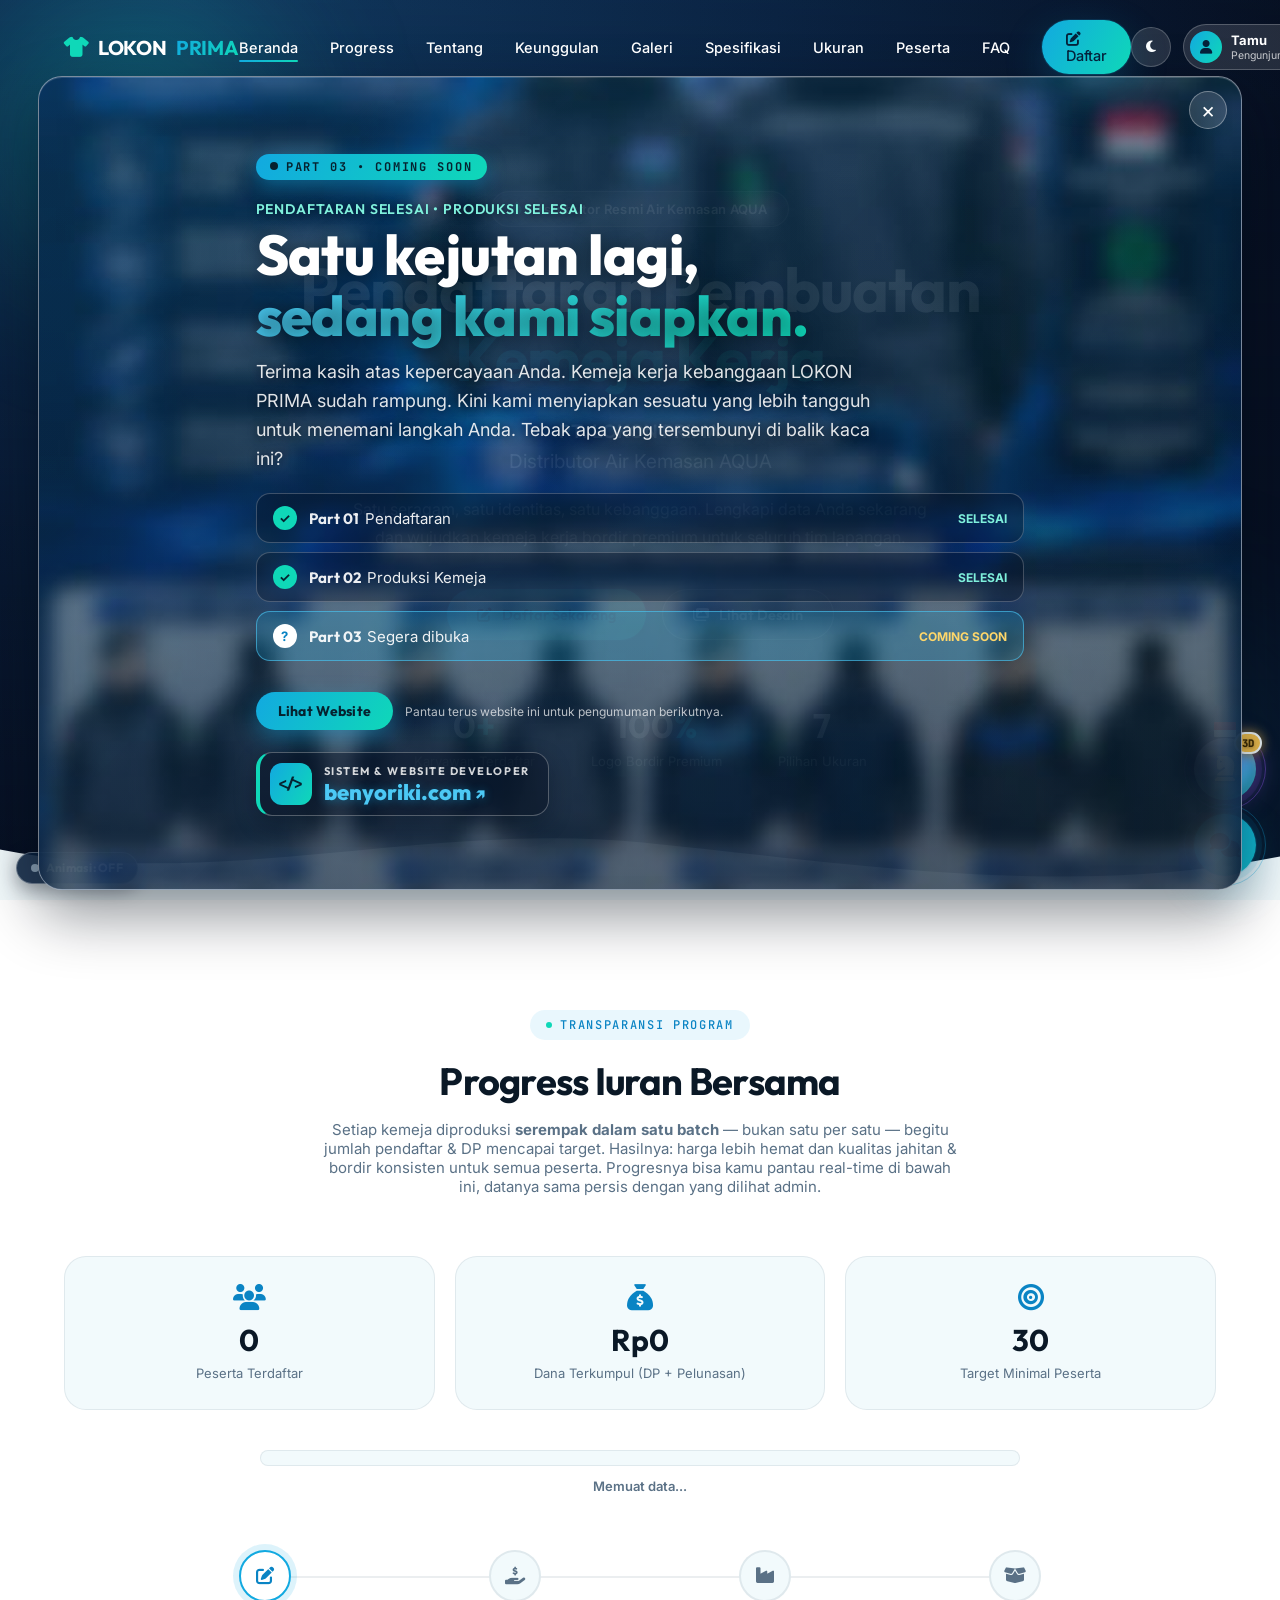
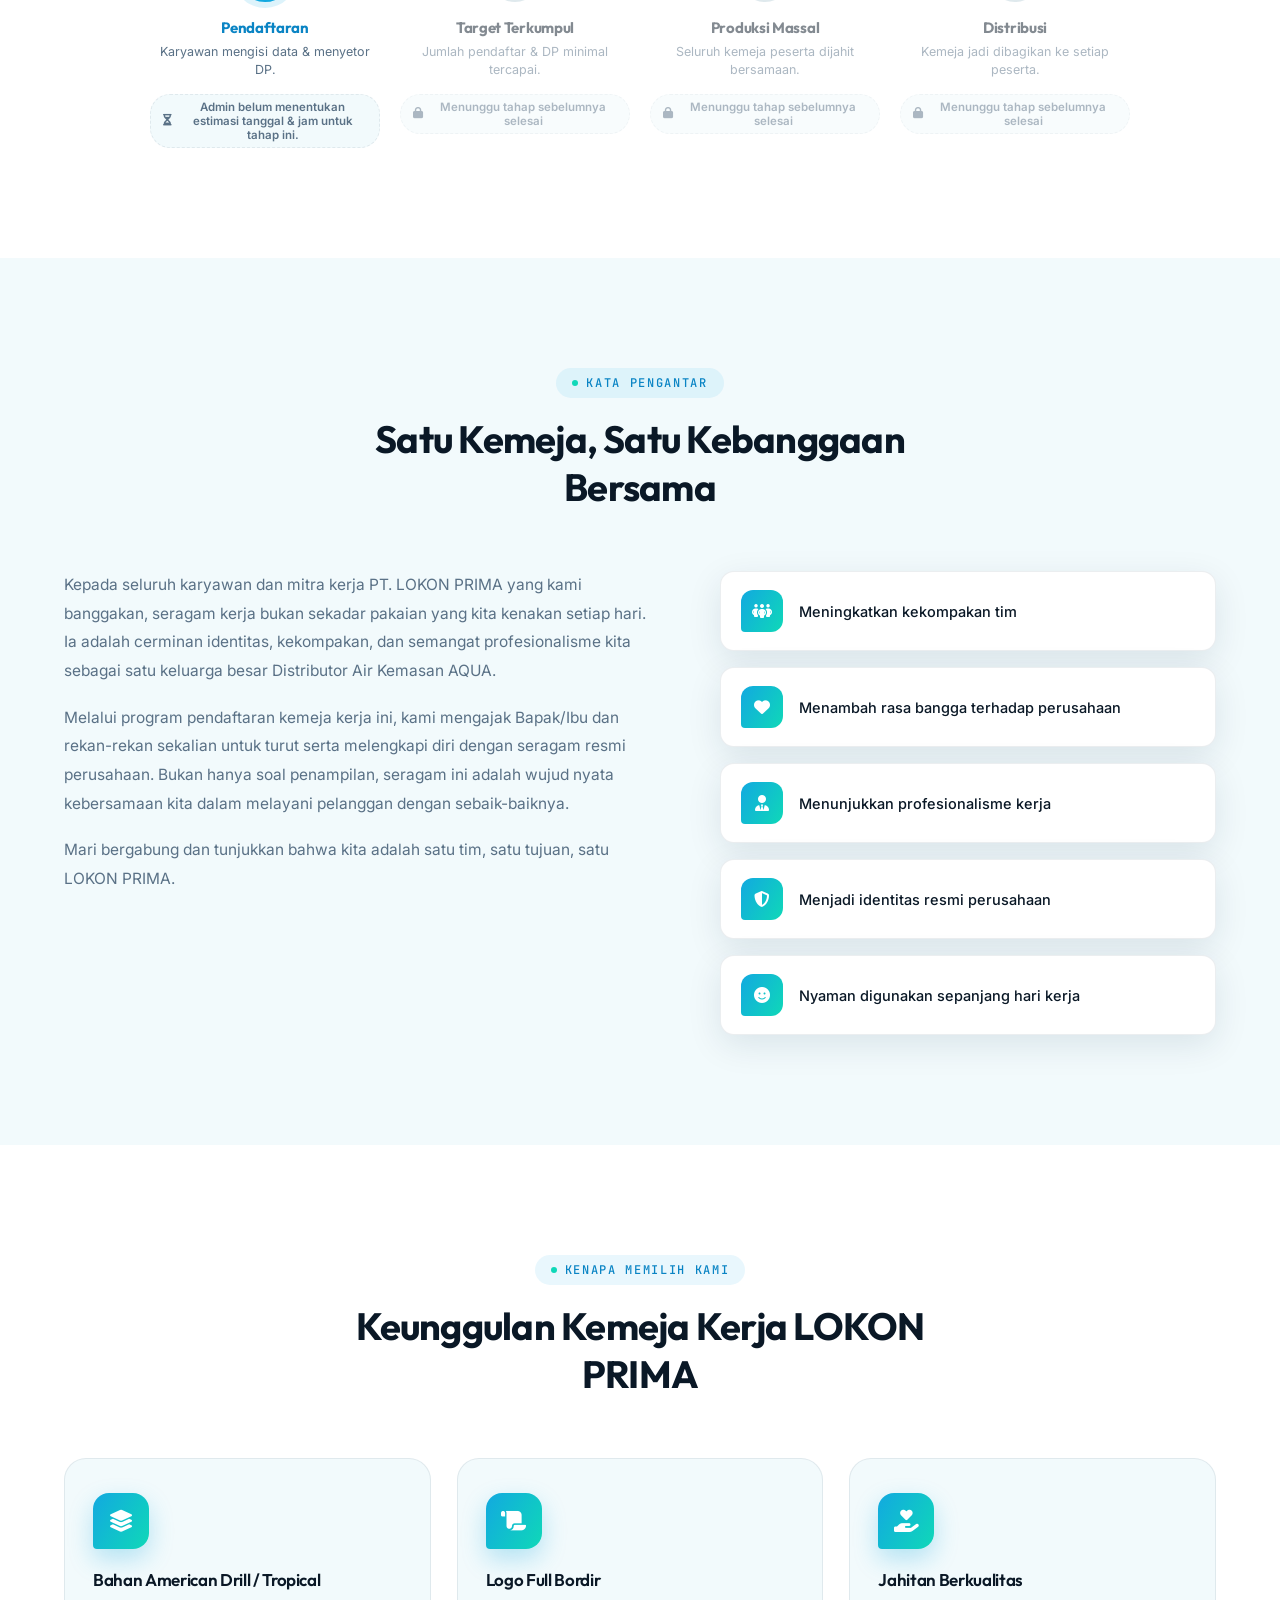
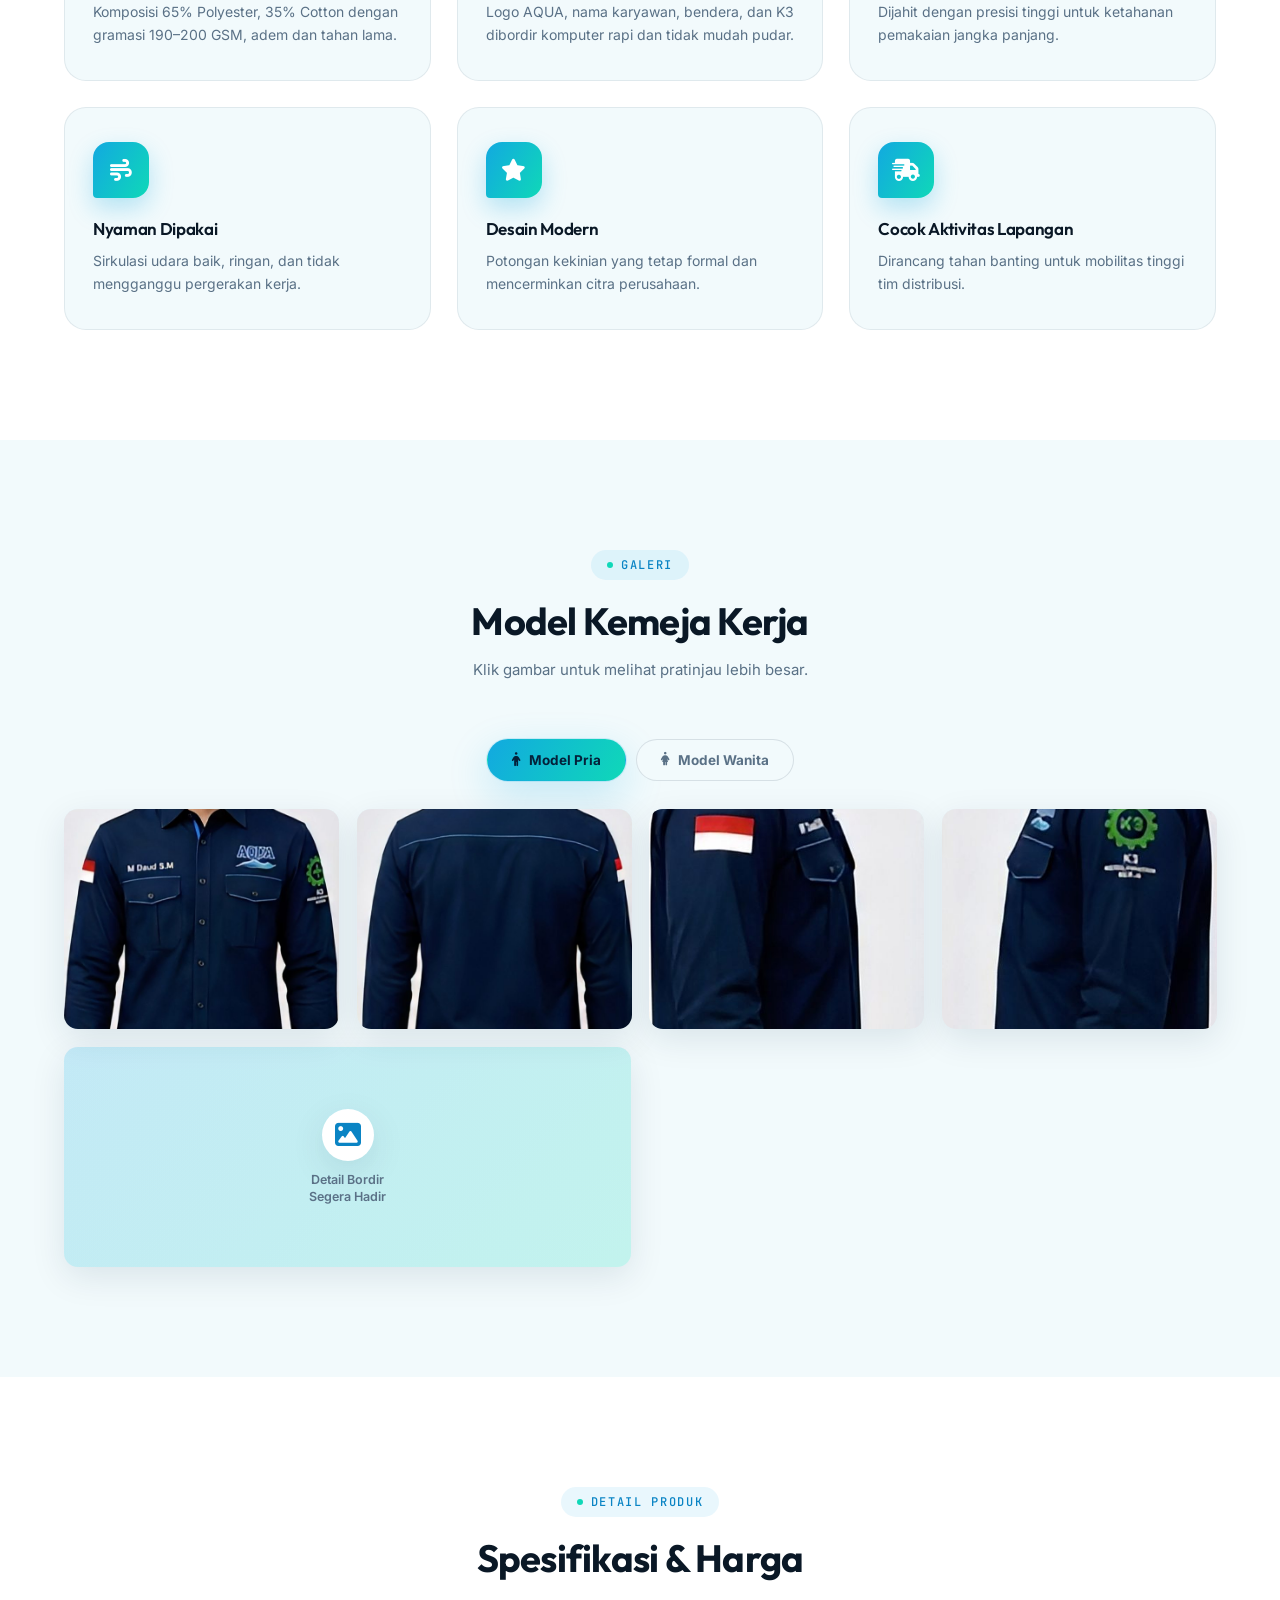
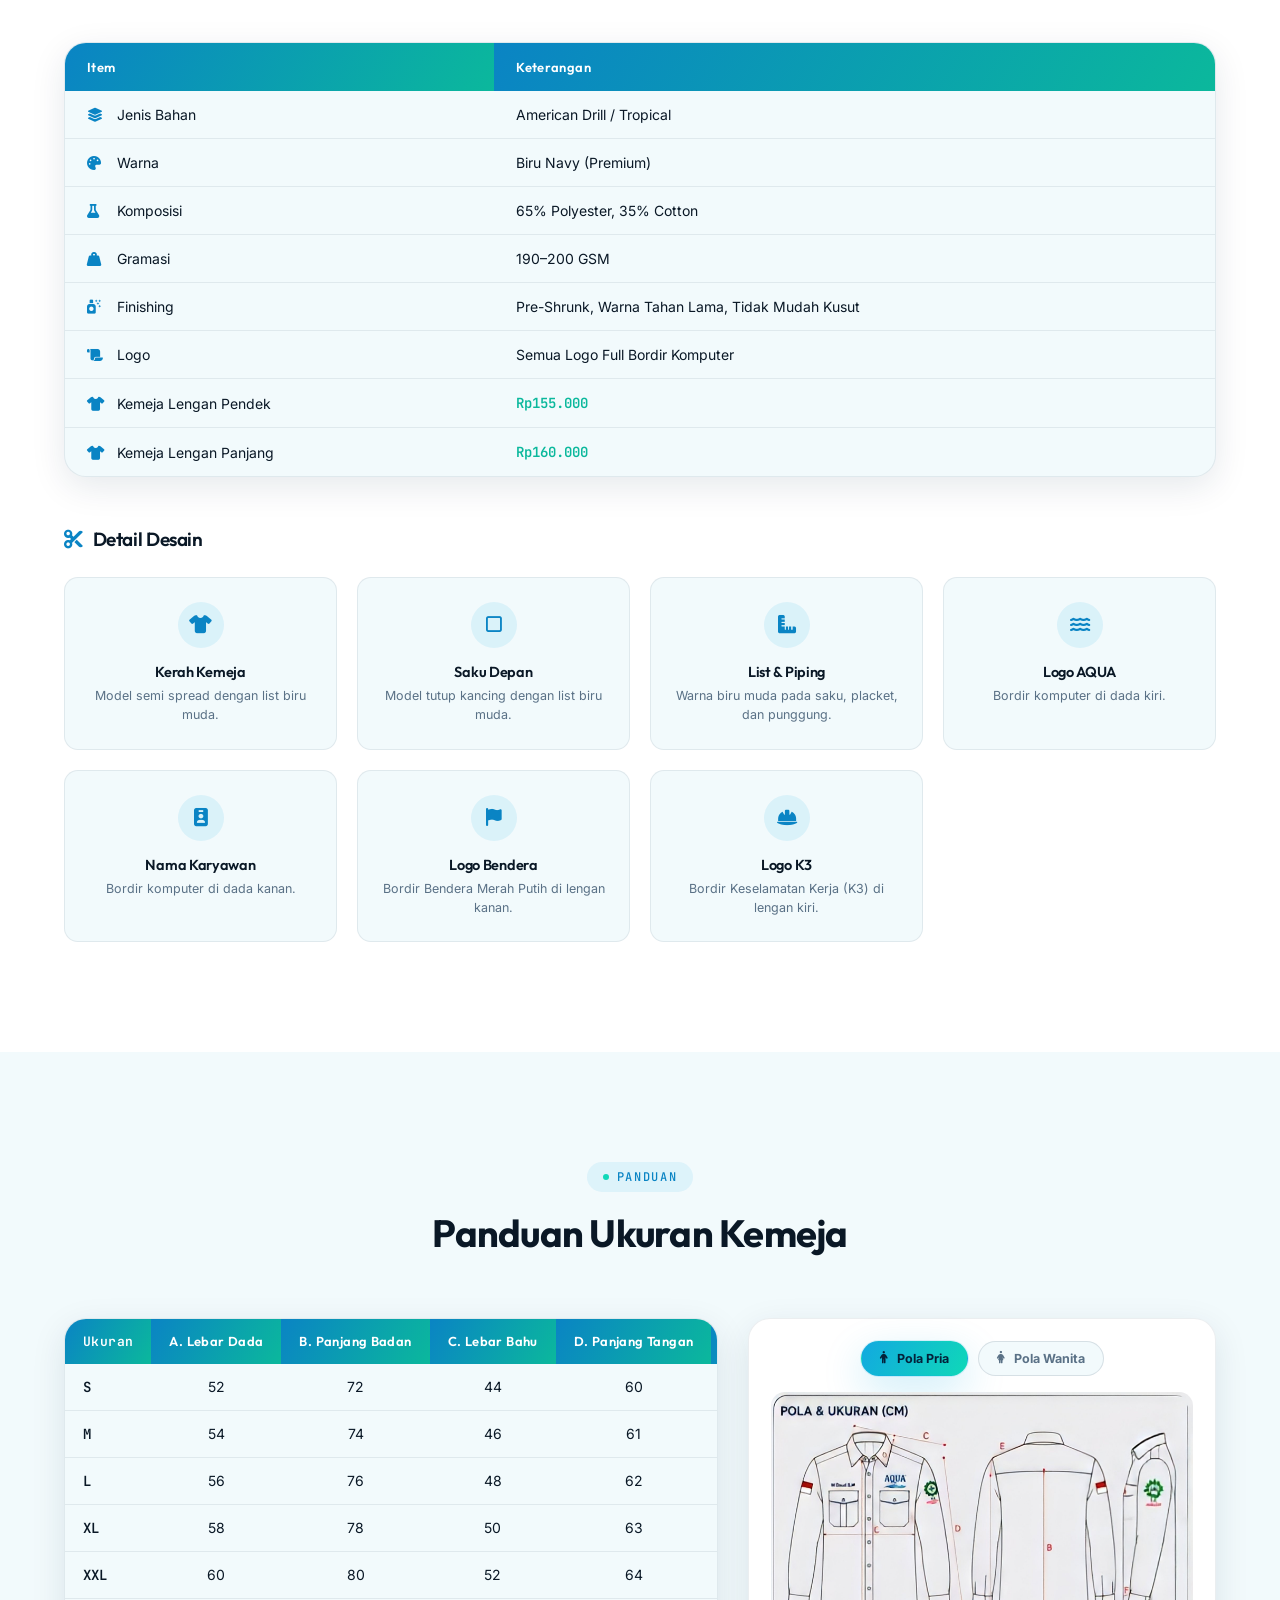
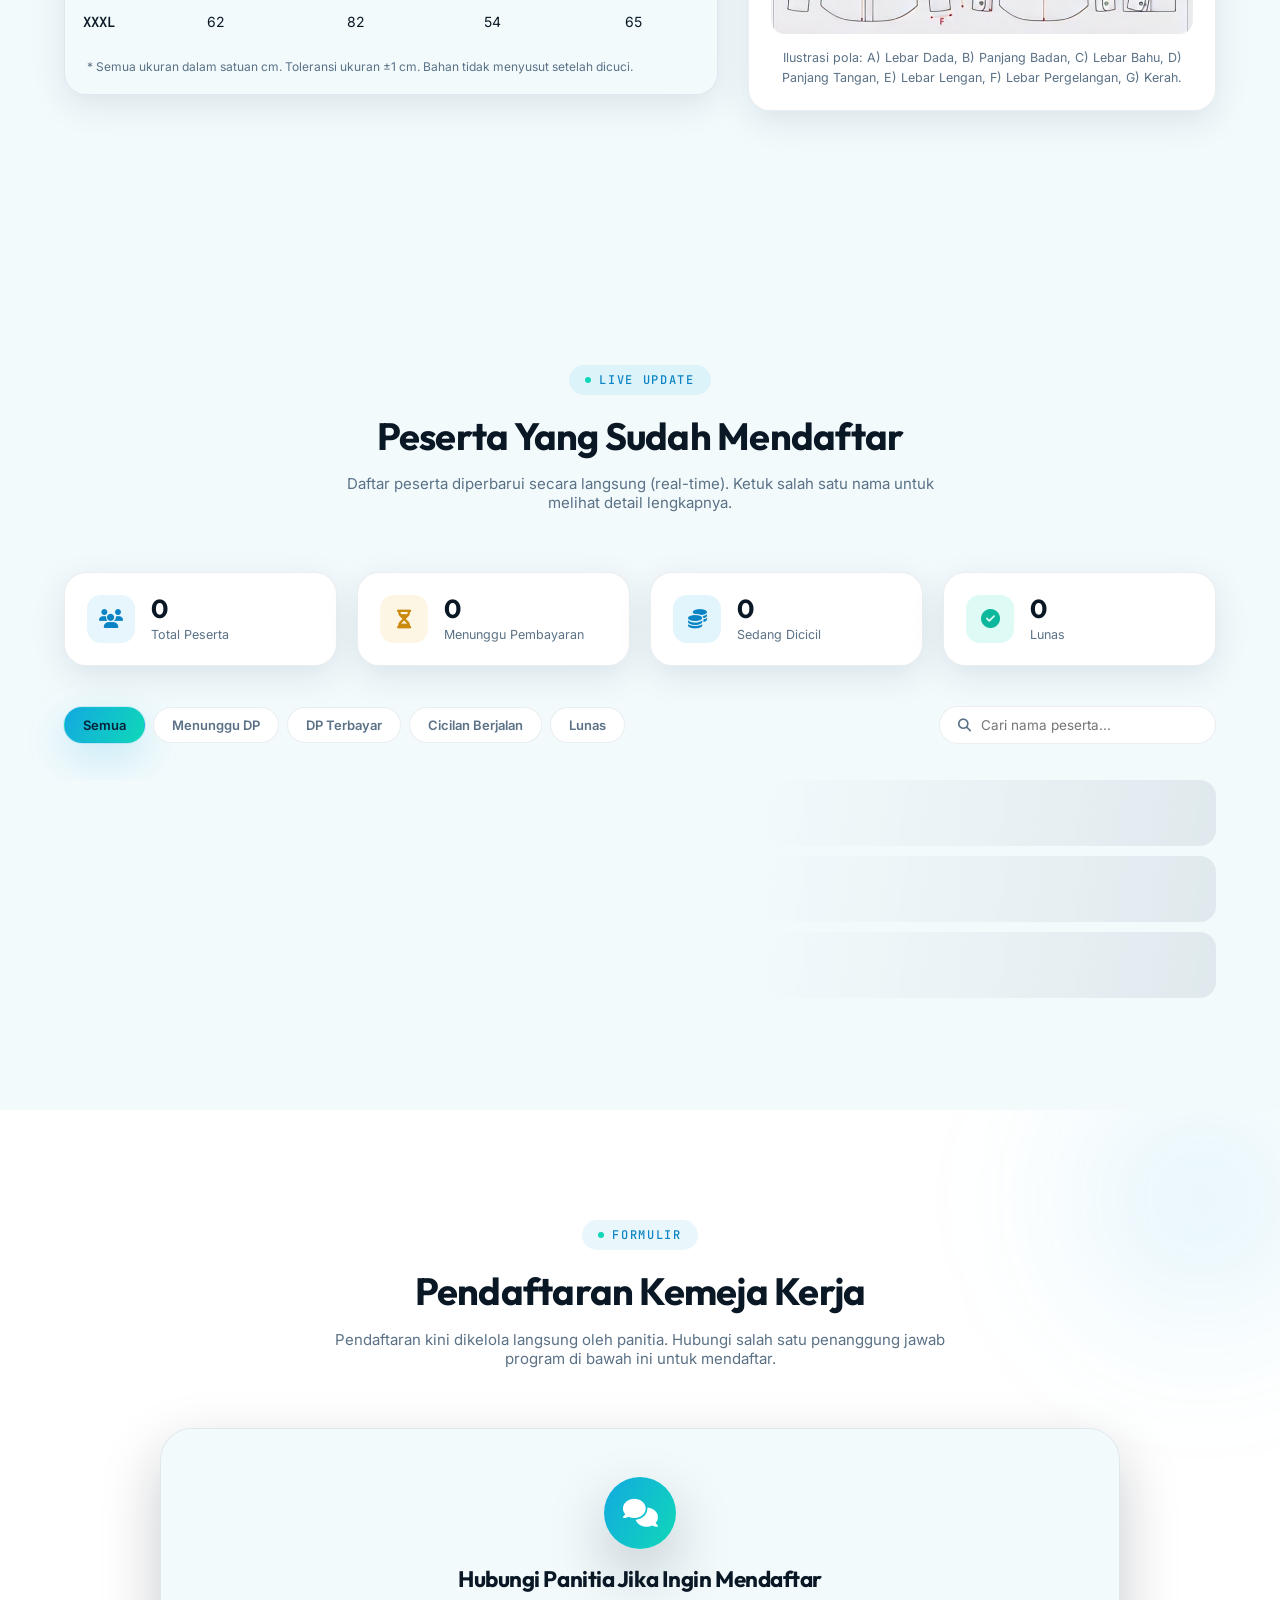
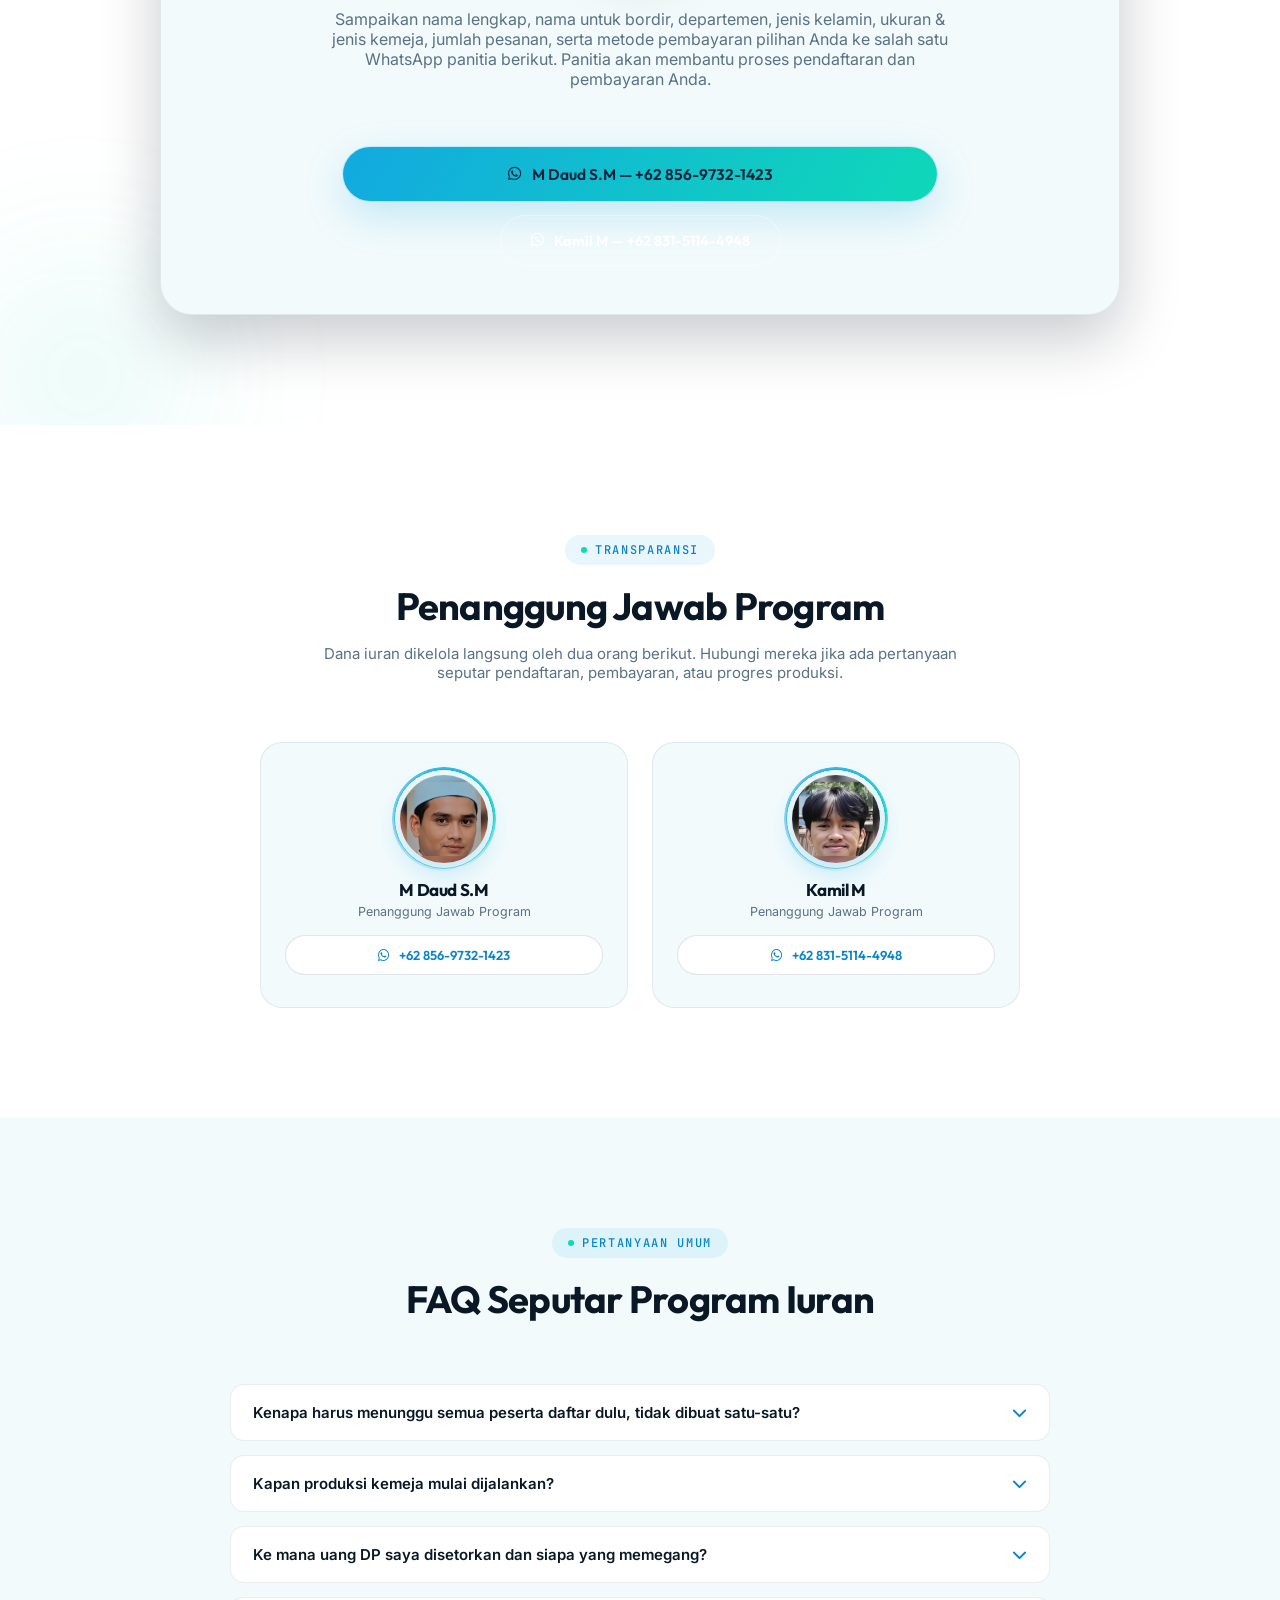
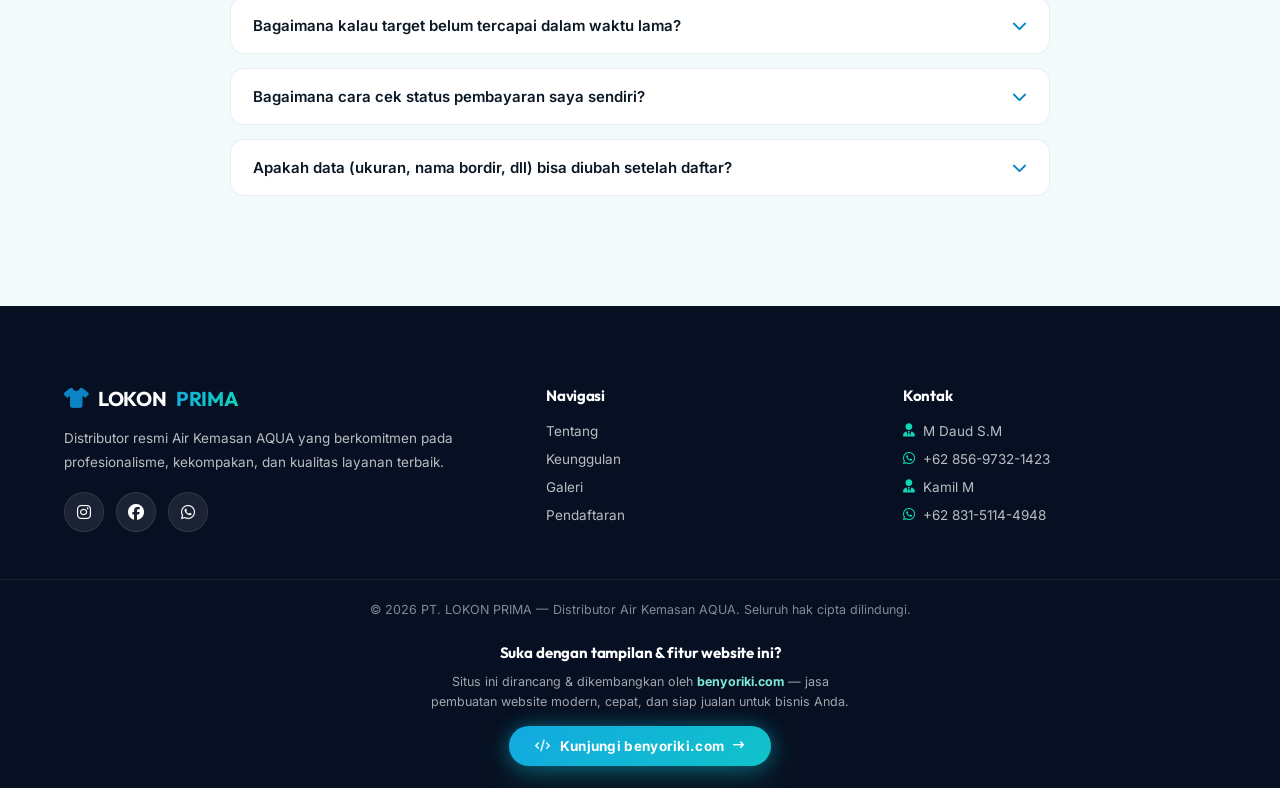
==== commit c5bd1ef3: "Add files via upload" ====
--- a/index.html
+++ b/index.html
@@ -3,6 +3,9 @@
 <head>
 <meta charset="UTF-8">
 <meta name="viewport" content="width=device-width, initial-scale=1.0">
+
+<!-- MODE RINGAN: default animasi OFF (tersimpan di browser). Harus paling awal agar tidak berkedip. -->
+<script>(function(){var l=1;try{if(localStorage.getItem('lpAnim')==='on')l=0}catch(e){}window.__LP_LITE=l;if(l)document.documentElement.className+=' lite'})();</script>
 
 <!-- ===== SEO META ===== -->
 <title>Part02 Selesai | Kemeja Kerja PT. LOKON PRIMA - Distributor AQUA</title>
@@ -63,7 +66,8 @@
 <!-- Stylesheet: style.min.css = fungsi sistem/layout (minified), particles.min.css = efek visual/partikel (minified) -->
 <link rel="stylesheet" href="style.min.css?v=25">
 <link rel="stylesheet" href="particles.min.css?v=7">
-<link rel="stylesheet" href="p3-glass.css?v=6">
+<link rel="stylesheet" href="p3-glass.css?v=11">
+<link rel="stylesheet" href="lite.css?v=2">
 </head>
 <body>
 
@@ -1562,7 +1566,7 @@
 
 <!-- ===== PART 03 : COMING SOON (panel kaca, setengah layar) ===== -->
 <aside id="p3Glass" role="dialog" aria-label="Part 03 segera hadir" aria-hidden="true">
-  <img class="p3-bg" src="p3-teaser.jpg" alt="" width="480" height="720">
+  <img class="p3-bg" src="p3-teaser.jpg" alt="" width="540" height="810" decoding="async">
   <div class="p3-shade"></div>
   <div class="p3-sheen"></div>
   <button type="button" class="p3-close" aria-label="Tutup">&times;</button>
@@ -1584,14 +1588,35 @@
       <button type="button" class="p3-btn p3-ok">Lihat Website</button>
       <p class="p3-note">Pantau terus website ini untuk pengumuman berikutnya.</p>
     </div>
+    <div class="p3-dev">
+      <span class="p3-dev-ic" aria-hidden="true">&lt;/&gt;</span>
+      <span class="p3-dev-tx"><small>Sistem &amp; Website Developer</small><a href="https://benyoriki.com" target="_blank" rel="noopener noreferrer">benyoriki.com <i aria-hidden="true">&#8599;</i></a></span>
+    </div>
+  </div>
+  <!-- Kunci: harus menjawab soal logika matematika untuk menutup -->
+  <div class="p3-quiz" id="p3Quiz" aria-live="polite">
+    <form class="p3-qcard" id="p3Form" autocomplete="off" novalidate>
+      <span class="p3-qlock">&#128274;</span>
+      <p class="p3-qtag">Verifikasi &bull; <span id="p3QType">Logika Komputer</span></p>
+      <h3 class="p3-qtitle">Jawab dulu untuk menutup layar ini</h3>
+      <p class="p3-qtext" id="p3QText">...</p>
+      <p class="p3-qhint" id="p3QHint"></p>
+      <input type="text" id="p3QInput" class="p3-qinput" inputmode="numeric" autocomplete="off" autocapitalize="characters" autocorrect="off" spellcheck="false" placeholder="Ketik jawaban" aria-label="Jawaban">
+      <p class="p3-qmsg" id="p3QMsg"></p>
+      <div class="p3-qbtns">
+        <button type="submit" class="p3-btn">Jawab</button>
+        <button type="button" class="p3-qcancel" id="p3QCancel">Kembali</button>
+      </div>
+    </form>
   </div>
 </aside>
 <button type="button" id="p3Pill" aria-label="Buka info Part 03"><i></i>Part 03 &bull; Segera Hadir</button>
-<script src="p3-glass.js?v=1" defer></script>
+<script src="p3-glass.js?v=4" defer></script>
+<script src="lite.js?v=1" defer></script>
 
 <!-- script.js = fungsi sistem inti, particles.js = efek visual/partikel (harus dimuat SETELAH script.js) -->
-<script src="script.min.js?v=30" defer></script>
-<script src="particles.min.js?v=6" defer></script>
+<script src="script.min.js?v=31" defer></script>
+<script src="particles.min.js?v=7" defer></script>
 </body>
 </html>
 
--- a/p3-glass.css
+++ b/p3-glass.css
@@ -76,7 +76,7 @@
   transition: background .25s, -webkit-transform .25s, transform .25s;
 }
 .p3-close:hover { background: rgba(255,255,255,.3); -webkit-transform: rotate(90deg); transform: rotate(90deg); }
-.p3-close:focus, .p3-btn:focus, #p3Pill:focus { outline: 2px solid #0FD8B8; outline-offset: 2px; }
+.p3-close:focus, .p3-btn:focus, .p3-qcancel:focus, #p3Pill:focus { outline: 2px solid #0FD8B8; outline-offset: 2px; }
 
 .p3-badge {
   display: inline-block; align-self: flex-start;
@@ -161,9 +161,84 @@
 .p3-btn:hover { -webkit-transform: translateY(-2px); transform: translateY(-2px); }
 .p3-note { margin: 0 0 8px; font-size: 12px; color: rgba(255,255,255,.7); }
 
+/* ---------- KREDIT DEVELOPER ---------- */
+.p3-dev {
+  display: -webkit-flex; display: flex; -webkit-align-items: center; align-items: center;
+  align-self: flex-start; margin-top: 14px; padding: 10px 18px 10px 10px; border-radius: 16px;
+  background: rgba(7,16,34,.45); border: 1px solid rgba(255,255,255,.28);
+  border-left: 4px solid #0FD8B8;
+  box-shadow: 0 8px 22px rgba(3,10,22,.3);
+}
+.p3-dev-ic {
+  -webkit-flex: 0 0 auto; flex: 0 0 auto; width: 42px; height: 42px; margin-right: 12px; border-radius: 12px;
+  text-align: center; font: 800 15px/42px 'JetBrains Mono', Consolas, monospace; color: #06222f;
+  background: linear-gradient(120deg, #12A9E0, #0FD8B8);
+}
+.p3-dev-tx small { display: block; margin-bottom: 2px; font: 700 11px/1.3 'Outfit', Arial, sans-serif; letter-spacing: .14em; text-transform: uppercase; color: rgba(255,255,255,.82); }
+.p3-dev-tx a {
+  font: 800 22px/1.15 'Outfit', Arial, sans-serif; text-decoration: none; color: #4cc9f5;
+  text-shadow: 0 1px 10px rgba(18,169,224,.45);
+}
+.p3-dev-tx a i { font-style: normal; font-size: 16px; }
+.p3-dev-tx a:hover, .p3-dev-tx a:focus { color: #7ff0dc; text-decoration: underline; }
+@media (max-width: 820px) {
+  .p3-dev { margin-top: 10px; padding: 8px 14px 8px 8px; }
+  .p3-dev-ic { width: 36px; height: 36px; line-height: 36px; font-size: 13px; margin-right: 10px; }
+  .p3-dev-tx small { font-size: 10px; }
+  .p3-dev-tx a { font-size: 19px; }
+}
+@media (max-width: 820px) and (max-height: 600px) { .p3-note { display: none; } .p3-dev { margin-top: 6px; } }
+
+/* ---------- KUNCI SOAL (muncul saat klik tutup) ---------- */
+.p3-quiz {
+  position: absolute; z-index: 8; left: 0; top: 0; right: 0; bottom: 0;
+  display: none; padding: 20px;
+  -webkit-align-items: center; align-items: center; -webkit-justify-content: center; justify-content: center;
+  background: rgba(5, 14, 30, .86);
+  overflow-y: auto;
+}
+.p3-quiz.p3-qon { display: -webkit-flex; display: flex; }
+.p3-qcard {
+  width: 100%; max-width: 460px; margin: auto; padding: 26px 24px; text-align: center; border-radius: 20px;
+  background: #0b2038; border: 1px solid rgba(255,255,255,.3);
+  box-shadow: 0 16px 40px rgba(0,0,0,.5);
+}
+.p3-qlock { font-size: 30px; line-height: 1; }
+.p3-qtag { margin: 10px 0 4px; font: 700 11px/1.3 'JetBrains Mono', Consolas, monospace; letter-spacing: .14em; text-transform: uppercase; color: #7ff0dc; }
+.p3-qtitle { margin: 0 0 12px; font: 800 22px/1.2 'Outfit', Arial, sans-serif; color: #fff; }
+.p3-qtext { margin: 0 0 14px; padding: 14px; border-radius: 12px; background: rgba(7,16,34,.55); border: 1px solid rgba(255,255,255,.2); font-size: 18px; line-height: 1.5; font-weight: 600; color: #fff; }
+.p3-qinput {
+  width: 100%; padding: 13px 14px; border-radius: 12px; text-align: center;
+  font: 700 20px/1.2 'Outfit', Arial, sans-serif; color: #fff;
+  background: rgba(255,255,255,.14); border: 2px solid rgba(255,255,255,.35);
+}
+.p3-qinput:focus { outline: none; border-color: #0FD8B8; }
+.p3-qinput::placeholder { color: rgba(255,255,255,.55); font-weight: 500; font-size: 15px; }
+.p3-qcode { display: block; margin: 8px 0 0; padding: 8px 10px; text-align: left; border-radius: 8px; background: rgba(0,0,0,.35); font: 600 14px/1.55 'JetBrains Mono', Consolas, 'Courier New', monospace; color: #d4f3ff; white-space: pre; overflow-x: auto; }
+.p3-qhint { margin: 0 0 10px; font-size: 13px; line-height: 1.4; color: rgba(255,255,255,.75); }
+.p3-qtext sub { font-size: 12px; }
+.p3-qmsg { min-height: 20px; margin: 10px 0 8px; font-size: 14px; font-weight: 600; color: #ffd76a; }
+.p3-qmsg.p3-bad { color: #ff9b9b; }
+.p3-qbtns { display: -webkit-flex; display: flex; -webkit-justify-content: center; justify-content: center; -webkit-align-items: center; align-items: center; }
+.p3-qbtns .p3-btn { margin: 0 12px 0 0; }
+.p3-qcancel { padding: 12px 18px; border-radius: 999px; cursor: pointer; font: 600 14px/1 'Outfit', Arial, sans-serif; color: #fff; background: transparent; border: 1px solid rgba(255,255,255,.4); }
+.p3-qcard.p3-shake { -webkit-animation: p3shake .4s; animation: p3shake .4s; }
+@-webkit-keyframes p3shake { 0%,100% { -webkit-transform: translateX(0); } 25% { -webkit-transform: translateX(-9px); } 75% { -webkit-transform: translateX(9px); } }
+@keyframes p3shake { 0%,100% { transform: translateX(0); } 25% { transform: translateX(-9px); } 75% { transform: translateX(9px); } }
+@media (max-width: 820px) {
+  .p3-quiz { padding: 12px; -webkit-align-items: flex-start; align-items: flex-start; }
+  .p3-qcard { padding: 18px 16px; margin: 8px auto 0; }
+  .p3-qtitle { font-size: 19px; }
+  .p3-qtext { font-size: 15px; padding: 10px; }
+  .p3-qcode { font-size: 12.5px; }
+  .p3-qtitle { margin-bottom: 8px; }
+  .p3-qcard { padding: 14px 14px; }
+  .p3-qinput { padding: 10px 12px; font-size: 18px; }
+}
+
 /* ---------- TOMBOL KECIL SETELAH PANEL DITUTUP ---------- */
 #p3Pill {
-  position: fixed; z-index: 610; left: 16px; bottom: 16px;
+  position: fixed; z-index: 610; left: 16px; bottom: 58px;
   padding: 10px 16px; border-radius: 999px; cursor: pointer;
   font: 700 13px/1 'Outfit', Arial, sans-serif; color: #fff;
   background: rgba(10, 34, 64, .82); border: 1px solid rgba(255,255,255,.35);
@@ -203,7 +278,7 @@
   .p3-count strong { font-size: 19px; }
   .p3-btn { padding: 10px 18px; font-size: 13px; }
   .p3-note { display: none; }
-  #p3Pill { left: 10px; bottom: 10px; }
+  #p3Pill { left: 10px; bottom: 50px; }
 }
 @media (max-width: 380px) { .p3-title { font-size: 22px; } }
 @media (max-width: 820px) and (max-height: 600px) { .p3-done { display: none; } .p3-body { padding-top: 14px; } }
@@ -216,3 +291,14 @@
 }
 /* tidak ikut tercetak */
 @media print { #p3Glass, #p3Pill { display: none !important; } }
+
+/* PC dengan layar pendek (laptop 768px): rapatkan agar semua muat tanpa scroll */
+@media (min-width: 821px) and (max-height: 860px) {
+  .p3-body { padding-top: 18px; padding-bottom: 16px; }
+  .p3-done { margin: 14px 0 4px; }
+  .p3-title { font-size: 42px; margin-bottom: 8px; }
+  .p3-sub { font-size: 16px; line-height: 1.5; margin-bottom: 14px; }
+  .p3-steps { margin-bottom: 14px; }
+  .p3-steps li { padding: 8px 14px; margin-bottom: 7px; font-size: 14px; }
+  .p3-dev { margin-top: 6px; }
+}
--- a/lite.css
+++ b/lite.css
@@ -0,0 +1,55 @@
+/* ==========================================================
+   MODE RINGAN  (aktif secara default = "Animasi: OFF")
+   Animasi TIDAK dihapus: semua kode animasi tetap ada di
+   style.css / particles.css. Mode ini hanya mematikannya lewat
+   class "lite" di <html>. Klik tombol "Animasi" di kiri bawah
+   untuk menyalakan lagi (disimpan di browser pengunjung).
+   ========================================================== */
+
+/* 1) Semua animasi dibuat selesai seketika (bukan dibuang), jadi elemen
+      yang awalnya tersembunyi tetap muncul dengan benar. */
+html.lite *, html.lite *::before, html.lite *::after {
+  animation-duration: .001s !important;
+  animation-delay: 0s !important;
+  animation-iteration-count: 1 !important;
+}
+/* 2) Muncul-saat-scroll langsung tampil, tanpa geser/transisi */
+html.lite .fade-up { opacity: 1; -webkit-transform: none; transform: none; transition: none; }
+
+/* 3) Hiasan kecil yang hanya berguna kalau bergerak */
+html.lite .particle, html.lite .loader-particles, html.lite .galeri-bokeh,
+html.lite .twinkle-star, html.lite .pic-spark, html.lite .lunas-showcase-float,
+html.lite .btc-particle, html.lite .pm-particle, html.lite .chat-body-deco,
+html.lite .radar-ring, html.lite .chess-fab-ping, html.lite .chat-fab-ping,
+html.lite .pfloat, html.lite #particleCanvas { display: none !important; }
+
+/* 4) Layar kaca Part 03 tanpa blur latar (blur di belakang halaman yang
+      bisa di-scroll sangat berat di PC lama / Windows 7) */
+html.lite #p3Glass {
+  -webkit-backdrop-filter: none; backdrop-filter: none;
+  background: -webkit-linear-gradient(315deg, rgba(16,52,96,.80), rgba(7,22,44,.88));
+  background: linear-gradient(135deg, rgba(16,52,96,.80), rgba(7,22,44,.88));
+  transition-duration: .25s;
+}
+html.lite .p3-sheen { display: none; }
+
+/* ---------- Tombol Animasi ON/OFF ---------- */
+#lpToggle {
+  position: fixed; z-index: 470; left: 16px; bottom: 16px;
+  padding: 9px 14px; border-radius: 999px; cursor: pointer;
+  font: 700 12px/1 'Outfit', Arial, sans-serif; letter-spacing: .02em; color: #fff;
+  background: rgba(10, 34, 64, .88); border: 1px solid rgba(255,255,255,.35);
+  box-shadow: 0 6px 18px rgba(3,10,22,.35);
+}
+#lpToggle i { display: inline-block; width: 8px; height: 8px; margin-right: 7px; border-radius: 50%; background: #8aa0b4; }
+#lpToggle.lp-on i { background: #0FD8B8; }
+#lpToggle:hover { background: rgba(18,100,160,.95); }
+#lpToggle:focus { outline: 2px solid #0FD8B8; outline-offset: 2px; }
+@media (max-width: 820px) { #lpToggle { left: 10px; bottom: 10px; padding: 8px 12px; } }
+@media print { #lpToggle { display: none !important; } }
+
+/* Loading screen tetap cantik saat animasi OFF: ikon kemeja & teks status tampil statis */
+html.lite .loader-shirt .shirt-path { stroke-dasharray: none !important; stroke-dashoffset: 0 !important; }
+html.lite .loader-status span { opacity: 0; }
+html.lite .loader-status span:first-child { opacity: 1; }
+html.lite .loader-ring-b { display: none; }
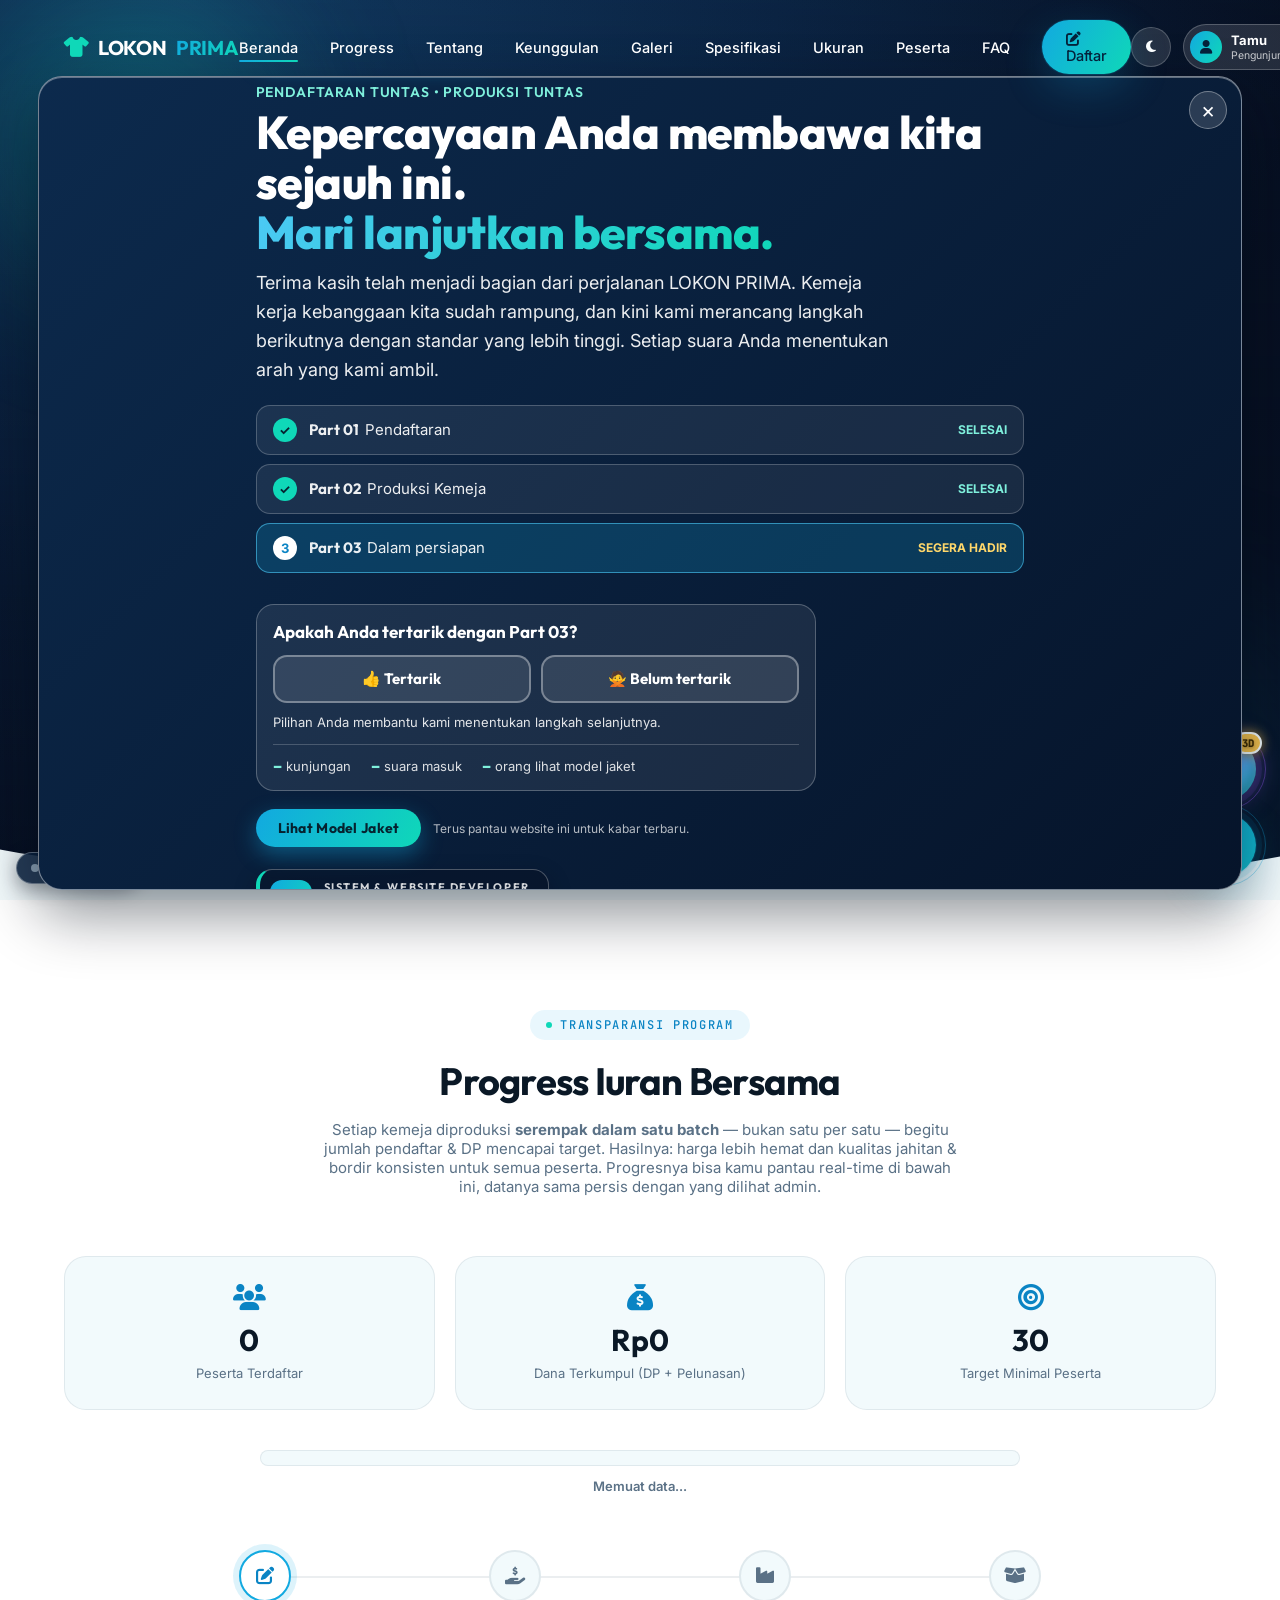
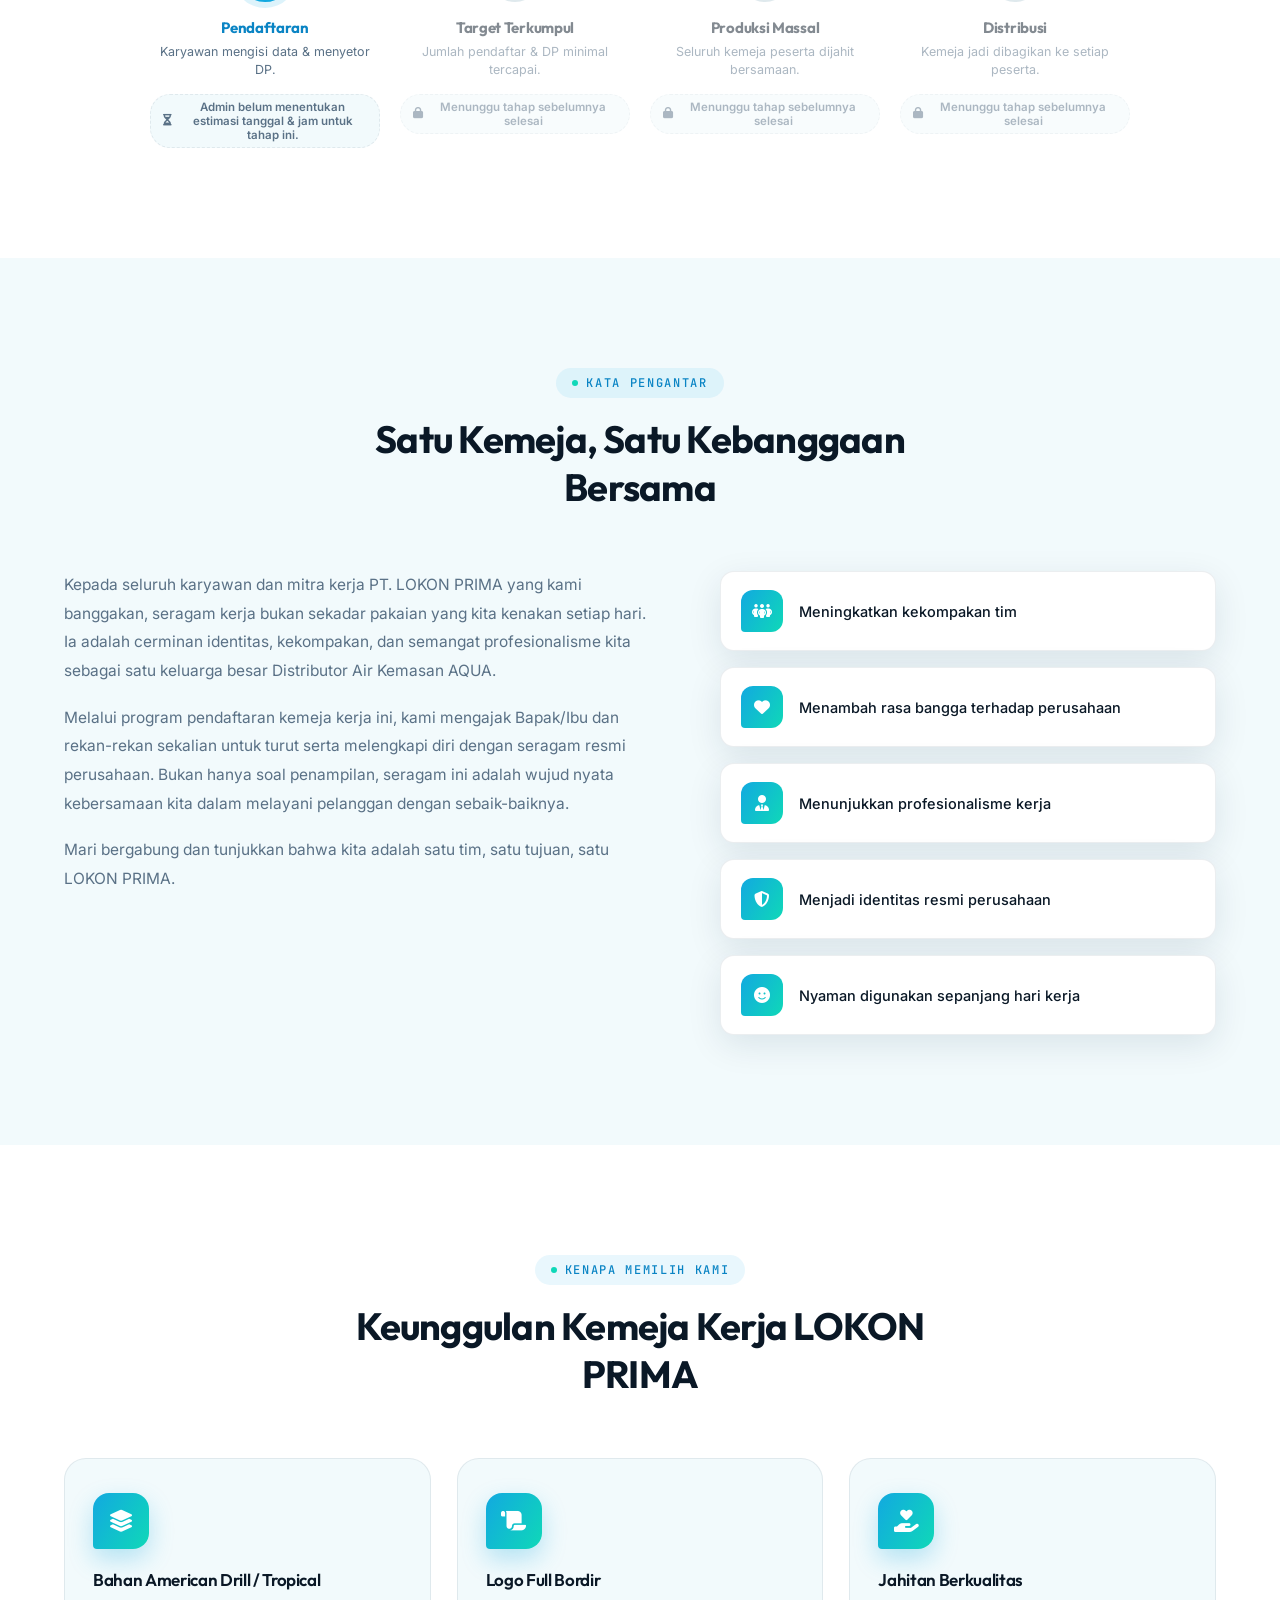
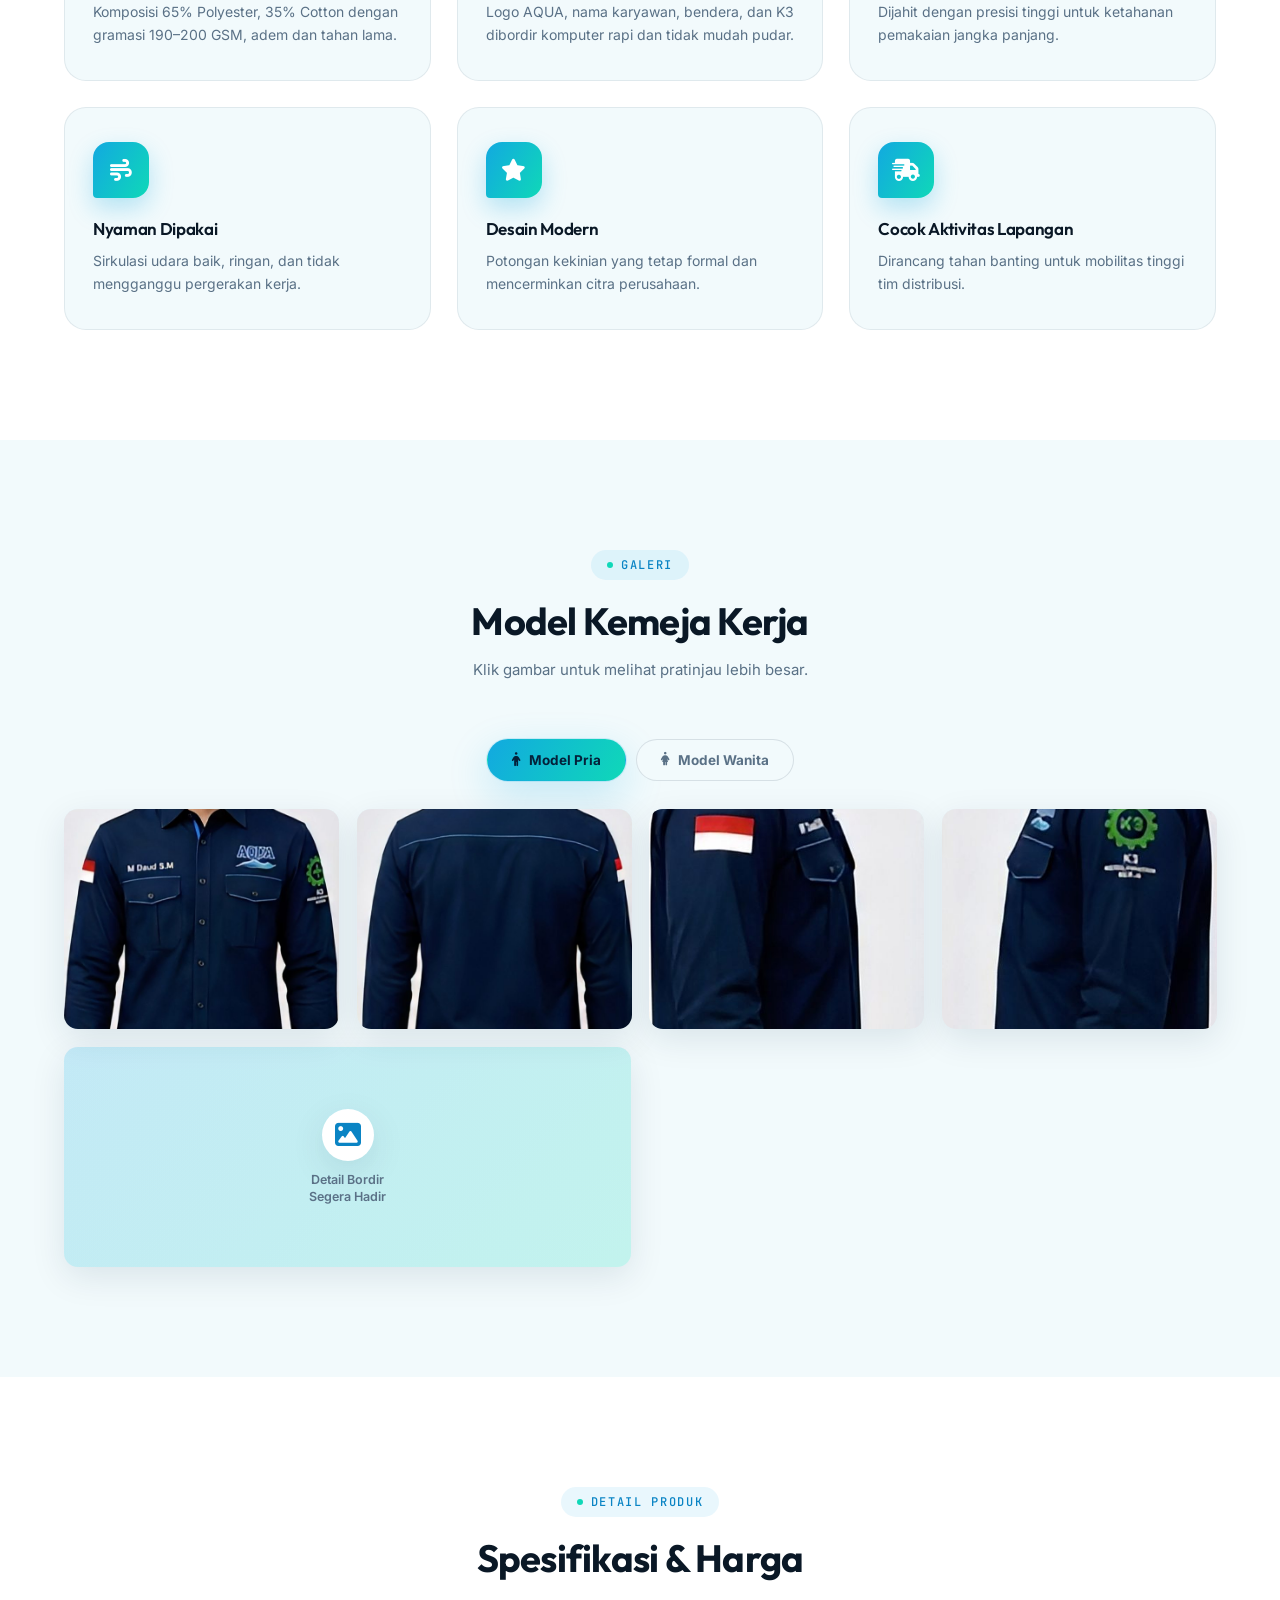
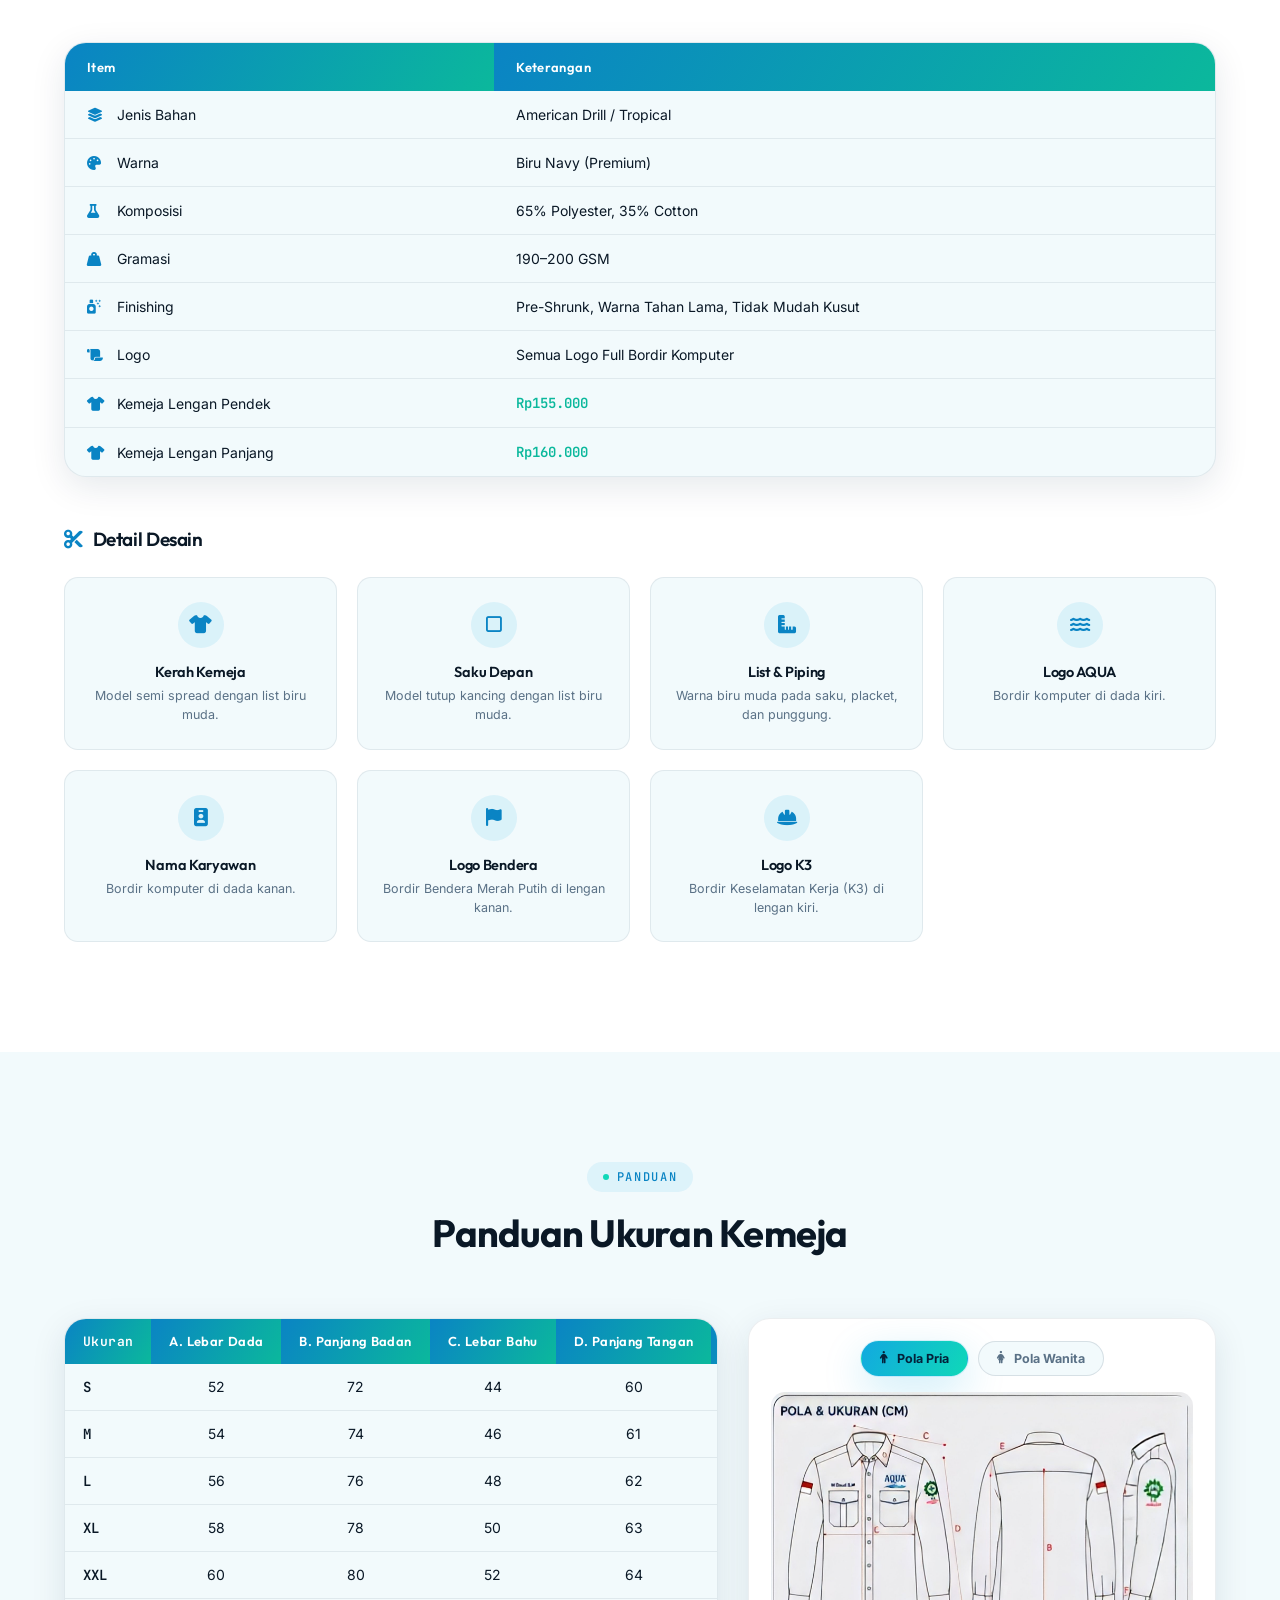
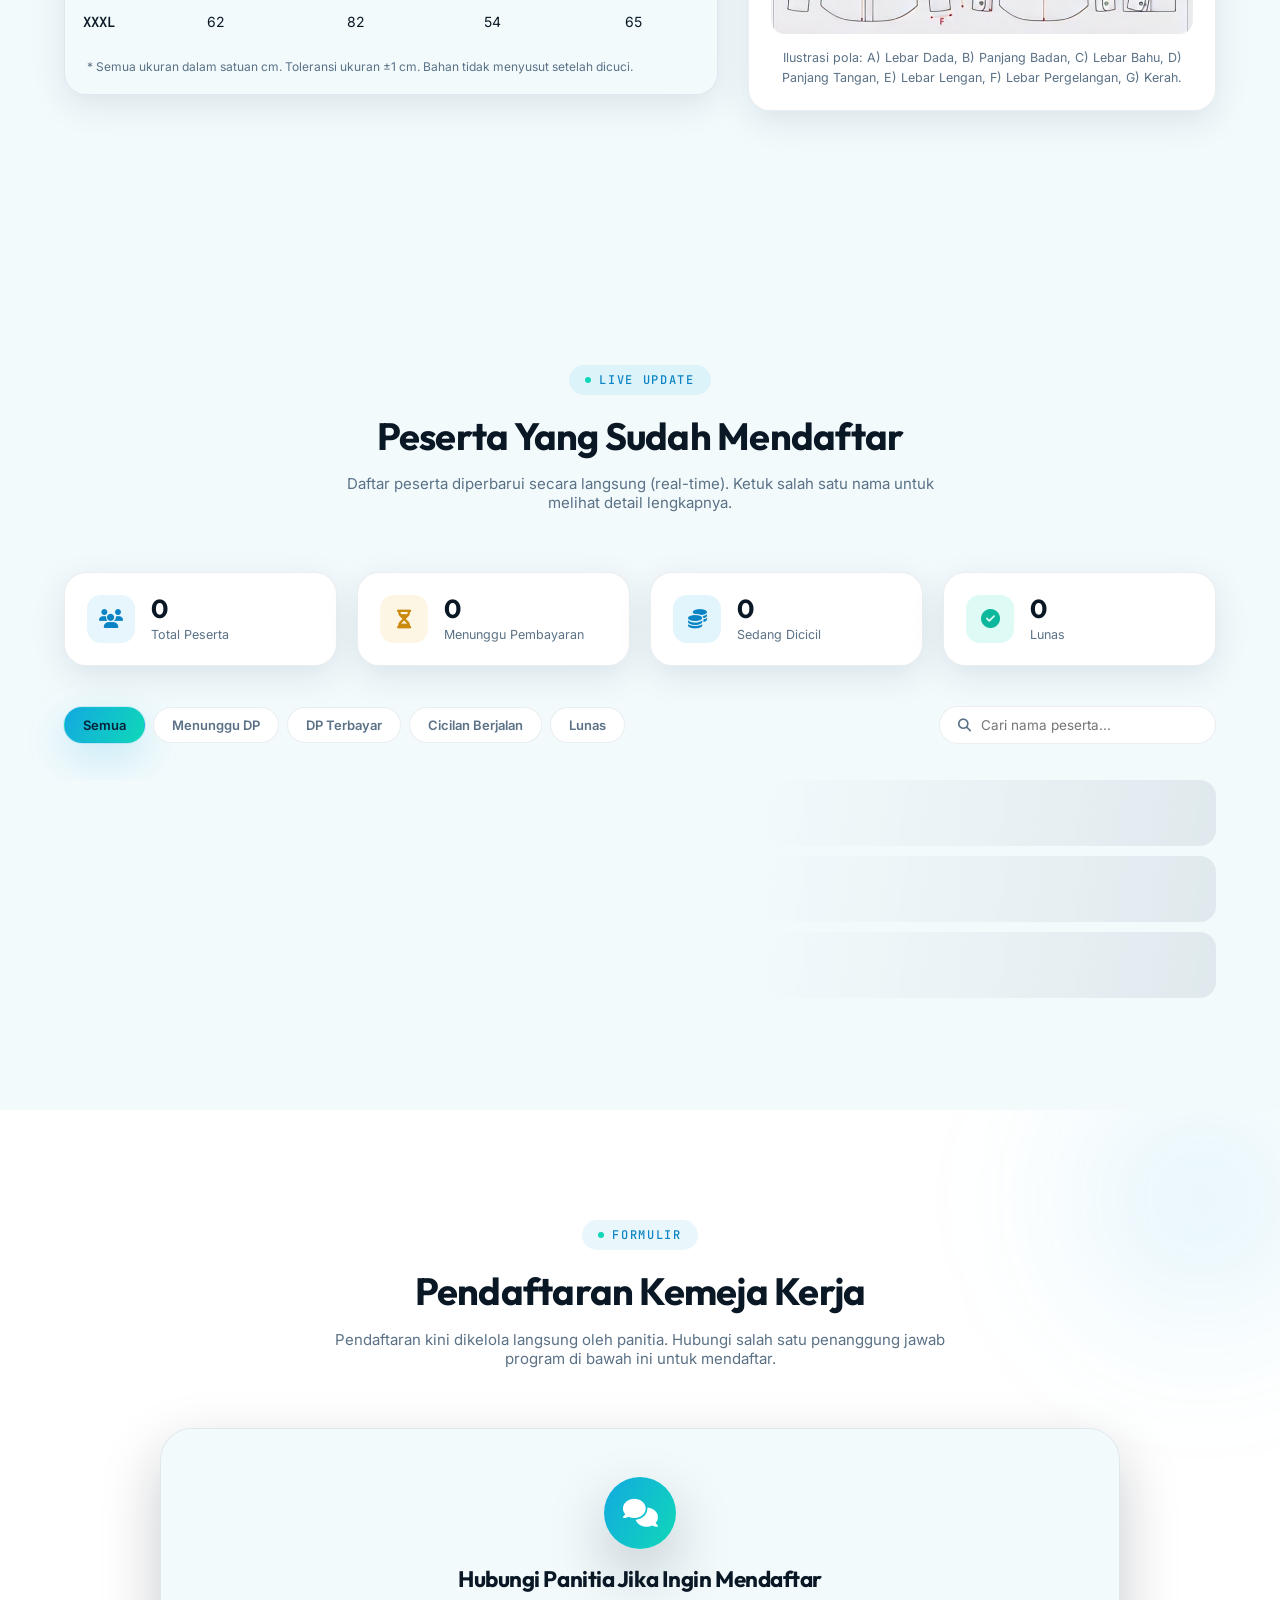
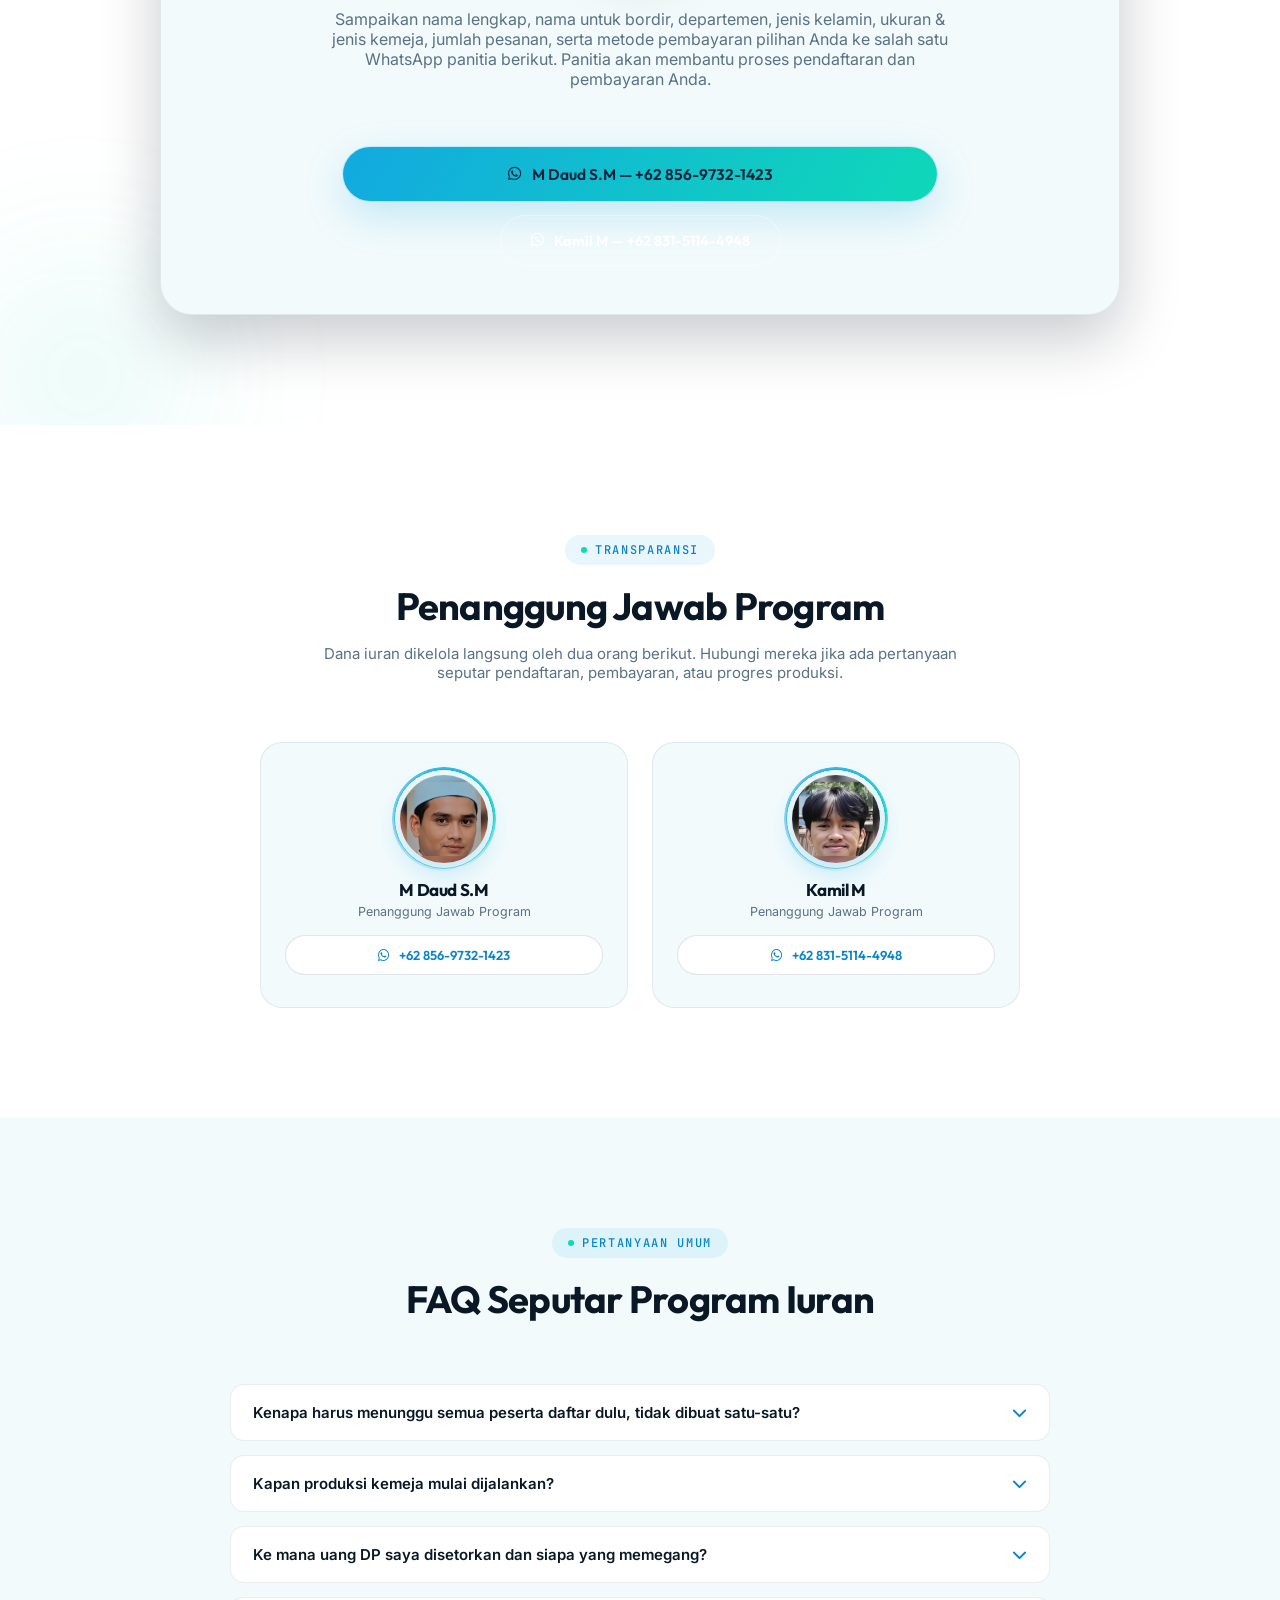
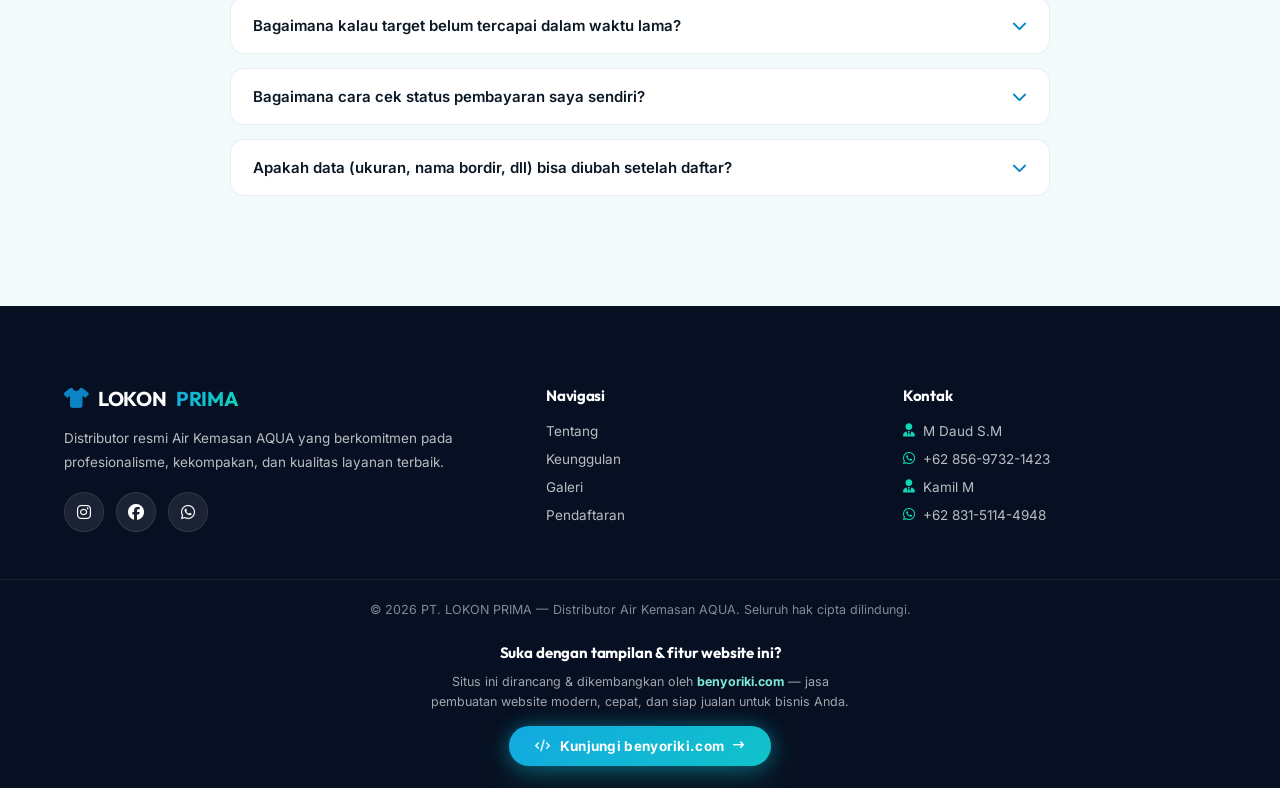
==== commit 27167560: "Add files via upload" ====
--- a/index.html
+++ b/index.html
@@ -66,7 +66,7 @@
 <!-- Stylesheet: style.min.css = fungsi sistem/layout (minified), particles.min.css = efek visual/partikel (minified) -->
 <link rel="stylesheet" href="style.min.css?v=25">
 <link rel="stylesheet" href="particles.min.css?v=7">
-<link rel="stylesheet" href="p3-glass.css?v=11">
+<link rel="stylesheet" href="p3-glass.css?v=13">
 <link rel="stylesheet" href="lite.css?v=2">
 </head>
 <body>
@@ -1495,7 +1495,7 @@
         doc: mods.doc, updateDoc: mods.updateDoc, deleteDoc: mods.deleteDoc, serverTimestamp: mods.serverTimestamp,
         query: mods.query, orderBy: mods.orderBy, limit: mods.limit,
         getDocs: mods.getDocs, writeBatch: mods.writeBatch,
-        getDoc: mods.getDoc, setDoc: mods.setDoc,
+        getDoc: mods.getDoc, setDoc: mods.setDoc, increment: mods.increment,
         // --- Firebase Authentication (login admin) ---
         auth,
         signInWithEmailAndPassword: authMods.signInWithEmailAndPassword,
@@ -1566,27 +1566,44 @@
 
 <!-- ===== PART 03 : COMING SOON (panel kaca, setengah layar) ===== -->
 <aside id="p3Glass" role="dialog" aria-label="Part 03 segera hadir" aria-hidden="true">
-  <img class="p3-bg" src="p3-teaser.jpg" alt="" width="540" height="810" decoding="async">
-  <div class="p3-shade"></div>
   <div class="p3-sheen"></div>
   <button type="button" class="p3-close" aria-label="Tutup">&times;</button>
   <div class="p3-body">
-    <span class="p3-badge"><i></i>PART 03 &bull; COMING SOON</span>
-    <p class="p3-done">Pendaftaran selesai &bull; Produksi selesai</p>
-    <h2 class="p3-title">Satu kejutan lagi,<br><span>sedang kami siapkan.</span></h2>
-    <p class="p3-sub">Terima kasih atas kepercayaan Anda. Kemeja kerja kebanggaan LOKON PRIMA sudah rampung. <span class="p3-long">Kini kami menyiapkan sesuatu yang lebih tangguh untuk menemani langkah Anda. </span>Tebak apa yang tersembunyi di balik kaca ini?</p>
+    <span class="p3-badge"><i></i>PART 03 &bull; SEGERA HADIR</span>
+    <p class="p3-done">Pendaftaran tuntas &bull; Produksi tuntas</p>
+    <h2 class="p3-title">Kepercayaan Anda membawa kita sejauh ini.<br><span>Mari lanjutkan bersama.</span></h2>
+    <p class="p3-sub">Terima kasih telah menjadi bagian dari perjalanan LOKON PRIMA. Kemeja kerja kebanggaan kita sudah rampung, dan kini kami merancang langkah berikutnya dengan standar yang lebih tinggi. <span class="p3-long">Setiap suara Anda menentukan arah yang kami ambil.</span></p>
     <ul class="p3-steps">
       <li class="p3-merge"><span class="p3-ic">&#10003;</span><b>Part 01 &amp; 02</b> Daftar &amp; Produksi<em>SELESAI</em></li>
       <li class="p3-full"><span class="p3-ic">&#10003;</span><b>Part 01</b> Pendaftaran<em>SELESAI</em></li>
       <li class="p3-full"><span class="p3-ic">&#10003;</span><b>Part 02</b> Produksi Kemeja<em>SELESAI</em></li>
-      <li class="p3-next"><span class="p3-ic">?</span><b>Part 03</b> Segera dibuka<em>COMING SOON</em></li>
+      <li class="p3-next"><span class="p3-ic">3</span><b>Part 03</b> Dalam persiapan<em>SEGERA HADIR</em></li>
     </ul>
+
+    <div class="p3-poll" id="p3Poll">
+      <p class="p3-pq">Apakah Anda tertarik dengan Part 03?</p>
+      <div class="p3-pbtns">
+        <button type="button" class="p3-pbtn p3-yes" id="p3Yes" data-v="yes"><span aria-hidden="true">&#128077;</span> Tertarik</button>
+        <button type="button" class="p3-pbtn p3-no" id="p3No" data-v="no"><span aria-hidden="true">&#128581;</span> Belum tertarik</button>
+      </div>
+      <div class="p3-res" id="p3Res">
+        <div class="p3-bar"><span>Tertarik</span><div><i id="p3BarYes"></i></div><b id="p3PctYes">0%</b></div>
+        <div class="p3-bar p3-barno"><span>Belum tertarik</span><div><i id="p3BarNo"></i></div><b id="p3PctNo">0%</b></div>
+      </div>
+      <p class="p3-pmsg" id="p3PMsg">Pilihan Anda membantu kami menentukan langkah selanjutnya.</p>
+      <div class="p3-stats">
+        <span><b id="p3Views">&ndash;</b> kunjungan</span>
+        <span><b id="p3Total">&ndash;</b> suara masuk</span>
+        <span><b id="p3JView">&ndash;</b> orang lihat model jaket</span>
+      </div>
+    </div>
+
     <div class="p3-count" id="p3Count">
       <div><strong>00</strong><small>Hari</small></div><div><strong>00</strong><small>Jam</small></div><div><strong>00</strong><small>Menit</small></div><div><strong>00</strong><small>Detik</small></div>
     </div>
     <div class="p3-actions">
-      <button type="button" class="p3-btn p3-ok">Lihat Website</button>
-      <p class="p3-note">Pantau terus website ini untuk pengumuman berikutnya.</p>
+      <button type="button" class="p3-btn p3-ok" id="p3Jaket">Lihat Model Jaket</button>
+      <p class="p3-note">Terus pantau website ini untuk kabar terbaru.</p>
     </div>
     <div class="p3-dev">
       <span class="p3-dev-ic" aria-hidden="true">&lt;/&gt;</span>
@@ -1610,8 +1627,17 @@
     </form>
   </div>
 </aside>
+
+<!-- Penampil gambar model jaket -->
+<div id="p3Gallery" role="dialog" aria-label="Model Jaket Kerja AQUA" aria-hidden="true">
+  <div class="p3-gbar">
+    <p><b id="p3GCount">&ndash;</b> orang sudah melihat model jaket ini</p>
+    <button type="button" id="p3GClose" aria-label="Tutup gambar">&times;</button>
+  </div>
+  <div class="p3-gscroll"><img src="model-jaket.jpg" alt="Model Jaket Kerja AQUA - PT. Lokon Prima, 8 pilihan perpaduan warna" width="1024" height="1536" decoding="async"></div>
+</div>
 <button type="button" id="p3Pill" aria-label="Buka info Part 03"><i></i>Part 03 &bull; Segera Hadir</button>
-<script src="p3-glass.js?v=4" defer></script>
+<script src="p3-glass.js?v=6" defer></script>
 <script src="lite.js?v=1" defer></script>
 
 <!-- script.js = fungsi sistem inti, particles.js = efek visual/partikel (harus dimuat SETELAH script.js) -->
--- a/p3-glass.css
+++ b/p3-glass.css
@@ -14,19 +14,12 @@
   color: #fff;
   border-radius: 24px;
   overflow: hidden;
-  background: rgba(8, 24, 46, .55);       /* fallback tanpa blur */
+  background: linear-gradient(165deg, #0c2a4d 0%, #081b34 55%, #06142a 100%);   /* solid, tajam, tanpa blur */
   border: 1px solid rgba(255, 255, 255, .45);
   box-shadow: 0 24px 60px rgba(3, 10, 22, .45), inset 0 1px 0 rgba(255, 255, 255, .35);
   opacity: 0; visibility: hidden;
   -webkit-transform: translateY(30px); transform: translateY(30px);
   transition: opacity .6s ease, -webkit-transform .6s ease, transform .6s ease, visibility 0s linear .6s;
-}
-@supports ((-webkit-backdrop-filter: blur(1px)) or (backdrop-filter: blur(1px))) {
-  #p3Glass {
-    background: rgba(10, 34, 64, .30);      /* kaca, cukup gelap agar teks terbaca */
-    -webkit-backdrop-filter: blur(8px) saturate(150%);
-            backdrop-filter: blur(8px) saturate(150%);
-  }
 }
 #p3Glass.p3-open {
   opacity: 1; visibility: visible;
@@ -302,3 +295,67 @@
   .p3-steps li { padding: 8px 14px; margin-bottom: 7px; font-size: 14px; }
   .p3-dev { margin-top: 6px; }
 }
+
+/* ====== VERSI JELAS (tanpa blur) + POLLING ====== */
+#p3Glass { -webkit-backdrop-filter: none; backdrop-filter: none; }
+.p3-sheen { opacity: .5; }
+.p3-title { font-size: 38px; text-shadow: none; }
+.p3-done, .p3-sub { text-shadow: none; }
+.p3-sub { color: rgba(255,255,255,.92); }
+.p3-steps li { background: rgba(255,255,255,.07); }
+@media (min-width: 1000px) { .p3-title { font-size: 46px; } }
+@media (min-width: 821px) and (max-width: 1100px) { .p3-title { font-size: 32px; } }
+@media (max-width: 820px) {
+  .p3-title { font-size: 22px; }
+  .p3-steps li.p3-full { display: none; }
+  .p3-steps li.p3-merge { display: -webkit-flex; display: flex; }
+  .p3-body { -webkit-justify-content: flex-start; justify-content: flex-start; padding-top: 22px; }
+}
+@media (max-width: 820px) and (max-height: 560px) { .p3-sub { display: block; } }
+@media (max-width: 820px) and (max-height: 600px) { .p3-done { display: block; } }
+
+.p3-poll { margin: 0 0 18px; padding: 16px; border-radius: 18px; background: rgba(255,255,255,.08); border: 1px solid rgba(255,255,255,.25); max-width: 560px; }
+.p3-pq { margin: 0 0 12px; font: 700 17px/1.3 'Outfit', Arial, sans-serif; color: #fff; }
+.p3-pbtns { display: -webkit-flex; display: flex; }
+.p3-pbtn {
+  -webkit-flex: 1 1 0; flex: 1 1 0; padding: 13px 10px; margin-right: 10px; border-radius: 14px; cursor: pointer;
+  font: 700 15px/1.2 'Outfit', Arial, sans-serif; color: #fff;
+  background: rgba(255,255,255,.1); border: 2px solid rgba(255,255,255,.35);
+  transition: background .2s, border-color .2s, -webkit-transform .2s, transform .2s;
+}
+.p3-pbtn:last-child { margin-right: 0; }
+.p3-pbtn:hover { -webkit-transform: translateY(-2px); transform: translateY(-2px); background: rgba(255,255,255,.18); }
+.p3-pbtn:focus { outline: 2px solid #0FD8B8; outline-offset: 2px; }
+.p3-pbtn.p3-sel.p3-yes { background: linear-gradient(120deg, #12A9E0, #0FD8B8); border-color: transparent; color: #06222f; }
+.p3-pbtn.p3-sel.p3-no { background: #ffd76a; border-color: transparent; color: #3a2a00; }
+.p3-res { display: none; margin-top: 14px; }
+.p3-poll.p3-voted .p3-res { display: block; }
+.p3-bar { display: -webkit-flex; display: flex; -webkit-align-items: center; align-items: center; margin-bottom: 8px; font-size: 13px; color: #fff; }
+.p3-bar span { -webkit-flex: 0 0 104px; flex: 0 0 104px; }
+.p3-bar > div { -webkit-flex: 1 1 auto; flex: 1 1 auto; height: 10px; border-radius: 99px; background: rgba(255,255,255,.18); overflow: hidden; }
+.p3-bar i { display: block; width: 0; height: 100%; border-radius: 99px; background: linear-gradient(90deg, #12A9E0, #0FD8B8); transition: width .6s ease; }
+.p3-barno i { background: #ffd76a; }
+.p3-bar b { -webkit-flex: 0 0 44px; flex: 0 0 44px; text-align: right; font-family: 'Outfit', Arial, sans-serif; }
+.p3-pmsg { margin: 10px 0 0; font-size: 13px; line-height: 1.5; color: rgba(255,255,255,.88); }
+.p3-stats { display: -webkit-flex; display: flex; -webkit-flex-wrap: wrap; flex-wrap: wrap; margin-top: 12px; padding-top: 12px; border-top: 1px solid rgba(255,255,255,.2); font-size: 13px; color: rgba(255,255,255,.85); }
+.p3-stats span { margin-right: 20px; }
+.p3-stats b { font: 800 16px/1 'Outfit', Arial, sans-serif; color: #7ff0dc; }
+@media (max-width: 820px) {
+  .p3-poll { padding: 12px; margin-bottom: 12px; }
+  .p3-pq { font-size: 15px; margin-bottom: 10px; }
+  .p3-pbtn { padding: 11px 6px; font-size: 14px; }
+  .p3-bar span { -webkit-flex-basis: 92px; flex-basis: 92px; }
+}
+
+/* ====== PENAMPIL MODEL JAKET ====== */
+#p3Gallery { position: fixed; z-index: 1300; left: 0; top: 0; right: 0; bottom: 0; display: -webkit-flex; display: flex; -webkit-flex-direction: column; flex-direction: column;
+  background: #050e1e; font-family: 'Inter', Arial, sans-serif; color: #fff;
+  opacity: 0; visibility: hidden; transition: opacity .3s, visibility 0s linear .3s; }
+#p3Gallery.p3-gopen { opacity: 1; visibility: visible; transition-delay: 0s; }
+.p3-gbar { -webkit-flex: 0 0 auto; flex: 0 0 auto; display: -webkit-flex; display: flex; -webkit-align-items: center; align-items: center; padding: 10px 14px; background: #0a2240; border-bottom: 1px solid rgba(255,255,255,.2); }
+.p3-gbar p { margin: 0; -webkit-flex: 1 1 auto; flex: 1 1 auto; font-size: 13px; line-height: 1.4; color: rgba(255,255,255,.92); }
+.p3-gbar b { font: 800 17px/1 'Outfit', Arial, sans-serif; color: #7ff0dc; }
+#p3GClose { -webkit-flex: 0 0 auto; flex: 0 0 auto; width: 38px; height: 38px; margin-left: 10px; border-radius: 50%; cursor: pointer; font-size: 22px; line-height: 1; color: #fff; background: rgba(255,255,255,.14); border: 1px solid rgba(255,255,255,.4); }
+.p3-gscroll { -webkit-flex: 1 1 auto; flex: 1 1 auto; overflow: auto; -webkit-overflow-scrolling: touch; text-align: center; }
+.p3-gscroll img { display: block; width: 100%; max-width: 760px; height: auto; margin: 0 auto; }
+@media print { #p3Gallery { display: none !important; } }
--- a/lite.css
+++ b/lite.css
@@ -27,8 +27,8 @@
       bisa di-scroll sangat berat di PC lama / Windows 7) */
 html.lite #p3Glass {
   -webkit-backdrop-filter: none; backdrop-filter: none;
-  background: -webkit-linear-gradient(315deg, rgba(16,52,96,.80), rgba(7,22,44,.88));
-  background: linear-gradient(135deg, rgba(16,52,96,.80), rgba(7,22,44,.88));
+  background: -webkit-linear-gradient(315deg, #0c2a4d, #06142a);
+  background: linear-gradient(135deg, #0c2a4d, #06142a);
   transition-duration: .25s;
 }
 html.lite .p3-sheen { display: none; }
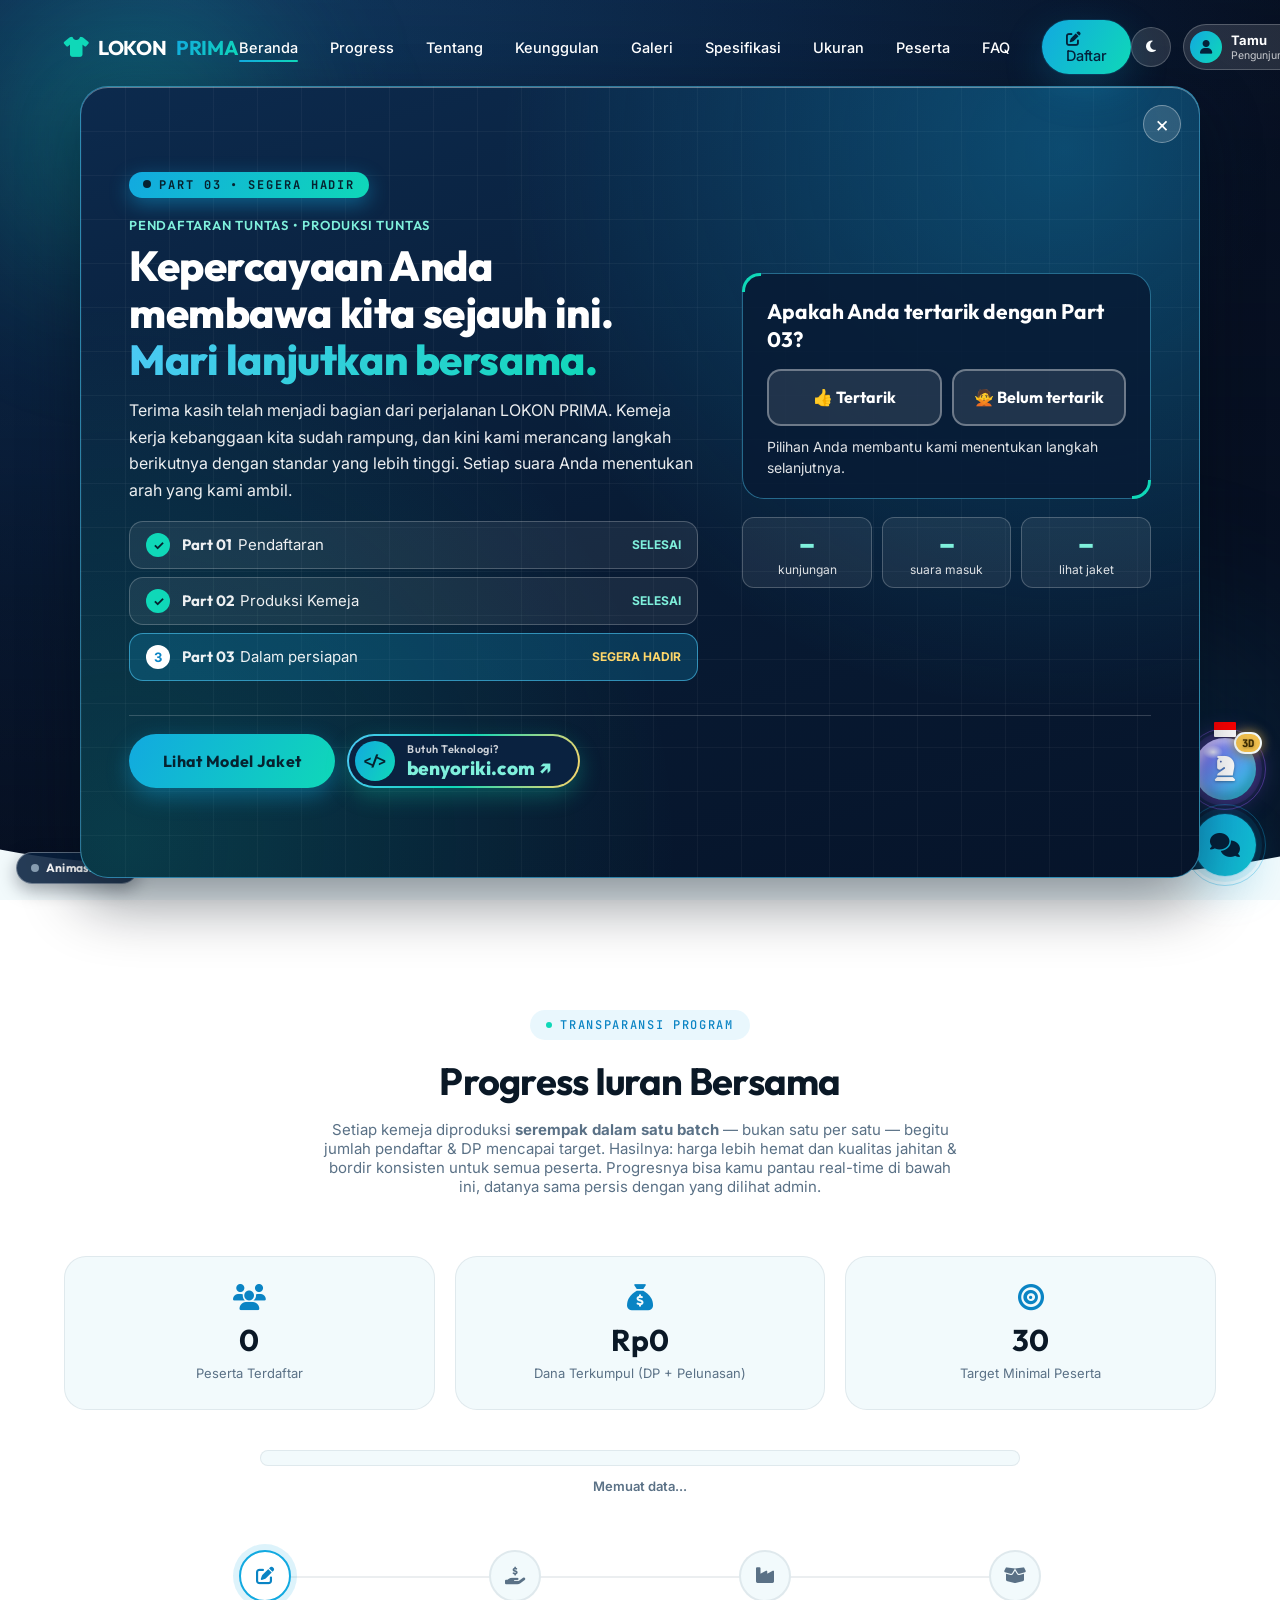
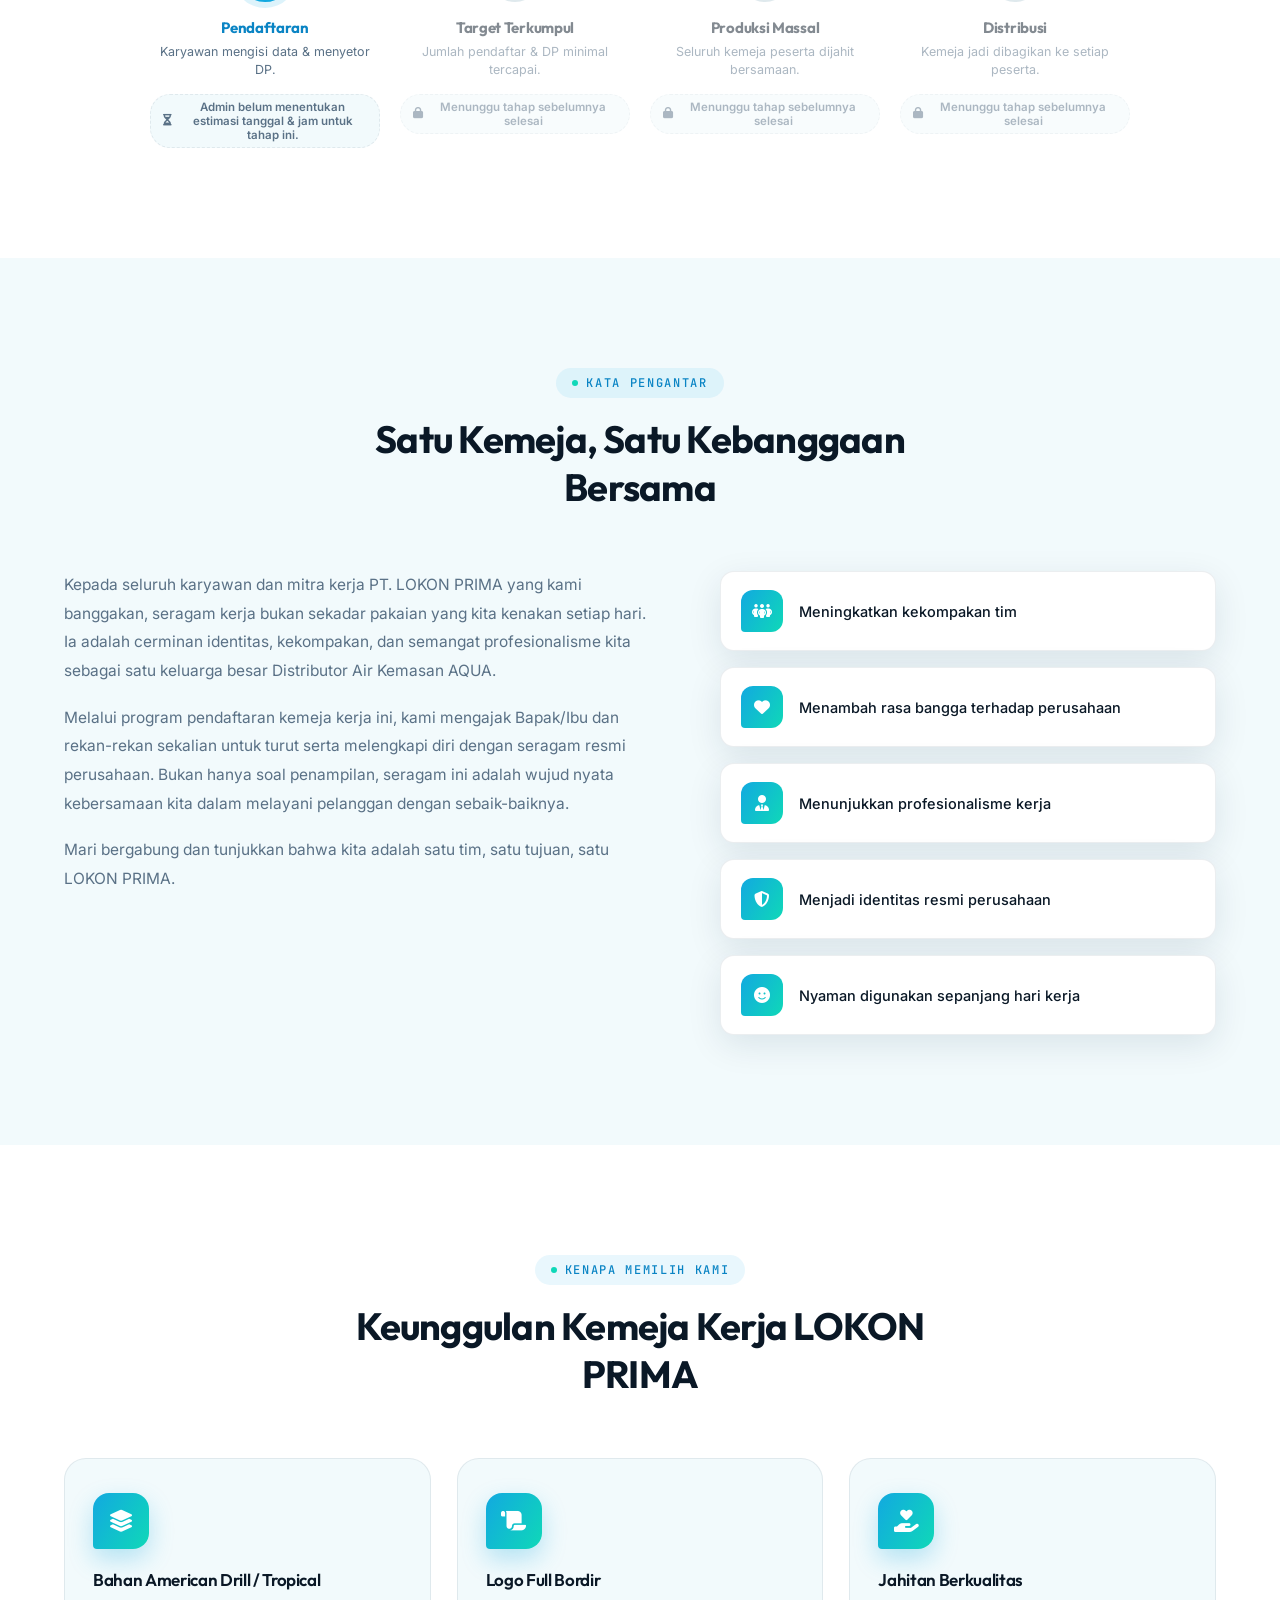
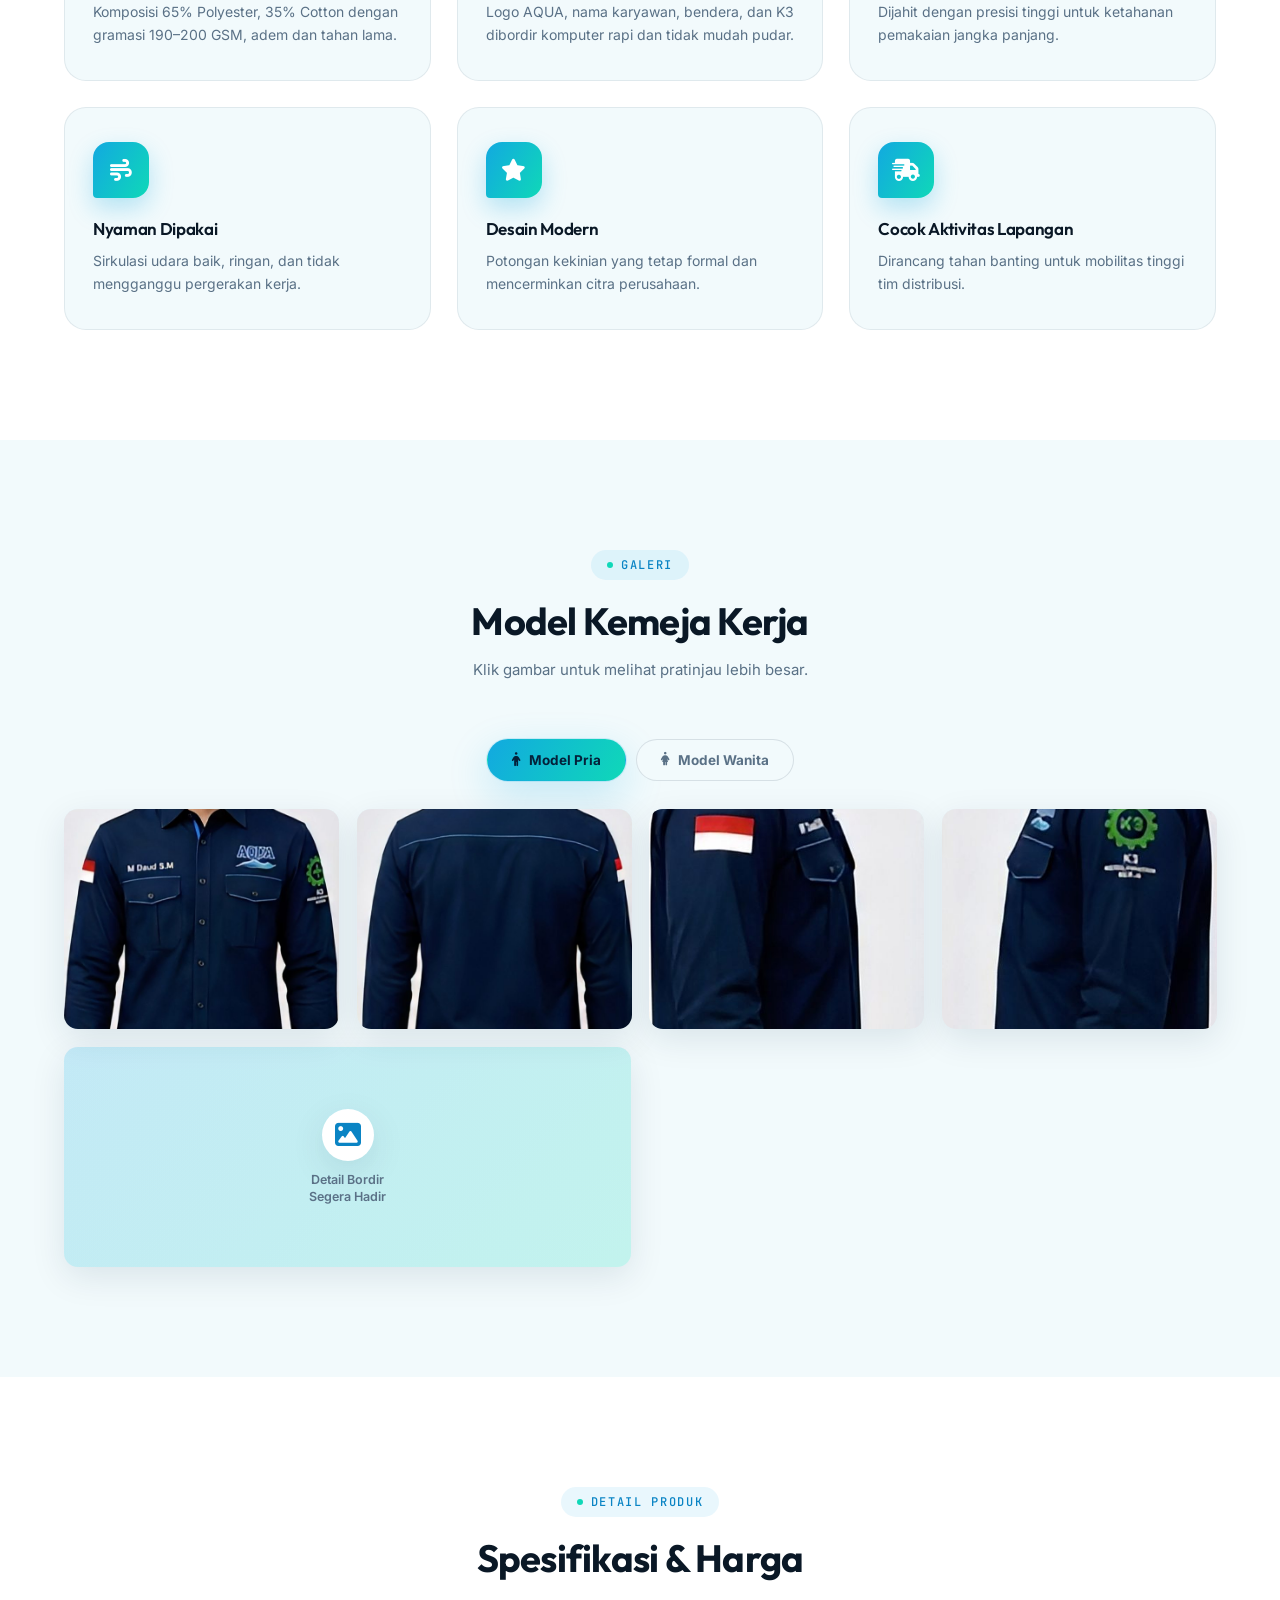
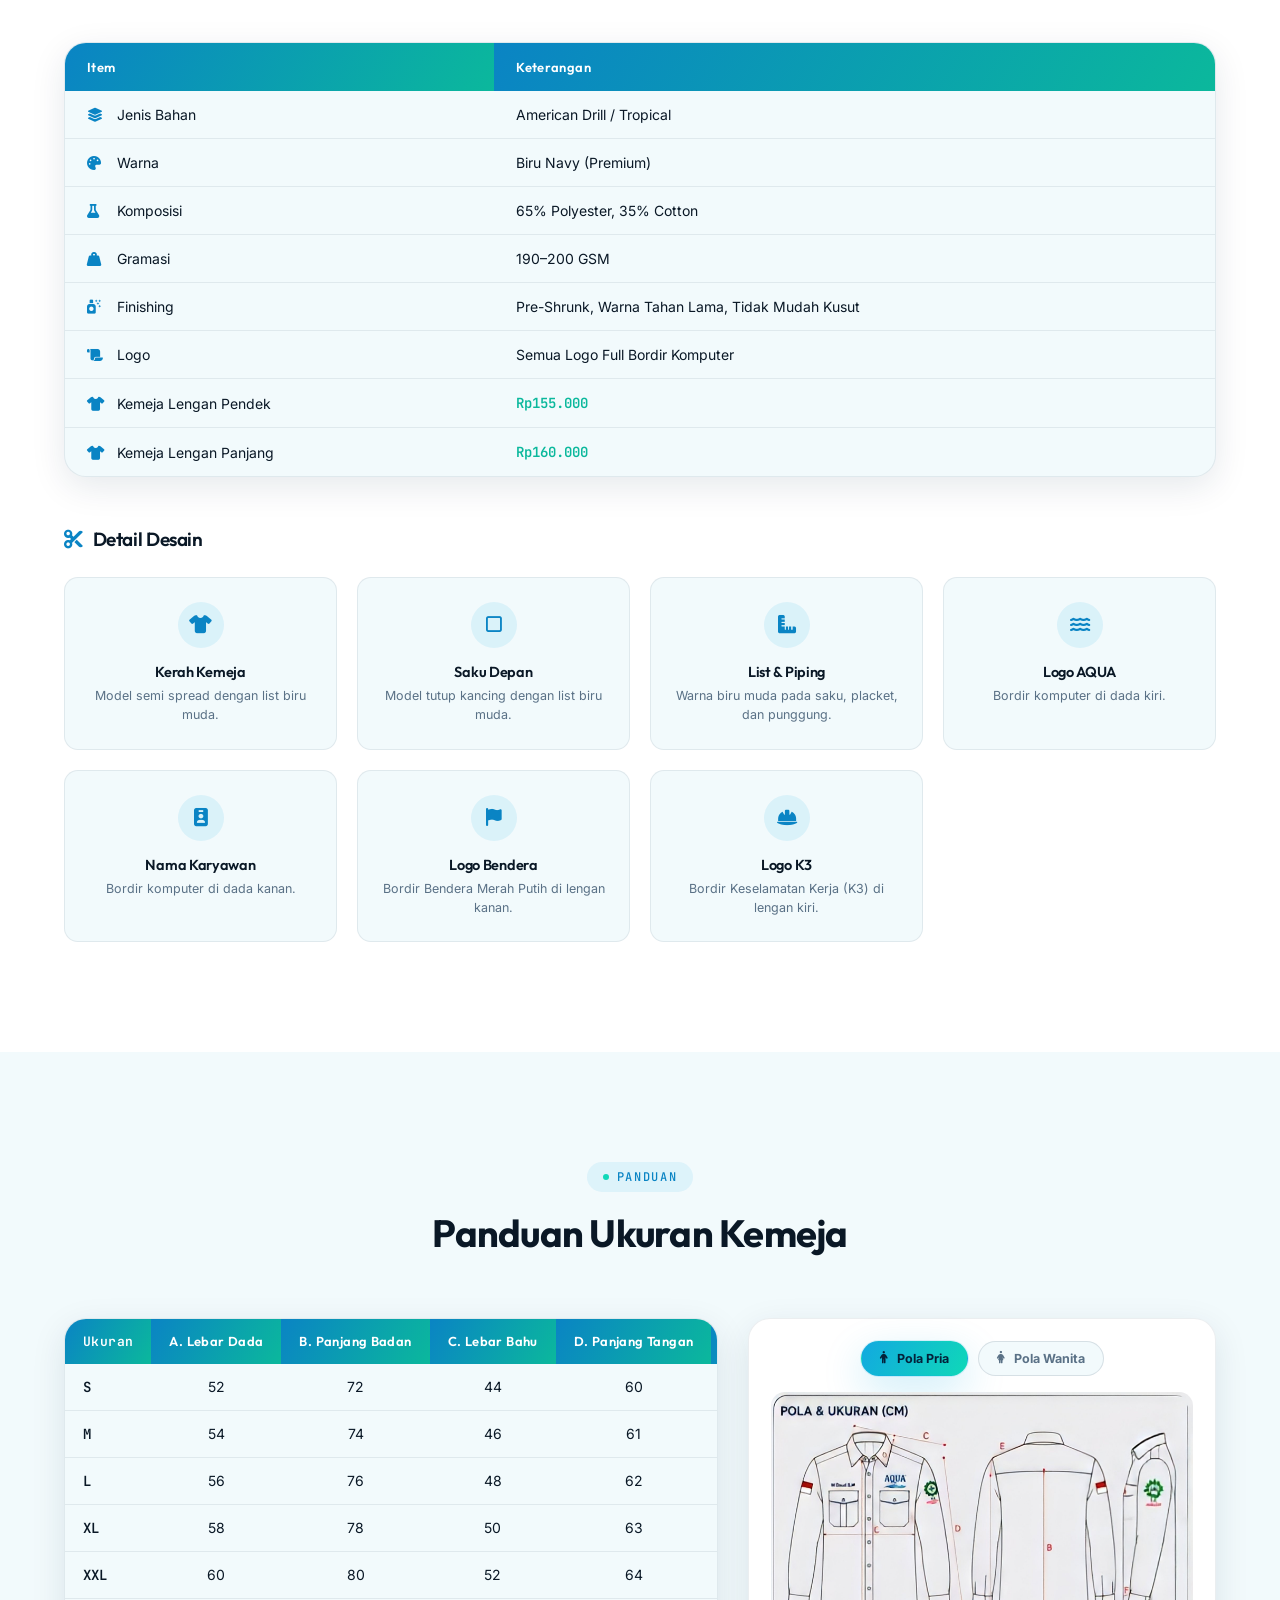
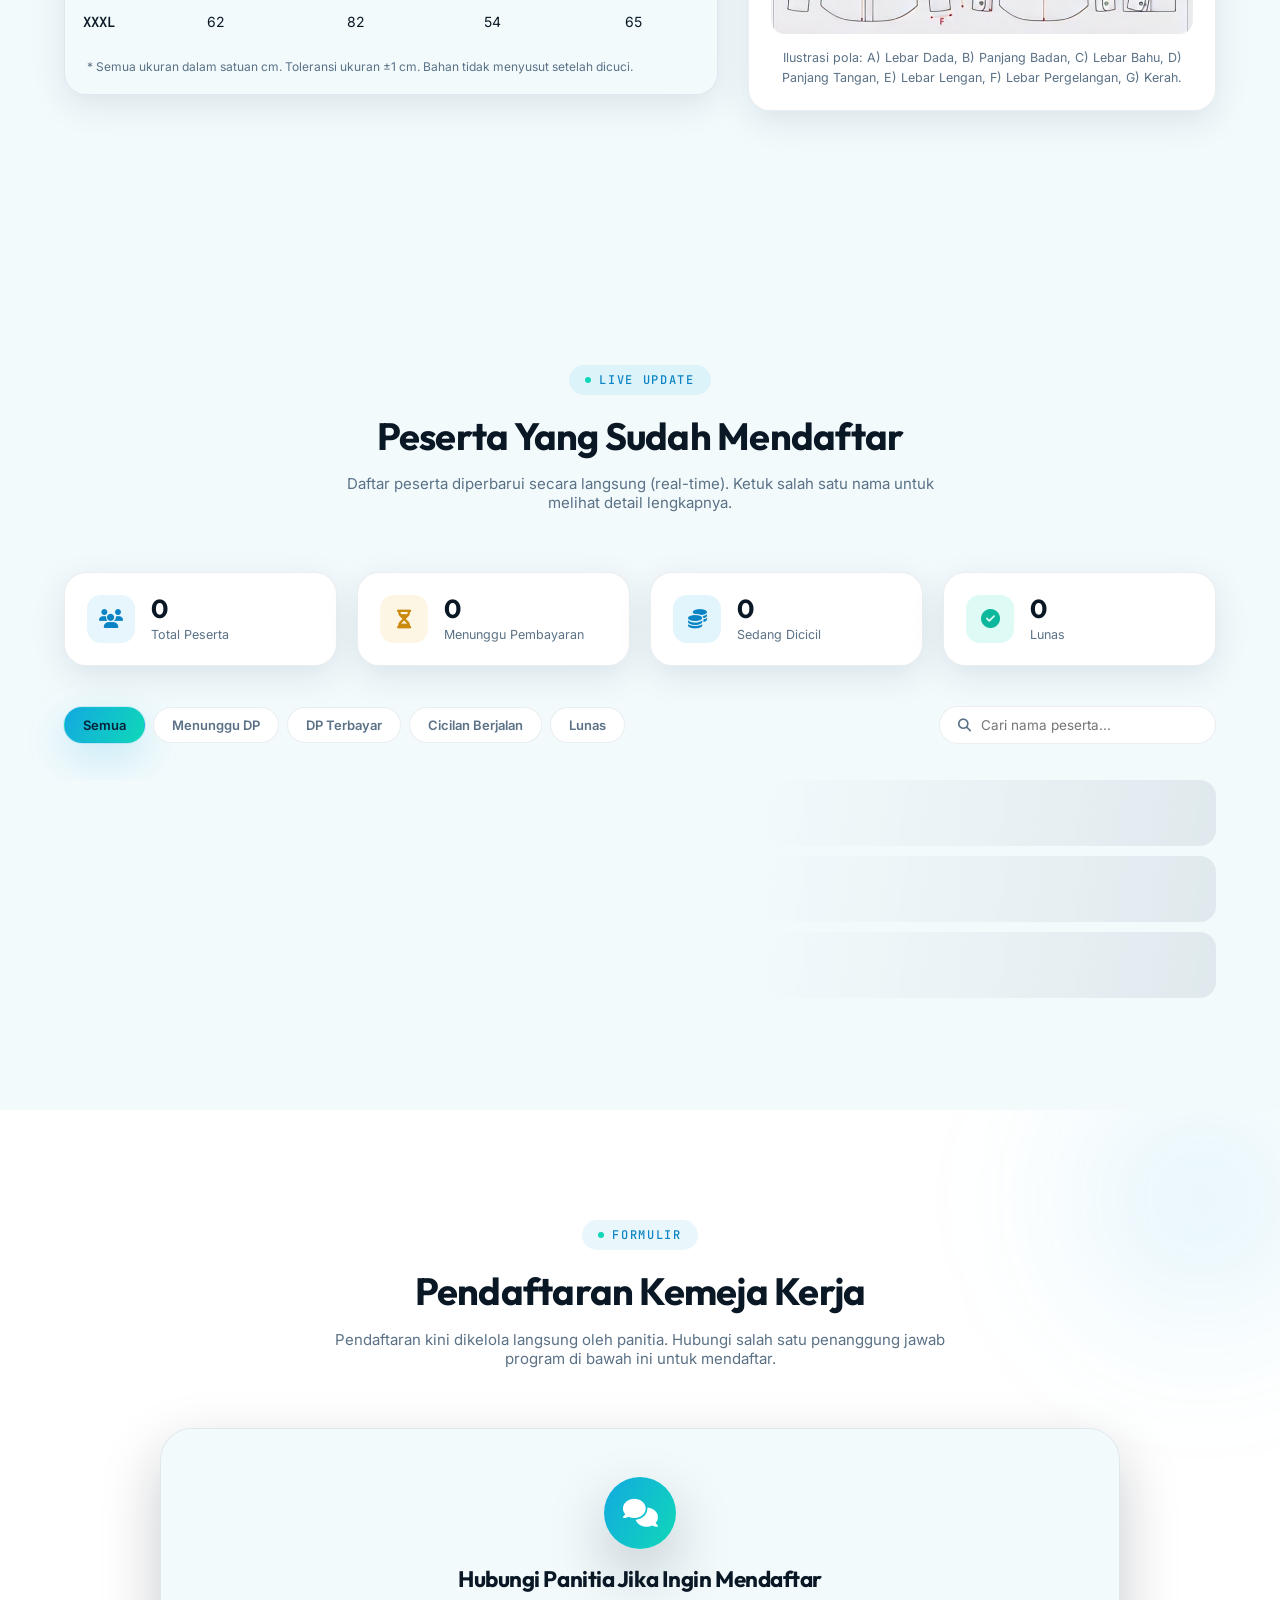
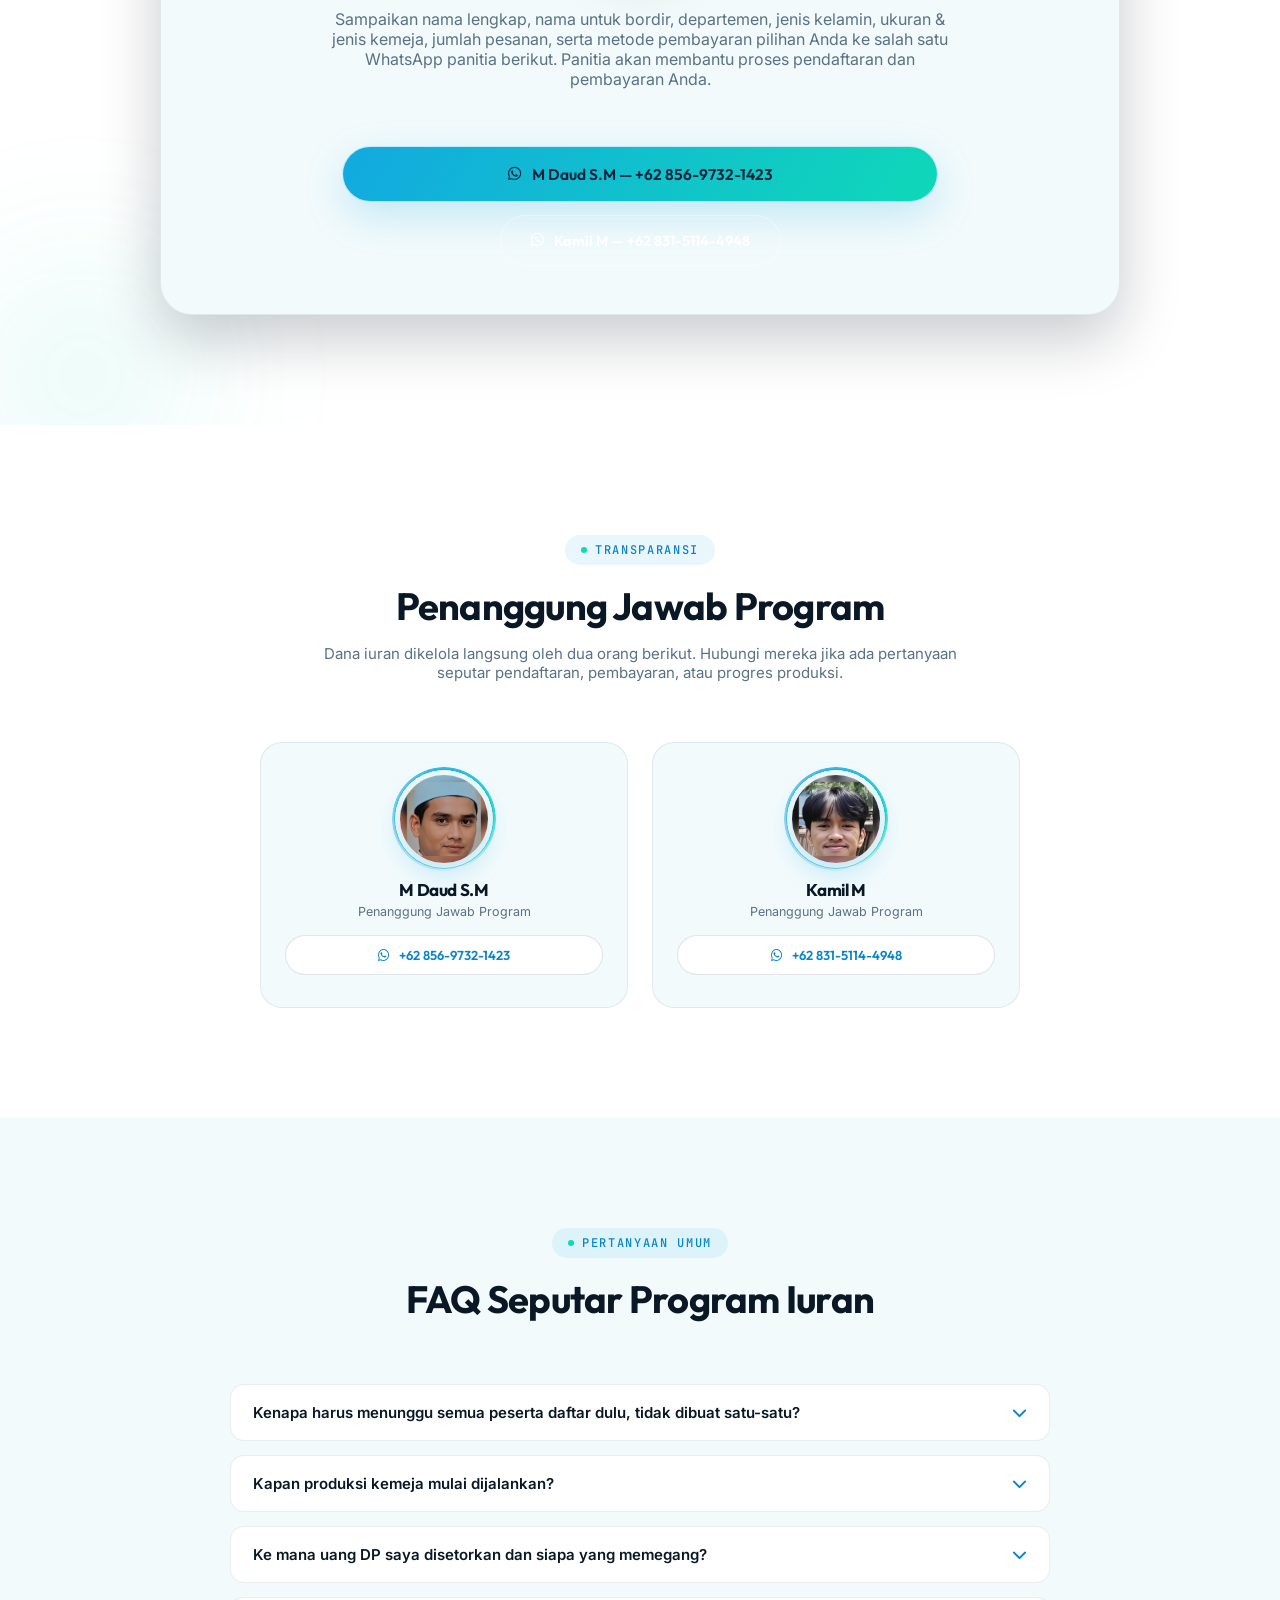
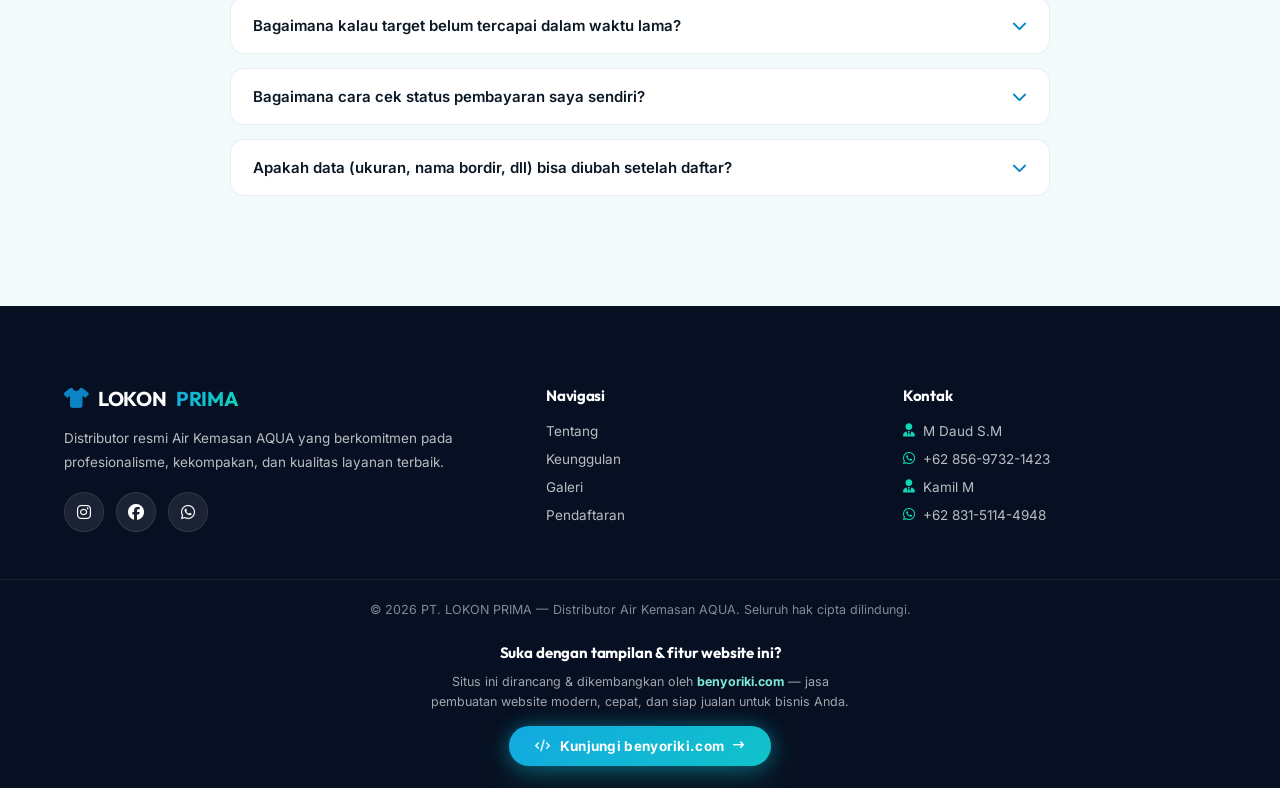
==== commit a4734f6c: "Add files via upload" ====
--- a/index.html
+++ b/index.html
@@ -66,7 +66,7 @@
 <!-- Stylesheet: style.min.css = fungsi sistem/layout (minified), particles.min.css = efek visual/partikel (minified) -->
 <link rel="stylesheet" href="style.min.css?v=25">
 <link rel="stylesheet" href="particles.min.css?v=7">
-<link rel="stylesheet" href="p3-glass.css?v=13">
+<link rel="stylesheet" href="p3-glass.css?v=14">
 <link rel="stylesheet" href="lite.css?v=2">
 </head>
 <body>
@@ -1569,45 +1569,48 @@
   <div class="p3-sheen"></div>
   <button type="button" class="p3-close" aria-label="Tutup">&times;</button>
   <div class="p3-body">
-    <span class="p3-badge"><i></i>PART 03 &bull; SEGERA HADIR</span>
-    <p class="p3-done">Pendaftaran tuntas &bull; Produksi tuntas</p>
-    <h2 class="p3-title">Kepercayaan Anda membawa kita sejauh ini.<br><span>Mari lanjutkan bersama.</span></h2>
-    <p class="p3-sub">Terima kasih telah menjadi bagian dari perjalanan LOKON PRIMA. Kemeja kerja kebanggaan kita sudah rampung, dan kini kami merancang langkah berikutnya dengan standar yang lebih tinggi. <span class="p3-long">Setiap suara Anda menentukan arah yang kami ambil.</span></p>
-    <ul class="p3-steps">
-      <li class="p3-merge"><span class="p3-ic">&#10003;</span><b>Part 01 &amp; 02</b> Daftar &amp; Produksi<em>SELESAI</em></li>
-      <li class="p3-full"><span class="p3-ic">&#10003;</span><b>Part 01</b> Pendaftaran<em>SELESAI</em></li>
-      <li class="p3-full"><span class="p3-ic">&#10003;</span><b>Part 02</b> Produksi Kemeja<em>SELESAI</em></li>
-      <li class="p3-next"><span class="p3-ic">3</span><b>Part 03</b> Dalam persiapan<em>SEGERA HADIR</em></li>
-    </ul>
-
-    <div class="p3-poll" id="p3Poll">
-      <p class="p3-pq">Apakah Anda tertarik dengan Part 03?</p>
-      <div class="p3-pbtns">
-        <button type="button" class="p3-pbtn p3-yes" id="p3Yes" data-v="yes"><span aria-hidden="true">&#128077;</span> Tertarik</button>
-        <button type="button" class="p3-pbtn p3-no" id="p3No" data-v="no"><span aria-hidden="true">&#128581;</span> Belum tertarik</button>
-      </div>
-      <div class="p3-res" id="p3Res">
-        <div class="p3-bar"><span>Tertarik</span><div><i id="p3BarYes"></i></div><b id="p3PctYes">0%</b></div>
-        <div class="p3-bar p3-barno"><span>Belum tertarik</span><div><i id="p3BarNo"></i></div><b id="p3PctNo">0%</b></div>
-      </div>
-      <p class="p3-pmsg" id="p3PMsg">Pilihan Anda membantu kami menentukan langkah selanjutnya.</p>
-      <div class="p3-stats">
-        <span><b id="p3Views">&ndash;</b> kunjungan</span>
-        <span><b id="p3Total">&ndash;</b> suara masuk</span>
-        <span><b id="p3JView">&ndash;</b> orang lihat model jaket</span>
-      </div>
-    </div>
-
-    <div class="p3-count" id="p3Count">
-      <div><strong>00</strong><small>Hari</small></div><div><strong>00</strong><small>Jam</small></div><div><strong>00</strong><small>Menit</small></div><div><strong>00</strong><small>Detik</small></div>
+    <div class="p3-grid">
+      <div class="p3-col-l">
+        <span class="p3-badge"><i></i>PART 03 &bull; SEGERA HADIR</span>
+        <p class="p3-done">Pendaftaran tuntas &bull; Produksi tuntas</p>
+        <h2 class="p3-title">Kepercayaan Anda membawa kita sejauh ini.<br><span>Mari lanjutkan bersama.</span></h2>
+        <p class="p3-sub">Terima kasih telah menjadi bagian dari perjalanan LOKON PRIMA. Kemeja kerja kebanggaan kita sudah rampung, dan kini kami merancang langkah berikutnya dengan standar yang lebih tinggi. <span class="p3-long">Setiap suara Anda menentukan arah yang kami ambil.</span></p>
+        <ul class="p3-steps">
+          <li class="p3-merge"><span class="p3-ic">&#10003;</span><b>Part 01 &amp; 02</b> Daftar &amp; Produksi<em>SELESAI</em></li>
+          <li class="p3-full"><span class="p3-ic">&#10003;</span><b>Part 01</b> Pendaftaran<em>SELESAI</em></li>
+          <li class="p3-full"><span class="p3-ic">&#10003;</span><b>Part 02</b> Produksi Kemeja<em>SELESAI</em></li>
+          <li class="p3-next"><span class="p3-ic">3</span><b>Part 03</b> Dalam persiapan<em>SEGERA HADIR</em></li>
+        </ul>
+        <div class="p3-count" id="p3Count">
+          <div><strong>00</strong><small>Hari</small></div><div><strong>00</strong><small>Jam</small></div><div><strong>00</strong><small>Menit</small></div><div><strong>00</strong><small>Detik</small></div>
+        </div>
+      </div>
+      <div class="p3-col-r">
+        <div class="p3-poll" id="p3Poll">
+          <p class="p3-pq">Apakah Anda tertarik dengan Part 03?</p>
+          <div class="p3-pbtns">
+            <button type="button" class="p3-pbtn p3-yes" id="p3Yes" data-v="yes"><span aria-hidden="true">&#128077;</span> Tertarik</button>
+            <button type="button" class="p3-pbtn p3-no" id="p3No" data-v="no"><span aria-hidden="true">&#128581;</span> Belum tertarik</button>
+          </div>
+          <div class="p3-res" id="p3Res">
+            <div class="p3-bar"><span>Tertarik</span><div><i id="p3BarYes"></i></div><b id="p3PctYes">0%</b></div>
+            <div class="p3-bar p3-barno"><span>Belum tertarik</span><div><i id="p3BarNo"></i></div><b id="p3PctNo">0%</b></div>
+          </div>
+          <p class="p3-pmsg" id="p3PMsg">Pilihan Anda membantu kami menentukan langkah selanjutnya.</p>
+        </div>
+        <div class="p3-stats">
+          <span><b id="p3Views">&ndash;</b><small>kunjungan</small></span>
+          <span><b id="p3Total">&ndash;</b><small>suara masuk</small></span>
+          <span><b id="p3JView">&ndash;</b><small>lihat jaket</small></span>
+        </div>
+      </div>
     </div>
     <div class="p3-actions">
       <button type="button" class="p3-btn p3-ok" id="p3Jaket">Lihat Model Jaket</button>
-      <p class="p3-note">Terus pantau website ini untuk kabar terbaru.</p>
-    </div>
-    <div class="p3-dev">
-      <span class="p3-dev-ic" aria-hidden="true">&lt;/&gt;</span>
-      <span class="p3-dev-tx"><small>Sistem &amp; Website Developer</small><a href="https://benyoriki.com" target="_blank" rel="noopener noreferrer">benyoriki.com <i aria-hidden="true">&#8599;</i></a></span>
+      <a class="p3-devbtn" href="https://benyoriki.com" target="_blank" rel="noopener noreferrer">
+        <span class="p3-db-ic" aria-hidden="true">&lt;/&gt;</span>
+        <span class="p3-db-tx"><small>Butuh Teknologi?</small><strong>benyoriki.com <i aria-hidden="true">&#8599;</i></strong></span>
+      </a>
     </div>
   </div>
   <!-- Kunci: harus menjawab soal logika matematika untuk menutup -->
@@ -1637,7 +1640,7 @@
   <div class="p3-gscroll"><img src="model-jaket.jpg" alt="Model Jaket Kerja AQUA - PT. Lokon Prima, 8 pilihan perpaduan warna" width="1024" height="1536" decoding="async"></div>
 </div>
 <button type="button" id="p3Pill" aria-label="Buka info Part 03"><i></i>Part 03 &bull; Segera Hadir</button>
-<script src="p3-glass.js?v=6" defer></script>
+<script src="p3-glass.js?v=7" defer></script>
 <script src="lite.js?v=1" defer></script>
 
 <!-- script.js = fungsi sistem inti, particles.js = efek visual/partikel (harus dimuat SETELAH script.js) -->
--- a/p3-glass.css
+++ b/p3-glass.css
@@ -359,3 +359,119 @@
 .p3-gscroll { -webkit-flex: 1 1 auto; flex: 1 1 auto; overflow: auto; -webkit-overflow-scrolling: touch; text-align: center; }
 .p3-gscroll img { display: block; width: 100%; max-width: 760px; height: auto; margin: 0 auto; }
 @media print { #p3Gallery { display: none !important; } }
+
+/* ====== TAMPILAN BARU: HUD ringan (tanpa blur, aman untuk Windows 7) ====== */
+#p3Glass {
+  background:
+    radial-gradient(circle at 88% 8%, rgba(18,169,224,.30), rgba(18,169,224,0) 46%),
+    radial-gradient(circle at 4% 96%, rgba(15,216,184,.18), rgba(15,216,184,0) 42%),
+    -webkit-linear-gradient(top, rgba(255,255,255,.04) 1px, transparent 1px) 0 0 / 44px 44px,
+    -webkit-linear-gradient(left, rgba(255,255,255,.04) 1px, transparent 1px) 0 0 / 44px 44px,
+    linear-gradient(165deg, #0c2a4d 0%, #081b34 55%, #06142a 100%);
+  background:
+    radial-gradient(circle at 88% 8%, rgba(18,169,224,.30), rgba(18,169,224,0) 46%),
+    radial-gradient(circle at 4% 96%, rgba(15,216,184,.18), rgba(15,216,184,0) 42%),
+    linear-gradient(rgba(255,255,255,.04) 1px, transparent 1px) 0 0 / 44px 44px,
+    linear-gradient(90deg, rgba(255,255,255,.04) 1px, transparent 1px) 0 0 / 44px 44px,
+    linear-gradient(165deg, #0c2a4d 0%, #081b34 55%, #06142a 100%);
+}
+.p3-grid { display: block; }
+.p3-actions { margin-top: 4px; -webkit-align-items: stretch; align-items: stretch; }
+.p3-actions .p3-btn { display: -webkit-inline-flex; display: inline-flex; -webkit-align-items: center; align-items: center; -webkit-justify-content: center; justify-content: center; height: 52px; margin: 0 12px 8px 0; padding: 0 26px; font-size: 15px; }
+
+/* tombol developer */
+.p3-devbtn {
+  position: relative; display: -webkit-flex; display: flex; -webkit-align-items: center; align-items: center;
+  height: 52px; margin: 0 0 8px; padding: 0 20px 0 6px; border-radius: 999px; overflow: hidden;
+  text-decoration: none; color: #fff; cursor: pointer;
+  border: 2px solid #4cc9f5;
+  background: -webkit-linear-gradient(#0a2240, #0a2240) padding-box, -webkit-linear-gradient(left, #4cc9f5, #0FD8B8, #ffd76a) border-box;
+  background: linear-gradient(#0a2240, #0a2240) padding-box, linear-gradient(110deg, #4cc9f5, #0FD8B8, #ffd76a) border-box;
+  border-color: transparent;
+  box-shadow: 0 8px 22px rgba(15,216,184,.28);
+  transition: -webkit-transform .25s, transform .25s, box-shadow .25s;
+}
+.p3-devbtn:hover, .p3-devbtn:focus { -webkit-transform: translateY(-2px); transform: translateY(-2px); box-shadow: 0 12px 28px rgba(15,216,184,.45); outline: none; }
+.p3-devbtn:focus { outline: 2px solid #0FD8B8; outline-offset: 3px; }
+.p3-devbtn::after {
+  content: ""; position: absolute; top: 0; left: -40%; width: 30%; height: 100%; pointer-events: none;
+  background: linear-gradient(100deg, rgba(255,255,255,0), rgba(255,255,255,.28), rgba(255,255,255,0));
+  -webkit-transform: skewX(-20deg); transform: skewX(-20deg);
+  -webkit-animation: p3shine 4.5s ease-in-out infinite; animation: p3shine 4.5s ease-in-out infinite;
+}
+@-webkit-keyframes p3shine { 0%,60% { left: -40%; } 100% { left: 130%; } }
+@keyframes p3shine { 0%,60% { left: -40%; } 100% { left: 130%; } }
+.p3-db-ic {
+  -webkit-flex: 0 0 auto; flex: 0 0 auto; width: 38px; height: 38px; margin-right: 12px; border-radius: 50%;
+  text-align: center; font: 800 14px/38px 'JetBrains Mono', Consolas, monospace; color: #06222f;
+  background: linear-gradient(120deg, #12A9E0, #0FD8B8);
+}
+.p3-db-tx { display: block; min-width: 0; }
+.p3-db-tx small { display: block; margin-bottom: 2px; font: 600 11px/1.2 'Outfit', Arial, sans-serif; letter-spacing: .04em; color: rgba(255,255,255,.8); white-space: nowrap; }
+.p3-db-tx strong { display: block; font: 800 17px/1.1 'Outfit', Arial, sans-serif; color: #7ff0dc; white-space: nowrap; }
+.p3-db-tx i { display: inline-block; font-style: normal; -webkit-transition: -webkit-transform .25s; transition: transform .25s; }
+.p3-devbtn:hover .p3-db-tx i { -webkit-transform: translate(3px, -3px); transform: translate(3px, -3px); }
+
+/* kartu polling bergaya HUD */
+.p3-poll { position: relative; }
+.p3-poll::before, .p3-poll::after { content: ""; position: absolute; width: 16px; height: 16px; border: 0 solid #0FD8B8; pointer-events: none; }
+.p3-poll::before { top: -1px; left: -1px; border-top-width: 3px; border-left-width: 3px; border-top-left-radius: 18px; }
+.p3-poll::after { bottom: -1px; right: -1px; border-bottom-width: 3px; border-right-width: 3px; border-bottom-right-radius: 18px; }
+
+/* tiga angka statistik */
+.p3-stats { display: -webkit-flex; display: flex; margin: 12px -5px 0; padding: 0; border: 0; }
+.p3-stats span { -webkit-flex: 1 1 0; flex: 1 1 0; margin: 0 5px; padding: 10px 6px; text-align: center; border-radius: 12px; background: rgba(255,255,255,.07); border: 1px solid rgba(255,255,255,.22); }
+.p3-stats b { display: block; font: 800 22px/1.1 'Outfit', Arial, sans-serif; color: #7ff0dc; }
+.p3-stats small { display: block; margin-top: 3px; font-size: 11px; color: rgba(255,255,255,.85); }
+
+/* HP */
+@media (max-width: 820px) {
+  .p3-actions { -webkit-flex-wrap: wrap; flex-wrap: wrap; }
+  .p3-actions .p3-btn { -webkit-flex: 1 1 150px; flex: 1 1 150px; height: 48px; padding: 0 12px; margin-right: 10px; font-size: 14px; }
+  .p3-devbtn { -webkit-flex: 1 1 170px; flex: 1 1 170px; height: 48px; padding-right: 12px; }
+  .p3-db-ic { width: 34px; height: 34px; line-height: 34px; margin-right: 8px; font-size: 12px; }
+  .p3-db-tx small { font-size: 10px; }
+  .p3-db-tx strong { font-size: 15px; }
+  .p3-stats b { font-size: 18px; }
+  .p3-stats span { padding: 8px 4px; }
+}
+
+/* PC: dua kolom, rapi, tampak canggih */
+@media (min-width: 900px) {
+  #p3Glass { left: 0; right: 0; width: 1120px; max-width: 94%; margin: 0 auto; top: 86px; bottom: 22px; border-radius: 28px; border-color: rgba(76,201,245,.55); }
+  .p3-body { padding: 28px 48px 24px; -webkit-justify-content: center; justify-content: center; }
+  .p3-grid { display: -webkit-flex; display: flex; -webkit-align-items: center; align-items: center; margin-bottom: 22px; }
+  .p3-col-l { -webkit-flex: 1 1 56%; flex: 1 1 56%; min-width: 0; padding-right: 44px; }
+  .p3-col-r { -webkit-flex: 0 0 40%; flex: 0 0 40%; max-width: 40%; }
+  .p3-badge { font-size: 12px; }
+  .p3-done { margin: 18px 0 8px; font-size: 13px; }
+  .p3-title { font-size: 42px; line-height: 1.12; margin-bottom: 14px; }
+  .p3-sub { max-width: none; font-size: 16px; line-height: 1.65; margin-bottom: 18px; }
+  .p3-steps { margin-bottom: 0; }
+  .p3-steps li { padding: 11px 16px; font-size: 15px; margin-bottom: 8px; }
+  .p3-poll { max-width: none; padding: 24px 24px 20px; border-radius: 22px; background: rgba(8,27,52,.85); border-color: rgba(76,201,245,.45); }
+  .p3-pq { font-size: 21px; margin-bottom: 16px; }
+  .p3-pbtn { padding: 17px 10px; font-size: 16px; }
+  .p3-bar { font-size: 14px; margin-bottom: 10px; }
+  .p3-bar span { -webkit-flex-basis: 118px; flex-basis: 118px; }
+  .p3-pmsg { font-size: 14px; }
+  .p3-stats { margin-top: 14px; }
+  .p3-stats b { font-size: 28px; }
+  .p3-stats small { font-size: 12px; }
+  .p3-actions { padding-top: 18px; border-top: 1px solid rgba(255,255,255,.18); }
+  .p3-actions .p3-btn { height: 54px; padding: 0 34px; font-size: 16px; }
+  .p3-devbtn { height: 54px; padding-right: 26px; }
+  .p3-db-ic { width: 40px; height: 40px; line-height: 40px; }
+  .p3-db-tx strong { font-size: 19px; }
+  .p3-close { top: 18px; right: 18px; }
+}
+@media (min-width: 900px) and (max-height: 760px) {
+  .p3-body { padding-top: 18px; padding-bottom: 14px; }
+  .p3-title { font-size: 36px; }
+  .p3-sub { font-size: 15px; margin-bottom: 12px; }
+  .p3-steps li { padding: 8px 14px; margin-bottom: 6px; }
+  .p3-poll { padding: 18px 20px 14px; }
+  .p3-grid { margin-bottom: 14px; }
+  .p3-actions { padding-top: 12px; }
+}
+@media (prefers-reduced-motion: reduce) { .p3-devbtn::after { -webkit-animation: none !important; animation: none !important; } }
--- a/lite.css
+++ b/lite.css
@@ -27,8 +27,6 @@
       bisa di-scroll sangat berat di PC lama / Windows 7) */
 html.lite #p3Glass {
   -webkit-backdrop-filter: none; backdrop-filter: none;
-  background: -webkit-linear-gradient(315deg, #0c2a4d, #06142a);
-  background: linear-gradient(135deg, #0c2a4d, #06142a);
   transition-duration: .25s;
 }
 html.lite .p3-sheen { display: none; }
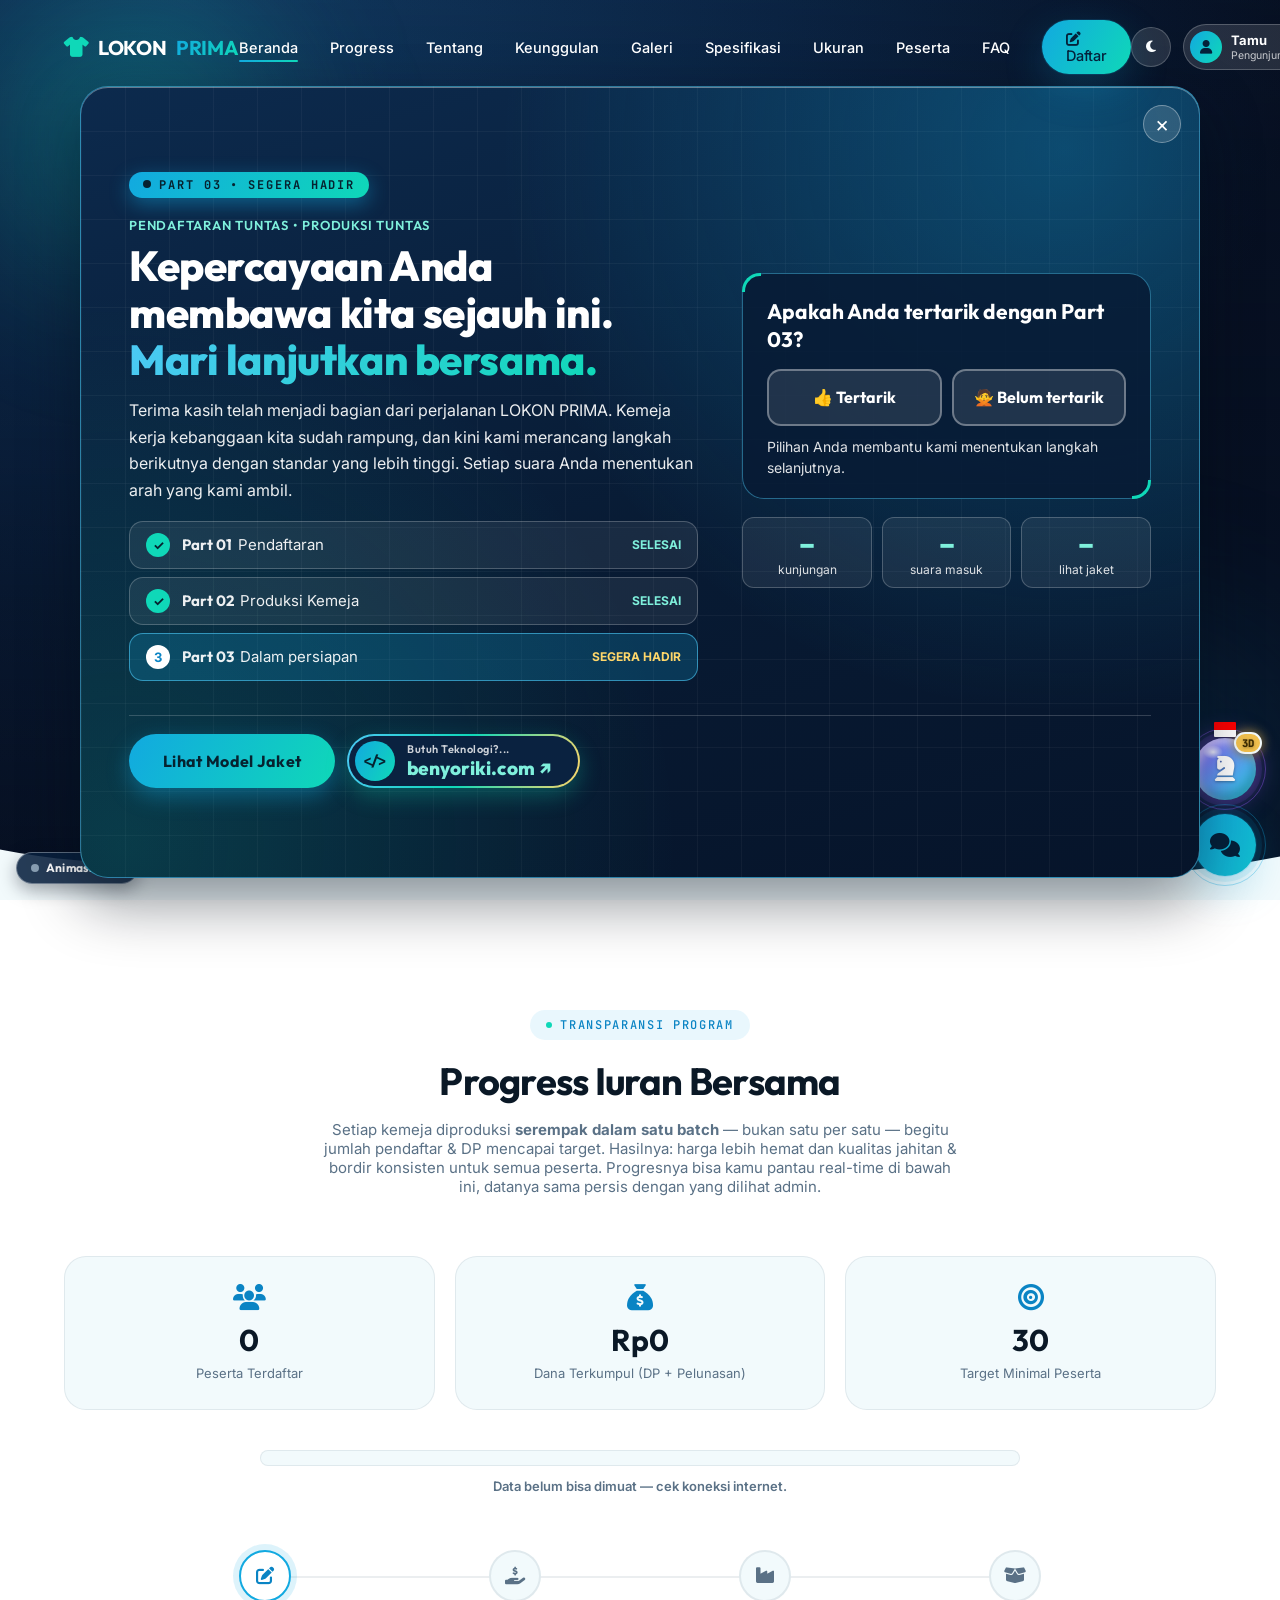
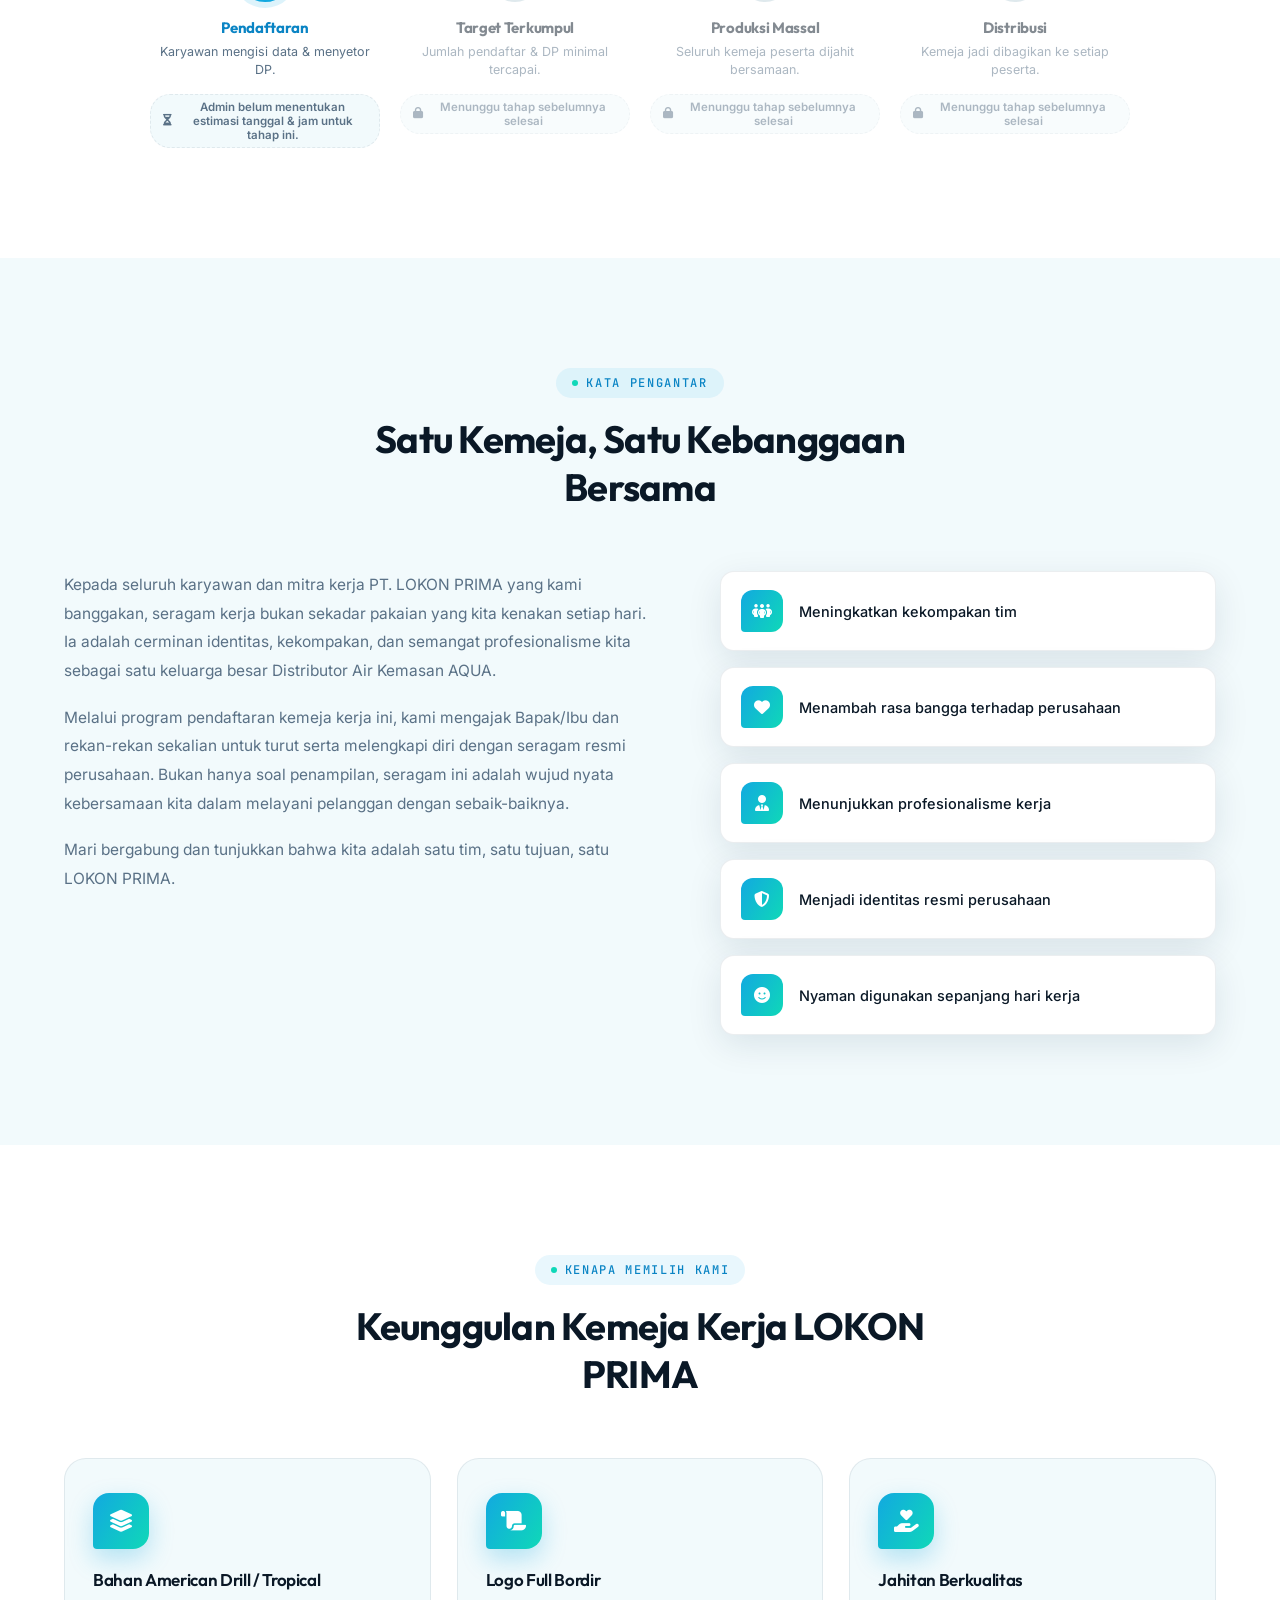
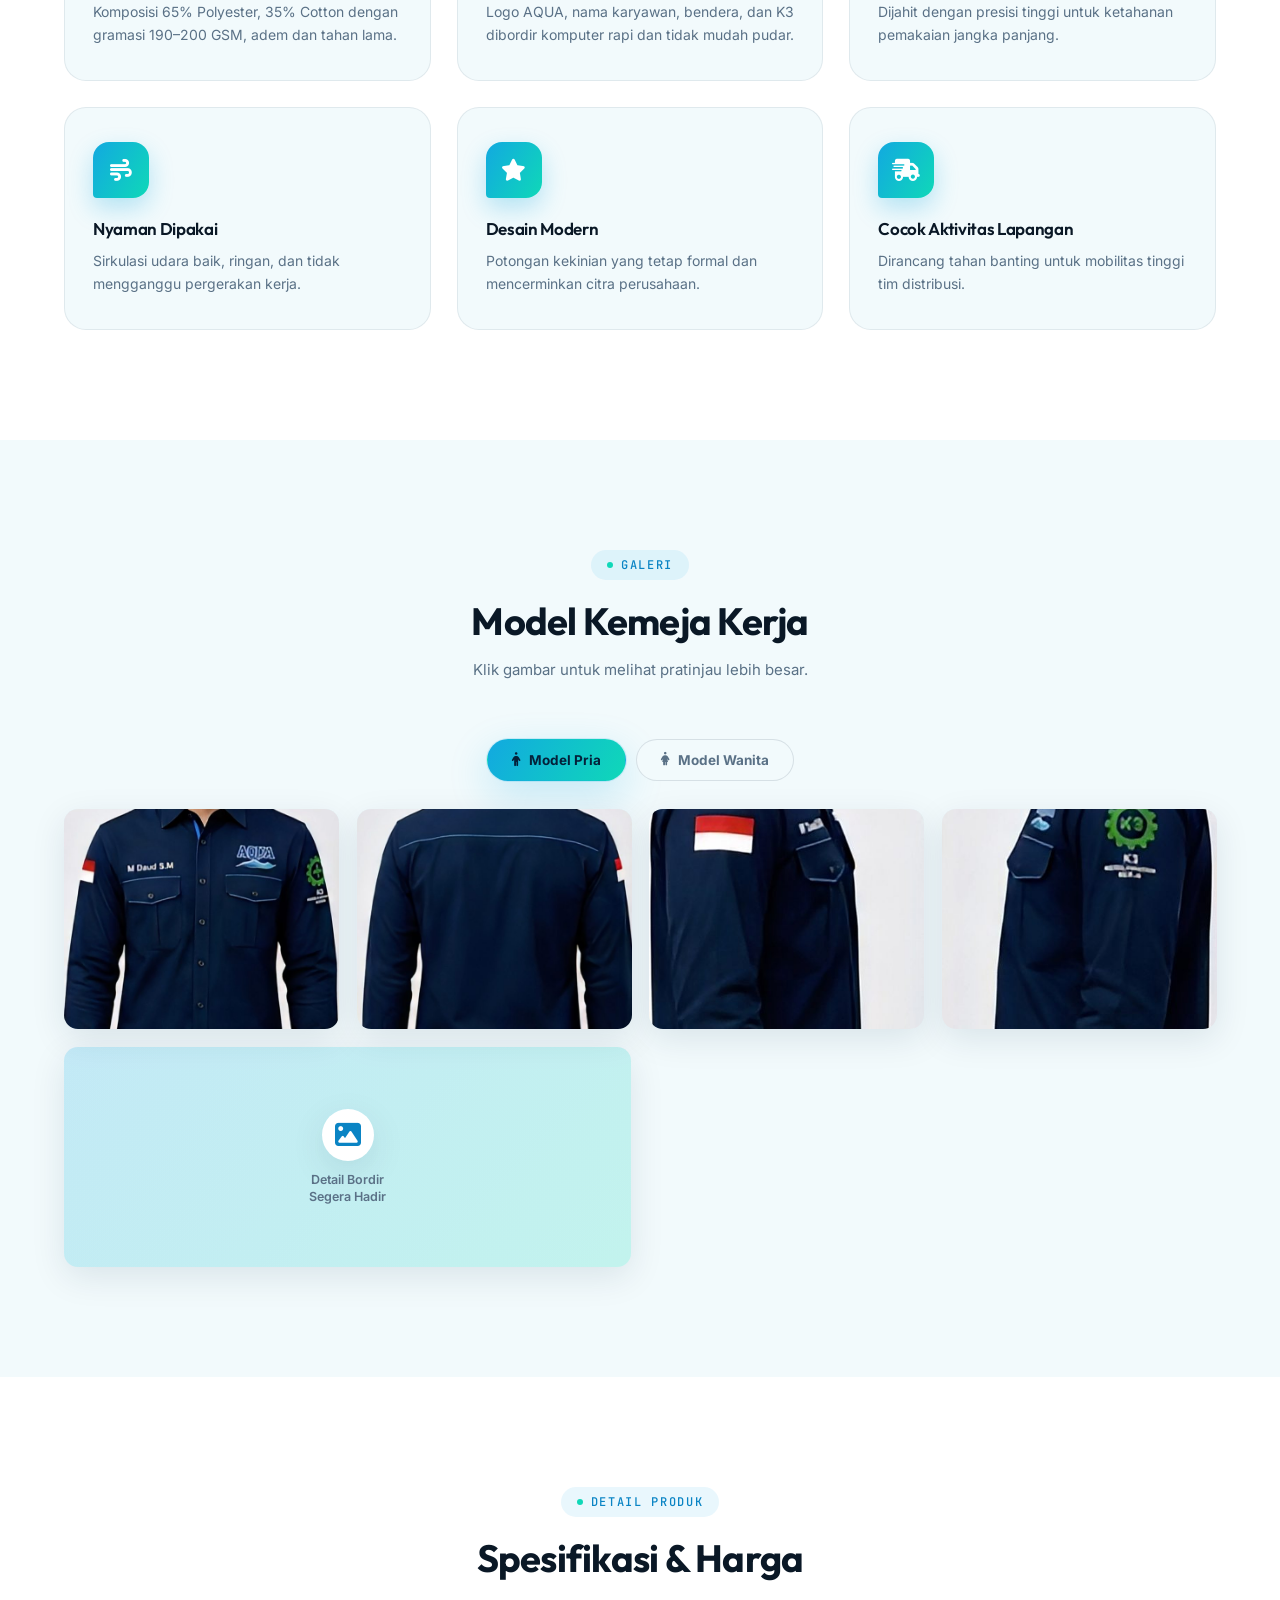
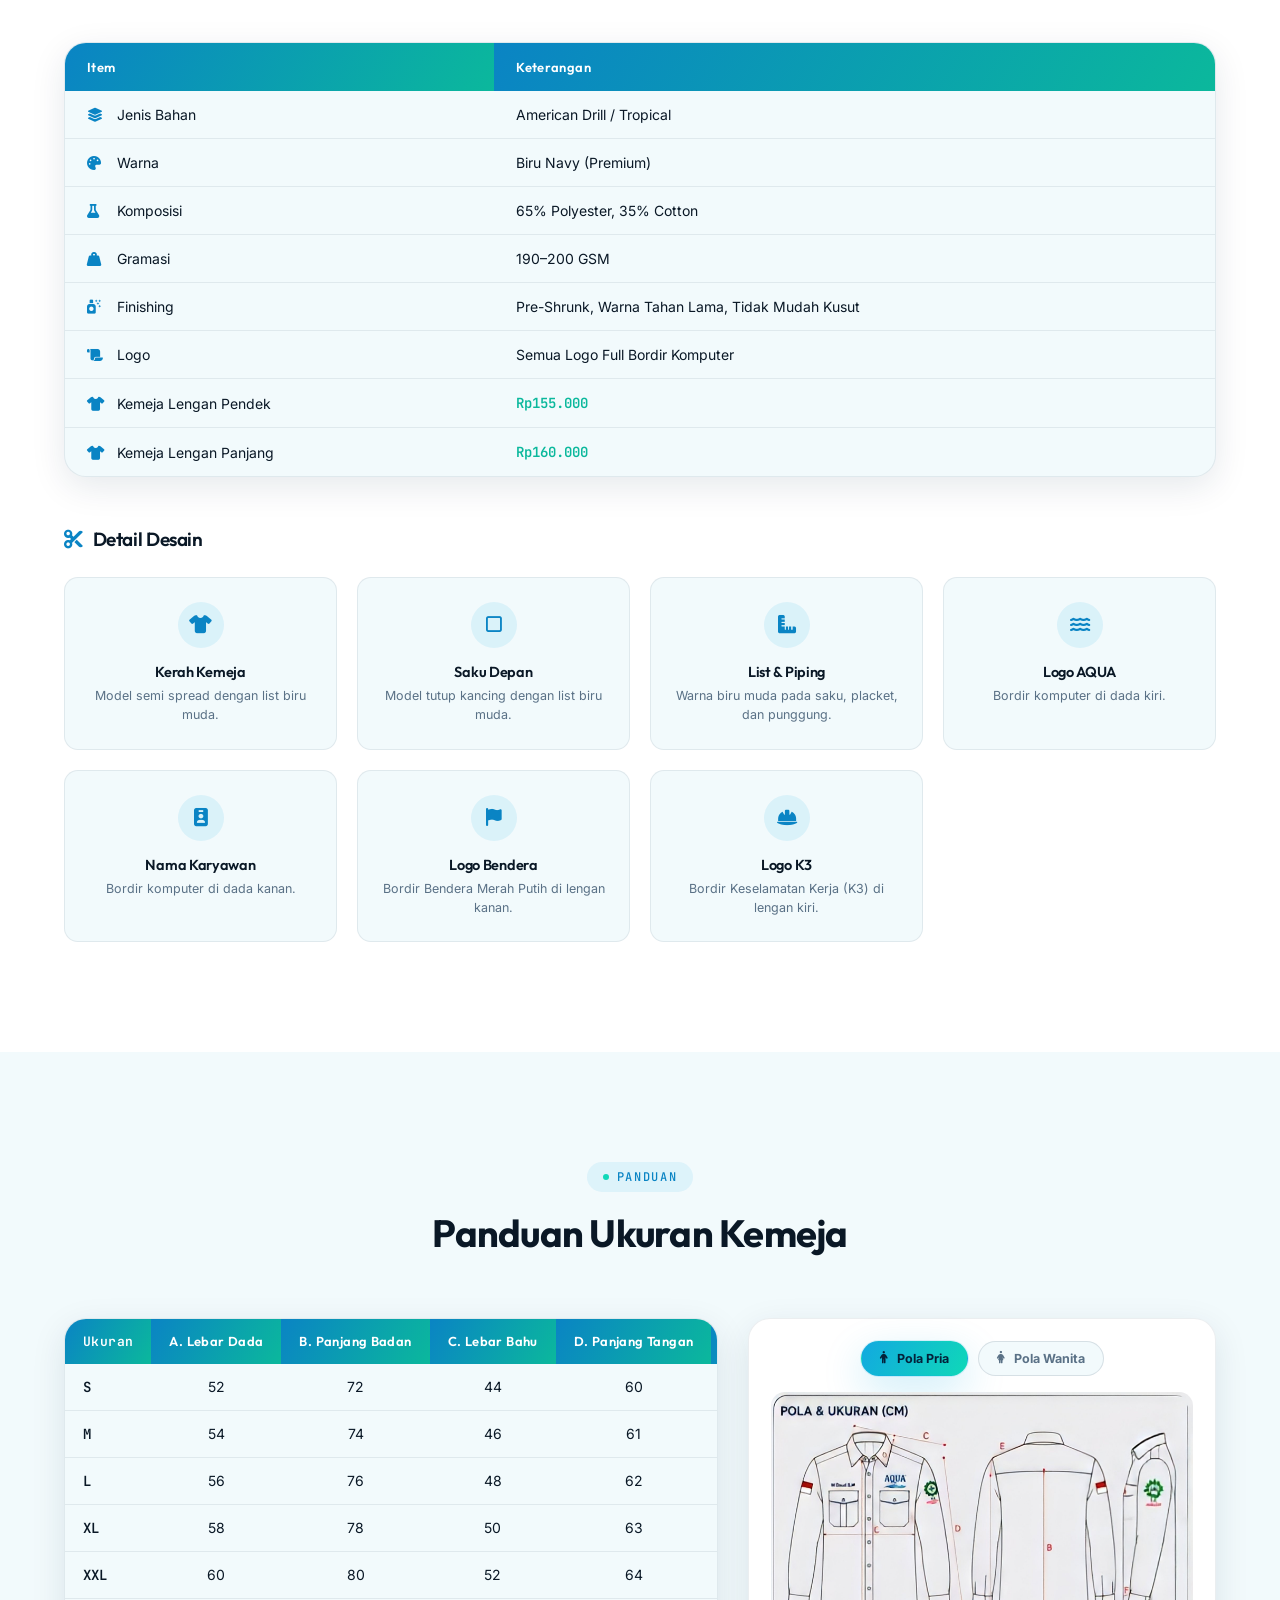
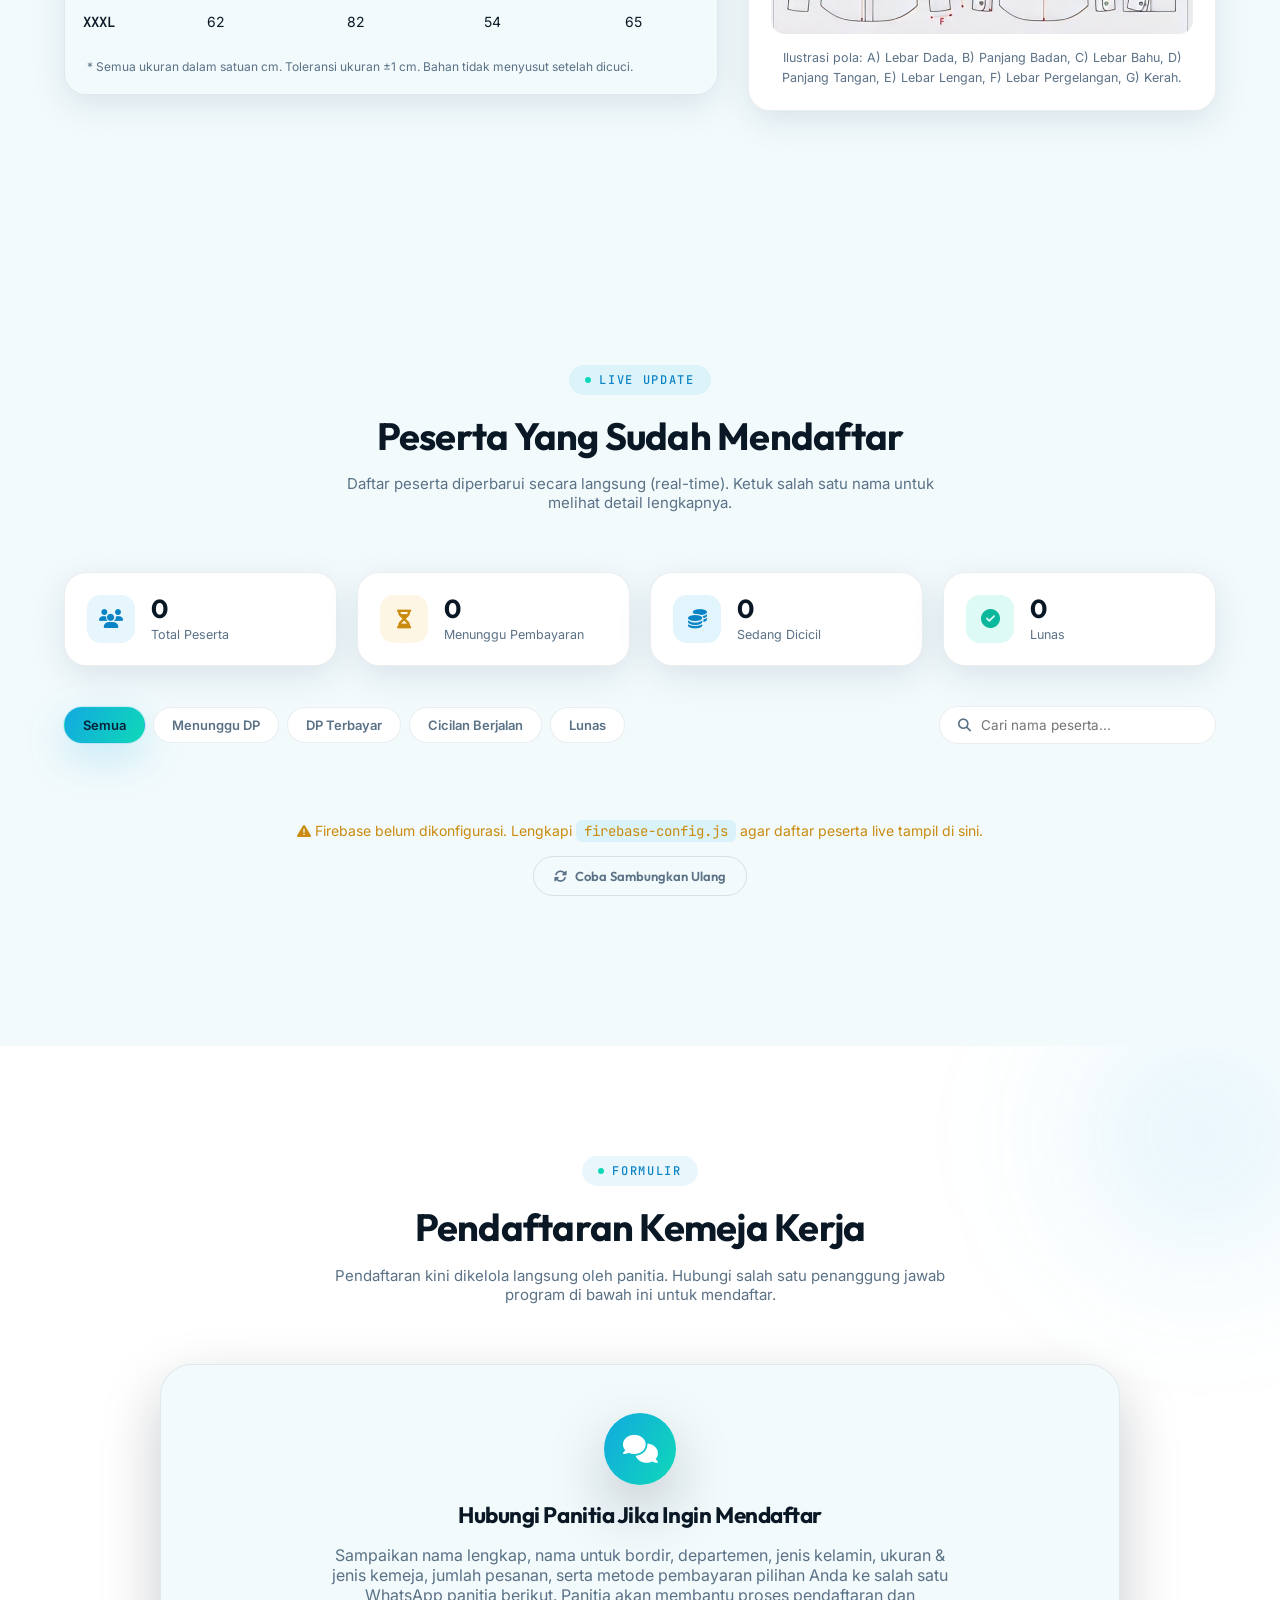
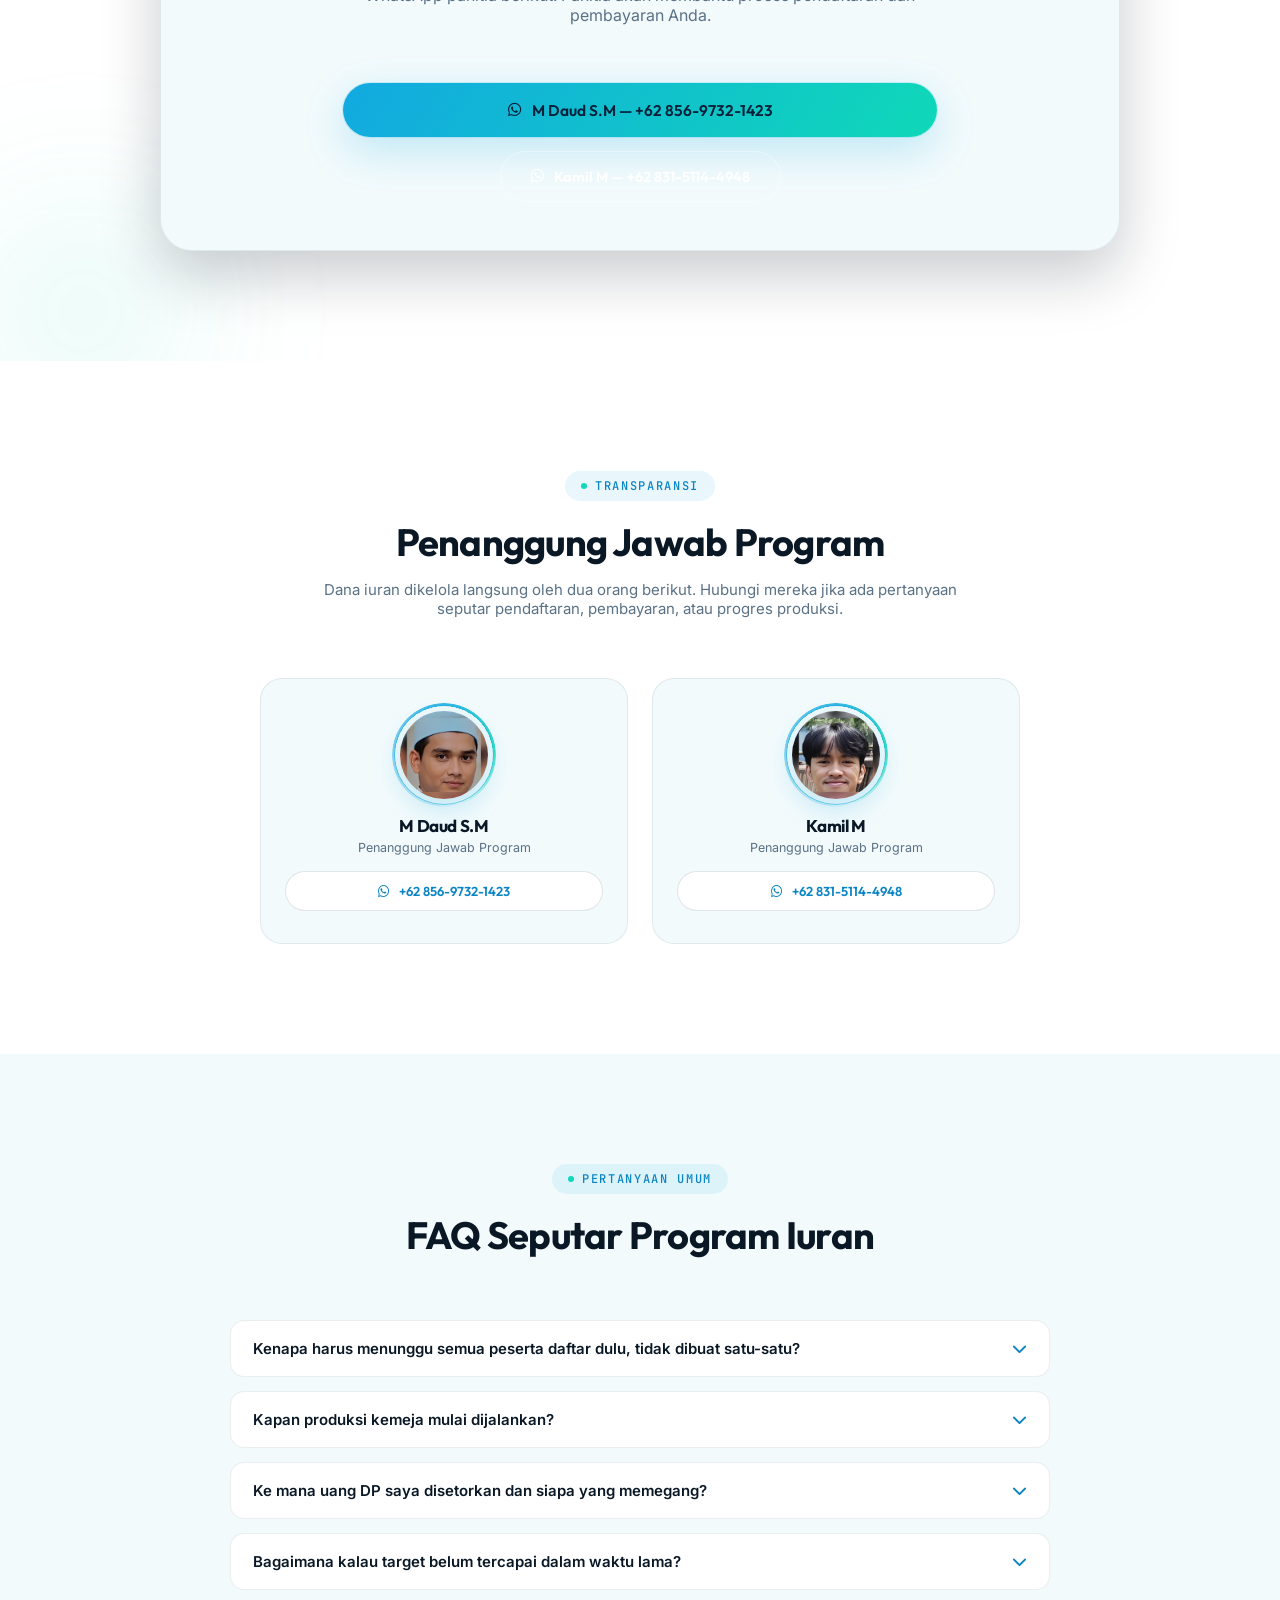
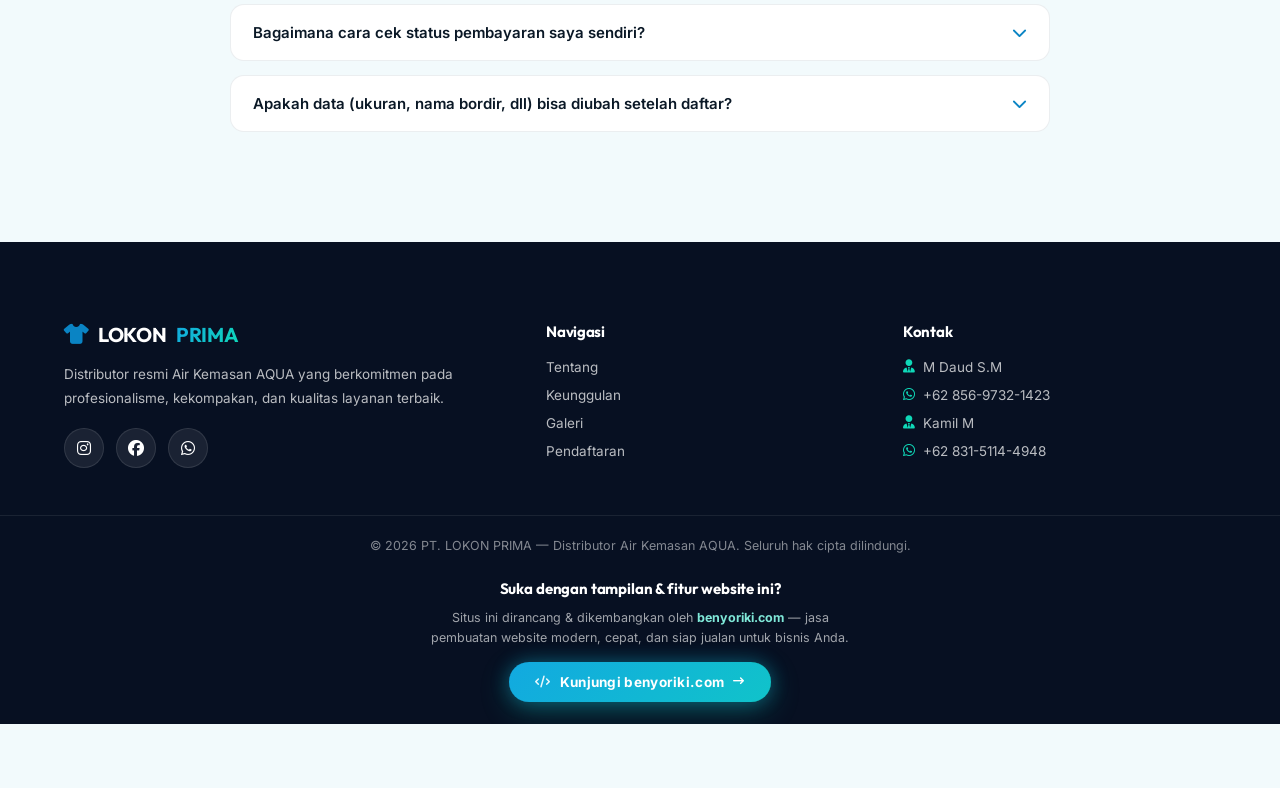
==== commit cd42b0ae: "Add files via upload" ====
--- a/index.html
+++ b/index.html
@@ -8,9 +8,9 @@
 <script>(function(){var l=1;try{if(localStorage.getItem('lpAnim')==='on')l=0}catch(e){}window.__LP_LITE=l;if(l)document.documentElement.className+=' lite'})();</script>
 
 <!-- ===== SEO META ===== -->
-<title>Part02 Selesai | Kemeja Kerja PT. LOKON PRIMA - Distributor AQUA</title>
-<meta name="title" content="✅ Part02 Selesai – Kemeja Kerja PT. LOKON PRIMA 2026">
-<meta name="description" content="Terima kasih! Pendaftaran & produksi Part02 sudah selesai. Part03 segera hadir – pantau terus website resmi kami.">
+<title>Jaket Kerja AQUA 2026 | PT. LOKON PRIMA - Part 03 Segera Hadir</title>
+<meta name="title" content="🧥 Jaket Kerja AQUA 2026 – PT. LOKON PRIMA">
+<meta name="description" content="Kemeja kerja sudah rampung, kini Part 03 segera hadir! Intip model jaket kerja premium: tahan air, nyaman, tampil profesional. Tertarik? Berikan suaramu sekarang.">
 <meta name="keywords" content="kemeja kerja, seragam PT LOKON PRIMA, distributor AQUA, pendaftaran kemeja kerja Part02, Part03 coming soon, seragam karyawan 2026">
 <meta name="author" content="PT. LOKON PRIMA">
 <link rel="canonical" href="https://benyoriki.github.io/Kemeja/">
@@ -20,20 +20,20 @@
 <meta property="og:site_name" content="PT. LOKON PRIMA">
 <meta property="og:locale" content="id_ID">
 <meta property="og:url" content="https://benyoriki.github.io/Kemeja/">
-<meta property="og:title" content="✅ Part02 Selesai – Kemeja Kerja PT. LOKON PRIMA 2026">
-<meta property="og:description" content="Terima kasih! Pendaftaran & produksi Part02 sudah selesai. Part03 segera hadir – pantau terus website resmi kami.">
-<meta property="og:image" content="https://benyoriki.github.io/Kemeja/preview-part03.jpg">
-<meta property="og:image:secure_url" content="https://benyoriki.github.io/Kemeja/preview-part03.jpg">
+<meta property="og:title" content="🧥 Jaket Kerja AQUA 2026 – PT. LOKON PRIMA">
+<meta property="og:description" content="Kemeja kerja sudah rampung, kini Part 03 segera hadir! Intip model jaket kerja premium: tahan air, nyaman, tampil profesional. Tertarik? Berikan suaramu sekarang.">
+<meta property="og:image" content="https://benyoriki.github.io/Kemeja/preview-jaket.jpg?v=1">
+<meta property="og:image:secure_url" content="https://benyoriki.github.io/Kemeja/preview-jaket.jpg?v=1">
 <meta property="og:image:type" content="image/jpeg">
 <meta property="og:image:width" content="1200">
-<meta property="og:image:height" content="628">
-<meta property="og:image:alt" content="Part02 Selesai - Pendaftaran Kemeja Kerja 2026 PT. LOKON PRIMA. Part03 Coming Soon.">
+<meta property="og:image:height" content="675">
+<meta property="og:image:alt" content="Jaket Kerja AQUA 2026 PT. LOKON PRIMA - bahan softshell waterproof, desain modern, Part 03 segera hadir.">
 
 <!-- Twitter / X -->
 <meta name="twitter:card" content="summary_large_image">
-<meta name="twitter:title" content="✅ Part02 Selesai – Kemeja Kerja PT. LOKON PRIMA 2026">
-<meta name="twitter:description" content="Terima kasih! Pendaftaran & produksi Part02 sudah selesai. Part03 segera hadir – pantau terus website resmi kami.">
-<meta name="twitter:image" content="https://benyoriki.github.io/Kemeja/preview-part03.jpg">
+<meta name="twitter:title" content="🧥 Jaket Kerja AQUA 2026 – PT. LOKON PRIMA">
+<meta name="twitter:description" content="Kemeja kerja sudah rampung, kini Part 03 segera hadir! Intip model jaket kerja premium: tahan air, nyaman, tampil profesional. Tertarik? Berikan suaramu sekarang.">
+<meta name="twitter:image" content="https://benyoriki.github.io/Kemeja/preview-jaket.jpg?v=1">
 
 <!-- SEO -->
 <meta name="robots" content="index, follow">
@@ -1609,7 +1609,7 @@
       <button type="button" class="p3-btn p3-ok" id="p3Jaket">Lihat Model Jaket</button>
       <a class="p3-devbtn" href="https://benyoriki.com" target="_blank" rel="noopener noreferrer">
         <span class="p3-db-ic" aria-hidden="true">&lt;/&gt;</span>
-        <span class="p3-db-tx"><small>Butuh Teknologi?</small><strong>benyoriki.com <i aria-hidden="true">&#8599;</i></strong></span>
+        <span class="p3-db-tx"><small>Butuh Teknologi?...</small><strong>benyoriki.com <i aria-hidden="true">&#8599;</i></strong></span>
       </a>
     </div>
   </div>
